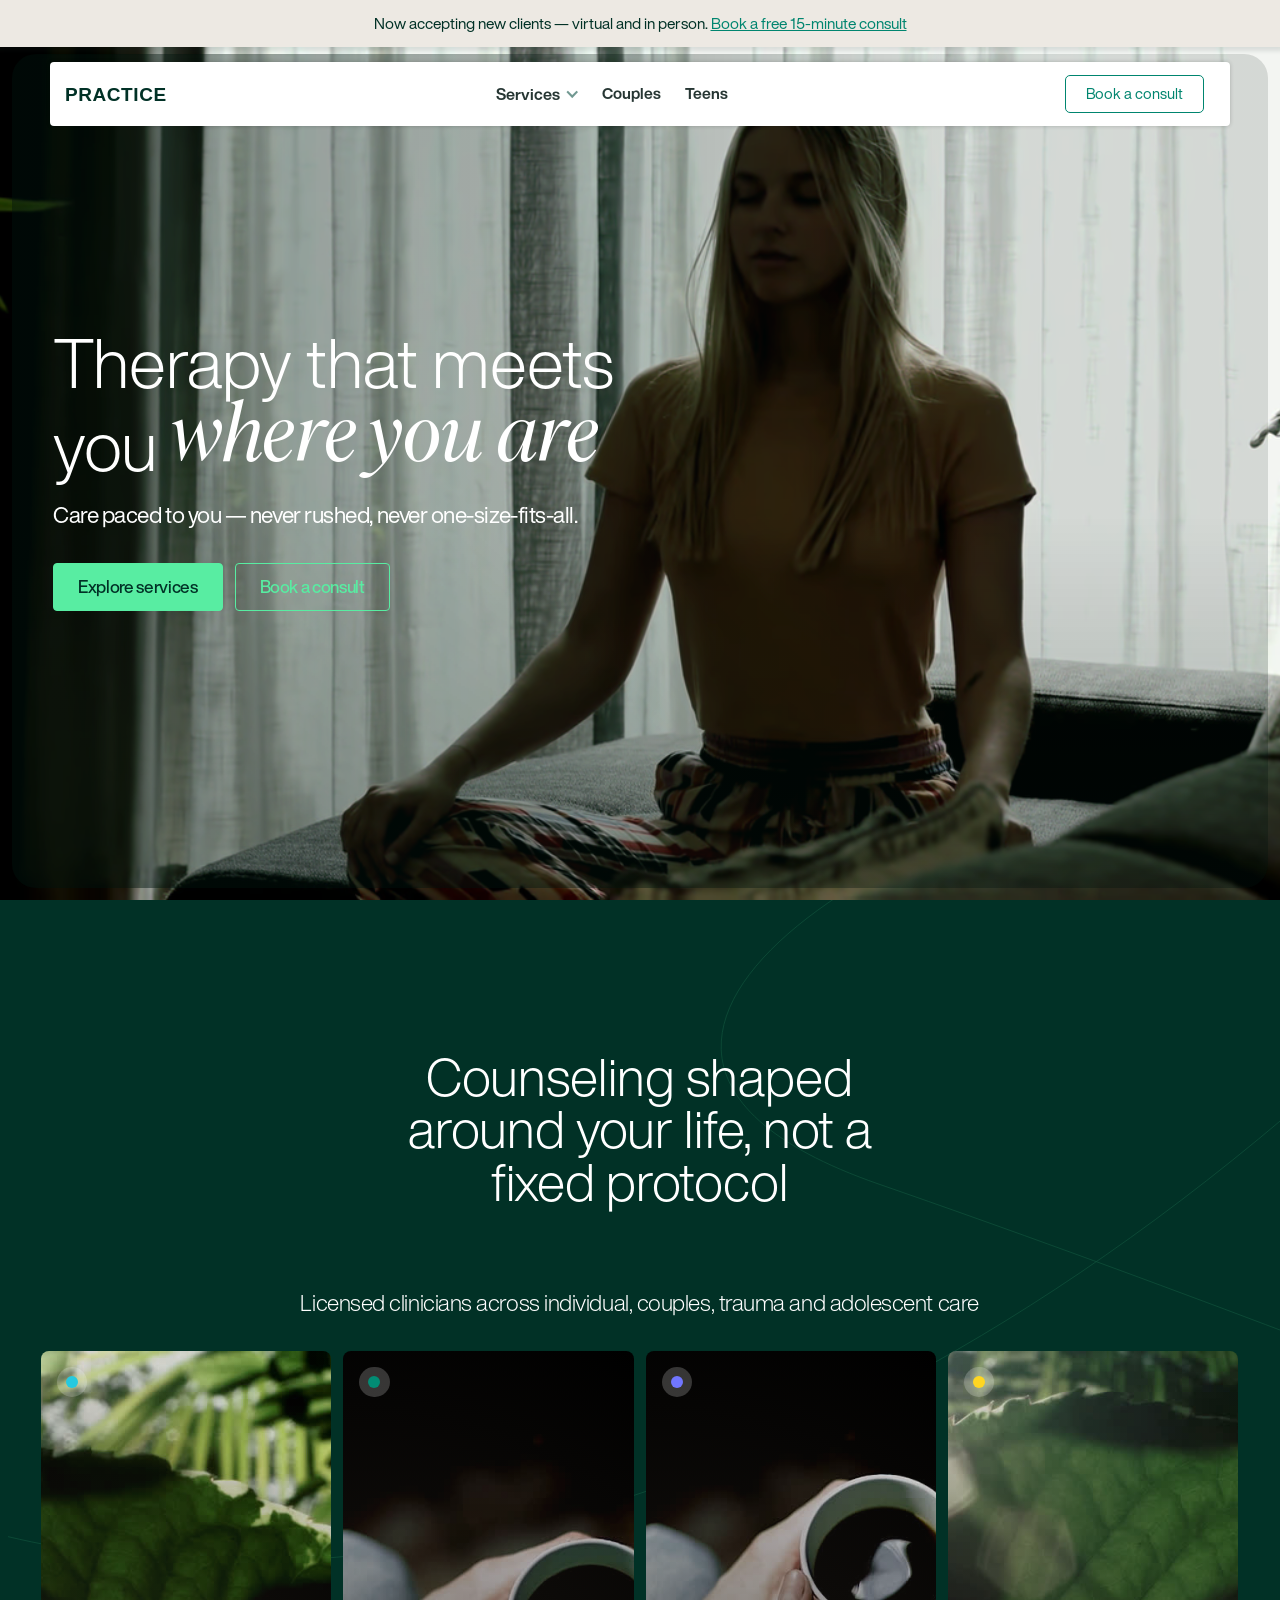
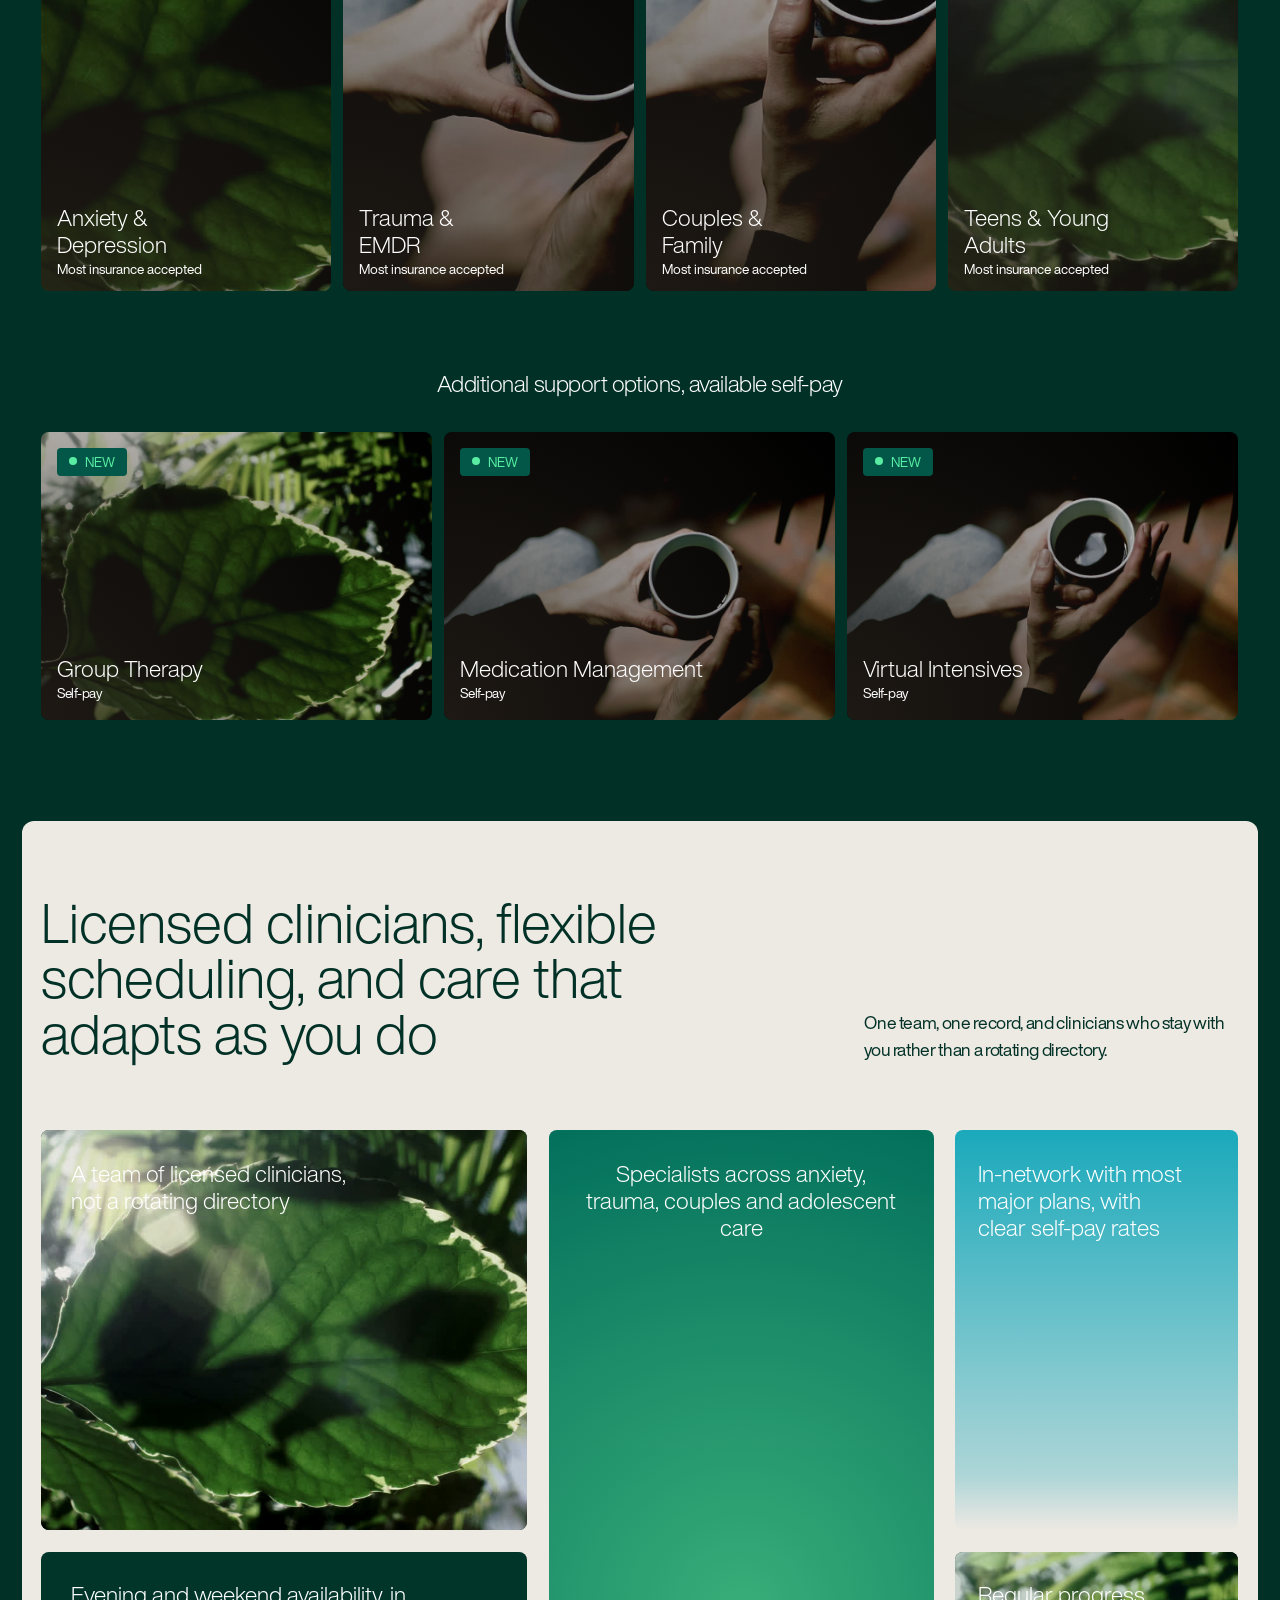
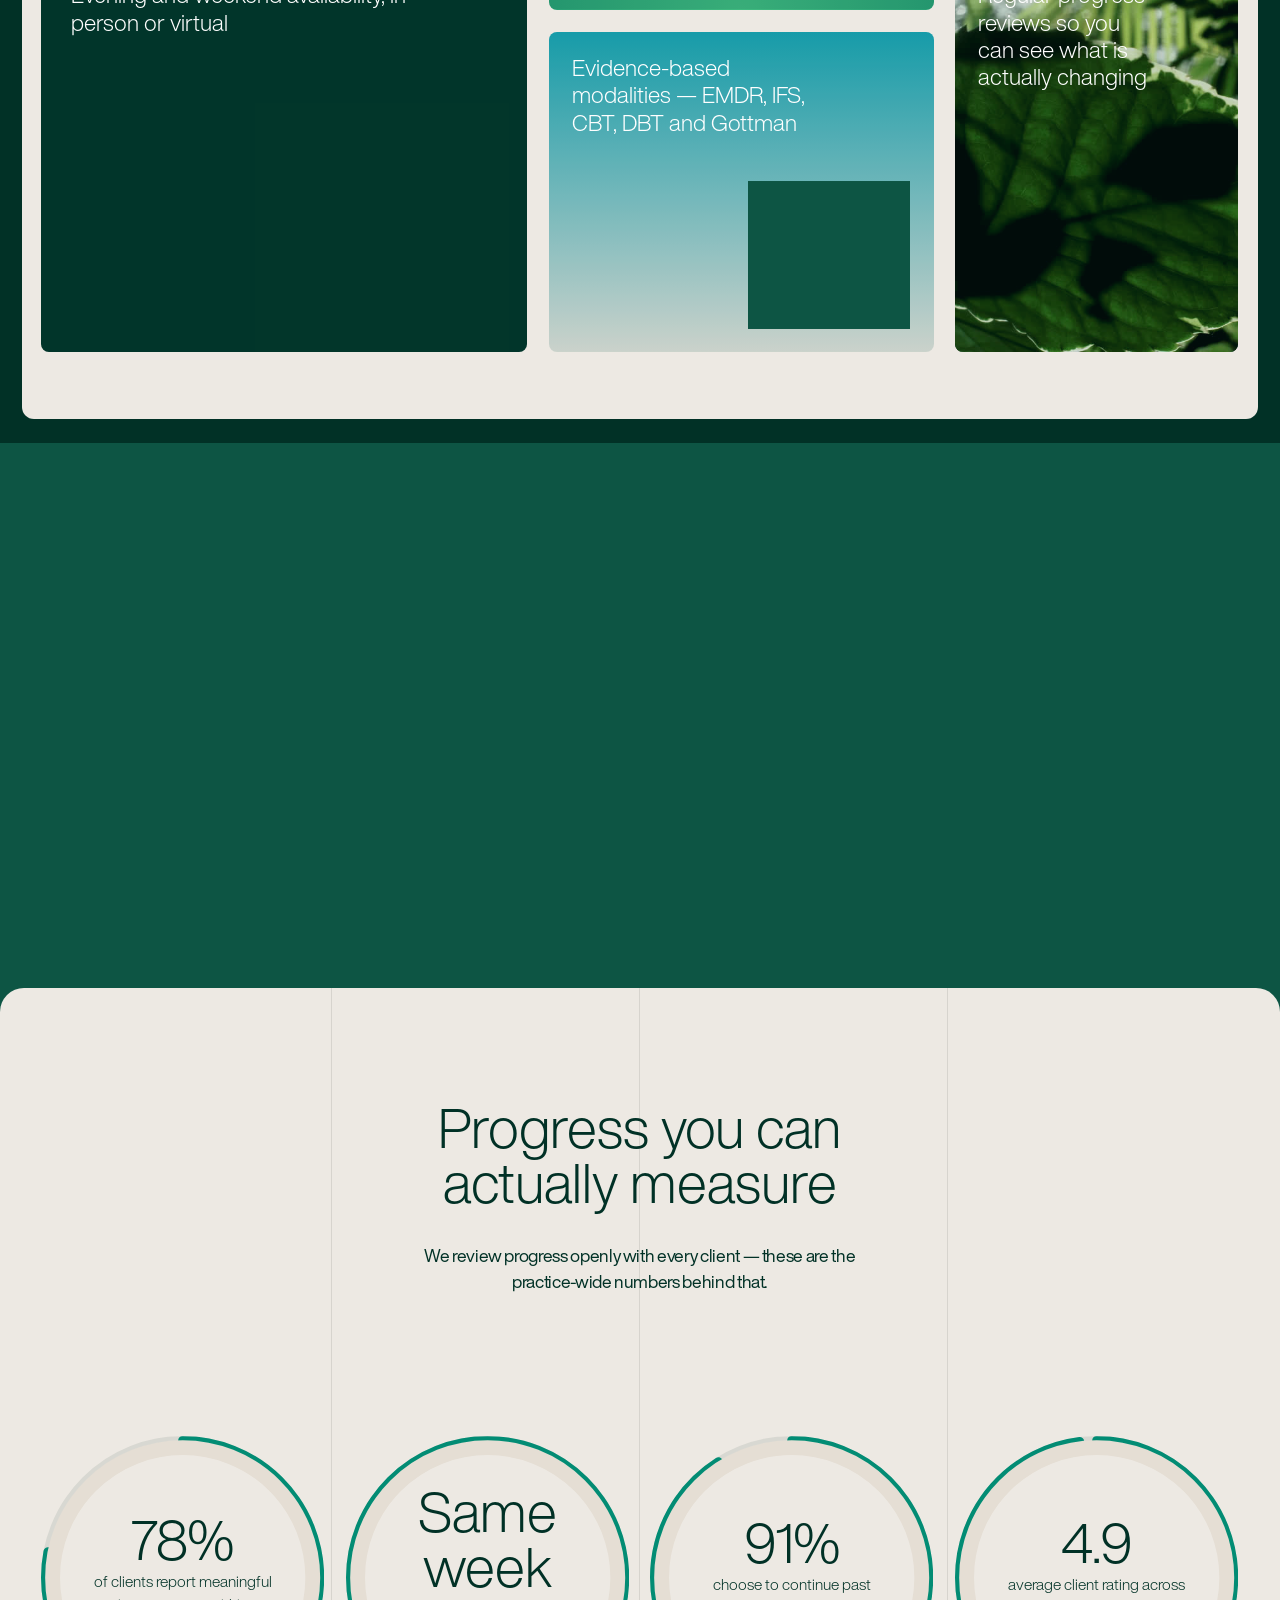
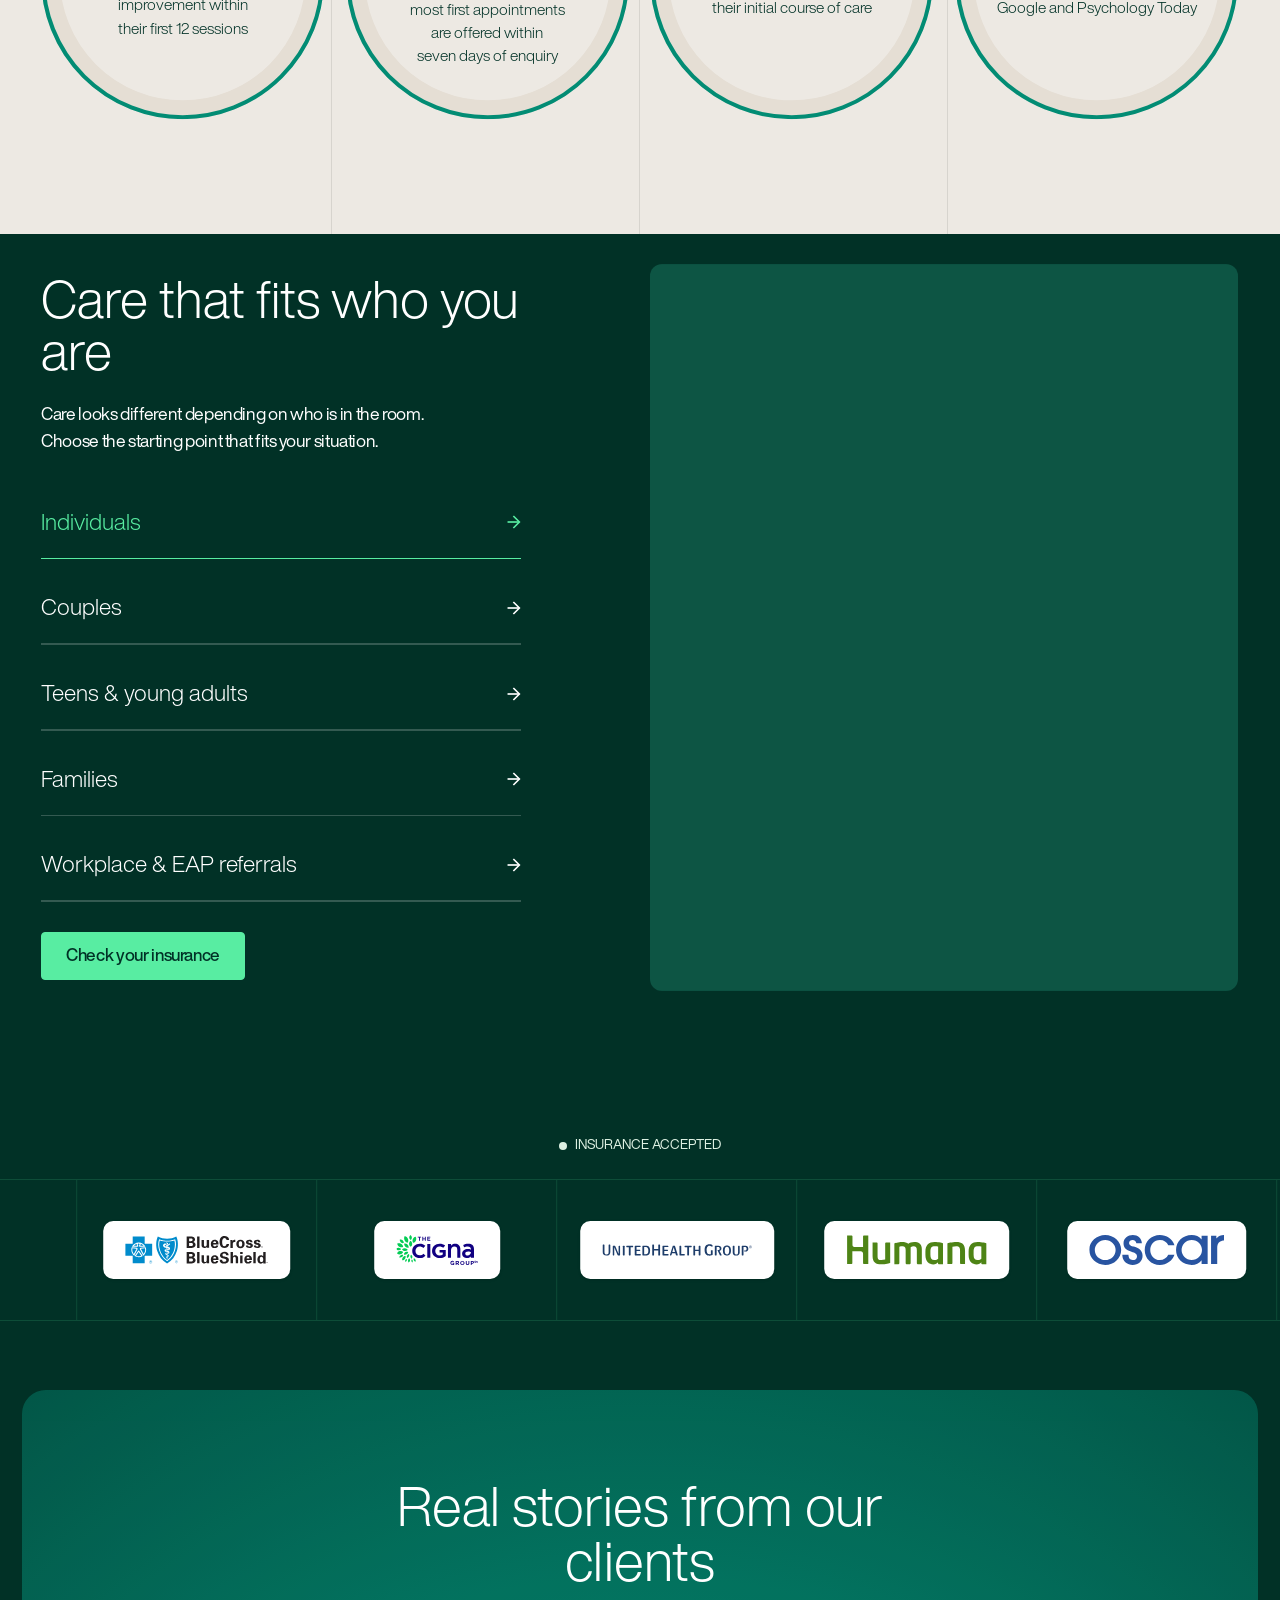
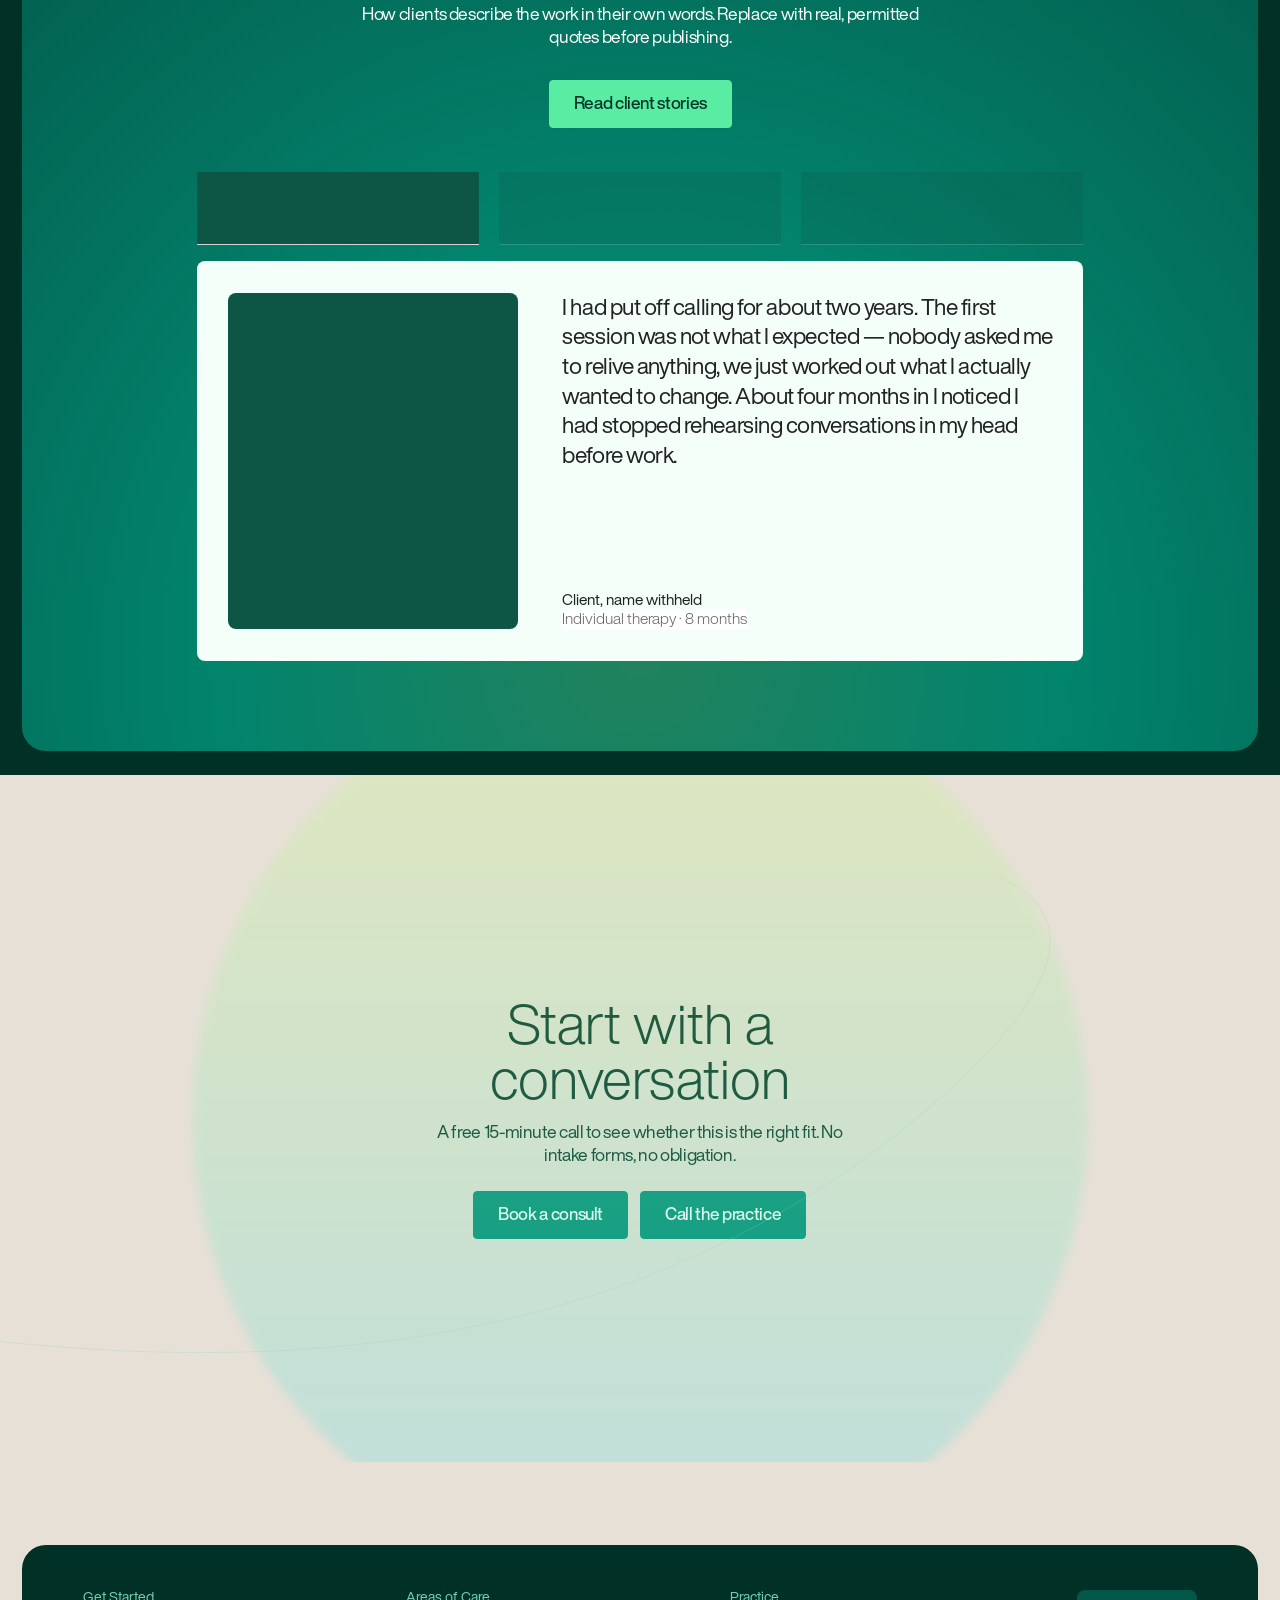
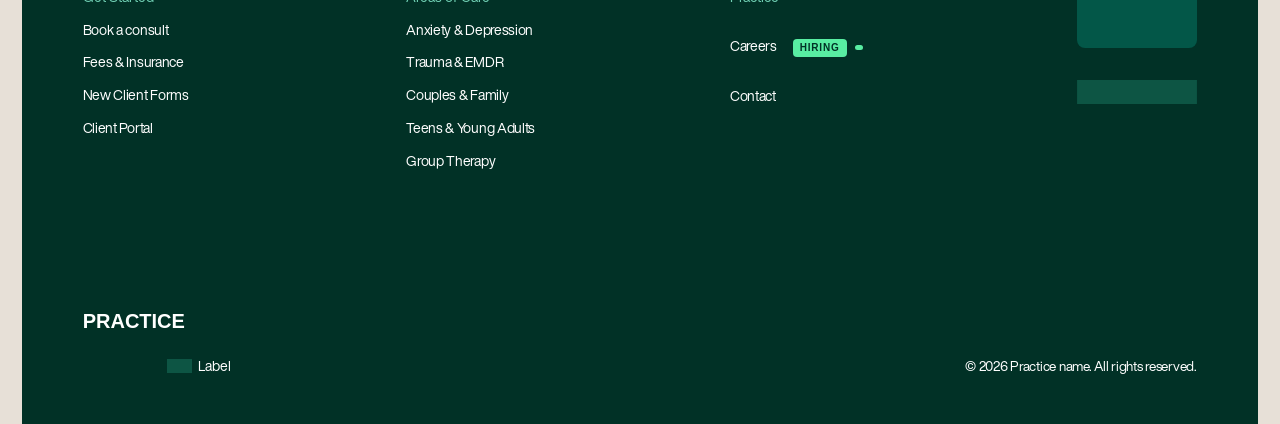
==== _therapy2/index.html @ afdeada0 "Remove Rive asset, strip all remote trackers, real logos, metric fills - Rive canvas removed: the .r" ====
<!DOCTYPE html><html data-wf-domain="marketing.mvnapp.net" data-wf-page="650c8eca01a117951582fe28" data-wf-site="5fb2b678e994739660d95086" data-wf-intellimize-customer-id="117160373" lang="en" class="w-mod-js wf-montserrat-i8-active wf-montserrat-i1-active wf-montserrat-i4-active wf-montserrat-i6-active wf-montserrat-i2-active wf-montserrat-i7-active wf-montserrat-i9-active wf-montserrat-i5-active wf-montserrat-i3-active wf-montserrat-n9-active wf-montserrat-n1-active wf-montserrat-n4-active wf-montserrat-n7-active wf-montserrat-n8-active wf-montserrat-n3-active wf-montserrat-n5-active wf-montserrat-n2-active wf-montserrat-n6-active wf-active w-mod-ix" data-sc-id="0"><!--$--><head><meta charset="utf-8"><style>.wf-force-outline-none[tabindex="-1"]:focus{outline:none;}</style><style data-hubspot-styled-components=""></style></head><body data-body-n4="" class="n4-body" data-sc-id="1"><!--$--><!--/$--><title>Riverstone Counseling — therapy for anxiety, trauma, couples and teens</title><meta content="Licensed counseling for anxiety, depression, trauma, couples and adolescents. Virtual and in person." name="description"><meta content="width=device-width, initial-scale=1" name="viewport"><!--$--><link href="./css/shared.css" rel="stylesheet" type="text/css"><!--/$--><!--$--><link href="./css/page.css" rel="stylesheet" type="text/css"><!--/$--><!--$--><!--/$--><!--$--><!--/$--><script type="text/javascript">!function(o,c){var n=c.documentElement,t=" w-mod-";n.className+=t+"js",("ontouchstart"in o||o.DocumentTouch&&c instanceof DocumentTouch)&&(n.className+=t+"touch")}(window,document);</script><!--$--><link href="https://cdn.prod.website-files.com/5fb2b678e994739660d95086/5fb2b678e994734019d950db_fav-icon.png" rel="shortcut icon" type="image/x-icon"><!--/$--><!--$--><link href="https://cdn.prod.website-files.com/5fb2b678e994739660d95086/5fb2b678e9947320e3d950dc_web-clip.png" rel="apple-touch-icon"><!--/$--><!--$--><!--/$--><style>.anti-flicker, .anti-flicker * {visibility: hidden !important; opacity: 0 !important;}</style><style>[data-wf-hidden-variation], [data-wf-hidden-variation] * {
        display: none !important;
      }</style><script type="text/javascript">(function(e){var s={r:[]};e.wf={r:s.r,ready:t=>{s.r.push(t)}}})(window)</script><!--$--><link href="https://cdn.intellimize.co/snippet/117160373.js" rel="preload" as="script"><!--/$--><!--$--><!--/$--><!--$--><!--/$--><!--$--><!--/$--><!-- noindex paginated pages -->
<script>
(function() {
  var params = window.location.search.toLowerCase();
  if (params.indexOf('page=') !== -1) {
    var meta = document.createElement('meta');
    meta.name = 'robots';
    meta.content = 'noindex, nofollow';
    document.head.appendChild(meta);
  }
})();
</script>

<!-- Ketch -->

<!-- end Ketch -->

<!-- Enable Optimize After User Visits Disabled Optimize Pages -->
<script>
  wf.ready(() => {
    wf.allowUserTracking();
  });
</script>

<!-- Google Tag Manager -->
 
<!-- End Google Tag Manager -->

<meta name="p:domain_verify" content="e15895962fadd0566ae74eac2f2bbbfb">
<!-- <meta name="apple-itunes-app" content="app-id=942543121"> -->






<meta name="viewport" content="width=device-width, initial-scale=1, maximum-scale=2">
<meta name="fragment" content="!">
<meta name="google-site-verification" content="cVsSGAl30ssCeGCG_WE6P0fiw14gvIBRrv3g3lzhAvc">
<!-- <meta name="apple-mobile-web-app-capable" content="yes"> -->
<!-- <meta name="mobile-web-app-capable" content="yes"> -->

<style>
body {
-webkit-font-smoothing: antialiased;
-moz-font-smoothing: antialiased;
-o-font-smoothing: antialiased;
}
  .video-placeholder-normal p.video-placeholder-text-normal{
    border-color: #00856f !important;
    background-color:#00856f !important;
    color: #FFFFFF !important;
    font-size: 1rem !important;
    margin-bottom: 0 !important;
  }
@media screen and (max-width: 10000px){
    .w-webflow-badge {display:none !important}
}
.w-nav {
  background: transparent;
  }
    
@media(max-width:768px){
  .nav-menu {
    overflow-y:scroll!important;
    overflow-x:hidden!important;
    max-height:90vh!important;
  }
  .cky-modal.cky-modal-open{
    	width: 98%;
    max-width: 768px;
  }
  .cky-modal.cky-modal-open .cky-preference-center{
    	width:100%;
  }
}
  
.nav-link.dd:focus-visible,.w-dropdown-link:focus-visible,.menu-button:focus-visible{
	outline: -webkit-focus-ring-color auto 1px;
}
</style>

<!-- Global form styles -->
<style>
  /* This line overrides a display: none property set on .error globally. We're against global styles and generic classes, so hopefully this will be gone someday, but we don't want to disrupt the work that N4 is doing on the new site, which probably caused this. */
  .hs-input.error {
    display: block;
  }
  
  /* This line overrides the width: 50% style that's coming by default from Hubspot, ensuring form fields in two column layouts expand to the whole width of their container */
  fieldset.form-columns-2 .hs-form-field {
    width: 100% !important;
  }
</style><meta name="facebook-domain-verification" content="m3a92xt0uv74lppbpdptqpd2xk0z7x">

<!-- Old styles from old homepage, commented out for now -->
<!-- <style type="text/css">
.web-banner-text a {
    text-decoration: underline;
}

.web-banner-text a:hover {
    text-decoration: none;
}
.w-slider-dot {
    height: 40px;
    border-radius: 2px!important;
    width: 100%;
    margin-bottom: 0;
    background-color: transparent !important;
}
.w-slider-dot::before {
  content: '';
  width: 100%;
  height: 2px;
  background-color: #DEE3E3;
  font-size: 2px;
  line-height: 2px;
  position: absolute;
  top: 50%;
  left: 0;
  right: 0;
}
.w-slider-dot.w-active::before {
  background-color: #00856F;
}
.highlighted:hover,.highlighted{
 color:#263633;
  background-color:transparent;
}
</style> -->
<style>
  [data-animation-gsap="fade"], [data-split-gsap="words"], [data-transition="fade"] {
    opacity: 0;
  }
</style>

<noscript>
  <style>
    [data-animation-gsap="fade"], [data-split-gsap="words"], [data-transition="fade"] {
      opacity: 1 !important;
    }
  </style>
</noscript><style></style><style id="intellimize-customer-117160373" class="iStyleBlock">@keyframes i-slide-in--left{0%{transform:translate(-120%)}to{transform:translate(0)}}@keyframes i-slide-in--up{0%{transform:translateY(120%)}to{transform:translateY(0)}}.intellimize-popup{margin:auto;position:absolute!important;left:50%;top:50%;display:none;box-sizing:border-box;width:40%;max-width:100vw;min-width:300px;height:auto;min-height:300px;max-height:80vh;background:#ffffff;overflow:visible;color:#000;font-size:16px;text-align:center;transform:translate(-50%,-50%)}.intellimize-popup img.intellimize-popup--banner{margin:0;display:block;width:100%;max-width:100%!important;height:auto}.intellimize-popup--content{padding:32px 20px 48px;overflow:auto}.intellimize-popup h3{margin:0 0 10px;font-size:2em;line-height:.9em}.intellimize-popup p{margin-top:10px;margin-bottom:10px;font-size:1em}.intellimize-popup--cta{display:inline-block;padding:5px 20px;background:#000000;color:#fff;text-decoration:none}.intellimize-popup--cta:hover{opacity:.75}.intellimize-popup--close{position:absolute;right:10px;top:10px;padding:5px;display:block;width:1em;height:1em;color:#000;font-size:26px;line-height:1;text-decoration:none}.intellimize-popup--close:hover{color:#0074d9}.intellimize-popup--backdrop{z-index:2147483647;position:fixed;inset:0;display:none;width:100%;height:100%;background:rgba(0,0,0,.6)}.intellimize-popup.intellimize-sidepop{z-index:2147483647;width:300px;min-height:auto;position:fixed!important;left:50px;top:unset;bottom:50px;border-top:6px solid #000000;box-shadow:#0000005c 0 0 10px 2px;transform:none;animation:i-slide-in--left .75s ease-in}@media (max-width: 749px){.intellimize-popup.intellimize-sidepop{left:0;bottom:0;width:100%;box-shadow:none;animation:i-slide-in--up .75s ease-in}}.intellimize-popup.intellimize-sidepop .intellimize-popup--close{right:100%;top:unset;bottom:0;width:1em;height:1em;background:#000000;color:#fff;line-height:1}@media (max-width: 749px){.intellimize-popup.intellimize-sidepop .intellimize-popup--close{right:0;top:0}}

</style><style id="intellimize-anti-flicker-regions" class="iStyleBlock">html[data-intellimize-anti-flicker-rendering] .n4-hero_main_text:not([data-intellimize-anti-flicker-exp-417260222]), html[data-intellimize-anti-flicker-rendering] .n4-hero_main_text:not([data-intellimize-anti-flicker-exp-417260222]) * { visibility: hidden !important; opacity: 0 !important; }</style><style type="text/css" id="hs-form-styleacd12eec-ce16-4f2f-ae7c-f8e595869f7f_daaaa12a-2bce-4ec7-affc-8b934dc49f00">.fn-date-picker.pika-single{z-index:9999;display:block;position:relative;color:#333;background:#fff;border:1px solid #ccc;border-bottom-color:#bbb;font-family:Helvetica Neue,Helvetica,Arial,sans-serif;*zoom:1}.fn-date-picker.pika-single.is-hidden{display:none}.fn-date-picker.pika-single.is-bound{position:absolute;box-shadow:0 5px 15px -5px rgba(0,0,0,.5)}.fn-date-picker.pika-single:after,.fn-date-picker.pika-single:before{content:" ";display:table}.fn-date-picker.pika-single:after{clear:both}.fn-date-picker .pika-lendar{float:left;width:240px;margin:8px}.fn-date-picker .pika-title{position:relative;text-align:center}.fn-date-picker .pika-title select{cursor:pointer;position:absolute;z-index:9998;margin:0;left:0;top:5px;filter:alpha(opacity=0);opacity:0}.fn-date-picker .pika-label{display:inline-block;*display:inline;position:relative;z-index:9999;overflow:hidden;margin:0;padding:5px 3px;font-size:14px;line-height:20px;font-weight:700;background-color:#fff}.fn-date-picker .pika-next,.fn-date-picker .pika-prev{display:block;cursor:pointer;position:relative;outline:none;border:0;padding:0;width:20px;height:30px;text-indent:20px;white-space:nowrap;overflow:hidden;background-color:transparent;background-position:50%;background-repeat:no-repeat;background-size:75% 75%;opacity:.5;*position:absolute;*top:0}.fn-date-picker .pika-next:hover,.fn-date-picker .pika-prev:hover{opacity:1}.fn-date-picker .pika-next.is-disabled,.fn-date-picker .pika-prev.is-disabled{cursor:default;opacity:.2}.fn-date-picker .is-rtl .pika-next,.fn-date-picker .pika-prev{float:left;background-image:url("[data-uri]");*left:0}.fn-date-picker .is-rtl .pika-prev,.fn-date-picker .pika-next{float:right;background-image:url("[data-uri]");*right:0}.fn-date-picker .pika-select{display:inline-block;*display:inline}.fn-date-picker .pika-table{width:100%;border-collapse:collapse;border-spacing:0;border:0}.fn-date-picker .pika-table td,.fn-date-picker .pika-table th{width:14.2857142857%;padding:0}.fn-date-picker .pika-table th{color:#999;font-size:12px;line-height:25px;font-weight:700;text-align:center}.fn-date-picker .pika-table abbr{border-bottom:none;cursor:help}.fn-date-picker .pika-button{cursor:pointer;display:block;-moz-box-sizing:border-box;box-sizing:border-box;outline:none;border:0;margin:0;width:100%;padding:5px;color:#666;font-size:12px;line-height:15px;text-align:right;background:#f5f5f5}.fn-date-picker .pika-button:hover{color:#fff!important;background:#ff8000!important;box-shadow:none!important;border-radius:3px!important}.fn-date-picker .is-today .pika-button{color:#3af;font-weight:700}.fn-date-picker .is-selected .pika-button{color:#fff;font-weight:700;background:#3af;box-shadow:inset 0 1px 3px #178fe5;border-radius:3px}.fn-date-picker .is-disabled .pika-button{pointer-events:none;cursor:default;color:#999;opacity:.3}.fn-date-picker .pika-week{font-size:11px;color:#999} .hs-form-acd12eec-ce16-4f2f-ae7c-f8e595869f7f_daaaa12a-2bce-4ec7-affc-8b934dc49f00 .inputs-list.inline-list li{vertical-align:top;display:inline-block;word-wrap:break-word;padding-right:16px}.hs-form-acd12eec-ce16-4f2f-ae7c-f8e595869f7f_daaaa12a-2bce-4ec7-affc-8b934dc49f00 .inputs-list.inline-list li:after{clear:both}.hs-form-acd12eec-ce16-4f2f-ae7c-f8e595869f7f_daaaa12a-2bce-4ec7-affc-8b934dc49f00 .inputs-list.inline-list li input{float:left}.hs-form-acd12eec-ce16-4f2f-ae7c-f8e595869f7f_daaaa12a-2bce-4ec7-affc-8b934dc49f00 .inputs-list.inline-list.inline-list-2 li{width:50%}.hs-form-acd12eec-ce16-4f2f-ae7c-f8e595869f7f_daaaa12a-2bce-4ec7-affc-8b934dc49f00 .inputs-list.inline-list.inline-list-2 li:nth-child(2n){padding-right:0}.hs-form-acd12eec-ce16-4f2f-ae7c-f8e595869f7f_daaaa12a-2bce-4ec7-affc-8b934dc49f00 .inputs-list.inline-list.inline-list-3 li{width:33%}.hs-form-acd12eec-ce16-4f2f-ae7c-f8e595869f7f_daaaa12a-2bce-4ec7-affc-8b934dc49f00 .inputs-list.inline-list.inline-list-3 li:nth-child(3n){width:34%;padding-right:0}.hs-fieldtype-intl-phone.hs-input{padding:0;background:none;border:none;height:auto}.hs-fieldtype-intl-phone.hs-input:after{clear:both;content:" ";display:table}.hs-fieldtype-intl-phone.hs-input .hs-input{margin-bottom:0}.hs-fieldtype-intl-phone.hs-input input{width:68%!important;float:right}.hs-fieldtype-intl-phone.hs-input select{float:left;width:30%!important}@media (max-device-width:480px) and (min-device-width:320px),(max-width:400px){.hs-form-acd12eec-ce16-4f2f-ae7c-f8e595869f7f_daaaa12a-2bce-4ec7-affc-8b934dc49f00>.hs-phone>.input>.hs-fieldtype-intl-phone.hs-input>input.hs-input{width:68%!important}.hs-form-acd12eec-ce16-4f2f-ae7c-f8e595869f7f_daaaa12a-2bce-4ec7-affc-8b934dc49f00>.hs-phone>.input>.hs-fieldtype-intl-phone.hs-input>select.hs-input{width:30%!important}}.hs-fieldtype-textarea.hs-input{resize:vertical}.hs-form-acd12eec-ce16-4f2f-ae7c-f8e595869f7f_daaaa12a-2bce-4ec7-affc-8b934dc49f00 .hs-button{white-space:pre-wrap}.hs-form-acd12eec-ce16-4f2f-ae7c-f8e595869f7f_daaaa12a-2bce-4ec7-affc-8b934dc49f00 .hs-richtext{word-break:break-word}.hs-form-acd12eec-ce16-4f2f-ae7c-f8e595869f7f_daaaa12a-2bce-4ec7-affc-8b934dc49f00 fieldset{border:0;padding:0;margin:0;max-width:500px}.hs-form-acd12eec-ce16-4f2f-ae7c-f8e595869f7f_daaaa12a-2bce-4ec7-affc-8b934dc49f00 fieldset.form-columns-1 .hs-input{width:95%}.hs-form-acd12eec-ce16-4f2f-ae7c-f8e595869f7f_daaaa12a-2bce-4ec7-affc-8b934dc49f00 fieldset.form-columns-1 .input{margin-right:8px}.hs-form-acd12eec-ce16-4f2f-ae7c-f8e595869f7f_daaaa12a-2bce-4ec7-affc-8b934dc49f00 fieldset.form-columns-1 input[type=checkbox],.hs-form-acd12eec-ce16-4f2f-ae7c-f8e595869f7f_daaaa12a-2bce-4ec7-affc-8b934dc49f00 fieldset.form-columns-1 input[type=radio]{width:auto}.hs-form-acd12eec-ce16-4f2f-ae7c-f8e595869f7f_daaaa12a-2bce-4ec7-affc-8b934dc49f00 fieldset.form-columns-2 .hs-form-field{width:50%;float:left}.hs-form-acd12eec-ce16-4f2f-ae7c-f8e595869f7f_daaaa12a-2bce-4ec7-affc-8b934dc49f00 fieldset.form-columns-2 .input{margin-right:8px}.hs-form-acd12eec-ce16-4f2f-ae7c-f8e595869f7f_daaaa12a-2bce-4ec7-affc-8b934dc49f00 fieldset.form-columns-3 .hs-form-field{width:32.7%;float:left}.hs-form-acd12eec-ce16-4f2f-ae7c-f8e595869f7f_daaaa12a-2bce-4ec7-affc-8b934dc49f00 fieldset.form-columns-3 .input{margin-right:8px}.hs-form-acd12eec-ce16-4f2f-ae7c-f8e595869f7f_daaaa12a-2bce-4ec7-affc-8b934dc49f00 label.hs-hidden{visibility:hidden}.hs-form-acd12eec-ce16-4f2f-ae7c-f8e595869f7f_daaaa12a-2bce-4ec7-affc-8b934dc49f00 .hs-field-desc{width:100%}.hs-custom-style .hs-input,.hs-custom-style fieldset{max-width:100%}.hs-custom-style>div.form-columns-3 .hs-form-field,.hs-custom-style fieldset.form-columns-3 .hs-form-field{width:33.3%}.hs-custom-style>div>div:last-of-type .hs-input:not([type=checkbox]):not([type=radio]),.hs-custom-style fieldset>div:last-of-type .hs-input:not([type=checkbox]):not([type=radio]){width:100%;max-width:100%}.hs-custom-style>div input:not([type=image]):not([type=submit]):not([type=button]):not([type=radio]):not([type=checkbox]):not([type=file]),.hs-custom-style fieldset input:not([type=image]):not([type=submit]):not([type=button]):not([type=radio]):not([type=checkbox]):not([type=file]){box-sizing:border-box;padding:0 15px;min-height:27px}.hs-custom-style>div textarea,.hs-custom-style fieldset textarea{padding:10px 15px}.hs-custom-style .hs-dependent-field>div .hs-input:not([type=checkbox]):not([type=radio]){width:100%}@media (max-width:400px),(min-device-width:320px) and (max-device-width:480px){.hs-custom-style .hs-input:not([type=checkbox]):not([type=radio]),.hs-custom-style fieldset{margin-right:0!important;width:100%!important}form.hs-form-acd12eec-ce16-4f2f-ae7c-f8e595869f7f_daaaa12a-2bce-4ec7-affc-8b934dc49f00:not(.hs-video-form) .form-columns-2 .hs-form-field,form.hs-form-acd12eec-ce16-4f2f-ae7c-f8e595869f7f_daaaa12a-2bce-4ec7-affc-8b934dc49f00:not(.hs-video-form) .form-columns-3 .hs-form-field{float:none;width:100%}form.hs-form-acd12eec-ce16-4f2f-ae7c-f8e595869f7f_daaaa12a-2bce-4ec7-affc-8b934dc49f00:not(.hs-video-form) .form-columns-2 .hs-form-field .hs-input,form.hs-form-acd12eec-ce16-4f2f-ae7c-f8e595869f7f_daaaa12a-2bce-4ec7-affc-8b934dc49f00:not(.hs-video-form) .form-columns-3 .hs-form-field .hs-input{width:95%}form.hs-form-acd12eec-ce16-4f2f-ae7c-f8e595869f7f_daaaa12a-2bce-4ec7-affc-8b934dc49f00:not(.hs-video-form) .form-columns-2 .hs-form-field input[type=checkbox],form.hs-form-acd12eec-ce16-4f2f-ae7c-f8e595869f7f_daaaa12a-2bce-4ec7-affc-8b934dc49f00:not(.hs-video-form) .form-columns-2 .hs-form-field input[type=radio],form.hs-form-acd12eec-ce16-4f2f-ae7c-f8e595869f7f_daaaa12a-2bce-4ec7-affc-8b934dc49f00:not(.hs-video-form) .form-columns-3 .hs-form-field input[type=checkbox],form.hs-form-acd12eec-ce16-4f2f-ae7c-f8e595869f7f_daaaa12a-2bce-4ec7-affc-8b934dc49f00:not(.hs-video-form) .form-columns-3 .hs-form-field input[type=radio]{width:auto}}.legal-consent-container .field.hs-form-field{margin-bottom:8px}.legal-consent-container .hs-field-desc.checkbox-desc{margin:-12px 0 0 21px}.legal-consent-container .hs-form-booleancheckbox-display input{float:left}.legal-consent-container .hs-form-booleancheckbox-display>span{display:block;margin-left:20px}.legal-consent-container .hs-form-booleancheckbox-display p{margin:0;display:inline}.legal-consent-container .hs-error-msgs label{color:#f2545b}.legal-consent-container~.hs_recaptcha{margin-top:18px}.cookie-reset-container{font-size:14px;margin-bottom:10px;text-align:right}#hs-outer-captcha-target,#hs-outer-captcha-target *{display:none;height:0;width:0}.hubspot-link__container{font-size:14px;padding-bottom:40px;position:relative;color:#9fa0a2;font-family:Helvetica Neue,Helvetica,Arial,sans-serif}.hubspot-link-text{color:#00a4bd;font-weight:400}.hubspot-link__container.sproket{color:#9fa0a2}.hubspot-link{color:#9fa0a2}.hubspot-link,.hubspot-link:hover{text-decoration:none}.hubspot-link:hover .hubspot-link-text{text-decoration:underline}.hubspot-link__icon{margin-bottom:-1px;margin-right:5px}.hubspot-link__container.sproket .hubspot-link__icon{width:30px;margin-right:0;float:left;margin-top:-9px;margin-left:-5px}</style><style>#lanyard_root *, #lanyard_root ::before, #lanyard_root ::after {
  --tw-border-spacing-x: 0;
  --tw-border-spacing-y: 0;
  --tw-translate-x: 0;
  --tw-translate-y: 0;
  --tw-rotate: 0;
  --tw-skew-x: 0;
  --tw-skew-y: 0;
  --tw-scale-x: 1;
  --tw-scale-y: 1;
  --tw-pan-x:  ;
  --tw-pan-y:  ;
  --tw-pinch-zoom:  ;
  --tw-scroll-snap-strictness: proximity;
  --tw-gradient-from-position:  ;
  --tw-gradient-via-position:  ;
  --tw-gradient-to-position:  ;
  --tw-ordinal:  ;
  --tw-slashed-zero:  ;
  --tw-numeric-figure:  ;
  --tw-numeric-spacing:  ;
  --tw-numeric-fraction:  ;
  --tw-ring-inset:  ;
  --tw-ring-offset-width: 0px;
  --tw-ring-offset-color: #fff;
  --tw-ring-color: rgb(59 130 246 / 0.5);
  --tw-ring-offset-shadow: 0 0 #0000;
  --tw-ring-shadow: 0 0 #0000;
  --tw-shadow: 0 0 #0000;
  --tw-shadow-colored: 0 0 #0000;
  --tw-blur:  ;
  --tw-brightness:  ;
  --tw-contrast:  ;
  --tw-grayscale:  ;
  --tw-hue-rotate:  ;
  --tw-invert:  ;
  --tw-saturate:  ;
  --tw-sepia:  ;
  --tw-drop-shadow:  ;
  --tw-backdrop-blur:  ;
  --tw-backdrop-brightness:  ;
  --tw-backdrop-contrast:  ;
  --tw-backdrop-grayscale:  ;
  --tw-backdrop-hue-rotate:  ;
  --tw-backdrop-invert:  ;
  --tw-backdrop-opacity:  ;
  --tw-backdrop-saturate:  ;
  --tw-backdrop-sepia:  ;
  --tw-contain-size:  ;
  --tw-contain-layout:  ;
  --tw-contain-paint:  ;
  --tw-contain-style:  ;
}
  #lanyard_root ::backdrop {
  --tw-border-spacing-x: 0;
  --tw-border-spacing-y: 0;
  --tw-translate-x: 0;
  --tw-translate-y: 0;
  --tw-rotate: 0;
  --tw-skew-x: 0;
  --tw-skew-y: 0;
  --tw-scale-x: 1;
  --tw-scale-y: 1;
  --tw-pan-x:  ;
  --tw-pan-y:  ;
  --tw-pinch-zoom:  ;
  --tw-scroll-snap-strictness: proximity;
  --tw-gradient-from-position:  ;
  --tw-gradient-via-position:  ;
  --tw-gradient-to-position:  ;
  --tw-ordinal:  ;
  --tw-slashed-zero:  ;
  --tw-numeric-figure:  ;
  --tw-numeric-spacing:  ;
  --tw-numeric-fraction:  ;
  --tw-ring-inset:  ;
  --tw-ring-offset-width: 0px;
  --tw-ring-offset-color: #fff;
  --tw-ring-color: rgb(59 130 246 / 0.5);
  --tw-ring-offset-shadow: 0 0 #0000;
  --tw-ring-shadow: 0 0 #0000;
  --tw-shadow: 0 0 #0000;
  --tw-shadow-colored: 0 0 #0000;
  --tw-blur:  ;
  --tw-brightness:  ;
  --tw-contrast:  ;
  --tw-grayscale:  ;
  --tw-hue-rotate:  ;
  --tw-invert:  ;
  --tw-saturate:  ;
  --tw-sepia:  ;
  --tw-drop-shadow:  ;
  --tw-backdrop-blur:  ;
  --tw-backdrop-brightness:  ;
  --tw-backdrop-contrast:  ;
  --tw-backdrop-grayscale:  ;
  --tw-backdrop-hue-rotate:  ;
  --tw-backdrop-invert:  ;
  --tw-backdrop-opacity:  ;
  --tw-backdrop-saturate:  ;
  --tw-backdrop-sepia:  ;
  --tw-contain-size:  ;
  --tw-contain-layout:  ;
  --tw-contain-paint:  ;
  --tw-contain-style:  ;
}
#lanyard_root * .ketch-sr-only {
  position: absolute;
  width: 1px;
  height: 1px;
  padding: 0;
  margin: -1px;
  overflow: hidden;
  clip: rect(0, 0, 0, 0);
  white-space: nowrap;
  border-width: 0;
}
#lanyard_root * .ketch-pointer-events-none {
  pointer-events: none;
}
#lanyard_root * .ketch-pointer-events-auto {
  pointer-events: auto;
}
#lanyard_root * .ketch-fixed {
  position: fixed;
}
#lanyard_root * .ketch-absolute {
  position: absolute;
}
#lanyard_root * .ketch-relative {
  position: relative;
}
#lanyard_root * .ketch-inset-0 {
  inset: 0;
}
#lanyard_root * .ketch-inset-y-0 {
  top: 0;
  bottom: 0;
}
#lanyard_root * .\!ketch-left-0 {
  left: 0 !important;
}
#lanyard_root * .\!ketch-right-0 {
  right: 0 !important;
}
#lanyard_root * .ketch-bottom-0 {
  bottom: 0;
}
#lanyard_root * .ketch-bottom-1 {
  bottom: 4px;
}
#lanyard_root * .ketch-bottom-2\/4 {
  bottom: 50%;
}
#lanyard_root * .ketch-bottom-\[50\%\] {
  bottom: 50%;
}
#lanyard_root * .ketch-bottom-auto {
  bottom: auto;
}
#lanyard_root * .ketch-end-\[2px\] {
  inset-inline-end: 2px;
}
#lanyard_root * .ketch-left-0 {
  left: 0;
}
#lanyard_root * .ketch-left-1 {
  left: 4px;
}
#lanyard_root * .ketch-left-auto {
  left: auto;
}
#lanyard_root * .ketch-right-0 {
  right: 0;
}
#lanyard_root * .ketch-right-1 {
  right: 4px;
}
#lanyard_root * .ketch-start-\[2px\] {
  inset-inline-start: 2px;
}
#lanyard_root * .ketch-top-0 {
  top: 0;
}
#lanyard_root * .ketch-top-1 {
  top: 4px;
}
#lanyard_root * .ketch-top-\[2px\] {
  top: 2px;
}
#lanyard_root * .ketch-top-\[4px\] {
  top: 4px;
}
#lanyard_root * .-ketch-z-10 {
  z-index: -10;
}
#lanyard_root * .ketch-z-0 {
  z-index: 0;
}
#lanyard_root * .ketch-z-10 {
  z-index: 10;
}
#lanyard_root * .ketch-z-ketch-max-z-index {
  z-index: 2147483647;
}
#lanyard_root * .ketch-col-span-1 {
  grid-column: span 1 / span 1;
}
#lanyard_root * .ketch-col-span-12 {
  grid-column: span 12 / span 12;
}
#lanyard_root * .ketch-col-span-2 {
  grid-column: span 2 / span 2;
}
#lanyard_root * .ketch-row-span-1 {
  grid-row: span 1 / span 1;
}
#lanyard_root * .\!ketch-m-0 {
  margin: 0 !important;
}
#lanyard_root * .ketch-m-0 {
  margin: 0;
}
#lanyard_root * .ketch-mx-16 {
  margin-left: 64px;
  margin-right: 64px;
}
#lanyard_root * .ketch-mx-auto {
  margin-left: auto;
  margin-right: auto;
}
#lanyard_root * .ketch-my-0 {
  margin-top: 0;
  margin-bottom: 0;
}
#lanyard_root * .ketch-my-2 {
  margin-top: 8px;
  margin-bottom: 8px;
}
#lanyard_root * .ketch-my-4 {
  margin-top: 16px;
  margin-bottom: 16px;
}
#lanyard_root * .ketch-mb-1 {
  margin-bottom: 4px;
}
#lanyard_root * .ketch-mb-2 {
  margin-bottom: 8px;
}
#lanyard_root * .ketch-mb-3 {
  margin-bottom: 12px;
}
#lanyard_root * .ketch-mb-4 {
  margin-bottom: 16px;
}
#lanyard_root * .ketch-mb-6 {
  margin-bottom: 24px;
}
#lanyard_root * .ketch-mb-8 {
  margin-bottom: 32px;
}
#lanyard_root * .ketch-ml-0 {
  margin-left: 0;
}
#lanyard_root * .ketch-ml-1 {
  margin-left: 4px;
}
#lanyard_root * .ketch-ml-2\.5 {
  margin-left: 10px;
}
#lanyard_root * .ketch-ml-4 {
  margin-left: 16px;
}
#lanyard_root * .ketch-ml-\[18px\] {
  margin-left: 18px;
}
#lanyard_root * .ketch-ml-\[24px\] {
  margin-left: 24px;
}
#lanyard_root * .ketch-ml-auto {
  margin-left: auto;
}
#lanyard_root * .ketch-mr-4 {
  margin-right: 16px;
}
#lanyard_root * .ketch-mr-auto {
  margin-right: auto;
}
#lanyard_root * .ketch-mt-1 {
  margin-top: 4px;
}
#lanyard_root * .ketch-mt-3 {
  margin-top: 12px;
}
#lanyard_root * .ketch-mt-4 {
  margin-top: 16px;
}
#lanyard_root * .ketch-mt-5 {
  margin-top: 20px;
}
#lanyard_root * .ketch-mt-8 {
  margin-top: 32px;
}
#lanyard_root * .ketch-box-border {
  box-sizing: border-box;
}
#lanyard_root * .\!ketch-block {
  display: block !important;
}
#lanyard_root * .ketch-block {
  display: block;
}
#lanyard_root * .ketch-inline-block {
  display: inline-block;
}
#lanyard_root * .ketch-inline {
  display: inline;
}
#lanyard_root * .\!ketch-flex {
  display: flex !important;
}
#lanyard_root * .ketch-flex {
  display: flex;
}
#lanyard_root * .ketch-inline-flex {
  display: inline-flex;
}
#lanyard_root * .ketch-grid {
  display: grid;
}
#lanyard_root * .ketch-hidden {
  display: none;
}
#lanyard_root * .ketch-aspect-\[1024\/480\] {
  aspect-ratio: 1024/480;
}
#lanyard_root * .\!ketch-h-4 {
  height: 16px !important;
}
#lanyard_root * .ketch-h-0 {
  height: 0;
}
#lanyard_root * .ketch-h-10 {
  height: 40px;
}
#lanyard_root * .ketch-h-11 {
  height: 44px;
}
#lanyard_root * .ketch-h-12 {
  height: 48px;
}
#lanyard_root * .ketch-h-16 {
  height: 64px;
}
#lanyard_root * .ketch-h-24 {
  height: 96px;
}
#lanyard_root * .ketch-h-4 {
  height: 16px;
}
#lanyard_root * .ketch-h-5 {
  height: 20px;
}
#lanyard_root * .ketch-h-6 {
  height: 24px;
}
#lanyard_root * .ketch-h-9 {
  height: 36px;
}
#lanyard_root * .ketch-h-\[17px\] {
  height: 17px;
}
#lanyard_root * .ketch-h-\[20px\] {
  height: 20px;
}
#lanyard_root * .ketch-h-\[22px\] {
  height: 22px;
}
#lanyard_root * .ketch-h-\[30px\] {
  height: 30px;
}
#lanyard_root * .ketch-h-\[50\%\] {
  height: 50%;
}
#lanyard_root * .ketch-h-auto {
  height: auto;
}
#lanyard_root * .ketch-h-dvh {
  height: 100dvh;
}
#lanyard_root * .ketch-h-full {
  height: 100%;
}
#lanyard_root * .ketch-h-px {
  height: 1px;
}
#lanyard_root * .ketch-max-h-10 {
  max-height: 40px;
}
#lanyard_root * .ketch-max-h-44 {
  max-height: 176px;
}
#lanyard_root * .ketch-max-h-6 {
  max-height: 24px;
}
#lanyard_root * .ketch-max-h-60 {
  max-height: 240px;
}
#lanyard_root * .ketch-max-h-9 {
  max-height: 36px;
}
#lanyard_root * .ketch-max-h-\[30px\] {
  max-height: 30px;
}
#lanyard_root * .ketch-max-h-\[48px\] {
  max-height: 48px;
}
#lanyard_root * .ketch-max-h-\[64px\] {
  max-height: 64px;
}
#lanyard_root * .ketch-max-h-\[69px\] {
  max-height: 69px;
}
#lanyard_root * .ketch-max-h-\[75\%\] {
  max-height: 75%;
}
#lanyard_root * .ketch-max-h-\[90\%\] {
  max-height: 90%;
}
#lanyard_root * .ketch-max-h-dvh {
  max-height: 100dvh;
}
#lanyard_root * .ketch-max-h-full {
  max-height: 100%;
}
#lanyard_root * .ketch-min-h-0 {
  min-height: 0;
}
#lanyard_root * .ketch-min-h-10 {
  min-height: 40px;
}
#lanyard_root * .ketch-min-h-11 {
  min-height: 44px;
}
#lanyard_root * .ketch-min-h-12 {
  min-height: 48px;
}
#lanyard_root * .ketch-min-h-7 {
  min-height: 28px;
}
#lanyard_root * .ketch-min-h-8 {
  min-height: 32px;
}
#lanyard_root * .ketch-min-h-\[125px\] {
  min-height: 125px;
}
#lanyard_root * .ketch-min-h-\[57px\] {
  min-height: 57px;
}
#lanyard_root * .ketch-min-h-\[75px\] {
  min-height: 75px;
}
#lanyard_root * .ketch-min-h-full {
  min-height: 100%;
}
#lanyard_root * .ketch-min-h-lvh {
  min-height: 100lvh;
}
#lanyard_root * .\!ketch-w-4 {
  width: 16px !important;
}
#lanyard_root * .\!ketch-w-full {
  width: 100% !important;
}
#lanyard_root * .ketch-w-10 {
  width: 40px;
}
#lanyard_root * .ketch-w-11 {
  width: 44px;
}
#lanyard_root * .ketch-w-16 {
  width: 64px;
}
#lanyard_root * .ketch-w-24 {
  width: 96px;
}
#lanyard_root * .ketch-w-4 {
  width: 16px;
}
#lanyard_root * .ketch-w-48 {
  width: 192px;
}
#lanyard_root * .ketch-w-5 {
  width: 20px;
}
#lanyard_root * .ketch-w-6 {
  width: 24px;
}
#lanyard_root * .ketch-w-9 {
  width: 36px;
}
#lanyard_root * .ketch-w-\[115px\] {
  width: 115px;
}
#lanyard_root * .ketch-w-\[134px\] {
  width: 134px;
}
#lanyard_root * .ketch-w-\[224px\] {
  width: 224px;
}
#lanyard_root * .ketch-w-\[30px\] {
  width: 30px;
}
#lanyard_root * .ketch-w-\[328px\] {
  width: 328px;
}
#lanyard_root * .ketch-w-\[calc\(100\%-8px\)\] {
  width: calc(100% - 8px);
}
#lanyard_root * .ketch-w-auto {
  width: auto;
}
#lanyard_root * .ketch-w-fit {
  width: -moz-fit-content;
  width: fit-content;
}
#lanyard_root * .ketch-w-full {
  width: 100%;
}
#lanyard_root * .ketch-w-px {
  width: 1px;
}
#lanyard_root * .ketch-min-w-0 {
  min-width: 0;
}
#lanyard_root * .ketch-min-w-10 {
  min-width: 40px;
}
#lanyard_root * .ketch-min-w-5 {
  min-width: 20px;
}
#lanyard_root * .ketch-min-w-\[484px\] {
  min-width: 484px;
}
#lanyard_root * .ketch-min-w-full {
  min-width: 100%;
}
#lanyard_root * .ketch-max-w-5xl {
  max-width: 64rem;
}
#lanyard_root * .ketch-max-w-6 {
  max-width: 24px;
}
#lanyard_root * .ketch-max-w-9 {
  max-width: 36px;
}
#lanyard_root * .ketch-max-w-\[140px\] {
  max-width: 140px;
}
#lanyard_root * .ketch-max-w-\[200px\] {
  max-width: 200px;
}
#lanyard_root * .ketch-max-w-\[268px\] {
  max-width: 268px;
}
#lanyard_root * .ketch-max-w-\[30px\] {
  max-width: 30px;
}
#lanyard_root * .ketch-max-w-\[400px\] {
  max-width: 400px;
}
#lanyard_root * .ketch-max-w-\[560px\] {
  max-width: 560px;
}
#lanyard_root * .ketch-max-w-full {
  max-width: 100%;
}
#lanyard_root * .ketch-max-w-md {
  max-width: 28rem;
}
#lanyard_root * .ketch-max-w-none {
  max-width: none;
}
#lanyard_root * .ketch-flex-1 {
  flex: 1 1 0%;
}
#lanyard_root * .ketch-flex-shrink-0 {
  flex-shrink: 0;
}
#lanyard_root * .ketch-shrink {
  flex-shrink: 1;
}
#lanyard_root * .ketch-shrink-0 {
  flex-shrink: 0;
}
#lanyard_root * .ketch-flex-grow {
  flex-grow: 1;
}
#lanyard_root * .ketch-flex-grow-0 {
  flex-grow: 0;
}
#lanyard_root * .ketch-grow {
  flex-grow: 1;
}
#lanyard_root * .ketch-grow-0 {
  flex-grow: 0;
}
#lanyard_root * .ketch-border-collapse {
  border-collapse: collapse;
}
#lanyard_root * .ketch-translate-y-2\/4 {
  --tw-translate-y: 50%;
  transform: translate(var(--tw-translate-x), var(--tw-translate-y)) rotate(var(--tw-rotate)) skewX(var(--tw-skew-x)) skewY(var(--tw-skew-y)) scaleX(var(--tw-scale-x)) scaleY(var(--tw-scale-y));
}
#lanyard_root * .ketch-translate-y-\[50\%\] {
  --tw-translate-y: 50%;
  transform: translate(var(--tw-translate-x), var(--tw-translate-y)) rotate(var(--tw-rotate)) skewX(var(--tw-skew-x)) skewY(var(--tw-skew-y)) scaleX(var(--tw-scale-x)) scaleY(var(--tw-scale-y));
}
@keyframes ketch-backdropFadeOut {
  0% {
    opacity: 1;
  }
  100% {
    opacity: 0;
  }
}
#lanyard_root * .ketch-animate-backdropFadeOut {
  animation: ketch-backdropFadeOut 0.4s forwards;
}
@keyframes ketch-bannerAnimateCenter {
  from {
    opacity: 0;
  }
  to {
    opacity: 1;
  }
}
#lanyard_root * .ketch-animate-bannerAnimateCenter {
  animation: ketch-bannerAnimateCenter 0.4s forwards;
}
@keyframes ketch-bannerAnimateTop {
  from {
    transform: translateY(-900px);
  }
  to {
    transform: translateY(0);
  }
}
#lanyard_root * .ketch-animate-bannerAnimateTop {
  animation: ketch-bannerAnimateTop 0.4s forwards;
}
@keyframes ketch-bannerDesktopAnimate {
  from {
    transform: translateY(900px);
  }
  to {
    transform: translateY(0);
  }
}
#lanyard_root * .ketch-animate-bannerDesktopAnimate {
  animation: ketch-bannerDesktopAnimate 0.4s forwards;
}
@keyframes ketch-bannerDismissBottom {
  from {
    transform: translateY(0);
  }
  to {
    transform: translateY(900px);
  }
}
#lanyard_root * .ketch-animate-bannerDismissBottom {
  animation: ketch-bannerDismissBottom 0.4s forwards;
}
@keyframes ketch-bannerDismissCenter {
  from {
    opacity: 1;
  }
  to {
    opacity: 0;
  }
}
#lanyard_root * .ketch-animate-bannerDismissCenter {
  animation: ketch-bannerDismissCenter 0.4s forwards;
}
@keyframes ketch-bannerMobileBottomAnimate {
  from {
    transform: translateY(900px);
  }
  to {
    transform: translateY(0);
  }
}
#lanyard_root * .ketch-animate-bannerMobileBottomAnimate {
  animation: ketch-bannerMobileBottomAnimate 0.4s forwards;
}
@keyframes ketch-bannerMobileDismissBottom {
  from {
    transform: translateY(0);
  }
  to {
    transform: translateY(900px);
  }
}
#lanyard_root * .ketch-animate-bannerMobileDismissBottom {
  animation: ketch-bannerMobileDismissBottom 0.4s forwards;
}
@keyframes ketch-fadeIn {
  0% {
    opacity: 0;
  }
  100% {
    opacity: 1;
  }
}
#lanyard_root * .ketch-animate-fadeIn {
  animation: ketch-fadeIn 0.5s ease-in-out;
}
@keyframes ketch-modalAnimatedLeft {
  from {
    left: -900px;
  }
  to {
    left: 4px;
  }
}
#lanyard_root * .ketch-animate-modalAnimatedLeft {
  animation: ketch-modalAnimatedLeft 0.4s forwards;
}
@keyframes ketch-modalAnimatedRight {
  from {
    right: -900px;
  }
  to {
    right: 4px;
  }
}
#lanyard_root * .ketch-animate-modalAnimatedRight {
  animation: ketch-modalAnimatedRight 0.4s forwards;
}
#lanyard_root * .ketch-animate-none {
  animation: none;
}
@keyframes ketch-pulseOpacity {
  0%, 100% {
    opacity: 0.3;
  }
  50% {
    opacity: 1;
  }
}
#lanyard_root * .ketch-animate-pulseOpacity {
  animation: ketch-pulseOpacity 2s ease-in-out infinite;
}
#lanyard_root * .ketch-cursor-default {
  cursor: default;
}
#lanyard_root * .ketch-cursor-pointer {
  cursor: pointer;
}
#lanyard_root * .ketch-resize-none {
  resize: none;
}
#lanyard_root * .ketch-list-disc {
  list-style-type: disc;
}
#lanyard_root * .ketch-list-none {
  list-style-type: none;
}
#lanyard_root * .ketch-appearance-none {
  -webkit-appearance: none;
     -moz-appearance: none;
          appearance: none;
}
#lanyard_root * .ketch-auto-rows-min {
  grid-auto-rows: min-content;
}
#lanyard_root * .ketch-grid-cols-1 {
  grid-template-columns: repeat(1, minmax(0, 1fr));
}
#lanyard_root * .ketch-grid-cols-12 {
  grid-template-columns: repeat(12, minmax(0, 1fr));
}
#lanyard_root * .ketch-grid-cols-2 {
  grid-template-columns: repeat(2, minmax(0, 1fr));
}
#lanyard_root * .ketch-grid-rows-1 {
  grid-template-rows: repeat(1, minmax(0, 1fr));
}
#lanyard_root * .ketch-grid-rows-\[auto_auto_1fr\] {
  grid-template-rows: auto auto 1fr;
}
#lanyard_root * .ketch-flex-row {
  flex-direction: row;
}
#lanyard_root * .ketch-flex-col {
  flex-direction: column;
}
#lanyard_root * .ketch-flex-col-reverse {
  flex-direction: column-reverse;
}
#lanyard_root * .ketch-flex-wrap {
  flex-wrap: wrap;
}
#lanyard_root * .ketch-items-start {
  align-items: flex-start;
}
#lanyard_root * .ketch-items-end {
  align-items: flex-end;
}
#lanyard_root * .\!ketch-items-center {
  align-items: center !important;
}
#lanyard_root * .ketch-items-center {
  align-items: center;
}
#lanyard_root * .ketch-items-stretch {
  align-items: stretch;
}
#lanyard_root * .\!ketch-justify-start {
  justify-content: flex-start !important;
}
#lanyard_root * .ketch-justify-end {
  justify-content: flex-end;
}
#lanyard_root * .ketch-justify-center {
  justify-content: center;
}
#lanyard_root * .\!ketch-justify-between {
  justify-content: space-between !important;
}
#lanyard_root * .ketch-justify-between {
  justify-content: space-between;
}
#lanyard_root * .ketch-justify-stretch {
  justify-content: stretch;
}
#lanyard_root * .ketch-justify-items-center {
  justify-items: center;
}
#lanyard_root * .\!ketch-gap-1 {
  gap: 4px !important;
}
#lanyard_root * .ketch-gap-0 {
  gap: 0;
}
#lanyard_root * .ketch-gap-1 {
  gap: 4px;
}
#lanyard_root * .ketch-gap-1\.5 {
  gap: 6px;
}
#lanyard_root * .ketch-gap-12 {
  gap: 48px;
}
#lanyard_root * .ketch-gap-16 {
  gap: 64px;
}
#lanyard_root * .ketch-gap-2 {
  gap: 8px;
}
#lanyard_root * .ketch-gap-3 {
  gap: 12px;
}
#lanyard_root * .ketch-gap-4 {
  gap: 16px;
}
#lanyard_root * .ketch-gap-5 {
  gap: 20px;
}
#lanyard_root * .ketch-gap-6 {
  gap: 24px;
}
#lanyard_root * .ketch-gap-8 {
  gap: 32px;
}
#lanyard_root * .ketch-gap-\[-2px\] {
  gap: -2px;
}
#lanyard_root * .ketch-gap-x-6 {
  -moz-column-gap: 24px;
       column-gap: 24px;
}
#lanyard_root * .ketch-gap-y-4 {
  row-gap: 16px;
}
#lanyard_root * :is(.ketch-space-x-1 > :not([hidden]) ~ :not([hidden])) {
  --tw-space-x-reverse: 0;
  margin-right: calc(4px * var(--tw-space-x-reverse));
  margin-left: calc(4px * calc(1 - var(--tw-space-x-reverse)));
}
#lanyard_root * .ketch-self-start {
  align-self: flex-start;
}
#lanyard_root * .ketch-overflow-auto {
  overflow: auto;
}
#lanyard_root * .ketch-overflow-hidden {
  overflow: hidden;
}
#lanyard_root * .ketch-overflow-y-auto {
  overflow-y: auto;
}
#lanyard_root * .ketch-overflow-y-scroll {
  overflow-y: scroll;
}
#lanyard_root * .ketch-truncate {
  overflow: hidden;
  text-overflow: ellipsis;
  white-space: nowrap;
}
#lanyard_root * .ketch-whitespace-nowrap {
  white-space: nowrap;
}
#lanyard_root * .ketch-whitespace-break-spaces {
  white-space: break-spaces;
}
#lanyard_root * .ketch-break-words {
  overflow-wrap: break-word;
}
#lanyard_root * .\!ketch-rounded-\[--k-banner-buttons-primary-cornerRadius\] {
  border-radius: var(--k-banner-buttons-primary-cornerRadius) !important;
}
#lanyard_root * .\!ketch-rounded-\[--k-banner-buttons-secondary-cornerRadius\] {
  border-radius: var(--k-banner-buttons-secondary-cornerRadius) !important;
}
#lanyard_root * .\!ketch-rounded-\[--k-banner-buttons-tertiary-cornerRadius\] {
  border-radius: var(--k-banner-buttons-tertiary-cornerRadius) !important;
}
#lanyard_root * .\!ketch-rounded-\[--k-banner-container-cornerRadius\] {
  border-radius: var(--k-banner-container-cornerRadius) !important;
}
#lanyard_root * .\!ketch-rounded-\[--k-banner-gpcBanner-cornerRadius\] {
  border-radius: var(--k-banner-gpcBanner-cornerRadius) !important;
}
#lanyard_root * .\!ketch-rounded-\[--k-banner-header-returnButton-cornerRadius\] {
  border-radius: var(--k-banner-header-returnButton-cornerRadius) !important;
}
#lanyard_root * .\!ketch-rounded-\[--k-consentGate-actionBlock-button-cornerRadius\] {
  border-radius: var(--k-consentGate-actionBlock-button-cornerRadius) !important;
}
#lanyard_root * .\!ketch-rounded-\[--k-consentGate-consentBlock-button-cornerRadius\] {
  border-radius: var(--k-consentGate-consentBlock-button-cornerRadius) !important;
}
#lanyard_root * .\!ketch-rounded-\[--k-consentGate-consentBlock-purposes-list-bulkActionButtons-acceptAllButton-cornerRadius\] {
  border-radius: var(--k-consentGate-consentBlock-purposes-list-bulkActionButtons-acceptAllButton-cornerRadius) !important;
}
#lanyard_root * .\!ketch-rounded-\[--k-consentGate-consentBlock-purposes-list-bulkActionButtons-rejectAllButton-cornerRadius\] {
  border-radius: var(--k-consentGate-consentBlock-purposes-list-bulkActionButtons-rejectAllButton-cornerRadius) !important;
}
#lanyard_root * .\!ketch-rounded-\[--k-consentGate-consentBlock-purposes-list-items-cornerRadius\] {
  border-radius: var(--k-consentGate-consentBlock-purposes-list-items-cornerRadius) !important;
}
#lanyard_root * .\!ketch-rounded-\[--k-consentGate-container-cornerRadius\] {
  border-radius: var(--k-consentGate-container-cornerRadius) !important;
}
#lanyard_root * .\!ketch-rounded-\[--k-consentGate-header-closeButton-cornerRadius\] {
  border-radius: var(--k-consentGate-header-closeButton-cornerRadius) !important;
}
#lanyard_root * .\!ketch-rounded-\[--k-modal-container-cornerRadius\] {
  border-radius: var(--k-modal-container-cornerRadius) !important;
}
#lanyard_root * .\!ketch-rounded-\[--k-modal-footer-actionButton-cornerRadius\] {
  border-radius: var(--k-modal-footer-actionButton-cornerRadius) !important;
}
#lanyard_root * .\!ketch-rounded-\[--k-modal-gpcBanner-cornerRadius\] {
  border-radius: var(--k-modal-gpcBanner-cornerRadius) !important;
}
#lanyard_root * .\!ketch-rounded-\[--k-modal-header-returnButton-cornerRadius\] {
  border-radius: var(--k-modal-header-returnButton-cornerRadius) !important;
}
#lanyard_root * .\!ketch-rounded-\[--k-modal-purposeList-actionButton-cornerRadius\] {
  border-radius: var(--k-modal-purposeList-actionButton-cornerRadius) !important;
}
#lanyard_root * .\!ketch-rounded-\[--k-modal-purposeList-purposeListItems-purposeCornerRadius\] {
  border-radius: var(--k-modal-purposeList-purposeListItems-purposeCornerRadius) !important;
}
#lanyard_root * .\!ketch-rounded-\[--k-modal-purposeListHeader-acceptAllButton-cornerRadius\] {
  border-radius: var(--k-modal-purposeListHeader-acceptAllButton-cornerRadius) !important;
}
#lanyard_root * .\!ketch-rounded-\[--k-modal-purposeListHeader-rejectAllButton-cornerRadius\] {
  border-radius: var(--k-modal-purposeListHeader-rejectAllButton-cornerRadius) !important;
}
#lanyard_root * .\!ketch-rounded-\[--k-preference-exitButton-cornerRadius\] {
  border-radius: var(--k-preference-exitButton-cornerRadius) !important;
}
#lanyard_root * .\!ketch-rounded-\[--k-preference-navigation-layout-cornerRadius\] {
  border-radius: var(--k-preference-navigation-layout-cornerRadius) !important;
}
#lanyard_root * .\!ketch-rounded-\[--k-preference-navigation-layout-item-cornerRadius\] {
  border-radius: var(--k-preference-navigation-layout-item-cornerRadius) !important;
}
#lanyard_root * .\!ketch-rounded-\[--k-preference-tabs-purposes-footer-actionButton-cornerRadius\] {
  border-radius: var(--k-preference-tabs-purposes-footer-actionButton-cornerRadius) !important;
}
#lanyard_root * .\!ketch-rounded-\[--k-preference-tabs-purposes-gpcBanner-cornerRadius\] {
  border-radius: var(--k-preference-tabs-purposes-gpcBanner-cornerRadius) !important;
}
#lanyard_root * .\!ketch-rounded-\[--k-preference-tabs-purposes-purposeList-actionButton-cornerRadius\] {
  border-radius: var(--k-preference-tabs-purposes-purposeList-actionButton-cornerRadius) !important;
}
#lanyard_root * .\!ketch-rounded-\[--k-preference-tabs-purposes-purposeList-purposeListItems-purposeCornerRadius\] {
  border-radius: var(--k-preference-tabs-purposes-purposeList-purposeListItems-purposeCornerRadius) !important;
}
#lanyard_root * .\!ketch-rounded-\[--k-preference-tabs-purposes-purposeListHeader-acceptAllButton-cornerRadius\] {
  border-radius: var(--k-preference-tabs-purposes-purposeListHeader-acceptAllButton-cornerRadius) !important;
}
#lanyard_root * .\!ketch-rounded-\[--k-preference-tabs-purposes-purposeListHeader-rejectAllButton-cornerRadius\] {
  border-radius: var(--k-preference-tabs-purposes-purposeListHeader-rejectAllButton-cornerRadius) !important;
}
#lanyard_root * .\!ketch-rounded-\[--k-preference-tabs-requests-home-dsrPortalLink-cornerRadius\] {
  border-radius: var(--k-preference-tabs-requests-home-dsrPortalLink-cornerRadius) !important;
}
#lanyard_root * .\!ketch-rounded-\[--k-preference-tabs-requests-home-rightsList-item-cornerRadius\] {
  border-radius: var(--k-preference-tabs-requests-home-rightsList-item-cornerRadius) !important;
}
#lanyard_root * .\!ketch-rounded-\[--k-preference-tabs-requests-rightForm-actionButton-cornerRadius\] {
  border-radius: var(--k-preference-tabs-requests-rightForm-actionButton-cornerRadius) !important;
}
#lanyard_root * .\!ketch-rounded-\[--k-preference-tabs-requests-rightForm-form-fields-cornerRadius\] {
  border-radius: var(--k-preference-tabs-requests-rightForm-form-fields-cornerRadius) !important;
}
#lanyard_root * .\!ketch-rounded-\[--k-preference-tabs-requests-rightForm-header-returnButton-cornerRadius\] {
  border-radius: var(--k-preference-tabs-requests-rightForm-header-returnButton-cornerRadius) !important;
}
#lanyard_root * .\!ketch-rounded-\[--k-preference-tabs-requests-submitted-footer-actionButton-cornerRadius\] {
  border-radius: var(--k-preference-tabs-requests-submitted-footer-actionButton-cornerRadius) !important;
}
#lanyard_root * .\!ketch-rounded-\[--k-preference-tabs-requests-submitted-header-returnButton-cornerRadius\] {
  border-radius: var(--k-preference-tabs-requests-submitted-header-returnButton-cornerRadius) !important;
}
#lanyard_root * .\!ketch-rounded-\[--k-preference-tabs-subscriptions-footer-actionButton-cornerRadius\] {
  border-radius: var(--k-preference-tabs-subscriptions-footer-actionButton-cornerRadius) !important;
}
#lanyard_root * .\!ketch-rounded-\[--k-preference-tabs-subscriptions-list-layout-cornerRadius\] {
  border-radius: var(--k-preference-tabs-subscriptions-list-layout-cornerRadius) !important;
}
#lanyard_root * .\!ketch-rounded-\[--k-preference-tabs-subscriptions-unsubscribeAll-cornerRadius\] {
  border-radius: var(--k-preference-tabs-subscriptions-unsubscribeAll-cornerRadius) !important;
}
#lanyard_root * .\!ketch-rounded-none {
  border-radius: 0px !important;
}
#lanyard_root * .ketch-rounded-3xl {
  border-radius: 1.5rem;
}
#lanyard_root * .ketch-rounded-\[3px\] {
  border-radius: 3px;
}
#lanyard_root * .ketch-rounded-full {
  border-radius: 9999px;
}
#lanyard_root * .ketch-rounded-inherit {
  border-radius: inherit;
}
#lanyard_root * .ketch-rounded-none {
  border-radius: 0px;
}
#lanyard_root * .\!ketch-rounded-tl-\[--k-preference-navigation-layout-item-cornerRadius\] {
  border-top-left-radius: var(--k-preference-navigation-layout-item-cornerRadius) !important;
}
#lanyard_root * .\!ketch-rounded-tr-\[--k-preference-navigation-layout-item-cornerRadius\] {
  border-top-right-radius: var(--k-preference-navigation-layout-item-cornerRadius) !important;
}
#lanyard_root * .\!ketch-border-\[1\.5px\] {
  border-width: 1.5px !important;
}
#lanyard_root * .\!ketch-border-\[1px\] {
  border-width: 1px !important;
}
#lanyard_root * .ketch-border {
  border-width: 1px;
}
#lanyard_root * .ketch-border-0 {
  border-width: 0px;
}
#lanyard_root * .ketch-border-2 {
  border-width: 2px;
}
#lanyard_root * .ketch-border-\[1\.5px\] {
  border-width: 1.5px;
}
#lanyard_root * .ketch-border-x-0 {
  border-left-width: 0px;
  border-right-width: 0px;
}
#lanyard_root * .ketch-border-b {
  border-bottom-width: 1px;
}
#lanyard_root * .ketch-border-l-0 {
  border-left-width: 0px;
}
#lanyard_root * .ketch-border-r-0 {
  border-right-width: 0px;
}
#lanyard_root * .ketch-border-t-0 {
  border-top-width: 0px;
}
#lanyard_root * .\!ketch-border-solid {
  border-style: solid !important;
}
#lanyard_root * .ketch-border-solid {
  border-style: solid;
}
#lanyard_root * .ketch-border-none {
  border-style: none;
}
#lanyard_root * .\!ketch-border-\[--k-banner-buttons-primary-background-color\] {
  border-color: var(--k-banner-buttons-primary-background-color) !important;
}
#lanyard_root * .\!ketch-border-\[--k-banner-buttons-secondary-background-color\] {
  border-color: var(--k-banner-buttons-secondary-background-color) !important;
}
#lanyard_root * .\!ketch-border-\[--k-banner-buttons-tertiary-background-color\] {
  border-color: var(--k-banner-buttons-tertiary-background-color) !important;
}
#lanyard_root * .\!ketch-border-\[--k-banner-gpcBanner-outline-color\] {
  border-color: var(--k-banner-gpcBanner-outline-color) !important;
}
#lanyard_root * .\!ketch-border-\[--k-consentGate-actionBlock-button-outline-color\] {
  border-color: var(--k-consentGate-actionBlock-button-outline-color) !important;
}
#lanyard_root * .\!ketch-border-\[--k-consentGate-consentBlock-button-background-color\] {
  border-color: var(--k-consentGate-consentBlock-button-background-color) !important;
}
#lanyard_root * .\!ketch-border-\[--k-consentGate-consentBlock-purposes-list-bulkActionButtons-acceptAllButton-background-color\] {
  border-color: var(--k-consentGate-consentBlock-purposes-list-bulkActionButtons-acceptAllButton-background-color) !important;
}
#lanyard_root * .\!ketch-border-\[--k-consentGate-consentBlock-purposes-list-bulkActionButtons-rejectAllButton-background-color\] {
  border-color: var(--k-consentGate-consentBlock-purposes-list-bulkActionButtons-rejectAllButton-background-color) !important;
}
#lanyard_root * .\!ketch-border-\[--k-consentGate-consentBlock-purposes-list-items-purposeOutline-color\] {
  border-color: var(--k-consentGate-consentBlock-purposes-list-items-purposeOutline-color) !important;
}
#lanyard_root * .\!ketch-border-\[--k-consentGate-consentBlock-purposes-list-switchButtons-off-background-color\] {
  border-color: var(--k-consentGate-consentBlock-purposes-list-switchButtons-off-background-color) !important;
}
#lanyard_root * .\!ketch-border-\[--k-consentGate-header-closeButton-icon-color\] {
  border-color: var(--k-consentGate-header-closeButton-icon-color) !important;
}
#lanyard_root * .\!ketch-border-\[--k-modal-footer-actionButton-background-color\] {
  border-color: var(--k-modal-footer-actionButton-background-color) !important;
}
#lanyard_root * .\!ketch-border-\[--k-modal-gpcBanner-outline-color\] {
  border-color: var(--k-modal-gpcBanner-outline-color) !important;
}
#lanyard_root * .\!ketch-border-\[--k-modal-purposeList-actionButton-selected-outline-color\] {
  border-color: var(--k-modal-purposeList-actionButton-selected-outline-color) !important;
}
#lanyard_root * .\!ketch-border-\[--k-modal-purposeList-actionButton-unselected-outline-color\] {
  border-color: var(--k-modal-purposeList-actionButton-unselected-outline-color) !important;
}
#lanyard_root * .\!ketch-border-\[--k-modal-purposeList-checkbox-unselected-outline-color\] {
  border-color: var(--k-modal-purposeList-checkbox-unselected-outline-color) !important;
}
#lanyard_root * .\!ketch-border-\[--k-modal-purposeList-purposeListItems-purposeOutline-color\] {
  border-color: var(--k-modal-purposeList-purposeListItems-purposeOutline-color) !important;
}
#lanyard_root * .\!ketch-border-\[--k-modal-purposeListHeader-acceptAllButton-background-color\] {
  border-color: var(--k-modal-purposeListHeader-acceptAllButton-background-color) !important;
}
#lanyard_root * .\!ketch-border-\[--k-modal-purposeListHeader-rejectAllButton-background-color\] {
  border-color: var(--k-modal-purposeListHeader-rejectAllButton-background-color) !important;
}
#lanyard_root * .\!ketch-border-\[--k-preference-tabs-purposes-footer-actionButton-background-color\] {
  border-color: var(--k-preference-tabs-purposes-footer-actionButton-background-color) !important;
}
#lanyard_root * .\!ketch-border-\[--k-preference-tabs-purposes-gpcBanner-outline-color\] {
  border-color: var(--k-preference-tabs-purposes-gpcBanner-outline-color) !important;
}
#lanyard_root * .\!ketch-border-\[--k-preference-tabs-purposes-purposeList-actionButton-selected-outline-color\] {
  border-color: var(--k-preference-tabs-purposes-purposeList-actionButton-selected-outline-color) !important;
}
#lanyard_root * .\!ketch-border-\[--k-preference-tabs-purposes-purposeList-actionButton-unselected-outline-color\] {
  border-color: var(--k-preference-tabs-purposes-purposeList-actionButton-unselected-outline-color) !important;
}
#lanyard_root * .\!ketch-border-\[--k-preference-tabs-purposes-purposeList-checkbox-unselected-outline-color\] {
  border-color: var(--k-preference-tabs-purposes-purposeList-checkbox-unselected-outline-color) !important;
}
#lanyard_root * .\!ketch-border-\[--k-preference-tabs-purposes-purposeList-purposeListItems-purposeOutline-color\] {
  border-color: var(--k-preference-tabs-purposes-purposeList-purposeListItems-purposeOutline-color) !important;
}
#lanyard_root * .\!ketch-border-\[--k-preference-tabs-purposes-purposeListHeader-acceptAllButton-background-color\] {
  border-color: var(--k-preference-tabs-purposes-purposeListHeader-acceptAllButton-background-color) !important;
}
#lanyard_root * .\!ketch-border-\[--k-preference-tabs-purposes-purposeListHeader-rejectAllButton-background-color\] {
  border-color: var(--k-preference-tabs-purposes-purposeListHeader-rejectAllButton-background-color) !important;
}
#lanyard_root * .\!ketch-border-\[--k-preference-tabs-requests-rightForm-actionButton-background-color\] {
  border-color: var(--k-preference-tabs-requests-rightForm-actionButton-background-color) !important;
}
#lanyard_root * .\!ketch-border-\[--k-preference-tabs-requests-rightForm-form-checkboxes-error-background-color\] {
  border-color: var(--k-preference-tabs-requests-rightForm-form-checkboxes-error-background-color) !important;
}
#lanyard_root * .\!ketch-border-\[--k-preference-tabs-requests-rightForm-form-checkboxes-unselected-background-color\] {
  border-color: var(--k-preference-tabs-requests-rightForm-form-checkboxes-unselected-background-color) !important;
}
#lanyard_root * .\!ketch-border-\[--k-preference-tabs-requests-rightForm-form-fields-error-outline-color\] {
  border-color: var(--k-preference-tabs-requests-rightForm-form-fields-error-outline-color) !important;
}
#lanyard_root * .\!ketch-border-\[--k-preference-tabs-requests-rightForm-form-fields-inactive-outline-color\] {
  border-color: var(--k-preference-tabs-requests-rightForm-form-fields-inactive-outline-color) !important;
}
#lanyard_root * .\!ketch-border-\[--k-preference-tabs-requests-submitted-footer-actionButton-outline-color\] {
  border-color: var(--k-preference-tabs-requests-submitted-footer-actionButton-outline-color) !important;
}
#lanyard_root * .\!ketch-border-\[--k-preference-tabs-subscriptions-footer-actionButton-background-color\] {
  border-color: var(--k-preference-tabs-subscriptions-footer-actionButton-background-color) !important;
}
#lanyard_root * .\!ketch-border-\[--k-preference-tabs-subscriptions-list-checkbox-unselected-outline-color\] {
  border-color: var(--k-preference-tabs-subscriptions-list-checkbox-unselected-outline-color) !important;
}
#lanyard_root * .\!ketch-border-\[--k-preference-tabs-subscriptions-list-layout-underline-color\] {
  border-color: var(--k-preference-tabs-subscriptions-list-layout-underline-color) !important;
}
#lanyard_root * .\!ketch-border-\[--k-tabs-subscriptions-list-checkbox-error-text-color\] {
  border-color: var(--k-tabs-subscriptions-list-checkbox-error-text-color) !important;
}
#lanyard_root * .ketch-border-black {
  --tw-border-opacity: 1;
  border-color: rgb(0 0 0 / var(--tw-border-opacity));
}
#lanyard_root * .ketch-border-gray-300 {
  --tw-border-opacity: 1;
  border-color: rgb(209 213 219 / var(--tw-border-opacity));
}
#lanyard_root * .ketch-border-gray-400 {
  --tw-border-opacity: 1;
  border-color: rgb(156 163 175 / var(--tw-border-opacity));
}
#lanyard_root * .ketch-border-ketch-error {
  border-color: rgba(252, 60, 96, 1);
}
#lanyard_root * .\!ketch-bg-\[--k-banner-buttons-primary-background-color\] {
  background-color: var(--k-banner-buttons-primary-background-color) !important;
}
#lanyard_root * .\!ketch-bg-\[--k-banner-buttons-secondary-background-color\] {
  background-color: var(--k-banner-buttons-secondary-background-color) !important;
}
#lanyard_root * .\!ketch-bg-\[--k-banner-buttons-tertiary-background-color\] {
  background-color: var(--k-banner-buttons-tertiary-background-color) !important;
}
#lanyard_root * .\!ketch-bg-\[--k-banner-container-backdrop-background-color\] {
  background-color: var(--k-banner-container-backdrop-background-color) !important;
}
#lanyard_root * .\!ketch-bg-\[--k-banner-container-background-color\] {
  background-color: var(--k-banner-container-background-color) !important;
}
#lanyard_root * .\!ketch-bg-\[--k-banner-gpcBanner-fill-color\] {
  background-color: var(--k-banner-gpcBanner-fill-color) !important;
}
#lanyard_root * .\!ketch-bg-\[--k-banner-header-returnButton-background-color\] {
  background-color: var(--k-banner-header-returnButton-background-color) !important;
}
#lanyard_root * .\!ketch-bg-\[--k-consentGate-actionBlock-button-background-color\] {
  background-color: var(--k-consentGate-actionBlock-button-background-color) !important;
}
#lanyard_root * .\!ketch-bg-\[--k-consentGate-consentBlock-button-background-color\] {
  background-color: var(--k-consentGate-consentBlock-button-background-color) !important;
}
#lanyard_root * .\!ketch-bg-\[--k-consentGate-consentBlock-purposes-list-bulkActionButtons-acceptAllButton-background-color\] {
  background-color: var(--k-consentGate-consentBlock-purposes-list-bulkActionButtons-acceptAllButton-background-color) !important;
}
#lanyard_root * .\!ketch-bg-\[--k-consentGate-consentBlock-purposes-list-bulkActionButtons-rejectAllButton-background-color\] {
  background-color: var(--k-consentGate-consentBlock-purposes-list-bulkActionButtons-rejectAllButton-background-color) !important;
}
#lanyard_root * .\!ketch-bg-\[--k-consentGate-consentBlock-purposes-list-items-purposeFill-color\] {
  background-color: var(--k-consentGate-consentBlock-purposes-list-items-purposeFill-color) !important;
}
#lanyard_root * .\!ketch-bg-\[--k-consentGate-consentBlock-purposes-list-switchButtons-off-background-color\] {
  background-color: var(--k-consentGate-consentBlock-purposes-list-switchButtons-off-background-color) !important;
}
#lanyard_root * .\!ketch-bg-\[--k-consentGate-container-background-color\] {
  background-color: var(--k-consentGate-container-background-color) !important;
}
#lanyard_root * .\!ketch-bg-\[--k-consentGate-header-background\] {
  background-color: var(--k-consentGate-header-background) !important;
}
#lanyard_root * .\!ketch-bg-\[--k-consentGate-header-closeButton-background-color\] {
  background-color: var(--k-consentGate-header-closeButton-background-color) !important;
}
#lanyard_root * .\!ketch-bg-\[--k-modal-container-backdrop-background-color\] {
  background-color: var(--k-modal-container-backdrop-background-color) !important;
}
#lanyard_root * .\!ketch-bg-\[--k-modal-container-background-color\] {
  background-color: var(--k-modal-container-background-color) !important;
}
#lanyard_root * .\!ketch-bg-\[--k-modal-footer-actionButton-background-color\] {
  background-color: var(--k-modal-footer-actionButton-background-color) !important;
}
#lanyard_root * .\!ketch-bg-\[--k-modal-footer-background-color\] {
  background-color: var(--k-modal-footer-background-color) !important;
}
#lanyard_root * .\!ketch-bg-\[--k-modal-gpcBanner-fill-color\] {
  background-color: var(--k-modal-gpcBanner-fill-color) !important;
}
#lanyard_root * .\!ketch-bg-\[--k-modal-header-background-color\] {
  background-color: var(--k-modal-header-background-color) !important;
}
#lanyard_root * .\!ketch-bg-\[--k-modal-header-returnButton-background-color\] {
  background-color: var(--k-modal-header-returnButton-background-color) !important;
}
#lanyard_root * .\!ketch-bg-\[--k-modal-purposeList-actionButton-selected-background-color\] {
  background-color: var(--k-modal-purposeList-actionButton-selected-background-color) !important;
}
#lanyard_root * .\!ketch-bg-\[--k-modal-purposeList-actionButton-unselected-background-color\] {
  background-color: var(--k-modal-purposeList-actionButton-unselected-background-color) !important;
}
#lanyard_root * .\!ketch-bg-\[--k-modal-purposeList-checkbox-unselected-background-color\] {
  background-color: var(--k-modal-purposeList-checkbox-unselected-background-color) !important;
}
#lanyard_root * .\!ketch-bg-\[--k-modal-purposeList-purposeListItems-purposeFill-color\] {
  background-color: var(--k-modal-purposeList-purposeListItems-purposeFill-color) !important;
}
#lanyard_root * .\!ketch-bg-\[--k-modal-purposeList-switchButtons-off-background-color\] {
  background-color: var(--k-modal-purposeList-switchButtons-off-background-color) !important;
}
#lanyard_root * .\!ketch-bg-\[--k-modal-purposeList-switchButtons-off-thumb-color\] {
  background-color: var(--k-modal-purposeList-switchButtons-off-thumb-color) !important;
}
#lanyard_root * .\!ketch-bg-\[--k-modal-purposeList-switchButtons-on-thumb-color\] {
  background-color: var(--k-modal-purposeList-switchButtons-on-thumb-color) !important;
}
#lanyard_root * .\!ketch-bg-\[--k-modal-purposeListHeader-acceptAllButton-background-color\] {
  background-color: var(--k-modal-purposeListHeader-acceptAllButton-background-color) !important;
}
#lanyard_root * .\!ketch-bg-\[--k-modal-purposeListHeader-rejectAllButton-background-color\] {
  background-color: var(--k-modal-purposeListHeader-rejectAllButton-background-color) !important;
}
#lanyard_root * .\!ketch-bg-\[--k-preference-container-background-color\] {
  background-color: var(--k-preference-container-background-color) !important;
}
#lanyard_root * .\!ketch-bg-\[--k-preference-exitButton-background-color\] {
  background-color: var(--k-preference-exitButton-background-color) !important;
}
#lanyard_root * .\!ketch-bg-\[--k-preference-header-background-color\] {
  background-color: var(--k-preference-header-background-color) !important;
}
#lanyard_root * .\!ketch-bg-\[--k-preference-navigation-layout-background-color\] {
  background-color: var(--k-preference-navigation-layout-background-color) !important;
}
#lanyard_root * .\!ketch-bg-\[--k-preference-navigation-layout-item-selectedBackground-color\] {
  background-color: var(--k-preference-navigation-layout-item-selectedBackground-color) !important;
}
#lanyard_root * .\!ketch-bg-\[--k-preference-navigation-layout-item-unselectedBackground-color\] {
  background-color: var(--k-preference-navigation-layout-item-unselectedBackground-color) !important;
}
#lanyard_root * .\!ketch-bg-\[--k-preference-tabs-purposes-footer-actionButton-background-color\] {
  background-color: var(--k-preference-tabs-purposes-footer-actionButton-background-color) !important;
}
#lanyard_root * .\!ketch-bg-\[--k-preference-tabs-purposes-footer-background-color\] {
  background-color: var(--k-preference-tabs-purposes-footer-background-color) !important;
}
#lanyard_root * .\!ketch-bg-\[--k-preference-tabs-purposes-gpcBanner-fill-color\] {
  background-color: var(--k-preference-tabs-purposes-gpcBanner-fill-color) !important;
}
#lanyard_root * .\!ketch-bg-\[--k-preference-tabs-purposes-purposeList-actionButton-selected-background-color\] {
  background-color: var(--k-preference-tabs-purposes-purposeList-actionButton-selected-background-color) !important;
}
#lanyard_root * .\!ketch-bg-\[--k-preference-tabs-purposes-purposeList-actionButton-unselected-background-color\] {
  background-color: var(--k-preference-tabs-purposes-purposeList-actionButton-unselected-background-color) !important;
}
#lanyard_root * .\!ketch-bg-\[--k-preference-tabs-purposes-purposeList-checkbox-unselected-background-color\] {
  background-color: var(--k-preference-tabs-purposes-purposeList-checkbox-unselected-background-color) !important;
}
#lanyard_root * .\!ketch-bg-\[--k-preference-tabs-purposes-purposeList-purposeListItems-purposeFill-color\] {
  background-color: var(--k-preference-tabs-purposes-purposeList-purposeListItems-purposeFill-color) !important;
}
#lanyard_root * .\!ketch-bg-\[--k-preference-tabs-purposes-purposeList-switchButtons-off-background-color\] {
  background-color: var(--k-preference-tabs-purposes-purposeList-switchButtons-off-background-color) !important;
}
#lanyard_root * .\!ketch-bg-\[--k-preference-tabs-purposes-purposeList-switchButtons-off-thumb-color\] {
  background-color: var(--k-preference-tabs-purposes-purposeList-switchButtons-off-thumb-color) !important;
}
#lanyard_root * .\!ketch-bg-\[--k-preference-tabs-purposes-purposeList-switchButtons-on-thumb-color\] {
  background-color: var(--k-preference-tabs-purposes-purposeList-switchButtons-on-thumb-color) !important;
}
#lanyard_root * .\!ketch-bg-\[--k-preference-tabs-purposes-purposeListHeader-acceptAllButton-background-color\] {
  background-color: var(--k-preference-tabs-purposes-purposeListHeader-acceptAllButton-background-color) !important;
}
#lanyard_root * .\!ketch-bg-\[--k-preference-tabs-purposes-purposeListHeader-rejectAllButton-background-color\] {
  background-color: var(--k-preference-tabs-purposes-purposeListHeader-rejectAllButton-background-color) !important;
}
#lanyard_root * .\!ketch-bg-\[--k-preference-tabs-requests-home-dsrPortalLink-background-color\] {
  background-color: var(--k-preference-tabs-requests-home-dsrPortalLink-background-color) !important;
}
#lanyard_root * .\!ketch-bg-\[--k-preference-tabs-requests-home-rightsList-item-background-color\] {
  background-color: var(--k-preference-tabs-requests-home-rightsList-item-background-color) !important;
}
#lanyard_root * .\!ketch-bg-\[--k-preference-tabs-requests-rightForm-actionButton-background-color\] {
  background-color: var(--k-preference-tabs-requests-rightForm-actionButton-background-color) !important;
}
#lanyard_root * .\!ketch-bg-\[--k-preference-tabs-requests-rightForm-form-checkboxes-unselected-background-color\] {
  background-color: var(--k-preference-tabs-requests-rightForm-form-checkboxes-unselected-background-color) !important;
}
#lanyard_root * .\!ketch-bg-\[--k-preference-tabs-requests-rightForm-form-fields-error-background-color\] {
  background-color: var(--k-preference-tabs-requests-rightForm-form-fields-error-background-color) !important;
}
#lanyard_root * .\!ketch-bg-\[--k-preference-tabs-requests-rightForm-form-fields-inactive-background-color\] {
  background-color: var(--k-preference-tabs-requests-rightForm-form-fields-inactive-background-color) !important;
}
#lanyard_root * .\!ketch-bg-\[--k-preference-tabs-requests-rightForm-header-returnButton-background-color\] {
  background-color: var(--k-preference-tabs-requests-rightForm-header-returnButton-background-color) !important;
}
#lanyard_root * .\!ketch-bg-\[--k-preference-tabs-requests-submitted-footer-actionButton-background-color\] {
  background-color: var(--k-preference-tabs-requests-submitted-footer-actionButton-background-color) !important;
}
#lanyard_root * .\!ketch-bg-\[--k-preference-tabs-requests-submitted-footer-background-color\] {
  background-color: var(--k-preference-tabs-requests-submitted-footer-background-color) !important;
}
#lanyard_root * .\!ketch-bg-\[--k-preference-tabs-requests-submitted-header-returnButton-background-color\] {
  background-color: var(--k-preference-tabs-requests-submitted-header-returnButton-background-color) !important;
}
#lanyard_root * .\!ketch-bg-\[--k-preference-tabs-subscriptions-footer-actionButton-background-color\] {
  background-color: var(--k-preference-tabs-subscriptions-footer-actionButton-background-color) !important;
}
#lanyard_root * .\!ketch-bg-\[--k-preference-tabs-subscriptions-footer-background-color\] {
  background-color: var(--k-preference-tabs-subscriptions-footer-background-color) !important;
}
#lanyard_root * .\!ketch-bg-\[--k-preference-tabs-subscriptions-list-checkbox-unselected-background-color\] {
  background-color: var(--k-preference-tabs-subscriptions-list-checkbox-unselected-background-color) !important;
}
#lanyard_root * .\!ketch-bg-\[--k-preference-tabs-subscriptions-list-layout-background-color\] {
  background-color: var(--k-preference-tabs-subscriptions-list-layout-background-color) !important;
}
#lanyard_root * .\!ketch-bg-\[--k-preference-tabs-subscriptions-list-switchButton-off-background-color\] {
  background-color: var(--k-preference-tabs-subscriptions-list-switchButton-off-background-color) !important;
}
#lanyard_root * .\!ketch-bg-\[--k-preference-tabs-subscriptions-list-switchButton-off-thumb-color\] {
  background-color: var(--k-preference-tabs-subscriptions-list-switchButton-off-thumb-color) !important;
}
#lanyard_root * .\!ketch-bg-\[--k-preference-tabs-subscriptions-list-switchButton-on-thumb-color\] {
  background-color: var(--k-preference-tabs-subscriptions-list-switchButton-on-thumb-color) !important;
}
#lanyard_root * .\!ketch-bg-\[--k-preference-tabs-subscriptions-unsubscribeAll-background-color\] {
  background-color: var(--k-preference-tabs-subscriptions-unsubscribeAll-background-color) !important;
}
#lanyard_root * .\!ketch-bg-\[--k-preference-tabs-subscriptions-unsubscribeAll-switchButton-off-background-color\] {
  background-color: var(--k-preference-tabs-subscriptions-unsubscribeAll-switchButton-off-background-color) !important;
}
#lanyard_root * .ketch-bg-gray-200 {
  --tw-bg-opacity: 1;
  background-color: rgb(229 231 235 / var(--tw-bg-opacity));
}
#lanyard_root * .ketch-bg-gray-300 {
  --tw-bg-opacity: 1;
  background-color: rgb(209 213 219 / var(--tw-bg-opacity));
}
#lanyard_root * .ketch-bg-gray-500 {
  --tw-bg-opacity: 1;
  background-color: rgb(107 114 128 / var(--tw-bg-opacity));
}
#lanyard_root * .ketch-bg-inherit {
  background-color: inherit;
}
#lanyard_root * .ketch-bg-ketch-black-black-10 {
  background-color: rgba(7, 26, 36, 0.1);
}
#lanyard_root * .ketch-bg-ketch-black-black-100 {
  background-color: rgba(7, 26, 36, 1);
}
#lanyard_root * .ketch-bg-ketch-white-24 {
  background-color: rgba(255, 255, 255, 0.24);
}
#lanyard_root * .ketch-bg-orange-200 {
  --tw-bg-opacity: 1;
  background-color: rgb(254 215 170 / var(--tw-bg-opacity));
}
#lanyard_root * .ketch-bg-orange-400 {
  --tw-bg-opacity: 1;
  background-color: rgb(251 146 60 / var(--tw-bg-opacity));
}
#lanyard_root * .ketch-bg-orange-600 {
  --tw-bg-opacity: 1;
  background-color: rgb(234 88 12 / var(--tw-bg-opacity));
}
#lanyard_root * .ketch-bg-red-100 {
  --tw-bg-opacity: 1;
  background-color: rgb(254 226 226 / var(--tw-bg-opacity));
}
#lanyard_root * .ketch-bg-slate-200 {
  --tw-bg-opacity: 1;
  background-color: rgb(226 232 240 / var(--tw-bg-opacity));
}
#lanyard_root * .ketch-bg-transparent {
  background-color: transparent;
}
#lanyard_root * .ketch-bg-white {
  --tw-bg-opacity: 1;
  background-color: rgb(255 255 255 / var(--tw-bg-opacity));
}
#lanyard_root * .\!ketch-fill-\[--k-banner-header-returnButton-icon-color\] {
  fill: var(--k-banner-header-returnButton-icon-color) !important;
}
#lanyard_root * .\!ketch-fill-\[--k-consentGate-actionBlock-button-icon-color\] {
  fill: var(--k-consentGate-actionBlock-button-icon-color) !important;
}
#lanyard_root * .\!ketch-fill-\[--k-consentGate-consentBlock-purposes-list-items-arrowIcon-color\] {
  fill: var(--k-consentGate-consentBlock-purposes-list-items-arrowIcon-color) !important;
}
#lanyard_root * .\!ketch-fill-\[--k-consentGate-consentBlock-purposes-list-items-purposeLinks-color\] {
  fill: var(--k-consentGate-consentBlock-purposes-list-items-purposeLinks-color) !important;
}
#lanyard_root * .\!ketch-fill-\[--k-consentGate-header-closeButton-icon-color\] {
  fill: var(--k-consentGate-header-closeButton-icon-color) !important;
}
#lanyard_root * .\!ketch-fill-\[--k-modal-header-returnButton-icon-color\] {
  fill: var(--k-modal-header-returnButton-icon-color) !important;
}
#lanyard_root * .\!ketch-fill-\[--k-modal-purposeList-purposeListItems-arrowIcon-color\] {
  fill: var(--k-modal-purposeList-purposeListItems-arrowIcon-color) !important;
}
#lanyard_root * .\!ketch-fill-\[--k-modal-purposeList-purposeListItems-purposeLinks-color\] {
  fill: var(--k-modal-purposeList-purposeListItems-purposeLinks-color) !important;
}
#lanyard_root * .\!ketch-fill-\[--k-modal-purposeListHeader-title-color\] {
  fill: var(--k-modal-purposeListHeader-title-color) !important;
}
#lanyard_root * .\!ketch-fill-\[--k-preference-exitButton-iconColor-color\] {
  fill: var(--k-preference-exitButton-iconColor-color) !important;
}
#lanyard_root * .\!ketch-fill-\[--k-preference-navigation-layout-item-arrowIcon-color\] {
  fill: var(--k-preference-navigation-layout-item-arrowIcon-color) !important;
}
#lanyard_root * .\!ketch-fill-\[--k-preference-tabs-purposes-purposeList-purposeListItems-arrowIcon-color\] {
  fill: var(--k-preference-tabs-purposes-purposeList-purposeListItems-arrowIcon-color) !important;
}
#lanyard_root * .\!ketch-fill-\[--k-preference-tabs-purposes-purposeList-purposeListItems-purposeLinks-color\] {
  fill: var(--k-preference-tabs-purposes-purposeList-purposeListItems-purposeLinks-color) !important;
}
#lanyard_root * .\!ketch-fill-\[--k-preference-tabs-purposes-purposeListHeader-title-color\] {
  fill: var(--k-preference-tabs-purposes-purposeListHeader-title-color) !important;
}
#lanyard_root * .\!ketch-fill-\[--k-preference-tabs-requests-form-dropdown-arrow-icon-color\] {
  fill: var(--k-preference-tabs-requests-form-dropdown-arrow-icon-color) !important;
}
#lanyard_root * .\!ketch-fill-\[--k-preference-tabs-requests-home-dsrPortalLink-arrowIcon-color\] {
  fill: var(--k-preference-tabs-requests-home-dsrPortalLink-arrowIcon-color) !important;
}
#lanyard_root * .\!ketch-fill-\[--k-preference-tabs-requests-home-rightsList-item-arrowIcon-color\] {
  fill: var(--k-preference-tabs-requests-home-rightsList-item-arrowIcon-color) !important;
}
#lanyard_root * .\!ketch-fill-\[--k-preference-tabs-requests-rightForm-header-returnButton-icon-color\] {
  fill: var(--k-preference-tabs-requests-rightForm-header-returnButton-icon-color) !important;
}
#lanyard_root * .\!ketch-fill-\[--k-preference-tabs-requests-submitted-footer-actionButton-icon-color\] {
  fill: var(--k-preference-tabs-requests-submitted-footer-actionButton-icon-color) !important;
}
#lanyard_root * .\!ketch-fill-\[--k-preference-tabs-requests-submitted-header-returnButton-icon-color\] {
  fill: var(--k-preference-tabs-requests-submitted-header-returnButton-icon-color) !important;
}
#lanyard_root * .\!ketch-fill-\[--k-preference-tabs-welcome-quickLinks-link-color\] {
  fill: var(--k-preference-tabs-welcome-quickLinks-link-color) !important;
}
#lanyard_root * .ketch-fill-\[--k-consentGate-actionBlock-footer-link-text-color\] {
  fill: var(--k-consentGate-actionBlock-footer-link-text-color);
}
#lanyard_root * .ketch-fill-\[--k-preference-tabs-requests-form-error-text-color\] {
  fill: var(--k-preference-tabs-requests-form-error-text-color);
}
#lanyard_root * .ketch-fill-\[--k-preference-welcome-quickLinks-link-color\] {
  fill: var(--k-preference-welcome-quickLinks-link-color);
}
#lanyard_root * .ketch-fill-black {
  fill: #000;
}
#lanyard_root * .ketch-fill-inherit {
  fill: inherit;
}
#lanyard_root * .ketch-fill-ketch-black-black-100 {
  fill: rgba(7, 26, 36, 1);
}
#lanyard_root * .ketch-fill-white {
  fill: #fff;
}
#lanyard_root * .\!ketch-stroke-\[--k-modal-purposeList-switchButtons-off-icon-color\] {
  stroke: var(--k-modal-purposeList-switchButtons-off-icon-color) !important;
}
#lanyard_root * .\!ketch-stroke-\[--k-modal-purposeList-switchButtons-on-icon-color\] {
  stroke: var(--k-modal-purposeList-switchButtons-on-icon-color) !important;
}
#lanyard_root * .\!ketch-stroke-\[--k-preference-tabs-purposes-purposeList-switchButtons-off-icon-color\] {
  stroke: var(--k-preference-tabs-purposes-purposeList-switchButtons-off-icon-color) !important;
}
#lanyard_root * .\!ketch-stroke-\[--k-preference-tabs-purposes-purposeList-switchButtons-on-icon-color\] {
  stroke: var(--k-preference-tabs-purposes-purposeList-switchButtons-on-icon-color) !important;
}
#lanyard_root * .\!ketch-stroke-\[--k-preference-tabs-requests-form-dropdown-arrow-icon-color\] {
  stroke: var(--k-preference-tabs-requests-form-dropdown-arrow-icon-color) !important;
}
#lanyard_root * .\!ketch-stroke-\[--k-preference-tabs-subscriptions-list-switchButton-off-icon-color\] {
  stroke: var(--k-preference-tabs-subscriptions-list-switchButton-off-icon-color) !important;
}
#lanyard_root * .\!ketch-stroke-\[--k-preference-tabs-subscriptions-list-switchButton-on-icon-color\] {
  stroke: var(--k-preference-tabs-subscriptions-list-switchButton-on-icon-color) !important;
}
#lanyard_root * .ketch-stroke-\[--k-preference-tabs-requests-form-error-text-color\] {
  stroke: var(--k-preference-tabs-requests-form-error-text-color);
}
#lanyard_root * .ketch-stroke-black {
  stroke: #000;
}
#lanyard_root * .ketch-stroke-current {
  stroke: currentColor;
}
#lanyard_root * .ketch-stroke-white {
  stroke: #fff;
}
#lanyard_root * .ketch-object-contain {
  -o-object-fit: contain;
     object-fit: contain;
}
#lanyard_root * .\!ketch-p-0 {
  padding: 0 !important;
}
#lanyard_root * .\!ketch-p-4 {
  padding: 16px !important;
}
#lanyard_root * .ketch-p-0 {
  padding: 0;
}
#lanyard_root * .ketch-p-2 {
  padding: 8px;
}
#lanyard_root * .ketch-p-3 {
  padding: 12px;
}
#lanyard_root * .ketch-p-4 {
  padding: 16px;
}
#lanyard_root * .ketch-px-0 {
  padding-left: 0;
  padding-right: 0;
}
#lanyard_root * .ketch-px-1 {
  padding-left: 4px;
  padding-right: 4px;
}
#lanyard_root * .ketch-px-1\.5 {
  padding-left: 6px;
  padding-right: 6px;
}
#lanyard_root * .ketch-px-2 {
  padding-left: 8px;
  padding-right: 8px;
}
#lanyard_root * .ketch-px-3 {
  padding-left: 12px;
  padding-right: 12px;
}
#lanyard_root * .ketch-px-4 {
  padding-left: 16px;
  padding-right: 16px;
}
#lanyard_root * .ketch-px-5 {
  padding-left: 20px;
  padding-right: 20px;
}
#lanyard_root * .ketch-px-6 {
  padding-left: 24px;
  padding-right: 24px;
}
#lanyard_root * .ketch-px-8 {
  padding-left: 32px;
  padding-right: 32px;
}
#lanyard_root * .ketch-px-\[1px\] {
  padding-left: 1px;
  padding-right: 1px;
}
#lanyard_root * .ketch-py-0 {
  padding-top: 0;
  padding-bottom: 0;
}
#lanyard_root * .ketch-py-0\.5 {
  padding-top: 2px;
  padding-bottom: 2px;
}
#lanyard_root * .ketch-py-1 {
  padding-top: 4px;
  padding-bottom: 4px;
}
#lanyard_root * .ketch-py-2 {
  padding-top: 8px;
  padding-bottom: 8px;
}
#lanyard_root * .ketch-py-20 {
  padding-top: 80px;
  padding-bottom: 80px;
}
#lanyard_root * .ketch-py-3 {
  padding-top: 12px;
  padding-bottom: 12px;
}
#lanyard_root * .ketch-py-4 {
  padding-top: 16px;
  padding-bottom: 16px;
}
#lanyard_root * .ketch-py-5 {
  padding-top: 20px;
  padding-bottom: 20px;
}
#lanyard_root * .ketch-py-6 {
  padding-top: 24px;
  padding-bottom: 24px;
}
#lanyard_root * .ketch-py-\[1px\] {
  padding-top: 1px;
  padding-bottom: 1px;
}
#lanyard_root * .ketch-pb-0 {
  padding-bottom: 0;
}
#lanyard_root * .ketch-pb-1 {
  padding-bottom: 4px;
}
#lanyard_root * .ketch-pb-2 {
  padding-bottom: 8px;
}
#lanyard_root * .ketch-pb-3 {
  padding-bottom: 12px;
}
#lanyard_root * .ketch-pb-4 {
  padding-bottom: 16px;
}
#lanyard_root * .ketch-pb-6 {
  padding-bottom: 24px;
}
#lanyard_root * .ketch-pb-8 {
  padding-bottom: 32px;
}
#lanyard_root * .ketch-pb-\[--safe-area-inset-bottom\] {
  padding-bottom: var(--safe-area-inset-bottom);
}
#lanyard_root * .ketch-pb-\[max\(16px\,var\(--safe-area-inset-bottom\)\)\] {
  padding-bottom: max(16px,var(--safe-area-inset-bottom));
}
#lanyard_root * .ketch-pl-0 {
  padding-left: 0;
}
#lanyard_root * .ketch-pl-1 {
  padding-left: 4px;
}
#lanyard_root * .ketch-pl-10 {
  padding-left: 40px;
}
#lanyard_root * .ketch-pl-2 {
  padding-left: 8px;
}
#lanyard_root * .ketch-pl-3 {
  padding-left: 12px;
}
#lanyard_root * .ketch-pl-4 {
  padding-left: 16px;
}
#lanyard_root * .ketch-pl-5 {
  padding-left: 20px;
}
#lanyard_root * .ketch-pl-6 {
  padding-left: 24px;
}
#lanyard_root * .ketch-pl-\[--safe-area-inset-left\] {
  padding-left: var(--safe-area-inset-left);
}
#lanyard_root * .ketch-pl-\[calc\(16px\+var\(--safe-area-inset-left\)\)\] {
  padding-left: calc(16px + var(--safe-area-inset-left));
}
#lanyard_root * .ketch-pl-\[calc\(var\(--safe-area-inset-left\)\+4px\)\] {
  padding-left: calc(var(--safe-area-inset-left) + 4px);
}
#lanyard_root * .ketch-pl-\[max\(16px\,var\(--safe-area-inset-left\)\)\] {
  padding-left: max(16px,var(--safe-area-inset-left));
}
#lanyard_root * .ketch-pr-0 {
  padding-right: 0;
}
#lanyard_root * .ketch-pr-14 {
  padding-right: 56px;
}
#lanyard_root * .ketch-pr-3 {
  padding-right: 12px;
}
#lanyard_root * .ketch-pr-6 {
  padding-right: 24px;
}
#lanyard_root * .ketch-pr-8 {
  padding-right: 32px;
}
#lanyard_root * .ketch-pr-\[--safe-area-inset-right\] {
  padding-right: var(--safe-area-inset-right);
}
#lanyard_root * .ketch-pr-\[calc\(16px\+var\(--safe-area-inset-right\)\)\] {
  padding-right: calc(16px + var(--safe-area-inset-right));
}
#lanyard_root * .ketch-pr-\[calc\(var\(--safe-area-inset-right\)\+4px\)\] {
  padding-right: calc(var(--safe-area-inset-right) + 4px);
}
#lanyard_root * .ketch-pr-\[max\(16px\,var\(--safe-area-inset-right\)\)\] {
  padding-right: max(16px,var(--safe-area-inset-right));
}
#lanyard_root * .ketch-pt-0\.5 {
  padding-top: 2px;
}
#lanyard_root * .ketch-pt-1 {
  padding-top: 4px;
}
#lanyard_root * .ketch-pt-2 {
  padding-top: 8px;
}
#lanyard_root * .ketch-pt-3 {
  padding-top: 12px;
}
#lanyard_root * .ketch-pt-4 {
  padding-top: 16px;
}
#lanyard_root * .ketch-pt-5 {
  padding-top: 20px;
}
#lanyard_root * .ketch-pt-8 {
  padding-top: 32px;
}
#lanyard_root * .ketch-pt-\[--safe-area-inset-top\] {
  padding-top: var(--safe-area-inset-top);
}
#lanyard_root * .ketch-pt-\[max\(16px\,var\(--safe-area-inset-top\)\)\] {
  padding-top: max(16px,var(--safe-area-inset-top));
}
#lanyard_root * .ketch-text-left {
  text-align: left;
}
#lanyard_root * .ketch-text-center {
  text-align: center;
}
#lanyard_root * .\!ketch-text-ketch-h2 {
  font-size: 20px !important;
  line-height: 30px !important;
}
#lanyard_root * .\!ketch-text-ketch-l {
  font-size: 14px !important;
  line-height: 21px !important;
}
#lanyard_root * .ketch-text-ketch-h0 {
  font-size: 32px;
  line-height: 48px;
}
#lanyard_root * .ketch-text-ketch-h1 {
  font-size: 28px;
  line-height: 39px;
}
#lanyard_root * .ketch-text-ketch-h1-small {
  font-size: 26px;
  line-height: 36.4px;
}
#lanyard_root * .ketch-text-ketch-h2 {
  font-size: 20px;
  line-height: 30px;
}
#lanyard_root * .ketch-text-ketch-h3 {
  font-size: 18px;
  line-height: 22.5px;
}
#lanyard_root * .ketch-text-ketch-h4 {
  font-size: 16px;
  line-height: 24px;
}
#lanyard_root * .ketch-text-ketch-l {
  font-size: 14px;
  line-height: 21px;
}
#lanyard_root * .ketch-text-ketch-lm {
  font-size: 14px;
  line-height: 21px;
}
#lanyard_root * .ketch-text-ketch-m {
  font-size: 13px;
  line-height: 16px;
}
#lanyard_root * .ketch-text-ketch-s {
  font-size: 12px;
  line-height: 15px;
}
#lanyard_root * .ketch-text-ketch-xs {
  font-size: 10px;
  line-height: 14.5px;
  font-weight: 500;
}
#lanyard_root * .\!ketch-font-\[--k-banner-container-font\] {
  font-weight: var(--k-banner-container-font) !important;
}
#lanyard_root * .\!ketch-font-\[--k-modal-container-font\] {
  font-weight: var(--k-modal-container-font) !important;
}
#lanyard_root * .ketch-font-bold {
  font-weight: 700;
}
#lanyard_root * .ketch-font-medium {
  font-weight: 500;
}
#lanyard_root * .ketch-font-normal {
  font-weight: 400;
}
#lanyard_root * .ketch-font-semibold {
  font-weight: 600;
}
#lanyard_root * .ketch-font-weight-inherit {
  font-weight: inherit;
}
#lanyard_root * .ketch-uppercase {
  text-transform: uppercase;
}
#lanyard_root * .ketch-italic {
  font-style: italic;
}
#lanyard_root * .ketch-leading-3 {
  line-height: .75rem;
}
#lanyard_root * .ketch-leading-4 {
  line-height: 1rem;
}
#lanyard_root * .ketch-leading-none {
  line-height: 1;
}
#lanyard_root * .ketch-tracking-\[-0\.12px\] {
  letter-spacing: -0.12px;
}
#lanyard_root * .ketch-tracking-\[-0\.13px\] {
  letter-spacing: -0.13px;
}
#lanyard_root * .ketch-tracking-\[-0\.14px\] {
  letter-spacing: -0.14px;
}
#lanyard_root * .ketch-tracking-\[-0\.16px\] {
  letter-spacing: -0.16px;
}
#lanyard_root * .ketch-tracking-\[-0\.18px\] {
  letter-spacing: -0.18px;
}
#lanyard_root * .ketch-tracking-\[-0\.1px\] {
  letter-spacing: -0.1px;
}
#lanyard_root * .ketch-tracking-\[-0\.26px\] {
  letter-spacing: -0.26px;
}
#lanyard_root * .ketch-tracking-\[-0\.28px\] {
  letter-spacing: -0.28px;
}
#lanyard_root * .ketch-tracking-\[-0\.2px\] {
  letter-spacing: -0.2px;
}
#lanyard_root * .ketch-tracking-\[-0\.64px\] {
  letter-spacing: -0.64px;
}
#lanyard_root * .\!ketch-text-\[--k-banner-buttons-primary-text-color\] {
  color: var(--k-banner-buttons-primary-text-color) !important;
}
#lanyard_root * .\!ketch-text-\[--k-banner-buttons-secondary-text-color\] {
  color: var(--k-banner-buttons-secondary-text-color) !important;
}
#lanyard_root * .\!ketch-text-\[--k-banner-buttons-tertiary-text-color\] {
  color: var(--k-banner-buttons-tertiary-text-color) !important;
}
#lanyard_root * .\!ketch-text-\[--k-banner-description-link-color\] {
  color: var(--k-banner-description-link-color) !important;
}
#lanyard_root * .\!ketch-text-\[--k-banner-description-text-color\] {
  color: var(--k-banner-description-text-color) !important;
}
#lanyard_root * .\!ketch-text-\[--k-banner-gpcBanner-description-text-color\] {
  color: var(--k-banner-gpcBanner-description-text-color) !important;
}
#lanyard_root * .\!ketch-text-\[--k-banner-gpcBanner-link-text-color\] {
  color: var(--k-banner-gpcBanner-link-text-color) !important;
}
#lanyard_root * .\!ketch-text-\[--k-banner-gpcBanner-title-text-color\] {
  color: var(--k-banner-gpcBanner-title-text-color) !important;
}
#lanyard_root * .\!ketch-text-\[--k-banner-header-returnButton-text-color\] {
  color: var(--k-banner-header-returnButton-text-color) !important;
}
#lanyard_root * .\!ketch-text-\[--k-banner-header-title-color\] {
  color: var(--k-banner-header-title-color) !important;
}
#lanyard_root * .\!ketch-text-\[--k-consentGate-actionBlock-button-text-color\] {
  color: var(--k-consentGate-actionBlock-button-text-color) !important;
}
#lanyard_root * .\!ketch-text-\[--k-consentGate-actionBlock-footer-link-text-color\] {
  color: var(--k-consentGate-actionBlock-footer-link-text-color) !important;
}
#lanyard_root * .\!ketch-text-\[--k-consentGate-actionBlock-footer-teaser-text-color\] {
  color: var(--k-consentGate-actionBlock-footer-teaser-text-color) !important;
}
#lanyard_root * .\!ketch-text-\[--k-consentGate-actionBlock-header-description-color\] {
  color: var(--k-consentGate-actionBlock-header-description-color) !important;
}
#lanyard_root * .\!ketch-text-\[--k-consentGate-actionBlock-header-description-link-color\] {
  color: var(--k-consentGate-actionBlock-header-description-link-color) !important;
}
#lanyard_root * .\!ketch-text-\[--k-consentGate-actionBlock-header-title-color\] {
  color: var(--k-consentGate-actionBlock-header-title-color) !important;
}
#lanyard_root * .\!ketch-text-\[--k-consentGate-consentBlock-button-text-color\] {
  color: var(--k-consentGate-consentBlock-button-text-color) !important;
}
#lanyard_root * .\!ketch-text-\[--k-consentGate-consentBlock-footer-links-color\] {
  color: var(--k-consentGate-consentBlock-footer-links-color) !important;
}
#lanyard_root * .\!ketch-text-\[--k-consentGate-consentBlock-header-description-color\] {
  color: var(--k-consentGate-consentBlock-header-description-color) !important;
}
#lanyard_root * .\!ketch-text-\[--k-consentGate-consentBlock-header-description-link-color\] {
  color: var(--k-consentGate-consentBlock-header-description-link-color) !important;
}
#lanyard_root * .\!ketch-text-\[--k-consentGate-consentBlock-header-title-color\] {
  color: var(--k-consentGate-consentBlock-header-title-color) !important;
}
#lanyard_root * .\!ketch-text-\[--k-consentGate-consentBlock-purposes-list-bulkActionButtons-acceptAllButton-text-color\] {
  color: var(--k-consentGate-consentBlock-purposes-list-bulkActionButtons-acceptAllButton-text-color) !important;
}
#lanyard_root * .\!ketch-text-\[--k-consentGate-consentBlock-purposes-list-bulkActionButtons-rejectAllButton-text-color\] {
  color: var(--k-consentGate-consentBlock-purposes-list-bulkActionButtons-rejectAllButton-text-color) !important;
}
#lanyard_root * .\!ketch-text-\[--k-consentGate-consentBlock-purposes-list-header-title-color\] {
  color: var(--k-consentGate-consentBlock-purposes-list-header-title-color) !important;
}
#lanyard_root * .\!ketch-text-\[--k-consentGate-consentBlock-purposes-list-items-arrowIcon-color\] {
  color: var(--k-consentGate-consentBlock-purposes-list-items-arrowIcon-color) !important;
}
#lanyard_root * .\!ketch-text-\[--k-consentGate-consentBlock-purposes-list-items-purposeContent-color\] {
  color: var(--k-consentGate-consentBlock-purposes-list-items-purposeContent-color) !important;
}
#lanyard_root * .\!ketch-text-\[--k-consentGate-consentBlock-purposes-list-items-purposeLinks-color\] {
  color: var(--k-consentGate-consentBlock-purposes-list-items-purposeLinks-color) !important;
}
#lanyard_root * .\!ketch-text-\[--k-consentGate-consentBlock-purposes-list-switchButtons-off-text-color\] {
  color: var(--k-consentGate-consentBlock-purposes-list-switchButtons-off-text-color) !important;
}
#lanyard_root * .\!ketch-text-\[--k-consentGate-consentBlock-purposes-list-switchButtons-on-text-color\] {
  color: var(--k-consentGate-consentBlock-purposes-list-switchButtons-on-text-color) !important;
}
#lanyard_root * .\!ketch-text-\[--k-consentGate-header-closeButton-text-color\] {
  color: var(--k-consentGate-header-closeButton-text-color) !important;
}
#lanyard_root * .\!ketch-text-\[--k-consentGate-header-title-color\] {
  color: var(--k-consentGate-header-title-color) !important;
}
#lanyard_root * .\!ketch-text-\[--k-modal-description-link-color\] {
  color: var(--k-modal-description-link-color) !important;
}
#lanyard_root * .\!ketch-text-\[--k-modal-description-text-color\] {
  color: var(--k-modal-description-text-color) !important;
}
#lanyard_root * .\!ketch-text-\[--k-modal-description-title-color\] {
  color: var(--k-modal-description-title-color) !important;
}
#lanyard_root * .\!ketch-text-\[--k-modal-footer-actionButton-text-color\] {
  color: var(--k-modal-footer-actionButton-text-color) !important;
}
#lanyard_root * .\!ketch-text-\[--k-modal-gpcBanner-description-text-color\] {
  color: var(--k-modal-gpcBanner-description-text-color) !important;
}
#lanyard_root * .\!ketch-text-\[--k-modal-gpcBanner-link-text-color\] {
  color: var(--k-modal-gpcBanner-link-text-color) !important;
}
#lanyard_root * .\!ketch-text-\[--k-modal-gpcBanner-title-text-color\] {
  color: var(--k-modal-gpcBanner-title-text-color) !important;
}
#lanyard_root * .\!ketch-text-\[--k-modal-header-returnButton-text-color\] {
  color: var(--k-modal-header-returnButton-text-color) !important;
}
#lanyard_root * .\!ketch-text-\[--k-modal-header-title-color\] {
  color: var(--k-modal-header-title-color) !important;
}
#lanyard_root * .\!ketch-text-\[--k-modal-purposeList-actionButton-iconColor-color\] {
  color: var(--k-modal-purposeList-actionButton-iconColor-color) !important;
}
#lanyard_root * .\!ketch-text-\[--k-modal-purposeList-actionButton-selected-text-color\] {
  color: var(--k-modal-purposeList-actionButton-selected-text-color) !important;
}
#lanyard_root * .\!ketch-text-\[--k-modal-purposeList-actionButton-unselected-text-color\] {
  color: var(--k-modal-purposeList-actionButton-unselected-text-color) !important;
}
#lanyard_root * .\!ketch-text-\[--k-modal-purposeList-checkbox-selected-icon-color\] {
  color: var(--k-modal-purposeList-checkbox-selected-icon-color) !important;
}
#lanyard_root * .\!ketch-text-\[--k-modal-purposeList-checkbox-selected-label-color\] {
  color: var(--k-modal-purposeList-checkbox-selected-label-color) !important;
}
#lanyard_root * .\!ketch-text-\[--k-modal-purposeList-checkbox-unselected-label-color\] {
  color: var(--k-modal-purposeList-checkbox-unselected-label-color) !important;
}
#lanyard_root * .\!ketch-text-\[--k-modal-purposeList-purposeListItems-arrowIcon-color\] {
  color: var(--k-modal-purposeList-purposeListItems-arrowIcon-color) !important;
}
#lanyard_root * .\!ketch-text-\[--k-modal-purposeList-purposeListItems-purposeContent-color\] {
  color: var(--k-modal-purposeList-purposeListItems-purposeContent-color) !important;
}
#lanyard_root * .\!ketch-text-\[--k-modal-purposeList-purposeListItems-purposeLinks-color\] {
  color: var(--k-modal-purposeList-purposeListItems-purposeLinks-color) !important;
}
#lanyard_root * .\!ketch-text-\[--k-modal-purposeList-switchButtons-off-text-color\] {
  color: var(--k-modal-purposeList-switchButtons-off-text-color) !important;
}
#lanyard_root * .\!ketch-text-\[--k-modal-purposeList-switchButtons-on-text-color\] {
  color: var(--k-modal-purposeList-switchButtons-on-text-color) !important;
}
#lanyard_root * .\!ketch-text-\[--k-modal-purposeListHeader-acceptAllButton-text-color\] {
  color: var(--k-modal-purposeListHeader-acceptAllButton-text-color) !important;
}
#lanyard_root * .\!ketch-text-\[--k-modal-purposeListHeader-rejectAllButton-text-color\] {
  color: var(--k-modal-purposeListHeader-rejectAllButton-text-color) !important;
}
#lanyard_root * .\!ketch-text-\[--k-modal-purposeListHeader-title-color\] {
  color: var(--k-modal-purposeListHeader-title-color) !important;
}
#lanyard_root * .\!ketch-text-\[--k-preference-exitButton-text-color\] {
  color: var(--k-preference-exitButton-text-color) !important;
}
#lanyard_root * .\!ketch-text-\[--k-preference-header-title-color\] {
  color: var(--k-preference-header-title-color) !important;
}
#lanyard_root * .\!ketch-text-\[--k-preference-navigation-layout-item-selectedText-color\] {
  color: var(--k-preference-navigation-layout-item-selectedText-color) !important;
}
#lanyard_root * .\!ketch-text-\[--k-preference-navigation-layout-item-unselectedText-color\] {
  color: var(--k-preference-navigation-layout-item-unselectedText-color) !important;
}
#lanyard_root * .\!ketch-text-\[--k-preference-tabs-purposes-footer-actionButton-text-color\] {
  color: var(--k-preference-tabs-purposes-footer-actionButton-text-color) !important;
}
#lanyard_root * .\!ketch-text-\[--k-preference-tabs-purposes-gpcBanner-description-text-color\] {
  color: var(--k-preference-tabs-purposes-gpcBanner-description-text-color) !important;
}
#lanyard_root * .\!ketch-text-\[--k-preference-tabs-purposes-gpcBanner-link-text-color\] {
  color: var(--k-preference-tabs-purposes-gpcBanner-link-text-color) !important;
}
#lanyard_root * .\!ketch-text-\[--k-preference-tabs-purposes-gpcBanner-title-text-color\] {
  color: var(--k-preference-tabs-purposes-gpcBanner-title-text-color) !important;
}
#lanyard_root * .\!ketch-text-\[--k-preference-tabs-purposes-header-description-color\] {
  color: var(--k-preference-tabs-purposes-header-description-color) !important;
}
#lanyard_root * .\!ketch-text-\[--k-preference-tabs-purposes-header-link-color\] {
  color: var(--k-preference-tabs-purposes-header-link-color) !important;
}
#lanyard_root * .\!ketch-text-\[--k-preference-tabs-purposes-header-title-color\] {
  color: var(--k-preference-tabs-purposes-header-title-color) !important;
}
#lanyard_root * .\!ketch-text-\[--k-preference-tabs-purposes-purposeList-actionButton-iconColor-color\] {
  color: var(--k-preference-tabs-purposes-purposeList-actionButton-iconColor-color) !important;
}
#lanyard_root * .\!ketch-text-\[--k-preference-tabs-purposes-purposeList-actionButton-selected-text-color\] {
  color: var(--k-preference-tabs-purposes-purposeList-actionButton-selected-text-color) !important;
}
#lanyard_root * .\!ketch-text-\[--k-preference-tabs-purposes-purposeList-actionButton-unselected-text-color\] {
  color: var(--k-preference-tabs-purposes-purposeList-actionButton-unselected-text-color) !important;
}
#lanyard_root * .\!ketch-text-\[--k-preference-tabs-purposes-purposeList-checkbox-selected-icon-color\] {
  color: var(--k-preference-tabs-purposes-purposeList-checkbox-selected-icon-color) !important;
}
#lanyard_root * .\!ketch-text-\[--k-preference-tabs-purposes-purposeList-checkbox-selected-label-color\] {
  color: var(--k-preference-tabs-purposes-purposeList-checkbox-selected-label-color) !important;
}
#lanyard_root * .\!ketch-text-\[--k-preference-tabs-purposes-purposeList-checkbox-unselected-label-color\] {
  color: var(--k-preference-tabs-purposes-purposeList-checkbox-unselected-label-color) !important;
}
#lanyard_root * .\!ketch-text-\[--k-preference-tabs-purposes-purposeList-purposeListItems-arrowIcon-color\] {
  color: var(--k-preference-tabs-purposes-purposeList-purposeListItems-arrowIcon-color) !important;
}
#lanyard_root * .\!ketch-text-\[--k-preference-tabs-purposes-purposeList-purposeListItems-purposeContent-color\] {
  color: var(--k-preference-tabs-purposes-purposeList-purposeListItems-purposeContent-color) !important;
}
#lanyard_root * .\!ketch-text-\[--k-preference-tabs-purposes-purposeList-purposeListItems-purposeLinks-color\] {
  color: var(--k-preference-tabs-purposes-purposeList-purposeListItems-purposeLinks-color) !important;
}
#lanyard_root * .\!ketch-text-\[--k-preference-tabs-purposes-purposeList-switchButtons-off-text-color\] {
  color: var(--k-preference-tabs-purposes-purposeList-switchButtons-off-text-color) !important;
}
#lanyard_root * .\!ketch-text-\[--k-preference-tabs-purposes-purposeList-switchButtons-on-text-color\] {
  color: var(--k-preference-tabs-purposes-purposeList-switchButtons-on-text-color) !important;
}
#lanyard_root * .\!ketch-text-\[--k-preference-tabs-purposes-purposeListHeader-acceptAllButton-text-color\] {
  color: var(--k-preference-tabs-purposes-purposeListHeader-acceptAllButton-text-color) !important;
}
#lanyard_root * .\!ketch-text-\[--k-preference-tabs-purposes-purposeListHeader-rejectAllButton-text-color\] {
  color: var(--k-preference-tabs-purposes-purposeListHeader-rejectAllButton-text-color) !important;
}
#lanyard_root * .\!ketch-text-\[--k-preference-tabs-purposes-purposeListHeader-title-color\] {
  color: var(--k-preference-tabs-purposes-purposeListHeader-title-color) !important;
}
#lanyard_root * .\!ketch-text-\[--k-preference-tabs-requests-form-error-text-color\] {
  color: var(--k-preference-tabs-requests-form-error-text-color) !important;
}
#lanyard_root * .\!ketch-text-\[--k-preference-tabs-requests-home-dsrPortalLink-description-color\] {
  color: var(--k-preference-tabs-requests-home-dsrPortalLink-description-color) !important;
}
#lanyard_root * .\!ketch-text-\[--k-preference-tabs-requests-home-dsrPortalLink-title-color\] {
  color: var(--k-preference-tabs-requests-home-dsrPortalLink-title-color) !important;
}
#lanyard_root * .\!ketch-text-\[--k-preference-tabs-requests-home-header-description-color\] {
  color: var(--k-preference-tabs-requests-home-header-description-color) !important;
}
#lanyard_root * .\!ketch-text-\[--k-preference-tabs-requests-home-header-link-color\] {
  color: var(--k-preference-tabs-requests-home-header-link-color) !important;
}
#lanyard_root * .\!ketch-text-\[--k-preference-tabs-requests-home-header-title-color\] {
  color: var(--k-preference-tabs-requests-home-header-title-color) !important;
}
#lanyard_root * .\!ketch-text-\[--k-preference-tabs-requests-home-rightsList-item-title-color\] {
  color: var(--k-preference-tabs-requests-home-rightsList-item-title-color) !important;
}
#lanyard_root * .\!ketch-text-\[--k-preference-tabs-requests-home-rightsList-title-color\] {
  color: var(--k-preference-tabs-requests-home-rightsList-title-color) !important;
}
#lanyard_root * .\!ketch-text-\[--k-preference-tabs-requests-rightForm-actionButton-text-color\] {
  color: var(--k-preference-tabs-requests-rightForm-actionButton-text-color) !important;
}
#lanyard_root * .\!ketch-text-\[--k-preference-tabs-requests-rightForm-form-checkboxes-error-label-color\] {
  color: var(--k-preference-tabs-requests-rightForm-form-checkboxes-error-label-color) !important;
}
#lanyard_root * .\!ketch-text-\[--k-preference-tabs-requests-rightForm-form-checkboxes-selected-label-color\] {
  color: var(--k-preference-tabs-requests-rightForm-form-checkboxes-selected-label-color) !important;
}
#lanyard_root * .\!ketch-text-\[--k-preference-tabs-requests-rightForm-form-checkboxes-unselected-label-color\] {
  color: var(--k-preference-tabs-requests-rightForm-form-checkboxes-unselected-label-color) !important;
}
#lanyard_root * .\!ketch-text-\[--k-preference-tabs-requests-rightForm-form-dividers-subtitle-color\] {
  color: var(--k-preference-tabs-requests-rightForm-form-dividers-subtitle-color) !important;
}
#lanyard_root * .\!ketch-text-\[--k-preference-tabs-requests-rightForm-form-dividers-title-color\] {
  color: var(--k-preference-tabs-requests-rightForm-form-dividers-title-color) !important;
}
#lanyard_root * .\!ketch-text-\[--k-preference-tabs-requests-rightForm-form-fields-fieldLabel-color\] {
  color: var(--k-preference-tabs-requests-rightForm-form-fields-fieldLabel-color) !important;
}
#lanyard_root * .\!ketch-text-\[--k-preference-tabs-requests-rightForm-form-fields-hintText-color\] {
  color: var(--k-preference-tabs-requests-rightForm-form-fields-hintText-color) !important;
}
#lanyard_root * .\!ketch-text-\[--k-preference-tabs-requests-rightForm-form-fields-inputText-color\] {
  color: var(--k-preference-tabs-requests-rightForm-form-fields-inputText-color) !important;
}
#lanyard_root * .\!ketch-text-\[--k-preference-tabs-requests-rightForm-header-title-color\] {
  color: var(--k-preference-tabs-requests-rightForm-header-title-color) !important;
}
#lanyard_root * .\!ketch-text-\[--k-preference-tabs-requests-submitted-footer-actionButton-text-color\] {
  color: var(--k-preference-tabs-requests-submitted-footer-actionButton-text-color) !important;
}
#lanyard_root * .\!ketch-text-\[--k-preference-tabs-requests-submitted-header-title-color\] {
  color: var(--k-preference-tabs-requests-submitted-header-title-color) !important;
}
#lanyard_root * .\!ketch-text-\[--k-preference-tabs-requests-submitted-text-description-color\] {
  color: var(--k-preference-tabs-requests-submitted-text-description-color) !important;
}
#lanyard_root * .\!ketch-text-\[--k-preference-tabs-requests-submitted-text-title-color\] {
  color: var(--k-preference-tabs-requests-submitted-text-title-color) !important;
}
#lanyard_root * .\!ketch-text-\[--k-preference-tabs-subscriptions-footer-actionButton-text-color\] {
  color: var(--k-preference-tabs-subscriptions-footer-actionButton-text-color) !important;
}
#lanyard_root * .\!ketch-text-\[--k-preference-tabs-subscriptions-header-description-color\] {
  color: var(--k-preference-tabs-subscriptions-header-description-color) !important;
}
#lanyard_root * .\!ketch-text-\[--k-preference-tabs-subscriptions-header-link-color\] {
  color: var(--k-preference-tabs-subscriptions-header-link-color) !important;
}
#lanyard_root * .\!ketch-text-\[--k-preference-tabs-subscriptions-header-title-color\] {
  color: var(--k-preference-tabs-subscriptions-header-title-color) !important;
}
#lanyard_root * .\!ketch-text-\[--k-preference-tabs-subscriptions-list-checkbox-selected-icon-color\] {
  color: var(--k-preference-tabs-subscriptions-list-checkbox-selected-icon-color) !important;
}
#lanyard_root * .\!ketch-text-\[--k-preference-tabs-subscriptions-list-checkbox-selected-label-color\] {
  color: var(--k-preference-tabs-subscriptions-list-checkbox-selected-label-color) !important;
}
#lanyard_root * .\!ketch-text-\[--k-preference-tabs-subscriptions-list-checkbox-text-color\] {
  color: var(--k-preference-tabs-subscriptions-list-checkbox-text-color) !important;
}
#lanyard_root * .\!ketch-text-\[--k-preference-tabs-subscriptions-list-checkbox-unselected-label-color\] {
  color: var(--k-preference-tabs-subscriptions-list-checkbox-unselected-label-color) !important;
}
#lanyard_root * .\!ketch-text-\[--k-preference-tabs-subscriptions-list-layout-link-color\] {
  color: var(--k-preference-tabs-subscriptions-list-layout-link-color) !important;
}
#lanyard_root * .\!ketch-text-\[--k-preference-tabs-subscriptions-list-layout-text-color\] {
  color: var(--k-preference-tabs-subscriptions-list-layout-text-color) !important;
}
#lanyard_root * .\!ketch-text-\[--k-preference-tabs-subscriptions-list-switchButton-off-text-color\] {
  color: var(--k-preference-tabs-subscriptions-list-switchButton-off-text-color) !important;
}
#lanyard_root * .\!ketch-text-\[--k-preference-tabs-subscriptions-list-switchButton-on-text-color\] {
  color: var(--k-preference-tabs-subscriptions-list-switchButton-on-text-color) !important;
}
#lanyard_root * .\!ketch-text-\[--k-preference-tabs-subscriptions-unsubscribeAll-switchButton-off-text-color\] {
  color: var(--k-preference-tabs-subscriptions-unsubscribeAll-switchButton-off-text-color) !important;
}
#lanyard_root * .\!ketch-text-\[--k-preference-tabs-subscriptions-unsubscribeAll-switchButton-on-text-color\] {
  color: var(--k-preference-tabs-subscriptions-unsubscribeAll-switchButton-on-text-color) !important;
}
#lanyard_root * .\!ketch-text-\[--k-preference-tabs-subscriptions-unsubscribeAll-text-color\] {
  color: var(--k-preference-tabs-subscriptions-unsubscribeAll-text-color) !important;
}
#lanyard_root * .\!ketch-text-\[--k-preference-tabs-welcome-about-link-color\] {
  color: var(--k-preference-tabs-welcome-about-link-color) !important;
}
#lanyard_root * .\!ketch-text-\[--k-preference-tabs-welcome-about-title-color\] {
  color: var(--k-preference-tabs-welcome-about-title-color) !important;
}
#lanyard_root * .\!ketch-text-\[--k-preference-tabs-welcome-quickLinks-link-color\] {
  color: var(--k-preference-tabs-welcome-quickLinks-link-color) !important;
}
#lanyard_root * .\!ketch-text-\[--k-preference-tabs-welcome-quickLinks-title-color\] {
  color: var(--k-preference-tabs-welcome-quickLinks-title-color) !important;
}
#lanyard_root * .\!ketch-text-\[--k-preference-tabs-welcome-welcomeMsg-link-color\] {
  color: var(--k-preference-tabs-welcome-welcomeMsg-link-color) !important;
}
#lanyard_root * .\!ketch-text-\[--k-preference-tabs-welcome-welcomeMsg-subtitle-color\] {
  color: var(--k-preference-tabs-welcome-welcomeMsg-subtitle-color) !important;
}
#lanyard_root * .\!ketch-text-\[--k-preference-tabs-welcome-welcomeMsg-title-color\] {
  color: var(--k-preference-tabs-welcome-welcomeMsg-title-color) !important;
}
#lanyard_root * .ketch-text-\[--k-preference-tabs-welcome-about-text-color\] {
  color: var(--k-preference-tabs-welcome-about-text-color);
}
#lanyard_root * .ketch-text-black {
  --tw-text-opacity: 1;
  color: rgb(0 0 0 / var(--tw-text-opacity));
}
#lanyard_root * .ketch-text-gray-700 {
  --tw-text-opacity: 1;
  color: rgb(55 65 81 / var(--tw-text-opacity));
}
#lanyard_root * .ketch-text-gray-900 {
  --tw-text-opacity: 1;
  color: rgb(17 24 39 / var(--tw-text-opacity));
}
#lanyard_root * .ketch-text-inherit {
  color: inherit;
}
#lanyard_root * .ketch-text-ketch-black-black-100 {
  color: rgba(7, 26, 36, 1);
}
#lanyard_root * .ketch-text-ketch-black-black-48 {
  color: rgba(7, 26, 36, 0.48);
}
#lanyard_root * .ketch-text-ketch-black-black-56 {
  color: rgba(7, 26, 36, 0.56);
}
#lanyard_root * .ketch-text-ketch-error {
  color: rgba(252, 60, 96, 1);
}
#lanyard_root * .ketch-text-red-600 {
  --tw-text-opacity: 1;
  color: rgb(220 38 38 / var(--tw-text-opacity));
}
#lanyard_root * .ketch-text-white {
  --tw-text-opacity: 1;
  color: rgb(255 255 255 / var(--tw-text-opacity));
}
#lanyard_root * .\!ketch-underline {
  text-decoration-line: underline !important;
}
#lanyard_root * .ketch-underline {
  text-decoration-line: underline;
}
#lanyard_root * .ketch-no-underline {
  text-decoration-line: none;
}
#lanyard_root * .ketch-placeholder-ketch-black-black-48::-moz-placeholder {
  color: rgba(7, 26, 36, 0.48);
}
#lanyard_root * .ketch-placeholder-ketch-black-black-48::placeholder {
  color: rgba(7, 26, 36, 0.48);
}
#lanyard_root * .ketch-opacity-0 {
  opacity: 0;
}
#lanyard_root * .ketch-opacity-100 {
  opacity: 1;
}
#lanyard_root * .ketch-opacity-50 {
  opacity: 0.5;
}
#lanyard_root * .ketch-opacity-\[\.24\] {
  opacity: .24;
}
#lanyard_root * .ketch-opacity-\[0\.48\] {
  opacity: 0.48;
}
#lanyard_root * .ketch-opacity-\[0\.65\] {
  opacity: 0.65;
}
#lanyard_root * .ketch-shadow-\[0px_3px_10px_1px_rgba\(7\,26\,36\,0\.24\)\] {
  --tw-shadow: 0px 3px 10px 1px rgba(7,26,36,0.24);
  --tw-shadow-colored: 0px 3px 10px 1px var(--tw-shadow-color);
  box-shadow: var(--tw-ring-offset-shadow, 0 0 #0000), var(--tw-ring-shadow, 0 0 #0000), var(--tw-shadow);
}
#lanyard_root * .ketch-shadow-md {
  --tw-shadow: 0 4px 6px -1px rgb(0 0 0 / 0.1), 0 2px 4px -2px rgb(0 0 0 / 0.1);
  --tw-shadow-colored: 0 4px 6px -1px var(--tw-shadow-color), 0 2px 4px -2px var(--tw-shadow-color);
  box-shadow: var(--tw-ring-offset-shadow, 0 0 #0000), var(--tw-ring-shadow, 0 0 #0000), var(--tw-shadow);
}
#lanyard_root * .ketch-shadow-none {
  --tw-shadow: 0 0 #0000;
  --tw-shadow-colored: 0 0 #0000;
  box-shadow: var(--tw-ring-offset-shadow, 0 0 #0000), var(--tw-ring-shadow, 0 0 #0000), var(--tw-shadow);
}
#lanyard_root * .ketch-outline-none {
  outline: 2px solid transparent;
  outline-offset: 2px;
}
#lanyard_root * .\!ketch-outline-2 {
  outline-width: 2px !important;
}
#lanyard_root * .\!ketch-outline-offset-2 {
  outline-offset: 2px !important;
}
#lanyard_root * .\!ketch-outline-ketch-black-black-100 {
  outline-color: rgba(7, 26, 36, 1) !important;
}
#lanyard_root * .\!ketch-outline-white {
  outline-color: #fff !important;
}
#lanyard_root * .ketch-outline-default-outline {
  outline-color: rgba(7, 26, 36, 0.48);
}
#lanyard_root * .ketch-transition {
  transition-property: color, background-color, border-color, text-decoration-color, fill, stroke, opacity, box-shadow, transform, filter, backdrop-filter;
  transition-timing-function: cubic-bezier(0.4, 0, 0.2, 1);
  transition-duration: 150ms;
}
#lanyard_root * .ketch-transition-opacity {
  transition-property: opacity;
  transition-timing-function: cubic-bezier(0.4, 0, 0.2, 1);
  transition-duration: 150ms;
}
#lanyard_root * .ketch-transition-transform {
  transition-property: transform;
  transition-timing-function: cubic-bezier(0.4, 0, 0.2, 1);
  transition-duration: 150ms;
}
#lanyard_root * .ketch-duration-1000 {
  transition-duration: 1000ms;
}
#lanyard_root * .ketch-duration-300 {
  transition-duration: 300ms;
}
#lanyard_root * .ketch-ease-in-out {
  transition-timing-function: cubic-bezier(0.4, 0, 0.2, 1);
}
@supports (padding: max(0px)) {
  .banner-mobile-bottom {
    bottom: 0px !important;
  }

  /* CSS Collision where text is uppercase */
  #lanyard_root * {
    text-transform: none;
  }
}
/*
 * When an experience is a stack-manager promotion remount (an already-shown experience re-homed
 * into a wrapper), suppress its ENTRANCE animation so it doesn't replay — it should appear
 * unchanged. Entrance animation classes contain "Animate"/"Animated"; dismiss classes contain
 * "Dismiss". During a dismiss the element carries both, so :not([class*="Dismiss"]) keeps the
 * dismiss animation working while only neutralizing the entrance.
 */
.ketch-suppress-enter-animation [class*="Animate"]:not([class*="Dismiss"]) {
  animation: none !important;
}
#lanyard_root * .placeholder\:ketch-text-ketch-l::-moz-placeholder {
  font-size: 14px;
  line-height: 21px;
}
#lanyard_root * .placeholder\:ketch-text-ketch-l::placeholder {
  font-size: 14px;
  line-height: 21px;
}
#lanyard_root * .placeholder\:\!ketch-text-\[--k-preference-tabs-requests-rightForm-form-fields-hintText-color\]::-moz-placeholder {
  color: var(--k-preference-tabs-requests-rightForm-form-fields-hintText-color) !important;
}
#lanyard_root * .placeholder\:\!ketch-text-\[--k-preference-tabs-requests-rightForm-form-fields-hintText-color\]::placeholder {
  color: var(--k-preference-tabs-requests-rightForm-form-fields-hintText-color) !important;
}
#lanyard_root * .before\:ketch-absolute::before {
  content: var(--tw-content);
  position: absolute;
}
#lanyard_root * .before\:ketch-left-1::before {
  content: var(--tw-content);
  left: 4px;
}
#lanyard_root * .before\:ketch-top-1::before {
  content: var(--tw-content);
  top: 4px;
}
#lanyard_root * .before\:ketch-h-2::before {
  content: var(--tw-content);
  height: 8px;
}
#lanyard_root * .before\:ketch-w-2::before {
  content: var(--tw-content);
  width: 8px;
}
#lanyard_root * .before\:ketch-rounded-full::before {
  content: var(--tw-content);
  border-radius: 9999px;
}
#lanyard_root * .before\:ketch-bg-white::before {
  content: var(--tw-content);
  --tw-bg-opacity: 1;
  background-color: rgb(255 255 255 / var(--tw-bg-opacity));
}
#lanyard_root * .before\:ketch-opacity-0::before {
  content: var(--tw-content);
  opacity: 0;
}
#lanyard_root * .before\:ketch-content-\[\'\'\]::before {
  --tw-content: '';
  content: var(--tw-content);
}
#lanyard_root * .after\:ketch-absolute::after {
  content: var(--tw-content);
  position: absolute;
}
#lanyard_root * .after\:-ketch-left-0\.5::after {
  content: var(--tw-content);
  left: -2px;
}
#lanyard_root * .after\:-ketch-top-0\.5::after {
  content: var(--tw-content);
  top: -2px;
}
#lanyard_root * .after\:ketch-left-0::after {
  content: var(--tw-content);
  left: 0;
}
#lanyard_root * .after\:ketch-top-0::after {
  content: var(--tw-content);
  top: 0;
}
#lanyard_root * .after\:ketch-h-5::after {
  content: var(--tw-content);
  height: 20px;
}
#lanyard_root * .after\:ketch-w-5::after {
  content: var(--tw-content);
  width: 20px;
}
#lanyard_root * .after\:ketch-cursor-pointer::after {
  content: var(--tw-content);
  cursor: pointer;
}
#lanyard_root * .after\:ketch-rounded-\[3px\]::after {
  content: var(--tw-content);
  border-radius: 3px;
}
#lanyard_root * .after\:ketch-rounded-full::after {
  content: var(--tw-content);
  border-radius: 9999px;
}
#lanyard_root * .after\:ketch-content-\[\'\'\]::after {
  --tw-content: '';
  content: var(--tw-content);
}
#lanyard_root * .odd\:ketch-bg-white:nth-child(odd) {
  --tw-bg-opacity: 1;
  background-color: rgb(255 255 255 / var(--tw-bg-opacity));
}
#lanyard_root * .even\:ketch-bg-gray-100:nth-child(even) {
  --tw-bg-opacity: 1;
  background-color: rgb(243 244 246 / var(--tw-bg-opacity));
}
#lanyard_root * .autofill\:\!ketch-shadow-\[inset_0_0_0px_1000px_var\(--k-preference-tabs-requests-rightForm-form-fields-inactive-background-color\)\]:-webkit-autofill {
  --tw-shadow: inset 0 0 0px 1000px var(--k-preference-tabs-requests-rightForm-form-fields-inactive-background-color) !important;
  --tw-shadow-colored: inset 0 0 0px 1000px var(--tw-shadow-color) !important;
  box-shadow: var(--tw-ring-offset-shadow, 0 0 #0000), var(--tw-ring-shadow, 0 0 #0000), var(--tw-shadow) !important;
}
#lanyard_root * .autofill\:\!ketch-shadow-\[inset_0_0_0px_1000px_var\(--k-preference-tabs-requests-rightForm-form-fields-inactive-background-color\)\]:autofill {
  --tw-shadow: inset 0 0 0px 1000px var(--k-preference-tabs-requests-rightForm-form-fields-inactive-background-color) !important;
  --tw-shadow-colored: inset 0 0 0px 1000px var(--tw-shadow-color) !important;
  box-shadow: var(--tw-ring-offset-shadow, 0 0 #0000), var(--tw-ring-shadow, 0 0 #0000), var(--tw-shadow) !important;
}
#lanyard_root * .empty\:ketch-hidden:empty {
  display: none;
}
#lanyard_root * .hover\:ketch-cursor-pointer:hover {
  cursor: pointer;
}
#lanyard_root * .hover\:ketch-border-ketch-black-black-56:hover {
  border-color: rgba(7, 26, 36, 0.56);
}
#lanyard_root * .hover\:ketch-bg-gradient-to-r:hover {
  background-image: linear-gradient(to right, var(--tw-gradient-stops));
}
#lanyard_root * .hover\:ketch-from-states-hover-darken:hover {
  --tw-gradient-from: rgba(7, 26, 36, 0.10) var(--tw-gradient-from-position);
  --tw-gradient-to: rgba(7, 26, 36, 0) var(--tw-gradient-to-position);
  --tw-gradient-stops: var(--tw-gradient-from), var(--tw-gradient-to);
}
#lanyard_root * .hover\:ketch-to-states-hover-darken:hover {
  --tw-gradient-to: rgba(7, 26, 36, 0.10) var(--tw-gradient-to-position);
}
#lanyard_root * .hover\:ketch-text-inherit:hover {
  color: inherit;
}
#lanyard_root * .focus\:ketch-border-none:focus {
  border-style: none;
}
#lanyard_root * .focus\:ketch-outline-none:focus {
  outline: 2px solid transparent;
  outline-offset: 2px;
}
#lanyard_root * .focus-visible\:ketch-mb-1:focus-visible {
  margin-bottom: 4px;
}
#lanyard_root * .focus-visible\:\!ketch-border-\[--k-preference-tabs-requests-rightForm-form-fields-active-outline-color\]:focus-visible {
  border-color: var(--k-preference-tabs-requests-rightForm-form-fields-active-outline-color) !important;
}
#lanyard_root * .focus-visible\:ketch-border-blue-600:focus-visible {
  --tw-border-opacity: 1;
  border-color: rgb(37 99 235 / var(--tw-border-opacity));
}
#lanyard_root * .focus-visible\:\!ketch-bg-\[--k-preference-tabs-requests-rightForm-form-fields-active-background-color\]:focus-visible {
  background-color: var(--k-preference-tabs-requests-rightForm-form-fields-active-background-color) !important;
}
#lanyard_root * .focus-visible\:ketch-bg-gradient-to-r:focus-visible {
  background-image: linear-gradient(to right, var(--tw-gradient-stops));
}
#lanyard_root * .focus-visible\:ketch-from-states-focus-darken:focus-visible {
  --tw-gradient-from: rgba(7, 26, 36, 0.08) var(--tw-gradient-from-position);
  --tw-gradient-to: rgba(7, 26, 36, 0) var(--tw-gradient-to-position);
  --tw-gradient-stops: var(--tw-gradient-from), var(--tw-gradient-to);
}
#lanyard_root * .focus-visible\:ketch-to-states-focus-darken:focus-visible {
  --tw-gradient-to: rgba(7, 26, 36, 0.08) var(--tw-gradient-to-position);
}
#lanyard_root * .focus-visible\:ketch-outline-none:focus-visible {
  outline: 2px solid transparent;
  outline-offset: 2px;
}
#lanyard_root * .focus-visible\:\!ketch-outline:focus-visible {
  outline-style: solid !important;
}
#lanyard_root * .focus-visible\:ketch-outline:focus-visible {
  outline-style: solid;
}
#lanyard_root * .focus-visible\:ketch-outline-2:focus-visible {
  outline-width: 2px;
}
#lanyard_root * .focus-visible\:\!ketch-outline-offset-2:focus-visible {
  outline-offset: 2px !important;
}
#lanyard_root * .focus-visible\:ketch-outline-offset-0:focus-visible {
  outline-offset: 0px;
}
#lanyard_root * .focus-visible\:ketch-outline-offset-2:focus-visible {
  outline-offset: 2px;
}
#lanyard_root * .focus-visible\:\!ketch-outline-\[--k-banner-header-returnButton-background-color\]:focus-visible {
  outline-color: var(--k-banner-header-returnButton-background-color) !important;
}
#lanyard_root * .focus-visible\:\!ketch-outline-\[--k-preference-tabs-requests-submitted-footer-actionButton-outline-color\]:focus-visible {
  outline-color: var(--k-preference-tabs-requests-submitted-footer-actionButton-outline-color) !important;
}
#lanyard_root * .focus-visible\:ketch-outline-default-outline:focus-visible {
  outline-color: rgba(7, 26, 36, 0.48);
}
#lanyard_root * .focus-visible\:ketch-outline-inherit:focus-visible {
  outline-color: inherit;
}
#lanyard_root * .focus-visible\:ketch-outline-ketch-black-black-100:focus-visible {
  outline-color: rgba(7, 26, 36, 1);
}
#lanyard_root * .focus-visible\:ketch-outline-white:focus-visible {
  outline-color: #fff;
}
#lanyard_root * .focus-visible\:-webkit-autofill\:\!ketch-shadow-\[inset_0_0_0px_1000px_var\(--k-preference-tabs-requests-rightForm-form-fields-active-background-color\)\]:-webkit-autofill:focus-visible {
  --tw-shadow: inset 0 0 0px 1000px var(--k-preference-tabs-requests-rightForm-form-fields-active-background-color) !important;
  --tw-shadow-colored: inset 0 0 0px 1000px var(--tw-shadow-color) !important;
  box-shadow: var(--tw-ring-offset-shadow, 0 0 #0000), var(--tw-ring-shadow, 0 0 #0000), var(--tw-shadow) !important;
}
#lanyard_root * .focus-visible\:autofill\:\!ketch-shadow-\[inset_0_0_0px_1000px_var\(--k-preference-tabs-requests-rightForm-form-fields-active-background-color\)\]:autofill:focus-visible {
  --tw-shadow: inset 0 0 0px 1000px var(--k-preference-tabs-requests-rightForm-form-fields-active-background-color) !important;
  --tw-shadow-colored: inset 0 0 0px 1000px var(--tw-shadow-color) !important;
  box-shadow: var(--tw-ring-offset-shadow, 0 0 #0000), var(--tw-ring-shadow, 0 0 #0000), var(--tw-shadow) !important;
}
#lanyard_root * .focus-visible\:-webkit-autofill\:\!ketch-shadow-\[inset_0_0_0px_1000px_var\(--k-preference-tabs-requests-rightForm-form-fields-error-background-color\)\]:-webkit-autofill:focus-visible {
  --tw-shadow: inset 0 0 0px 1000px var(--k-preference-tabs-requests-rightForm-form-fields-error-background-color) !important;
  --tw-shadow-colored: inset 0 0 0px 1000px var(--tw-shadow-color) !important;
  box-shadow: var(--tw-ring-offset-shadow, 0 0 #0000), var(--tw-ring-shadow, 0 0 #0000), var(--tw-shadow) !important;
}
#lanyard_root * .focus-visible\:autofill\:\!ketch-shadow-\[inset_0_0_0px_1000px_var\(--k-preference-tabs-requests-rightForm-form-fields-error-background-color\)\]:autofill:focus-visible {
  --tw-shadow: inset 0 0 0px 1000px var(--k-preference-tabs-requests-rightForm-form-fields-error-background-color) !important;
  --tw-shadow-colored: inset 0 0 0px 1000px var(--tw-shadow-color) !important;
  box-shadow: var(--tw-ring-offset-shadow, 0 0 #0000), var(--tw-ring-shadow, 0 0 #0000), var(--tw-shadow) !important;
}
#lanyard_root * .active\:ketch-bg-gradient-to-r:active {
  background-image: linear-gradient(to right, var(--tw-gradient-stops));
}
#lanyard_root * .active\:ketch-from-states-pressed-darken:active {
  --tw-gradient-from: rgba(7, 26, 36, 0.24) var(--tw-gradient-from-position);
  --tw-gradient-to: rgba(7, 26, 36, 0) var(--tw-gradient-to-position);
  --tw-gradient-stops: var(--tw-gradient-from), var(--tw-gradient-to);
}
#lanyard_root * .active\:ketch-to-states-pressed-darken:active {
  --tw-gradient-to: rgba(7, 26, 36, 0.24) var(--tw-gradient-to-position);
}
#lanyard_root * .disabled\:ketch-pointer-events-none:disabled {
  pointer-events: none;
}
#lanyard_root * .disabled\:ketch-cursor-not-allowed:disabled {
  cursor: not-allowed;
}
#lanyard_root * .disabled\:ketch-select-none:disabled {
  -webkit-user-select: none;
     -moz-user-select: none;
          user-select: none;
}
#lanyard_root * .disabled\:ketch-opacity-\[\.24\]:disabled {
  opacity: .24;
}
#lanyard_root * :is(.ketch-peer:checked ~ .peer-checked\:ketch-flex) {
  display: flex;
}
#lanyard_root * :is(.ketch-peer:checked ~ .peer-checked\:ketch-inline-flex) {
  display: inline-flex;
}
#lanyard_root * :is(.ketch-peer:checked ~ .peer-checked\:ketch-hidden) {
  display: none;
}
#lanyard_root * :is(.ketch-peer:checked ~ .peer-checked\:ketch-rounded-\[3px\]) {
  border-radius: 3px;
}
#lanyard_root * :is(.ketch-peer:checked ~ .peer-checked\:ketch-rounded-full) {
  border-radius: 9999px;
}
#lanyard_root * :is(.ketch-peer:checked ~ .peer-checked\:\!ketch-border-\[--k-consentGate-consentBlock-purposes-list-switchButtons-on-background-color\]) {
  border-color: var(--k-consentGate-consentBlock-purposes-list-switchButtons-on-background-color) !important;
}
#lanyard_root * :is(.ketch-peer:checked ~ .peer-checked\:\!ketch-border-\[--k-modal-purposeList-checkbox-selected-background-color\]) {
  border-color: var(--k-modal-purposeList-checkbox-selected-background-color) !important;
}
#lanyard_root * :is(.ketch-peer:checked ~ .peer-checked\:\!ketch-border-\[--k-preference-tabs-purposes-purposeList-checkbox-selected-background-color\]) {
  border-color: var(--k-preference-tabs-purposes-purposeList-checkbox-selected-background-color) !important;
}
#lanyard_root * :is(.ketch-peer:checked ~ .peer-checked\:\!ketch-border-\[--k-preference-tabs-requests-rightForm-form-checkboxes-selected-background-color\]) {
  border-color: var(--k-preference-tabs-requests-rightForm-form-checkboxes-selected-background-color) !important;
}
#lanyard_root * :is(.ketch-peer:checked ~ .peer-checked\:\!ketch-border-\[--k-preference-tabs-subscriptions-list-checkbox-selected-background-color\]) {
  border-color: var(--k-preference-tabs-subscriptions-list-checkbox-selected-background-color) !important;
}
#lanyard_root * :is(.ketch-peer:checked ~ .peer-checked\:ketch-border-black) {
  --tw-border-opacity: 1;
  border-color: rgb(0 0 0 / var(--tw-border-opacity));
}
#lanyard_root * :is(.ketch-peer:checked ~ .peer-checked\:\!ketch-bg-\[--k-consentGate-consentBlock-purposes-list-switchButtons-on-background-color\]) {
  background-color: var(--k-consentGate-consentBlock-purposes-list-switchButtons-on-background-color) !important;
}
#lanyard_root * :is(.ketch-peer:checked ~ .peer-checked\:\!ketch-bg-\[--k-modal-purposeList-checkbox-selected-background-color\]) {
  background-color: var(--k-modal-purposeList-checkbox-selected-background-color) !important;
}
#lanyard_root * :is(.ketch-peer:checked ~ .peer-checked\:\!ketch-bg-\[--k-modal-purposeList-switchButtons-on-background-color\]) {
  background-color: var(--k-modal-purposeList-switchButtons-on-background-color) !important;
}
#lanyard_root * :is(.ketch-peer:checked ~ .peer-checked\:\!ketch-bg-\[--k-preference-tabs-purposes-purposeList-checkbox-selected-background-color\]) {
  background-color: var(--k-preference-tabs-purposes-purposeList-checkbox-selected-background-color) !important;
}
#lanyard_root * :is(.ketch-peer:checked ~ .peer-checked\:\!ketch-bg-\[--k-preference-tabs-purposes-purposeList-switchButtons-on-background-color\]) {
  background-color: var(--k-preference-tabs-purposes-purposeList-switchButtons-on-background-color) !important;
}
#lanyard_root * :is(.ketch-peer:checked ~ .peer-checked\:\!ketch-bg-\[--k-preference-tabs-requests-rightForm-form-checkboxes-selected-background-color\]) {
  background-color: var(--k-preference-tabs-requests-rightForm-form-checkboxes-selected-background-color) !important;
}
#lanyard_root * :is(.ketch-peer:checked ~ .peer-checked\:\!ketch-bg-\[--k-preference-tabs-subscriptions-list-checkbox-selected-background-color\]) {
  background-color: var(--k-preference-tabs-subscriptions-list-checkbox-selected-background-color) !important;
}
#lanyard_root * :is(.ketch-peer:checked ~ .peer-checked\:\!ketch-bg-\[--k-preference-tabs-subscriptions-list-switchButton-on-background-color\]) {
  background-color: var(--k-preference-tabs-subscriptions-list-switchButton-on-background-color) !important;
}
#lanyard_root * :is(.ketch-peer:checked ~ .peer-checked\:\!ketch-bg-\[--k-preference-tabs-subscriptions-unsubscribeAll-switchButton-on-background-color\]) {
  background-color: var(--k-preference-tabs-subscriptions-unsubscribeAll-switchButton-on-background-color) !important;
}
#lanyard_root * :is(.ketch-peer:checked ~ .peer-checked\:ketch-bg-black) {
  --tw-bg-opacity: 1;
  background-color: rgb(0 0 0 / var(--tw-bg-opacity));
}
#lanyard_root * :is(.ketch-peer:checked ~ .peer-checked\:ketch-font-semibold) {
  font-weight: 600;
}
#lanyard_root * :is(.ketch-peer:checked ~ .peer-checked\:before\:ketch-opacity-100)::before {
  content: var(--tw-content);
  opacity: 1;
}
#lanyard_root * :is(.ketch-peer:hover ~ .peer-hover\:ketch-bg-gradient-to-r) {
  background-image: linear-gradient(to right, var(--tw-gradient-stops));
}
#lanyard_root * :is(.ketch-peer:hover ~ .peer-hover\:ketch-from-states-hover-darken) {
  --tw-gradient-from: rgba(7, 26, 36, 0.10) var(--tw-gradient-from-position);
  --tw-gradient-to: rgba(7, 26, 36, 0) var(--tw-gradient-to-position);
  --tw-gradient-stops: var(--tw-gradient-from), var(--tw-gradient-to);
}
#lanyard_root * :is(.ketch-peer:hover ~ .peer-hover\:ketch-to-states-hover-darken) {
  --tw-gradient-to: rgba(7, 26, 36, 0.10) var(--tw-gradient-to-position);
}
#lanyard_root * :is(.ketch-peer:hover ~ .peer-hover\:after\:ketch-bg-gradient-to-r)::after {
  content: var(--tw-content);
  background-image: linear-gradient(to right, var(--tw-gradient-stops));
}
#lanyard_root * :is(.ketch-peer:hover ~ .peer-hover\:after\:ketch-from-states-hover-darken)::after {
  content: var(--tw-content);
  --tw-gradient-from: rgba(7, 26, 36, 0.10) var(--tw-gradient-from-position);
  --tw-gradient-to: rgba(7, 26, 36, 0) var(--tw-gradient-to-position);
  --tw-gradient-stops: var(--tw-gradient-from), var(--tw-gradient-to);
}
#lanyard_root * :is(.ketch-peer:hover ~ .peer-hover\:after\:ketch-to-states-hover-darken)::after {
  content: var(--tw-content);
  --tw-gradient-to: rgba(7, 26, 36, 0.10) var(--tw-gradient-to-position);
}
#lanyard_root * :is(.ketch-peer:focus-visible ~ .peer-focus-visible\:ketch-bg-gradient-to-r) {
  background-image: linear-gradient(to right, var(--tw-gradient-stops));
}
#lanyard_root * :is(.ketch-peer:focus-visible ~ .peer-focus-visible\:ketch-from-states-focus-darken) {
  --tw-gradient-from: rgba(7, 26, 36, 0.08) var(--tw-gradient-from-position);
  --tw-gradient-to: rgba(7, 26, 36, 0) var(--tw-gradient-to-position);
  --tw-gradient-stops: var(--tw-gradient-from), var(--tw-gradient-to);
}
#lanyard_root * :is(.ketch-peer:focus-visible ~ .peer-focus-visible\:ketch-to-states-focus-darken) {
  --tw-gradient-to: rgba(7, 26, 36, 0.08) var(--tw-gradient-to-position);
}
#lanyard_root * :is(.ketch-peer:focus-visible ~ .peer-focus-visible\:ketch-outline) {
  outline-style: solid;
}
#lanyard_root * :is(.ketch-peer:focus-visible ~ .peer-focus-visible\:ketch-outline-2) {
  outline-width: 2px;
}
#lanyard_root * :is(.ketch-peer:focus-visible ~ .peer-focus-visible\:ketch-outline-offset-2) {
  outline-offset: 2px;
}
#lanyard_root * :is(.ketch-peer:focus-visible ~ .peer-focus-visible\:ketch-outline-default-outline) {
  outline-color: rgba(7, 26, 36, 0.48);
}
#lanyard_root * :is(.ketch-peer:focus-visible:checked ~ .peer-focus-visible\:peer-checked\:ketch-outline-black) {
  outline-color: #000;
}
#lanyard_root * :is(.ketch-peer:focus-visible:checked ~ .peer-focus-visible\:peer-checked\:ketch-outline-default-outline) {
  outline-color: rgba(7, 26, 36, 0.48);
}
#lanyard_root * :is(.ketch-peer:checked:focus-visible ~ .peer-checked\:peer-focus-visible\:after\:ketch-bg-gradient-to-r)::after {
  content: var(--tw-content);
  background-image: linear-gradient(to right, var(--tw-gradient-stops));
}
#lanyard_root * :is(.ketch-peer:checked:focus-visible ~ .peer-checked\:peer-focus-visible\:after\:ketch-from-states-focus-darken)::after {
  content: var(--tw-content);
  --tw-gradient-from: rgba(7, 26, 36, 0.08) var(--tw-gradient-from-position);
  --tw-gradient-to: rgba(7, 26, 36, 0) var(--tw-gradient-to-position);
  --tw-gradient-stops: var(--tw-gradient-from), var(--tw-gradient-to);
}
#lanyard_root * :is(.ketch-peer:checked:focus-visible ~ .peer-checked\:peer-focus-visible\:after\:ketch-to-states-focus-darken)::after {
  content: var(--tw-content);
  --tw-gradient-to: rgba(7, 26, 36, 0.08) var(--tw-gradient-to-position);
}
#lanyard_root * :is(.ketch-peer:active ~ .peer-active\:ketch-bg-gradient-to-r) {
  background-image: linear-gradient(to right, var(--tw-gradient-stops));
}
#lanyard_root * :is(.ketch-peer:active ~ .peer-active\:ketch-from-states-pressed-darken) {
  --tw-gradient-from: rgba(7, 26, 36, 0.24) var(--tw-gradient-from-position);
  --tw-gradient-to: rgba(7, 26, 36, 0) var(--tw-gradient-to-position);
  --tw-gradient-stops: var(--tw-gradient-from), var(--tw-gradient-to);
}
#lanyard_root * :is(.ketch-peer:active ~ .peer-active\:ketch-to-states-pressed-darken) {
  --tw-gradient-to: rgba(7, 26, 36, 0.24) var(--tw-gradient-to-position);
}
#lanyard_root * :is(.ketch-peer:checked:active ~ .peer-checked\:peer-active\:after\:ketch-bg-gradient-to-r)::after {
  content: var(--tw-content);
  background-image: linear-gradient(to right, var(--tw-gradient-stops));
}
#lanyard_root * :is(.ketch-peer:checked:active ~ .peer-checked\:peer-active\:after\:ketch-from-states-pressed-darken)::after {
  content: var(--tw-content);
  --tw-gradient-from: rgba(7, 26, 36, 0.24) var(--tw-gradient-from-position);
  --tw-gradient-to: rgba(7, 26, 36, 0) var(--tw-gradient-to-position);
  --tw-gradient-stops: var(--tw-gradient-from), var(--tw-gradient-to);
}
#lanyard_root * :is(.ketch-peer:checked:active ~ .peer-checked\:peer-active\:after\:ketch-to-states-pressed-darken)::after {
  content: var(--tw-content);
  --tw-gradient-to: rgba(7, 26, 36, 0.24) var(--tw-gradient-to-position);
}
#lanyard_root * :is(.ketch-peer:disabled ~ .peer-disabled\:ketch-pointer-events-none) {
  pointer-events: none;
}
#lanyard_root * :is(.ketch-peer:disabled ~ .peer-disabled\:ketch-cursor-not-allowed) {
  cursor: not-allowed;
}
#lanyard_root * :is(.ketch-peer:disabled ~ .peer-disabled\:ketch-select-none) {
  -webkit-user-select: none;
     -moz-user-select: none;
          user-select: none;
}
#lanyard_root * :is(.ketch-peer:disabled ~ .peer-disabled\:ketch-opacity-\[\.24\]) {
  opacity: .24;
}
#lanyard_root * :is(.ketch-peer:disabled:hover ~ .peer-disabled\:peer-hover\:ketch-bg-none) {
  background-image: none;
}
#lanyard_root * :is(.ketch-peer:disabled:hover ~ .peer-disabled\:peer-hover\:after\:ketch-bg-none)::after {
  content: var(--tw-content);
  background-image: none;
}
#lanyard_root * :is(.ketch-peer:disabled:focus-visible ~ .peer-disabled\:peer-focus-visible\:ketch-bg-none) {
  background-image: none;
}
#lanyard_root * :is(.ketch-peer:disabled:focus-visible ~ .peer-disabled\:peer-focus-visible\:after\:ketch-bg-none)::after {
  content: var(--tw-content);
  background-image: none;
}
#lanyard_root * :is(.ketch-peer:disabled:active ~ .peer-disabled\:peer-active\:ketch-bg-none) {
  background-image: none;
}
#lanyard_root * :is(.ketch-peer:disabled:active ~ .peer-disabled\:peer-active\:after\:ketch-bg-none)::after {
  content: var(--tw-content);
  background-image: none;
}
#lanyard_root * .aria-selected\:\!ketch-bg-\[--k-preference-navigation-layout-item-selectedBackground-color\][aria-selected="true"] {
  background-color: var(--k-preference-navigation-layout-item-selectedBackground-color) !important;
}
#lanyard_root * .aria-selected\:\!ketch-text-\[--k-preference-navigation-layout-item-selectedText-color\][aria-selected="true"] {
  color: var(--k-preference-navigation-layout-item-selectedText-color) !important;
}
#lanyard_root * .aria-selected\:ketch-underline[aria-selected="true"] {
  text-decoration-line: underline;
}
@media not all and (min-width: 480px) {
  #lanyard_root * .max-sm\:ketch-overflow-y-scroll {
    overflow-y: scroll;
  }
}
@media (min-width: 420px) {
  #lanyard_root * .xs\:ketch-bottom-1 {
    bottom: 4px;
  }
  #lanyard_root * .xs\:ketch-right-1 {
    right: 4px;
  }
  #lanyard_root * .xs\:ketch-right-auto {
    right: auto;
  }
  #lanyard_root * .xs\:ketch-top-1 {
    top: 4px;
  }
  #lanyard_root * .xs\:ketch-flex {
    display: flex;
  }
  #lanyard_root * .xs\:ketch-hidden {
    display: none;
  }
  #lanyard_root * .xs\:ketch-max-h-\[calc\(100dvh-8px\)\] {
    max-height: calc(100dvh - 8px);
  }
  #lanyard_root * .xs\:ketch-min-h-\[calc\(100dvh-8px\)\] {
    min-height: calc(100dvh - 8px);
  }
  #lanyard_root * .xs\:ketch-w-\[420px\] {
    width: 420px;
  }
  #lanyard_root * .xs\:ketch-w-\[calc\(100\%-8px\)\] {
    width: calc(100% - 8px);
  }
  #lanyard_root * .xs\:ketch-w-auto {
    width: auto;
  }
  #lanyard_root * .xs\:ketch-w-fit {
    width: -moz-fit-content;
    width: fit-content;
  }
  #lanyard_root * .xs\:ketch-w-full {
    width: 100%;
  }
  #lanyard_root * .xs\:ketch-max-w-\[184px\] {
    max-width: 184px;
  }
  #lanyard_root * .xs\:ketch-translate-y-0 {
    --tw-translate-y: 0;
    transform: translate(var(--tw-translate-x), var(--tw-translate-y)) rotate(var(--tw-rotate)) skewX(var(--tw-skew-x)) skewY(var(--tw-skew-y)) scaleX(var(--tw-scale-x)) scaleY(var(--tw-scale-y));
  }
  #lanyard_root * .xs\:ketch-flex-row {
    flex-direction: row;
  }
  #lanyard_root * .xs\:ketch-items-center {
    align-items: center;
  }
  #lanyard_root * .xs\:ketch-gap-0 {
    gap: 0;
  }
  #lanyard_root * .xs\:ketch-px-6 {
    padding-left: 24px;
    padding-right: 24px;
  }
  #lanyard_root * .xs\:ketch-py-5 {
    padding-top: 20px;
    padding-bottom: 20px;
  }
  #lanyard_root * .xs\:ketch-text-ketch-h1-small {
    font-size: 26px;
    line-height: 36.4px;
  }
}
@media (min-width: 480px) {
  #lanyard_root * .sm\:ketch-left-2\/4 {
    left: 50%;
  }
  #lanyard_root * .sm\:ketch-flex {
    display: flex;
  }
  #lanyard_root * .sm\:ketch-hidden {
    display: none;
  }
  #lanyard_root * .sm\:ketch-max-h-\[calc\(100dvh-8px\)\] {
    max-height: calc(100dvh - 8px);
  }
  #lanyard_root * .sm\:ketch-max-h-dvh {
    max-height: 100dvh;
  }
  #lanyard_root * .sm\:ketch-w-\[730px\] {
    width: 730px;
  }
  #lanyard_root * .sm\:ketch-w-auto {
    width: auto;
  }
  #lanyard_root * .sm\:ketch-w-fit {
    width: -moz-fit-content;
    width: fit-content;
  }
  #lanyard_root * .sm\:ketch-w-full {
    width: 100%;
  }
  #lanyard_root * .sm\:\!ketch-max-w-\[calc\(75\%\+var\(--safe-area-inset-left\)\+var\(--safe-area-inset-right\)\)\] {
    max-width: calc(75% + var(--safe-area-inset-left) + var(--safe-area-inset-right)) !important;
  }
  #lanyard_root * .sm\:ketch-max-w-\[184px\] {
    max-width: 184px;
  }
  #lanyard_root * .sm\:ketch-max-w-\[328px\] {
    max-width: 328px;
  }
  #lanyard_root * .sm\:ketch-max-w-\[40\%\] {
    max-width: 40%;
  }
  #lanyard_root * .sm\:ketch-max-w-\[calc\(100\%-8px\)\] {
    max-width: calc(100% - 8px);
  }
  #lanyard_root * .sm\:ketch-max-w-\[calc\(80\%\+var\(--safe-area-inset-left\)\+var\(--safe-area-inset-right\)\)\] {
    max-width: calc(80% + var(--safe-area-inset-left) + var(--safe-area-inset-right));
  }
  #lanyard_root * .sm\:-ketch-translate-x-2\/4 {
    --tw-translate-x: -50%;
    transform: translate(var(--tw-translate-x), var(--tw-translate-y)) rotate(var(--tw-rotate)) skewX(var(--tw-skew-x)) skewY(var(--tw-skew-y)) scaleX(var(--tw-scale-x)) scaleY(var(--tw-scale-y));
  }
  #lanyard_root * .sm\:ketch-flex-row {
    flex-direction: row;
  }
  #lanyard_root * .sm\:ketch-flex-col {
    flex-direction: column;
  }
  #lanyard_root * .sm\:ketch-items-end {
    align-items: flex-end;
  }
  #lanyard_root * .sm\:ketch-items-center {
    align-items: center;
  }
  #lanyard_root * .sm\:ketch-items-stretch {
    align-items: stretch;
  }
  #lanyard_root * .sm\:ketch-gap-0 {
    gap: 0;
  }
  #lanyard_root * .sm\:ketch-gap-6 {
    gap: 24px;
  }
  #lanyard_root * .sm\:ketch-gap-8 {
    gap: 32px;
  }
  #lanyard_root * .sm\:ketch-overflow-visible {
    overflow: visible;
  }
  #lanyard_root * .sm\:ketch-overflow-y-scroll {
    overflow-y: scroll;
  }
  #lanyard_root * .sm\:ketch-px-6 {
    padding-left: 24px;
    padding-right: 24px;
  }
  #lanyard_root * .sm\:ketch-py-5 {
    padding-top: 20px;
    padding-bottom: 20px;
  }
  #lanyard_root * .sm\:ketch-text-center {
    text-align: center;
  }
  #lanyard_root * .sm\:ketch-text-ketch-h1-small {
    font-size: 26px;
    line-height: 36.4px;
  }
}
@media (min-width: 769px) {
  #lanyard_root * .md\:ketch-mx-auto {
    margin-left: auto;
    margin-right: auto;
  }
  #lanyard_root * .md\:ketch-block {
    display: block;
  }
  #lanyard_root * .md\:ketch-inline-block {
    display: inline-block;
  }
  #lanyard_root * .md\:ketch-flex {
    display: flex;
  }
  #lanyard_root * .md\:ketch-inline-flex {
    display: inline-flex;
  }
  #lanyard_root * .md\:ketch-hidden {
    display: none;
  }
  #lanyard_root * .md\:ketch-h-16 {
    height: 64px;
  }
  #lanyard_root * .md\:ketch-max-h-80 {
    max-height: 320px;
  }
  #lanyard_root * .md\:ketch-max-w-\[50\%\] {
    max-width: 50%;
  }
  #lanyard_root * .md\:ketch-grid-cols-1 {
    grid-template-columns: repeat(1, minmax(0, 1fr));
  }
  #lanyard_root * .md\:ketch-grid-cols-\[160px_1fr\] {
    grid-template-columns: 160px 1fr;
  }
  #lanyard_root * .md\:ketch-grid-cols-\[328px_1fr\] {
    grid-template-columns: 328px 1fr;
  }
  #lanyard_root * .md\:ketch-flex-row {
    flex-direction: row;
  }
  #lanyard_root * .md\:ketch-flex-col {
    flex-direction: column;
  }
  #lanyard_root * .md\:ketch-items-start {
    align-items: flex-start;
  }
  #lanyard_root * .md\:ketch-items-center {
    align-items: center;
  }
  #lanyard_root * .md\:ketch-justify-between {
    justify-content: space-between;
  }
  #lanyard_root * .md\:ketch-gap-4 {
    gap: 16px;
  }
  #lanyard_root * .md\:ketch-gap-6 {
    gap: 24px;
  }
  #lanyard_root * .md\:ketch-gap-8 {
    gap: 32px;
  }
  #lanyard_root * .md\:ketch-px-0 {
    padding-left: 0;
    padding-right: 0;
  }
  #lanyard_root * .md\:ketch-px-4 {
    padding-left: 16px;
    padding-right: 16px;
  }
  #lanyard_root * .md\:ketch-px-8 {
    padding-left: 32px;
    padding-right: 32px;
  }
  #lanyard_root * .md\:ketch-pb-0 {
    padding-bottom: 0;
  }
  #lanyard_root * .md\:ketch-pb-6 {
    padding-bottom: 24px;
  }
  #lanyard_root * .md\:ketch-pl-8 {
    padding-left: 32px;
  }
  #lanyard_root * .md\:ketch-pr-0 {
    padding-right: 0;
  }
  #lanyard_root * .md\:ketch-pr-3 {
    padding-right: 12px;
  }
  #lanyard_root * .md\:ketch-pr-4 {
    padding-right: 16px;
  }
  #lanyard_root * .md\:ketch-pt-8 {
    padding-top: 32px;
  }
  #lanyard_root * .md\:ketch-text-center {
    text-align: center;
  }
  #lanyard_root * .md\:ketch-text-ketch-m {
    font-size: 13px;
    line-height: 16px;
  }
}
@media (min-width: 1024px) {
  #lanyard_root * .lm\:ketch-col-span-1 {
    grid-column: span 1 / span 1;
  }
  #lanyard_root * .lm\:ketch-max-h-\[90\%\] {
    max-height: 90%;
  }
  #lanyard_root * .lm\:ketch-min-h-0 {
    min-height: 0;
  }
  #lanyard_root * .lm\:ketch-min-h-10 {
    min-height: 40px;
  }
  #lanyard_root * .lm\:ketch-min-h-12 {
    min-height: 48px;
  }
  #lanyard_root * .lm\:ketch-px-4 {
    padding-left: 16px;
    padding-right: 16px;
  }
  #lanyard_root * .lm\:ketch-text-ketch-h4 {
    font-size: 16px;
    line-height: 24px;
  }
  #lanyard_root * .lm\:ketch-text-ketch-l {
    font-size: 14px;
    line-height: 21px;
  }
  #lanyard_root * .lm\:ketch-text-ketch-lm {
    font-size: 14px;
    line-height: 21px;
  }
}
@media (min-width: 1440px) {
  #lanyard_root * .lg\:ketch-mx-auto {
    margin-left: auto;
    margin-right: auto;
  }
  #lanyard_root * .lg\:ketch-max-h-\[480px\] {
    max-height: 480px;
  }
  #lanyard_root * .lg\:ketch-px-0 {
    padding-left: 0;
    padding-right: 0;
  }
  #lanyard_root * .lg\:ketch-pr-0 {
    padding-right: 0;
  }
  #lanyard_root * .lg\:ketch-pr-14 {
    padding-right: 56px;
  }
  #lanyard_root * .lg\:ketch-pr-\[72px\] {
    padding-right: 72px;
  }
}
#lanyard_root * :is(.\[\&_b\]\:\!ketch-text-inherit b) {
  color: inherit !important;
}
#lanyard_root * :is(.\[\&_strong\]\:\!ketch-text-inherit strong) {
  color: inherit !important;
}
</style><style>@media (min-width: 1920px) {
  #lanyard_root[data-screen*="TIZEN"] {
    /* Zoom in fonts for high res TV screens */
    zoom: 110%;
  }

    /* TIZEN has partial support for outline-color & focus-visible */
    @supports not (outline-color: #9c63ff) {
  #lanyard_root[data-screen*="TIZEN"] {
      /* Remove :focus styles when running on modern browsers with support for :focus-visible */
  }
      #lanyard_root[data-screen*="TIZEN"] *:focus { border: 3px solid #9c63ff; }
      #lanyard_root[data-screen*="TIZEN"] *:focus:not(:focus-visible) { border: none; }
      #lanyard_root[data-screen*="TIZEN"] *:focus-visible { border: 3px solid #9c63ff; }
    }
    @supports (outline-color: #9c63ff) {
  #lanyard_root[data-screen*="TIZEN"] {
      /* Remove :focus styles when running on modern browsers with support for :focus-visible */
  }
      #lanyard_root[data-screen*="TIZEN"] *:focus { outline: 3px solid #9c63ff; }
      #lanyard_root[data-screen*="TIZEN"] *:focus:not(:focus-visible) { outline: none; }
      #lanyard_root[data-screen*="TIZEN"] *:focus-visible { outline: 3px solid #9c63ff; }
    }
}
</style><style>.root__A7aXF{text-align:left}.root__A7aXF *{-webkit-box-sizing:border-box;box-sizing:border-box;font-family:Arial,Helvetica,sans-serif;font-weight:normal}</style><style>.root__H_E27{margin:0;position:fixed;width:48px;height:48px;display:-webkit-box;display:-ms-flexbox;display:flex;-webkit-box-align:center;-ms-flex-align:center;align-items:center;-webkit-box-pack:center;-ms-flex-pack:center;justify-content:center;border:none;border-radius:50%;-webkit-box-shadow:none;box-shadow:none;cursor:pointer;overflow:hidden;-webkit-transition:opacity .25s linear;transition:opacity .25s linear;z-index:2147483647}.root__H_E27:hover{opacity:.9}.icon__HrAtF{max-width:32px;max-height:32px}.bottomRight__ILequ{right:16px;bottom:16px}.bottomLeft__iB1Ik{left:16px;bottom:16px}</style><style id="_6si-shortening">/* This stylesheet is created by 6sense */
            .mktoForm .mktoFormRow:has(._6si_sff_filled) {
                display: none;
            }
            .mktoForm .mktoFormRow ._6si_sff_filled {
                display: none;
            }
            .hs-form .hs-form-field:has(._6si_sff_filled) {
                display: none;
            }
            .hs-form .hs-form-field ._6si_sff_filled {
                display: none;
            }
            form .form-field:not(.error):has(._6si_sff_filled) {
                display: none;
            }
            form .form-field:not(.error) ._6si_sff_filled {
                display: none;
            }
            .elq-form .row:has(._6si_sff_filled) {
                display: none;
            }
            .elq-form .row ._6si_sff_filled {
                display: none;
            }
            .elq-form .field-wrapper:has(._6si_sff_filled) {
                display: none;
            }
            .elq-form .field-wrapper ._6si_sff_filled {
                display: none;
            }</style><style>:root {
      --k-banner-buttons-primary-cornerRadius: 5px; --k-banner-buttons-primary-background-color: rgba(2, 132, 109, 1); --k-banner-buttons-primary-text-color: rgba(255, 255, 255, 1); --k-banner-buttons-secondary-cornerRadius: 5px; --k-banner-buttons-secondary-background-color: rgba(2, 132, 109, 1); --k-banner-buttons-secondary-text-color: rgba(255, 255, 255, 1); --k-banner-buttons-tertiary-cornerRadius: 5px; --k-banner-buttons-tertiary-background-color: rgba(2, 132, 109, 1); --k-banner-buttons-tertiary-text-color: rgba(255, 255, 255, 1); --k-banner-container-backdrop-background-color: rgba(0, 0, 0, 0.24); --k-banner-container-background-color: rgba(248, 245, 241, 1); --k-banner-container-cornerRadius: 15px; --k-banner-description-link-color: rgba(0, 0, 0, 1); --k-banner-description-text-color: rgba(0, 0, 0, 1); --k-banner-header-returnButton-cornerRadius: 5px; --k-banner-header-returnButton-background-color: rgba(248, 245, 241, 1); --k-banner-header-returnButton-icon-color: rgba(2, 132, 109, 1); --k-banner-header-title-color: rgba(0, 0, 0, 1); --k-banner-gpcBanner-fill-color: rgba(235, 237, 237, 1); --k-banner-gpcBanner-outline-color: rgba(255, 255, 255, 1); --k-banner-gpcBanner-cornerRadius: 11px; --k-banner-gpcBanner-title-text-color: rgba(0, 0, 0, 1); --k-banner-gpcBanner-description-text-color: rgba(0, 0, 0, 1); --k-banner-gpcBanner-link-text-color: rgba(0, 0, 0, 1); --k-modal-container-backdrop-background-color: rgba(0, 0, 0, 0.24); --k-modal-container-background-color: rgba(248, 245, 241, 1); --k-modal-container-cornerRadius: 11px; --k-modal-description-link-color: rgba(0, 0, 0, 1); --k-modal-description-text-color: rgba(0, 0, 0, 1); --k-modal-description-title-color: rgba(0, 0, 0, 1); --k-modal-footer-actionButton-cornerRadius: 5px; --k-modal-footer-actionButton-background-color: rgba(2, 132, 109, 1); --k-modal-footer-actionButton-text-color: rgba(255, 255, 255, 1); --k-modal-footer-background-color: rgba(255, 255, 255, 1); --k-modal-header-background-color: rgba(248, 245, 241, 1); --k-modal-header-returnButton-cornerRadius: 0; --k-modal-header-returnButton-background-color: rgba(255, 255, 255, 1); --k-modal-header-returnButton-icon-color: rgba(2, 132, 109, 1); --k-modal-header-title-color: rgba(0, 0, 0, 1); --k-modal-gpcBanner-fill-color: rgba(235, 237, 237, 1); --k-modal-gpcBanner-outline-color: rgba(255, 255, 255, 1); --k-modal-gpcBanner-cornerRadius: 11px; --k-modal-gpcBanner-title-text-color: rgba(0, 0, 0, 1); --k-modal-gpcBanner-description-text-color: rgba(0, 0, 0, 1); --k-modal-gpcBanner-link-text-color: rgba(0, 0, 0, 1); --k-modal-purposeList-purposeListItems-purposeContent-color: rgba(0, 0, 0, 1); --k-modal-purposeList-purposeListItems-purposeFill-color: rgba(243, 243, 243, 1); --k-modal-purposeList-purposeListItems-purposeOutline-color: rgba(235, 237, 237, 1); --k-modal-purposeList-purposeListItems-purposeCornerRadius: 8px; --k-modal-purposeList-purposeListItems-arrowIcon-color: rgba(0, 0, 0, 1); --k-modal-purposeList-purposeListItems-purposeLinks-color: rgba(0, 0, 0, 1); --k-modal-purposeList-switchButtons-on-background-color: rgba(2, 132, 109, 1); --k-modal-purposeList-switchButtons-off-background-color: rgba(193, 198, 200, 1); --k-modal-purposeList-switchButtons-on-icon-color: rgba(255, 255, 255, 1); --k-modal-purposeList-switchButtons-off-icon-color: rgba(255, 255, 255, 1); --k-modal-purposeList-switchButtons-on-thumb-color: rgba(255, 255, 255, 1); --k-modal-purposeList-switchButtons-off-thumb-color: rgba(255, 255, 255, 1); --k-modal-purposeList-switchButtons-off-text-color: rgba(0, 0, 0, 1); --k-modal-purposeList-checkbox-selected-background-color: rgba(0, 0, 0, 1); --k-modal-purposeList-checkbox-selected-label-color: rgba(0, 0, 0, 1); --k-modal-purposeList-checkbox-selected-icon-color: rgba(255, 255, 255, 1); --k-modal-purposeList-checkbox-unselected-outline-color: rgba(193, 198, 200, 1); --k-modal-purposeList-checkbox-unselected-background-color: rgba(193, 198, 200, 1); --k-modal-purposeList-checkbox-unselected-label-color: rgba(0, 0, 0, 1); --k-modal-purposeList-actionButton-selected-background-color: rgba(193, 198, 200, 1); --k-modal-purposeList-actionButton-selected-outline-color: rgba(193, 198, 200, 1); --k-modal-purposeList-actionButton-selected-text-color: rgba(0, 0, 0, 1); --k-modal-purposeList-actionButton-unselected-background-color: rgba(255, 255, 255, 1); --k-modal-purposeList-actionButton-unselected-outline-color: rgba(0, 0, 0, 1); --k-modal-purposeList-actionButton-unselected-text-color: rgba(0, 0, 0, 1); --k-modal-purposeList-actionButton-iconColor-color: rgba(0, 0, 0, 1); --k-modal-purposeList-actionButton-cornerRadius: 0px; --k-modal-purposeList-switchButtons-on-text-color: rgba(0, 0, 0, 1); --k-modal-purposeListHeader-acceptAllButton-cornerRadius: 8px; --k-modal-purposeListHeader-acceptAllButton-background-color: rgba(2, 132, 109, 1); --k-modal-purposeListHeader-acceptAllButton-text-color: rgba(255, 255, 255, 1); --k-modal-purposeListHeader-rejectAllButton-cornerRadius: 8px; --k-modal-purposeListHeader-rejectAllButton-background-color: rgba(2, 132, 109, 1); --k-modal-purposeListHeader-rejectAllButton-text-color: rgba(255, 255, 255, 1); --k-modal-purposeListHeader-title-color: rgba(0, 0, 0, 1); --k-preference-container-background-color: rgba(255, 255, 255, 1); --k-preference-exitButton-background-color: rgba(255, 255, 255, 1); --k-preference-exitButton-text-color: rgba(0, 0, 0, 1); --k-preference-exitButton-iconColor-color: rgba(0, 0, 0, 1); --k-preference-exitButton-cornerRadius: undefined; --k-preference-header-background-color: rgba(255, 255, 255, 1); --k-preference-header-title-color: rgba(0, 0, 0, 1); --k-preference-navigation-layout-background-color: rgba(243, 243, 243, 1); --k-preference-navigation-layout-cornerRadius: 8px; --k-preference-navigation-layout-item-selectedBackground-color: rgba(2, 132, 109, 1); --k-preference-navigation-layout-item-unselectedBackground-color: rgba(230, 232, 233, 1); --k-preference-navigation-layout-item-selectedText-color: rgba(255, 255, 255, 1); --k-preference-navigation-layout-item-unselectedText-color: rgba(0, 0, 0, 1); --k-preference-navigation-layout-item-cornerRadius: 8px; --k-preference-navigation-layout-item-selectedBackground-color: rgba(2, 132, 109, 1); --k-preference-navigation-layout-item-selectedText-color: rgba(255, 255, 255, 1); --k-preference-navigation-layout-item-unselectedBackground-color: rgba(230, 232, 233, 1); --k-preference-navigation-layout-item-unselectedText-color: rgba(0, 0, 0, 1); --k-preference-navigation-layout-item-cornerRadius: 8px; --k-preference-navigation-layout-item-arrowIcon-color: rgba(255, 255, 255, 1); --k-preference-tabs-purposes-footer-actionButton-cornerRadius: 8px; --k-preference-tabs-purposes-footer-actionButton-background-color: rgba(0, 0, 0, 1); --k-preference-tabs-purposes-footer-actionButton-text-color: rgba(255, 255, 255, 1); --k-preference-tabs-purposes-footer-background-color: rgba(255, 255, 255, 1); --k-preference-tabs-purposes-header-description-color: rgba(0, 0, 0, 1); --k-preference-tabs-purposes-header-link-color: rgba(0, 0, 0, 1); --k-preference-tabs-purposes-header-title-color: rgba(0, 0, 0, 1); --k-preference-tabs-purposes-gpcBanner-fill-color: rgba(235, 237, 237, 1); --k-preference-tabs-purposes-gpcBanner-outline-color: rgba(255, 255, 255, 1); --k-preference-tabs-purposes-gpcBanner-cornerRadius: 11px; --k-preference-tabs-purposes-gpcBanner-title-text-color: rgba(0, 0, 0, 1); --k-preference-tabs-purposes-gpcBanner-description-text-color: rgba(0, 0, 0, 1); --k-preference-tabs-purposes-gpcBanner-link-text-color: rgba(0, 0, 0, 1); --k-preference-tabs-purposes-purposeList-purposeListItems-purposeContent-color: rgba(0, 0, 0, 1); --k-preference-tabs-purposes-purposeList-purposeListItems-purposeFill-color: rgba(243, 243, 243, 1); --k-preference-tabs-purposes-purposeList-purposeListItems-purposeOutline-color: rgba(235, 237, 237, 1); --k-preference-tabs-purposes-purposeList-purposeListItems-purposeCornerRadius: 8px; --k-preference-tabs-purposes-purposeList-purposeListItems-arrowIcon-color: rgba(0, 0, 0, 1); --k-preference-tabs-purposes-purposeList-purposeListItems-purposeLinks-color: rgba(0, 0, 0, 1); --k-preference-tabs-purposes-purposeList-checkbox-selected-background-color: rgba(0, 0, 0, 1); --k-preference-tabs-purposes-purposeList-checkbox-selected-label-color: rgba(0, 0, 0, 1); --k-preference-tabs-purposes-purposeList-checkbox-selected-icon-color: rgba(255, 255, 255, 1); --k-preference-tabs-purposes-purposeList-checkbox-unselected-outline-color: rgba(193, 198, 200, 1); --k-preference-tabs-purposes-purposeList-checkbox-unselected-background-color: rgba(193, 198, 200, 1); --k-preference-tabs-purposes-purposeList-checkbox-unselected-label-color: rgba(0, 0, 0, 1); --k-preference-tabs-purposes-purposeList-actionButton-selected-background-color: rgba(193, 198, 200, 1); --k-preference-tabs-purposes-purposeList-actionButton-selected-outline-color: rgba(193, 198, 200, 1); --k-preference-tabs-purposes-purposeList-actionButton-selected-text-color: rgba(0, 0, 0, 1); --k-preference-tabs-purposes-purposeList-actionButton-unselected-background-color: rgba(255, 255, 255, 1); --k-preference-tabs-purposes-purposeList-actionButton-unselected-outline-color: rgba(0, 0, 0, 1); --k-preference-tabs-purposes-purposeList-actionButton-unselected-text-color: rgba(0, 0, 0, 1); --k-preference-tabs-purposes-purposeList-actionButton-iconColor-color: rgba(0, 0, 0, 1); --k-preference-tabs-purposes-purposeList-actionButton-cornerRadius: 0px; --k-preference-tabs-purposes-purposeList-switchButtons-on-background-color: rgba(0, 0, 0, 1); --k-preference-tabs-purposes-purposeList-switchButtons-off-background-color: rgba(193, 198, 200, 1); --k-preference-tabs-purposes-purposeList-switchButtons-on-icon-color: rgba(255, 255, 255, 1); --k-preference-tabs-purposes-purposeList-switchButtons-off-icon-color: rgba(255, 255, 255, 1); --k-preference-tabs-purposes-purposeList-switchButtons-on-thumb-color: rgba(255, 255, 255, 1); --k-preference-tabs-purposes-purposeList-switchButtons-off-thumb-color: rgba(255, 255, 255, 1); --k-preference-tabs-purposes-purposeList-switchButtons-off-text-color: rgba(0, 0, 0, 1); --k-preference-tabs-purposes-purposeList-switchButtons-on-text-color: rgba(0, 0, 0, 1); --k-preference-tabs-purposes-purposeListHeader-acceptAllButton-cornerRadius: 8px; --k-preference-tabs-purposes-purposeListHeader-acceptAllButton-background-color: rgba(0, 0, 0, 1); --k-preference-tabs-purposes-purposeListHeader-acceptAllButton-text-color: rgba(255, 255, 255, 1); --k-preference-tabs-purposes-purposeListHeader-rejectAllButton-cornerRadius: 8px; --k-preference-tabs-purposes-purposeListHeader-rejectAllButton-background-color: rgba(0, 0, 0, 1); --k-preference-tabs-purposes-purposeListHeader-rejectAllButton-text-color: rgba(255, 255, 255, 1); --k-preference-tabs-purposes-purposeListHeader-title-color: rgba(0, 0, 0, 1); --k-preference-tabs-requests-home-dsrPortalLink-cornerRadius: 8px; --k-preference-tabs-requests-home-dsrPortalLink-title-color: rgba(0, 0, 0, 1); --k-preference-tabs-requests-home-dsrPortalLink-description-color: rgba(0, 0, 0, 1); --k-preference-tabs-requests-home-dsrPortalLink-background-color: rgba(243, 243, 243, 1); --k-preference-tabs-requests-home-dsrPortalLink-arrowIcon-color: rgba(0, 0, 0, 1); --k-preference-tabs-requests-home-header-description-color: rgba(0, 0, 0, 1); --k-preference-tabs-requests-home-header-link-color: rgba(0, 0, 0, 1); --k-preference-tabs-requests-home-header-title-color: rgba(0, 0, 0, 1); --k-preference-tabs-requests-home-rightsList-item-cornerRadius: 8px; --k-preference-tabs-requests-home-rightsList-item-title-color: rgba(0, 0, 0, 1); --k-preference-tabs-requests-home-rightsList-item-background-color: rgba(243, 243, 243, 1); --k-preference-tabs-requests-home-rightsList-item-arrowIcon-color: rgba(0, 0, 0, 1); --k-preference-tabs-requests-home-rightsList-title-color: rgba(0, 0, 0, 1); --k-preference-tabs-requests-rightForm-header-title-color: rgba(0, 0, 0, 1); --k-preference-tabs-requests-rightForm-header-returnButton-background-color: rgba(255, 255, 255, 1); --k-preference-tabs-requests-rightForm-header-returnButton-cornerRadius: 0; --k-preference-tabs-requests-rightForm-header-returnButton-icon-color: rgba(0, 0, 0, 1); --k-preference-tabs-requests-rightForm-actionButton-cornerRadius: 8px; --k-preference-tabs-requests-rightForm-actionButton-background-color: rgba(0, 0, 0, 1); --k-preference-tabs-requests-rightForm-actionButton-text-color: rgba(255, 255, 255, 1); --k-preference-tabs-requests-rightForm-form-checkboxes-selected-background-color: rgba(0, 0, 0, 1); --k-preference-tabs-requests-rightForm-form-checkboxes-selected-label-color: rgba(0, 0, 0, 1); --k-preference-tabs-requests-rightForm-form-checkboxes-unselected-background-color: rgba(214, 214, 214, 1); --k-preference-tabs-requests-rightForm-form-checkboxes-unselected-label-color: rgba(0, 0, 0, 1); --k-preference-tabs-requests-rightForm-form-checkboxes-error-background-color: rgba(240, 0, 0, 1); --k-preference-tabs-requests-rightForm-form-checkboxes-error-label-color: rgba(240, 0, 0, 1); --k-preference-tabs-requests-rightForm-form-dividers-subtitle-color: rgba(112, 112, 112, 1); --k-preference-tabs-requests-rightForm-form-dividers-title-color: rgba(112, 112, 112, 1); --k-preference-tabs-requests-rightForm-form-fields-cornerRadius: 4px; --k-preference-tabs-requests-rightForm-form-fields-active-background-color: rgba(255, 255, 255, 1); --k-preference-tabs-requests-rightForm-form-fields-active-outline-color: rgba(0, 0, 0, 1); --k-preference-tabs-requests-rightForm-form-fields-fieldLabel-color: rgba(0, 0, 0, 1); --k-preference-tabs-requests-rightForm-form-fields-hintText-color: rgba(194, 194, 194, 1); --k-preference-tabs-requests-rightForm-form-fields-inactive-background-color: rgba(255, 255, 255, 1); --k-preference-tabs-requests-rightForm-form-fields-inactive-outline-color: rgba(194, 194, 194, 1); --k-preference-tabs-requests-rightForm-form-fields-inputText-color: rgba(0, 0, 0, 1); --k-preference-tabs-requests-rightForm-form-fields-error-background-color: rgba(255, 255, 255, 1); --k-preference-tabs-requests-rightForm-form-fields-error-outline-color: rgba(240, 0, 0, 1); --k-preference-tabs-requests-form-error-text-color: rgba(240, 0, 0, 1); --k-preference-tabs-requests-submitted-header-title-color: rgba(0, 0, 0, 1); --k-preference-tabs-requests-submitted-text-title-color: rgba(0, 0, 0, 1); --k-preference-tabs-requests-submitted-text-description-color: rgba(0, 0, 0, 1); --k-preference-tabs-requests-submitted-header-returnButton-background-color: rgba(235, 237, 237, 1); --k-preference-tabs-requests-submitted-header-returnButton-cornerRadius: 0; --k-preference-tabs-requests-submitted-header-returnButton-icon-color: rgba(0, 0, 0, 1); --k-preference-tabs-requests-submitted-footer-background-color: rgba(255, 255, 255, 1); --k-preference-tabs-requests-submitted-footer-actionButton-background-color: rgba(0, 0, 0, 1); --k-preference-tabs-requests-submitted-footer-actionButton-outline-color: rgba(0, 0, 0, 1); --k-preference-tabs-requests-submitted-footer-actionButton-cornerRadius: 8px; --k-preference-tabs-requests-submitted-footer-actionButton-text-color: rgba(255, 255, 255, 1); --k-preference-tabs-requests-submitted-footer-actionButton-icon-color: rgba(NaN, 239, NaN, 1); --k-preference-tabs-subscriptions-footer-actionButton-cornerRadius: 8px; --k-preference-tabs-subscriptions-footer-actionButton-background-color: rgba(0, 0, 0, 1); --k-preference-tabs-subscriptions-footer-actionButton-text-color: rgba(255, 255, 255, 1); --k-preference-tabs-subscriptions-footer-background-color: rgba(255, 255, 255, 1); --k-preference-tabs-subscriptions-header-description-color: rgba(0, 0, 0, 1); --k-preference-tabs-subscriptions-header-link-color: rgba(0, 0, 0, 1); --k-preference-tabs-subscriptions-header-title-color: rgba(0, 0, 0, 1); --k-preference-tabs-subscriptions-list-checkbox-selected-background-color: rgba(0, 0, 0, 1); --k-preference-tabs-subscriptions-list-checkbox-selected-label-color: rgba(0, 0, 0, 1); --k-preference-tabs-subscriptions-list-checkbox-selected-icon-color: rgba(255, 255, 255, 1); --k-preference-tabs-subscriptions-list-checkbox-unselected-outline-color: rgba(193, 198, 200, 1); --k-preference-tabs-subscriptions-list-checkbox-unselected-background-color: rgba(193, 198, 200, 1); --k-preference-tabs-subscriptions-list-checkbox-unselected-label-color: rgba(0, 0, 0, 1); --k-preference-tabs-subscriptions-list-layout-text-color: rgba(0, 0, 0, 1); --k-preference-tabs-subscriptions-list-layout-background-color: rgba(243, 243, 243, 1); --k-preference-tabs-subscriptions-list-layout-underline-color: rgba(243, 243, 243, 1); --k-preference-tabs-subscriptions-list-layout-cornerRadius: 8px; --k-preference-tabs-subscriptions-list-layout-link-color: rgba(0, 0, 0, 1); --k-preference-tabs-subscriptions-list-switchButton-on-background-color: rgba(0, 0, 0, 1); --k-preference-tabs-subscriptions-list-switchButton-off-background-color: rgba(193, 198, 200, 1); --k-preference-tabs-subscriptions-list-switchButton-on-icon-color: rgba(255, 255, 255, 1); --k-preference-tabs-subscriptions-list-switchButton-off-icon-color: rgba(255, 255, 255, 1); --k-preference-tabs-subscriptions-list-switchButton-on-thumb-color: rgba(255, 255, 255, 1); --k-preference-tabs-subscriptions-list-switchButton-off-thumb-color: rgba(255, 255, 255, 1); --k-preference-tabs-subscriptions-list-switchButton-off-text-color: rgba(0, 0, 0, 1); --k-preference-tabs-subscriptions-list-switchButton-on-text-color: rgba(0, 0, 0, 1); --k-preference-tabs-subscriptions-unsubscribeAll-text-color: rgba(0, 0, 0, 1); --k-preference-tabs-subscriptions-unsubscribeAll-background-color: rgba(235, 237, 237, 1); --k-preference-tabs-subscriptions-unsubscribeAll-cornerRadius: 0; --k-preference-tabs-subscriptions-unsubscribeAll-switchButton-on-background-color: rgba(0, 0, 0, 1); --k-preference-tabs-subscriptions-unsubscribeAll-switchButton-off-background-color: rgba(193, 198, 200, 1); --k-preference-tabs-subscriptions-unsubscribeAll-switchButton-off-text-color: rgba(0, 0, 0, 1); --k-preference-tabs-subscriptions-unsubscribeAll-switchButton-on-text-color: rgba(0, 0, 0, 1); --k-preference-tabs-welcome-about-link-color: rgba(0, 0, 0, 1); --k-preference-tabs-welcome-about-text-color: rgba(0, 0, 0, 1); --k-preference-tabs-welcome-about-title-color: rgba(0, 0, 0, 1); --k-preference-tabs-welcome-quickLinks-link-color: rgba(0, 0, 0, 1); --k-preference-tabs-welcome-quickLinks-title-color: rgba(0, 0, 0, 1); --k-preference-tabs-welcome-welcomeMsg-link-color: rgba(0, 0, 0, 1); --k-preference-tabs-welcome-welcomeMsg-subtitle-color: rgba(0, 0, 0, 1); --k-preference-tabs-welcome-welcomeMsg-title-color: rgba(0, 0, 0, 1); --k-consentGate-container-background-color: rgba(255, 255, 255, 1); --k-consentGate-container-cornerRadius: 0; --k-consentGate-header-background: rgba(255, 255, 255, 1); --k-consentGate-header-title-color: rgba(0, 0, 0, 1); --k-consentGate-header-closeButton-background-color: rgba(235, 237, 237, 1); --k-consentGate-header-closeButton-text-color: rgba(0, 0, 0, 1); --k-consentGate-header-closeButton-icon-color: rgba(0, 0, 0, 1); --k-consentGate-header-closeButton-cornerRadius: 0; --k-consentGate-consentBlock-header-title-color: rgba(0, 0, 0, 1); --k-consentGate-consentBlock-header-description-color: rgba(0, 0, 0, 1); --k-consentGate-consentBlock-header-description-link-color: rgba(0, 0, 0, 1); --k-consentGate-consentBlock-purposes-list-header-title-color: rgba(0, 0, 0, 1); --k-consentGate-consentBlock-purposes-list-bulkActionButtons-acceptAllButton-cornerRadius: 0; --k-consentGate-consentBlock-purposes-list-bulkActionButtons-acceptAllButton-background-color: rgba(0, 0, 0, 1); --k-consentGate-consentBlock-purposes-list-bulkActionButtons-acceptAllButton-text-color: rgba(255, 255, 255, 1); --k-consentGate-consentBlock-purposes-list-bulkActionButtons-rejectAllButton-cornerRadius: 0; --k-consentGate-consentBlock-purposes-list-bulkActionButtons-rejectAllButton-background-color: rgba(0, 0, 0, 1); --k-consentGate-consentBlock-purposes-list-bulkActionButtons-rejectAllButton-text-color: rgba(255, 255, 255, 1); --k-consentGate-consentBlock-purposes-list-items-arrowIcon-color: rgba(0, 0, 0, 1); --k-consentGate-consentBlock-purposes-list-items-purposeContent-color: rgba(0, 0, 0, 1); --k-consentGate-consentBlock-purposes-list-items-purposeFill-color: rgba(235, 237, 237, 1); --k-consentGate-consentBlock-purposes-list-items-purposeOutline-color: rgba(193, 198, 200, 1); --k-consentGate-consentBlock-purposes-list-items-cornerRadius: 0; --k-consentGate-consentBlock-purposes-list-switchButtons-on-background-color: rgba(0, 0, 0, 1); --k-consentGate-consentBlock-purposes-list-switchButtons-off-background-color: rgba(193, 198, 200, 1); --k-consentGate-consentBlock-purposes-list-switchButtons-on-text-color: rgba(0, 0, 0, 1); --k-consentGate-consentBlock-purposes-list-switchButtons-off-text-color: rgba(0, 0, 0, 1); --k-consentGate-consentBlock-purposes-list-items-purposeLinks-color: rgba(0, 0, 0, 1); --k-consentGate-consentBlock-purposes-list-switchButtons-on-background-color: rgba(0, 0, 0, 1); --k-consentGate-consentBlock-purposes-list-switchButtons-off-background-color: rgba(193, 198, 200, 1); --k-consentGate-consentBlock-button-cornerRadius: 0; --k-consentGate-consentBlock-button-background-color: rgba(0, 0, 0, 1); --k-consentGate-consentBlock-button-text-color: rgba(255, 255, 255, 1); --k-consentGate-consentBlock-footer-links-color: rgba(0, 0, 0, 1); --k-consentGate-actionBlock-header-title-color: rgba(0, 0, 0, 1); --k-consentGate-actionBlock-header-description-color: rgba(0, 0, 0, 1); --k-consentGate-actionBlock-header-link-color: rgba(0, 0, 0, 1); --k-consentGate-actionBlock-button-cornerRadius: 0; --k-consentGate-actionBlock-button-background-color: rgba(0, 0, 0, 1); --k-consentGate-actionBlock-button-text-color: rgba(255, 255, 255, 1); --k-consentGate-actionBlock-footer-teaser-text-color: rgba(0, 0, 0, 1); --k-consentGate-actionBlock-footer-link-text-color: rgba(0, 0, 0, 1); 
      --safe-area-inset-top: env(safe-area-inset-top);
      --safe-area-inset-right: env(safe-area-inset-right);
      --safe-area-inset-bottom: env(safe-area-inset-bottom);
      --safe-area-inset-left: env(safe-area-inset-left);
    }</style><meta name="viewport" content="width=device-width, initial-scale=1, maximum-scale=5, viewport-fit=cover"><style>
    #lanyard_root button,
    #lanyard_root input,
    #lanyard_root optgroup,
    #lanyard_root select,
    #lanyard_root div,
    #lanyard_root p,
    #lanyard_root span,
    #lanyard_root textarea {
      margin: 0;
      padding: 0;
    }
  </style><!--/$--><div id="lanyard_root" data-screen="undefined" data-sc-id="2"><div class="root__A7aXF" data-sc-id="3"></div></div><div id="lanyard_fab_button" style="display: none;"><button aria-label="Show Preferences" experiencetype="experiencedisplays.modal" class="root__H_E27 bottomLeft__iB1Ik" style="background-color: rgb(3, 87, 72);"><svg xmlns="http://www.w3.org/2000/svg" width="32" height="32" viewBox="0 0 32 32" fill="none"><path fill-rule="evenodd" clip-rule="evenodd" d="M16 12.5C14.067 12.5 12.5 14.067 12.5 16L12.5 16.0722C12.5 17.6134 12.5001 19.0207 12.3202 20.2081C12.1331 21.4427 11.7336 22.583 10.825 23.4916C10.3693 23.9472 9.63065 23.9472 9.17504 23.4916C8.71943 23.036 8.71943 22.2973 9.17504 21.8417C9.59971 21.417 9.86689 20.824 10.0132 19.8586C10.1638 18.8645 10.1667 17.6305 10.1667 16C10.1667 12.7783 12.7783 10.1667 16 10.1667C17.8434 10.1667 19.4876 11.0231 20.5547 12.3553C20.9576 12.8581 20.8765 13.5924 20.3736 13.9952C19.8707 14.398 19.1365 14.3169 18.7336 13.814C18.0903 13.0109 17.1052 12.5 16 12.5ZM20.7195 15.5108C21.3579 15.4235 21.9462 15.8702 22.0335 16.5086C22.5382 20.1999 21.0696 23.1365 20.3915 24.4925L20.3768 24.5217C20.0887 25.0981 19.3879 25.3317 18.8116 25.0435C18.2353 24.7553 18.0017 24.0546 18.2898 23.4783C18.9519 22.1542 20.1248 19.7734 19.7217 16.8247C19.6344 16.1863 20.0811 15.598 20.7195 15.5108Z" fill="white"></path><path fill-rule="evenodd" clip-rule="evenodd" d="M15.9746 14.8516C16.6097 14.7431 17.2126 15.1701 17.3211 15.8052L16.1711 16.0016C17.3211 15.8052 17.3211 15.8052 17.3211 15.8052L17.3219 15.8098L17.323 15.8169L17.3265 15.8382C17.3292 15.8555 17.3328 15.8791 17.3371 15.9087C17.3457 15.9679 17.357 16.0511 17.3693 16.1559C17.3939 16.3654 17.4226 16.6624 17.4416 17.0279C17.4795 17.7568 17.4797 18.7701 17.3275 19.913C17.2425 20.5517 16.6558 21.0005 16.0171 20.9154C15.3784 20.8304 14.9296 20.2437 15.0146 19.605C15.1436 18.6364 15.1438 17.7711 15.1114 17.1491C15.0953 16.8393 15.0712 16.5928 15.0519 16.4277C15.0422 16.3452 15.0337 16.2833 15.028 16.2443L15.0218 16.2031L15.0211 16.1981M15.9746 14.8516C15.3396 14.9601 14.9128 15.5631 15.0211 16.1981L15.9746 14.8516ZM15.6723 22.186C16.2538 22.4635 16.5004 23.1598 16.223 23.7413C15.8273 24.5707 15.3093 25.3912 14.6343 26.1522C14.2068 26.6343 13.4694 26.6784 12.9874 26.2509C12.5053 25.8233 12.4611 25.086 12.8887 24.6039C13.4033 24.0238 13.8048 23.391 14.117 22.7367C14.3944 22.1551 15.0908 21.9086 15.6723 22.186Z" fill="white"></path><path fill-rule="evenodd" clip-rule="evenodd" d="M16 7.83333C12.5648 7.83333 9.62219 9.95474 8.41624 12.9633C8.17651 13.5614 7.49733 13.8519 6.89926 13.6121C6.30119 13.3724 6.01069 12.6932 6.25042 12.0951C7.799 8.23182 11.5791 5.5 16 5.5C17.5082 5.5 18.945 5.81868 20.2443 6.39349C20.8336 6.65417 21.0999 7.34317 20.8392 7.93242C20.5786 8.52166 19.8896 8.78802 19.3003 8.52734C18.2926 8.08154 17.1768 7.83333 16 7.83333ZM21.8501 8.63474C22.3103 8.18377 23.049 8.19126 23.4999 8.65147C25.3546 10.5441 26.5 13.1394 26.5 16C26.5 17.6083 26.1376 19.1352 25.489 20.5006C25.2125 21.0826 24.5166 21.3303 23.9346 21.0538C23.3526 20.7773 23.1049 20.0814 23.3814 19.4994C23.8845 18.4402 24.1667 17.2547 24.1667 16C24.1667 13.7744 23.2779 11.7587 21.8334 10.2846C21.3824 9.82436 21.3899 9.08571 21.8501 8.63474ZM6.66667 14.8333C7.311 14.8333 7.83333 15.3557 7.83333 16C7.83333 17.2547 8.11546 18.4402 8.61865 19.4994C8.89512 20.0814 8.64745 20.7773 8.06545 21.0538C7.48345 21.3303 6.78752 21.0826 6.51104 20.5006C5.86238 19.1352 5.5 17.6083 5.5 16C5.5 15.3557 6.02233 14.8333 6.66667 14.8333Z" fill="white"></path></svg></button></div><div class="n4-page_wrap" data-sc-id="25"><div class="n4-u-position-fixed u-theme-dark"><div class="n4-u-hide"><div class="w-embed"><style>
  /* ================= Root ================= */
  :root {
    --grid-breakout: [full-start] minmax(0, 1fr) [content-start] repeat(var(--_site---site--column-count), minmax(0, var(--_site---site--column-width))) [content-end] minmax(0, 1fr) [full-end];
    --grid-breakout-single: [full-start] minmax(0, 1fr) [content-start] minmax(0, var(--_site---container--main)) [content-end] minmax(0, 1fr) [full-end];
  }
  * {
    vertical-align: bottom;
  }
  ::before, ::after {
    box-sizing: border-box;
  }
  html {
    background-color: var(--_theme---background--bg-primary);
  }
  button {
    background-color: unset;
    padding: unset;
    text-align: inherit;
  }
  button:not(:disabled) {
    cursor: pointer;
  }
  video {
    width: 100%;
    object-fit: cover;
  }
  /* remove padding of empty element */
  .wf-empty {
    padding: 0;
  }
  svg {
    max-width: 100%;
  }
  section, header, footer {
    position: relative;
  }
  @media (prefers-color-scheme: light) {
    option { color: black; }
  }
  img::selection {
    background: transparent;
  }
  ul,
  ol {
    padding-left: 0;
    margin-left: 0;
  }

  ul {
    list-style: none;
  }
  /* Typography */
  body {
    text-transform: var(--_text-style---text-transform);
    font-smoothing: antialiased;
    -webkit-font-smoothing: antialiased;
    background-color: var(--_theme---background--bg-primary);
    font-family: var(--_text-style---font-family);
    color: var(--_theme---text--text-primary);
    font-size: var(--_text-style---font-size);
    line-height: var(--_text-style---line-height);
    font-weight: var(--_text-style---font-weight);
  }
  /* Clear Defaults */
  a:not([class]) {
    text-decoration: underline;
  }
  h1,h2,h3,h4,h5,h6,p,blockquote,label {
    font-family: inherit;
    color: inherit;
    font-size: inherit;
    font-weight: inherit;
    line-height: inherit;
    letter-spacing: inherit;
    text-transform: inherit;
    text-wrap: inherit;
    margin-top: 0;
    margin-bottom: 0;
  }
  /* Selection Color */
  [data-body-n4] ::selection {
    background-color: var(--_theme---selection--background);
    color: var(--_theme---selection--text);
  }
  /* Margin Trim */
  :is(.n4-u-margin-trim, .n4-u-rich-text)
  > :not(:not(.n4-w-condition-invisible) ~ :not(.w-condition-invisible)) {
    margin-top: 0;
  }
  :is(.n4-u-margin-trim, .n4-u-rich-text)
  > :not(:has(~ :not(.w-condition-invisible))) {
    margin-bottom: 0;
  }

  /* Rich Text Links */
  [data-body-n4] .w-richtext a {
    position: relative;
    z-index: 4;
  }

  /* Line Clamp */
  .n4-u-line-clamp-1,
  .n4-u-line-clamp-2,
  .n4-u-line-clamp-3,
  .n4-u-line-clamp-4 {
    -webkit-line-clamp: 1;
    -webkit-box-orient: vertical;
  }
  .n4-u-line-clamp-2 { -webkit-line-clamp: 2; }
  .n4-u-line-clamp-3 { -webkit-line-clamp: 3; }
  .n4-u-line-clamp-4 { -webkit-line-clamp: 4; }

  .n4-u-text-wrap-justify {
    hyphens: auto;
    -webkit-hyphens: auto;
    word-spacing: -0.05em;
  }

  /* Child Contain */
  .n4-u-child-contain > * {
    width: 100%;
    max-width: inherit !important;
    margin-inline: 0 !important;
    margin-top: 0 !important;
  }

  /* Hide */
  .n4-u-hide,
  .n4-u-hide-if-empty:empty,
  .n4-u-hide-if-empty:not(:has(> :not(.w-condition-invisible))),
  .n4-u-hide-if-empty-cms:not(:has(.w-dyn-item)),
  .n4-u-embed-js,
  .n4-u-embed-css {
    display: none !important;
  }
  [data-cms-check="true"]:not(:has(.w-dyn-item)) {
    display: none;
  }

  /* Focus State */
  [data-body-n4] a,
  [data-body-n4] button,
  [data-body-n4] :where([tabindex]) {
    outline-offset: var(--_site---focus--offset-outer);
  }
  [data-body-n4] a:focus-visible,
  [data-body-n4] button:focus-visible,
  [data-body-n4] [tabindex]:focus-visible {
    outline-color: var(--_theme---text--text-primary);
    outline-width: var(--_site---focus--width);
    outline-style: solid;
  }

  /* Global / Clickable Component */
  .wf-design-mode .n4-g_clickable_wrap {
    z-index: 0;
  }

  /* Number Attributes */
  [data-number="-1"]{--number: initial;}[data-number="0"]{--number: 0;}[data-number="1"]{--number:1}[data-number="2"]{--number:2}[data-number="3"]{--number:3}[data-number="4"]{--number:4}[data-number="5"]{--number:5}[data-number="6"]{--number:6}[data-number="7"]{--number:7}[data-number="8"]{--number:8}[data-number="9"]{--number:9}
  [data-number="10"]{--number:10}[data-number="11"]{--number:11}[data-number="12"]{--number:12}[data-number="13"]{--number:13}[data-number="14"]{--number:14}[data-number="15"]{--number:15}[data-number="16"]{--number:16}[data-number="17"]{--number:17}[data-number="18"]{--number:18}[data-number="19"]{--number:19}
  [data-number="20"]{--number:20}[data-number="21"]{--number:21}[data-number="22"]{--number:22}[data-number="23"]{--number:23}[data-number="24"]{--number:24}[data-number="25"]{--number:25}[data-number="26"]{--number:26}[data-number="27"]{--number:27}[data-number="28"]{--number:28}[data-number="29"]{--number:29}
  [data-number="30"]{--number:30}[data-number="31"]{--number:31}[data-number="32"]{--number:32}[data-number="33"]{--number:33}[data-number="34"]{--number:34}[data-number="35"]{--number:35}[data-number="36"]{--number:36}[data-number="37"]{--number:37}[data-number="38"]{--number:38}[data-number="39"]{--number:39}
  [data-number="40"]{--number:40}[data-number="41"]{--number:41}[data-number="42"]{--number:42}[data-number="43"]{--number:43}[data-number="44"]{--number:44}[data-number="45"]{--number:45}[data-number="46"]{--number:46}[data-number="47"]{--number:47}[data-number="48"]{--number:48}[data-number="49"]{--number:49}
  [data-number="50"]{--number:50}[data-number="51"]{--number:51}[data-number="52"]{--number:52}[data-number="53"]{--number:53}[data-number="54"]{--number:54}[data-number="55"]{--number:55}[data-number="56"]{--number:56}[data-number="57"]{--number:57}[data-number="58"]{--number:58}[data-number="59"]{--number:59}
  [data-number="60"]{--number:60}[data-number="61"]{--number:61}[data-number="62"]{--number:62}[data-number="63"]{--number:63}[data-number="64"]{--number:64}[data-number="65"]{--number:65}[data-number="66"]{--number:66}[data-number="67"]{--number:67}[data-number="68"]{--number:68}[data-number="69"]{--number:69}
  [data-number="70"]{--number:70}[data-number="71"]{--number:71}[data-number="72"]{--number:72}[data-number="73"]{--number:73}[data-number="74"]{--number:74}[data-number="75"]{--number:75}[data-number="76"]{--number:76}[data-number="77"]{--number:77}[data-number="78"]{--number:78}[data-number="79"]{--number:79}
  [data-number="80"]{--number:80}[data-number="81"]{--number:81}[data-number="82"]{--number:82}[data-number="83"]{--number:83}[data-number="84"]{--number:84}[data-number="85"]{--number:85}[data-number="86"]{--number:86}[data-number="87"]{--number:87}[data-number="88"]{--number:88}[data-number="89"]{--number:89}
  [data-number="90"]{--number:90}[data-number="91"]{--number:91}[data-number="92"]{--number:92}[data-number="93"]{--number:93}[data-number="94"]{--number:94}[data-number="95"]{--number:95}[data-number="96"]{--number:96}[data-number="97"]{--number:97}[data-number="98"]{--number:98}[data-number="99"]{--number:99}[data-number="100"]{--number:100}

  /* Gap */
  .n4-u-gap-11 { --gap: var(--_spacing---space--11); }
  .n4-u-gap-12 { --gap: var(--_spacing---space--12); }
  .n4-u-gap-13 { --gap: var(--_spacing---space--13); }
  .n4-u-gap-row-11 { --gap-y: var(--_spacing---space--11); }
  .n4-u-gap-row-12 { --gap-y: var(--_spacing---space--12); }
  .n4-u-gap-row-13 { --gap-y: var(--_spacing---space--13); }

  /* Show recaptcha in designer but not on live until interaction */
  .wf-design-mode .n4-form_main_recaptcha {
    display: block!important;
  }
  /* Default Colours */
  [data-body-n4] section,
  [data-body-n4] header,
  [data-body-n4] footer {
    color: var(--_theme---text--text-primary);
    background: var(--_theme---background--bg-primary);
  }
  /* Responsive Above */
  @container threshold-large (width >= 62em) {
    .n4-u-order-unset-above { order: unset !important; }
    .n4-u-all-unset-above { all: unset !important; }
    .n4-u-grid-below { display: flex !important; }
  }
  @container threshold-medium (width >= 48em) {
    .n4-u-order-unset-above { order: unset !important; }
    .n4-u-all-unset-above { all: unset !important; }
    .n4-u-grid-below { display: flex !important; }
  }
  @container threshold-small (width >= 30em) {
    .n4-u-order-unset-above { order: unset !important; }
    .n4-u-all-unset-above { all: unset !important; }
    .n4-u-grid-below { display: flex !important; }
  }
  /* Responsive Below */
  @container threshold-large (width < 62em) {
    .n4-u-order-unset-below { order: unset !important; }
    .n4-u-all-unset-below { all: unset !important; }
    .n4-u-grid-above { display: flex !important; }
  }
  @container threshold-medium (width < 48em) {
    .n4-u-order-unset-below { order: unset !important; }
    .n4-u-all-unset-below { all: unset !important; }
    .n4-u-grid-above { display: flex !important; }
  }
  @container threshold-small (width < 30em) {
    .n4-u-order-unset-below { order: unset !important; }
    .n4-u-all-unset-below { all: unset !important; }
    .n4-u-grid-above { display: flex !important; }
  }
</style></div><div class="w-embed"><style>
  /*https://fluidbuilder.webflow.io/?design=94.5&max=94.5&min=24.5625&f&g=--site--margin,3,1_--site--gutter,1.5,0.75_--_spacing---section-space--tiny,3,2_--_spacing---section-space--small,5,4_--_spacing---section-space--main,7.5,6_--_spacing---section-space--large,10,8_--_spacing---section-space--x-large,15,10_--_spacing---space--1,0.25,0.25_--_spacing---space--2,0.5,0.5_--_spacing---space--3,0.75,0.75_--_spacing---space--4,1,1_--_spacing---space--5,1.5,1.25_--_spacing---space--6,2,1.5_--_spacing---space--7,3,2_--_spacing---space--8,4,3_--_spacing---space--9,5,4_--_spacing---space--10,6,4.5_--_spacing---space--11,7.5,6_--_spacing---space--12,9,7.5_--_spacing---space--13,10,8_--_typography---font-size--display-medium,5.25,3_--_typography---font-size--display-small,4.75,2.5_--_typography---font-size--h1,3.875,1.875_--_typography---font-size--h2,3.5,2.375_--_typography---font-size--h3,3,1.875_--_typography---font-size--h4,2.375,1.75_--_typography---font-size--h5,1.5,1.125_--_typography---font-size--h6,1,0.875_--_typography---font-size--text-large,1.5,1.125_--_typography---font-size--text-medium,1.125,1_--_typography---font-size--text-main,1,0.875_--_typography---font-size--text-small,0.875,0.75_--_typography---font-size--text-tiny,0.75,0.75_--_typography---font-size--button-small,1.125,1_--_typography---font-size--button-large,1,0.875_--_typography---font-size2--display-medium,10,3.5,t_--_typography---font-size2--display-small,5.6875,3.5_--_typography---font-size2--h1,4.3125,2.5625_--_typography---font-size2--h2,3.875,2.5625_--_typography---font-size2--h3,3.3125,2.3125_--_typography---font-size2--h4,2.5625,1.8125_--_typography---font-size2--h5,1.6875,1.375*/

  :root {
    --_site---site--margin: clamp(1rem, 0.2975rem + 2.86vw, 3rem);
    --_site---site--margin-small: clamp(1rem, 0.8256rem + 0.71vw, 1.5rem);
    --_site---site--gutter: clamp(0.75rem, 0.4872rem + 1.07vw, 1.5rem);
    --_spacing---section-space--tiny: clamp(2rem, 1.6488rem + 1.43vw, 3rem);
    --_spacing---section-space--small: clamp(4rem, 3.6488rem + 1.43vw, 5rem);
    --_spacing---section-space--main: clamp(6rem, 5.4744rem + 2.14vw, 7.5rem);
    --_spacing---section-space--large: clamp(8rem, 7.2975rem + 2.86vw, 10rem);
    --_spacing---section-space--x-large: clamp(10rem, 8.2438rem + 7.15vw, 15rem);
    --_spacing---space--1: clamp(0.25rem, 0.25rem + 0vw, 0.25rem);
    --_spacing---space--2: clamp(0.5rem, 0.5rem + 0vw, 0.5rem);
    --_spacing---space--3: clamp(0.75rem, 0.75rem + 0vw, 0.75rem);
    --_spacing---space--4: clamp(1rem, 1rem + 0vw, 1rem);
    --_spacing---space--5: clamp(1.25rem, 1.1616rem + 0.36vw, 1.5rem);
    --_spacing---space--6: clamp(1.5rem, 1.3256rem + 0.71vw, 2rem);
    --_spacing---space--7: clamp(2rem, 1.6488rem + 1.43vw, 3rem);
    --_spacing---space--8: clamp(3rem, 2.6488rem + 1.43vw, 4rem);
    --_spacing---space--9: clamp(4rem, 3.6488rem + 1.43vw, 5rem);
    --_spacing---space--10: clamp(4.5rem, 3.9744rem + 2.14vw, 6rem);
    --_spacing---space--11: clamp(6rem, 5.4744rem + 2.14vw, 7.5rem);
    --_spacing---space--12: clamp(7.5rem, 6.9744rem + 2.14vw, 9rem);
    --_spacing---space--13: clamp(8rem, 7.2975rem + 2.86vw, 10rem);
    --_typography---font-size--display-medium: clamp(3rem, 2.2091rem + 3.22vw, 5.25rem);
    --_typography---font-size--display-small: clamp(2.5rem, 1.7091rem + 3.22vw, 4.75rem);
    --_typography---font-size--h1: clamp(1.875rem, 1.1725rem + 2.86vw, 3.875rem);
    --_typography---font-size--h2: clamp(2.375rem, 1.9795rem + 1.61vw, 3.5rem);
    --_typography---font-size--h3: clamp(1.875rem, 1.4795rem + 1.61vw, 3rem);
    --_typography---font-size--h4: clamp(1.75rem, 1.5314rem + 0.89vw, 2.375rem);
    --_typography---font-size--h5: clamp(1.125rem, 0.9924rem + 0.54vw, 1.5rem);
    --_typography---font-size--h6: clamp(0.875rem, 0.8308rem + 0.18vw, 1rem);
    --_typography---font-size--text-large: clamp(1.125rem, 0.9924rem + 0.54vw, 1.5rem);
    --_typography---font-size--text-medium: clamp(1rem, 0.9558rem + 0.18vw, 1.125rem);
    --_typography---font-size--text-main: clamp(0.875rem, 0.8308rem + 0.18vw, 1rem);
    --_typography---font-size--text-small: clamp(0.75rem, 0.7058rem + 0.18vw, 0.875rem);
    --_typography---font-size--text-tiny: clamp(0.75rem, 0.75rem + 0vw, 0.75rem);
    --_typography---font-size--button-small: clamp(1rem, 0.9116rem + 0.36vw, 1.25rem);
    --_typography---font-size--button-large: clamp(0.875rem, 0.7866rem + 0.36vw, 1.125rem);
    --_typography---font-size2--display-medium: clamp(3.5rem, 1.2181rem + 9.29vw, 10rem);
    --_typography---font-size2--display-small: clamp(3.5rem, 2.7312rem + 3.13vw, 5.6875rem);
    --_typography---font-size2--h1: clamp(2.5625rem, 1.9484rem + 2.5vw, 4.3125rem);
    --_typography---font-size2--h2: clamp(2.5625rem, 2.1007rem + 1.88vw, 3.875rem);
    --_typography---font-size2--h3: clamp(2.3125rem, 1.9613rem + 1.43vw, 3.3125rem);
    --_typography---font-size2--h4: clamp(1.8125rem, 1.5497rem + 1.07vw, 2.5625rem);
    --_typography---font-size2--h5: clamp(1.375rem, 1.2645rem + 0.45vw, 1.6875rem);

    /* Size - No need to update */
    /* Update sizes here: https://fluidbuilder.webflow.io/?design=94.5&max=94.5&min=24.5625&f&g=--size--2rem,2,1.75_--size--2-5rem,2.5,2_--size--3rem,3,2.25_--size--3-5rem,3.5,2.375_--size--4rem,4,2.5_--size--4-5rem,4.5,2.75_--size--5rem,5,3_--size--5-5rem,5.5,3.25_--size--6rem,6,3.5_--size--6-5rem,6.5,3.75_--size--7rem,7,4_--size--7-5rem,7.5,4.25_--size--8rem,8,4.5_--size--8-5rem,8.5,4.75_--size--9rem,9,5_--size--9-5rem,9.5,5.25_--size--10rem,10,5.5_--size--11rem,11,5.75_--size--12rem,12,6_--size--13rem,13,6.5_--size--14rem,14,7_--size--15rem,15,7.5_--size--16rem,16,8 */
    --size--2rem: clamp(1.75rem, 1.6616rem + 0.36vw, 2rem);
    --size--2-5rem: clamp(2rem, 1.8256rem + 0.71vw, 2.5rem);
    --size--3rem: clamp(2.25rem, 1.9872rem + 1.07vw, 3rem);
    --size--3-5rem: clamp(2.375rem, 1.9795rem + 1.61vw, 3.5rem);
    --size--4rem: clamp(2.5rem, 1.9744rem + 2.14vw, 4rem);
    --size--4-5rem: clamp(2.75rem, 2.1359rem + 2.5vw, 4.5rem);
    --size--5rem: clamp(3rem, 2.2975rem + 2.86vw, 5rem);
    --size--5-5rem: clamp(3.25rem, 2.4591rem + 3.22vw, 5.5rem);
    --size--6rem: clamp(3.5rem, 2.6231rem + 3.57vw, 6rem);
    --size--6-5rem: clamp(3.75rem, 2.7847rem + 3.93vw, 6.5rem);
    --size--7rem: clamp(4rem, 2.9463rem + 4.29vw, 7rem);
    --size--7-5rem: clamp(4.25rem, 3.1078rem + 4.65vw, 7.5rem);
    --size--8rem: clamp(4.5rem, 3.2719rem + 5vw, 8rem);
    --size--8-5rem: clamp(4.75rem, 3.4334rem + 5.36vw, 8.5rem);
    --size--9rem: clamp(5rem, 3.595rem + 5.72vw, 9rem);
    --size--9-5rem: clamp(5.25rem, 3.7566rem + 6.08vw, 9.5rem);
    --size--10rem: clamp(5rem, 3.2438rem + 7.15vw, 10rem);
    --size--11rem: clamp(5.75rem, 3.9054rem + 7.51vw, 11rem);
    --size--12rem: clamp(6rem, 3.8925rem + 8.58vw, 12rem);
    --size--13rem: clamp(6.5rem, 4.2181rem + 9.29vw, 13rem);
    --size--14rem: clamp(7rem, 4.5413rem + 10.01vw, 14rem);
    --size--15rem: clamp(7.5rem, 4.8669rem + 10.72vw, 15rem);
    --size--16rem: clamp(8rem, 5.19rem + 11.44vw, 16rem);
  }
</style>

<style>
  @media (max-width: 57.75em) {
    :root {
      --_typography---font-size2--display-medium: var(--_typography---font-size--display-medium);
      --_typography---font-size2--display-small: var(--_typography---font-size--display-small);
      --_typography---font-size2--h1: var(--_typography---font-size--h1);
      --_typography---font-size2--h2: var(--_typography---font-size--h2);
      --_typography---font-size2--h3: var(--_typography---font-size--h3);
      --_typography---font-size2--h4: var(--_typography---font-size--h4);
      --_typography---font-size2--h5: var(--_typography---font-size--h5);
    }
  }
</style></div><div class="w-embed"><style>
  :root {
    /* Transition duration variables */
    --transition-duration-1: 400ms;
    --transition-duration-2: 600ms;
    --transition-duration-3: 800ms;

    /* Transition timing functions */
    --transition-timing: ease;
    --transition-timing-in: ease-in;
    --transition-timing-out: ease-out;
    --transition-timing-in-out: ease-in-out;
  }

  /* Reduced motion preferences - set durations to nearly zero */
  @media (prefers-reduced-motion: reduce) {
    :root {
      --transition-duration-1: 0.01s;
      --transition-duration-2: 0.01s;
      --transition-duration-3: 0.01s;
    }
  }

  /* Hover Setup regular */
  .n4-btn_main_wrap, .n4-btn_play_wrap {
    transition: border-color, color, background-color;
    transition-duration: var(--transition-duration-1);
    transition-timing-function: var(--transition-timing);
  }
  .n4-btn_text_wrap, .n4-btn_main_icon, .n4-btn_text_icon, .n4-footer_link_wrap {
    transition: color;
    transition-duration: var(--transition-duration-1);
    transition-timing-function: var(--transition-timing);
  }
  /* Hover Animations */
  @media (hover: hover) and (pointer: fine) {
    .n4-footer_link_wrap:hover{
      color:var(--swatch--electric-green);
    }
    /* Btn Main */
    .n4-btn_main_wrap:hover {
      color: var(--_button-style---text-hover);
      background-color: var(--_button-style---background-hover);
      border-color: var(--_button-style---border-hover);
    }
    .n4-btn_main_wrap:hover .n4-btn_main_icon {
      color: var(--_button-style---icon-hover);
    } 
    /* Btn Text */
    .n4-btn_text_wrap:hover {
      color: var(--_button-text-style---text-hover);
    }
    .n4-btn_text_wrap:hover .n4-btn_text_icon {
      color: var(--_button-text-style---icon-hover);
    }
    /* Btn Play */
    .n4-btn_play_wrap:hover {
      color: var(--_button-style---text-hover);
      background-color: var(--_button-style---background-hover);
      border-color: var(--_button-style---border-hover);
    }
    .n4-footer_bottom_social_link:hover, 
    .n4-footer_logo_wrap:hover {
      color: inherit;
    }
  }

  /* CSS Page Load Setup */
  :root {
    /* Animation duration variables */
    --animation-duration-1: 0.4s;
    --animation-duration-2: 0.6s;
    --animation-duration-3: 0.8s;
    --animation-duration-4: 1s;
    /* Animation delays */
    --animation-delay-base: 0.2s;
    --animation-delay-d1: 0.4s;
    --animation-delay-d2: 0.6s;
  }

  /* Reduced motion for animations */
  @media (prefers-reduced-motion: reduce) {
    :root {
      --animation-duration-1: 0.01s;
      --animation-duration-2: 0.01s;
      --animation-duration-3: 0.01s;
      --animation-delay-base: 0s;
      --animation-delay-d1: 0s;
      --animation-delay-d2: 0s;
    }
  }

  @keyframes fade {
    from {opacity: 0;}
    to {opacity: 1;}
  }
  @keyframes scale {
    from {transform: scale(1.05);}
    to {transform: scale(1);}
  }
  @keyframes homeimagewrap {
    from {
      padding: 0rem;
    }
    to {
      padding: 3.375rem 0.75rem 0.75rem 0.75rem;
    }
  }
  @keyframes homeimage {
    from {
      border-radius: 0rem;
    }
    to {
      border-radius: 1.5rem;
    }
  }
  /* CSS Page Load Animations */
  [data-animation-css^="fade"] {
    animation-name: fade;
    animation-duration: var(--animation-duration-3);
    animation-fill-mode: both;
    animation-timing-function: var(--transition-timing-out);
    animation-delay: var(--animation-delay-base);
  }
  [data-animation-css="fade-d1"] {
    animation-delay: var(--animation-delay-d1);
  }
  [data-animation-css="fade-d2"] {
    animation-delay: var(--animation-delay-d2);
  }
  [data-animation-css^="scale"] {
    animation-name: scale;
    animation-duration: var(--animation-duration-4);
    animation-fill-mode: both;
    animation-timing-function: var(--transition-timing-out);
    animation-delay: var(--animation-delay-base);
  }
  [data-animation-css="scale-d1"] {
    animation-delay: var(--animation-delay-d1);
  }
  [data-animation-css="scale-d2"] {
    animation-delay: var(--animation-delay-d1);
  }

  [data-animation-css="homeimagewrap"] {
    animation-name: homeimagewrap;
    animation-duration: var(--animation-duration-2);
    animation-fill-mode: both;
    animation-timing-function: var(--transition-timing-out);
    animation-delay: var(--animation-delay-base);
  }
  [data-animation-css="homeimage"] {
    animation-name: homeimage;
    animation-duration: var(--animation-duration-2);
    animation-fill-mode: both;
    animation-timing-function: var(--transition-timing-out);
    animation-delay: var(--animation-delay-base);
  }
</style></div><div class="w-embed"><style>
  /* GSAP */
  [data-body-n4] .line-mask, [data-body-n4] .word-mask, [data-body-n4] .char-mask { padding-block: 0.1em; margin-block: -0.1em; }

  /* Swiper */
  [data-body-n4] .swiper-button-disabled{
    opacity: 0.3;
    pointer-events: none;
  }

  /* Transition */
  [data-body-n4] .wf-design-mode::selection {
    background-color: var(--_theme---selection--background);
    color: var(--_theme---selection--text);
  }
  [data-body-n4] .wf-design-mode .n4-shader_wrap {
    opacity: 0;
  }

  /* Marquee Setup */
  [data-marquee='wrap'] {
    display: flex;
    overflow: visible;
  }
  [data-marquee='track'] {
    display: flex;
    justify-content: space-between;
    align-items: stretch;
    flex: 0 0 auto;
    pointer-events: none;
  }
  [data-marquee='item'] {
    flex: 0 0 auto;
  }

  /* Bento Grid First Margin */
  .n4-bento2_grid_wrap:first-child {
    margin-bottom: var(--_spacing---space--4);
  }
</style></div><div class="w-embed"><style>
  .n4-g_heading{
    color: inherit;
  }

  .n4-g_heading.n4-u-text-color-vibrant-teal strong{
    color: var(--_theme---tertiary-fertility--fertility-vibrant-teal) !important;
  }

  .n4-g_heading.n4-u-text-color-vibrant-blue strong{
    color: var(--_theme---tertiary-maternity--maternity-vibrant-blue);
  }

  .n4-g_heading.n4-u-text-color-vibrant-purple strong{
    color: var(--_theme---tertiary-parenting--vibrant-purple);
  }

  .n4-g_heading.n4-u-text-color-vibrant-yellow strong{
    color: var(--_theme---tertiary-menopause--deep-yellow);
  }

  .n4-g_heading.n4-u-text-color-secondary strong{
    color: var(--_theme---text--text-secondary);
  }

    .n4-g_heading.n4-u-text-color-maven strong{
    color: var(--_colors---primary--maven-green);
  }

    .n4-g_heading.n4-u-text-color-electricgreen strong{
    color: var(--_colors---primary--electric-green);
  }

  



  .n4-g_heading.n4-u-text-style-display-medium strong{
    font-size: var(--_typography---font-size2--display-medium);
  }

  .n4-g_heading.n4-u-text-style-display-small strong{
    font-size: var(--_typography---font-size2--display-small);
    
  }

  .n4-g_heading.n4-u-text-style-h1 strong{
    font-size: var(--_typography---font-size2--h1);
  }

  .n4-g_heading.n4-u-text-style-h2 strong{
    font-size: var(--_typography---font-size2--h2);
  }

  .n4-g_heading.n4-u-text-style-h3 strong{
    font-size: var(--_typography---font-size2--h3);
  }

  .n4-g_heading.n4-u-text-style-h4 strong{
    font-size: var(--_typography---font-size2--h4);
  }

  .n4-g_heading.n4-u-text-style-h5 strong{
    font-size: var(--_typography---font-size2--h5);
  }
  

  
</style></div></div><div class="n4-u-hide"><div class="n4-u-embed-js w-embed w-script"><script>
  document.addEventListener('DOMContentLoaded', function() {
    function isLowEndOrSafari() {
      const isSafari = /^((?!chrome|android).)*safari/i.test(navigator.userAgent);
      if (isSafari) {
        return true;
      }
      const coreCount = navigator.hardwareConcurrency;
      if (coreCount && coreCount <= 2) {
        return true;
      }
      return false; 
    }

    function disableSvgBlur() {
      if (isLowEndOrSafari()) {
        const style = document.createElement('style');
        style.innerHTML = '[data-svg=noise] { display: none !important; }';
        document.head.appendChild(style);
      }
    }
    disableSvgBlur();
  });
</script></div><div class="n4-u-embed-js w-embed w-script"></div><div class="n4-u-embed-js w-embed w-script"><script> 
  // Webflow Gradient Shader Component with Ping-Pong Motion, Softness & Visibility Controls
  // Place this in a JS embed in your Webflow project

  const vertexShaderSource = `
    attribute vec2 a_position;
    varying vec2 v_uv;

    void main() {
        v_uv = a_position * 0.5 + 0.5;
        gl_Position = vec4(a_position, 0.0, 1.0);
    }
`;

  const fragmentShaderSource = `
    precision mediump float;

    uniform float u_time;
    uniform vec2 u_resolution;
    uniform vec3 u_bgColor;
    uniform vec3 u_shape1Color;
    uniform vec3 u_shape2Color;
    uniform vec3 u_shape3Color;
    uniform vec3 u_shape1Pos;
    uniform vec3 u_shape2Pos;
    uniform vec3 u_shape3Pos;
    uniform float u_shape1Softness;
    uniform float u_shape2Softness;
    uniform float u_shape3Softness;
    uniform bool u_shape1Visible;
    uniform bool u_shape2Visible;
    uniform bool u_shape3Visible;
    uniform float u_grainIntensity;

    varying vec2 v_uv;

    // Simple noise function for grain
    float random(vec2 st) {
        return fract(sin(dot(st.xy, vec2(12.9898,78.233))) * 43758.5453123);
    }

    // Function to create a smooth circular gradient with controllable solidness
    float circleGradient(vec2 pos, vec2 center, float radius, float softness) {
        float dist = distance(pos, center);

        if (radius <= 0.0) return 0.0; // Handle invisible shapes

        // Create inner solid area based on softness
        // softness 0.0 = very solid circle, 1.0 = very soft gradient
        float solidRadius = radius * (1.0 - softness * 0.9); // Leave small edge even at 0
        float edgeStart = max(solidRadius, radius * 0.1); // Minimum edge

        if (dist <= edgeStart) {
            return 1.0; // Solid center
        } else {
            return 1.0 - smoothstep(edgeStart, radius, dist); // Gradient edge
        }
    }

    void main() {
        vec2 uv = v_uv;

        // Adjust UV coordinates to maintain aspect ratio
        vec2 coords = uv;
        coords.x *= u_resolution.x / u_resolution.y;

        // Create three gradient shapes with individual softness control
        float gradient1 = u_shape1Visible ? circleGradient(coords, u_shape1Pos.xy, u_shape1Pos.z, u_shape1Softness) : 0.0;
        float gradient2 = u_shape2Visible ? circleGradient(coords, u_shape2Pos.xy, u_shape2Pos.z, u_shape2Softness) : 0.0;
        float gradient3 = u_shape3Visible ? circleGradient(coords, u_shape3Pos.xy, u_shape3Pos.z, u_shape3Softness) : 0.0;

        // Mix each gradient with its own color
        vec3 color1 = mix(u_bgColor, u_shape1Color, gradient1);
        vec3 color2 = mix(u_bgColor, u_shape2Color, gradient2);
        vec3 color3 = mix(u_bgColor, u_shape3Color, gradient3);

        // Start with background color
        vec3 finalColor = u_bgColor;

        // Add each colored gradient (additive blending creates the "melting" effect)
        finalColor += (color1 - u_bgColor) * gradient1;
        finalColor += (color2 - u_bgColor) * gradient2;
        finalColor += (color3 - u_bgColor) * gradient3;

        // Add grain effect
        if (u_grainIntensity > 0.0) {
            float grain = random(uv + u_time * 0.1) * 2.0 - 1.0;
            finalColor += grain * u_grainIntensity;
        }

        // Clamp to prevent oversaturation
        finalColor = clamp(finalColor, 0.0, 1.0);

        gl_FragColor = vec4(finalColor, 1.0);
    }
`;

  class WebflowGradientShader {
    constructor(containerElement) {
      // Create canvas element
      this.canvas = document.createElement('canvas');
      this.canvas.style.display = 'block';
      this.canvas.style.width = '100%';
      this.canvas.style.height = '100%';

      // Replace the div content with our canvas
      containerElement.innerHTML = '';
      containerElement.appendChild(this.canvas);

      // Copy data attributes from container to canvas
      this.copyDataAttributes(containerElement, this.canvas);

      this.gl = this.canvas.getContext('webgl') || this.canvas.getContext('experimental-webgl');

      if (!this.gl) {
        console.error('WebGL not supported');
        return;
      }

      this.init();
      this.resize();
      this.animate();

      window.addEventListener('resize', () => this.resize());
    }

    copyDataAttributes(from, to) {
      Array.from(from.attributes).forEach(attr => {
        if (attr.name.startsWith('data-')) {
          to.setAttribute(attr.name, attr.value);
        }
      });
    }

    init() {
      // Compile shaders
      this.vertexShader = this.createShader(this.gl.VERTEX_SHADER, vertexShaderSource);
      this.fragmentShader = this.createShader(this.gl.FRAGMENT_SHADER, fragmentShaderSource);

      // Create program
      this.program = this.createProgram(this.vertexShader, this.fragmentShader);

      // Get attribute and uniform locations
      this.positionAttributeLocation = this.gl.getAttribLocation(this.program, 'a_position');
      this.timeUniformLocation = this.gl.getUniformLocation(this.program, 'u_time');
      this.resolutionUniformLocation = this.gl.getUniformLocation(this.program, 'u_resolution');
      this.bgColorUniformLocation = this.gl.getUniformLocation(this.program, 'u_bgColor');
      this.shape1ColorUniformLocation = this.gl.getUniformLocation(this.program, 'u_shape1Color');
      this.shape2ColorUniformLocation = this.gl.getUniformLocation(this.program, 'u_shape2Color');
      this.shape3ColorUniformLocation = this.gl.getUniformLocation(this.program, 'u_shape3Color');
      this.shape1PosUniformLocation = this.gl.getUniformLocation(this.program, 'u_shape1Pos');
      this.shape2PosUniformLocation = this.gl.getUniformLocation(this.program, 'u_shape2Pos');
      this.shape3PosUniformLocation = this.gl.getUniformLocation(this.program, 'u_shape3Pos');
      this.shape1SoftnessUniformLocation = this.gl.getUniformLocation(this.program, 'u_shape1Softness');
      this.shape2SoftnessUniformLocation = this.gl.getUniformLocation(this.program, 'u_shape2Softness');
      this.shape3SoftnessUniformLocation = this.gl.getUniformLocation(this.program, 'u_shape3Softness');
      this.shape1VisibleUniformLocation = this.gl.getUniformLocation(this.program, 'u_shape1Visible');
      this.shape2VisibleUniformLocation = this.gl.getUniformLocation(this.program, 'u_shape2Visible');
      this.shape3VisibleUniformLocation = this.gl.getUniformLocation(this.program, 'u_shape3Visible');
      this.grainIntensityUniformLocation = this.gl.getUniformLocation(this.program, 'u_grainIntensity');

      // Create buffer for full-screen quad
      this.positionBuffer = this.gl.createBuffer();
      this.gl.bindBuffer(this.gl.ARRAY_BUFFER, this.positionBuffer);
      this.gl.bufferData(this.gl.ARRAY_BUFFER, new Float32Array([
        -1, -1,
        1, -1,
        -1,  1,
        1,  1,
      ]), this.gl.STATIC_DRAW);

      // Animation properties
      this.startTime = Date.now();

      // Default values
      this.speed = 0.08;
      this.bgColor = [1.0, 1.0, 1.0]; // White background
      this.shape1Color = [1.0, 0.3, 0.4]; // Pink/Red
      this.shape2Color = [0.2, 0.8, 1.0]; // Cyan/Blue  
      this.shape3Color = [0.8, 1.0, 0.3]; // Yellow/Green
      this.shape1Size = 0.4;
      this.shape2Size = 0.35;
      this.shape3Size = 0.45;
      this.shape1Softness = 0.7; // 0=solid circle, 1=very soft gradient
      this.shape2Softness = 0.7;
      this.shape3Softness = 0.7;
      this.shape1Visible = true;
      this.shape2Visible = true;
      this.shape3Visible = true;
      this.grainIntensity = 0.01;
      this.direction = 'side'; // 'side', 'top', or 'fill'

      // Load all settings from data attributes
      this.loadSettingsFromDataAttributes();
    }

    loadSettingsFromDataAttributes() {
      const canvas = this.canvas;

      // Available data attributes for customization:
      // data-speed: Animation speed (default: 0.08)
      // data-bg-color: Background color in hex (default: #ffffff)
      // data-shape-one-color: Shape 1 color in hex (default: #ff4d66)
      // data-shape-two-color: Shape 2 color in hex (default: #33ccff) 
      // data-shape-three-color: Shape 3 color in hex (default: #ccff4d)
      // data-shape-one-size: Shape 1 size (default: 0.4)
      // data-shape-two-size: Shape 2 size (default: 0.35)
      // data-shape-three-size: Shape 3 size (default: 0.45)
      // data-shape-one-softness: Shape 1 gradient softness 0-1 (default: 0.7) - 0=solid circle, 1=very soft
      // data-shape-two-softness: Shape 2 gradient softness 0-1 (default: 0.7) - 0=solid circle, 1=very soft
      // data-shape-three-softness: Shape 3 gradient softness 0-1 (default: 0.7) - 0=solid circle, 1=very soft
      // data-shape-one-visible: Show/hide shape 1 - true/false (default: true)
      // data-shape-two-visible: Show/hide shape 2 - true/false (default: true)  
      // data-shape-three-visible: Show/hide shape 3 - true/false (default: true)
      // data-grain-intensity: Grain effect intensity (default: 0.01)
      // data-direction: Movement direction 'side', 'top', or 'fill' (default: 'side')

      // Load speed
      const speed = canvas.getAttribute('data-speed');
      if (speed) {
        this.speed = parseFloat(speed);
      }

      const bgColor = canvas.getAttribute('data-bg-color');
      if (bgColor) {
        this.bgColor = this.hexToRgb(bgColor);
      }

      const shape1Color = canvas.getAttribute('data-shape-one-color');
      if (shape1Color) {
        this.shape1Color = this.hexToRgb(shape1Color);
      }

      const shape2Color = canvas.getAttribute('data-shape-two-color');
      if (shape2Color) {
        this.shape2Color = this.hexToRgb(shape2Color);
      }

      const shape3Color = canvas.getAttribute('data-shape-three-color');
      if (shape3Color) {
        this.shape3Color = this.hexToRgb(shape3Color);
      }


      const shape1Size = canvas.getAttribute('data-shape-one-size');
      if (shape1Size) {
        this.shape1Size = parseFloat(shape1Size);
      }

      const shape2Size = canvas.getAttribute('data-shape-two-size');
      if (shape2Size) {
        this.shape2Size = parseFloat(shape2Size);
      }

      const shape3Size = canvas.getAttribute('data-shape-three-size');
      if (shape3Size) {
        this.shape3Size = parseFloat(shape3Size);
      }

      const shape1Softness = canvas.getAttribute('data-shape-one-softness');
      if (shape1Softness) {
        this.shape1Softness = Math.max(0.0, Math.min(1.0, parseFloat(shape1Softness)));
      }

      const shape2Softness = canvas.getAttribute('data-shape-two-softness');
      if (shape2Softness) {
        this.shape2Softness = Math.max(0.0, Math.min(1.0, parseFloat(shape2Softness)));
      }

      const shape3Softness = canvas.getAttribute('data-shape-three-softness');
      if (shape3Softness) {
        this.shape3Softness = Math.max(0.0, Math.min(1.0, parseFloat(shape3Softness)));
      }

      const shape1Visible = canvas.getAttribute('data-shape-one-visible');
      if (shape1Visible !== null) {
        this.shape1Visible = shape1Visible === 'true';
      }

      const shape2Visible = canvas.getAttribute('data-shape-two-visible');
      if (shape2Visible !== null) {
        this.shape2Visible = shape2Visible === 'true';
      }

      const shape3Visible = canvas.getAttribute('data-shape-three-visible');
      if (shape3Visible !== null) {
        this.shape3Visible = shape3Visible === 'true';
      }

      const grainIntensity = canvas.getAttribute('data-grain-intensity');
      if (grainIntensity) {
        this.grainIntensity = parseFloat(grainIntensity);
      }

      const direction = canvas.getAttribute('data-direction');
      if (direction) {
        if (direction === 'side' || direction === 'horizontal') {
          this.direction = 'side';
        } else if (direction === 'top' || direction === 'vertical') {
          this.direction = 'top';
        } else if (direction === 'fill') {
          this.direction = 'fill';
        }
      }
    }

    hexToRgb(hex) {
      const result = /^#?([a-f\d]{2})([a-f\d]{2})([a-f\d]{2})$/i.exec(hex);
      return result ? [
        parseInt(result[1], 16) / 255,
        parseInt(result[2], 16) / 255,
        parseInt(result[3], 16) / 255
      ] : [1, 1, 1];
    }

    createShader(type, source) {
      const shader = this.gl.createShader(type);
      this.gl.shaderSource(shader, source);
      this.gl.compileShader(shader);

      if (!this.gl.getShaderParameter(shader, this.gl.COMPILE_STATUS)) {
        console.error('Error compiling shader:', this.gl.getShaderInfoLog(shader));
        this.gl.deleteShader(shader);
        return null;
      }

      return shader;
    }

    createProgram(vertexShader, fragmentShader) {
      const program = this.gl.createProgram();
      this.gl.attachShader(program, vertexShader);
      this.gl.attachShader(program, fragmentShader);
      this.gl.linkProgram(program);

      if (!this.gl.getProgramParameter(program, this.gl.LINK_STATUS)) {
        console.error('Error linking program:', this.gl.getProgramInfoLog(program));
        this.gl.deleteProgram(program);
        return null;
      }

      return program;
    }

    resize() {
      const displayWidth = this.canvas.clientWidth;
      const displayHeight = this.canvas.clientHeight;

      if (this.canvas.width !== displayWidth || this.canvas.height !== displayHeight) {
        this.canvas.width = displayWidth;
        this.canvas.height = displayHeight;
        this.gl.viewport(0, 0, displayWidth, displayHeight);
      }
    }

    animate() {
      const currentTime = (Date.now() - this.startTime) * 0.001; 

      this.gl.clear(this.gl.COLOR_BUFFER_BIT);
      this.gl.useProgram(this.program);

      this.gl.enableVertexAttribArray(this.positionAttributeLocation);
      this.gl.bindBuffer(this.gl.ARRAY_BUFFER, this.positionBuffer);
      this.gl.vertexAttribPointer(this.positionAttributeLocation, 2, this.gl.FLOAT, false, 0, 0);


      this.gl.uniform1f(this.timeUniformLocation, currentTime);
      this.gl.uniform2f(this.resolutionUniformLocation, this.canvas.width, this.canvas.height);
      this.gl.uniform3fv(this.bgColorUniformLocation, this.bgColor);
      this.gl.uniform3fv(this.shape1ColorUniformLocation, this.shape1Color);
      this.gl.uniform3fv(this.shape2ColorUniformLocation, this.shape2Color);
      this.gl.uniform3fv(this.shape3ColorUniformLocation, this.shape3Color);
      this.gl.uniform1f(this.shape1SoftnessUniformLocation, this.shape1Softness);
      this.gl.uniform1f(this.shape2SoftnessUniformLocation, this.shape2Softness);
      this.gl.uniform1f(this.shape3SoftnessUniformLocation, this.shape3Softness);
      this.gl.uniform1i(this.shape1VisibleUniformLocation, this.shape1Visible);
      this.gl.uniform1i(this.shape2VisibleUniformLocation, this.shape2Visible);
      this.gl.uniform1i(this.shape3VisibleUniformLocation, this.shape3Visible);
      this.gl.uniform1f(this.grainIntensityUniformLocation, this.grainIntensity);

      // ========== POSITIONING MODES ==========

      const aspectRatio = this.canvas.width / this.canvas.height;

      if (this.direction === 'fill') {
        // FILL MODE

        const speedMultiplier = this.speed * 3;

        // Shape 1 - TOP LEFT spread
        const shape1BaseX = aspectRatio * 0.15; 
        const shape1BaseY = 0.85;
        this.gl.uniform3f(this.shape1PosUniformLocation,
                          shape1BaseX + Math.sin(currentTime * speedMultiplier * 0.7) * 0.2 + Math.cos(currentTime * speedMultiplier * 0.3) * 0.1,
                          shape1BaseY + Math.cos(currentTime * speedMultiplier * 0.5) * 0.15 + Math.sin(currentTime * speedMultiplier * 0.9) * 0.08,
                          this.shape1Size
                         );

        // Shape 2 - CENTER
        const centerX = aspectRatio * 0.5;
        const centerY = 0.5;
        this.gl.uniform3f(this.shape2PosUniformLocation,
                          centerX + Math.sin(currentTime * speedMultiplier * 0.6) * 0.22 + Math.cos(currentTime * speedMultiplier * 0.4) * 0.12,
                          centerY + Math.cos(currentTime * speedMultiplier * 0.8) * 0.18 + Math.sin(currentTime * speedMultiplier * 0.2) * 0.09,
                          this.shape2Size
                         );

        // Shape 3 - BOTTOM RIGHT- spread
        const shape3BaseX = aspectRatio * 0.85;
        const shape3BaseY = 0.15;
        this.gl.uniform3f(this.shape3PosUniformLocation,
                          shape3BaseX + Math.sin(currentTime * speedMultiplier * 0.4) * 0.19 + Math.cos(currentTime * speedMultiplier * 0.8) * 0.11,
                          shape3BaseY + Math.cos(currentTime * speedMultiplier * 0.6) * 0.16 + Math.sin(currentTime * speedMultiplier * 0.7) * 0.1,
                          this.shape3Size
                         );

      } else {

        function pingPong(time, speed, phaseOffset = 0) {
          const cycle = ((time + phaseOffset) * speed) % 2.0;
          return cycle <= 1.0 ? cycle : 2.0 - cycle;
        }

        function addWave(baseValue, time, frequency, amplitude) {
          return baseValue + Math.sin(time * frequency) * amplitude;
        }

        const leftBound = -0.1;
        const rightBound = aspectRatio + 0.1;
        const totalRange = rightBound - leftBound;

        const baseProgress = pingPong(currentTime, this.speed);
        const baseX = leftBound + (baseProgress * totalRange);

        if (this.direction === 'side') {
          // SIDE MODE: Blobs spread vertically (top, middle, bottom) + move horizontally
          this.gl.uniform3f(this.shape1PosUniformLocation, 
                            addWave(baseX - 0.3, currentTime, 0.8, 0.03),
                            addWave(0.8, currentTime, 0.6, 0.02),
                            this.shape1Size
                           );

          this.gl.uniform3f(this.shape2PosUniformLocation, 
                            addWave(baseX, currentTime, 1.1, 0.025),
                            addWave(0.5, currentTime, 0.9, 0.015),
                            this.shape2Size
                           );

          this.gl.uniform3f(this.shape3PosUniformLocation, 
                            addWave(baseX - 0.2, currentTime, 0.7, 0.035),
                            addWave(0.2, currentTime, 1.0, 0.018),
                            this.shape3Size
                           );

        } else if (this.direction === 'top') {
          // TOP MODE: All blobs clustered at top center + move horizontally

          const centerX = aspectRatio * 0.5; 
          const topY = 0.8; 

          this.gl.uniform3f(this.shape1PosUniformLocation, 
                            addWave(centerX + (baseX - centerX) - 0.3, currentTime, 0.8, 0.03), 
                            topY,                                                               
                            this.shape1Size
                           );

          this.gl.uniform3f(this.shape2PosUniformLocation, 
                            addWave(centerX + (baseX - centerX), currentTime, 1.1, 0.025),    
                            topY,                                                               
                            this.shape2Size
                           );


          this.gl.uniform3f(this.shape3PosUniformLocation, 
                            addWave(centerX + (baseX - centerX) - 0.2, currentTime, 0.7, 0.035), 
                            topY,                                                                  
                            this.shape3Size
                           );
        }
      }

      // Draw
      this.gl.drawArrays(this.gl.TRIANGLE_STRIP, 0, 4);

      requestAnimationFrame(() => this.animate());
    }
  }

  document.addEventListener('DOMContentLoaded', function() {
    const shaderElements = document.querySelectorAll('[data-shader="canvas"]');
    shaderElements.forEach(element => {
      new WebflowGradientShader(element);
    });
  });

  if (document.readyState === 'loading') {
    document.addEventListener('DOMContentLoaded', init);
  } else {
    init();
  }

  function init() {
    const shaderElements = document.querySelectorAll('[data-shader="canvas"]');
    shaderElements.forEach(element => {
      if (!element.querySelector('canvas')) {
        new WebflowGradientShader(element);
      }
    });
  }

</script></div><div class="n4-u-opacity-80"></div></div><div class="n4-u-hide"><div class="n4-u-theme-dark"></div><div class="n4-u-theme-light"></div><div class="n4-u-theme-light"></div><div class="n4-u-text-style-display-small"></div><div class="n4-u-text-style-h1"></div><div class="n4-u-text-style-h2"></div><div class="n4-u-text-style-h3"></div><div class="n4-u-text-style-h4"></div><div class="n4-u-text-style-h5"></div><div class="n4-u-text-style-h6"></div><div class="n4-u-text-style2-display-large"></div><div class="n4-u-text-style2-display-small"></div><div class="n4-u-text-style2-h2"></div><div class="n4-u-text-style2-h3"></div><div class="n4-u-text-style-large"></div><div class="n4-u-text-style-medium"></div><div class="n4-u-text-style-main-2"></div><div class="n4-u-text-style-small"></div><div class="n4-u-text-style-tiny"></div><div class="n4-u-weight-bold"></div><div class="n4-u-weight-sbold"></div><div class="n4-u-weight-medium"></div><div class="n4-u-weight-regular"></div><div class="n4-u-weight-light"></div><div class="n4-u-weight-sec-bold"></div><div class="n4-u-weight-sec-sbold"></div><div class="n4-u-weight-sec-medium"></div><div class="n4-u-weight-sec-regular"></div><div class="n4-u-mb-0"></div><div class="n4-u-mb-1"></div><div class="n4-u-mb-2"></div><div class="n4-u-mb-3"></div><div class="n4-u-mb-4"></div><div class="n4-u-mb-5"></div><div class="n4-u-mb-6"></div><div class="n4-u-mb-7"></div><div class="n4-u-mb-8"></div><div class="n4-u-mb-9"></div><div class="n4-u-mb-10"></div><div class="n4-u-mb-11"></div><div class="n4-u-mb-12"></div><div class="n4-u-mb-13"></div><div data-number="" class="n4-u-max-width-dynamic"></div><div class="n4-u-max-width-10ch"></div><div class="n4-u-max-width-12ch"></div><div class="n4-u-max-width-13ch"></div><div class="n4-u-max-width-14ch"></div><div class="n4-u-max-width-16ch"></div><div class="n4-u-max-width-18ch"></div><div class="n4-u-max-width-20ch"></div><div class="n4-u-max-width-24ch"></div><div class="n4-u-max-width-25ch"></div><div class="n4-u-max-width-28ch"></div><div class="n4-u-max-width-29ch"></div><div class="n4-u-max-width-30ch"></div><div class="n4-u-max-width-31ch"></div><div class="n4-u-max-width-32ch"></div><div class="n4-u-max-width-35ch"></div><div class="n4-u-max-width-36ch"></div><div class="n4-u-max-width-38ch"></div><div class="n4-u-max-width-39ch"></div><div class="n4-u-max-width-40ch"></div><div class="n4-u-max-width-45ch"></div><div class="n4-u-max-width-50ch"></div><div class="n4-u-max-width-60ch"></div><div class="n4-u-max-width-70ch"></div><div class="n4-u-max-width-80ch"></div><div class="n4-u-text-style2-h1"></div><div class="n4-u-text-color-deepgreen"></div><div class="n4-u-text-style2-h5"></div><div class="n4-u-rotatey-180"></div><div class="n4-u-text-color-electricgreen"></div><div class="n4-text-italic-none"></div></div></div><div class="web-banner-wrapper" data-sc-id="26"><div class="div-block-62" data-sc-id="27"><div class="web-banner-collection w-dyn-list" data-sc-id="28"><div role="list" class="w-dyn-items" data-sc-id="29"><div role="listitem" class="w-dyn-item" data-sc-id="30"><div style="background-color:#ede9e3" class="web-banner background-color-dark-green" data-sc-id="31"><div class="web-banner-container" data-sc-id="32"><p style="margin:0">Now accepting new clients — virtual and in person. <a href="#" style="text-decoration:underline">Book a free 15-minute consult</a></p></div><div class="cookie-embed-code w-embed w-script" data-sc-id="39"><!-- Old version -->
<!--<script src="https://cdn.jsdelivr.net/npm/js-cookie@rc/dist/js.cookie.min.js"></script>-->
<!-- SRI version -->

<script>
  var cookieName = 'bannerClosed';
  var cookieValue = 'userClosedIt';
  var cookieExpire = parseInt(document.querySelector('.web-banner-count').innerText);
  var banner = document.querySelector('.web-banner');
  if(typeof Cookies.get(cookieName) !== 'undefined') document.querySelector('.web-banner-collection').remove();
  
  var close = document.querySelector('.web-banner-close') !== null;
  
  if(close) {
   document.querySelector('.web-banner-close').addEventListener('click',function() {
      var cookieName = 'bannerClosed';
      var cookieValue = 'userClosedIt';
      Cookies.set(cookieName, cookieValue, { expires: cookieExpire });
      document.querySelector('.web-banner-collection').remove();
    }); 
  }
  
</script></div></div></div></div></div><div data-animation="default" data-collapse="medium" data-duration="400" data-easing="ease" data-easing2="ease" role="banner" class="navbar nav-v2 w-nav" data-sc-id="40"><div class="content__nav" data-sc-id="41"><div class="container__navigation" data-sc-id="42"><a href="#" tabindex="0" data-wf-native-id-path="6d0c8c87-3452-2cd4-d920-b1b3b9888b49:0728b815-9a01-0de3-a77f-37e0effe5088:fe0dc579-d8ee-6346-cd16-ae4219dcd764" data-wf-ao-click-engagement-tracking="true" data-wf-element-id="fe0dc579-d8ee-6346-cd16-ae4219dcd764" data-wf-component-context="%5B%7B%22componentId%22%3A%221844fc65-b2a5-c4cf-163e-481cabbe77ec%22%2C%22instanceId%22%3A%226d0c8c87-3452-2cd4-d920-b1b3b9888b49%22%7D%2C%7B%22componentId%22%3A%22fe0dc579-d8ee-6346-cd16-ae4219dcd761%22%2C%22instanceId%22%3A%220728b815-9a01-0de3-a77f-37e0effe5088%22%7D%5D" aria-current="page" class="branding__maven w-nav-brand w--current" aria-label="home" data-sc-id="43" data-link="set-per-client"><span style="font:700 19px/1 Inter,Arial,sans-serif;letter-spacing:.03em;color:#013126">PRACTICE</span></a><nav role="navigation" class="nav-menu-4 w-nav-menu" data-sc-id="45"><div data-hover="false" data-delay="0" data-w-id="fe0dc579-d8ee-6346-cd16-ae4219dcd768" class="dropdown w-dropdown" data-sc-id="46"><div tabindex="0" data-wf-native-id-path="6d0c8c87-3452-2cd4-d920-b1b3b9888b49:0728b815-9a01-0de3-a77f-37e0effe5088:fe0dc579-d8ee-6346-cd16-ae4219dcd769" data-wf-ao-click-engagement-tracking="true" data-wf-element-id="fe0dc579-d8ee-6346-cd16-ae4219dcd769" data-wf-component-context="%5B%7B%22componentId%22%3A%221844fc65-b2a5-c4cf-163e-481cabbe77ec%22%2C%22instanceId%22%3A%226d0c8c87-3452-2cd4-d920-b1b3b9888b49%22%7D%2C%7B%22componentId%22%3A%22fe0dc579-d8ee-6346-cd16-ae4219dcd761%22%2C%22instanceId%22%3A%220728b815-9a01-0de3-a77f-37e0effe5088%22%7D%5D" class="nav__link-drop w-dropdown-toggle" id="w-dropdown-toggle-0" aria-controls="w-dropdown-list-0" aria-haspopup="menu" aria-expanded="false" role="button" data-sc-id="47"><div class="nav-drop-arrow w-icon-dropdown-toggle" aria-hidden="true" data-sc-id="48"></div><div class="text-block-32 cc-nav" data-sc-id="49">Services</div></div><nav class="nav-drop-list mb-12 w-dropdown-list" id="w-dropdown-list-0" aria-labelledby="w-dropdown-toggle-0"><div class="wrap__nav-drop-list mega-nav-v2 n4-is-for-you-dp"><div class="dropdown-arrow arrow-v2 arrow-1"></div><div class="n4-nav-dp_for-you_wrap"><div id="w-node-_14b64366-0f14-9544-907b-08fea9758a7b-19dcd761" class="n4-nav-dp_for-you_card-text cc-serif" data-sc-id="50">Individual therapy</div><div id="w-node-e8375221-d872-f841-5fa5-2141de6448e3-19dcd761" class="n4-nav-dp_for-you_card-text cc-serif" data-sc-id="51">Couples &amp; family</div><a id="w-node-_63fcd2ee-3dd0-4a68-7ac7-74a4f29d0a03-19dcd761" data-wf-native-id-path="6d0c8c87-3452-2cd4-d920-b1b3b9888b49:0728b815-9a01-0de3-a77f-37e0effe5088:63fcd2ee-3dd0-4a68-7ac7-74a4f29d0a03" data-wf-ao-click-engagement-tracking="true" data-wf-element-id="63fcd2ee-3dd0-4a68-7ac7-74a4f29d0a03" data-wf-component-context="%5B%7B%22componentId%22%3A%221844fc65-b2a5-c4cf-163e-481cabbe77ec%22%2C%22instanceId%22%3A%226d0c8c87-3452-2cd4-d920-b1b3b9888b49%22%7D%2C%7B%22componentId%22%3A%22fe0dc579-d8ee-6346-cd16-ae4219dcd761%22%2C%22instanceId%22%3A%220728b815-9a01-0de3-a77f-37e0effe5088%22%7D%5D" href="#" class="n4-nav-dp_for-you_card n4-u-position-relative n4-u-overflow-hidden n4-u-hflex-between-stretch n4-u-theme-dark w-inline-block" tabindex="0" data-link="set-per-client"><div class="n4-nav-dp_for-you_card-content n4-u-zindex-1 n4-u-vflex-left-between"><div class="n4-services_eyebrow_wrap n4-u-hflex-center-center n4-u-gap-2"><div class="n4-services_eyebrow_marker"></div><div class="n4-g_eyebrow_text n4-u-text-style-small is-service-card" data-sc-id="52">NEW</div></div><div><div class="n4-nav-dp_for-you_card-text n4-u-text-style-medium" data-sc-id="53">Teens &amp; young adults</div></div></div><img src="data:image/svg+xml;utf8,%3Csvg%20xmlns%3D%22http%3A%2F%2Fwww.w3.org%2F2000%2Fsvg%22%20viewBox%3D%220%200%201416%20834%22%3E%3Crect%20width%3D%221416%22%20height%3D%22834%22%20fill%3D%22%230d5544%22%2F%3E%3C%2Fsvg%3E" loading="lazy" alt="" class="n4-nav-dp_for-you_img n4-u-cover-absolute cc-glp1" style="transform: translate3d(0px, 0px, 0px) scale3d(1, 1, 1) rotateX(0deg) rotateY(0deg) rotateZ(0deg) skew(0deg, 0deg); transform-style: preserve-3d;" data-slot="image"><div class="gradient-overlay"></div></a><a id="w-node-_7b2608e0-0710-a081-a1a7-549c7ea2da7c-19dcd761" data-wf-native-id-path="6d0c8c87-3452-2cd4-d920-b1b3b9888b49:0728b815-9a01-0de3-a77f-37e0effe5088:7b2608e0-0710-a081-a1a7-549c7ea2da7c" data-wf-ao-click-engagement-tracking="true" data-wf-element-id="7b2608e0-0710-a081-a1a7-549c7ea2da7c" data-wf-component-context="%5B%7B%22componentId%22%3A%221844fc65-b2a5-c4cf-163e-481cabbe77ec%22%2C%22instanceId%22%3A%226d0c8c87-3452-2cd4-d920-b1b3b9888b49%22%7D%2C%7B%22componentId%22%3A%22fe0dc579-d8ee-6346-cd16-ae4219dcd761%22%2C%22instanceId%22%3A%220728b815-9a01-0de3-a77f-37e0effe5088%22%7D%5D" href="#" class="n4-nav-dp_for-you_card n4-u-position-relative n4-u-overflow-hidden n4-u-hflex-between-stretch n4-u-theme-dark w-inline-block" tabindex="0" data-link="set-per-client"><div class="n4-nav-dp_for-you_card-content n4-u-zindex-1 n4-u-vflex-left-between"><div class="n4-services_eyebrow_wrap n4-u-hflex-center-center n4-u-gap-2"><div class="n4-services_eyebrow_marker"></div><div class="n4-g_eyebrow_text n4-u-text-style-small is-service-card" data-sc-id="54">NEW</div></div><div><div class="n4-nav-dp_for-you_card-text n4-u-text-style-medium" data-sc-id="55">Explore care</div></div></div><img src="data:image/svg+xml;utf8,%3Csvg%20xmlns%3D%22http%3A%2F%2Fwww.w3.org%2F2000%2Fsvg%22%20viewBox%3D%220%200%201416%20834%22%3E%3Crect%20width%3D%221416%22%20height%3D%22834%22%20fill%3D%22%230d5544%22%2F%3E%3C%2Fsvg%3E" loading="lazy" alt="" class="n4-nav-dp_for-you_img n4-u-cover-absolute cc-hormone" style="transform: translate3d(0px, 0px, 0px) scale3d(1, 1, 1) rotateX(0deg) rotateY(0deg) rotateZ(0deg) skew(0deg, 0deg); transform-style: preserve-3d;" data-slot="image"><div class="gradient-overlay"></div></a><a id="w-node-cc781518-2e0e-db00-726a-3e62602e5e5c-19dcd761" data-wf-native-id-path="6d0c8c87-3452-2cd4-d920-b1b3b9888b49:0728b815-9a01-0de3-a77f-37e0effe5088:cc781518-2e0e-db00-726a-3e62602e5e5c" data-wf-ao-click-engagement-tracking="true" data-wf-element-id="cc781518-2e0e-db00-726a-3e62602e5e5c" data-wf-component-context="%5B%7B%22componentId%22%3A%221844fc65-b2a5-c4cf-163e-481cabbe77ec%22%2C%22instanceId%22%3A%226d0c8c87-3452-2cd4-d920-b1b3b9888b49%22%7D%2C%7B%22componentId%22%3A%22fe0dc579-d8ee-6346-cd16-ae4219dcd761%22%2C%22instanceId%22%3A%220728b815-9a01-0de3-a77f-37e0effe5088%22%7D%5D" href="#" class="n4-nav-dp_for-you_card n4-u-position-relative n4-u-overflow-hidden n4-u-hflex-between-stretch n4-u-theme-dark w-inline-block" tabindex="0" data-link="set-per-client"><div class="n4-nav-dp_for-you_card-content n4-u-zindex-1 n4-u-vflex-left-between"><div class="n4-services_eyebrow_wrap n4-u-hflex-center-center n4-u-gap-2"><div class="n4-services_eyebrow_marker"></div><div class="n4-g_eyebrow_text n4-u-text-style-small is-service-card" data-sc-id="56">NEW</div></div><div><div class="n4-nav-dp_for-you_card-text n4-u-text-style-medium" data-sc-id="57">Explore care</div></div></div><img src="data:image/svg+xml;utf8,%3Csvg%20xmlns%3D%22http%3A%2F%2Fwww.w3.org%2F2000%2Fsvg%22%20viewBox%3D%220%200%201416%20834%22%3E%3Crect%20width%3D%221416%22%20height%3D%22834%22%20fill%3D%22%230d5544%22%2F%3E%3C%2Fsvg%3E" loading="lazy" alt="" class="n4-nav-dp_for-you_img n4-u-cover-absolute" style="transform: translate3d(0px, 0px, 0px) scale3d(1, 1, 1) rotateX(0deg) rotateY(0deg) rotateZ(0deg) skew(0deg, 0deg); transform-style: preserve-3d;" data-slot="image"><div class="gradient-overlay"></div></a><a id="w-node-a55c15e6-d17d-472b-8475-7045de964cfb-19dcd761" data-wf-native-id-path="6d0c8c87-3452-2cd4-d920-b1b3b9888b49:0728b815-9a01-0de3-a77f-37e0effe5088:a55c15e6-d17d-472b-8475-7045de964cfb" data-wf-ao-click-engagement-tracking="true" data-wf-element-id="a55c15e6-d17d-472b-8475-7045de964cfb" data-wf-component-context="%5B%7B%22componentId%22%3A%221844fc65-b2a5-c4cf-163e-481cabbe77ec%22%2C%22instanceId%22%3A%226d0c8c87-3452-2cd4-d920-b1b3b9888b49%22%7D%2C%7B%22componentId%22%3A%22fe0dc579-d8ee-6346-cd16-ae4219dcd761%22%2C%22instanceId%22%3A%220728b815-9a01-0de3-a77f-37e0effe5088%22%7D%5D" href="#" class="n4-nav-dp_for-you_card n4-u-position-relative n4-u-overflow-hidden n4-u-hflex-between-stretch n4-u-theme-dark w-inline-block" tabindex="0" data-link="set-per-client"><div class="n4-nav-dp_for-you_card-content n4-u-zindex-1 n4-u-vflex-left-bottom"><div class="n4-nav-dp_for-you_card-text n4-u-text-style-medium" data-sc-id="58">Explore care</div></div><img src="data:image/svg+xml;utf8,%3Csvg%20xmlns%3D%22http%3A%2F%2Fwww.w3.org%2F2000%2Fsvg%22%20viewBox%3D%220%200%201416%20834%22%3E%3Crect%20width%3D%221416%22%20height%3D%22834%22%20fill%3D%22%230d5544%22%2F%3E%3C%2Fsvg%3E" loading="lazy" alt="" class="n4-nav-dp_for-you_img n4-u-cover-absolute cc-employer" style="transform: translate3d(0px, 0px, 0px) scale3d(1, 1, 1) rotateX(0deg) rotateY(0deg) rotateZ(0deg) skew(0deg, 0deg); transform-style: preserve-3d;" data-slot="image"><div class="gradient-overlay cc-teal"></div></a></div></div></nav></div><a href="#" tabindex="0" data-wf-native-id-path="6d0c8c87-3452-2cd4-d920-b1b3b9888b49:0728b815-9a01-0de3-a77f-37e0effe5088:fe0dc579-d8ee-6346-cd16-ae4219dcd799" data-wf-ao-click-engagement-tracking="true" data-wf-element-id="fe0dc579-d8ee-6346-cd16-ae4219dcd799" data-wf-component-context="%5B%7B%22componentId%22%3A%221844fc65-b2a5-c4cf-163e-481cabbe77ec%22%2C%22instanceId%22%3A%226d0c8c87-3452-2cd4-d920-b1b3b9888b49%22%7D%2C%7B%22componentId%22%3A%22fe0dc579-d8ee-6346-cd16-ae4219dcd761%22%2C%22instanceId%22%3A%220728b815-9a01-0de3-a77f-37e0effe5088%22%7D%5D" class="nav__link-item cc-nav w-nav-link" data-sc-id="80" data-link="set-per-client">Couples</a><a href="#" tabindex="0" data-wf-native-id-path="6d0c8c87-3452-2cd4-d920-b1b3b9888b49:0728b815-9a01-0de3-a77f-37e0effe5088:fe0dc579-d8ee-6346-cd16-ae4219dcd79b" data-wf-ao-click-engagement-tracking="true" data-wf-element-id="fe0dc579-d8ee-6346-cd16-ae4219dcd79b" data-wf-component-context="%5B%7B%22componentId%22%3A%221844fc65-b2a5-c4cf-163e-481cabbe77ec%22%2C%22instanceId%22%3A%226d0c8c87-3452-2cd4-d920-b1b3b9888b49%22%7D%2C%7B%22componentId%22%3A%22fe0dc579-d8ee-6346-cd16-ae4219dcd761%22%2C%22instanceId%22%3A%220728b815-9a01-0de3-a77f-37e0effe5088%22%7D%5D" class="nav__link-item cc-nav w-nav-link" data-sc-id="81" data-link="set-per-client">Teens</a></nav><div class="nav__right-block" data-sc-id="93"><div class="header__btn-block" data-sc-id="94"><a tabindex="0" data-wf-native-id-path="6d0c8c87-3452-2cd4-d920-b1b3b9888b49:0728b815-9a01-0de3-a77f-37e0effe5088:fe0dc579-d8ee-6346-cd16-ae4219dcd7c3" data-wf-ao-click-engagement-tracking="true" data-wf-element-id="fe0dc579-d8ee-6346-cd16-ae4219dcd7c3" data-wf-component-context="%5B%7B%22componentId%22%3A%221844fc65-b2a5-c4cf-163e-481cabbe77ec%22%2C%22instanceId%22%3A%226d0c8c87-3452-2cd4-d920-b1b3b9888b49%22%7D%2C%7B%22componentId%22%3A%22fe0dc579-d8ee-6346-cd16-ae4219dcd761%22%2C%22instanceId%22%3A%220728b815-9a01-0de3-a77f-37e0effe5088%22%7D%5D" href="#" class="cta__green cta__outlined w-button" data-sc-id="95" data-link="set-per-client">Book a consult</a></div><div class="header-nav-btn mr-0 w-nav-button" style="-webkit-user-select: text;" aria-label="menu" role="button" tabindex="0" aria-controls="w-nav-overlay-0" aria-haspopup="menu" aria-expanded="false"><div data-w-id="fe0dc579-d8ee-6346-cd16-ae4219dcd7c9" class="menu-button menu-btn-v2 w-nav-button" style="-webkit-user-select: text;" aria-label="menu" role="button" tabindex="0" aria-controls="w-nav-overlay-0" aria-haspopup="menu" aria-expanded="false"><div class="menu-icon-v2"><div class="icon-line"></div><div class="icon-line"></div><div class="icon-line"></div><div class="icon-line"></div></div></div><div class="w-embed"><style>
	.w-nav-overlay{
  	 margin-top: -13px;
  }
  @media(max-width:991px){
  	.wrap__nav-drop-list{
    	border-bottom:1px solid #f2f2f2;
    }
  }
  
.menu-button .menu-icon-v2 div {
  display: block;
  position: absolute;
  height: 2px;
  width: 100%;
  background: #00856F;
  border-radius: 1px;
  opacity: 1;
  left: 0;
  transform: rotate(0deg);
  transition: .25s ease-in-out;
}

.menu-button .menu-icon-v2 div:nth-child(1) {
  top: 0px;
}

.menu-button .menu-icon-v2 div:nth-child(2),.menu-button .menu-icon-v2 div:nth-child(3) {
  top: 8px;
}

.menu-button .menu-icon-v2 div:nth-child(4) {
  top: 16px;
}

.menu-button.w--open .menu-icon-v2 div:nth-child(1) {
  top: 8px;
  width: 0%;
  left: 50%;
}

.menu-button.w--open .menu-icon-v2 div:nth-child(2) {
  transform: rotate(45deg);
}

.menu-button.w--open .menu-icon-v2 div:nth-child(3) {
  transform: rotate(-45deg);
}

.menu-button.w--open .menu-icon-v2 div:nth-child(4) {
  top: 8px;
  width: 0%;
  left: 50%;
}
</style></div></div></div></div></div><div class="html-embed-6 w-embed" data-sc-id="98"><style>
  .web-banner-wrapper .navbar.nav-v2 {
    position: relative;
  }

  .nav__link-drop:focus-visible,
  .w-dropdown-link:focus-visible,
  .menu-button:focus-visible {
    outline: -webkit-focus-ring-color auto 1px;
  }

  .w-dropdown-btn,
  .w-dropdown-toggle,
  .w-dropdown-link {
    white-space: normal !important;
  }

  .title__fetured-nav {
    display: -webkit-box;
    -webkit-line-clamp: 2;
    line-clamp: 2;
    -webkit-box-orient: vertical;
    overflow: hidden;
  }

  .nav__link-drop .nav-drop-arrow {
    transition: all ease 0.3s;
  }

  .nav__link-drop.w--open .nav-drop-arrow {
    transform: rotate(180deg);
  }

  @media (min-width: 992px) {
    .nav__link-drop.w--open {
      position: relative;
    }

    .nav__link-drop.w--open:before {
      content: " ";
      position: absolute;
      left: 0;
      bottom: 1px;
      background: #0b8470;
      height: 2px;
      width: 100%;
    }

    .nav__link-item.w--current {
      position: relative;
    }

    .w-nav-link.w--current {
      color: #0b8470 !important;
    }

    .nav__link-item.w--current:before {
      content: " ";
      position: absolute;
      left: 0;
      bottom: 0;
      background: #0b8470;
      height: 2px;
      width: 100%;
    }
  }

  @media (max-width: 1240px) and (min-width: 1100px) {
    .w-nav-menu {
      display: flex;
    }

    .nav__link-drop {
      padding-left: 7px;
      padding-right: 30px;
      font-size: 15px;
    }

    .nav__link-item {
      padding-left: 7px;
      padding-right: 7px;
      font-size: 15px;
      vertical-align: middle;
      display: flex;
      align-items: center;
    }

    .dropdown_col {
      margin-right: 50px;
    }

    .nav-drop-list.mb-12.w--open {
      left: -65px;
    }

    .nav-drop-list.dropdown__right-align.w--open {
      right: -167px;
    }
  }

  @media (max-width: 1240px) and (min-width: 992px) {
    .navbar.nav-v2 {
      padding-left: 30px;
      padding-right: 30px;
    }
  }

  @media (max-width: 1099px) and (min-width: 991px) {
    .w-nav-menu {
      display: flex;
    }

    .nav-logo {
      width: 122px;
    }

    .nav__link-drop {
      padding-left: 5px;
      padding-right: 30px;
      font-size: 13px;
    }

    .nav__link-item {
      padding-left: 5px;
      padding-right: 5px;
      font-size: 13px;
      vertical-align: middle;
      display: flex;
      align-items: center;
    }

    .cta__green {
      margin-left: 5px;
      margin-right: 5px;
      padding: 0 8px;
    }

    .dropdown_col {
      margin-right: 20px;
      font-size: 16px;
    }

    .nav__dropdown-item {
      font-size: 14px;
    }

    .mega-nav-left-block.mega-nav-v2 {
      width: 180px;
    }

    .nav__icon-list.mega-nav-v2 {
      padding-left: 30px;
      padding-right: 0;
    }

    .nav-drop-list.mb-12.w--open {
      left: -68px;
    }

    .nav-drop-list.dropdown__right-align.w--open {
      right: -185px;
    }
  }

  @media all and (device-width: 1024px) and (device-height: 768px) and (orientation: landscape) {
    .nav-logo.nav-logo-sm {
      display: block;
    }

    .nav-logo.nav-logo-lg {
      display: none;
    }

    .nav__link-item {
      padding-left: 12px;
      padding-right: 12px;
      font-size: 14px;
    }

    .nav__link-drop {
      padding-left: 12px;
      padding-right: 30px;
      font-size: 14px;
    }

    .cta__green {
      font-size: 14px;
      padding-left: 12px;
      padding-right: 12px;
    }

    .mega-nav-left-block.mega-nav-v2 {
      width: 236px;
      margin-right: 47px;
    }

    .dropdown_col.mr-45 {
      margin-right: 45px;
    }

    .nav-drop-list.mb-12.w--open {
      left: -20px;
    }

    .nav-drop-list.dropdown__right-align.w--open {
      right: -186px;
      max-width: 808px;
    }
  }

  @media screen and (min-width: 100px) and (max-width: 1120px) {
    .nav__link-drop,
    .nav__link-item {
      font-size: 14px;
    }
  }
</style></div><div class="w-nav-overlay" data-wf-ignore="" id="w-nav-overlay-0"></div></div></div><div class="web-banner-close cc-text-green"></div></div><div class="close-banner-style-override w-embed" data-sc-id="99"><!-- Override this value just on the homepage to ensure the conflicting styles added above doesn't affect the alignment -->
<style>
  .web-banner-close {
    top: -13px;
  }
</style></div><main id="main" class="n4-page_main" data-sc-id="100"><header hero-main="" class="n4-hero_main_wrap n4-u-theme-dark" data-sc-id="101"><div class="n4-u-embed-css w-embed"><style>
  .n4-rive-canvas {
    width: 100%;
    height: 100%;
    margin: auto;
    display: block;
  }
  #rive-animation-wrapper {
    opacity: 0;
    visibility: hidden;
    transition: opacity 0.5s ease-in-out, visibility 0.5s ease-in-out;
  }
  @media (max-width: 992px) {
    #rive-animation {
      display: none;
    }
  }
</style></div><div class="n4-hero_main_component" data-sc-id="102"><div class="n4-hero_main_contain n4-u-container n4-u-zindex-2" data-sc-id="103"><div class="n4-hero_main_layout n4-u-vflex-left-center n4-u-height-full" data-sc-id="104"><div class="n4-hero_main_body n4-u-vflex-left-top n4-u-gap-row-4" data-sc-id="105"><div data-animation-css="fade-d2" class="n4-hero_main_pill"><div data-hero-pill="" class="n4-hero_main_pill_wrap" style="translate: none; rotate: none; scale: none; transform: translate(0px, 0px);"><div data-hero-pill-circle="" class="n4-hero_main_pill_circle" style="background-color: rgb(255, 199, 40);"></div><div data-hero-pill-text="" class="n4-hero_main_pill_text" data-sc-id="106" style="opacity: 1;">Now accepting new clients</div></div></div><div data-number="16" data-animation-css="fade" class="n4-hero_main_heading n4-u-text-style-display-small n4-g_heading n4-u-color-primary w-richtext" data-sc-id="107"><h1 data-sc-id="108">Therapy that meets you <strong>where you are</strong></h1></div><p data-animation-css="fade-d1" class="n4-hero_main_text n4-u-text-style-large" data-intellimize-anti-flicker-exp-417260222="true" data-sc-id="111">Care paced to you — never rushed, never one-size-fits-all.</p></div><div data-animation-css="fade-d2" class="n4-hero_btn_group n4-u-btn-group n4-u-mt-6" data-sc-id="112"><div data-animation-gsap="" data-wf--n4-btn-main--style="primary" class="n4-btn_main_wrap" data-sc-id="113"><a target="" data-wf-native-id-path="6d0c8c87-3452-2cd4-d920-b1b3b9888b4b:59eff098-342b-4066-0106-6a4182791c8d:edf84b01-144c-05ad-232b-fa22281eda04:ec9bab01-2bcb-d2d0-d721-2630bbac9cd4" data-wf-ao-click-engagement-tracking="true" data-wf-element-id="ec9bab01-2bcb-d2d0-d721-2630bbac9cd4" data-wf-component-context="%5B%7B%22componentId%22%3A%2259eff098-342b-4066-0106-6a4182791c78%22%2C%22instanceId%22%3A%226d0c8c87-3452-2cd4-d920-b1b3b9888b4b%22%7D%2C%7B%22componentId%22%3A%22edf84b01-144c-05ad-232b-fa22281eda03%22%2C%22instanceId%22%3A%2259eff098-342b-4066-0106-6a4182791c8d%22%7D%2C%7B%22componentId%22%3A%22ec9bab01-2bcb-d2d0-d721-2630bbac9cd4%22%2C%22instanceId%22%3A%22edf84b01-144c-05ad-232b-fa22281eda04%22%7D%5D" href="#" class="n4-g_clickable_wrap w-inline-block" data-sc-id="114" data-link="set-per-client"><!--$--><span class="n4-g_clickable_text n4-u-sr-only" data-sc-id="115">Explore services</span><!--/$--></a><div aria-hidden="true" class="n4-btn_main_text" data-sc-id="116">Explore services</div></div><div data-animation-gsap="" data-wf--n4-btn-main--style="primary-outlined" class="n4-btn_main_wrap w-variant-85c29d11-6b6c-9e5d-401d-be20ddb64530" data-sc-id="117"><a target="" data-wf-native-id-path="6d0c8c87-3452-2cd4-d920-b1b3b9888b4b:59eff098-342b-4066-0106-6a4182791c8e:edf84b01-144c-05ad-232b-fa22281eda04:ec9bab01-2bcb-d2d0-d721-2630bbac9cd4" data-wf-ao-click-engagement-tracking="true" data-wf-element-id="ec9bab01-2bcb-d2d0-d721-2630bbac9cd4" data-wf-component-context="%5B%7B%22componentId%22%3A%2259eff098-342b-4066-0106-6a4182791c78%22%2C%22instanceId%22%3A%226d0c8c87-3452-2cd4-d920-b1b3b9888b4b%22%7D%2C%7B%22componentId%22%3A%22edf84b01-144c-05ad-232b-fa22281eda03%22%2C%22instanceId%22%3A%2259eff098-342b-4066-0106-6a4182791c8e%22%7D%2C%7B%22componentId%22%3A%22ec9bab01-2bcb-d2d0-d721-2630bbac9cd4%22%2C%22instanceId%22%3A%22edf84b01-144c-05ad-232b-fa22281eda04%22%7D%5D" href="#" class="n4-g_clickable_wrap w-inline-block" data-sc-id="118" data-link="set-per-client"><!--$--><span class="n4-g_clickable_text n4-u-sr-only" data-sc-id="119">Book a consult</span><!--/$--></a><div aria-hidden="true" class="n4-btn_main_text" data-sc-id="120">Book a consult</div></div></div></div></div><div class="n4-hero_main_shape_wrap" data-sc-id="121"></div></div><div data-wf--n4-global-background-color--background-color="bg-primary" class="n4-g_background w-variant-2a79f00d-7cc3-e9cf-7e5b-2db581a7b7eb n4-u-cover-absolute" data-sc-id="125"></div><div data-animation-css="homeimagewrap" hero-bg="" class="n4-hero_main_bg_wrap n4-u-cover-absolute" data-sc-id="126"><video class="n4-hero_main_bg n4-u-cover-absolute" playsinline="" muted="" loop="" preload="none" poster="./media/hero-poster.jpg" aria-hidden="true" style="position:absolute;inset:0;width:100%;height:100%;object-fit:cover"></video><div data-animation-css="homeimage" class="n4-hero_main_bg_inner" data-sc-id="127"><div class="n4-hero_main_fade n4-u-cover-absolute" data-sc-id="132" style="position:absolute;inset:0;pointer-events:none;background:linear-gradient(90deg,rgba(1,20,14,.88) 0%,rgba(1,20,14,.62) 45%,rgba(1,20,14,.25) 75%),linear-gradient(to top,rgba(1,20,14,.55),transparent 45%)"></div></div></div><div class="n4-u-embed-js w-embed w-script"></div></header><section data-wf--n4-section-services--styles-theme="dark" class="n4-section_wrap w-variant-e6e6ef85-7f68-b628-dc28-14eb31cddc1a n4-u-overflow-clip" data-sc-id="133"><div class="n4-u-embed-css w-embed"><style>
/* ─────────────────────────────────────────────
   Transitions
───────────────────────────────────────────── */

.n4-services_card_img,
.n4-services_card_fade {
  transition: opacity var(--transition-duration-2) ease-in;
}

.n4-services_card_body_wrap {
  transition:
    width var(--transition-duration-1) ease-in,
    grid-template-rows var(--transition-duration-2) ease-out 0.1s;
}

.n4-services_card_bg {
  transition:
    transform var(--transition-duration-1) ease-in,
    grid-template-rows var(--transition-duration-2) ease-out 0.1s;
}


/* ─────────────────────────────────────────────
   Initial State
───────────────────────────────────────────── */

.n4-services_card_body_wrap {
  display: grid;
  grid-template-rows: 0fr;
}


/* ─────────────────────────────────────────────
   Designer View
───────────────────────────────────────────── */

.wf-design-mode .n4-services_card_body_wrap {
  display: block;
}


/* ─────────────────────────────────────────────
   Background
───────────────────────────────────────────── */

@media only screen and (min-width: 1660px) {
  .n4-services_shape {
    width: 100vw;
    aspect-ratio: 1;
    left: 0%;
  }
}


/* ─────────────────────────────────────────────
   Slider Setup
───────────────────────────────────────────── */

.n4-swiper_services_swiper.swiper {
  display: flex;
  overflow: visible;
  width: 100%;
  grid-auto-columns: 1fr;
  grid-template-columns: 1fr 1fr 1fr 1fr;
  grid-template-rows: auto;
}

.n4-swiper_services_swiper_wrapper.swiper-wrapper {
  display: flex;
  width: 100%;
  grid-auto-columns: 1fr;
  column-gap: var(--_spacing---space--3);
  row-gap: var(--_spacing---space--3);
  grid-template-columns: 1fr 1fr 1fr 1fr;
  grid-template-rows: auto;
}

.n4-swiper_services_swiper_slide.swiper-slide {
  height: auto;
  width: 25%;
  flex: 0 1 auto;
  transition-property: width;
  transition-duration: var(--transition-duration-1);
  transition-timing-function: ease-in-out;
}

.n4-swiper_services-care_swiper_slide.swiper-slide {
  height: auto;
  width: 33.33%;
  flex: 0 1 auto;
  transition-property: width;
  transition-duration: var(--transition-duration-1);
  transition-timing-function: ease-in-out;
}

@media screen and (max-width: 991px) {
  .n4-swiper_services_swiper.swiper {
    margin-left: calc(var(--_spacing---space--3) * -0.5);
    margin-right: calc(var(--_spacing---space--3) * -0.5);
    width: calc(100% + var(--_spacing---space--3));
  }

  .n4-swiper_services_swiper_wrapper.swiper-wrapper {
    gap: 0rem;
  }

  .n4-swiper_services_swiper_slide.swiper-slide,
  .n4-swiper_services-care_swiper_slide.swiper-slide {
    padding-right: calc(var(--_spacing---space--3) * 0.5);
    padding-left: calc(var(--_spacing---space--3) * 0.5);
    width: 100%;
    flex-shrink: 0;
  }

  .n4-swiper_services-care_swiper_slide.swiper-slide {
    width: 100%;
  }
}

.n4-swiper_services_swiper_slide.is-active .n4-services_card_body_wrap, .n4-swiper_services-care_swiper_slide.is-active .n4-services_card_body_wrap {
  grid-template-rows: 1fr;
}


/* ─────────────────────────────────────────────
   Pagination
───────────────────────────────────────────── */

[data-swiper-pagination="services"] {
  background-color: var(--_colors---alpha-white--alpha-white-80) !important;
  width: 100% !important;
  height: var(--_site---border-width--main) !important;
  position: relative !important;
}

[data-swiper-pagination="services"] .swiper-pagination-progressbar-fill,
[data-swiper-pagination="services"] [data-swiper="progress-line"] {
  background-color: var(--_theme---slider--border-top_primary) !important;
}


/* ─────────────────────────────────────────────
   Hover (pointer devices only)
───────────────────────────────────────────── */

@media (hover: hover) and (pointer: fine) {
  .n4-swiper_services_swiper_slide:hover .n4-services_card_bg {
    transform: scale(1.1);
  }

  .n4-swiper_services_swiper_slide:hover,
  .n4-swiper_services_swiper_slide:focus-within {
    width: 100%;
    transition: width var(--transition-duration-1) ease-in;
  }

  .n4-swiper_services_swiper_slide:hover .n4-services_card_body_wrap,
  .n4-swiper_services_swiper_slide:focus-within .n4-services_card_body_wrap {
    grid-template-rows: 1fr;
  }

  .n4-swiper_services-care_swiper_slide:hover .n4-services_card_body_wrap,
  .n4-swiper_services-care_swiper_slide:focus-within .n4-services_card_body_wrap {
    grid-template-rows: 1fr;
  }

  .n4-swiper_services_swiper_slide:hover .n4-services_card_img,
  .n4-swiper_services_swiper_slide:focus-within .n4-services_card_img {
    opacity: 1;
  }

  .n4-swiper_services_swiper_slide:hover .n4-services_card_fade,
  .n4-swiper_services_swiper_slide:focus-within .n4-services_card_fade {
    opacity: 1;
  }
}
</style></div><div data-wf--n4-global-background-color--background-color="deepest-green" class="n4-g_background w-variant-2a79f00d-7cc3-e9cf-7e5b-2db581a7b7ed n4-u-cover-absolute" data-sc-id="134"></div><div data-svg="noise" class="n4-g_svg_blur n4-u-cover-absolute w-embed" data-sc-id="135"><svg xmlns="http://www.w3.org/2000/svg" width="100%" height="100%" data-sc-id="136">
  <filter id="noiseFilter">
    <feTurbulence type="fractalNoise" baseFrequency="2.5" numOctaves="1" stitchTiles="stitch"></feTurbulence>
  </filter>
  <rect width="100%" height="100%" filter="url(#noiseFilter)" data-sc-id="137"></rect>
</svg></div><div data-wf--n4-global-section-space--section-space="large" class="n4-g_section_space w-variant-795f1e00-55ac-266c-c257-61a2172b0772" data-sc-id="138"></div><div class="n4-services_contain n4-u-container n4-u-zindex-2 w-variant-e6e6ef85-7f68-b628-dc28-14eb31cddc1a" data-sc-id="139"><div class="n4-services_layout" data-sc-id="140"><div class="n4-services_body n4-u-vflex-center-center n4-u-gap-row-9 n4-u-text-align-center" data-sc-id="141"><div class="n4-services_heading n4-u-text-style-h2 n4-u-max-width-20ch n4-g_heading w-richtext" aria-label="Healthcare designed for women and families that's personal and proven" data-sc-id="142" style="opacity: 1;">Counseling shaped around your life, not a fixed protocol</div><p data-animation-gsap="fade-in" class="n4-services_text n4-u-text-style-large n4-u-weight-light" data-sc-id="162" style="opacity: 0;">Licensed clinicians across individual, couples, trauma and adolescent care</p></div><div class="n4-services_slider_wrap" data-sc-id="163"><div data-swiper="services" class="n4-swiper_services_swiper swiper" data-sc-id="164"><div data-swiper-wrapper="services" role="list" data-animation-gsap="stagger-children" class="n4-swiper_services_swiper_wrapper swiper-wrapper" data-sc-id="165"><div data-swiper-slide="services" role="listitem" class="n4-swiper_services_swiper_slide swiper-slide" data-sc-id="166" style="opacity: 0;"><div class="n4-services_card_wrap" data-sc-id="167"><img src="./media/card-1.jpg" loading="lazy" alt="" class="n4-services_card_bg n4-u-cover-absolute" data-sc-id="168"><div class="n4-services_card_fade n4-u-cover-absolute" data-sc-id="169"></div><div class="n4-services_card_inner n4-u-vflex-left-between n4-u-zindex-2" data-sc-id="170"><div class="n4-services_card_dot_wrap" data-sc-id="171"><!--$--><div id="" style="background-color: var(--_colors---fertility--strong-teal)" class="n4-services_card_dot" data-sc-id="172"></div><!--/$--></div><div class="n4-services_card_content" data-sc-id="173"><h3 class="n4-services_card_heading n4-u-text-style-h5" data-sc-id="174">Anxiety &amp; Depression</h3><div class="n4-u-mt-1" data-sc-id="175"><div class="n4-g_eyebrow_text n4-u-text-style-small is-service-card" data-sc-id="176">Most insurance accepted</div></div><div class="n4-services_card_body_wrap" data-sc-id="177"><div class="n4-services_card_body_inner" data-sc-id="178"><p class="n4-services_card_text n4-u-text-style-main n4-u-mb-5" data-sc-id="179">For the racing mind, the flat weeks, and the sense of bracing for whatever comes next. Skills you can use between sessions, not just talk.</p><div data-animation-gsap="" data-wf--n4-btn-main--style="primary" class="n4-btn_main_wrap" data-sc-id="180"><a target="" data-wf-native-id-path="6d0c8c87-3452-2cd4-d920-b1b3b9888b4c:99698b4a-8e98-feac-e189-f11bc5d2114e:2bb86376-b825-665e-4dbc-d1f7084f6863:edf84b01-144c-05ad-232b-fa22281eda04:ec9bab01-2bcb-d2d0-d721-2630bbac9cd4" data-wf-ao-click-engagement-tracking="true" data-wf-element-id="ec9bab01-2bcb-d2d0-d721-2630bbac9cd4" data-wf-component-context="%5B%7B%22componentId%22%3A%2299698b4a-8e98-feac-e189-f11bc5d21139%22%2C%22instanceId%22%3A%226d0c8c87-3452-2cd4-d920-b1b3b9888b4c%22%7D%2C%7B%22componentId%22%3A%222bb86376-b825-665e-4dbc-d1f7084f6858%22%2C%22instanceId%22%3A%2299698b4a-8e98-feac-e189-f11bc5d2114e%22%7D%2C%7B%22componentId%22%3A%22edf84b01-144c-05ad-232b-fa22281eda03%22%2C%22instanceId%22%3A%222bb86376-b825-665e-4dbc-d1f7084f6863%22%7D%2C%7B%22componentId%22%3A%22ec9bab01-2bcb-d2d0-d721-2630bbac9cd4%22%2C%22instanceId%22%3A%22edf84b01-144c-05ad-232b-fa22281eda04%22%7D%5D" href="#" class="n4-g_clickable_wrap w-inline-block" data-sc-id="181" data-link="set-per-client"><!--$--><span class="n4-g_clickable_text n4-u-sr-only" data-sc-id="182">Learn more</span><!--/$--></a><div aria-hidden="true" class="n4-btn_main_text" data-sc-id="183">Learn more</div></div></div></div></div></div></div></div><div data-swiper-slide="services" role="listitem" class="n4-swiper_services_swiper_slide swiper-slide" data-sc-id="184" style="opacity: 0;"><div class="n4-services_card_wrap" data-sc-id="185"><img src="./media/card-2.jpg" loading="lazy" alt="" class="n4-services_card_bg n4-u-cover-absolute" data-sc-id="186"><div class="n4-services_card_fade n4-u-cover-absolute" data-sc-id="187"></div><div class="n4-services_card_inner n4-u-vflex-left-between n4-u-zindex-2" data-sc-id="188"><div class="n4-services_card_dot_wrap" data-sc-id="189"><!--$--><div id="" style="background-color: var(--_colors---primary--maven-green)" class="n4-services_card_dot" data-sc-id="190"></div><!--/$--></div><div class="n4-services_card_content" data-sc-id="191"><h3 class="n4-services_card_heading n4-u-text-style-h5" data-sc-id="192">Trauma &amp; EMDR</h3><div class="n4-u-mt-1" data-sc-id="193"><div class="n4-g_eyebrow_text n4-u-text-style-small is-service-card" data-sc-id="194">Most insurance accepted</div></div><div class="n4-services_card_body_wrap" data-sc-id="195"><div class="n4-services_card_body_inner" data-sc-id="196"><p class="n4-services_card_text n4-u-text-style-main n4-u-mb-5" data-sc-id="197">Trauma-focused work including EMDR and parts-based approaches. We build stability first and process only when there is enough support to do it safely.</p><div data-animation-gsap="" data-wf--n4-btn-main--style="primary" class="n4-btn_main_wrap" data-sc-id="198"><a target="" data-wf-native-id-path="6d0c8c87-3452-2cd4-d920-b1b3b9888b4c:99698b4a-8e98-feac-e189-f11bc5d21151:2bb86376-b825-665e-4dbc-d1f7084f6863:edf84b01-144c-05ad-232b-fa22281eda04:ec9bab01-2bcb-d2d0-d721-2630bbac9cd4" data-wf-ao-click-engagement-tracking="true" data-wf-element-id="ec9bab01-2bcb-d2d0-d721-2630bbac9cd4" data-wf-component-context="%5B%7B%22componentId%22%3A%2299698b4a-8e98-feac-e189-f11bc5d21139%22%2C%22instanceId%22%3A%226d0c8c87-3452-2cd4-d920-b1b3b9888b4c%22%7D%2C%7B%22componentId%22%3A%222bb86376-b825-665e-4dbc-d1f7084f6858%22%2C%22instanceId%22%3A%2299698b4a-8e98-feac-e189-f11bc5d21151%22%7D%2C%7B%22componentId%22%3A%22edf84b01-144c-05ad-232b-fa22281eda03%22%2C%22instanceId%22%3A%222bb86376-b825-665e-4dbc-d1f7084f6863%22%7D%2C%7B%22componentId%22%3A%22ec9bab01-2bcb-d2d0-d721-2630bbac9cd4%22%2C%22instanceId%22%3A%22edf84b01-144c-05ad-232b-fa22281eda04%22%7D%5D" href="#" class="n4-g_clickable_wrap w-inline-block" data-sc-id="199" data-link="set-per-client"><!--$--><span class="n4-g_clickable_text n4-u-sr-only" data-sc-id="200">Learn more</span><!--/$--></a><div aria-hidden="true" class="n4-btn_main_text" data-sc-id="201">Learn more</div></div></div></div></div></div></div></div><div data-swiper-slide="services" role="listitem" class="n4-swiper_services_swiper_slide swiper-slide" data-sc-id="202" style="opacity: 0;"><div class="n4-services_card_wrap" data-sc-id="203"><img src="./media/card-3.jpg" loading="lazy" alt="" class="n4-services_card_bg n4-u-cover-absolute" data-sc-id="204"><div class="n4-services_card_fade n4-u-cover-absolute" data-sc-id="205"></div><div class="n4-services_card_inner n4-u-vflex-left-between n4-u-zindex-2" data-sc-id="206"><div class="n4-services_card_dot_wrap" data-sc-id="207"><!--$--><div id="" style="background-color: var(--_colors---parenting--strong-purple)" class="n4-services_card_dot" data-sc-id="208"></div><!--/$--></div><div class="n4-services_card_content" data-sc-id="209"><h3 class="n4-services_card_heading n4-u-text-style-h5" data-sc-id="210">Couples &amp; Family</h3><div class="n4-u-mt-1" data-sc-id="211"><div class="n4-g_eyebrow_text n4-u-text-style-small is-service-card" data-sc-id="212">Most insurance accepted</div></div><div class="n4-services_card_body_wrap" data-sc-id="213"><div class="n4-services_card_body_inner" data-sc-id="214"><p class="n4-services_card_text n4-u-text-style-main n4-u-mb-5" data-sc-id="215">Structured sessions for partners and families stuck in the same conflict. We slow the pattern down enough to see what each person is actually asking for.</p><div data-animation-gsap="" data-wf--n4-btn-main--style="primary" class="n4-btn_main_wrap" data-sc-id="216"><a target="" data-wf-native-id-path="6d0c8c87-3452-2cd4-d920-b1b3b9888b4c:99698b4a-8e98-feac-e189-f11bc5d21154:2bb86376-b825-665e-4dbc-d1f7084f6863:edf84b01-144c-05ad-232b-fa22281eda04:ec9bab01-2bcb-d2d0-d721-2630bbac9cd4" data-wf-ao-click-engagement-tracking="true" data-wf-element-id="ec9bab01-2bcb-d2d0-d721-2630bbac9cd4" data-wf-component-context="%5B%7B%22componentId%22%3A%2299698b4a-8e98-feac-e189-f11bc5d21139%22%2C%22instanceId%22%3A%226d0c8c87-3452-2cd4-d920-b1b3b9888b4c%22%7D%2C%7B%22componentId%22%3A%222bb86376-b825-665e-4dbc-d1f7084f6858%22%2C%22instanceId%22%3A%2299698b4a-8e98-feac-e189-f11bc5d21154%22%7D%2C%7B%22componentId%22%3A%22edf84b01-144c-05ad-232b-fa22281eda03%22%2C%22instanceId%22%3A%222bb86376-b825-665e-4dbc-d1f7084f6863%22%7D%2C%7B%22componentId%22%3A%22ec9bab01-2bcb-d2d0-d721-2630bbac9cd4%22%2C%22instanceId%22%3A%22edf84b01-144c-05ad-232b-fa22281eda04%22%7D%5D" href="#" class="n4-g_clickable_wrap w-inline-block" data-sc-id="217" data-link="set-per-client"><!--$--><span class="n4-g_clickable_text n4-u-sr-only" data-sc-id="218">Learn more</span><!--/$--></a><div aria-hidden="true" class="n4-btn_main_text" data-sc-id="219">Learn more</div></div></div></div></div></div></div></div><div data-swiper-slide="services" role="listitem" class="n4-swiper_services_swiper_slide swiper-slide" data-sc-id="220" style="opacity: 0;"><div class="n4-services_card_wrap" data-sc-id="221"><img src="./media/card-4.jpg" loading="lazy" alt="" class="n4-services_card_bg n4-u-cover-absolute" data-sc-id="222"><div class="n4-services_card_fade n4-u-cover-absolute" data-sc-id="223"></div><div class="n4-services_card_inner n4-u-vflex-left-between n4-u-zindex-2" data-sc-id="224"><div class="n4-services_card_dot_wrap" data-sc-id="225"><!--$--><div id="" style="background-color: var(--_colors---menopause--strong-yellow)" class="n4-services_card_dot" data-sc-id="226"></div><!--/$--></div><div class="n4-services_card_content" data-sc-id="227"><h3 class="n4-services_card_heading n4-u-text-style-h5" data-sc-id="228">Teens &amp; Young Adults</h3><div class="n4-u-mt-1" data-sc-id="229"><div class="n4-g_eyebrow_text n4-u-text-style-small is-service-card" data-sc-id="230">Most insurance accepted</div></div><div class="n4-services_card_body_wrap" data-sc-id="231"><div class="n4-services_card_body_inner" data-sc-id="232"><p class="n4-services_card_text n4-u-text-style-main n4-u-mb-5" data-sc-id="233">A space that belongs to them, with the pace and privacy adolescents need — plus clear, appropriate communication with parents.</p><div data-animation-gsap="" data-wf--n4-btn-main--style="primary" class="n4-btn_main_wrap" data-sc-id="234"><a target="" data-wf-native-id-path="6d0c8c87-3452-2cd4-d920-b1b3b9888b4c:99698b4a-8e98-feac-e189-f11bc5d21158:2bb86376-b825-665e-4dbc-d1f7084f6863:edf84b01-144c-05ad-232b-fa22281eda04:ec9bab01-2bcb-d2d0-d721-2630bbac9cd4" data-wf-ao-click-engagement-tracking="true" data-wf-element-id="ec9bab01-2bcb-d2d0-d721-2630bbac9cd4" data-wf-component-context="%5B%7B%22componentId%22%3A%2299698b4a-8e98-feac-e189-f11bc5d21139%22%2C%22instanceId%22%3A%226d0c8c87-3452-2cd4-d920-b1b3b9888b4c%22%7D%2C%7B%22componentId%22%3A%222bb86376-b825-665e-4dbc-d1f7084f6858%22%2C%22instanceId%22%3A%2299698b4a-8e98-feac-e189-f11bc5d21158%22%7D%2C%7B%22componentId%22%3A%22edf84b01-144c-05ad-232b-fa22281eda03%22%2C%22instanceId%22%3A%222bb86376-b825-665e-4dbc-d1f7084f6863%22%7D%2C%7B%22componentId%22%3A%22ec9bab01-2bcb-d2d0-d721-2630bbac9cd4%22%2C%22instanceId%22%3A%22edf84b01-144c-05ad-232b-fa22281eda04%22%7D%5D" href="#" class="n4-g_clickable_wrap w-inline-block" data-sc-id="235" data-link="set-per-client"><!--$--><span class="n4-g_clickable_text n4-u-sr-only" data-sc-id="236">Learn more</span><!--/$--></a><div aria-hidden="true" class="n4-btn_main_text" data-sc-id="237">Learn more</div></div></div></div></div></div></div></div></div></div><div class="n4-swiper_services_navigation"><div data-swiper-pagination="services"><div data-swiper="progress-line"></div></div><div class="n4-swiper_services_arrow-wrap"><div data-swiper-arrow="services-prev" class="n4-swiper_main_arrow"><div class="n4-swiper_arrow n4-is-prev w-embed"><svg xmlns="http://www.w3.org/2000/svg" width="100%" height="100%" viewBox="0 0 17 18" fill="none" preserveAspectRatio="xMidYMid meet" aria-hidden="true" role="img">
  <path d="M15.5008 8.99976H0.5" stroke="currentColor" stroke-width="1.28571"></path>
  <path d="M8.00098 1.28564L15.7153 8.99993L8.00098 16.7142" stroke="currentColor" stroke-width="1.28571"></path>
</svg></div></div><div data-swiper-arrow="services-next" class="n4-swiper_main_arrow"><div class="n4-swiper_arrow w-embed"><svg xmlns="http://www.w3.org/2000/svg" width="100%" height="100%" viewBox="0 0 17 18" fill="none" preserveAspectRatio="xMidYMid meet" aria-hidden="true" role="img">
<path d="M15.5008 8.99976H0.5" stroke="currentColor" stroke-width="1.28571"></path>
<path d="M8.00098 1.28564L15.7153 8.99993L8.00098 16.7142" stroke="currentColor" stroke-width="1.28571"></path>
</svg></div></div></div></div></div><div class="n4-services_care_wrap w-variant-e6e6ef85-7f68-b628-dc28-14eb31cddc1a" data-sc-id="238"><p data-animation-gsap="fade-in" class="n4-services_text n4-u-text-style-large n4-u-weight-light n4-u-text-align-center n4-u-mb-6" data-sc-id="239" style="opacity: 0;">Additional support options, available self-pay</p><div data-swiper="services-2" class="n4-swiper_services_swiper swiper" data-sc-id="240"><div data-swiper-wrapper="services-2" role="list" data-animation-gsap="stagger-children" class="n4-swiper_services_swiper_wrapper swiper-wrapper" data-sc-id="241"><div data-swiper-slide="services-2" role="listitem" class="n4-swiper_services-care_swiper_slide swiper-slide" data-sc-id="242" style="opacity: 0;"><div class="n4-services_card_wrap is-small" data-sc-id="243"><img alt="" loading="lazy" src="./media/card-1.jpg" class="n4-services_card_bg n4-u-cover-absolute" data-sc-id="244"><div class="n4-services_card_fade n4-u-cover-absolute" data-sc-id="245"></div><div class="n4-services_card_inner n4-u-vflex-left-between n4-u-zindex-2 n4-u-gap-8" data-sc-id="246"><div class="n4-services_eyebrow_wrap n4-u-hflex-center-center n4-u-gap-2" data-sc-id="247"><div class="n4-services_eyebrow_marker" data-sc-id="248"></div><div class="n4-g_eyebrow_text n4-u-text-style-small is-service-card" data-sc-id="249">NEW</div></div><div class="n4-services_card_content" data-sc-id="250"><h3 class="n4-services-care_card_title n4-u-text-style-h5" data-sc-id="251">Group Therapy</h3><div class="n4-services_card_subtitle n4-u-text-style-small" data-sc-id="252">Self-pay</div><div class="n4-services_card_body_wrap" data-sc-id="253"><div class="n4-services_card_body_inner" data-sc-id="254"><p class="n4-services_card_text n4-u-text-style-main n4-u-mb-5" data-sc-id="255">Small, facilitated groups for anxiety, grief and life transitions. Six to eight people, closed cohorts, eight weeks.</p><div data-animation-gsap="" data-wf--n4-btn-main--style="primary" class="n4-btn_main_wrap" data-sc-id="256"><a target="" data-wf-native-id-path="6d0c8c87-3452-2cd4-d920-b1b3b9888b4c:de22c749-ac9d-e7d8-e61f-a7f656a2906d:edf84b01-144c-05ad-232b-fa22281eda04:ec9bab01-2bcb-d2d0-d721-2630bbac9cd4" data-wf-ao-click-engagement-tracking="true" data-wf-element-id="ec9bab01-2bcb-d2d0-d721-2630bbac9cd4" data-wf-component-context="%5B%7B%22componentId%22%3A%2299698b4a-8e98-feac-e189-f11bc5d21139%22%2C%22instanceId%22%3A%226d0c8c87-3452-2cd4-d920-b1b3b9888b4c%22%7D%2C%7B%22componentId%22%3A%22edf84b01-144c-05ad-232b-fa22281eda03%22%2C%22instanceId%22%3A%22de22c749-ac9d-e7d8-e61f-a7f656a2906d%22%7D%2C%7B%22componentId%22%3A%22ec9bab01-2bcb-d2d0-d721-2630bbac9cd4%22%2C%22instanceId%22%3A%22edf84b01-144c-05ad-232b-fa22281eda04%22%7D%5D" href="#" class="n4-g_clickable_wrap w-inline-block" data-sc-id="257" data-link="set-per-client"><!--$--><span class="n4-g_clickable_text n4-u-sr-only" data-sc-id="258">Learn more</span><!--/$--></a><div aria-hidden="true" class="n4-btn_main_text" data-sc-id="259">Learn more</div></div></div></div></div></div></div></div><div data-swiper-slide="services-2" role="listitem" class="n4-swiper_services-care_swiper_slide swiper-slide" data-sc-id="260" style="opacity: 0;"><div class="n4-services_card_wrap is-small" data-sc-id="261"><img alt="" loading="lazy" src="./media/card-2.jpg" class="n4-services_card_bg n4-u-cover-absolute" data-sc-id="262"><div class="n4-services_card_fade n4-u-cover-absolute" data-sc-id="263"></div><div class="n4-services_card_inner n4-u-vflex-left-between n4-u-zindex-2 n4-u-gap-8" data-sc-id="264"><div class="n4-services_eyebrow_wrap n4-u-hflex-center-center n4-u-gap-2" data-sc-id="265"><div class="n4-services_eyebrow_marker" data-sc-id="266"></div><div class="n4-g_eyebrow_text n4-u-text-style-small is-service-card" data-sc-id="267">NEW</div></div><div class="n4-services_card_content" data-sc-id="268"><h3 class="n4-services-care_card_title n4-u-text-style-h5" data-sc-id="269">Medication Management</h3><div class="n4-services_card_subtitle n4-u-text-style-small" data-sc-id="270">Self-pay</div><div class="n4-services_card_body_wrap" data-sc-id="271"><div class="n4-services_card_body_inner" data-sc-id="272"><p class="n4-services_card_text n4-u-text-style-main n4-u-mb-5" data-sc-id="273">Psychiatric assessment and ongoing prescribing, coordinated with your therapist so the two halves of care actually talk.</p><div data-animation-gsap="" data-wf--n4-btn-main--style="primary" class="n4-btn_main_wrap" data-sc-id="274"><a target="" data-wf-native-id-path="6d0c8c87-3452-2cd4-d920-b1b3b9888b4c:f8b2548b-ce9a-fba7-fac9-bfe9a61ec985:edf84b01-144c-05ad-232b-fa22281eda04:ec9bab01-2bcb-d2d0-d721-2630bbac9cd4" data-wf-ao-click-engagement-tracking="true" data-wf-element-id="ec9bab01-2bcb-d2d0-d721-2630bbac9cd4" data-wf-component-context="%5B%7B%22componentId%22%3A%2299698b4a-8e98-feac-e189-f11bc5d21139%22%2C%22instanceId%22%3A%226d0c8c87-3452-2cd4-d920-b1b3b9888b4c%22%7D%2C%7B%22componentId%22%3A%22edf84b01-144c-05ad-232b-fa22281eda03%22%2C%22instanceId%22%3A%22f8b2548b-ce9a-fba7-fac9-bfe9a61ec985%22%7D%2C%7B%22componentId%22%3A%22ec9bab01-2bcb-d2d0-d721-2630bbac9cd4%22%2C%22instanceId%22%3A%22edf84b01-144c-05ad-232b-fa22281eda04%22%7D%5D" href="#" class="n4-g_clickable_wrap w-inline-block" data-sc-id="275" data-link="set-per-client"><!--$--><span class="n4-g_clickable_text n4-u-sr-only" data-sc-id="276">Learn more</span><!--/$--></a><div aria-hidden="true" class="n4-btn_main_text" data-sc-id="277">Learn more</div></div></div></div></div></div></div></div><div data-swiper-slide="services-2" role="listitem" class="n4-swiper_services-care_swiper_slide swiper-slide" data-sc-id="278" style="opacity: 0;"><div class="n4-services_card_wrap is-small" data-sc-id="279"><img alt="" loading="lazy" src="./media/card-3.jpg" class="n4-services_card_bg n4-u-cover-absolute" data-sc-id="280"><div class="n4-services_card_fade n4-u-cover-absolute" data-sc-id="281"></div><div class="n4-services_card_inner n4-u-vflex-left-between n4-u-zindex-2 n4-u-gap-8" data-sc-id="282"><div class="n4-services_eyebrow_wrap n4-u-hflex-center-center n4-u-gap-2" data-sc-id="283"><div class="n4-services_eyebrow_marker" data-sc-id="284"></div><div class="n4-g_eyebrow_text n4-u-text-style-small is-service-card" data-sc-id="285">NEW</div></div><div class="n4-services_card_content" data-sc-id="286"><h3 class="n4-services-care_card_title n4-u-text-style-h5" data-sc-id="287">Virtual Intensives</h3><div class="n4-services_card_subtitle n4-u-text-style-small" data-sc-id="288">Self-pay</div><div class="n4-services_card_body_wrap" data-sc-id="289"><div class="n4-services_card_body_inner" data-sc-id="290"><p class="n4-services_card_text n4-u-text-style-main n4-u-mb-5" data-sc-id="291">Condensed multi-day work for trauma and couples, for people who cannot commit to a weekly slot.</p><div data-animation-gsap="" data-wf--n4-btn-main--style="primary" class="n4-btn_main_wrap" data-sc-id="292"><a target="" data-wf-native-id-path="6d0c8c87-3452-2cd4-d920-b1b3b9888b4c:651eb172-ec77-a8f0-da19-c46bf6b88250:edf84b01-144c-05ad-232b-fa22281eda04:ec9bab01-2bcb-d2d0-d721-2630bbac9cd4" data-wf-ao-click-engagement-tracking="true" data-wf-element-id="ec9bab01-2bcb-d2d0-d721-2630bbac9cd4" data-wf-component-context="%5B%7B%22componentId%22%3A%2299698b4a-8e98-feac-e189-f11bc5d21139%22%2C%22instanceId%22%3A%226d0c8c87-3452-2cd4-d920-b1b3b9888b4c%22%7D%2C%7B%22componentId%22%3A%22edf84b01-144c-05ad-232b-fa22281eda03%22%2C%22instanceId%22%3A%22651eb172-ec77-a8f0-da19-c46bf6b88250%22%7D%2C%7B%22componentId%22%3A%22ec9bab01-2bcb-d2d0-d721-2630bbac9cd4%22%2C%22instanceId%22%3A%22edf84b01-144c-05ad-232b-fa22281eda04%22%7D%5D" href="#" class="n4-g_clickable_wrap w-inline-block" data-sc-id="293" data-link="set-per-client"><!--$--><span class="n4-g_clickable_text n4-u-sr-only" data-sc-id="294">Learn more</span><!--/$--></a><div aria-hidden="true" class="n4-btn_main_text" data-sc-id="295">Learn more</div></div></div></div></div></div></div></div></div></div><div class="n4-swiper_services_navigation"><div data-swiper-pagination="services"><div data-swiper="progress-line"></div></div><div class="n4-swiper_services_arrow-wrap"><div data-swiper-arrow="services-2-prev" class="n4-swiper_main_arrow"><div class="n4-swiper_arrow n4-is-prev w-embed"><svg xmlns="http://www.w3.org/2000/svg" width="100%" height="100%" viewBox="0 0 17 18" fill="none" preserveAspectRatio="xMidYMid meet" aria-hidden="true" role="img">
  <path d="M15.5008 8.99976H0.5" stroke="currentColor" stroke-width="1.28571"></path>
  <path d="M8.00098 1.28564L15.7153 8.99993L8.00098 16.7142" stroke="currentColor" stroke-width="1.28571"></path>
</svg></div></div><div data-swiper-arrow="services-2-next" class="n4-swiper_main_arrow"><div class="n4-swiper_arrow w-embed"><svg xmlns="http://www.w3.org/2000/svg" width="100%" height="100%" viewBox="0 0 17 18" fill="none" preserveAspectRatio="xMidYMid meet" aria-hidden="true" role="img">
<path d="M15.5008 8.99976H0.5" stroke="currentColor" stroke-width="1.28571"></path>
<path d="M8.00098 1.28564L15.7153 8.99993L8.00098 16.7142" stroke="currentColor" stroke-width="1.28571"></path>
</svg></div></div></div></div><div class="n4-u-text-style-main-2" data-sc-id="296"></div></div></div></div><div data-wf--n4-global-section-space--section-space="small" class="n4-g_section_space w-variant-795f1e00-55ac-266c-c257-61a2172b0770" data-sc-id="297"></div><div data-delay-gsap="0.6" data-animation-gsap="path" data-duration-gsap="2" class="n4-services_bg_wrap n4-u-cover-absolute n4-u-vflex-center-center" data-sc-id="298"><!--$--><svg xmlns="http://www.w3.org/2000/svg" width="100%" viewBox="0 0 2219 1808" fill="none" class="n4-services_bg_svg" data-sc-id="299"><!--$--><path d="M1 947.436C301.829 1019.07 886.487 1009.03 1567.48 432.968C1619.75 388.746 1664.26 261.291 1682.57 221.154C1926.5 -313.434 339.819 261.769 1069.99 514.846C1854.97 786.926 2339.47 1027.99 2191.47 855.167C2043.47 682.348 1494.98 416.029 267.498 1807" stroke="var(--_theme---primary--utility-primary-electricgreen, var(--maven_theme---primary--utility-primary-electricgreen))" stroke-width="var(--border-width--main, var(--maven---border-width--main)" data-sc-id="300"></path><!--/$--></svg><!--/$--></div><div class="n4-u-embed-js w-embed w-script"><script>
  document.addEventListener("DOMContentLoaded", function () {
    const DEBUG = true;
    const log = (...args) => DEBUG && console.log("[swiper]", ...args);
    const warn = (...args) => DEBUG && console.warn("[swiper]", ...args);

    const BREAKPOINT = 991;
    const prefersReducedMotion = window.matchMedia(
      "(prefers-reduced-motion: reduce)"
    ).matches;
    const swiperSpeed = prefersReducedMotion ? 0 : 600;
    const swiperInstances = new Map();

    const sliderConfigs = [
      {
        name: "services",
        selector: '[data-swiper="services"]',
        nextEl: "[data-swiper-arrow=services-next]",
        prevEl: "[data-swiper-arrow=services-prev]",
        pagination: "[data-swiper-pagination=services]",
      },
      {
        name: "services-2",
        selector: '[data-swiper="services-2"]',
        nextEl: "[data-swiper-arrow=services-2-next]",
        prevEl: "[data-swiper-arrow=services-2-prev]",
        pagination: "[data-swiper-pagination=services-2]",
      },
    ];

    if (typeof Swiper === "undefined") {
      warn("Swiper library not loaded — check that the Swiper script tag is present BEFORE this script.");
      return;
    }
    log("Swiper library loaded:", Swiper.version || "(version unknown)");

    log("Auditing DOM for each slider config:");
    sliderConfigs.forEach((config) => {
      const wrappers = document.querySelectorAll(config.selector);
      const next = document.querySelector(config.nextEl);
      const prev = document.querySelector(config.prevEl);
      const pag = document.querySelector(config.pagination);
      const inner = wrappers[0]?.querySelector(".swiper-wrapper");
      const slides = wrappers[0]?.querySelectorAll(".swiper-slide");

      console.group(`[swiper] ${config.name}`);
      log("wrapper(s) found:", wrappers.length, wrappers);
      log("next arrow:", next ? "✓ found" : "✗ MISSING", config.nextEl);
      log("prev arrow:", prev ? "✓ found" : "✗ MISSING", config.prevEl);
      log("pagination:", pag ? "✓ found" : "✗ MISSING", config.pagination);
      log(".swiper-wrapper inside:", inner ? "✓ found" : "✗ MISSING");
      log(".swiper-slide count:", slides ? slides.length : 0);
      if (wrappers.length === 0) {
        warn(`No element matched ${config.selector} — check the data-swiper attribute on the wrapper.`);
      }
      if (wrappers.length > 1) {
        warn(`Multiple elements matched ${config.selector} — that's usually unintended.`);
      }
      console.groupEnd();
    });

    function initSwiper(element, config) {
      if (swiperInstances.has(element)) {
        log(`${config.name}: already initialised, skipping`);
        return;
      }
      try {
        const swiper = new Swiper(element, {
          a11y: { slideRole: "listitem" },
          slidesPerView: "auto",
          followFinger: true,
          freeMode: false,
          snapOnRelease: true,
          slideToClickedSlide: false,
          centeredSlides: false,
          preloadImages: false,
          initialSlide: 0,
          autoHeight: false,
          speed: swiperSpeed,
          slideActiveClass: "is-active",
          keyboard: { enabled: true, onlyInViewport: true },
          navigation: {
            nextEl: config.nextEl,
            prevEl: config.prevEl,
          },
          pagination: {
            el: config.pagination,
            type: "progressbar",
          },
        });
        swiperInstances.set(element, swiper);
        log(`${config.name}: ✓ initialised`, { slides: swiper.slides.length, element });
      } catch (err) {
        warn(`${config.name}: init threw an error`, err);
      }
    }

    function destroySwiper(element, configName) {
      const swiper = swiperInstances.get(element);
      if (!swiper) return;
      swiper.destroy(true, true);
      swiperInstances.delete(element);
      log(`${configName}: ✗ destroyed (above breakpoint)`);
    }

    function checkBreakpoint() {
      const isMobile = window.innerWidth <= BREAKPOINT;
      log(`viewport: ${window.innerWidth}px → ${isMobile ? "mobile (init)" : "desktop (destroy)"}`);
      sliderConfigs.forEach((config) => {
        const elements = document.querySelectorAll(config.selector);
        if (elements.length === 0) {
          warn(`${config.name}: no wrapper in DOM at breakpoint check`);
          return;
        }
        elements.forEach((element) => {
          if (isMobile) {
            initSwiper(element, config);
          } else {
            destroySwiper(element, config.name);
          }
        });
      });
    }

    function debounce(fn, delay = 200) {
      let timer;
      return function () {
        clearTimeout(timer);
        timer = setTimeout(fn, delay);
      };
    }

    checkBreakpoint();
    window.addEventListener("resize", debounce(checkBreakpoint, 200));
  });
</script></div></section><div data-wf--n4-section-padded-wrap--theme="dark" class="n4-section_padded_wrap w-variant-f635e2dd-e7af-f75e-0156-d1c674b9d616" data-sc-id="301"><div data-wf--n4-global-background-color--background-color="bg-primary" class="n4-g_background w-variant-2a79f00d-7cc3-e9cf-7e5b-2db581a7b7eb n4-u-cover-absolute" data-sc-id="302"></div><div data-svg="noise" class="n4-g_svg_blur n4-u-cover-absolute w-embed" data-sc-id="303"><svg xmlns="http://www.w3.org/2000/svg" width="100%" height="100%" data-sc-id="304">
  <filter id="noiseFilter">
    <feTurbulence type="fractalNoise" baseFrequency="2.5" numOctaves="1" stitchTiles="stitch"></feTurbulence>
  </filter>
  <rect width="100%" height="100%" filter="url(#noiseFilter)" data-sc-id="305"></rect>
</svg></div><div data-sc-id="306"><section class="n4-features_wrap n4-u-theme-light" data-sc-id="307"><div class="n4-u-embed-css w-embed"><style>
  .n4-featured_card_box.n4-u-background-deep-green {
    box-shadow: 45.247px 203.11px 58.319px 0px rgba(0, 0, 0, 0.00), 29.159px 129.709px 53.291px 0px rgba(0, 0, 0, 0.02), 16.088px 73.401px 45.247px 0px rgba(0, 0, 0, 0.06), 7.038px 32.176px 33.181px 0px rgba(0, 0, 0, 0.10), 2.011px 8.044px 18.099px 0px rgba(0, 0, 0, 0.12);
  }
  .n4-featured_card_box.n4-u-background-aqua20 {
    box-shadow: 45.247px 203.11px 58.319px 0px rgba(0, 0, 0, 0.00), 29.159px 129.709px 53.291px 0px rgba(0, 0, 0, 0.02), 16.088px 73.401px 45.247px 0px rgba(0, 0, 0, 0.06), 7.038px 32.176px 33.181px 0px rgba(0, 0, 0, 0.10), 2.011px 8.044px 18.099px 0px rgba(0, 0, 0, 0.12);
  }
  .n4-featured_card_box.n4-u-background-lightest-green40 {
    box-shadow: 45.247px 203.11px 58.319px 0px rgba(0, 0, 0, 0.00), 29.159px 129.709px 53.291px 0px rgba(0, 0, 0, 0.02), 16.088px 73.401px 45.247px 0px rgba(0, 0, 0, 0.06), 7.038px 32.176px 33.181px 0px rgba(0, 0, 0, 0.10), 2.011px 8.044px 18.099px 0px rgba(0, 0, 0, 0.12);
  }
</style></div><div class="n4-features_contain n4-u-container" data-sc-id="308"><div class="n4-features_component n4-u-vflex-stretch-top n4-u-gap-row-8" data-sc-id="309"><div data-animation-gsap="fade-in" class="n4-features_body n4-u-hflex-between-bottom n4-u-gap-5 n4-u-hflex-wrap" data-sc-id="310" style="opacity: 0;"><div data-number="20" class="n4-features_heading n4-u-text-style-h1 n4-u-max-width-dynamic n4-g_heading w-richtext" aria-label="24/7 virtual care, predictive insights, &amp; employee benefit details—all in one place" data-sc-id="311" style="opacity: 1;">Licensed clinicians, flexible scheduling, and care that adapts as you do</div><p data-animation-gsap="fade-in" class="n4-features_text n4-u-text-style-medium" data-sc-id="333" style="opacity: 0;">One team, one record, and clinicians who stay with you rather than a rotating directory.</p></div><ul role="list" class="n4-features_list_wrap n4-u-grid-above" data-sc-id="334"><li class="n4-features_list_item n4-u-column-5" data-sc-id="335"><div class="n4-features_list_column n4-u-vflex-stretch-top n4-u-gap-row-gutter" data-sc-id="336"><div data-delay="0" data-animation-gsap="fade-in" class="n4-features_card_wrap n4-is-1" data-sc-id="337" style="opacity: 0;"><div class="n4-featured_card_body n4-u-zindex-3" data-sc-id="338"><h3 data-delay-gsap="0.5" data-animation-gsap="fade-in" class="n4-features_card_heading n4-u-text-style-h5 n4-u-max-width-20ch" data-sc-id="339" style="opacity: 0;">A team of licensed clinicians, not a rotating directory</h3></div><img class="n4-features_card_bg_img n4-u-cover-absolute n4-u-pointer-off" src="./media/card-4.jpg" data-animation-gsap="scale-out" alt="" loading="lazy" data-sc-id="340"></div><div data-delay="0.3" data-animation-gsap="fade-in" class="n4-features_card_wrap n4-is-1" data-sc-id="341" style="opacity: 0;"><div class="n4-featured_card_body n4-u-zindex-3" data-sc-id="342"><h3 data-delay-gsap="0.5" data-animation-gsap="fade-in" class="n4-features_card_heading n4-u-text-style-h5 n4-u-max-width-24ch" data-sc-id="343" style="opacity: 0;">Evening and weekend availability, in person or virtual</h3></div><img src="data:image/svg+xml;utf8,%3Csvg%20xmlns%3D%22http%3A%2F%2Fwww.w3.org%2F2000%2Fsvg%22%20viewBox%3D%220%200%20662%20818%22%3E%3Crect%20width%3D%22662%22%20height%3D%22818%22%20fill%3D%22%230d5544%22%2F%3E%3C%2Fsvg%3E" loading="lazy" alt="" class="n4-features_card_bg_noise n4-u-cover-absolute n4-u-pointer-off" data-sc-id="344" data-slot="image"><div class="n4-features_card_bg_wrap n4-u-cover-absolute n4-u-vflex-center-top" data-sc-id="345"><div data-animation-gsap="fade-in-blur" class="n4-features_card_clock_wrap" data-sc-id="346" style="filter: blur(10px); opacity: 0;"><!--$--><!--/$--></div></div></div></div></li><li class="n4-features_list_item n4-u-column-4" data-sc-id="348"><div class="n4-features_list_column n4-u-vflex-stretch-top n4-u-gap-row-gutter" data-sc-id="349"><div data-delay="0.6" data-animation-gsap="fade-in" class="n4-features_card_wrap n4-is-2" data-sc-id="350" style="opacity: 0;"><div class="n4-featured_card_body n4-u-vflex-center-between n4-u-gap-row-4 n4-u-zindex-2" data-sc-id="351"><h3 data-delay-gsap="0.5" data-animation-gsap="fade-in" class="n4-features_card_heading n4-u-text-style-h5" data-sc-id="352" style="opacity: 0;">Specialists across anxiety, trauma, couples and adolescent care</h3><div class="n4-featured_card_box_list n4-u-vflex-center-center"><div class="n4-featured_card_box_wrap n4-is-1 n4-u-background-lightest-green40"><div class="n4-featured_card_box_layout n4-u-hflex-center-center n4-u-gap-1 n4-u-opacity-40"><img src="data:image/svg+xml;utf8,%3Csvg%20xmlns%3D%22http%3A%2F%2Fwww.w3.org%2F2000%2Fsvg%22%20viewBox%3D%220%200%20662%20818%22%3E%3Crect%20width%3D%22662%22%20height%3D%22818%22%20fill%3D%22%230d5544%22%2F%3E%3C%2Fsvg%3E" loading="lazy" alt="" class="n4-featured_card_box_image n4-is-small" data-slot="image"><div class="n4-featured_card_box_text n4-u-text-style-small n4-u-text-color-primary" data-sc-id="355">EMDR certified</div></div></div><div class="n4-featured_card_box_wrap n4-is-2 n4-u-background-aqua20"><div class="n4-featured_card_box_layout n4-u-hflex-center-center n4-u-gap-1 n4-u-opacity-50"><img src="data:image/svg+xml;utf8,%3Csvg%20xmlns%3D%22http%3A%2F%2Fwww.w3.org%2F2000%2Fsvg%22%20viewBox%3D%220%200%20662%20818%22%3E%3Crect%20width%3D%22662%22%20height%3D%22818%22%20fill%3D%22%230d5544%22%2F%3E%3C%2Fsvg%3E" loading="lazy" alt="" class="n4-featured_card_box_image n4-is-medium" data-slot="image"><div class="n4-featured_card_box_text n4-u-text-style-medium n4-u-text-color-primary" data-sc-id="356">Gottman Level 2</div></div></div><div class="n4-featured_card_box_wrap n4-is-3 n4-u-background-deep-green"><div class="n4-featured_card_box_layout n4-u-hflex-center-center n4-u-gap-1"><img src="data:image/svg+xml;utf8,%3Csvg%20xmlns%3D%22http%3A%2F%2Fwww.w3.org%2F2000%2Fsvg%22%20viewBox%3D%220%200%20662%20818%22%3E%3Crect%20width%3D%22662%22%20height%3D%22818%22%20fill%3D%22%230d5544%22%2F%3E%3C%2Fsvg%3E" loading="lazy" alt="" class="n4-featured_card_box_image n4-is-large n4-u-ratio-1-1" data-slot="image"><div class="n4-featured_card_box_text n4-u-text-style-large" data-sc-id="357">Play therapy</div></div></div></div></div><img src="data:image/svg+xml;utf8,%3Csvg%20xmlns%3D%22http%3A%2F%2Fwww.w3.org%2F2000%2Fsvg%22%20viewBox%3D%220%200%20662%20818%22%3E%3Crect%20width%3D%22662%22%20height%3D%22818%22%20fill%3D%22%230d5544%22%2F%3E%3C%2Fsvg%3E" loading="lazy" alt="" class="n4-features_card_bg_noise n4-u-cover-absolute n4-u-pointer-off" data-sc-id="358" data-slot="image"></div><div data-delay="0.9" data-animation-gsap="fade-in" class="n4-features_card_wrap n4-is-3" data-sc-id="359" style="opacity: 0;"><div class="n4-featured_card_body n4-u-zindex-3 n4-u-mb-5" data-sc-id="360"><h3 data-delay-gsap="0.5" data-animation-gsap="fade-in" class="n4-features_card_heading n4-u-text-style-h5 n4-u-text-wrap-balance n4-u-max-width-20ch" data-sc-id="361" style="opacity: 0;">Evidence-based modalities — EMDR, IFS, CBT, DBT and Gottman</h3></div><div class="n4-features_card_img_wrap n4-u-visual-wrap n4-u-zindex-2" data-sc-id="362"><img src="data:image/svg+xml;utf8,%3Csvg%20xmlns%3D%22http%3A%2F%2Fwww.w3.org%2F2000%2Fsvg%22%20viewBox%3D%220%200%20239%20140%22%3E%3Crect%20width%3D%22239%22%20height%3D%22140%22%20fill%3D%22%230d5544%22%2F%3E%3C%2Fsvg%3E" loading="lazy" alt="" class="n4-features_card_img n4-u-cover-absolute" data-sc-id="363" data-slot="image"></div><img src="data:image/svg+xml;utf8,%3Csvg%20xmlns%3D%22http%3A%2F%2Fwww.w3.org%2F2000%2Fsvg%22%20viewBox%3D%220%200%20239%20140%22%3E%3Crect%20width%3D%22239%22%20height%3D%22140%22%20fill%3D%22%230d5544%22%2F%3E%3C%2Fsvg%3E" loading="lazy" alt="" class="n4-features_card_bg_noise n4-u-cover-absolute n4-u-pointer-off" data-sc-id="364" data-slot="image"></div></div></li><li class="n4-features_list_item n4-u-column-3" data-sc-id="365"><div class="n4-features_list_column n4-u-vflex-stretch-top n4-u-gap-row-gutter" data-sc-id="366"><div data-delay="1.2" data-animation-gsap="fade-in" class="n4-features_card_wrap n4-is-4" data-sc-id="367" style="opacity: 0;"><div class="n4-featured_card_body n4-u-zindex-3" data-sc-id="368"><h3 data-delay-gsap="0.5" data-animation-gsap="fade-in" class="n4-features_card_heading n4-u-text-style-h5 n4-u-text-wrap-balance n4-u-max-width-20ch" data-sc-id="369" style="opacity: 0;">In-network with most major plans, with clear self-pay rates</h3></div><div class="n4-features_card_img4_wrap n4-u-visual-wrap n4-u-vflex-center-center" data-sc-id="370"><!--$--><!--/$--></div><div class="n4-features_card_globe_wrap n4-u-visual-wrap"><img src="data:image/svg+xml;utf8,%3Csvg%20xmlns%3D%22http%3A%2F%2Fwww.w3.org%2F2000%2Fsvg%22%20viewBox%3D%220%200%20239%20140%22%3E%3Crect%20width%3D%22239%22%20height%3D%22140%22%20fill%3D%22%230d5544%22%2F%3E%3C%2Fsvg%3E" loading="lazy" alt="" class="n4-features_card_img_globe n4-u-cover-absolute" data-slot="image"></div></div><div data-delay="1.5" data-animation-gsap="fade-in" class="n4-features_card_wrap n4-is-5" data-sc-id="372" style="opacity: 0;"><div class="n4-featured_card_body n4-u-zindex-3" data-sc-id="373"><h3 data-delay-gsap="0.5" data-animation-gsap="fade-in" class="n4-features_card_heading n4-u-text-style-h5 n4-u-text-wrap-balance n4-u-max-width-24ch" data-sc-id="374" style="opacity: 0;">Regular progress reviews so you can see what is actually changing</h3></div><img class="n4-features_card_bg_img n4-u-cover-absolute n4-u-pointer-off" src="./media/card-1.jpg" data-animation-gsap="scale-out" alt="" loading="lazy" data-sc-id="375"><img src="data:image/svg+xml;utf8,%3Csvg%20xmlns%3D%22http%3A%2F%2Fwww.w3.org%2F2000%2Fsvg%22%20viewBox%3D%220%200%20239%20140%22%3E%3Crect%20width%3D%22239%22%20height%3D%22140%22%20fill%3D%22%230d5544%22%2F%3E%3C%2Fsvg%3E" loading="lazy" alt="" class="n4-features_card_bg_noise n4-u-cover-absolute n4-u-pointer-off" data-sc-id="376" data-slot="image"></div></div></li></ul></div></div></section></div></div><div class="n4-parallax_wrap" data-sc-id="377"><div class="n4-parallax_sticky n4-u-position-sticky" data-sc-id="378" style="background-image: url(./media/band.jpg); background-size: cover; background-position: center;"><div class="n4-parallax_visual_wrap n4-u-visual-wrap" data-sc-id="379"><!--$--><picture media="(max-width: 40em)" source="https://cdn.prod.website-files.com/6852bfe36ae15161b29ae55e/685d8f4123ac4bf68b6a798b_parallex-mobile.webp"><!--$--><!--/$--><img src="data:image/svg+xml;utf8,%3Csvg%20xmlns%3D%22http%3A%2F%2Fwww.w3.org%2F2000%2Fsvg%22%20viewBox%3D%220%200%20239%20140%22%3E%3Crect%20width%3D%22239%22%20height%3D%22140%22%20fill%3D%22%230d5544%22%2F%3E%3C%2Fsvg%3E" loading="lazy" alt="" class="n4-parallex_visual n4-u-cover-absolute" data-sc-id="380" data-slot="image"></picture><!--/$--></div></div><div class="n4-parallax_overlap n4-u-zindex-2" data-sc-id="381"><section data-wf--n4-section-stats--variant="base" class="n4-stats_wrap" data-sc-id="382"><div class="n4-u-embed-css w-embed"><style>
  @container stats (width < 70em) {
    .n4-stats_layout.n4-u-grid-above {
      --_column-count---value: 2;
    }
    .n4-stats_lines_layout {
      justify-content: space-between;
    }
  }
  @container stats (width < 40em) {
    .n4-stats_layout.n4-u-grid-above {
      --_column-count---value: 1;
    }
    .n4-stats_lines_wrap {
      display: none;
    }
  }
</style></div><div class="n4-stats_contain n4-u-container n4-u-vflex-stretch-center n4-u-gap-row-12" data-sc-id="383"><div class="n4-stats_body n4-u-vflex-center-center n4-u-gap-row-6 n4-u-text-align-center" data-sc-id="384"><div data-number="16" class="n4-stats_heading n4-g_heading n4-u-text-style-h1 n4-u-max-width-dynamic w-richtext" aria-label="Lowering costs by improving care" data-sc-id="385" style="opacity: 1;">Progress you can actually measure</div><div data-number="40" data-animation-gsap="fade-in" class="n4-stats_text n4-u-text-style-medium n4-u-max-width-dynamic w-richtext" data-sc-id="394" style="opacity: 0;">We review progress openly with every client — these are the practice-wide numbers behind that.</div></div><div class="n4-stats_component" data-sc-id="396"><div class="n4-stats_layout n4-u-grid-above n4-u-gap-7" data-sc-id="397"><div data-stats="item" class="n4-stats_item_wrap" data-script-initialized="true" data-sc-id="398" style="position: relative;"><svg viewBox="0 0 320 320" aria-hidden="true" style="position:absolute;inset:0;width:100%;height:100%;transform:rotate(-90deg);pointer-events:none;z-index:0"><circle cx="160" cy="160" r="155" fill="none" stroke="rgba(1,49,38,.09)" stroke-width="10"></circle><circle cx="160" cy="160" r="155" fill="none" stroke="#028c74" stroke-width="10" stroke-linecap="round" stroke-dasharray="759.6 973.9"></circle></svg><div data-progress="27" data-target="27" data-stats-item="svg" class="n4-stats_item_svg w-embed" data-sc-id="399"><svg width="100%" height="100%" viewBox="0 0 160 160" preserveAspectRatio="xMidYMid meet" data-sc-id="400">
  <defs>
    <linearGradient class="n4-progress-gradient" id="gradient-0" x1="0%" y1="100%" x2="100%" y2="0%">
      <stop offset="0%" style="stop-color:#035748;stop-opacity:1"></stop>
      <stop offset="100%" style="stop-color:#58EDA2;stop-opacity:1"></stop>
    </linearGradient>
  </defs>
  <circle r="70" cx="80" cy="80" fill="transparent" stroke="#E5DED4" stroke-width="8px" data-sc-id="401">
  </circle>
  <circle class="n4-progress-circle" data-stats-item="progress-circle" r="70" cx="80" cy="80" fill="transparent" stroke-width="8px" stroke-dasharray="439.6px" stroke-dashoffset="439.6px" transform="rotate(-90 80 80)" data-target="27" stroke="url(#gradient-0)" data-sc-id="402" style="stroke-dasharray: 439.823; stroke-dashoffset: 440px;">
  </circle>
</svg></div><div class="n4-stats_item_body" data-sc-id="403" style="position: relative; z-index: 1;"><div data-stats-item="number" class="n4-stats_item_number n4-percentage-text n4-u-text-style-h1" data-sc-id="404">78%</div><div class="n4-stats_item_test n4-u-text-wrap-balance n4-u-text-style-main w-richtext" data-sc-id="405">of clients report meaningful improvement within their first 12 sessions</div></div></div><div data-stats="item" class="n4-stats_item_wrap" data-script-initialized="true" data-sc-id="408" style="position: relative;"><svg viewBox="0 0 320 320" aria-hidden="true" style="position:absolute;inset:0;width:100%;height:100%;transform:rotate(-90deg);pointer-events:none;z-index:0"><circle cx="160" cy="160" r="155" fill="none" stroke="rgba(1,49,38,.09)" stroke-width="10"></circle><circle cx="160" cy="160" r="155" fill="none" stroke="#028c74" stroke-width="10" stroke-linecap="round" stroke-dasharray="973.9 973.9"></circle></svg><div data-progress="40" data-target="40" data-stats-item="svg" class="n4-stats_item_svg w-embed" data-sc-id="409"><svg width="100%" height="100%" viewBox="0 0 160 160" preserveAspectRatio="xMidYMid meet" data-sc-id="410">
  <defs>
    <linearGradient class="n4-progress-gradient" id="gradient-1" x1="0%" y1="100%" x2="100%" y2="0%">
      <stop offset="0%" style="stop-color:#61A0FF;stop-opacity:1"></stop>
      <stop offset="100%" style="stop-color:#DDEEFE;stop-opacity:1"></stop>
    </linearGradient>
  </defs>
  <circle r="70" cx="80" cy="80" fill="transparent" stroke="#E5DED4" stroke-width="8px" data-sc-id="411">
  </circle>
  <circle class="n4-progress-circle" data-stats-item="progress-circle" r="70" cx="80" cy="80" fill="transparent" stroke-width="8px" stroke-dasharray="439.6px" stroke-dashoffset="439.6px" transform="rotate(-90 80 80)" data-target="27" stroke="url(#gradient-1)" data-sc-id="412" style="stroke-dasharray: 439.823; stroke-dashoffset: 440px;">
  </circle>
</svg></div><div class="n4-stats_item_body" data-sc-id="413" style="position: relative; z-index: 1;"><div data-stats-item="number" class="n4-stats_item_number n4-percentage-text n4-u-text-style-h1" data-sc-id="414">Same week</div><div class="n4-stats_item_test n4-u-text-wrap-balance n4-u-text-style-main w-richtext" data-sc-id="415">most first appointments are offered within seven days of enquiry</div></div></div><div data-stats="item" class="n4-stats_item_wrap" data-script-initialized="true" data-sc-id="418" style="position: relative;"><svg viewBox="0 0 320 320" aria-hidden="true" style="position:absolute;inset:0;width:100%;height:100%;transform:rotate(-90deg);pointer-events:none;z-index:0"><circle cx="160" cy="160" r="155" fill="none" stroke="rgba(1,49,38,.09)" stroke-width="10"></circle><circle cx="160" cy="160" r="155" fill="none" stroke="#028c74" stroke-width="10" stroke-linecap="round" stroke-dasharray="886.2 973.9"></circle></svg><div data-progress="30" data-target="30" data-stats-item="svg" class="n4-stats_item_svg w-embed" data-sc-id="419"><svg width="100%" height="100%" viewBox="0 0 160 160" preserveAspectRatio="xMidYMid meet" data-sc-id="420">
  <defs>
    <linearGradient class="n4-progress-gradient" id="gradient-2" x1="0%" y1="100%" x2="100%" y2="0%">
      <stop offset="0%" style="stop-color:#035748;stop-opacity:1"></stop>
      <stop offset="100%" style="stop-color:#71D1B5;stop-opacity:1"></stop>
    </linearGradient>
  </defs>
  <circle r="70" cx="80" cy="80" fill="transparent" stroke="#E5DED4" stroke-width="8px" data-sc-id="421">
  </circle>
  <circle class="n4-progress-circle" data-stats-item="progress-circle" r="70" cx="80" cy="80" fill="transparent" stroke-width="8px" stroke-dasharray="439.6px" stroke-dashoffset="439.6px" transform="rotate(-90 80 80)" data-target="27" stroke="url(#gradient-2)" data-sc-id="422" style="stroke-dasharray: 439.823; stroke-dashoffset: 440px;">
  </circle>
</svg></div><div class="n4-stats_item_body" data-sc-id="423" style="position: relative; z-index: 1;"><div data-stats-item="number" class="n4-stats_item_number n4-percentage-text n4-u-text-style-h1" data-sc-id="424">91%</div><div class="n4-stats_item_test n4-u-text-wrap-balance n4-u-text-style-main w-richtext" data-sc-id="425">choose to continue past their initial course of care</div></div></div><div data-stats="item" class="n4-stats_item_wrap" data-script-initialized="true" data-sc-id="428" style="position: relative;"><svg viewBox="0 0 320 320" aria-hidden="true" style="position:absolute;inset:0;width:100%;height:100%;transform:rotate(-90deg);pointer-events:none;z-index:0"><circle cx="160" cy="160" r="155" fill="none" stroke="rgba(1,49,38,.09)" stroke-width="10"></circle><circle cx="160" cy="160" r="155" fill="none" stroke="#028c74" stroke-width="10" stroke-linecap="round" stroke-dasharray="954.4 973.9"></circle></svg><div data-progress="21" data-target="21" data-stats-item="svg" class="n4-stats_item_svg w-embed" data-sc-id="429"><svg width="100%" height="100%" viewBox="0 0 160 160" preserveAspectRatio="xMidYMid meet" data-sc-id="430">
  <defs>
    <linearGradient class="n4-progress-gradient" id="gradient-3" x1="0%" y1="100%" x2="100%" y2="0%">
      <stop offset="0%" style="stop-color:#02477A;stop-opacity:1"></stop>
      <stop offset="100%" style="stop-color:#26C9DF;stop-opacity:1"></stop>
    </linearGradient>
  </defs>
  <circle r="70" cx="80" cy="80" fill="transparent" stroke="#E5DED4" stroke-width="8px" data-sc-id="431">
  </circle>
  <circle class="n4-progress-circle" data-stats-item="progress-circle" r="70" cx="80" cy="80" fill="transparent" stroke-width="8px" stroke-dasharray="439.6px" stroke-dashoffset="439.6px" transform="rotate(-90 80 80)" data-target="27" stroke="url(#gradient-3)" data-sc-id="432" style="stroke-dasharray: 439.823; stroke-dashoffset: 440px;">
  </circle>
</svg></div><div class="n4-stats_item_body" data-sc-id="433" style="position: relative; z-index: 1;"><div data-stats-item="number" class="n4-stats_item_number n4-percentage-text n4-u-text-style-h1" data-sc-id="434">4.9</div><div class="n4-stats_item_test n4-u-text-wrap-balance n4-u-text-style-main w-richtext" data-sc-id="435">average client rating across Google and Psychology Today</div></div></div></div></div><div class="n4-stats_lines_wrap n4-u-cover-absolute n4-u-pointer-off" data-sc-id="438"><div class="n4-stats_lines_layout" data-sc-id="439"><div data-delay-gsap="0.3" data-animation-gsap="line-vertical" data-duration-gsap="1.2" class="n4-stats_lines" data-sc-id="440"></div><div data-duration-gsap="1.2" data-animation-gsap="line-vertical" class="n4-stats_lines" data-sc-id="441"></div><div data-delay-gsap="0.3" data-animation-gsap="line-vertical" data-duration-gsap="1.2" class="n4-stats_lines" data-sc-id="442"></div></div></div></div><div class="n4-u-embed-js w-embed w-script"><script>
  document.addEventListener("DOMContentLoaded", function () {
    if (typeof gsap === "undefined" || typeof ScrollTrigger === "undefined") {
      console.warn("GSAP or ScrollTrigger not found. Circular progress bar aborted.");
      return;
    }

    gsap.registerPlugin(ScrollTrigger);

    const prefersReducedMotion = window.matchMedia('(prefers-reduced-motion: reduce)').matches;
    const radius = 70;
    const circumference = 2 * Math.PI * radius;

    const nf = new Intl.NumberFormat(undefined, { maximumFractionDigits: 2 });

    function parseAffixes(initialText) {
      const text = (initialText || '').trim();
      const mPrefix = text.match(/^[^\d\-+]+/);
      const prefix = mPrefix ? mPrefix[0] : '';
      const mSuffix = text.match(/[^\d\s]+$/);
      const suffix = mSuffix ? mSuffix[0] : '';
      const isPercent = suffix.includes('%');
      return { prefix, suffix, isPercent };
    }

    function formatNumber(n, prefix = '', suffix = '') {
      return `${prefix}${nf.format(n)}${suffix}`;
    }

    // Loop through each progress card
    document.querySelectorAll('[data-stats=item]').forEach((card, cardIndex) => {
      if (card.dataset.scriptInitialized) return;
      card.dataset.scriptInitialized = "true";

      const svgEl = card.querySelector('[data-stats-item=svg]');
      const progressCircle = card.querySelector('[data-stats-item=progress-circle]');
      const textElement = card.querySelector('[data-stats-item=number]');
      const gradient = card.querySelector('#progress-gradient');

      if (!svgEl || !progressCircle || !textElement) return;

      // unique gradient per card (if present)
      if (gradient) {
        const gradientId = `gradient-${cardIndex}`;
        gradient.setAttribute('id', gradientId);
        progressCircle.setAttribute('stroke', `url(#${gradientId})`);
      }

      // dash setup
      progressCircle.style.strokeDasharray = `${circumference}`;

      const initialText = textElement.textContent;
      const { prefix, suffix, isPercent } = parseAffixes(initialText);

      const targetRaw = parseFloat(svgEl.dataset.target || '0');
      const targetValue = isNaN(targetRaw) ? 0 : targetRaw;

      const arcPercent = svgEl.dataset.progress != null
      ? Math.max(0, Math.min(isNaN(parseFloat(svgEl.dataset.progress)) ? 0 : parseFloat(svgEl.dataset.progress), 100))
      : Math.max(0, Math.min(targetValue, 100));

      const targetOffset = circumference - (circumference * arcPercent / 100);

      // Reduced motion fallback
      if (prefersReducedMotion) {
        gsap.set(progressCircle, { strokeDashoffset: targetOffset });
        textElement.textContent = formatNumber(targetValue, prefix, suffix);
        return;
      }

      gsap.set(progressCircle, { strokeDashoffset: circumference });

      ScrollTrigger.create({
        trigger: card,
        start: "top 80%",
        once: true,
        onEnter: () => {
          const tl = gsap.timeline();

          tl.to(progressCircle, {
            strokeDashoffset: targetOffset,
            duration: 1.6,
            ease: "power2.out"
          });

          tl.to({ n: 0 }, {
            n: targetValue,
            duration: 1.6,
            ease: "power2.out",
            onUpdate() {
              const n = this.targets()[0].n;
              textElement.textContent = formatNumber(Math.round(n), prefix, suffix);
            }
          }, 0);
        }
      });
    });
  });
</script></div></section><section data-section="industries" data-wf--n4-section-industries--styles-theme="dark" class="n4-section_wrap w-variant-16724b51-f89e-ec75-b519-dcfd8621eff4 n4-u-overflow-clip" data-script-initialized="true" data-sc-id="443"><div class="n4-u-embed-css w-embed"><style>
  .n4-industry_link_line_fill {
    transition: width var(--transition-duration-1) ease-in-out;
  }
  .n4-industry_link_title_inner {
    transition: transform var(--transition-duration-1) ease-in-out;
  }
  .n4-industry_visual_img {
    transition: opacity var(--transition-duration-2) ease-in-out;
  }
  .n4-industry_link_wrap {
    transition-property: border-color, color;
    transition-duration: var(--transition-duration-1);
    transition-timing-function: ease-in, ease-in;
  }
  @media (hover: hover) and (pointer: fine) {
    .n4-industry_link_wrap:hover {
      color:var(--_theme---primary--utility-primary-electricgreen);
      border-color:var(--_theme---primary--utility-primary-electricgreen);
    }
    .n4-industry_link_wrap:hover .n4-industry_link_line_fill {
      width: 100%;
    }
    .n4-industry_link_wrap:hover .n4-industry_link_title_inner {
      transform: translate(0rem, 0px);
    }
  }
  .n4-industry_link_wrap.n4-is-active {
    color: var(--_theme---primary--utility-primary-electricgreen);
    border-color: var(--_theme---primary--utility-primary-electricgreen);
  }
  .n4-industry_link_wrap.n4-is-active .n4-industry_link_line_fill {
    width: 100%;
  }
  .n4-industry_link_wrap.is-active .n4-industry_link_title_inner {
    transform: translate(0rem, 0px);
  }
</style></div><div data-wf--n4-global-background-color--background-color="bg-primary" class="n4-g_background w-variant-2a79f00d-7cc3-e9cf-7e5b-2db581a7b7eb n4-u-cover-absolute" data-sc-id="444"></div><div data-svg="noise" class="n4-g_svg_blur n4-u-cover-absolute w-embed" data-sc-id="445"><svg xmlns="http://www.w3.org/2000/svg" width="100%" height="100%" data-sc-id="446">
  <filter id="noiseFilter">
    <feTurbulence type="fractalNoise" baseFrequency="2.5" numOctaves="1" stitchTiles="stitch"></feTurbulence>
  </filter>
  <rect width="100%" height="100%" filter="url(#noiseFilter)" data-sc-id="447"></rect>
</svg></div><div class="n4-industries_contain n4-u-container" data-sc-id="448"><div class="n4-industry_layout n4-u-grid-above n4-u-zindex-2" data-sc-id="449"><div class="n4-industry_content w-variant-16724b51-f89e-ec75-b519-dcfd8621eff4" data-sc-id="450"><div data-animate-gsap="fade-in" class="n4-industry_body n4-u-mb-6" data-sc-id="451"><div data-number="16" class="n4-industry_heading n4-u-text-style-h2 n4-u-mb-5 n4-g_heading w-richtext" aria-label="Making healthcare work for all of us" data-sc-id="452" style="opacity: 1;">Care that fits who you are</div><p data-animation-gsap="fade-in" class="n4-industry_text n4-u-text-style-medium n4-u-max-width-40ch" data-sc-id="466" style="opacity: 0;">Care looks different depending on who is in the room. Choose the starting point that fits your situation.</p></div><ul data-animation-gsap="stagger-children" role="list" class="n4-industry_link_list n4-u-mb-6" data-sc-id="467"><li class="n4-industry_link_item" data-sc-id="468" style="opacity: 0;"><div data-industries="link" class="n4-industry_link_wrap n4-is-active" data-sc-id="469"><a target="" data-wf-native-id-path="6d0c8c87-3452-2cd4-d920-b1b3b9888b53:8aed1782-703f-15cc-1eb2-00f23421a6fa:ec9bab01-2bcb-d2d0-d721-2630bbac9cd4" data-wf-ao-click-engagement-tracking="true" data-wf-element-id="ec9bab01-2bcb-d2d0-d721-2630bbac9cd4" data-wf-component-context="%5B%7B%22componentId%22%3A%228aed1782-703f-15cc-1eb2-00f23421a6e8%22%2C%22instanceId%22%3A%226d0c8c87-3452-2cd4-d920-b1b3b9888b53%22%7D%2C%7B%22componentId%22%3A%22ec9bab01-2bcb-d2d0-d721-2630bbac9cd4%22%2C%22instanceId%22%3A%228aed1782-703f-15cc-1eb2-00f23421a6fa%22%7D%5D" href="#" class="n4-g_clickable_wrap w-inline-block" data-sc-id="470" data-link="set-per-client"><!--$--><span class="n4-g_clickable_text n4-u-sr-only" data-sc-id="471">Individuals</span><!--/$--></a><div class="n4-industry_link_title_wrap" data-sc-id="472"><div class="n4-industry_link_title_inner" data-sc-id="473"><div class="n4-industry_link_dot" data-sc-id="474"></div><h3 class="n4-industry_links_heading n4-u-text-style-h5" data-sc-id="475">Individuals</h3></div></div><div class="n4-industry_links_icon w-embed" data-sc-id="476"><svg xmlns="http://www.w3.org/2000/svg" width="100%" height="100%" viewBox="0 0 17 16" fill="none" preserveAspectRatio="xMidYMid meet" aria-hidden="true" role="img" data-sc-id="477">
  <path d="M14.7991 8H0.65625" stroke="currentColor" stroke-width="2" data-sc-id="478"></path>
  <path d="M7.72754 0.727051L15.0006 8.00015L7.72754 15.2732" stroke="currentColor" stroke-width="2" data-sc-id="479"></path>
</svg></div><div class="n4-industry_link_line_wrap" data-sc-id="480"><div class="n4-industry_link_line_fill" data-sc-id="481"></div></div></div></li><li class="n4-industry_link_item" data-sc-id="482" style="opacity: 0;"><div data-industries="link" class="n4-industry_link_wrap" data-sc-id="483"><a target="" data-wf-native-id-path="6d0c8c87-3452-2cd4-d920-b1b3b9888b53:8aed1782-703f-15cc-1eb2-00f23421a706:ec9bab01-2bcb-d2d0-d721-2630bbac9cd4" data-wf-ao-click-engagement-tracking="true" data-wf-element-id="ec9bab01-2bcb-d2d0-d721-2630bbac9cd4" data-wf-component-context="%5B%7B%22componentId%22%3A%228aed1782-703f-15cc-1eb2-00f23421a6e8%22%2C%22instanceId%22%3A%226d0c8c87-3452-2cd4-d920-b1b3b9888b53%22%7D%2C%7B%22componentId%22%3A%22ec9bab01-2bcb-d2d0-d721-2630bbac9cd4%22%2C%22instanceId%22%3A%228aed1782-703f-15cc-1eb2-00f23421a706%22%7D%5D" href="#" class="n4-g_clickable_wrap w-inline-block" data-sc-id="484" data-link="set-per-client"><!--$--><span class="n4-g_clickable_text n4-u-sr-only" data-sc-id="485">Couples</span><!--/$--></a><div class="n4-industry_link_title_wrap" data-sc-id="486"><div class="n4-industry_link_title_inner" data-sc-id="487"><div class="n4-industry_link_dot" data-sc-id="488"></div><h3 class="n4-industry_links_heading n4-u-text-style-h5" data-sc-id="489">Couples</h3></div></div><div class="n4-industry_links_icon w-embed" data-sc-id="490"><svg xmlns="http://www.w3.org/2000/svg" width="100%" height="100%" viewBox="0 0 17 16" fill="none" preserveAspectRatio="xMidYMid meet" aria-hidden="true" role="img" data-sc-id="491">
  <path d="M14.7991 8H0.65625" stroke="currentColor" stroke-width="2" data-sc-id="492"></path>
  <path d="M7.72754 0.727051L15.0006 8.00015L7.72754 15.2732" stroke="currentColor" stroke-width="2" data-sc-id="493"></path>
</svg></div><div class="n4-industry_link_line_wrap" data-sc-id="494"><div class="n4-industry_link_line_fill" data-sc-id="495"></div></div></div></li><li class="n4-industry_link_item" data-sc-id="496" style="opacity: 0;"><div data-industries="link" class="n4-industry_link_wrap" data-sc-id="497"><a target="" data-wf-native-id-path="6d0c8c87-3452-2cd4-d920-b1b3b9888b53:8aed1782-703f-15cc-1eb2-00f23421a712:ec9bab01-2bcb-d2d0-d721-2630bbac9cd4" data-wf-ao-click-engagement-tracking="true" data-wf-element-id="ec9bab01-2bcb-d2d0-d721-2630bbac9cd4" data-wf-component-context="%5B%7B%22componentId%22%3A%228aed1782-703f-15cc-1eb2-00f23421a6e8%22%2C%22instanceId%22%3A%226d0c8c87-3452-2cd4-d920-b1b3b9888b53%22%7D%2C%7B%22componentId%22%3A%22ec9bab01-2bcb-d2d0-d721-2630bbac9cd4%22%2C%22instanceId%22%3A%228aed1782-703f-15cc-1eb2-00f23421a712%22%7D%5D" href="#" class="n4-g_clickable_wrap w-inline-block" data-sc-id="498" data-link="set-per-client"><!--$--><span class="n4-g_clickable_text n4-u-sr-only" data-sc-id="499">Teens &amp; young adults</span><!--/$--></a><div class="n4-industry_link_title_wrap" data-sc-id="500"><div class="n4-industry_link_title_inner" data-sc-id="501"><div class="n4-industry_link_dot" data-sc-id="502"></div><h3 class="n4-industry_links_heading n4-u-text-style-h5" data-sc-id="503">Teens &amp; young adults</h3></div></div><div class="n4-industry_links_icon w-embed" data-sc-id="504"><svg xmlns="http://www.w3.org/2000/svg" width="100%" height="100%" viewBox="0 0 17 16" fill="none" preserveAspectRatio="xMidYMid meet" aria-hidden="true" role="img" data-sc-id="505">
  <path d="M14.7991 8H0.65625" stroke="currentColor" stroke-width="2" data-sc-id="506"></path>
  <path d="M7.72754 0.727051L15.0006 8.00015L7.72754 15.2732" stroke="currentColor" stroke-width="2" data-sc-id="507"></path>
</svg></div><div class="n4-industry_link_line_wrap" data-sc-id="508"><div class="n4-industry_link_line_fill" data-sc-id="509"></div></div></div></li><li class="n4-industry_link_item" data-sc-id="510" style="opacity: 0;"><div data-industries="link" class="n4-industry_link_wrap" data-sc-id="511"><a target="" data-wf-native-id-path="6d0c8c87-3452-2cd4-d920-b1b3b9888b53:8aed1782-703f-15cc-1eb2-00f23421a71e:ec9bab01-2bcb-d2d0-d721-2630bbac9cd4" data-wf-ao-click-engagement-tracking="true" data-wf-element-id="ec9bab01-2bcb-d2d0-d721-2630bbac9cd4" data-wf-component-context="%5B%7B%22componentId%22%3A%228aed1782-703f-15cc-1eb2-00f23421a6e8%22%2C%22instanceId%22%3A%226d0c8c87-3452-2cd4-d920-b1b3b9888b53%22%7D%2C%7B%22componentId%22%3A%22ec9bab01-2bcb-d2d0-d721-2630bbac9cd4%22%2C%22instanceId%22%3A%228aed1782-703f-15cc-1eb2-00f23421a71e%22%7D%5D" href="#" class="n4-g_clickable_wrap w-inline-block" data-sc-id="512" data-link="set-per-client"><!--$--><span class="n4-g_clickable_text n4-u-sr-only" data-sc-id="513">Families</span><!--/$--></a><div class="n4-industry_link_title_wrap" data-sc-id="514"><div class="n4-industry_link_title_inner" data-sc-id="515"><div class="n4-industry_link_dot" data-sc-id="516"></div><h3 class="n4-industry_links_heading n4-u-text-style-h5" data-sc-id="517">Families</h3></div></div><div class="n4-industry_links_icon w-embed" data-sc-id="518"><svg xmlns="http://www.w3.org/2000/svg" width="100%" height="100%" viewBox="0 0 17 16" fill="none" preserveAspectRatio="xMidYMid meet" aria-hidden="true" role="img" data-sc-id="519">
  <path d="M14.7991 8H0.65625" stroke="currentColor" stroke-width="2" data-sc-id="520"></path>
  <path d="M7.72754 0.727051L15.0006 8.00015L7.72754 15.2732" stroke="currentColor" stroke-width="2" data-sc-id="521"></path>
</svg></div><div class="n4-industry_link_line_wrap" data-sc-id="522"><div class="n4-industry_link_line_fill" data-sc-id="523"></div></div></div></li><li class="n4-industry_link_item" data-sc-id="524" style="opacity: 0;"><div data-industries="link" class="n4-industry_link_wrap" data-sc-id="525"><a target="" data-wf-native-id-path="6d0c8c87-3452-2cd4-d920-b1b3b9888b53:b23292fd-cc45-27d5-8d14-bd37d6248c0a:ec9bab01-2bcb-d2d0-d721-2630bbac9cd4" data-wf-ao-click-engagement-tracking="true" data-wf-element-id="ec9bab01-2bcb-d2d0-d721-2630bbac9cd4" data-wf-component-context="%5B%7B%22componentId%22%3A%228aed1782-703f-15cc-1eb2-00f23421a6e8%22%2C%22instanceId%22%3A%226d0c8c87-3452-2cd4-d920-b1b3b9888b53%22%7D%2C%7B%22componentId%22%3A%22ec9bab01-2bcb-d2d0-d721-2630bbac9cd4%22%2C%22instanceId%22%3A%22b23292fd-cc45-27d5-8d14-bd37d6248c0a%22%7D%5D" href="#" class="n4-g_clickable_wrap w-inline-block" data-sc-id="526" data-link="set-per-client"><!--$--><span class="n4-g_clickable_text n4-u-sr-only" data-sc-id="527">Workplace &amp; EAP referrals</span><!--/$--></a><div class="n4-industry_link_title_wrap" data-sc-id="528"><div class="n4-industry_link_title_inner" data-sc-id="529"><div class="n4-industry_link_dot" data-sc-id="530"></div><h3 class="n4-industry_links_heading n4-u-text-style-h5" data-sc-id="531">Workplace &amp; EAP referrals</h3></div></div><div class="n4-industry_links_icon w-embed" data-sc-id="532"><svg xmlns="http://www.w3.org/2000/svg" width="100%" height="100%" viewBox="0 0 17 16" fill="none" preserveAspectRatio="xMidYMid meet" aria-hidden="true" role="img" data-sc-id="533">
  <path d="M14.7991 8H0.65625" stroke="currentColor" stroke-width="2" data-sc-id="534"></path>
  <path d="M7.72754 0.727051L15.0006 8.00015L7.72754 15.2732" stroke="currentColor" stroke-width="2" data-sc-id="535"></path>
</svg></div><div class="n4-industry_link_line_wrap" data-sc-id="536"><div class="n4-industry_link_line_fill" data-sc-id="537"></div></div></div></li></ul><div data-animation-gsap="fade-in" data-wf--n4-btn-main--style="primary" class="n4-btn_main_wrap" data-sc-id="538" style="opacity: 0;"><a target="" data-wf-native-id-path="6d0c8c87-3452-2cd4-d920-b1b3b9888b53:8aed1782-703f-15cc-1eb2-00f23421a728:edf84b01-144c-05ad-232b-fa22281eda04:ec9bab01-2bcb-d2d0-d721-2630bbac9cd4" data-wf-ao-click-engagement-tracking="true" data-wf-element-id="ec9bab01-2bcb-d2d0-d721-2630bbac9cd4" data-wf-component-context="%5B%7B%22componentId%22%3A%228aed1782-703f-15cc-1eb2-00f23421a6e8%22%2C%22instanceId%22%3A%226d0c8c87-3452-2cd4-d920-b1b3b9888b53%22%7D%2C%7B%22componentId%22%3A%22edf84b01-144c-05ad-232b-fa22281eda03%22%2C%22instanceId%22%3A%228aed1782-703f-15cc-1eb2-00f23421a728%22%7D%2C%7B%22componentId%22%3A%22ec9bab01-2bcb-d2d0-d721-2630bbac9cd4%22%2C%22instanceId%22%3A%22edf84b01-144c-05ad-232b-fa22281eda04%22%7D%5D" href="#" class="n4-g_clickable_wrap w-inline-block" data-sc-id="539" data-link="set-per-client"><!--$--><span class="n4-g_clickable_text n4-u-sr-only" data-sc-id="540">Check your insurance</span><!--/$--></a><div aria-hidden="true" class="n4-btn_main_text" data-sc-id="541">Check your insurance</div></div></div><div class="n4-industry_visual_wrap n4-u-visual-wrap n4-u-radius-main w-variant-16724b51-f89e-ec75-b519-dcfd8621eff4" data-sc-id="542"><img class="n4-industry_visual_img n4-u-cover-absolute n4-is-active" src="data:image/svg+xml;utf8,%3Csvg%20xmlns%3D%22http%3A%2F%2Fwww.w3.org%2F2000%2Fsvg%22%20viewBox%3D%220%200%20239%20140%22%3E%3Crect%20width%3D%22239%22%20height%3D%22140%22%20fill%3D%22%230d5544%22%2F%3E%3C%2Fsvg%3E" alt="" loading="lazy" data-industries="img" data-sc-id="543" data-slot="image"><img class="n4-industry_visual_img n4-u-cover-absolute" src="data:image/svg+xml;utf8,%3Csvg%20xmlns%3D%22http%3A%2F%2Fwww.w3.org%2F2000%2Fsvg%22%20viewBox%3D%220%200%20239%20140%22%3E%3Crect%20width%3D%22239%22%20height%3D%22140%22%20fill%3D%22%230d5544%22%2F%3E%3C%2Fsvg%3E" alt="" loading="lazy" data-industries="img" data-sc-id="544" data-slot="image"><img class="n4-industry_visual_img n4-u-cover-absolute" src="data:image/svg+xml;utf8,%3Csvg%20xmlns%3D%22http%3A%2F%2Fwww.w3.org%2F2000%2Fsvg%22%20viewBox%3D%220%200%20239%20140%22%3E%3Crect%20width%3D%22239%22%20height%3D%22140%22%20fill%3D%22%230d5544%22%2F%3E%3C%2Fsvg%3E" alt="" loading="lazy" data-industries="img" data-sc-id="545" data-slot="image"><img class="n4-industry_visual_img n4-u-cover-absolute" src="data:image/svg+xml;utf8,%3Csvg%20xmlns%3D%22http%3A%2F%2Fwww.w3.org%2F2000%2Fsvg%22%20viewBox%3D%220%200%20239%20140%22%3E%3Crect%20width%3D%22239%22%20height%3D%22140%22%20fill%3D%22%230d5544%22%2F%3E%3C%2Fsvg%3E" alt="" loading="lazy" data-industries="img" data-sc-id="546" data-slot="image"><img class="n4-industry_visual_img n4-u-cover-absolute" src="data:image/svg+xml;utf8,%3Csvg%20xmlns%3D%22http%3A%2F%2Fwww.w3.org%2F2000%2Fsvg%22%20viewBox%3D%220%200%20239%20140%22%3E%3Crect%20width%3D%22239%22%20height%3D%22140%22%20fill%3D%22%230d5544%22%2F%3E%3C%2Fsvg%3E" alt="" loading="lazy" data-industries="img" data-sc-id="547" data-slot="image"></div></div><div class="n4-industry_bg_wrap n4-u-cover-absolute n4-u-vflex-center-center n4-u-pointer-off" data-sc-id="548"><!--$--><svg xmlns="http://www.w3.org/2000/svg" width="100%" viewBox="0 0 2160 2047" fill="none" data-animation-gsap="path" data-duration-gsap="2" data-delay-gsap="0.6" class="n4-industry_bg_svg w-variant-16724b51-f89e-ec75-b519-dcfd8621eff4" data-sc-id="549"><!--$--><path d="M1 1024.89C301.833 1105.72 1018 1094.99 1476 405.388C2048.5 -456.612 225 280.888 1010 587.888C1795 894.888 2279.5 1166.89 2131.5 971.888C1983.5 776.888 1435 476.388 207.5 2045.89" stroke="var(--_theme---primary--utility-primary-electricgreen, var(--maven_theme---primary--utility-primary-electricgreen))" stroke-width="var(--border-width--main, var(--maven---border-width--main)" opacity="0.15" data-sc-id="550"></path><!--/$--><!--$--><path d="M1 1024.89C301.833 1105.72 1018 1094.99 1476 405.388C2048.5 -456.612 225 280.888 1010 587.888C1795 894.888 2279.5 1166.89 2131.5 971.888C1983.5 776.888 1435 476.388 207.5 2045.89" stroke="var(--_theme---primary--utility-primary-electricgreen, var(--maven_theme---primary--utility-primary-electricgreen))" stroke-width="var(--border-width--main, var(--maven---border-width--main)" opacity="0.15" data-sc-id="551"></path><!--/$--></svg><!--/$--><!--$--><svg xmlns="http://www.w3.org/2000/svg" width="100%" viewBox="0 0 2160 2047" fill="none" data-animation-gsap="path" data-duration-gsap="2" data-delay-gsap="0.6" class="n4-industry_bg_svg w-variant-16724b51-f89e-ec75-b519-dcfd8621eff4 n4-is2" data-sc-id="552"><!--$--><path d="M1 1024.89C301.833 1105.72 1018 1094.99 1476 405.388C2048.5 -456.612 225 280.888 1010 587.888C1795 894.888 2279.5 1166.89 2131.5 971.888C1983.5 776.888 1435 476.388 207.5 2045.89" stroke="var(--_theme---primary--utility-primary-electricgreen, var(--maven_theme---primary--utility-primary-electricgreen))" stroke-width="var(--border-width--main, var(--maven---border-width--main)" opacity="0.15" data-sc-id="553"></path><!--/$--><!--$--><path d="M1 1024.89C301.833 1105.72 1018 1094.99 1476 405.388C2048.5 -456.612 225 280.888 1010 587.888C1795 894.888 2279.5 1166.89 2131.5 971.888C1983.5 776.888 1435 476.388 207.5 2045.89" stroke="var(--swatch--electric-green, var(--maven---swatch--electric-green))" stroke-width="var(--border-width--main, var(--maven---border-width--main)" opacity="0.15" data-sc-id="554"></path><!--/$--></svg><!--/$--></div></div><div class="n4-u-embed-js w-embed w-script"><script>
  document.addEventListener("DOMContentLoaded", function () {
    document.querySelectorAll("[data-section=industries]").forEach((section) => {
      if (section.dataset.scriptInitialized) return;
      section.dataset.scriptInitialized = "true";

      // Find all tabs and images within this section
      const tabs = section.querySelectorAll("[data-industries=link]");
      const images = section.querySelectorAll("[data-industries=img]");

      // Set first tab and image as active on page load
      if (tabs.length && images.length) {
        tabs[0].classList.add("n4-is-active");
        images[0].classList.add("n4-is-active");
      }

      // Add hover event listeners to each tab
      tabs.forEach((tab, index) => {
        tab.addEventListener("mouseenter", () => {
          tabs.forEach(t => t.classList.remove("n4-is-active"));
          images.forEach(img => img.classList.remove("n4-is-active"));

          tab.classList.add("n4-is-active");
          images[index]?.classList.add("n4-is-active");
        });
      });
    });
  });
</script></div></section><section data-marquee="section" data-wf--n4-section-trusted-by--theme="dark" class="n4-trusted_wrap n4-u-overflow-clip w-variant-34a8256d-61ff-3e7a-b96d-397f72fd7c46" data-sc-id="555"><div data-wf--n4-global-background-color--background-color="deepest-green" class="n4-g_background w-variant-2a79f00d-7cc3-e9cf-7e5b-2db581a7b7ed n4-u-cover-absolute" data-sc-id="556"></div><div data-svg="noise" class="n4-g_svg_blur n4-u-cover-absolute w-embed" data-sc-id="557"><svg xmlns="http://www.w3.org/2000/svg" width="100%" height="100%" data-sc-id="558">
  <filter id="noiseFilter">
    <feTurbulence type="fractalNoise" baseFrequency="2.5" numOctaves="1" stitchTiles="stitch"></feTurbulence>
  </filter>
  <rect width="100%" height="100%" filter="url(#noiseFilter)" data-sc-id="559"></rect>
</svg></div><div data-wf--n4-global-section-space--section-space="main" class="n4-g_section_space w-variant-795f1e00-55ac-266c-c257-61a2172b0771" data-sc-id="560"></div><div class="n4-trusted_contain n4-u-zindex-2" data-sc-id="561"><div data-wf--n4-global-subtitle--variant="base" class="n4-g_subtitle_wrap" data-sc-id="562"><div class="n4-g_subtitle_circle" data-sc-id="563"></div><div class="n4-g_subtitle_text" data-sc-id="564">Insurance accepted</div></div><div class="n4-marquee_wrap" data-sc-id="565"><div data-marquee-hover-pause="true" data-marquee="component" data-marquee-speed="30" data-marquee-direction="left" data-marquee-on-scroll="true" data-marquee-orientation="horizontal" class="n4-main_marquee_component" data-script-initialized="true" data-marquee-status="normal" data-sc-id="566"><div data-marquee="wrap" class="n4-main_marquee_wrap" data-sc-id="567"><div data-marquee="track" class="n4-main_marquee_list" data-sc-id="568" style="translate: none; rotate: none; scale: none; transform: translate(-9.7486%, 0%) translate3d(0px, 0px, 0px);"><div data-marquee="item" class="n4-marquee_logo_wrap" data-sc-id="569"><span style="display:inline-flex;align-items:center;justify-content:center;height:58px;padding:0 22px;border-radius:10px;background:#fff;box-shadow:0 1px 3px rgba(0,0,0,.14)"><img src="./media/insurers/aetna.svg" alt="Aetna" loading="lazy" style="height:30px;width:auto;max-width:150px;object-fit:contain"></span></div><div data-marquee="item" class="n4-marquee_logo_wrap" data-sc-id="571"><span style="display:inline-flex;align-items:center;justify-content:center;height:58px;padding:0 22px;border-radius:10px;background:#fff;box-shadow:0 1px 3px rgba(0,0,0,.14)"><img src="./media/insurers/bcbs.svg" alt="Blue Cross Blue Shield" loading="lazy" style="height:30px;width:auto;max-width:150px;object-fit:contain"></span></div><div data-marquee="item" class="n4-marquee_logo_wrap" data-sc-id="573"><span style="display:inline-flex;align-items:center;justify-content:center;height:58px;padding:0 22px;border-radius:10px;background:#fff;box-shadow:0 1px 3px rgba(0,0,0,.14)"><img src="./media/insurers/cigna.svg" alt="Cigna" loading="lazy" style="height:30px;width:auto;max-width:150px;object-fit:contain"></span></div><div data-marquee="item" class="n4-marquee_logo_wrap" data-sc-id="575"><span style="display:inline-flex;align-items:center;justify-content:center;height:58px;padding:0 22px;border-radius:10px;background:#fff;box-shadow:0 1px 3px rgba(0,0,0,.14)"><img src="./media/insurers/uhc.svg" alt="UnitedHealthcare" loading="lazy" style="height:30px;width:auto;max-width:150px;object-fit:contain"></span></div><div data-marquee="item" class="n4-marquee_logo_wrap" data-sc-id="577"><span style="display:inline-flex;align-items:center;justify-content:center;height:58px;padding:0 22px;border-radius:10px;background:#fff;box-shadow:0 1px 3px rgba(0,0,0,.14)"><img src="./media/insurers/humana.svg" alt="Humana" loading="lazy" style="height:30px;width:auto;max-width:150px;object-fit:contain"></span></div><div data-marquee="item" class="n4-marquee_logo_wrap" data-sc-id="579"><span style="display:inline-flex;align-items:center;justify-content:center;height:58px;padding:0 22px;border-radius:10px;background:#fff;box-shadow:0 1px 3px rgba(0,0,0,.14)"><img src="./media/insurers/oscar.svg" alt="Oscar" loading="lazy" style="height:30px;width:auto;max-width:150px;object-fit:contain"></span></div><div data-marquee="item" class="n4-marquee_logo_wrap" data-sc-id="581"><span style="display:inline-flex;align-items:center;justify-content:center;height:58px;padding:0 22px;border-radius:10px;background:#fff;box-shadow:0 1px 3px rgba(0,0,0,.14)"><img src="./media/insurers/hsafsa.svg" alt="HSA / FSA eligible" loading="lazy" style="height:30px;width:auto;max-width:150px;object-fit:contain"></span></div></div><div data-marquee="track" class="n4-main_marquee_list" aria-hidden="true" data-marquee-clone="true" data-sc-id="583" style="translate: none; rotate: none; scale: none; transform: translate(-9.7486%, 0%) translate3d(0px, 0px, 0px);"><div data-marquee="item" class="n4-marquee_logo_wrap" data-sc-id="584"><span style="display:inline-flex;align-items:center;justify-content:center;height:58px;padding:0 22px;border-radius:10px;background:#fff;box-shadow:0 1px 3px rgba(0,0,0,.14)"><img src="./media/insurers/aetna.svg" alt="Aetna" loading="lazy" style="height:30px;width:auto;max-width:150px;object-fit:contain"></span></div><div data-marquee="item" class="n4-marquee_logo_wrap" data-sc-id="586"><span style="display:inline-flex;align-items:center;justify-content:center;height:58px;padding:0 22px;border-radius:10px;background:#fff;box-shadow:0 1px 3px rgba(0,0,0,.14)"><img src="./media/insurers/bcbs.svg" alt="Blue Cross Blue Shield" loading="lazy" style="height:30px;width:auto;max-width:150px;object-fit:contain"></span></div><div data-marquee="item" class="n4-marquee_logo_wrap" data-sc-id="588"><span style="display:inline-flex;align-items:center;justify-content:center;height:58px;padding:0 22px;border-radius:10px;background:#fff;box-shadow:0 1px 3px rgba(0,0,0,.14)"><img src="./media/insurers/cigna.svg" alt="Cigna" loading="lazy" style="height:30px;width:auto;max-width:150px;object-fit:contain"></span></div><div data-marquee="item" class="n4-marquee_logo_wrap" data-sc-id="590"><span style="display:inline-flex;align-items:center;justify-content:center;height:58px;padding:0 22px;border-radius:10px;background:#fff;box-shadow:0 1px 3px rgba(0,0,0,.14)"><img src="./media/insurers/uhc.svg" alt="UnitedHealthcare" loading="lazy" style="height:30px;width:auto;max-width:150px;object-fit:contain"></span></div><div data-marquee="item" class="n4-marquee_logo_wrap" data-sc-id="592"><span style="display:inline-flex;align-items:center;justify-content:center;height:58px;padding:0 22px;border-radius:10px;background:#fff;box-shadow:0 1px 3px rgba(0,0,0,.14)"><img src="./media/insurers/humana.svg" alt="Humana" loading="lazy" style="height:30px;width:auto;max-width:150px;object-fit:contain"></span></div><div data-marquee="item" class="n4-marquee_logo_wrap" data-sc-id="594"><span style="display:inline-flex;align-items:center;justify-content:center;height:58px;padding:0 22px;border-radius:10px;background:#fff;box-shadow:0 1px 3px rgba(0,0,0,.14)"><img src="./media/insurers/oscar.svg" alt="Oscar" loading="lazy" style="height:30px;width:auto;max-width:150px;object-fit:contain"></span></div><div data-marquee="item" class="n4-marquee_logo_wrap" data-sc-id="596"><span style="display:inline-flex;align-items:center;justify-content:center;height:58px;padding:0 22px;border-radius:10px;background:#fff;box-shadow:0 1px 3px rgba(0,0,0,.14)"><img src="./media/insurers/hsafsa.svg" alt="HSA / FSA eligible" loading="lazy" style="height:30px;width:auto;max-width:150px;object-fit:contain"></span></div></div><div data-marquee="track" class="n4-main_marquee_list" aria-hidden="true" data-marquee-clone="true" data-sc-id="598" style="translate: none; rotate: none; scale: none; transform: translate(-9.7486%, 0%) translate3d(0px, 0px, 0px);"><div data-marquee="item" class="n4-marquee_logo_wrap" data-sc-id="599"><span style="display:inline-flex;align-items:center;justify-content:center;height:58px;padding:0 22px;border-radius:10px;background:#fff;box-shadow:0 1px 3px rgba(0,0,0,.14)"><img src="./media/insurers/aetna.svg" alt="Aetna" loading="lazy" style="height:30px;width:auto;max-width:150px;object-fit:contain"></span></div><div data-marquee="item" class="n4-marquee_logo_wrap" data-sc-id="601"><span style="display:inline-flex;align-items:center;justify-content:center;height:58px;padding:0 22px;border-radius:10px;background:#fff;box-shadow:0 1px 3px rgba(0,0,0,.14)"><img src="./media/insurers/bcbs.svg" alt="Blue Cross Blue Shield" loading="lazy" style="height:30px;width:auto;max-width:150px;object-fit:contain"></span></div><div data-marquee="item" class="n4-marquee_logo_wrap" data-sc-id="603"><span style="display:inline-flex;align-items:center;justify-content:center;height:58px;padding:0 22px;border-radius:10px;background:#fff;box-shadow:0 1px 3px rgba(0,0,0,.14)"><img src="./media/insurers/cigna.svg" alt="Cigna" loading="lazy" style="height:30px;width:auto;max-width:150px;object-fit:contain"></span></div><div data-marquee="item" class="n4-marquee_logo_wrap" data-sc-id="605"><span style="display:inline-flex;align-items:center;justify-content:center;height:58px;padding:0 22px;border-radius:10px;background:#fff;box-shadow:0 1px 3px rgba(0,0,0,.14)"><img src="./media/insurers/uhc.svg" alt="UnitedHealthcare" loading="lazy" style="height:30px;width:auto;max-width:150px;object-fit:contain"></span></div><div data-marquee="item" class="n4-marquee_logo_wrap" data-sc-id="607"><span style="display:inline-flex;align-items:center;justify-content:center;height:58px;padding:0 22px;border-radius:10px;background:#fff;box-shadow:0 1px 3px rgba(0,0,0,.14)"><img src="./media/insurers/humana.svg" alt="Humana" loading="lazy" style="height:30px;width:auto;max-width:150px;object-fit:contain"></span></div><div data-marquee="item" class="n4-marquee_logo_wrap" data-sc-id="609"><span style="display:inline-flex;align-items:center;justify-content:center;height:58px;padding:0 22px;border-radius:10px;background:#fff;box-shadow:0 1px 3px rgba(0,0,0,.14)"><img src="./media/insurers/oscar.svg" alt="Oscar" loading="lazy" style="height:30px;width:auto;max-width:150px;object-fit:contain"></span></div><div data-marquee="item" class="n4-marquee_logo_wrap" data-sc-id="611"><span style="display:inline-flex;align-items:center;justify-content:center;height:58px;padding:0 22px;border-radius:10px;background:#fff;box-shadow:0 1px 3px rgba(0,0,0,.14)"><img src="./media/insurers/hsafsa.svg" alt="HSA / FSA eligible" loading="lazy" style="height:30px;width:auto;max-width:150px;object-fit:contain"></span></div></div></div></div></div></div><div data-wf--n4-global-section-space--section-space="tiny" class="n4-g_section_space w-variant-795f1e00-55ac-266c-c257-61a2172b076f" data-sc-id="613"></div><div class="n4-u-embed-js w-embed w-script"><script>
  document.addEventListener("DOMContentLoaded", function () {
    if (typeof gsap === "undefined" || typeof ScrollTrigger === "undefined") {
      console.warn("GSAP or ScrollTrigger not found. Marquee aborted.");
      return;
    }

    gsap.registerPlugin(ScrollTrigger);

    document.querySelectorAll('[data-marquee="component"]').forEach((marquee) => {
      if (marquee.dataset.scriptInitialized) return;
      marquee.dataset.scriptInitialized = "true";

      function initMarquee() {
        // Kill ScrollTriggers related to this marquee only
        ScrollTrigger.getAll().forEach(st => {
          if (st.vars.trigger && marquee.contains(st.vars.trigger)) {
            st.kill();
          }
        });

        // Kill only tweens related to this marquee
        gsap.getTweensOf(
          marquee.querySelectorAll('[data-marquee="track"]')
        ).forEach(tween => tween.kill());

        const marqueeContent = marquee.querySelector(
          '[data-marquee="track"]:not([data-marquee-clone="true"])'
        );
        const marqueeWrap = marquee.querySelector('[data-marquee="wrap"]');
        if (!marqueeContent || !marqueeWrap) return;

        const { marqueeSpeed, marqueeDirection, marqueeOnScroll } = marquee.dataset;

        const speedBase = parseFloat(marqueeSpeed) || 20;
        const direction = marqueeDirection === "right" ? 1 : -1;
        const onScroll = marqueeOnScroll === "true";

        let speedMultiplier = 1;
        if (window.innerWidth < 479) speedMultiplier = 0.25;
        else if (window.innerWidth < 991) speedMultiplier = 0.5;
        else if (window.innerWidth > 1920) speedMultiplier = 2;

        const contentWidth = marqueeContent.offsetWidth;
        const windowWidth = window.innerWidth;

        const rawCount = (windowWidth * 2) / contentWidth;
        const minDuplicates = rawCount % 1 <= 0.5 ? Math.floor(rawCount) : Math.ceil(rawCount);
        const duplicateAmount = Math.max(1, minDuplicates);

        const duration = speedBase * (contentWidth / windowWidth) * speedMultiplier;

        // Remove existing clones
        marqueeWrap.querySelectorAll('[data-marquee-clone="true"]').forEach(clone => clone.remove());

        // Create clones
        const fragment = document.createDocumentFragment();
        for (let i = 0; i < duplicateAmount; i++) {
          const clone = marqueeContent.cloneNode(true);
          clone.setAttribute("aria-hidden", "true");
          clone.setAttribute("data-marquee-clone", "true");
          fragment.appendChild(clone);
        }
        marqueeWrap.appendChild(fragment);

        const tracks = marquee.querySelectorAll('[data-marquee="track"]');
        gsap.set(tracks, { clearProps: "all" });

        const animation = gsap.to(tracks, {
          xPercent: -100,
          repeat: -1,
          duration,
          ease: "linear"
        }).totalProgress(0.5);

        gsap.set(tracks, { xPercent: direction === 1 ? 100 : -100 });
        animation.timeScale(direction).play();
        marquee.setAttribute("data-marquee-status", "normal");

        if (onScroll) {
          ScrollTrigger.create({
            trigger: marquee,
            start: "top bottom",
            end: "bottom top",
            onUpdate(self) {
              const inverted = self.direction === 1;
              animation.timeScale(inverted ? -direction : direction);
              marquee.setAttribute(
                "data-marquee-status",
                inverted ? "normal" : "inverted"
              );
            }
          });
        }
      }

      // Initialize this marquee
      initMarquee();

      // Debounced resize per marquee
      let resizeTimer;
      let lastWidth = window.innerWidth;
      window.addEventListener("resize", () => {
        clearTimeout(resizeTimer);
        resizeTimer = setTimeout(() => {
          if (window.innerWidth !== lastWidth) {
            lastWidth = window.innerWidth;
            initMarquee();
          }
        }, 500);
      }, { passive: true });

    });
  });
</script></div></section><div data-wf--n4-section-padded-wrap--theme="dark" class="n4-section_padded_wrap w-variant-f635e2dd-e7af-f75e-0156-d1c674b9d616" data-sc-id="614"><div data-wf--n4-global-background-color--background-color="bg-primary" class="n4-g_background w-variant-2a79f00d-7cc3-e9cf-7e5b-2db581a7b7eb n4-u-cover-absolute" data-sc-id="615"></div><div data-svg="noise" class="n4-g_svg_blur n4-u-cover-absolute w-embed" data-sc-id="616"><svg xmlns="http://www.w3.org/2000/svg" width="100%" height="100%" data-sc-id="617">
  <filter id="noiseFilter">
    <feTurbulence type="fractalNoise" baseFrequency="2.5" numOctaves="1" stitchTiles="stitch"></feTurbulence>
  </filter>
  <rect width="100%" height="100%" filter="url(#noiseFilter)" data-sc-id="618"></rect>
</svg></div><div data-sc-id="619"><section data-section="stories" data-wf--n4-section-stories--styles-theme="inherit" class="n4-stories_wrap n4-u-radius-medium n4-u-overflow-clip n4-u-theme-dark" data-script-initialized="true" data-sc-id="620"><div class="n4-u-embed-css w-embed"><style>
  @keyframes fill {
    0% {
      width: 0%;
    }

    95% {
      width: 100%;
    }

    100% {
      width: 100%;
    }
  }
  .n4-stories_tabs_link.n4-is--current .n4-stories_tabs_line {
  }
  .wf-design-mode .n4-stories_tabs_item:not(:first-child) {
    display: none;
  }
  .n4-stories_tabs_link {
    transition: opacity var(--transition-duration-1) var(--transition-timing-in);
  }
  .n4-stories_tabs_link.n4-is--current {
    opacity: 1;  
  }
  .n4-stories_tabs_item {
    transition: opacity var(--transition-duration-1) var(--transition-timing-in);
  }
  .n4-stories_tabs_item.n4-is--current {
    display: flex;
    opacity: 1;
  }
</style></div><div class="n4-stories_contain n4-u-container n4-u-zindex-3" data-sc-id="621"><div data-stories="component" class="n4-stories_component n4-u-vflex-center-center n4-u-gap-row-7" data-sc-id="622"><div class="n4-stories_body n4-u-vflex-center-top n4-u-text-align-center" data-sc-id="623"><div data-number="16" class="n4-stories_heading n4-u-text-style-h1 n4-u-mb-3 n4-u-max-width-dynamic n4-g_heading w-richtext" aria-label="Real stories from Maven members" data-sc-id="624" style="opacity: 1;">Real stories from our clients</div><p data-animation-gsap="fade-in" class="n4-stories_text n4-u-text-style-medium n4-u-mb-6" data-sc-id="636" style="opacity: 0;">How clients describe the work in their own words. Replace with real, permitted quotes before publishing.</p><div class="n4-stories_cta" data-sc-id="637"><div data-animation-gsap="fade-in" data-wf--n4-btn-main--style="primary" class="n4-btn_main_wrap" data-sc-id="638" style="opacity: 0;"><a target="" data-wf-native-id-path="6d0c8c87-3452-2cd4-d920-b1b3b9888b56:866ed6a3-8b4d-df5e-3223-de8451b9b580:edf84b01-144c-05ad-232b-fa22281eda04:ec9bab01-2bcb-d2d0-d721-2630bbac9cd4" data-wf-ao-click-engagement-tracking="true" data-wf-element-id="ec9bab01-2bcb-d2d0-d721-2630bbac9cd4" data-wf-component-context="%5B%7B%22componentId%22%3A%22866ed6a3-8b4d-df5e-3223-de8451b9b572%22%2C%22instanceId%22%3A%226d0c8c87-3452-2cd4-d920-b1b3b9888b56%22%7D%2C%7B%22componentId%22%3A%22edf84b01-144c-05ad-232b-fa22281eda03%22%2C%22instanceId%22%3A%22866ed6a3-8b4d-df5e-3223-de8451b9b580%22%7D%2C%7B%22componentId%22%3A%22ec9bab01-2bcb-d2d0-d721-2630bbac9cd4%22%2C%22instanceId%22%3A%22edf84b01-144c-05ad-232b-fa22281eda04%22%7D%5D" href="#" class="n4-g_clickable_wrap w-inline-block" data-sc-id="639" data-link="set-per-client"><!--$--><span class="n4-g_clickable_text n4-u-sr-only" data-sc-id="640">Read client stories</span><!--/$--></a><div aria-hidden="true" class="n4-btn_main_text" data-sc-id="641">Read client stories</div></div></div></div><div data-stories="component" class="n4-stories_tabs_component" data-sc-id="642"><div class="n4-stories_tabs_menu n4-u-hflex-left-stretch n4-u-mb-4" data-sc-id="643"><!--$--><button aria-label="Tab 1" data-stories="link" class="n4-stories_tabs_link n4-is--current" data-sc-id="644"><div class="n4-stories_tabs_visual_wrap" data-sc-id="645"><img loading="lazy" src="data:image/svg+xml;utf8,%3Csvg%20xmlns%3D%22http%3A%2F%2Fwww.w3.org%2F2000%2Fsvg%22%20viewBox%3D%220%200%2016%209%22%3E%3Crect%20width%3D%2216%22%20height%3D%229%22%20fill%3D%22%230d5544%22%2F%3E%3C%2Fsvg%3E" alt="" class="n4-stories_tabs_img n4-u-cover-absolute" data-sc-id="646" data-slot="image"></div><div class="n4-stories_tabs_line_wrap" data-sc-id="647"><div data-stories="line" class="n4-stories_tabs_line" data-sc-id="648" style="width: 0%;"></div></div></button><!--/$--><!--$--><button aria-label="Tab 2" data-stories="link" class="n4-stories_tabs_link" data-sc-id="649"><div class="n4-stories_tabs_visual_wrap" data-sc-id="650"><img loading="lazy" src="data:image/svg+xml;utf8,%3Csvg%20xmlns%3D%22http%3A%2F%2Fwww.w3.org%2F2000%2Fsvg%22%20viewBox%3D%220%200%2016%209%22%3E%3Crect%20width%3D%2216%22%20height%3D%229%22%20fill%3D%22%230d5544%22%2F%3E%3C%2Fsvg%3E" alt="" class="n4-stories_tabs_img n4-u-cover-absolute" data-sc-id="651" data-slot="image"></div><div class="n4-stories_tabs_line_wrap" data-sc-id="652"><div data-stories="line" class="n4-stories_tabs_line" data-sc-id="653" style="width: 0%;"></div></div></button><!--/$--><!--$--><button aria-label="Tab 3" data-stories="link" class="n4-stories_tabs_link" data-sc-id="654"><div class="n4-stories_tabs_visual_wrap" data-sc-id="655"><img loading="lazy" src="data:image/svg+xml;utf8,%3Csvg%20xmlns%3D%22http%3A%2F%2Fwww.w3.org%2F2000%2Fsvg%22%20viewBox%3D%220%200%2016%209%22%3E%3Crect%20width%3D%2216%22%20height%3D%229%22%20fill%3D%22%230d5544%22%2F%3E%3C%2Fsvg%3E" alt="" class="n4-stories_tabs_img n4-u-cover-absolute" data-sc-id="656" data-slot="image"></div><div class="n4-stories_tabs_line_wrap" data-sc-id="657"><div data-stories="line" class="n4-stories_tabs_line" data-sc-id="658" style="width: 0%;"></div></div></button><!--/$--></div><div class="n4-stories_tabs_content" data-sc-id="659"><div data-stories="item" class="n4-stories_tabs_item n4-is--current" data-sc-id="660"><div class="n4-stories_tabs_img_wrap" data-sc-id="661"><img alt="" loading="eager" src="data:image/svg+xml;utf8,%3Csvg%20xmlns%3D%22http%3A%2F%2Fwww.w3.org%2F2000%2Fsvg%22%20viewBox%3D%220%200%2016%209%22%3E%3Crect%20width%3D%2216%22%20height%3D%229%22%20fill%3D%22%230d5544%22%2F%3E%3C%2Fsvg%3E" class="n4-stories_tabs_img n4-u-cover-absolute" data-sc-id="662" data-slot="image"></div><div class="n4-stories_tabs_body" data-sc-id="663"><p class="n4-stories_tabs_quote n4-u-text-style-h5 n4-u-weight-regular" data-sc-id="664">I had put off calling for about two years. The first session was not what I expected — nobody asked me to relive anything, we just worked out what I actually wanted to change. About four months in I noticed I had stopped rehearsing conversations in my head before work.</p><div class="n4-stories_tabs_bio_wrap" data-sc-id="665"><div class="n4-stories_tabs_bio_text" data-sc-id="666">Client, name withheld</div><div class="n4-stories_tabs_bio_text n4-is-secondary" data-sc-id="667">Individual therapy · 8 months</div></div></div></div><div data-stories="item" class="n4-stories_tabs_item"><div class="n4-stories_tabs_img_wrap"><img alt="" loading="eager" src="data:image/svg+xml;utf8,%3Csvg%20xmlns%3D%22http%3A%2F%2Fwww.w3.org%2F2000%2Fsvg%22%20viewBox%3D%220%200%2016%209%22%3E%3Crect%20width%3D%2216%22%20height%3D%229%22%20fill%3D%22%230d5544%22%2F%3E%3C%2Fsvg%3E" class="n4-stories_tabs_img n4-u-cover-absolute" data-slot="image"></div><div class="n4-stories_tabs_body"><p class="n4-stories_tabs_quote n4-u-text-style-h5" data-sc-id="668">We came in mostly to decide whether to stay together. What helped was being slowed down enough to hear what the other one was actually asking for underneath the argument. We still disagree, we just do not end up in the same place every time.</p><div class="n4-stories_tabs_bio_wrap"><div class="n4-stories_tabs_bio_text" data-sc-id="669">Client, name withheld</div><div class="n4-stories_tabs_bio_text n4-is-secondary" data-sc-id="670">Couples therapy · 6 months</div></div></div></div><div data-stories="item" class="n4-stories_tabs_item"><div class="n4-stories_tabs_img_wrap"><img alt="" loading="eager" src="data:image/svg+xml;utf8,%3Csvg%20xmlns%3D%22http%3A%2F%2Fwww.w3.org%2F2000%2Fsvg%22%20viewBox%3D%220%200%2016%209%22%3E%3Crect%20width%3D%2216%22%20height%3D%229%22%20fill%3D%22%230d5544%22%2F%3E%3C%2Fsvg%3E" class="n4-stories_tabs_img n4-u-cover-absolute" data-slot="image"></div><div class="n4-stories_tabs_body"><p class="n4-stories_tabs_quote n4-u-text-style-h5" data-sc-id="671">The pacing mattered more than anything. Nothing got pushed before I was ready, and the sessions where we just built stability turned out to be the ones that made the rest possible.</p><div class="n4-stories_tabs_bio_wrap"><div class="n4-stories_tabs_bio_text" data-sc-id="672">Client, name withheld</div><div class="n4-stories_tabs_bio_text n4-is-secondary" data-sc-id="673">Trauma &amp; EMDR · 11 months</div></div></div></div></div></div></div></div><div class="n4-stories_bg_wrap n4-u-cover-absolute n4-u-pointer-off" data-sc-id="674"><div data-duration-gsap="1.6" data-animation-gsap="scale-out" class="n4-stories_bg_radial n4-u-cover-absolute" data-sc-id="675"></div><div class="n4-stories_bg_noise n4-u-cover-absolute" data-sc-id="676"></div></div><div class="n4-u-embed-js w-embed w-script"><script>
  document.addEventListener("DOMContentLoaded", function () {
    document.querySelectorAll("[data-section=stories]").forEach((element) => {
      if (element.dataset.scriptInitialized) return;
      element.dataset.scriptInitialized = "true";

      element.querySelectorAll("[data-stories=component]").forEach(function (section) {
        const cards = section.querySelectorAll("[data-stories=link]");
        const visuals = section.querySelectorAll("[data-stories=item]");
        let currentProgressTween;
        let isInView = false;
        let isPaused = false;
        let currentIndex = 0;
        const INTERVAL_DURATION = 7;

        gsap.set("[data-stories=line]", { width: "0%" });

        function switchTab(index) {
          currentIndex = index;

          cards.forEach((card) => {
            card.classList.remove("n4-is--current");
          });

          visuals.forEach((visual) => {
            visual.classList.remove("n4-is--current");
          });

          if (currentProgressTween) {
            currentProgressTween.kill();
          }

          const allProgressLines = section.querySelectorAll('[data-stories=line]');
          gsap.set(allProgressLines, { width: "0%" });

          if (cards[index]) {
            cards[index].classList.add("n4-is--current");
          }
          if (visuals[index]) {
            visuals[index].classList.add("n4-is--current");
          }

          if (cards[index] && isInView && !isPaused) {
            const progressLine = cards[index].querySelector('[data-stories=line]');
            if (progressLine) {
              currentProgressTween = gsap.to(progressLine, {
                width: "100%",
                duration: INTERVAL_DURATION,
                ease: "none",
                onComplete: () => {
                  if (isInView && !isPaused) {
                    setTimeout(() => {
                      goNext();
                    }, 100);
                  }
                }
              });
            }
          }
        }

        function goNext() {
          const nextIndex = (currentIndex + 1) % cards.length;
          switchTab(nextIndex);
        }

        function startComponent() {
          if (!isInView) return;
          switchTab(0);
        }

        function stopComponent() {
          if (currentProgressTween) {
            currentProgressTween.kill();
          }
          const allProgressLines = section.querySelectorAll('[data-stories=line]');
          gsap.set(allProgressLines, { width: "0%" });
        }

        function pauseComponent() {
          isPaused = true;
          if (currentProgressTween) {
            currentProgressTween.pause();
          }
        }

        function resumeComponent() {
          if (!isInView) return;
          isPaused = false;
          if (currentProgressTween) {
            currentProgressTween.resume();
          }
        }

        // --- Start of Corrected Code ---
        cards.forEach((card, index) => {
          card.addEventListener("click", () => {
            // Temporarily un-pause to allow the new animation to be created in switchTab
            isPaused = false;
            // Switch to the clicked tab
            switchTab(index);
            // Immediately re-pause the component because the mouse is still hovering
            pauseComponent();
          });

          card.addEventListener("mouseenter", () => {
            pauseComponent();
          });

          card.addEventListener("mouseleave", () => {
            resumeComponent();
          });
        });
        // --- End of Corrected Code ---

        ScrollTrigger.create({
          trigger: section,
          start: "top 80%",
          end: "bottom 20%",
          onEnter: () => {
            isInView = true;
            startComponent();
          },
          onLeave: () => {
            isInView = false;
            stopComponent();
          },
          onEnterBack: () => {
            isInView = true;
            startComponent();
          },
          onLeaveBack: () => {
            isInView = false;
            stopComponent();
          }
        });
      });
    });
  });
</script></div></section></div></div><section data-wf--n4-section-cta--styles-theme="light" class="n4-section_wrap w-variant-f188e2be-1d46-150d-d2d3-af54dc9fe752" data-sc-id="677"><div data-wf--n4-global-background-color--background-color="bg-secondary" class="n4-g_background w-variant-2a79f00d-7cc3-e9cf-7e5b-2db581a7b7ec n4-u-cover-absolute" data-sc-id="678"></div><div data-wf--n4-global-section-space--section-space="x-large" class="n4-g_section_space w-variant-795f1e00-55ac-266c-c257-61a2172b0773" data-sc-id="679"></div><div class="n4-section_contain n4-u-container" data-sc-id="680"><div class="n4-cta_main_layout n4-u-vflex-center-center n4-u-zindex-3" data-sc-id="681"><div class="n4-cta_main_body n4-u-vflex-center-center n4-u-gap-row-3" data-sc-id="682"><div data-number="14" class="n4-cta_main_heading n4-u-text-style-h1 n4-u-max-width-dynamic n4-g_heading w-richtext" aria-label="Bring your benefits into the future" data-sc-id="683" style="opacity: 1;">Start with a conversation</div><p data-animation-gsap="fade-in" class="n4-cta_main_text n4-u-text-style-medium w-variant-f188e2be-1d46-150d-d2d3-af54dc9fe752" data-sc-id="694" style="opacity: 0;">A free 15-minute call to see whether this is the right fit. No intake forms, no obligation.</p></div><div data-animation-gsap="fade-in" class="n4-cta_btn_group n4-u-btn-group" data-sc-id="695" style="opacity: 0;"><div data-animation-gsap="" data-wf--n4-btn-main--style="primary" class="n4-btn_main_wrap" data-sc-id="696"><a target="" data-wf-native-id-path="6d0c8c87-3452-2cd4-d920-b1b3b9888b57:506706ff-7a7b-1a5b-b1d0-37a4d4417b39:edf84b01-144c-05ad-232b-fa22281eda04:ec9bab01-2bcb-d2d0-d721-2630bbac9cd4" data-wf-ao-click-engagement-tracking="true" data-wf-element-id="ec9bab01-2bcb-d2d0-d721-2630bbac9cd4" data-wf-component-context="%5B%7B%22componentId%22%3A%22506706ff-7a7b-1a5b-b1d0-37a4d4417b30%22%2C%22instanceId%22%3A%226d0c8c87-3452-2cd4-d920-b1b3b9888b57%22%7D%2C%7B%22componentId%22%3A%22edf84b01-144c-05ad-232b-fa22281eda03%22%2C%22instanceId%22%3A%22506706ff-7a7b-1a5b-b1d0-37a4d4417b39%22%7D%2C%7B%22componentId%22%3A%22ec9bab01-2bcb-d2d0-d721-2630bbac9cd4%22%2C%22instanceId%22%3A%22edf84b01-144c-05ad-232b-fa22281eda04%22%7D%5D" href="#" class="n4-g_clickable_wrap w-inline-block" data-sc-id="697" data-link="set-per-client"><!--$--><span class="n4-g_clickable_text n4-u-sr-only" data-sc-id="698">Book a consult</span><!--/$--></a><div aria-hidden="true" class="n4-btn_main_text" data-sc-id="699">Book a consult</div></div><div data-animation-gsap="" data-wf--n4-btn-main--style="primary" class="n4-btn_main_wrap" data-sc-id="700"><a target="" data-wf-native-id-path="6d0c8c87-3452-2cd4-d920-b1b3b9888b57:506706ff-7a7b-1a5b-b1d0-37a4d4417b3c:edf84b01-144c-05ad-232b-fa22281eda04:ec9bab01-2bcb-d2d0-d721-2630bbac9cd4" data-wf-ao-click-engagement-tracking="true" data-wf-element-id="ec9bab01-2bcb-d2d0-d721-2630bbac9cd4" data-wf-component-context="%5B%7B%22componentId%22%3A%22506706ff-7a7b-1a5b-b1d0-37a4d4417b30%22%2C%22instanceId%22%3A%226d0c8c87-3452-2cd4-d920-b1b3b9888b57%22%7D%2C%7B%22componentId%22%3A%22edf84b01-144c-05ad-232b-fa22281eda03%22%2C%22instanceId%22%3A%22506706ff-7a7b-1a5b-b1d0-37a4d4417b3c%22%7D%2C%7B%22componentId%22%3A%22ec9bab01-2bcb-d2d0-d721-2630bbac9cd4%22%2C%22instanceId%22%3A%22edf84b01-144c-05ad-232b-fa22281eda04%22%7D%5D" href="#" class="n4-g_clickable_wrap w-inline-block" data-sc-id="701" data-link="set-per-client"><!--$--><span class="n4-g_clickable_text n4-u-sr-only" data-sc-id="702">Call the practice</span><!--/$--></a><div aria-hidden="true" class="n4-btn_main_text" data-sc-id="703">Call the practice</div></div></div></div></div><div class="n4-cta_main_bg_wrap" data-sc-id="704"><div data-delay-gsap="0.6" data-animation-gsap="scale-in" data-duration-gsap="1.6" class="n4-cta_main_bg_circle_wrap" data-sc-id="705"><div class="n4-cta_main_bg_circle" data-sc-id="706"></div></div></div><div class="n4-cta_main_bg_wrap n4-is-lines" data-sc-id="707"><div class="n4-cta_main_bg_line_wrap" data-sc-id="708"><!--$--><svg xmlns="http://www.w3.org/2000/svg" width="100%" viewBox="0 0 2163 1144" fill="none" data-animation-gsap="path" data-duration-gsap="1.2" data-delay-gsap="0.6" class="n4-cta_main_bg_line n4-u-cover-absolute" data-sc-id="709"><!--$--><path d="M1 418.74C301.79 465.754 922.869 648.755 1380.8 247.677C1953.22 -253.672 91.988 138.624 876.875 317.179C1661.76 495.733 2287.17 591.924 2139.19 478.51C1991.22 365.096 1845.32 229.162 618 1142" stroke="#86D2BC" stroke-width="var(--border-width--main)" opacity="0.25" data-sc-id="710"></path><!--/$--></svg><!--/$--></div></div><div data-wf--n4-global-section-space--section-space="x-large" class="n4-g_section_space w-variant-795f1e00-55ac-266c-c257-61a2172b0773" data-sc-id="711"></div></section></div></div></main><footer data-wf--n4-global-footer--variant="base" class="n4-footer_wrap n4-u-theme-light" data-sc-id="712"><div style="max-width:1200px;margin:0 auto 28px;padding:16px 20px;border-radius:12px;
     background:rgba(255,255,255,.07);border:1px solid rgba(255,255,255,.16);
     font-size:14px;line-height:1.5;color:rgba(255,255,255,.86)">
     <strong style="color:#58eda2">In crisis?</strong> This practice is not an emergency service.
     If you are in immediate danger call 911. For 24/7 support call or text
     <strong style="color:#58eda2">988</strong> (Suicide &amp; Crisis Lifeline).
   </div><div class="n4-u-embed-css w-embed"><style>
  .n4-social_link_wrap:focus-visible {
    outline-color: var(--_colors---base--white) !important;
  }
</style></div><div data-wf--n4-global-background-color--background-color="bg-secondary" class="n4-g_background w-variant-2a79f00d-7cc3-e9cf-7e5b-2db581a7b7ec n4-u-cover-absolute" data-sc-id="714"></div><div class="n4-footer_inner n4-u-theme-dark" data-sc-id="715"><div class="n4-footer_contain n4-u-container" data-sc-id="716"><div class="n4-footer_component" data-sc-id="717"><div class="n4-footer_top n4-u-hflex-between-stretch n4-u-hflex-wrap n4-u-gap-7" data-sc-id="718"><div class="n4-footer_content_left n4-u-grid-autofit n4-u-gap-row-6" data-sc-id="719"><ul role="list" class="n4-footer_content_list n4-u-vflex-stretch-top n4-u-gap-row-4" data-sc-id="720"><li class="n4-footer_content_link" data-sc-id="721"><div class="n4-footer_link_text n4-u-color-primary-green950" data-sc-id="722">Get Started</div></li><li class="n4-footer_content_link" data-sc-id="723"><a data-wf-native-id-path="6d0c8c87-3452-2cd4-d920-b1b3b9888b58:56f137e1-add0-a31f-37a1-c0104d7be0fd" data-wf-ao-click-engagement-tracking="true" data-wf-element-id="56f137e1-add0-a31f-37a1-c0104d7be0fd" data-wf-component-context="%5B%7B%22componentId%22%3A%2256f137e1-add0-a31f-37a1-c0104d7be0ef%22%2C%22instanceId%22%3A%226d0c8c87-3452-2cd4-d920-b1b3b9888b58%22%7D%5D" href="#" class="n4-footer_link_wrap w-inline-block" data-sc-id="724" data-link="set-per-client"><div class="n4-footer_link_text" data-sc-id="725">Book a consult</div></a></li><li class="n4-footer_content_link" data-sc-id="726"><a data-wf-native-id-path="6d0c8c87-3452-2cd4-d920-b1b3b9888b58:56f137e1-add0-a31f-37a1-c0104d7be101" data-wf-ao-click-engagement-tracking="true" data-wf-element-id="56f137e1-add0-a31f-37a1-c0104d7be101" data-wf-component-context="%5B%7B%22componentId%22%3A%2256f137e1-add0-a31f-37a1-c0104d7be0ef%22%2C%22instanceId%22%3A%226d0c8c87-3452-2cd4-d920-b1b3b9888b58%22%7D%5D" href="#" class="n4-footer_link_wrap w-inline-block" data-sc-id="727" data-link="set-per-client"><div class="n4-footer_link_text" data-sc-id="728">Fees &amp; Insurance</div></a></li><li class="n4-footer_content_link" data-sc-id="729"><a data-wf-native-id-path="6d0c8c87-3452-2cd4-d920-b1b3b9888b58:56f137e1-add0-a31f-37a1-c0104d7be105" data-wf-ao-click-engagement-tracking="true" data-wf-element-id="56f137e1-add0-a31f-37a1-c0104d7be105" data-wf-component-context="%5B%7B%22componentId%22%3A%2256f137e1-add0-a31f-37a1-c0104d7be0ef%22%2C%22instanceId%22%3A%226d0c8c87-3452-2cd4-d920-b1b3b9888b58%22%7D%5D" href="#" class="n4-footer_link_wrap w-inline-block" data-sc-id="730" data-link="set-per-client"><div class="n4-footer_link_text" data-sc-id="731">New Client Forms</div></a></li><li class="n4-footer_content_link" data-sc-id="732"><a data-wf-native-id-path="6d0c8c87-3452-2cd4-d920-b1b3b9888b58:1e84159f-7efd-8ac9-a897-420d33c180bc" data-wf-ao-click-engagement-tracking="true" data-wf-element-id="1e84159f-7efd-8ac9-a897-420d33c180bc" data-wf-component-context="%5B%7B%22componentId%22%3A%2256f137e1-add0-a31f-37a1-c0104d7be0ef%22%2C%22instanceId%22%3A%226d0c8c87-3452-2cd4-d920-b1b3b9888b58%22%7D%5D" href="#" class="n4-footer_link_wrap w-inline-block" data-sc-id="733" data-link="set-per-client"><div class="n4-footer_link_text" data-sc-id="734">Client Portal</div></a></li></ul><ul role="list" class="n4-footer_content_list n4-u-vflex-stretch-top n4-u-gap-row-4" data-sc-id="741"><li class="n4-footer_content_link" data-sc-id="742"><div class="n4-footer_link_text n4-u-color-primary-green950" data-sc-id="743">Areas of Care</div></li><li class="n4-footer_content_link" data-sc-id="744"><a data-wf-native-id-path="6d0c8c87-3452-2cd4-d920-b1b3b9888b58:56f137e1-add0-a31f-37a1-c0104d7be115" data-wf-ao-click-engagement-tracking="true" data-wf-element-id="56f137e1-add0-a31f-37a1-c0104d7be115" data-wf-component-context="%5B%7B%22componentId%22%3A%2256f137e1-add0-a31f-37a1-c0104d7be0ef%22%2C%22instanceId%22%3A%226d0c8c87-3452-2cd4-d920-b1b3b9888b58%22%7D%5D" href="#" class="n4-footer_link_wrap w-inline-block" data-sc-id="745" data-link="set-per-client"><div class="n4-footer_link_text" data-sc-id="746">Anxiety &amp; Depression</div></a></li><li class="n4-footer_content_link" data-sc-id="747"><a data-wf-native-id-path="6d0c8c87-3452-2cd4-d920-b1b3b9888b58:56f137e1-add0-a31f-37a1-c0104d7be119" data-wf-ao-click-engagement-tracking="true" data-wf-element-id="56f137e1-add0-a31f-37a1-c0104d7be119" data-wf-component-context="%5B%7B%22componentId%22%3A%2256f137e1-add0-a31f-37a1-c0104d7be0ef%22%2C%22instanceId%22%3A%226d0c8c87-3452-2cd4-d920-b1b3b9888b58%22%7D%5D" href="#" class="n4-footer_link_wrap w-inline-block" data-sc-id="748" data-link="set-per-client"><div class="n4-footer_link_text" data-sc-id="749">Trauma &amp; EMDR</div></a></li><li class="n4-footer_content_link" data-sc-id="750"><a data-wf-native-id-path="6d0c8c87-3452-2cd4-d920-b1b3b9888b58:56f137e1-add0-a31f-37a1-c0104d7be11d" data-wf-ao-click-engagement-tracking="true" data-wf-element-id="56f137e1-add0-a31f-37a1-c0104d7be11d" data-wf-component-context="%5B%7B%22componentId%22%3A%2256f137e1-add0-a31f-37a1-c0104d7be0ef%22%2C%22instanceId%22%3A%226d0c8c87-3452-2cd4-d920-b1b3b9888b58%22%7D%5D" href="#" class="n4-footer_link_wrap w-inline-block" data-sc-id="751" data-link="set-per-client"><div class="n4-footer_link_text" data-sc-id="752">Couples &amp; Family</div></a></li><li class="n4-footer_content_link" data-sc-id="753"><a data-wf-native-id-path="6d0c8c87-3452-2cd4-d920-b1b3b9888b58:56f137e1-add0-a31f-37a1-c0104d7be121" data-wf-ao-click-engagement-tracking="true" data-wf-element-id="56f137e1-add0-a31f-37a1-c0104d7be121" data-wf-component-context="%5B%7B%22componentId%22%3A%2256f137e1-add0-a31f-37a1-c0104d7be0ef%22%2C%22instanceId%22%3A%226d0c8c87-3452-2cd4-d920-b1b3b9888b58%22%7D%5D" href="#" class="n4-footer_link_wrap w-inline-block" data-sc-id="754" data-link="set-per-client"><div class="n4-footer_link_text" data-sc-id="755">Teens &amp; Young Adults</div></a></li><li class="n4-footer_content_link" data-sc-id="756"><a data-wf-native-id-path="6d0c8c87-3452-2cd4-d920-b1b3b9888b58:56f137e1-add0-a31f-37a1-c0104d7be125" data-wf-ao-click-engagement-tracking="true" data-wf-element-id="56f137e1-add0-a31f-37a1-c0104d7be125" data-wf-component-context="%5B%7B%22componentId%22%3A%2256f137e1-add0-a31f-37a1-c0104d7be0ef%22%2C%22instanceId%22%3A%226d0c8c87-3452-2cd4-d920-b1b3b9888b58%22%7D%5D" href="#" class="n4-footer_link_wrap w-inline-block" data-sc-id="757" data-link="set-per-client"><div class="n4-footer_link_text" data-sc-id="758">Group Therapy</div></a></li></ul><ul role="list" class="n4-footer_content_list n4-u-vflex-stretch-top n4-u-gap-row-4" data-sc-id="765"><li class="n4-footer_content_link" data-sc-id="766"><div class="n4-footer_link_text n4-u-color-primary-green950" data-sc-id="767">Practice</div></li><li class="n4-footer_content_link" data-sc-id="768"><a data-wf-native-id-path="6d0c8c87-3452-2cd4-d920-b1b3b9888b58:56f137e1-add0-a31f-37a1-c0104d7be135" data-wf-ao-click-engagement-tracking="true" data-wf-element-id="56f137e1-add0-a31f-37a1-c0104d7be135" data-wf-component-context="%5B%7B%22componentId%22%3A%2256f137e1-add0-a31f-37a1-c0104d7be0ef%22%2C%22instanceId%22%3A%226d0c8c87-3452-2cd4-d920-b1b3b9888b58%22%7D%5D" href="#" class="n4-footer_link_wrap w-inline-block" data-sc-id="769" data-link="set-per-client"></a></li><li class="n4-footer_content_link" data-sc-id="771"><a data-wf-native-id-path="6d0c8c87-3452-2cd4-d920-b1b3b9888b58:56f137e1-add0-a31f-37a1-c0104d7be139" data-wf-ao-click-engagement-tracking="true" data-wf-element-id="56f137e1-add0-a31f-37a1-c0104d7be139" data-wf-component-context="%5B%7B%22componentId%22%3A%2256f137e1-add0-a31f-37a1-c0104d7be0ef%22%2C%22instanceId%22%3A%226d0c8c87-3452-2cd4-d920-b1b3b9888b58%22%7D%5D" href="#" class="n4-footer_link_wrap w-inline-block" data-sc-id="772" data-link="set-per-client"><div class="n4-footer_link_layout n4-u-hflex-left-center n4-u-gap-2" data-sc-id="773"><div class="n4-footer_link_text" data-sc-id="774">Careers</div><span class="n4-tag_text" style="margin-left:8px;padding:2px 7px;border-radius:4px;background:#58eda2;color:#013126;font:700 10px/1.4 Inter,Arial,sans-serif;letter-spacing:.08em">HIRING</span><div class="n4-footer_link_tag_wrap" data-sc-id="775"></div></div></a></li><li class="n4-footer_content_link" data-sc-id="777"><a data-wf-native-id-path="6d0c8c87-3452-2cd4-d920-b1b3b9888b58:56f137e1-add0-a31f-37a1-c0104d7be141" data-wf-ao-click-engagement-tracking="true" data-wf-element-id="56f137e1-add0-a31f-37a1-c0104d7be141" data-wf-component-context="%5B%7B%22componentId%22%3A%2256f137e1-add0-a31f-37a1-c0104d7be0ef%22%2C%22instanceId%22%3A%226d0c8c87-3452-2cd4-d920-b1b3b9888b58%22%7D%5D" href="#" class="n4-footer_link_wrap w-inline-block" data-sc-id="778" data-link="set-per-client"></a></li><li class="n4-footer_content_link" data-sc-id="780"><a data-wf-native-id-path="6d0c8c87-3452-2cd4-d920-b1b3b9888b58:56f137e1-add0-a31f-37a1-c0104d7be145" data-wf-ao-click-engagement-tracking="true" data-wf-element-id="56f137e1-add0-a31f-37a1-c0104d7be145" data-wf-component-context="%5B%7B%22componentId%22%3A%2256f137e1-add0-a31f-37a1-c0104d7be0ef%22%2C%22instanceId%22%3A%226d0c8c87-3452-2cd4-d920-b1b3b9888b58%22%7D%5D" href="#" class="n4-footer_link_wrap w-inline-block" data-sc-id="781" data-link="set-per-client"><div class="n4-footer_link_text" data-sc-id="782">Contact</div></a></li></ul></div><div class="n4-footer_content_right" data-sc-id="814"><div class="n4-form_footer_wrap" data-sc-id="815"><div class="n4-form_footer_layout" data-sc-id="816"><div class="n4-form_footer_subtitle_wrap n4-u-hflex-left-center n4-u-gap-2 n4-u-mb-3" data-sc-id="817"></div></div></div><div class="n4-footer_btn_group n4-u-hflex-left-center n4-u-hflex-wrap n4-u-gap-3 cc-spacing" data-sc-id="838"><div class="n4-footer_bottom_rating_wrap n4-u-hflex-left-center n4-u-gap-2 u-hflex-wrap" data-sc-id="839"><div class="n4-footer_bottom_stars_wrap" data-sc-id="840"><img src="data:image/svg+xml;utf8,%3Csvg%20xmlns%3D%22http%3A%2F%2Fwww.w3.org%2F2000%2Fsvg%22%20viewBox%3D%220%200%2016%209%22%3E%3Crect%20width%3D%2216%22%20height%3D%229%22%20fill%3D%22%230d5544%22%2F%3E%3C%2Fsvg%3E" loading="lazy" alt="" class="n4-footer_bottom_stars_img n4-u-cover-absolute" data-sc-id="841" data-slot="image"></div></div></div><div class="n4-footer_btn_group n4-u-hflex-left-center n4-u-hflex-wrap n4-u-gap-3" data-sc-id="843"><div class="n4-footer_bottom_social_wrap" data-sc-id="844"><ul role="list" class="n4-footer_bottom_social_list n4-u-hflex-left-center n4-u-hflex-wrap n4-u-gap-2" data-sc-id="845"><li class="n4-footer_bottom_social_item" data-sc-id="846"><a aria-label="Instagram" data-wf-native-id-path="6d0c8c87-3452-2cd4-d920-b1b3b9888b58:2b44720b-1c05-3ed1-18c6-ed7cd7202961" data-wf-ao-click-engagement-tracking="true" data-wf-element-id="2b44720b-1c05-3ed1-18c6-ed7cd7202961" data-wf-component-context="%5B%7B%22componentId%22%3A%2256f137e1-add0-a31f-37a1-c0104d7be0ef%22%2C%22instanceId%22%3A%226d0c8c87-3452-2cd4-d920-b1b3b9888b58%22%7D%5D" href="#" target="_blank" class="n4-social_link_wrap w-inline-block" data-sc-id="847" data-link="set-per-client"></a></li><li class="n4-footer_bottom_social_item" data-sc-id="849"><a aria-label="Instagram" data-wf-native-id-path="6d0c8c87-3452-2cd4-d920-b1b3b9888b58:2b44720b-1c05-3ed1-18c6-ed7cd7202965" data-wf-ao-click-engagement-tracking="true" data-wf-element-id="2b44720b-1c05-3ed1-18c6-ed7cd7202965" data-wf-component-context="%5B%7B%22componentId%22%3A%2256f137e1-add0-a31f-37a1-c0104d7be0ef%22%2C%22instanceId%22%3A%226d0c8c87-3452-2cd4-d920-b1b3b9888b58%22%7D%5D" href="#" target="_blank" class="n4-social_link_wrap w-inline-block" data-sc-id="850" data-link="set-per-client"></a></li><li class="n4-footer_bottom_social_item" data-sc-id="852"><a aria-label="Instagram" data-wf-native-id-path="6d0c8c87-3452-2cd4-d920-b1b3b9888b58:2b44720b-1c05-3ed1-18c6-ed7cd7202969" data-wf-ao-click-engagement-tracking="true" data-wf-element-id="2b44720b-1c05-3ed1-18c6-ed7cd7202969" data-wf-component-context="%5B%7B%22componentId%22%3A%2256f137e1-add0-a31f-37a1-c0104d7be0ef%22%2C%22instanceId%22%3A%226d0c8c87-3452-2cd4-d920-b1b3b9888b58%22%7D%5D" href="#" target="_blank" class="n4-social_link_wrap w-inline-block" data-sc-id="853" data-link="set-per-client"></a></li></ul></div></div><div class="n4-footer_btn_group n4-u-hflex-left-center n4-u-hflex-wrap n4-u-gap-3 cc-height" data-sc-id="855"><div class="n4-footer_legiticon_size w-embed" data-sc-id="856"></div></div></div></div><div class="n4-footer_bottom n4-u-mt-10" data-sc-id="859"><!--$--><span data-slot="wordmark" style="font:700 20px/1 Inter,Arial,sans-serif;color:currentColor">PRACTICE</span><!--/$--><div class="n4-footer_bottom_content n4-u-hflex-between-bottom n4-u-hflex-wrap n4-u-gap-4" data-sc-id="876"><div class="n4-footer_bottom_body n4-u-hflex-left-center n4-u-gap-5 n4-u-hflex-wrap" data-sc-id="877"><ul role="list" class="n4-footer_bottom_link_list n4-u-hflex-left-center n4-u-gap-3 n4-u-hflex-wrap" data-sc-id="878"><li class="n4-footer_content_link" data-sc-id="879"><a data-wf-native-id-path="6d0c8c87-3452-2cd4-d920-b1b3b9888b58:af84d2e0-3e21-09da-82e6-94d92b5d2d2a" data-wf-ao-click-engagement-tracking="true" data-wf-element-id="af84d2e0-3e21-09da-82e6-94d92b5d2d2a" data-wf-component-context="%5B%7B%22componentId%22%3A%2256f137e1-add0-a31f-37a1-c0104d7be0ef%22%2C%22instanceId%22%3A%226d0c8c87-3452-2cd4-d920-b1b3b9888b58%22%7D%5D" href="#" class="n4-footer_link_wrap w-inline-block" data-sc-id="880" data-link="set-per-client"></a></li><li class="n4-footer_content_link" data-sc-id="882"><a data-wf-native-id-path="6d0c8c87-3452-2cd4-d920-b1b3b9888b58:af84d2e0-3e21-09da-82e6-94d92b5d2d2e" data-wf-ao-click-engagement-tracking="true" data-wf-element-id="af84d2e0-3e21-09da-82e6-94d92b5d2d2e" data-wf-component-context="%5B%7B%22componentId%22%3A%2256f137e1-add0-a31f-37a1-c0104d7be0ef%22%2C%22instanceId%22%3A%226d0c8c87-3452-2cd4-d920-b1b3b9888b58%22%7D%5D" href="#" class="n4-footer_link_wrap w-inline-block" data-sc-id="883" data-link="set-per-client"></a></li><li class="n4-footer_content_link" data-sc-id="885"><a data-wf-native-id-path="6d0c8c87-3452-2cd4-d920-b1b3b9888b58:af84d2e0-3e21-09da-82e6-94d92b5d2d32" data-wf-ao-click-engagement-tracking="true" data-wf-element-id="af84d2e0-3e21-09da-82e6-94d92b5d2d32" data-wf-component-context="%5B%7B%22componentId%22%3A%2256f137e1-add0-a31f-37a1-c0104d7be0ef%22%2C%22instanceId%22%3A%226d0c8c87-3452-2cd4-d920-b1b3b9888b58%22%7D%5D" href="#" class="n4-footer_link_wrap w-inline-block" data-sc-id="886" data-link="set-per-client"></a></li><li class="n4-footer_content_link" data-sc-id="888"><a data-wf-native-id-path="6d0c8c87-3452-2cd4-d920-b1b3b9888b58:af84d2e0-3e21-09da-82e6-94d92b5d2d36" data-wf-ao-click-engagement-tracking="true" data-wf-element-id="af84d2e0-3e21-09da-82e6-94d92b5d2d36" data-wf-component-context="%5B%7B%22componentId%22%3A%2256f137e1-add0-a31f-37a1-c0104d7be0ef%22%2C%22instanceId%22%3A%226d0c8c87-3452-2cd4-d920-b1b3b9888b58%22%7D%5D" href="#" class="n4-footer_link_wrap w-inline-block" data-sc-id="889" data-link="set-per-client"></a></li><li class="n4-footer_content_link" data-sc-id="891"><a data-wf-native-id-path="6d0c8c87-3452-2cd4-d920-b1b3b9888b58:af84d2e0-3e21-09da-82e6-94d92b5d2d3a" data-wf-ao-click-engagement-tracking="true" data-wf-element-id="af84d2e0-3e21-09da-82e6-94d92b5d2d3a" data-wf-component-context="%5B%7B%22componentId%22%3A%2256f137e1-add0-a31f-37a1-c0104d7be0ef%22%2C%22instanceId%22%3A%226d0c8c87-3452-2cd4-d920-b1b3b9888b58%22%7D%5D" href="#" class="n4-footer_link_wrap w-inline-block" data-sc-id="892" data-link="set-per-client"></a></li><li class="n4-footer_content_link" data-sc-id="894"><a data-wf-native-id-path="6d0c8c87-3452-2cd4-d920-b1b3b9888b58:b704fd39-7540-22f7-88ef-4365b515501a" data-wf-ao-click-engagement-tracking="true" data-wf-element-id="b704fd39-7540-22f7-88ef-4365b515501a" data-wf-component-context="%5B%7B%22componentId%22%3A%2256f137e1-add0-a31f-37a1-c0104d7be0ef%22%2C%22instanceId%22%3A%226d0c8c87-3452-2cd4-d920-b1b3b9888b58%22%7D%5D" href="#" class="n4-footer_link_wrap w-inline-block" data-sc-id="895" data-link="set-per-client"></a></li><li class="n4-footer_content_link" data-sc-id="897"><a data-wf-native-id-path="6d0c8c87-3452-2cd4-d920-b1b3b9888b58:b53a45e3-c595-e17c-b0a6-bf6254246c1a" data-wf-ao-click-engagement-tracking="true" data-wf-element-id="b53a45e3-c595-e17c-b0a6-bf6254246c1a" data-wf-component-context="%5B%7B%22componentId%22%3A%2256f137e1-add0-a31f-37a1-c0104d7be0ef%22%2C%22instanceId%22%3A%226d0c8c87-3452-2cd4-d920-b1b3b9888b58%22%7D%5D" href="#" class="n4-footer_link_wrap w-inline-block" data-sc-id="898" data-link="set-per-client"></a></li><li class="n4-footer_content_link" data-sc-id="900"><div class="n4-footer_content_link cc-privacy w-embed" data-sc-id="901"><a href="#" onclick="ketch('showConsent', {}); return false;" class="n4-footer_content_link" style="display:inline-flex; align-items:center; gap:6px; color:inherit; text-decoration:none;" data-sc-id="902">
  <img src="data:image/svg+xml;utf8,%3Csvg%20xmlns%3D%22http%3A%2F%2Fwww.w3.org%2F2000%2Fsvg%22%20viewBox%3D%220%200%2016%209%22%3E%3Crect%20width%3D%2216%22%20height%3D%229%22%20fill%3D%22%230d5544%22%2F%3E%3C%2Fsvg%3E" alt="" style="height:14px;" data-sc-id="903" data-slot="image">Label</a></div></li></ul></div><div class="n4-footer_bottom_body2 n4-u-hflex-left-center n4-u-gap-6 n4-u-hflex-wrap" data-sc-id="904"><div class="n4-footer_bottom_text n4-u-text-style-small" data-sc-id="905">© 2026 Practice name. All rights reserved.</div></div></div></div></div></div></div><div class="n4-u-embed-js w-embed w-script"><script>
  document.addEventListener("DOMContentLoaded", function () {
    const currentYear = new Date().getFullYear();
    const copyrightYearElements = document.querySelectorAll("[data-span-year]");
    copyrightYearElements.forEach(function (element) {
      element.textContent = currentYear;
    });
  });
</script></div></footer></div><script src="./js/jquery.min.js" type="text/javascript"></script><script src="./js/webflow-site.js" type="text/javascript"></script><!-- Google Tag Manager (noscript) -->

<!-- End Google Tag Manager (noscript) --><link rel="stylesheet" href="./css/swiper.css" referrerpolicy="no-referrer">
<script src="./js/swiper-bundle.min.js"></script>

<script src="./js/gsap.min.js"></script>
<script src="./js/ScrollTrigger.min.js"></script>
<script src="./js/SplitText.min.js"></script>
<script>
  document.addEventListener("DOMContentLoaded", () => {
    document.fonts.ready.then(() => {
      const prefersReducedMotion = window.matchMedia('(prefers-reduced-motion: reduce)').matches;

      // --- STANDARD COMPONENT ANIMATIONS ---
      const animatedElements = document.querySelectorAll("[data-animation-gsap]");

      animatedElements.forEach((element) => {
        if (prefersReducedMotion) {
          gsap.set(element, { opacity: 1 });
          return;
        }

        const type = element.getAttribute("data-animation-gsap");
        const delay = parseFloat(element.getAttribute("data-delay-gsap") || 0);
        const duration = parseFloat(element.getAttribute("data-duration-gsap") || 0.8);

        const tl = gsap.timeline({
          scrollTrigger: {
            trigger: element,
            start: "top 90%",
            toggleActions: "play none none none"
          }
        });

        switch (type) {
          case "fade-in":
            // fromTo ensures we clear the CSS opacity: 0
            tl.fromTo(element, { opacity: 0 }, { opacity: 1, duration, delay, ease: "power2.out" });
            break;
          case "fade-in-up":
            tl.fromTo(element, { opacity: 0, y: 20 }, { opacity: 1, y: 0, duration, delay, ease: "power2.out" });
            break;
          case "fade-in-blur":
            tl.fromTo(element, { opacity: 0, filter: "blur(10px)" }, { opacity: 1, filter: "blur(0px)", duration, delay });
            break;
          case "stagger-children":
            // Set parent to visible, then stagger children
            tl.set(element, { opacity: 1 });
            tl.fromTo(element.children, { opacity: 0 }, { opacity: 1, stagger: 0.1, duration, delay });
            break;
          case "path":
            tl.set(element, { opacity: 1 });
            const paths = element.querySelectorAll("path");
            paths.forEach(path => {
              const len = path.getTotalLength();
              tl.set(path, { strokeDasharray: len, strokeDashoffset: len }, 0);
              tl.to(path, { strokeDashoffset: 0, duration: duration * 2, ease: "power1.inOut" }, delay);
            });
            break;
        }
      });

      // --- TEXT ANIMATION ---
      const textTargets = document.querySelectorAll("[data-split-gsap='words']");
      textTargets.forEach((target) => {
        if (prefersReducedMotion) {
          gsap.set(target, { opacity: 1 });
          return;
        }

        const split = new SplitText(target, { type: "lines,words" });

        // We animate the words from 0 to 1, then ensure the target container is visible
        gsap.set(target, { opacity: 1 }); 

        gsap.fromTo(split.words, 
                    { opacity: 0, filter: "blur(5px)", y: 5 },
                    {
          opacity: 1,
          filter: "blur(0px)",
          y: 0,
          stagger: 0.03,
          duration: 1,
          ease: "power2.out",
          scrollTrigger: {
            trigger: target,
            start: "top 85%",
            toggleActions: "play none none reverse"
          }
        }
                   );
      });
    });
  });
</script>
<script>
  document.addEventListener('DOMContentLoaded', function() {
    function refreshScrollTrigger() {
      ScrollTrigger.refresh();
    }

    let lastWidth = document.documentElement.clientWidth;
    let lastHeight = document.documentElement.clientHeight;

    function debounce(func, delay) {
      let timer;
      return function (...args) {
        clearTimeout(timer);
        timer = setTimeout(() => func.apply(this, args), delay);
      };
    }

    function checkDimensions() {
      let newWidth = document.documentElement.clientWidth;
      let newHeight = document.documentElement.clientHeight;

      if (newWidth !== lastWidth || newHeight !== lastHeight) {
        refreshScrollTrigger();
        lastWidth = newWidth;
        lastHeight = newHeight;
      }
    }

    const debouncedCheck = debounce(checkDimensions, 300);
    setInterval(debouncedCheck, 300);

  });
</script>
<!-- OLD - Code from old maven clinic homepage -->
<!-- <script>
//$(document).ready(function () {
//  $('#story-slider').find('.w-slider-dot').addClass('story-slider-dot')
//});
$(document).ready(function () {
  $('#logo-slider').find('.w-slider-dot').addClass('logo-slider-dot')
});
</script> -->

<!-- OLD - Tooltip code on titles -->
<!-- <script>
  $(document).ready(function () {

    // add class highlight to each item in cms list
    let allPara = $("h2").length
    for (let index = 0; index < allPara; index++) {
      let originalHtml = $("h2").eq(index).html()
      $('.cms-tooltip-item.w-dyn-item').each((index, element) => {
        let word = $(element).find('.tooltip-word').html().trim()
        let re = new RegExp(word, 'g');
        originalHtml = originalHtml.replace(re, `<span class="highlighted">${word}</span>`)
      })
      $("h2").eq(index).html(originalHtml)
    }

    $(document).on('mouseover', '.tooltip', function(event){
       $('.tooltip').hide()
    });


    $('.highlighted').hover(
      (event) => {
        let wordClicked = $(event.target).html().trim()
        $('.cms-tooltip-item.w-dyn-item').each((index, element) => {
          let word = $(element).find('.tooltip-word').html().trim()
          if (word === wordClicked) {
            let leftPos = $(event.target).offset().left - $(event.target).closest("h2").offset().left;
            // remove all previous tooltips 
            $(event.target).closest("h2").find(".tooltip").remove()
            // add new tooltip
            let tooltipWords = `<div class="tooltip" style="position:absolute; margin-left:${leftPos}px;">` + $(element).find('.tooltip').html() + "</div>" + word
            $(event.target).html(tooltipWords)
          }
        })

      },
      (event) => {
        $(event.target).find(".tooltip").eq(0).remove()
      }
    )
  });
</script> -->






<script type="text/javascript" id="" charset="">(function(a,e,f,g,b,c,d){a.SLScoutObject=b;a[b]=a[b]||function(){(a[b].q=a[b].q||[]).push(arguments)};a[b].l=1*new Date;c=e.createElement(f);d=e.getElementsByTagName(f)[0];c.async=1;c.src=g;d.parentNode.insertBefore(c,d)})(window,document,"script","https://scout-cdn.salesloft.com/sl.js","slscout");slscout(["init","eyJhbGciOiJIUzI1NiJ9.eyJ0IjoxMDEwNDZ9.5ZYj_B-OX23WLSJVGx0yJoqU0L14Re9LM2AZS_gWi68"]);</script>








<script type="text/javascript" id="" charset="">FLPIXEL.fire("9ebce30d-0fa2-4c27-a934-6b1cf7c1f374",{category:"pagevisit",subcategory:"homepage"});</script>



<style>
  iframe#q-messenger-frame[title="Qualified Messenger"] {
    pointer-events: auto !important;
    -webkit-transition: bottom .1s ease-out !important;
    transition: bottom .1s ease-out !important;
    z-index: 9999998 !important;
  }
  iframe#q-messenger-frame[title="Qualified Messenger"].maximized {
    bottom: 0 !important;
  }
</style>








<div id="batBeacon753591999516" style="width: 0px; height: 0px; display: none; visibility: hidden;"><img id="batBeacon529169546782" alt="" src="data:image/svg+xml;utf8,%3Csvg%20xmlns%3D%22http%3A%2F%2Fwww.w3.org%2F2000%2Fsvg%22%20viewBox%3D%220%200%2016%209%22%3E%3Crect%20width%3D%2216%22%20height%3D%229%22%20fill%3D%22%230d5544%22%2F%3E%3C%2Fsvg%3E" style="width: 0px; height: 0px; display: none; visibility: hidden;" data-slot="image"></div>





<style>
  iframe#q-messenger-frame[title="Qualified Messenger"] {
    pointer-events: auto !important;
    -webkit-transition: bottom .1s ease-out !important;
    transition: bottom .1s ease-out !important;
    z-index: 9999998 !important;
  }
  iframe#q-messenger-frame[title="Qualified Messenger"].maximized {
    bottom: 0 !important;
  }
</style>







<script type="text/javascript">!function(){var e='(function(){try {window.mntn = {is_viewable_verified_visit:\'false\', is_cross_device:\'false\', creative_group_id:\'\', creative_group_name:\'\', impression_epoch_micros:\'\', visit_tracking:\'\'};} catch (e) {}})();',t=document.createElement('script');t.type='text/javascript',document.createElement('canvas').getContext?t.innerText?t.innerText=e:t.textContent=e:t.text=g,e=document.getElementsByTagName('script'),e=Number(e.length)-1,(e=document.getElementsByTagName('script')[e]).parentNode.insertBefore(t,e)}();</script><script type="text/javascript">(function(){try {window.mntn = {is_viewable_verified_visit:'false', is_cross_device:'false', creative_group_id:'', creative_group_name:'', impression_epoch_micros:'', visit_tracking:''};} catch (e) {}})();</script>
<script>
(function(){
  var v=document.querySelector('video.n4-hero_main_bg'); if(!v) return;
  var mq=window.matchMedia('(prefers-reduced-motion: reduce)');
  var conn=navigator.connection||{};
  if(mq.matches||conn.saveData||/2g/.test(conn.effectiveType||'')||window.innerWidth<900) return;
  var go=function(){
    v.innerHTML='<source src="./media/hero.mp4" type="video/mp4">'+'<source src="./media/hero.webm" type="video/webm">';
    v.load(); var pr=v.play(); if(pr&&pr.catch) pr.catch(function(){});
  };
  'requestIdleCallback' in window ? requestIdleCallback(go,{timeout:2500}) : setTimeout(go,1200);
})();
</script><script>window.Webflow=window.Webflow||[];window.Webflow.require=window.Webflow.require||function(){return{init:function(){},destroy:function(){}}};window.Webflow.push=window.Webflow.push||function(f){try{typeof f==="function"&&f()}catch(e){}};window.Webflow.env=window.Webflow.env||function(){return false};</script></body></html>
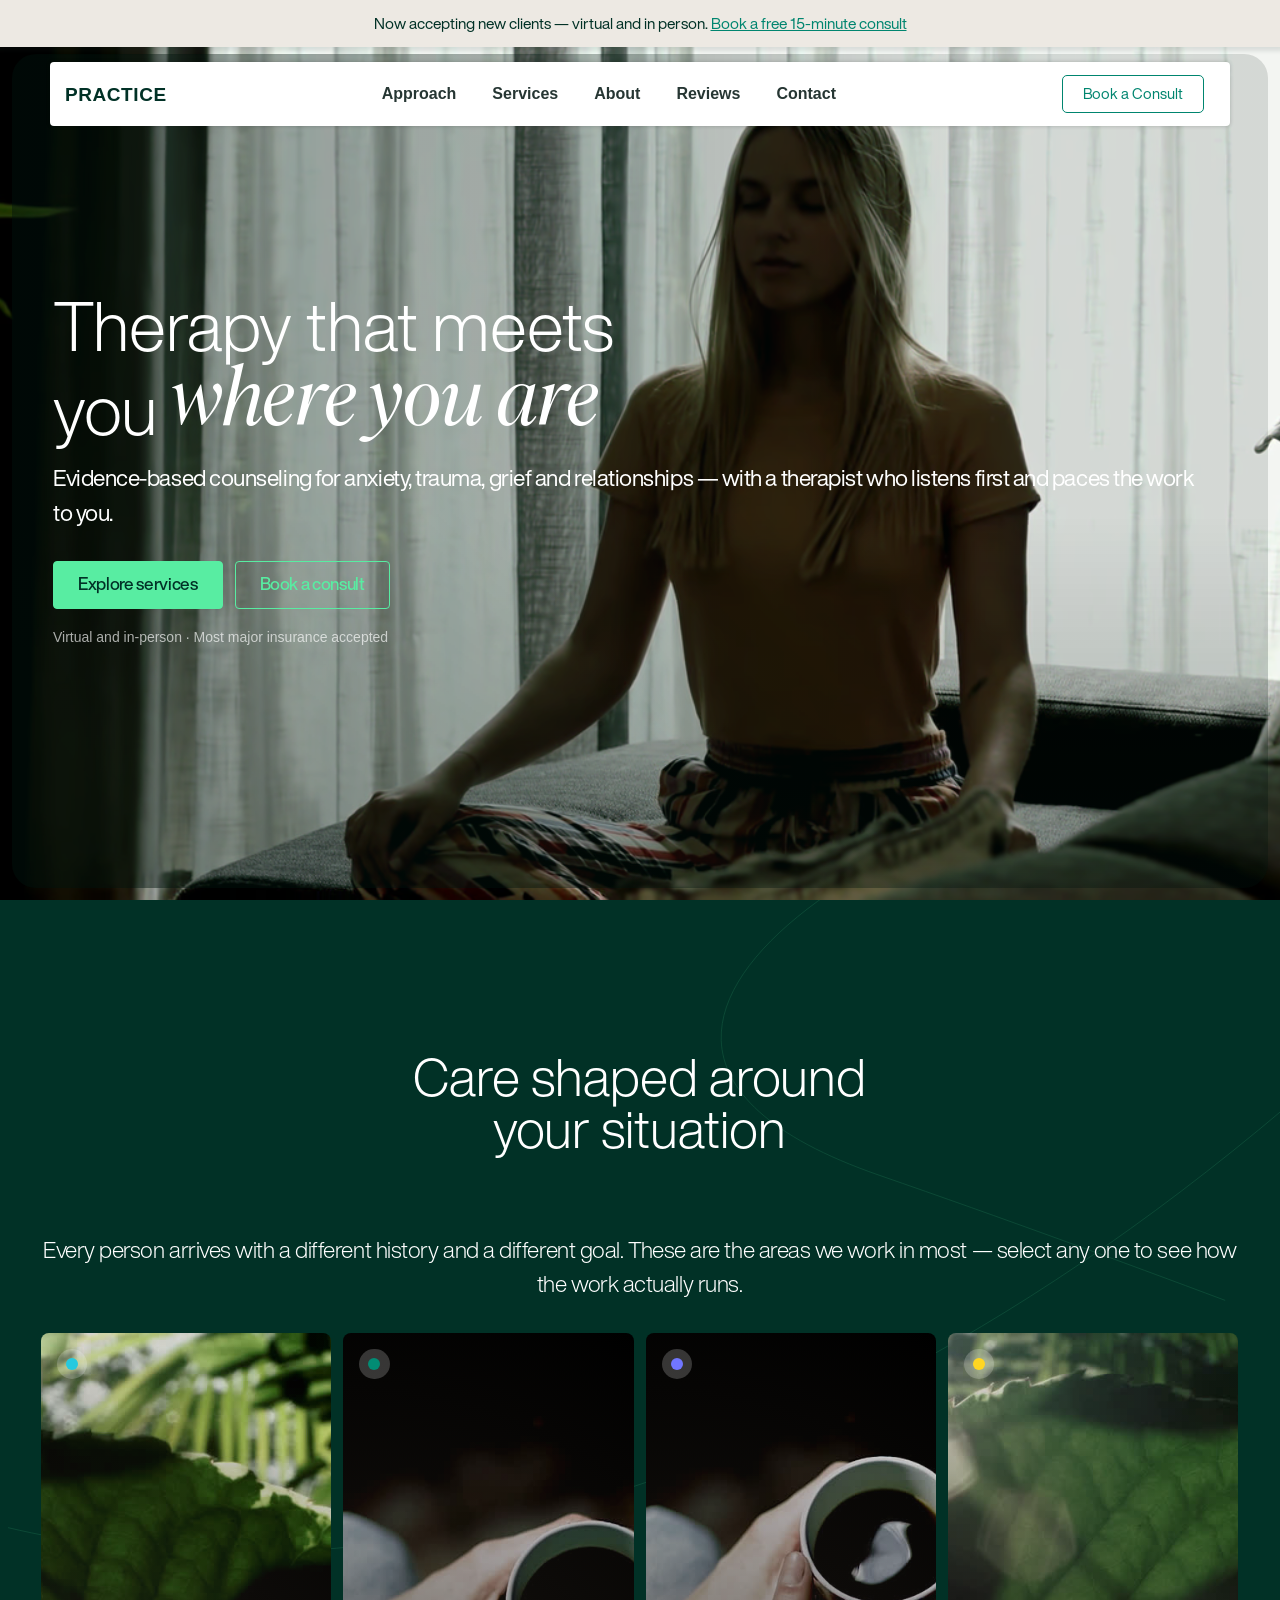
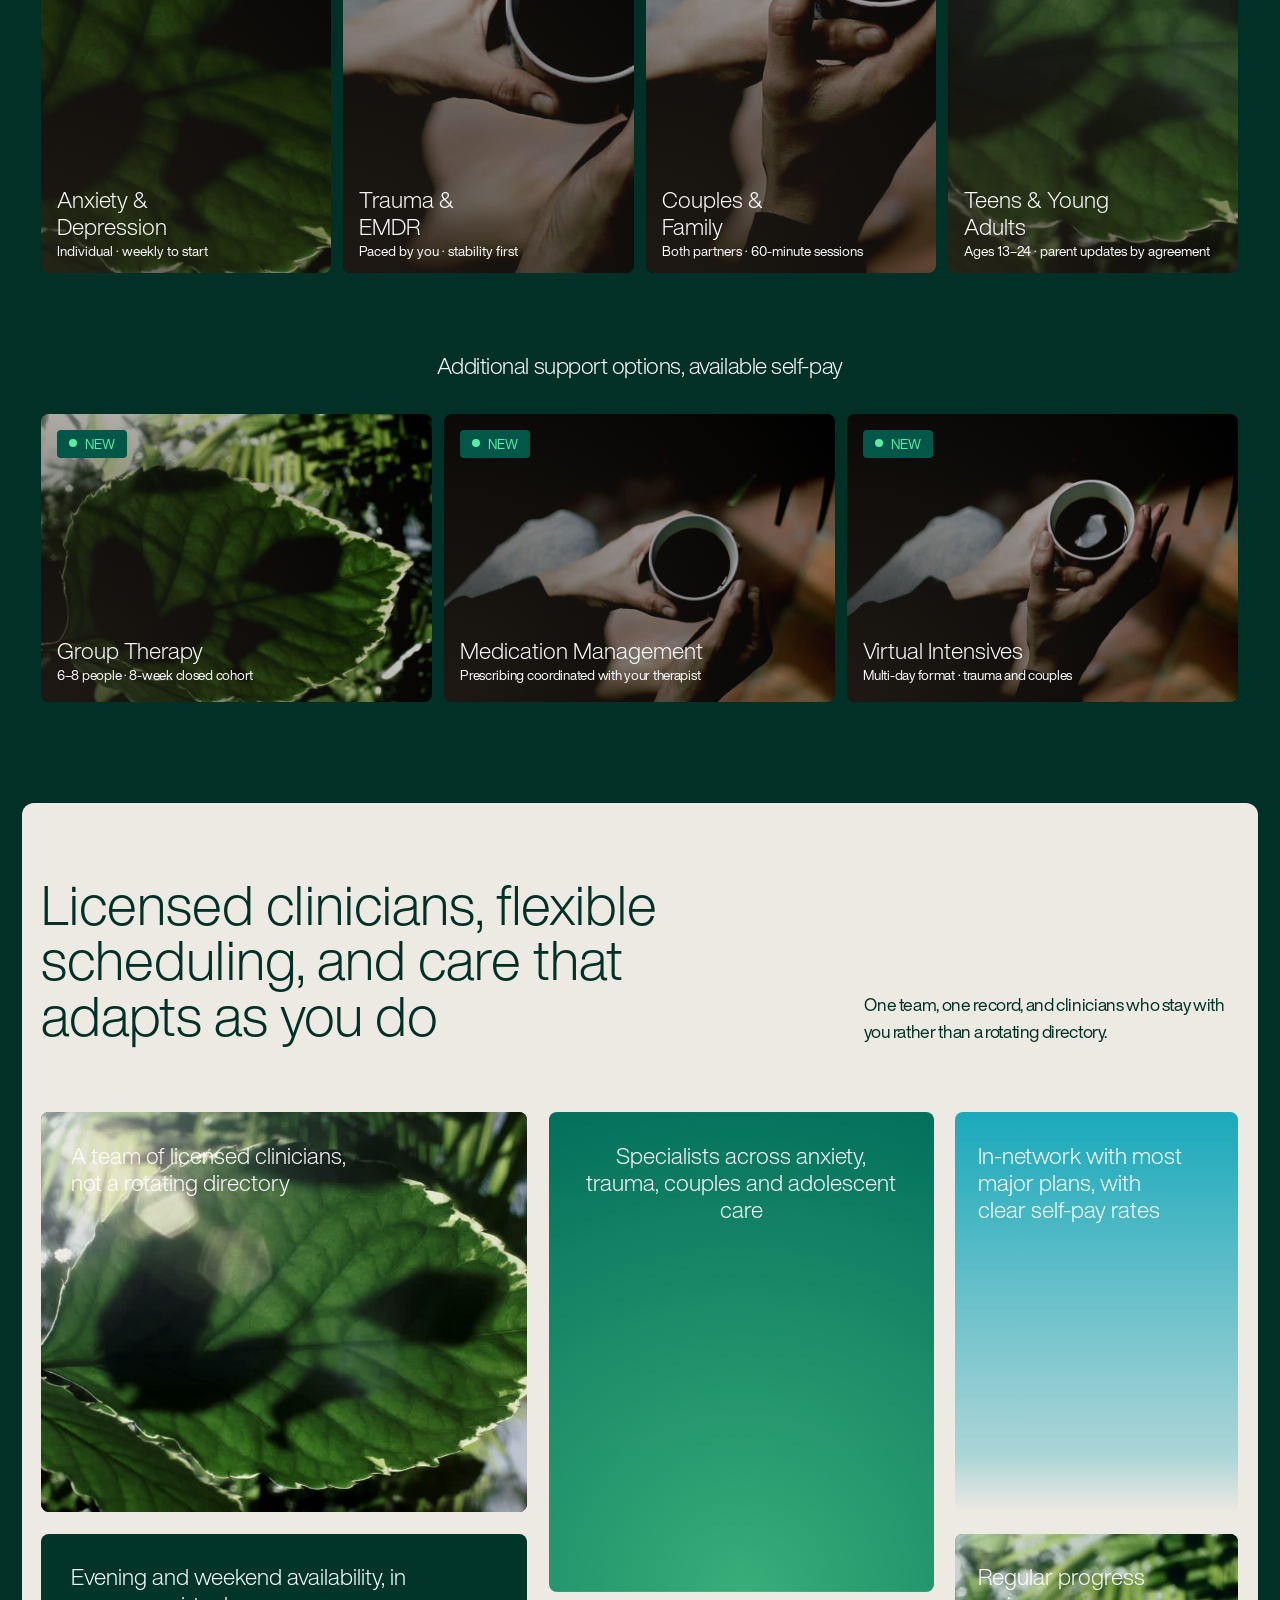
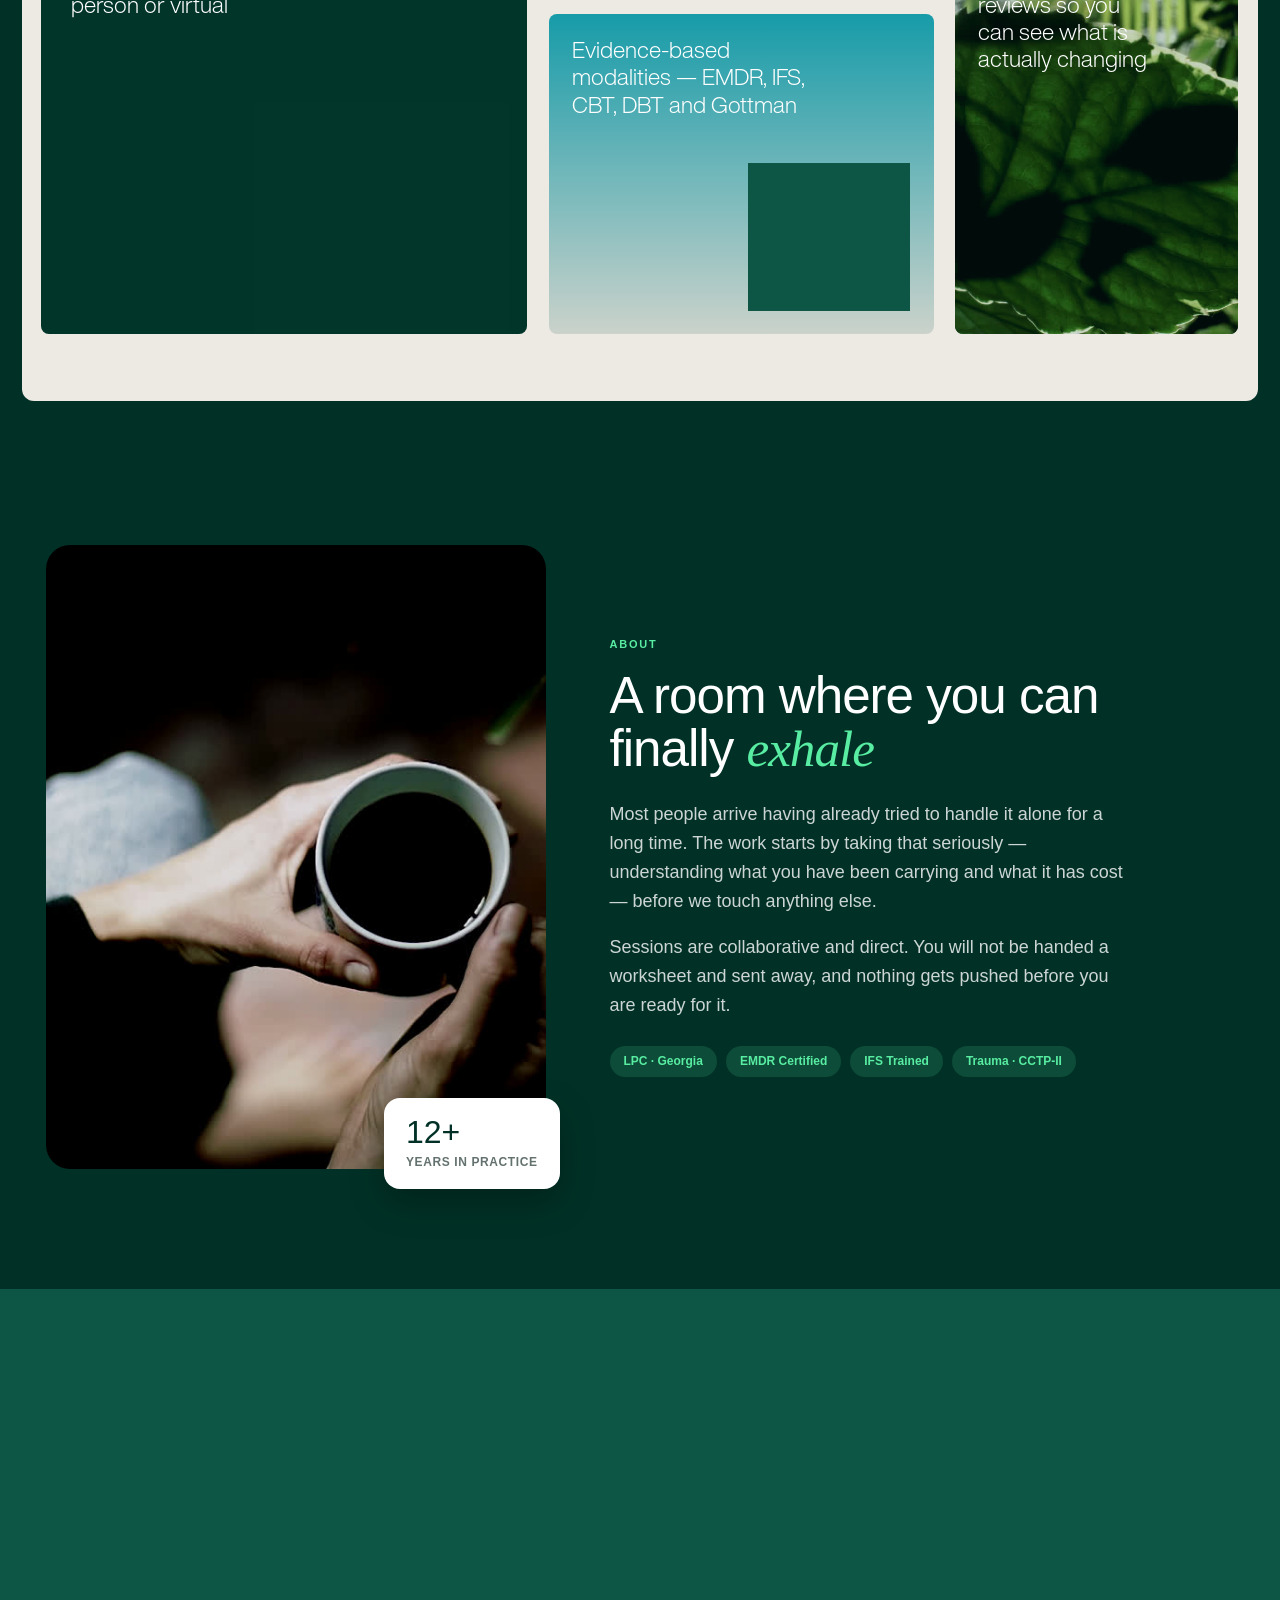
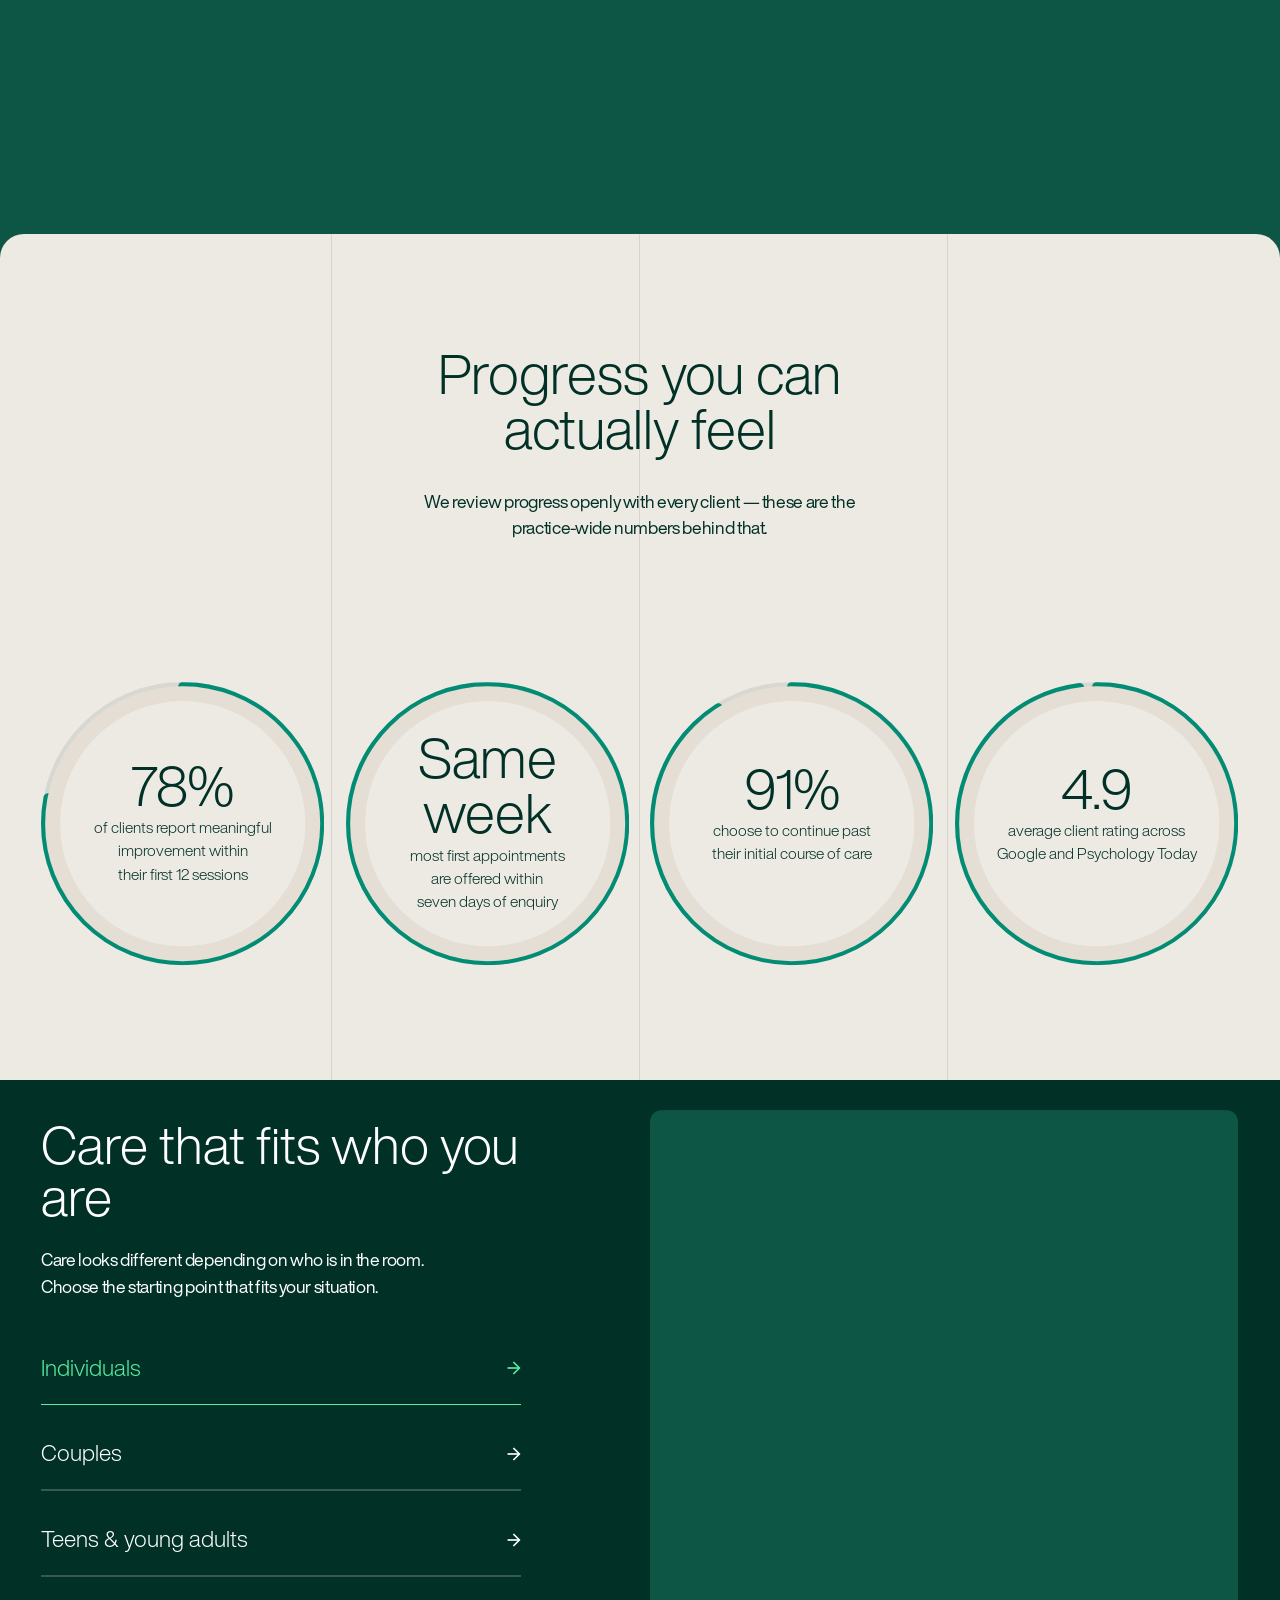
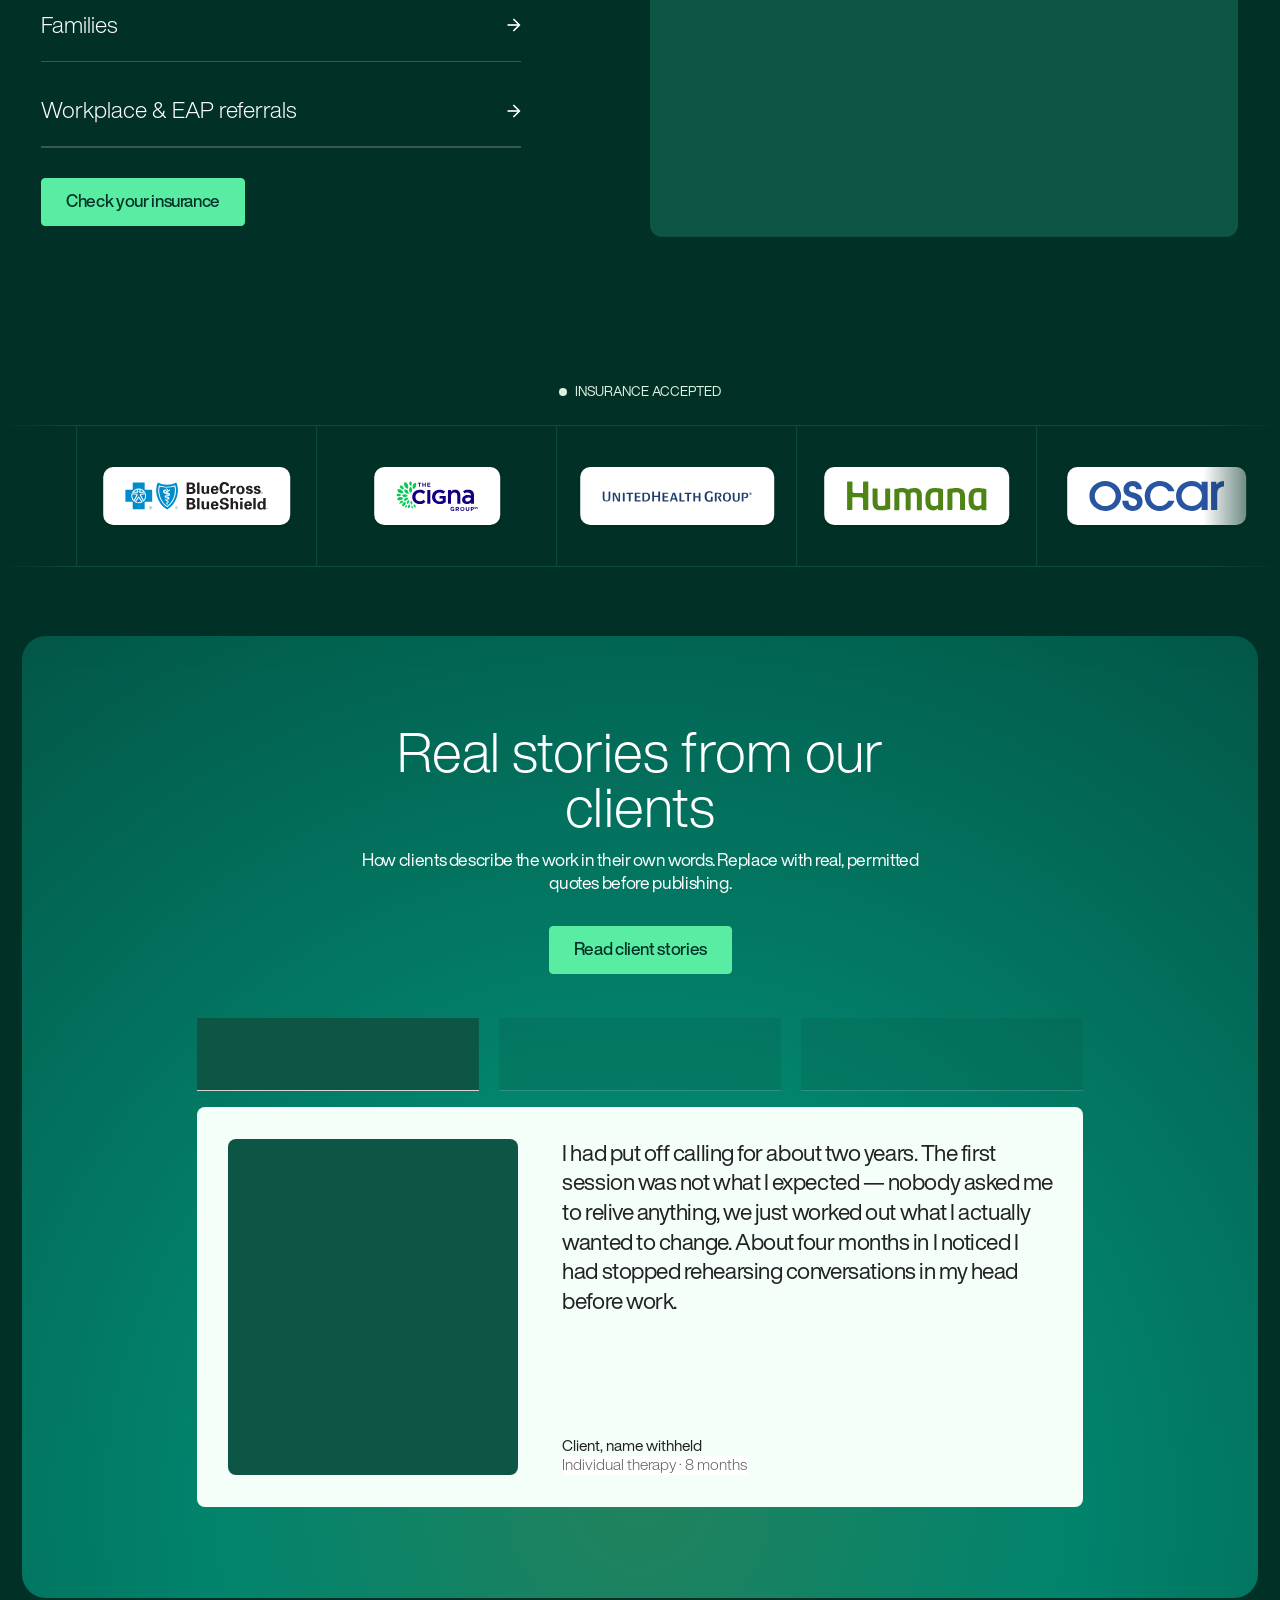
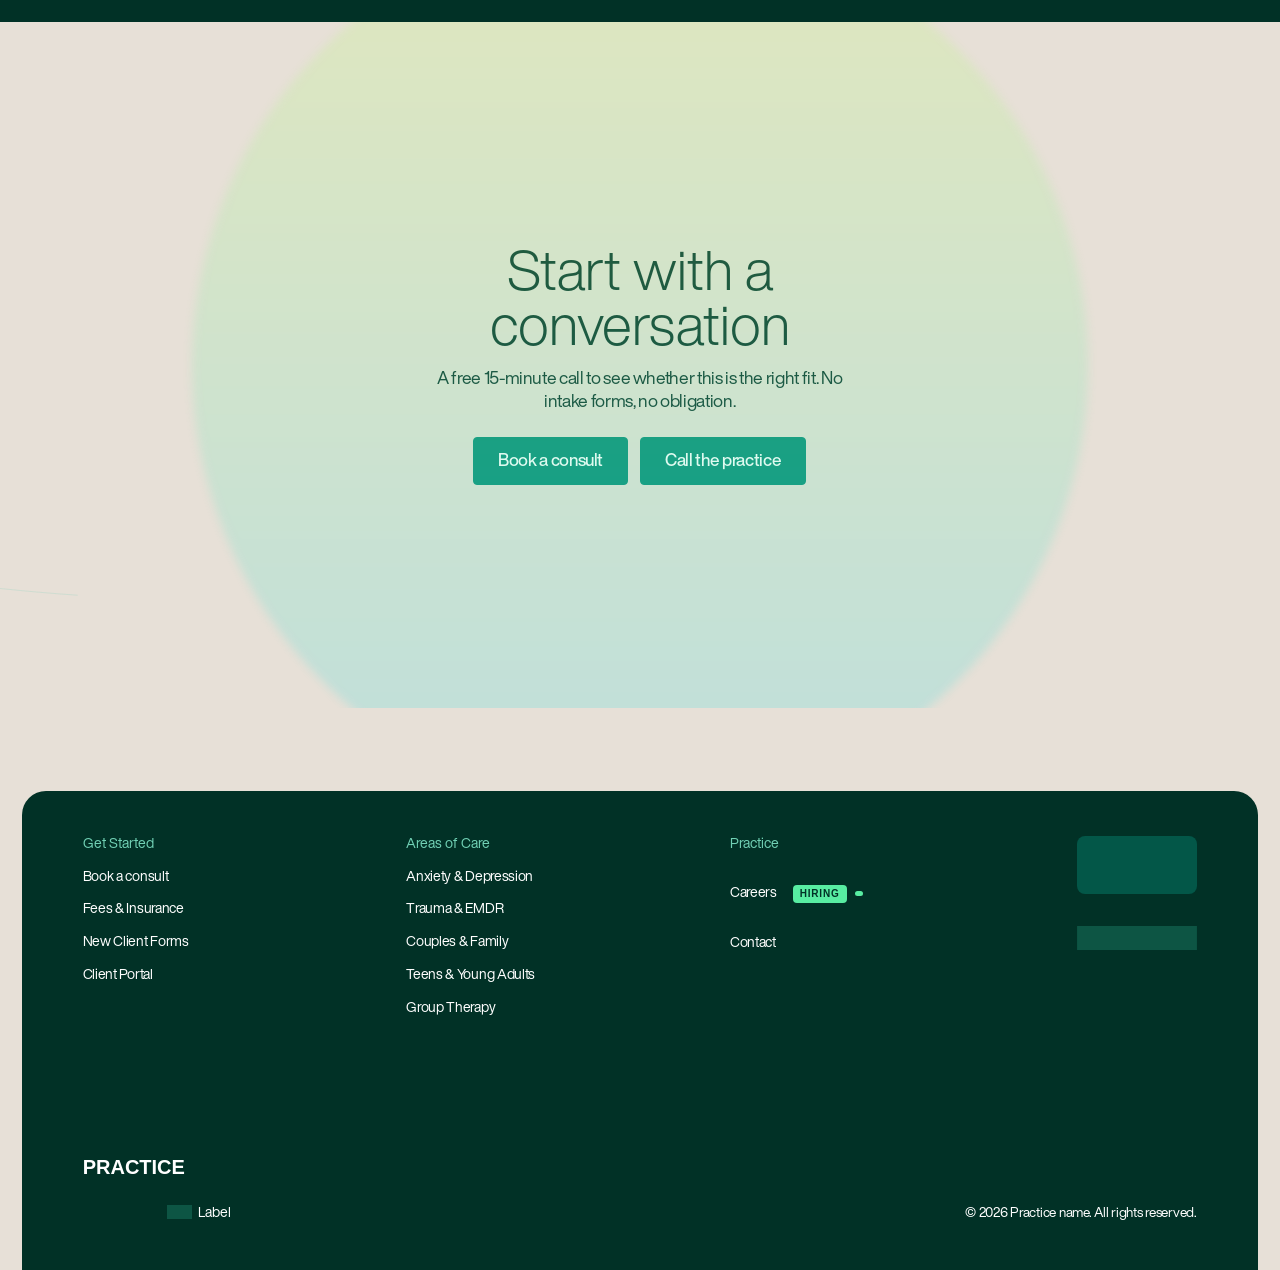
==== commit 3f350cca: "Nav set, About section, CSS marquee, copy revisions - nav: Approach / Services / About / Reviews / C" ====
--- a/_therapy2/index.html
+++ b/_therapy2/index.html
@@ -1,4 +1,13 @@
-<!DOCTYPE html><html data-wf-domain="marketing.mvnapp.net" data-wf-page="650c8eca01a117951582fe28" data-wf-site="5fb2b678e994739660d95086" data-wf-intellimize-customer-id="117160373" lang="en" class="w-mod-js wf-montserrat-i8-active wf-montserrat-i1-active wf-montserrat-i4-active wf-montserrat-i6-active wf-montserrat-i2-active wf-montserrat-i7-active wf-montserrat-i9-active wf-montserrat-i5-active wf-montserrat-i3-active wf-montserrat-n9-active wf-montserrat-n1-active wf-montserrat-n4-active wf-montserrat-n7-active wf-montserrat-n8-active wf-montserrat-n3-active wf-montserrat-n5-active wf-montserrat-n2-active wf-montserrat-n6-active wf-active w-mod-ix" data-sc-id="0"><!--$--><head><meta charset="utf-8"><style>.wf-force-outline-none[tabindex="-1"]:focus{outline:none;}</style><style data-hubspot-styled-components=""></style></head><body data-body-n4="" class="n4-body" data-sc-id="1"><!--$--><!--/$--><title>Riverstone Counseling — therapy for anxiety, trauma, couples and teens</title><meta content="Licensed counseling for anxiety, depression, trauma, couples and adolescents. Virtual and in person." name="description"><meta content="width=device-width, initial-scale=1" name="viewport"><!--$--><link href="./css/shared.css" rel="stylesheet" type="text/css"><!--/$--><!--$--><link href="./css/page.css" rel="stylesheet" type="text/css"><!--/$--><!--$--><!--/$--><!--$--><!--/$--><script type="text/javascript">!function(o,c){var n=c.documentElement,t=" w-mod-";n.className+=t+"js",("ontouchstart"in o||o.DocumentTouch&&c instanceof DocumentTouch)&&(n.className+=t+"touch")}(window,document);</script><!--$--><link href="https://cdn.prod.website-files.com/5fb2b678e994739660d95086/5fb2b678e994734019d950db_fav-icon.png" rel="shortcut icon" type="image/x-icon"><!--/$--><!--$--><link href="https://cdn.prod.website-files.com/5fb2b678e994739660d95086/5fb2b678e9947320e3d950dc_web-clip.png" rel="apple-touch-icon"><!--/$--><!--$--><!--/$--><style>.anti-flicker, .anti-flicker * {visibility: hidden !important; opacity: 0 !important;}</style><style>[data-wf-hidden-variation], [data-wf-hidden-variation] * {
+<!DOCTYPE html><html data-wf-domain="marketing.mvnapp.net" data-wf-page="650c8eca01a117951582fe28" data-wf-site="5fb2b678e994739660d95086" data-wf-intellimize-customer-id="117160373" lang="en" class="w-mod-js wf-montserrat-i8-active wf-montserrat-i1-active wf-montserrat-i4-active wf-montserrat-i6-active wf-montserrat-i2-active wf-montserrat-i7-active wf-montserrat-i9-active wf-montserrat-i5-active wf-montserrat-i3-active wf-montserrat-n9-active wf-montserrat-n1-active wf-montserrat-n4-active wf-montserrat-n7-active wf-montserrat-n8-active wf-montserrat-n3-active wf-montserrat-n5-active wf-montserrat-n2-active wf-montserrat-n6-active wf-active w-mod-ix" data-sc-id="0"><!--$--><head><meta charset="utf-8"><style>.wf-force-outline-none[tabindex="-1"]:focus{outline:none;}</style><style data-hubspot-styled-components=""></style><style>
+      .n4-main_marquee_wrap{display:flex;width:max-content;animation:tmarquee 42s linear infinite}
+      .n4-main_marquee_component{overflow:hidden;
+        -webkit-mask-image:linear-gradient(90deg,transparent,#000 6%,#000 94%,transparent);
+        mask-image:linear-gradient(90deg,transparent,#000 6%,#000 94%,transparent)}
+      .n4-main_marquee_component:hover .n4-main_marquee_wrap{animation-play-state:paused}
+      .n4-main_marquee_list{display:flex;flex:none}
+      @keyframes tmarquee{from{transform:translateX(0)}to{transform:translateX(-50%)}}
+      @media (prefers-reduced-motion:reduce){.n4-main_marquee_wrap{animation:none}}
+    </style></head><body data-body-n4="" class="n4-body" data-sc-id="1"><!--$--><!--/$--><title>Riverstone Counseling — therapy for anxiety, trauma, couples and teens</title><meta content="Licensed counseling for anxiety, depression, trauma, couples and adolescents. Virtual and in person." name="description"><meta content="width=device-width, initial-scale=1" name="viewport"><!--$--><link href="./css/shared.css" rel="stylesheet" type="text/css"><!--/$--><!--$--><link href="./css/page.css" rel="stylesheet" type="text/css"><!--/$--><!--$--><!--/$--><!--$--><!--/$--><script type="text/javascript">!function(o,c){var n=c.documentElement,t=" w-mod-";n.className+=t+"js",("ontouchstart"in o||o.DocumentTouch&&c instanceof DocumentTouch)&&(n.className+=t+"touch")}(window,document);</script><!--$--><link href="https://cdn.prod.website-files.com/5fb2b678e994739660d95086/5fb2b678e994734019d950db_fav-icon.png" rel="shortcut icon" type="image/x-icon"><!--/$--><!--$--><link href="https://cdn.prod.website-files.com/5fb2b678e994739660d95086/5fb2b678e9947320e3d950dc_web-clip.png" rel="apple-touch-icon"><!--/$--><!--$--><!--/$--><style>.anti-flicker, .anti-flicker * {visibility: hidden !important; opacity: 0 !important;}</style><style>[data-wf-hidden-variation], [data-wf-hidden-variation] * {
         display: none !important;
       }</style><script type="text/javascript">(function(e){var s={r:[]};e.wf={r:s.r,ready:t=>{s.r.push(t)}}})(window)</script><!--$--><link href="https://cdn.intellimize.co/snippet/117160373.js" rel="preload" as="script"><!--/$--><!--$--><!--/$--><!--$--><!--/$--><!--$--><!--/$--><!-- noindex paginated pages -->
 <script>
@@ -4613,7 +4622,7 @@
     }); 
   }
   
-</script></div></div></div></div></div><div data-animation="default" data-collapse="medium" data-duration="400" data-easing="ease" data-easing2="ease" role="banner" class="navbar nav-v2 w-nav" data-sc-id="40"><div class="content__nav" data-sc-id="41"><div class="container__navigation" data-sc-id="42"><a href="#" tabindex="0" data-wf-native-id-path="6d0c8c87-3452-2cd4-d920-b1b3b9888b49:0728b815-9a01-0de3-a77f-37e0effe5088:fe0dc579-d8ee-6346-cd16-ae4219dcd764" data-wf-ao-click-engagement-tracking="true" data-wf-element-id="fe0dc579-d8ee-6346-cd16-ae4219dcd764" data-wf-component-context="%5B%7B%22componentId%22%3A%221844fc65-b2a5-c4cf-163e-481cabbe77ec%22%2C%22instanceId%22%3A%226d0c8c87-3452-2cd4-d920-b1b3b9888b49%22%7D%2C%7B%22componentId%22%3A%22fe0dc579-d8ee-6346-cd16-ae4219dcd761%22%2C%22instanceId%22%3A%220728b815-9a01-0de3-a77f-37e0effe5088%22%7D%5D" aria-current="page" class="branding__maven w-nav-brand w--current" aria-label="home" data-sc-id="43" data-link="set-per-client"><span style="font:700 19px/1 Inter,Arial,sans-serif;letter-spacing:.03em;color:#013126">PRACTICE</span></a><nav role="navigation" class="nav-menu-4 w-nav-menu" data-sc-id="45"><div data-hover="false" data-delay="0" data-w-id="fe0dc579-d8ee-6346-cd16-ae4219dcd768" class="dropdown w-dropdown" data-sc-id="46"><div tabindex="0" data-wf-native-id-path="6d0c8c87-3452-2cd4-d920-b1b3b9888b49:0728b815-9a01-0de3-a77f-37e0effe5088:fe0dc579-d8ee-6346-cd16-ae4219dcd769" data-wf-ao-click-engagement-tracking="true" data-wf-element-id="fe0dc579-d8ee-6346-cd16-ae4219dcd769" data-wf-component-context="%5B%7B%22componentId%22%3A%221844fc65-b2a5-c4cf-163e-481cabbe77ec%22%2C%22instanceId%22%3A%226d0c8c87-3452-2cd4-d920-b1b3b9888b49%22%7D%2C%7B%22componentId%22%3A%22fe0dc579-d8ee-6346-cd16-ae4219dcd761%22%2C%22instanceId%22%3A%220728b815-9a01-0de3-a77f-37e0effe5088%22%7D%5D" class="nav__link-drop w-dropdown-toggle" id="w-dropdown-toggle-0" aria-controls="w-dropdown-list-0" aria-haspopup="menu" aria-expanded="false" role="button" data-sc-id="47"><div class="nav-drop-arrow w-icon-dropdown-toggle" aria-hidden="true" data-sc-id="48"></div><div class="text-block-32 cc-nav" data-sc-id="49">Services</div></div><nav class="nav-drop-list mb-12 w-dropdown-list" id="w-dropdown-list-0" aria-labelledby="w-dropdown-toggle-0"><div class="wrap__nav-drop-list mega-nav-v2 n4-is-for-you-dp"><div class="dropdown-arrow arrow-v2 arrow-1"></div><div class="n4-nav-dp_for-you_wrap"><div id="w-node-_14b64366-0f14-9544-907b-08fea9758a7b-19dcd761" class="n4-nav-dp_for-you_card-text cc-serif" data-sc-id="50">Individual therapy</div><div id="w-node-e8375221-d872-f841-5fa5-2141de6448e3-19dcd761" class="n4-nav-dp_for-you_card-text cc-serif" data-sc-id="51">Couples &amp; family</div><a id="w-node-_63fcd2ee-3dd0-4a68-7ac7-74a4f29d0a03-19dcd761" data-wf-native-id-path="6d0c8c87-3452-2cd4-d920-b1b3b9888b49:0728b815-9a01-0de3-a77f-37e0effe5088:63fcd2ee-3dd0-4a68-7ac7-74a4f29d0a03" data-wf-ao-click-engagement-tracking="true" data-wf-element-id="63fcd2ee-3dd0-4a68-7ac7-74a4f29d0a03" data-wf-component-context="%5B%7B%22componentId%22%3A%221844fc65-b2a5-c4cf-163e-481cabbe77ec%22%2C%22instanceId%22%3A%226d0c8c87-3452-2cd4-d920-b1b3b9888b49%22%7D%2C%7B%22componentId%22%3A%22fe0dc579-d8ee-6346-cd16-ae4219dcd761%22%2C%22instanceId%22%3A%220728b815-9a01-0de3-a77f-37e0effe5088%22%7D%5D" href="#" class="n4-nav-dp_for-you_card n4-u-position-relative n4-u-overflow-hidden n4-u-hflex-between-stretch n4-u-theme-dark w-inline-block" tabindex="0" data-link="set-per-client"><div class="n4-nav-dp_for-you_card-content n4-u-zindex-1 n4-u-vflex-left-between"><div class="n4-services_eyebrow_wrap n4-u-hflex-center-center n4-u-gap-2"><div class="n4-services_eyebrow_marker"></div><div class="n4-g_eyebrow_text n4-u-text-style-small is-service-card" data-sc-id="52">NEW</div></div><div><div class="n4-nav-dp_for-you_card-text n4-u-text-style-medium" data-sc-id="53">Teens &amp; young adults</div></div></div><img src="data:image/svg+xml;utf8,%3Csvg%20xmlns%3D%22http%3A%2F%2Fwww.w3.org%2F2000%2Fsvg%22%20viewBox%3D%220%200%201416%20834%22%3E%3Crect%20width%3D%221416%22%20height%3D%22834%22%20fill%3D%22%230d5544%22%2F%3E%3C%2Fsvg%3E" loading="lazy" alt="" class="n4-nav-dp_for-you_img n4-u-cover-absolute cc-glp1" style="transform: translate3d(0px, 0px, 0px) scale3d(1, 1, 1) rotateX(0deg) rotateY(0deg) rotateZ(0deg) skew(0deg, 0deg); transform-style: preserve-3d;" data-slot="image"><div class="gradient-overlay"></div></a><a id="w-node-_7b2608e0-0710-a081-a1a7-549c7ea2da7c-19dcd761" data-wf-native-id-path="6d0c8c87-3452-2cd4-d920-b1b3b9888b49:0728b815-9a01-0de3-a77f-37e0effe5088:7b2608e0-0710-a081-a1a7-549c7ea2da7c" data-wf-ao-click-engagement-tracking="true" data-wf-element-id="7b2608e0-0710-a081-a1a7-549c7ea2da7c" data-wf-component-context="%5B%7B%22componentId%22%3A%221844fc65-b2a5-c4cf-163e-481cabbe77ec%22%2C%22instanceId%22%3A%226d0c8c87-3452-2cd4-d920-b1b3b9888b49%22%7D%2C%7B%22componentId%22%3A%22fe0dc579-d8ee-6346-cd16-ae4219dcd761%22%2C%22instanceId%22%3A%220728b815-9a01-0de3-a77f-37e0effe5088%22%7D%5D" href="#" class="n4-nav-dp_for-you_card n4-u-position-relative n4-u-overflow-hidden n4-u-hflex-between-stretch n4-u-theme-dark w-inline-block" tabindex="0" data-link="set-per-client"><div class="n4-nav-dp_for-you_card-content n4-u-zindex-1 n4-u-vflex-left-between"><div class="n4-services_eyebrow_wrap n4-u-hflex-center-center n4-u-gap-2"><div class="n4-services_eyebrow_marker"></div><div class="n4-g_eyebrow_text n4-u-text-style-small is-service-card" data-sc-id="54">NEW</div></div><div><div class="n4-nav-dp_for-you_card-text n4-u-text-style-medium" data-sc-id="55">Explore care</div></div></div><img src="data:image/svg+xml;utf8,%3Csvg%20xmlns%3D%22http%3A%2F%2Fwww.w3.org%2F2000%2Fsvg%22%20viewBox%3D%220%200%201416%20834%22%3E%3Crect%20width%3D%221416%22%20height%3D%22834%22%20fill%3D%22%230d5544%22%2F%3E%3C%2Fsvg%3E" loading="lazy" alt="" class="n4-nav-dp_for-you_img n4-u-cover-absolute cc-hormone" style="transform: translate3d(0px, 0px, 0px) scale3d(1, 1, 1) rotateX(0deg) rotateY(0deg) rotateZ(0deg) skew(0deg, 0deg); transform-style: preserve-3d;" data-slot="image"><div class="gradient-overlay"></div></a><a id="w-node-cc781518-2e0e-db00-726a-3e62602e5e5c-19dcd761" data-wf-native-id-path="6d0c8c87-3452-2cd4-d920-b1b3b9888b49:0728b815-9a01-0de3-a77f-37e0effe5088:cc781518-2e0e-db00-726a-3e62602e5e5c" data-wf-ao-click-engagement-tracking="true" data-wf-element-id="cc781518-2e0e-db00-726a-3e62602e5e5c" data-wf-component-context="%5B%7B%22componentId%22%3A%221844fc65-b2a5-c4cf-163e-481cabbe77ec%22%2C%22instanceId%22%3A%226d0c8c87-3452-2cd4-d920-b1b3b9888b49%22%7D%2C%7B%22componentId%22%3A%22fe0dc579-d8ee-6346-cd16-ae4219dcd761%22%2C%22instanceId%22%3A%220728b815-9a01-0de3-a77f-37e0effe5088%22%7D%5D" href="#" class="n4-nav-dp_for-you_card n4-u-position-relative n4-u-overflow-hidden n4-u-hflex-between-stretch n4-u-theme-dark w-inline-block" tabindex="0" data-link="set-per-client"><div class="n4-nav-dp_for-you_card-content n4-u-zindex-1 n4-u-vflex-left-between"><div class="n4-services_eyebrow_wrap n4-u-hflex-center-center n4-u-gap-2"><div class="n4-services_eyebrow_marker"></div><div class="n4-g_eyebrow_text n4-u-text-style-small is-service-card" data-sc-id="56">NEW</div></div><div><div class="n4-nav-dp_for-you_card-text n4-u-text-style-medium" data-sc-id="57">Explore care</div></div></div><img src="data:image/svg+xml;utf8,%3Csvg%20xmlns%3D%22http%3A%2F%2Fwww.w3.org%2F2000%2Fsvg%22%20viewBox%3D%220%200%201416%20834%22%3E%3Crect%20width%3D%221416%22%20height%3D%22834%22%20fill%3D%22%230d5544%22%2F%3E%3C%2Fsvg%3E" loading="lazy" alt="" class="n4-nav-dp_for-you_img n4-u-cover-absolute" style="transform: translate3d(0px, 0px, 0px) scale3d(1, 1, 1) rotateX(0deg) rotateY(0deg) rotateZ(0deg) skew(0deg, 0deg); transform-style: preserve-3d;" data-slot="image"><div class="gradient-overlay"></div></a><a id="w-node-a55c15e6-d17d-472b-8475-7045de964cfb-19dcd761" data-wf-native-id-path="6d0c8c87-3452-2cd4-d920-b1b3b9888b49:0728b815-9a01-0de3-a77f-37e0effe5088:a55c15e6-d17d-472b-8475-7045de964cfb" data-wf-ao-click-engagement-tracking="true" data-wf-element-id="a55c15e6-d17d-472b-8475-7045de964cfb" data-wf-component-context="%5B%7B%22componentId%22%3A%221844fc65-b2a5-c4cf-163e-481cabbe77ec%22%2C%22instanceId%22%3A%226d0c8c87-3452-2cd4-d920-b1b3b9888b49%22%7D%2C%7B%22componentId%22%3A%22fe0dc579-d8ee-6346-cd16-ae4219dcd761%22%2C%22instanceId%22%3A%220728b815-9a01-0de3-a77f-37e0effe5088%22%7D%5D" href="#" class="n4-nav-dp_for-you_card n4-u-position-relative n4-u-overflow-hidden n4-u-hflex-between-stretch n4-u-theme-dark w-inline-block" tabindex="0" data-link="set-per-client"><div class="n4-nav-dp_for-you_card-content n4-u-zindex-1 n4-u-vflex-left-bottom"><div class="n4-nav-dp_for-you_card-text n4-u-text-style-medium" data-sc-id="58">Explore care</div></div><img src="data:image/svg+xml;utf8,%3Csvg%20xmlns%3D%22http%3A%2F%2Fwww.w3.org%2F2000%2Fsvg%22%20viewBox%3D%220%200%201416%20834%22%3E%3Crect%20width%3D%221416%22%20height%3D%22834%22%20fill%3D%22%230d5544%22%2F%3E%3C%2Fsvg%3E" loading="lazy" alt="" class="n4-nav-dp_for-you_img n4-u-cover-absolute cc-employer" style="transform: translate3d(0px, 0px, 0px) scale3d(1, 1, 1) rotateX(0deg) rotateY(0deg) rotateZ(0deg) skew(0deg, 0deg); transform-style: preserve-3d;" data-slot="image"><div class="gradient-overlay cc-teal"></div></a></div></div></nav></div><a href="#" tabindex="0" data-wf-native-id-path="6d0c8c87-3452-2cd4-d920-b1b3b9888b49:0728b815-9a01-0de3-a77f-37e0effe5088:fe0dc579-d8ee-6346-cd16-ae4219dcd799" data-wf-ao-click-engagement-tracking="true" data-wf-element-id="fe0dc579-d8ee-6346-cd16-ae4219dcd799" data-wf-component-context="%5B%7B%22componentId%22%3A%221844fc65-b2a5-c4cf-163e-481cabbe77ec%22%2C%22instanceId%22%3A%226d0c8c87-3452-2cd4-d920-b1b3b9888b49%22%7D%2C%7B%22componentId%22%3A%22fe0dc579-d8ee-6346-cd16-ae4219dcd761%22%2C%22instanceId%22%3A%220728b815-9a01-0de3-a77f-37e0effe5088%22%7D%5D" class="nav__link-item cc-nav w-nav-link" data-sc-id="80" data-link="set-per-client">Couples</a><a href="#" tabindex="0" data-wf-native-id-path="6d0c8c87-3452-2cd4-d920-b1b3b9888b49:0728b815-9a01-0de3-a77f-37e0effe5088:fe0dc579-d8ee-6346-cd16-ae4219dcd79b" data-wf-ao-click-engagement-tracking="true" data-wf-element-id="fe0dc579-d8ee-6346-cd16-ae4219dcd79b" data-wf-component-context="%5B%7B%22componentId%22%3A%221844fc65-b2a5-c4cf-163e-481cabbe77ec%22%2C%22instanceId%22%3A%226d0c8c87-3452-2cd4-d920-b1b3b9888b49%22%7D%2C%7B%22componentId%22%3A%22fe0dc579-d8ee-6346-cd16-ae4219dcd761%22%2C%22instanceId%22%3A%220728b815-9a01-0de3-a77f-37e0effe5088%22%7D%5D" class="nav__link-item cc-nav w-nav-link" data-sc-id="81" data-link="set-per-client">Teens</a></nav><div class="nav__right-block" data-sc-id="93"><div class="header__btn-block" data-sc-id="94"><a tabindex="0" data-wf-native-id-path="6d0c8c87-3452-2cd4-d920-b1b3b9888b49:0728b815-9a01-0de3-a77f-37e0effe5088:fe0dc579-d8ee-6346-cd16-ae4219dcd7c3" data-wf-ao-click-engagement-tracking="true" data-wf-element-id="fe0dc579-d8ee-6346-cd16-ae4219dcd7c3" data-wf-component-context="%5B%7B%22componentId%22%3A%221844fc65-b2a5-c4cf-163e-481cabbe77ec%22%2C%22instanceId%22%3A%226d0c8c87-3452-2cd4-d920-b1b3b9888b49%22%7D%2C%7B%22componentId%22%3A%22fe0dc579-d8ee-6346-cd16-ae4219dcd761%22%2C%22instanceId%22%3A%220728b815-9a01-0de3-a77f-37e0effe5088%22%7D%5D" href="#" class="cta__green cta__outlined w-button" data-sc-id="95" data-link="set-per-client">Book a consult</a></div><div class="header-nav-btn mr-0 w-nav-button" style="-webkit-user-select: text;" aria-label="menu" role="button" tabindex="0" aria-controls="w-nav-overlay-0" aria-haspopup="menu" aria-expanded="false"><div data-w-id="fe0dc579-d8ee-6346-cd16-ae4219dcd7c9" class="menu-button menu-btn-v2 w-nav-button" style="-webkit-user-select: text;" aria-label="menu" role="button" tabindex="0" aria-controls="w-nav-overlay-0" aria-haspopup="menu" aria-expanded="false"><div class="menu-icon-v2"><div class="icon-line"></div><div class="icon-line"></div><div class="icon-line"></div><div class="icon-line"></div></div></div><div class="w-embed"><style>
+</script></div></div></div></div></div><div data-animation="default" data-collapse="medium" data-duration="400" data-easing="ease" data-easing2="ease" role="banner" class="navbar nav-v2 w-nav" data-sc-id="40"><div class="content__nav" data-sc-id="41"><div class="container__navigation" data-sc-id="42"><a href="#" tabindex="0" data-wf-native-id-path="6d0c8c87-3452-2cd4-d920-b1b3b9888b49:0728b815-9a01-0de3-a77f-37e0effe5088:fe0dc579-d8ee-6346-cd16-ae4219dcd764" data-wf-ao-click-engagement-tracking="true" data-wf-element-id="fe0dc579-d8ee-6346-cd16-ae4219dcd764" data-wf-component-context="%5B%7B%22componentId%22%3A%221844fc65-b2a5-c4cf-163e-481cabbe77ec%22%2C%22instanceId%22%3A%226d0c8c87-3452-2cd4-d920-b1b3b9888b49%22%7D%2C%7B%22componentId%22%3A%22fe0dc579-d8ee-6346-cd16-ae4219dcd761%22%2C%22instanceId%22%3A%220728b815-9a01-0de3-a77f-37e0effe5088%22%7D%5D" aria-current="page" class="branding__maven w-nav-brand w--current" aria-label="home" data-sc-id="43" data-link="set-per-client"><span style="font:700 19px/1 Inter,Arial,sans-serif;letter-spacing:.03em;color:#013126">PRACTICE</span></a><nav role="navigation" class="nav-menu-4 w-nav-menu" data-sc-id="45"><a href="#approach" class="nav__link-item cc-nav" style="display:inline-flex;align-items:center;height:64px;padding:20px 18px;font:600 16px/24px Inter,Arial,sans-serif;color:#263633">Approach</a><a href="#services" class="nav__link-item cc-nav" style="display:inline-flex;align-items:center;height:64px;padding:20px 18px;font:600 16px/24px Inter,Arial,sans-serif;color:#263633">Services</a><a href="#about" class="nav__link-item cc-nav" style="display:inline-flex;align-items:center;height:64px;padding:20px 18px;font:600 16px/24px Inter,Arial,sans-serif;color:#263633">About</a><a href="#reviews" class="nav__link-item cc-nav" style="display:inline-flex;align-items:center;height:64px;padding:20px 18px;font:600 16px/24px Inter,Arial,sans-serif;color:#263633">Reviews</a><a href="#contact" class="nav__link-item cc-nav" style="display:inline-flex;align-items:center;height:64px;padding:20px 18px;font:600 16px/24px Inter,Arial,sans-serif;color:#263633">Contact</a></nav><div class="nav__right-block" data-sc-id="93"><div class="header__btn-block" data-sc-id="94"><a tabindex="0" data-wf-native-id-path="6d0c8c87-3452-2cd4-d920-b1b3b9888b49:0728b815-9a01-0de3-a77f-37e0effe5088:fe0dc579-d8ee-6346-cd16-ae4219dcd7c3" data-wf-ao-click-engagement-tracking="true" data-wf-element-id="fe0dc579-d8ee-6346-cd16-ae4219dcd7c3" data-wf-component-context="%5B%7B%22componentId%22%3A%221844fc65-b2a5-c4cf-163e-481cabbe77ec%22%2C%22instanceId%22%3A%226d0c8c87-3452-2cd4-d920-b1b3b9888b49%22%7D%2C%7B%22componentId%22%3A%22fe0dc579-d8ee-6346-cd16-ae4219dcd761%22%2C%22instanceId%22%3A%220728b815-9a01-0de3-a77f-37e0effe5088%22%7D%5D" href="#" class="cta__green cta__outlined w-button" data-sc-id="95" data-link="set-per-client">Book a Consult</a></div><div class="header-nav-btn mr-0 w-nav-button" style="-webkit-user-select: text;" aria-label="menu" role="button" tabindex="0" aria-controls="w-nav-overlay-0" aria-haspopup="menu" aria-expanded="false"><div data-w-id="fe0dc579-d8ee-6346-cd16-ae4219dcd7c9" class="menu-button menu-btn-v2 w-nav-button" style="-webkit-user-select: text;" aria-label="menu" role="button" tabindex="0" aria-controls="w-nav-overlay-0" aria-haspopup="menu" aria-expanded="false"><div class="menu-icon-v2"><div class="icon-line"></div><div class="icon-line"></div><div class="icon-line"></div><div class="icon-line"></div></div></div><div class="w-embed"><style>
 	.w-nav-overlay{
   	 margin-top: -13px;
   }
@@ -4905,7 +4914,7 @@
       display: none;
     }
   }
-</style></div><div class="n4-hero_main_component" data-sc-id="102"><div class="n4-hero_main_contain n4-u-container n4-u-zindex-2" data-sc-id="103"><div class="n4-hero_main_layout n4-u-vflex-left-center n4-u-height-full" data-sc-id="104"><div class="n4-hero_main_body n4-u-vflex-left-top n4-u-gap-row-4" data-sc-id="105"><div data-animation-css="fade-d2" class="n4-hero_main_pill"><div data-hero-pill="" class="n4-hero_main_pill_wrap" style="translate: none; rotate: none; scale: none; transform: translate(0px, 0px);"><div data-hero-pill-circle="" class="n4-hero_main_pill_circle" style="background-color: rgb(255, 199, 40);"></div><div data-hero-pill-text="" class="n4-hero_main_pill_text" data-sc-id="106" style="opacity: 1;">Now accepting new clients</div></div></div><div data-number="16" data-animation-css="fade" class="n4-hero_main_heading n4-u-text-style-display-small n4-g_heading n4-u-color-primary w-richtext" data-sc-id="107"><h1 data-sc-id="108">Therapy that meets you <strong>where you are</strong></h1></div><p data-animation-css="fade-d1" class="n4-hero_main_text n4-u-text-style-large" data-intellimize-anti-flicker-exp-417260222="true" data-sc-id="111">Care paced to you — never rushed, never one-size-fits-all.</p></div><div data-animation-css="fade-d2" class="n4-hero_btn_group n4-u-btn-group n4-u-mt-6" data-sc-id="112"><div data-animation-gsap="" data-wf--n4-btn-main--style="primary" class="n4-btn_main_wrap" data-sc-id="113"><a target="" data-wf-native-id-path="6d0c8c87-3452-2cd4-d920-b1b3b9888b4b:59eff098-342b-4066-0106-6a4182791c8d:edf84b01-144c-05ad-232b-fa22281eda04:ec9bab01-2bcb-d2d0-d721-2630bbac9cd4" data-wf-ao-click-engagement-tracking="true" data-wf-element-id="ec9bab01-2bcb-d2d0-d721-2630bbac9cd4" data-wf-component-context="%5B%7B%22componentId%22%3A%2259eff098-342b-4066-0106-6a4182791c78%22%2C%22instanceId%22%3A%226d0c8c87-3452-2cd4-d920-b1b3b9888b4b%22%7D%2C%7B%22componentId%22%3A%22edf84b01-144c-05ad-232b-fa22281eda03%22%2C%22instanceId%22%3A%2259eff098-342b-4066-0106-6a4182791c8d%22%7D%2C%7B%22componentId%22%3A%22ec9bab01-2bcb-d2d0-d721-2630bbac9cd4%22%2C%22instanceId%22%3A%22edf84b01-144c-05ad-232b-fa22281eda04%22%7D%5D" href="#" class="n4-g_clickable_wrap w-inline-block" data-sc-id="114" data-link="set-per-client"><!--$--><span class="n4-g_clickable_text n4-u-sr-only" data-sc-id="115">Explore services</span><!--/$--></a><div aria-hidden="true" class="n4-btn_main_text" data-sc-id="116">Explore services</div></div><div data-animation-gsap="" data-wf--n4-btn-main--style="primary-outlined" class="n4-btn_main_wrap w-variant-85c29d11-6b6c-9e5d-401d-be20ddb64530" data-sc-id="117"><a target="" data-wf-native-id-path="6d0c8c87-3452-2cd4-d920-b1b3b9888b4b:59eff098-342b-4066-0106-6a4182791c8e:edf84b01-144c-05ad-232b-fa22281eda04:ec9bab01-2bcb-d2d0-d721-2630bbac9cd4" data-wf-ao-click-engagement-tracking="true" data-wf-element-id="ec9bab01-2bcb-d2d0-d721-2630bbac9cd4" data-wf-component-context="%5B%7B%22componentId%22%3A%2259eff098-342b-4066-0106-6a4182791c78%22%2C%22instanceId%22%3A%226d0c8c87-3452-2cd4-d920-b1b3b9888b4b%22%7D%2C%7B%22componentId%22%3A%22edf84b01-144c-05ad-232b-fa22281eda03%22%2C%22instanceId%22%3A%2259eff098-342b-4066-0106-6a4182791c8e%22%7D%2C%7B%22componentId%22%3A%22ec9bab01-2bcb-d2d0-d721-2630bbac9cd4%22%2C%22instanceId%22%3A%22edf84b01-144c-05ad-232b-fa22281eda04%22%7D%5D" href="#" class="n4-g_clickable_wrap w-inline-block" data-sc-id="118" data-link="set-per-client"><!--$--><span class="n4-g_clickable_text n4-u-sr-only" data-sc-id="119">Book a consult</span><!--/$--></a><div aria-hidden="true" class="n4-btn_main_text" data-sc-id="120">Book a consult</div></div></div></div></div><div class="n4-hero_main_shape_wrap" data-sc-id="121"></div></div><div data-wf--n4-global-background-color--background-color="bg-primary" class="n4-g_background w-variant-2a79f00d-7cc3-e9cf-7e5b-2db581a7b7eb n4-u-cover-absolute" data-sc-id="125"></div><div data-animation-css="homeimagewrap" hero-bg="" class="n4-hero_main_bg_wrap n4-u-cover-absolute" data-sc-id="126"><video class="n4-hero_main_bg n4-u-cover-absolute" playsinline="" muted="" loop="" preload="none" poster="./media/hero-poster.jpg" aria-hidden="true" style="position:absolute;inset:0;width:100%;height:100%;object-fit:cover"></video><div data-animation-css="homeimage" class="n4-hero_main_bg_inner" data-sc-id="127"><div class="n4-hero_main_fade n4-u-cover-absolute" data-sc-id="132" style="position:absolute;inset:0;pointer-events:none;background:linear-gradient(90deg,rgba(1,20,14,.88) 0%,rgba(1,20,14,.62) 45%,rgba(1,20,14,.25) 75%),linear-gradient(to top,rgba(1,20,14,.55),transparent 45%)"></div></div></div><div class="n4-u-embed-js w-embed w-script"></div></header><section data-wf--n4-section-services--styles-theme="dark" class="n4-section_wrap w-variant-e6e6ef85-7f68-b628-dc28-14eb31cddc1a n4-u-overflow-clip" data-sc-id="133"><div class="n4-u-embed-css w-embed"><style>
+</style></div><div class="n4-hero_main_component" data-sc-id="102"><div class="n4-hero_main_contain n4-u-container n4-u-zindex-2" data-sc-id="103"><div class="n4-hero_main_layout n4-u-vflex-left-center n4-u-height-full" data-sc-id="104"><div class="n4-hero_main_body n4-u-vflex-left-top n4-u-gap-row-4" data-sc-id="105"><div data-animation-css="fade-d2" class="n4-hero_main_pill"><div data-hero-pill="" class="n4-hero_main_pill_wrap" style="translate: none; rotate: none; scale: none; transform: translate(0px, 0px);"><div data-hero-pill-circle="" class="n4-hero_main_pill_circle" style="background-color: rgb(255, 199, 40);"></div><div data-hero-pill-text="" class="n4-hero_main_pill_text" data-sc-id="106" style="opacity: 1;">Now accepting new clients</div></div></div><div data-number="16" data-animation-css="fade" class="n4-hero_main_heading n4-u-text-style-display-small n4-g_heading n4-u-color-primary w-richtext" data-sc-id="107"><h1 data-sc-id="108">Therapy that meets you <strong>where you are</strong></h1></div><p data-animation-css="fade-d1" class="n4-hero_main_text n4-u-text-style-large" data-intellimize-anti-flicker-exp-417260222="true" data-sc-id="111">Evidence-based counseling for anxiety, trauma, grief and relationships — with a therapist who listens first and paces the work to you.</p></div><div data-animation-css="fade-d2" class="n4-hero_btn_group n4-u-btn-group n4-u-mt-6" data-sc-id="112"><div data-animation-gsap="" data-wf--n4-btn-main--style="primary" class="n4-btn_main_wrap" data-sc-id="113"><a target="" data-wf-native-id-path="6d0c8c87-3452-2cd4-d920-b1b3b9888b4b:59eff098-342b-4066-0106-6a4182791c8d:edf84b01-144c-05ad-232b-fa22281eda04:ec9bab01-2bcb-d2d0-d721-2630bbac9cd4" data-wf-ao-click-engagement-tracking="true" data-wf-element-id="ec9bab01-2bcb-d2d0-d721-2630bbac9cd4" data-wf-component-context="%5B%7B%22componentId%22%3A%2259eff098-342b-4066-0106-6a4182791c78%22%2C%22instanceId%22%3A%226d0c8c87-3452-2cd4-d920-b1b3b9888b4b%22%7D%2C%7B%22componentId%22%3A%22edf84b01-144c-05ad-232b-fa22281eda03%22%2C%22instanceId%22%3A%2259eff098-342b-4066-0106-6a4182791c8d%22%7D%2C%7B%22componentId%22%3A%22ec9bab01-2bcb-d2d0-d721-2630bbac9cd4%22%2C%22instanceId%22%3A%22edf84b01-144c-05ad-232b-fa22281eda04%22%7D%5D" href="#" class="n4-g_clickable_wrap w-inline-block" data-sc-id="114" data-link="set-per-client"><!--$--><span class="n4-g_clickable_text n4-u-sr-only" data-sc-id="115">Explore services</span><!--/$--></a><div aria-hidden="true" class="n4-btn_main_text" data-sc-id="116">Explore services</div></div><div data-animation-gsap="" data-wf--n4-btn-main--style="primary-outlined" class="n4-btn_main_wrap w-variant-85c29d11-6b6c-9e5d-401d-be20ddb64530" data-sc-id="117"><a target="" data-wf-native-id-path="6d0c8c87-3452-2cd4-d920-b1b3b9888b4b:59eff098-342b-4066-0106-6a4182791c8e:edf84b01-144c-05ad-232b-fa22281eda04:ec9bab01-2bcb-d2d0-d721-2630bbac9cd4" data-wf-ao-click-engagement-tracking="true" data-wf-element-id="ec9bab01-2bcb-d2d0-d721-2630bbac9cd4" data-wf-component-context="%5B%7B%22componentId%22%3A%2259eff098-342b-4066-0106-6a4182791c78%22%2C%22instanceId%22%3A%226d0c8c87-3452-2cd4-d920-b1b3b9888b4b%22%7D%2C%7B%22componentId%22%3A%22edf84b01-144c-05ad-232b-fa22281eda03%22%2C%22instanceId%22%3A%2259eff098-342b-4066-0106-6a4182791c8e%22%7D%2C%7B%22componentId%22%3A%22ec9bab01-2bcb-d2d0-d721-2630bbac9cd4%22%2C%22instanceId%22%3A%22edf84b01-144c-05ad-232b-fa22281eda04%22%7D%5D" href="#" class="n4-g_clickable_wrap w-inline-block" data-sc-id="118" data-link="set-per-client"><!--$--><span class="n4-g_clickable_text n4-u-sr-only" data-sc-id="119">Book a consult</span><!--/$--></a><div aria-hidden="true" class="n4-btn_main_text" data-sc-id="120">Book a consult</div></div></div><p class="hero-subnote" style="margin-top:18px;font:400 14px/1.5 Inter,Arial,sans-serif;color:rgba(255,255,255,.66)">Virtual and in-person · Most major insurance accepted</p></div></div><div class="n4-hero_main_shape_wrap" data-sc-id="121"></div></div><div data-wf--n4-global-background-color--background-color="bg-primary" class="n4-g_background w-variant-2a79f00d-7cc3-e9cf-7e5b-2db581a7b7eb n4-u-cover-absolute" data-sc-id="125"></div><div data-animation-css="homeimagewrap" hero-bg="" class="n4-hero_main_bg_wrap n4-u-cover-absolute" data-sc-id="126"><video class="n4-hero_main_bg n4-u-cover-absolute" playsinline="" muted="" loop="" preload="none" poster="./media/hero-poster.jpg" aria-hidden="true" style="position:absolute;inset:0;width:100%;height:100%;object-fit:cover"></video><div data-animation-css="homeimage" class="n4-hero_main_bg_inner" data-sc-id="127"><div class="n4-hero_main_fade n4-u-cover-absolute" data-sc-id="132" style="position:absolute;inset:0;pointer-events:none;background:linear-gradient(90deg,rgba(1,20,14,.88) 0%,rgba(1,20,14,.62) 45%,rgba(1,20,14,.25) 75%),linear-gradient(to top,rgba(1,20,14,.55),transparent 45%)"></div></div></div><div class="n4-u-embed-js w-embed w-script"></div></header><section data-wf--n4-section-services--styles-theme="dark" class="n4-section_wrap w-variant-e6e6ef85-7f68-b628-dc28-14eb31cddc1a n4-u-overflow-clip" data-sc-id="133"><div class="n4-u-embed-css w-embed"><style>
 /* ─────────────────────────────────────────────
    Transitions
 ───────────────────────────────────────────── */
@@ -5087,13 +5096,13 @@
     <feTurbulence type="fractalNoise" baseFrequency="2.5" numOctaves="1" stitchTiles="stitch"></feTurbulence>
   </filter>
   <rect width="100%" height="100%" filter="url(#noiseFilter)" data-sc-id="137"></rect>
-</svg></div><div data-wf--n4-global-section-space--section-space="large" class="n4-g_section_space w-variant-795f1e00-55ac-266c-c257-61a2172b0772" data-sc-id="138"></div><div class="n4-services_contain n4-u-container n4-u-zindex-2 w-variant-e6e6ef85-7f68-b628-dc28-14eb31cddc1a" data-sc-id="139"><div class="n4-services_layout" data-sc-id="140"><div class="n4-services_body n4-u-vflex-center-center n4-u-gap-row-9 n4-u-text-align-center" data-sc-id="141"><div class="n4-services_heading n4-u-text-style-h2 n4-u-max-width-20ch n4-g_heading w-richtext" aria-label="Healthcare designed for women and families that's personal and proven" data-sc-id="142" style="opacity: 1;">Counseling shaped around your life, not a fixed protocol</div><p data-animation-gsap="fade-in" class="n4-services_text n4-u-text-style-large n4-u-weight-light" data-sc-id="162" style="opacity: 0;">Licensed clinicians across individual, couples, trauma and adolescent care</p></div><div class="n4-services_slider_wrap" data-sc-id="163"><div data-swiper="services" class="n4-swiper_services_swiper swiper" data-sc-id="164"><div data-swiper-wrapper="services" role="list" data-animation-gsap="stagger-children" class="n4-swiper_services_swiper_wrapper swiper-wrapper" data-sc-id="165"><div data-swiper-slide="services" role="listitem" class="n4-swiper_services_swiper_slide swiper-slide" data-sc-id="166" style="opacity: 0;"><div class="n4-services_card_wrap" data-sc-id="167"><img src="./media/card-1.jpg" loading="lazy" alt="" class="n4-services_card_bg n4-u-cover-absolute" data-sc-id="168"><div class="n4-services_card_fade n4-u-cover-absolute" data-sc-id="169"></div><div class="n4-services_card_inner n4-u-vflex-left-between n4-u-zindex-2" data-sc-id="170"><div class="n4-services_card_dot_wrap" data-sc-id="171"><!--$--><div id="" style="background-color: var(--_colors---fertility--strong-teal)" class="n4-services_card_dot" data-sc-id="172"></div><!--/$--></div><div class="n4-services_card_content" data-sc-id="173"><h3 class="n4-services_card_heading n4-u-text-style-h5" data-sc-id="174">Anxiety &amp; Depression</h3><div class="n4-u-mt-1" data-sc-id="175"><div class="n4-g_eyebrow_text n4-u-text-style-small is-service-card" data-sc-id="176">Most insurance accepted</div></div><div class="n4-services_card_body_wrap" data-sc-id="177"><div class="n4-services_card_body_inner" data-sc-id="178"><p class="n4-services_card_text n4-u-text-style-main n4-u-mb-5" data-sc-id="179">For the racing mind, the flat weeks, and the sense of bracing for whatever comes next. Skills you can use between sessions, not just talk.</p><div data-animation-gsap="" data-wf--n4-btn-main--style="primary" class="n4-btn_main_wrap" data-sc-id="180"><a target="" data-wf-native-id-path="6d0c8c87-3452-2cd4-d920-b1b3b9888b4c:99698b4a-8e98-feac-e189-f11bc5d2114e:2bb86376-b825-665e-4dbc-d1f7084f6863:edf84b01-144c-05ad-232b-fa22281eda04:ec9bab01-2bcb-d2d0-d721-2630bbac9cd4" data-wf-ao-click-engagement-tracking="true" data-wf-element-id="ec9bab01-2bcb-d2d0-d721-2630bbac9cd4" data-wf-component-context="%5B%7B%22componentId%22%3A%2299698b4a-8e98-feac-e189-f11bc5d21139%22%2C%22instanceId%22%3A%226d0c8c87-3452-2cd4-d920-b1b3b9888b4c%22%7D%2C%7B%22componentId%22%3A%222bb86376-b825-665e-4dbc-d1f7084f6858%22%2C%22instanceId%22%3A%2299698b4a-8e98-feac-e189-f11bc5d2114e%22%7D%2C%7B%22componentId%22%3A%22edf84b01-144c-05ad-232b-fa22281eda03%22%2C%22instanceId%22%3A%222bb86376-b825-665e-4dbc-d1f7084f6863%22%7D%2C%7B%22componentId%22%3A%22ec9bab01-2bcb-d2d0-d721-2630bbac9cd4%22%2C%22instanceId%22%3A%22edf84b01-144c-05ad-232b-fa22281eda04%22%7D%5D" href="#" class="n4-g_clickable_wrap w-inline-block" data-sc-id="181" data-link="set-per-client"><!--$--><span class="n4-g_clickable_text n4-u-sr-only" data-sc-id="182">Learn more</span><!--/$--></a><div aria-hidden="true" class="n4-btn_main_text" data-sc-id="183">Learn more</div></div></div></div></div></div></div></div><div data-swiper-slide="services" role="listitem" class="n4-swiper_services_swiper_slide swiper-slide" data-sc-id="184" style="opacity: 0;"><div class="n4-services_card_wrap" data-sc-id="185"><img src="./media/card-2.jpg" loading="lazy" alt="" class="n4-services_card_bg n4-u-cover-absolute" data-sc-id="186"><div class="n4-services_card_fade n4-u-cover-absolute" data-sc-id="187"></div><div class="n4-services_card_inner n4-u-vflex-left-between n4-u-zindex-2" data-sc-id="188"><div class="n4-services_card_dot_wrap" data-sc-id="189"><!--$--><div id="" style="background-color: var(--_colors---primary--maven-green)" class="n4-services_card_dot" data-sc-id="190"></div><!--/$--></div><div class="n4-services_card_content" data-sc-id="191"><h3 class="n4-services_card_heading n4-u-text-style-h5" data-sc-id="192">Trauma &amp; EMDR</h3><div class="n4-u-mt-1" data-sc-id="193"><div class="n4-g_eyebrow_text n4-u-text-style-small is-service-card" data-sc-id="194">Most insurance accepted</div></div><div class="n4-services_card_body_wrap" data-sc-id="195"><div class="n4-services_card_body_inner" data-sc-id="196"><p class="n4-services_card_text n4-u-text-style-main n4-u-mb-5" data-sc-id="197">Trauma-focused work including EMDR and parts-based approaches. We build stability first and process only when there is enough support to do it safely.</p><div data-animation-gsap="" data-wf--n4-btn-main--style="primary" class="n4-btn_main_wrap" data-sc-id="198"><a target="" data-wf-native-id-path="6d0c8c87-3452-2cd4-d920-b1b3b9888b4c:99698b4a-8e98-feac-e189-f11bc5d21151:2bb86376-b825-665e-4dbc-d1f7084f6863:edf84b01-144c-05ad-232b-fa22281eda04:ec9bab01-2bcb-d2d0-d721-2630bbac9cd4" data-wf-ao-click-engagement-tracking="true" data-wf-element-id="ec9bab01-2bcb-d2d0-d721-2630bbac9cd4" data-wf-component-context="%5B%7B%22componentId%22%3A%2299698b4a-8e98-feac-e189-f11bc5d21139%22%2C%22instanceId%22%3A%226d0c8c87-3452-2cd4-d920-b1b3b9888b4c%22%7D%2C%7B%22componentId%22%3A%222bb86376-b825-665e-4dbc-d1f7084f6858%22%2C%22instanceId%22%3A%2299698b4a-8e98-feac-e189-f11bc5d21151%22%7D%2C%7B%22componentId%22%3A%22edf84b01-144c-05ad-232b-fa22281eda03%22%2C%22instanceId%22%3A%222bb86376-b825-665e-4dbc-d1f7084f6863%22%7D%2C%7B%22componentId%22%3A%22ec9bab01-2bcb-d2d0-d721-2630bbac9cd4%22%2C%22instanceId%22%3A%22edf84b01-144c-05ad-232b-fa22281eda04%22%7D%5D" href="#" class="n4-g_clickable_wrap w-inline-block" data-sc-id="199" data-link="set-per-client"><!--$--><span class="n4-g_clickable_text n4-u-sr-only" data-sc-id="200">Learn more</span><!--/$--></a><div aria-hidden="true" class="n4-btn_main_text" data-sc-id="201">Learn more</div></div></div></div></div></div></div></div><div data-swiper-slide="services" role="listitem" class="n4-swiper_services_swiper_slide swiper-slide" data-sc-id="202" style="opacity: 0;"><div class="n4-services_card_wrap" data-sc-id="203"><img src="./media/card-3.jpg" loading="lazy" alt="" class="n4-services_card_bg n4-u-cover-absolute" data-sc-id="204"><div class="n4-services_card_fade n4-u-cover-absolute" data-sc-id="205"></div><div class="n4-services_card_inner n4-u-vflex-left-between n4-u-zindex-2" data-sc-id="206"><div class="n4-services_card_dot_wrap" data-sc-id="207"><!--$--><div id="" style="background-color: var(--_colors---parenting--strong-purple)" class="n4-services_card_dot" data-sc-id="208"></div><!--/$--></div><div class="n4-services_card_content" data-sc-id="209"><h3 class="n4-services_card_heading n4-u-text-style-h5" data-sc-id="210">Couples &amp; Family</h3><div class="n4-u-mt-1" data-sc-id="211"><div class="n4-g_eyebrow_text n4-u-text-style-small is-service-card" data-sc-id="212">Most insurance accepted</div></div><div class="n4-services_card_body_wrap" data-sc-id="213"><div class="n4-services_card_body_inner" data-sc-id="214"><p class="n4-services_card_text n4-u-text-style-main n4-u-mb-5" data-sc-id="215">Structured sessions for partners and families stuck in the same conflict. We slow the pattern down enough to see what each person is actually asking for.</p><div data-animation-gsap="" data-wf--n4-btn-main--style="primary" class="n4-btn_main_wrap" data-sc-id="216"><a target="" data-wf-native-id-path="6d0c8c87-3452-2cd4-d920-b1b3b9888b4c:99698b4a-8e98-feac-e189-f11bc5d21154:2bb86376-b825-665e-4dbc-d1f7084f6863:edf84b01-144c-05ad-232b-fa22281eda04:ec9bab01-2bcb-d2d0-d721-2630bbac9cd4" data-wf-ao-click-engagement-tracking="true" data-wf-element-id="ec9bab01-2bcb-d2d0-d721-2630bbac9cd4" data-wf-component-context="%5B%7B%22componentId%22%3A%2299698b4a-8e98-feac-e189-f11bc5d21139%22%2C%22instanceId%22%3A%226d0c8c87-3452-2cd4-d920-b1b3b9888b4c%22%7D%2C%7B%22componentId%22%3A%222bb86376-b825-665e-4dbc-d1f7084f6858%22%2C%22instanceId%22%3A%2299698b4a-8e98-feac-e189-f11bc5d21154%22%7D%2C%7B%22componentId%22%3A%22edf84b01-144c-05ad-232b-fa22281eda03%22%2C%22instanceId%22%3A%222bb86376-b825-665e-4dbc-d1f7084f6863%22%7D%2C%7B%22componentId%22%3A%22ec9bab01-2bcb-d2d0-d721-2630bbac9cd4%22%2C%22instanceId%22%3A%22edf84b01-144c-05ad-232b-fa22281eda04%22%7D%5D" href="#" class="n4-g_clickable_wrap w-inline-block" data-sc-id="217" data-link="set-per-client"><!--$--><span class="n4-g_clickable_text n4-u-sr-only" data-sc-id="218">Learn more</span><!--/$--></a><div aria-hidden="true" class="n4-btn_main_text" data-sc-id="219">Learn more</div></div></div></div></div></div></div></div><div data-swiper-slide="services" role="listitem" class="n4-swiper_services_swiper_slide swiper-slide" data-sc-id="220" style="opacity: 0;"><div class="n4-services_card_wrap" data-sc-id="221"><img src="./media/card-4.jpg" loading="lazy" alt="" class="n4-services_card_bg n4-u-cover-absolute" data-sc-id="222"><div class="n4-services_card_fade n4-u-cover-absolute" data-sc-id="223"></div><div class="n4-services_card_inner n4-u-vflex-left-between n4-u-zindex-2" data-sc-id="224"><div class="n4-services_card_dot_wrap" data-sc-id="225"><!--$--><div id="" style="background-color: var(--_colors---menopause--strong-yellow)" class="n4-services_card_dot" data-sc-id="226"></div><!--/$--></div><div class="n4-services_card_content" data-sc-id="227"><h3 class="n4-services_card_heading n4-u-text-style-h5" data-sc-id="228">Teens &amp; Young Adults</h3><div class="n4-u-mt-1" data-sc-id="229"><div class="n4-g_eyebrow_text n4-u-text-style-small is-service-card" data-sc-id="230">Most insurance accepted</div></div><div class="n4-services_card_body_wrap" data-sc-id="231"><div class="n4-services_card_body_inner" data-sc-id="232"><p class="n4-services_card_text n4-u-text-style-main n4-u-mb-5" data-sc-id="233">A space that belongs to them, with the pace and privacy adolescents need — plus clear, appropriate communication with parents.</p><div data-animation-gsap="" data-wf--n4-btn-main--style="primary" class="n4-btn_main_wrap" data-sc-id="234"><a target="" data-wf-native-id-path="6d0c8c87-3452-2cd4-d920-b1b3b9888b4c:99698b4a-8e98-feac-e189-f11bc5d21158:2bb86376-b825-665e-4dbc-d1f7084f6863:edf84b01-144c-05ad-232b-fa22281eda04:ec9bab01-2bcb-d2d0-d721-2630bbac9cd4" data-wf-ao-click-engagement-tracking="true" data-wf-element-id="ec9bab01-2bcb-d2d0-d721-2630bbac9cd4" data-wf-component-context="%5B%7B%22componentId%22%3A%2299698b4a-8e98-feac-e189-f11bc5d21139%22%2C%22instanceId%22%3A%226d0c8c87-3452-2cd4-d920-b1b3b9888b4c%22%7D%2C%7B%22componentId%22%3A%222bb86376-b825-665e-4dbc-d1f7084f6858%22%2C%22instanceId%22%3A%2299698b4a-8e98-feac-e189-f11bc5d21158%22%7D%2C%7B%22componentId%22%3A%22edf84b01-144c-05ad-232b-fa22281eda03%22%2C%22instanceId%22%3A%222bb86376-b825-665e-4dbc-d1f7084f6863%22%7D%2C%7B%22componentId%22%3A%22ec9bab01-2bcb-d2d0-d721-2630bbac9cd4%22%2C%22instanceId%22%3A%22edf84b01-144c-05ad-232b-fa22281eda04%22%7D%5D" href="#" class="n4-g_clickable_wrap w-inline-block" data-sc-id="235" data-link="set-per-client"><!--$--><span class="n4-g_clickable_text n4-u-sr-only" data-sc-id="236">Learn more</span><!--/$--></a><div aria-hidden="true" class="n4-btn_main_text" data-sc-id="237">Learn more</div></div></div></div></div></div></div></div></div></div><div class="n4-swiper_services_navigation"><div data-swiper-pagination="services"><div data-swiper="progress-line"></div></div><div class="n4-swiper_services_arrow-wrap"><div data-swiper-arrow="services-prev" class="n4-swiper_main_arrow"><div class="n4-swiper_arrow n4-is-prev w-embed"><svg xmlns="http://www.w3.org/2000/svg" width="100%" height="100%" viewBox="0 0 17 18" fill="none" preserveAspectRatio="xMidYMid meet" aria-hidden="true" role="img">
+</svg></div><div data-wf--n4-global-section-space--section-space="large" class="n4-g_section_space w-variant-795f1e00-55ac-266c-c257-61a2172b0772" data-sc-id="138"></div><div class="n4-services_contain n4-u-container n4-u-zindex-2 w-variant-e6e6ef85-7f68-b628-dc28-14eb31cddc1a" data-sc-id="139"><div class="n4-services_layout" data-sc-id="140"><div class="n4-services_body n4-u-vflex-center-center n4-u-gap-row-9 n4-u-text-align-center" data-sc-id="141"><div class="n4-services_heading n4-u-text-style-h2 n4-u-max-width-20ch n4-g_heading w-richtext" aria-label="Healthcare designed for women and families that's personal and proven" data-sc-id="142" style="opacity: 1;">Care shaped around your situation</div><p data-animation-gsap="fade-in" class="n4-services_text n4-u-text-style-large n4-u-weight-light" data-sc-id="162" style="opacity: 0;">Every person arrives with a different history and a different goal. These are the areas we work in most — select any one to see how the work actually runs.</p></div><div class="n4-services_slider_wrap" data-sc-id="163"><div data-swiper="services" class="n4-swiper_services_swiper swiper" data-sc-id="164"><div data-swiper-wrapper="services" role="list" data-animation-gsap="stagger-children" class="n4-swiper_services_swiper_wrapper swiper-wrapper" data-sc-id="165"><div data-swiper-slide="services" role="listitem" class="n4-swiper_services_swiper_slide swiper-slide" data-sc-id="166" style="opacity: 0;"><div class="n4-services_card_wrap" data-sc-id="167"><img src="./media/card-1.jpg" loading="lazy" alt="" class="n4-services_card_bg n4-u-cover-absolute" data-sc-id="168"><div class="n4-services_card_fade n4-u-cover-absolute" data-sc-id="169"></div><div class="n4-services_card_inner n4-u-vflex-left-between n4-u-zindex-2" data-sc-id="170"><div class="n4-services_card_dot_wrap" data-sc-id="171"><!--$--><div id="" style="background-color: var(--_colors---fertility--strong-teal)" class="n4-services_card_dot" data-sc-id="172"></div><!--/$--></div><div class="n4-services_card_content" data-sc-id="173"><h3 class="n4-services_card_heading n4-u-text-style-h5" data-sc-id="174">Anxiety &amp; Depression</h3><div class="n4-u-mt-1" data-sc-id="175"><div class="n4-g_eyebrow_text n4-u-text-style-small is-service-card" data-sc-id="176">Individual · weekly to start</div></div><div class="n4-services_card_body_wrap" data-sc-id="177"><div class="n4-services_card_body_inner" data-sc-id="178"><p class="n4-services_card_text n4-u-text-style-main n4-u-mb-5" data-sc-id="179">For the racing mind, the flat weeks, and the sense of bracing for whatever comes next. Skills you can use between sessions, not just talk.</p><div data-animation-gsap="" data-wf--n4-btn-main--style="primary" class="n4-btn_main_wrap" data-sc-id="180"><a target="" data-wf-native-id-path="6d0c8c87-3452-2cd4-d920-b1b3b9888b4c:99698b4a-8e98-feac-e189-f11bc5d2114e:2bb86376-b825-665e-4dbc-d1f7084f6863:edf84b01-144c-05ad-232b-fa22281eda04:ec9bab01-2bcb-d2d0-d721-2630bbac9cd4" data-wf-ao-click-engagement-tracking="true" data-wf-element-id="ec9bab01-2bcb-d2d0-d721-2630bbac9cd4" data-wf-component-context="%5B%7B%22componentId%22%3A%2299698b4a-8e98-feac-e189-f11bc5d21139%22%2C%22instanceId%22%3A%226d0c8c87-3452-2cd4-d920-b1b3b9888b4c%22%7D%2C%7B%22componentId%22%3A%222bb86376-b825-665e-4dbc-d1f7084f6858%22%2C%22instanceId%22%3A%2299698b4a-8e98-feac-e189-f11bc5d2114e%22%7D%2C%7B%22componentId%22%3A%22edf84b01-144c-05ad-232b-fa22281eda03%22%2C%22instanceId%22%3A%222bb86376-b825-665e-4dbc-d1f7084f6863%22%7D%2C%7B%22componentId%22%3A%22ec9bab01-2bcb-d2d0-d721-2630bbac9cd4%22%2C%22instanceId%22%3A%22edf84b01-144c-05ad-232b-fa22281eda04%22%7D%5D" href="#" class="n4-g_clickable_wrap w-inline-block" data-sc-id="181" data-link="set-per-client"><!--$--><span class="n4-g_clickable_text n4-u-sr-only" data-sc-id="182">Learn more</span><!--/$--></a><div aria-hidden="true" class="n4-btn_main_text" data-sc-id="183">Learn more</div></div></div></div></div></div></div></div><div data-swiper-slide="services" role="listitem" class="n4-swiper_services_swiper_slide swiper-slide" data-sc-id="184" style="opacity: 0;"><div class="n4-services_card_wrap" data-sc-id="185"><img src="./media/card-2.jpg" loading="lazy" alt="" class="n4-services_card_bg n4-u-cover-absolute" data-sc-id="186"><div class="n4-services_card_fade n4-u-cover-absolute" data-sc-id="187"></div><div class="n4-services_card_inner n4-u-vflex-left-between n4-u-zindex-2" data-sc-id="188"><div class="n4-services_card_dot_wrap" data-sc-id="189"><!--$--><div id="" style="background-color: var(--_colors---primary--maven-green)" class="n4-services_card_dot" data-sc-id="190"></div><!--/$--></div><div class="n4-services_card_content" data-sc-id="191"><h3 class="n4-services_card_heading n4-u-text-style-h5" data-sc-id="192">Trauma &amp; EMDR</h3><div class="n4-u-mt-1" data-sc-id="193"><div class="n4-g_eyebrow_text n4-u-text-style-small is-service-card" data-sc-id="194">Paced by you · stability first</div></div><div class="n4-services_card_body_wrap" data-sc-id="195"><div class="n4-services_card_body_inner" data-sc-id="196"><p class="n4-services_card_text n4-u-text-style-main n4-u-mb-5" data-sc-id="197">Trauma-focused work including EMDR and parts-based approaches. We build stability first and process only when there is enough support to do it safely.</p><div data-animation-gsap="" data-wf--n4-btn-main--style="primary" class="n4-btn_main_wrap" data-sc-id="198"><a target="" data-wf-native-id-path="6d0c8c87-3452-2cd4-d920-b1b3b9888b4c:99698b4a-8e98-feac-e189-f11bc5d21151:2bb86376-b825-665e-4dbc-d1f7084f6863:edf84b01-144c-05ad-232b-fa22281eda04:ec9bab01-2bcb-d2d0-d721-2630bbac9cd4" data-wf-ao-click-engagement-tracking="true" data-wf-element-id="ec9bab01-2bcb-d2d0-d721-2630bbac9cd4" data-wf-component-context="%5B%7B%22componentId%22%3A%2299698b4a-8e98-feac-e189-f11bc5d21139%22%2C%22instanceId%22%3A%226d0c8c87-3452-2cd4-d920-b1b3b9888b4c%22%7D%2C%7B%22componentId%22%3A%222bb86376-b825-665e-4dbc-d1f7084f6858%22%2C%22instanceId%22%3A%2299698b4a-8e98-feac-e189-f11bc5d21151%22%7D%2C%7B%22componentId%22%3A%22edf84b01-144c-05ad-232b-fa22281eda03%22%2C%22instanceId%22%3A%222bb86376-b825-665e-4dbc-d1f7084f6863%22%7D%2C%7B%22componentId%22%3A%22ec9bab01-2bcb-d2d0-d721-2630bbac9cd4%22%2C%22instanceId%22%3A%22edf84b01-144c-05ad-232b-fa22281eda04%22%7D%5D" href="#" class="n4-g_clickable_wrap w-inline-block" data-sc-id="199" data-link="set-per-client"><!--$--><span class="n4-g_clickable_text n4-u-sr-only" data-sc-id="200">Learn more</span><!--/$--></a><div aria-hidden="true" class="n4-btn_main_text" data-sc-id="201">Learn more</div></div></div></div></div></div></div></div><div data-swiper-slide="services" role="listitem" class="n4-swiper_services_swiper_slide swiper-slide" data-sc-id="202" style="opacity: 0;"><div class="n4-services_card_wrap" data-sc-id="203"><img src="./media/card-3.jpg" loading="lazy" alt="" class="n4-services_card_bg n4-u-cover-absolute" data-sc-id="204"><div class="n4-services_card_fade n4-u-cover-absolute" data-sc-id="205"></div><div class="n4-services_card_inner n4-u-vflex-left-between n4-u-zindex-2" data-sc-id="206"><div class="n4-services_card_dot_wrap" data-sc-id="207"><!--$--><div id="" style="background-color: var(--_colors---parenting--strong-purple)" class="n4-services_card_dot" data-sc-id="208"></div><!--/$--></div><div class="n4-services_card_content" data-sc-id="209"><h3 class="n4-services_card_heading n4-u-text-style-h5" data-sc-id="210">Couples &amp; Family</h3><div class="n4-u-mt-1" data-sc-id="211"><div class="n4-g_eyebrow_text n4-u-text-style-small is-service-card" data-sc-id="212">Both partners · 60-minute sessions</div></div><div class="n4-services_card_body_wrap" data-sc-id="213"><div class="n4-services_card_body_inner" data-sc-id="214"><p class="n4-services_card_text n4-u-text-style-main n4-u-mb-5" data-sc-id="215">Structured sessions for partners and families stuck in the same conflict. We slow the pattern down enough to see what each person is actually asking for.</p><div data-animation-gsap="" data-wf--n4-btn-main--style="primary" class="n4-btn_main_wrap" data-sc-id="216"><a target="" data-wf-native-id-path="6d0c8c87-3452-2cd4-d920-b1b3b9888b4c:99698b4a-8e98-feac-e189-f11bc5d21154:2bb86376-b825-665e-4dbc-d1f7084f6863:edf84b01-144c-05ad-232b-fa22281eda04:ec9bab01-2bcb-d2d0-d721-2630bbac9cd4" data-wf-ao-click-engagement-tracking="true" data-wf-element-id="ec9bab01-2bcb-d2d0-d721-2630bbac9cd4" data-wf-component-context="%5B%7B%22componentId%22%3A%2299698b4a-8e98-feac-e189-f11bc5d21139%22%2C%22instanceId%22%3A%226d0c8c87-3452-2cd4-d920-b1b3b9888b4c%22%7D%2C%7B%22componentId%22%3A%222bb86376-b825-665e-4dbc-d1f7084f6858%22%2C%22instanceId%22%3A%2299698b4a-8e98-feac-e189-f11bc5d21154%22%7D%2C%7B%22componentId%22%3A%22edf84b01-144c-05ad-232b-fa22281eda03%22%2C%22instanceId%22%3A%222bb86376-b825-665e-4dbc-d1f7084f6863%22%7D%2C%7B%22componentId%22%3A%22ec9bab01-2bcb-d2d0-d721-2630bbac9cd4%22%2C%22instanceId%22%3A%22edf84b01-144c-05ad-232b-fa22281eda04%22%7D%5D" href="#" class="n4-g_clickable_wrap w-inline-block" data-sc-id="217" data-link="set-per-client"><!--$--><span class="n4-g_clickable_text n4-u-sr-only" data-sc-id="218">Learn more</span><!--/$--></a><div aria-hidden="true" class="n4-btn_main_text" data-sc-id="219">Learn more</div></div></div></div></div></div></div></div><div data-swiper-slide="services" role="listitem" class="n4-swiper_services_swiper_slide swiper-slide" data-sc-id="220" style="opacity: 0;"><div class="n4-services_card_wrap" data-sc-id="221"><img src="./media/card-4.jpg" loading="lazy" alt="" class="n4-services_card_bg n4-u-cover-absolute" data-sc-id="222"><div class="n4-services_card_fade n4-u-cover-absolute" data-sc-id="223"></div><div class="n4-services_card_inner n4-u-vflex-left-between n4-u-zindex-2" data-sc-id="224"><div class="n4-services_card_dot_wrap" data-sc-id="225"><!--$--><div id="" style="background-color: var(--_colors---menopause--strong-yellow)" class="n4-services_card_dot" data-sc-id="226"></div><!--/$--></div><div class="n4-services_card_content" data-sc-id="227"><h3 class="n4-services_card_heading n4-u-text-style-h5" data-sc-id="228">Teens &amp; Young Adults</h3><div class="n4-u-mt-1" data-sc-id="229"><div class="n4-g_eyebrow_text n4-u-text-style-small is-service-card" data-sc-id="230">Ages 13–24 · parent updates by agreement</div></div><div class="n4-services_card_body_wrap" data-sc-id="231"><div class="n4-services_card_body_inner" data-sc-id="232"><p class="n4-services_card_text n4-u-text-style-main n4-u-mb-5" data-sc-id="233">A space that belongs to them, with the pace and privacy adolescents need — plus clear, appropriate communication with parents.</p><div data-animation-gsap="" data-wf--n4-btn-main--style="primary" class="n4-btn_main_wrap" data-sc-id="234"><a target="" data-wf-native-id-path="6d0c8c87-3452-2cd4-d920-b1b3b9888b4c:99698b4a-8e98-feac-e189-f11bc5d21158:2bb86376-b825-665e-4dbc-d1f7084f6863:edf84b01-144c-05ad-232b-fa22281eda04:ec9bab01-2bcb-d2d0-d721-2630bbac9cd4" data-wf-ao-click-engagement-tracking="true" data-wf-element-id="ec9bab01-2bcb-d2d0-d721-2630bbac9cd4" data-wf-component-context="%5B%7B%22componentId%22%3A%2299698b4a-8e98-feac-e189-f11bc5d21139%22%2C%22instanceId%22%3A%226d0c8c87-3452-2cd4-d920-b1b3b9888b4c%22%7D%2C%7B%22componentId%22%3A%222bb86376-b825-665e-4dbc-d1f7084f6858%22%2C%22instanceId%22%3A%2299698b4a-8e98-feac-e189-f11bc5d21158%22%7D%2C%7B%22componentId%22%3A%22edf84b01-144c-05ad-232b-fa22281eda03%22%2C%22instanceId%22%3A%222bb86376-b825-665e-4dbc-d1f7084f6863%22%7D%2C%7B%22componentId%22%3A%22ec9bab01-2bcb-d2d0-d721-2630bbac9cd4%22%2C%22instanceId%22%3A%22edf84b01-144c-05ad-232b-fa22281eda04%22%7D%5D" href="#" class="n4-g_clickable_wrap w-inline-block" data-sc-id="235" data-link="set-per-client"><!--$--><span class="n4-g_clickable_text n4-u-sr-only" data-sc-id="236">Learn more</span><!--/$--></a><div aria-hidden="true" class="n4-btn_main_text" data-sc-id="237">Learn more</div></div></div></div></div></div></div></div></div></div><div class="n4-swiper_services_navigation"><div data-swiper-pagination="services"><div data-swiper="progress-line"></div></div><div class="n4-swiper_services_arrow-wrap"><div data-swiper-arrow="services-prev" class="n4-swiper_main_arrow"><div class="n4-swiper_arrow n4-is-prev w-embed"><svg xmlns="http://www.w3.org/2000/svg" width="100%" height="100%" viewBox="0 0 17 18" fill="none" preserveAspectRatio="xMidYMid meet" aria-hidden="true" role="img">
   <path d="M15.5008 8.99976H0.5" stroke="currentColor" stroke-width="1.28571"></path>
   <path d="M8.00098 1.28564L15.7153 8.99993L8.00098 16.7142" stroke="currentColor" stroke-width="1.28571"></path>
 </svg></div></div><div data-swiper-arrow="services-next" class="n4-swiper_main_arrow"><div class="n4-swiper_arrow w-embed"><svg xmlns="http://www.w3.org/2000/svg" width="100%" height="100%" viewBox="0 0 17 18" fill="none" preserveAspectRatio="xMidYMid meet" aria-hidden="true" role="img">
 <path d="M15.5008 8.99976H0.5" stroke="currentColor" stroke-width="1.28571"></path>
 <path d="M8.00098 1.28564L15.7153 8.99993L8.00098 16.7142" stroke="currentColor" stroke-width="1.28571"></path>
-</svg></div></div></div></div></div><div class="n4-services_care_wrap w-variant-e6e6ef85-7f68-b628-dc28-14eb31cddc1a" data-sc-id="238"><p data-animation-gsap="fade-in" class="n4-services_text n4-u-text-style-large n4-u-weight-light n4-u-text-align-center n4-u-mb-6" data-sc-id="239" style="opacity: 0;">Additional support options, available self-pay</p><div data-swiper="services-2" class="n4-swiper_services_swiper swiper" data-sc-id="240"><div data-swiper-wrapper="services-2" role="list" data-animation-gsap="stagger-children" class="n4-swiper_services_swiper_wrapper swiper-wrapper" data-sc-id="241"><div data-swiper-slide="services-2" role="listitem" class="n4-swiper_services-care_swiper_slide swiper-slide" data-sc-id="242" style="opacity: 0;"><div class="n4-services_card_wrap is-small" data-sc-id="243"><img alt="" loading="lazy" src="./media/card-1.jpg" class="n4-services_card_bg n4-u-cover-absolute" data-sc-id="244"><div class="n4-services_card_fade n4-u-cover-absolute" data-sc-id="245"></div><div class="n4-services_card_inner n4-u-vflex-left-between n4-u-zindex-2 n4-u-gap-8" data-sc-id="246"><div class="n4-services_eyebrow_wrap n4-u-hflex-center-center n4-u-gap-2" data-sc-id="247"><div class="n4-services_eyebrow_marker" data-sc-id="248"></div><div class="n4-g_eyebrow_text n4-u-text-style-small is-service-card" data-sc-id="249">NEW</div></div><div class="n4-services_card_content" data-sc-id="250"><h3 class="n4-services-care_card_title n4-u-text-style-h5" data-sc-id="251">Group Therapy</h3><div class="n4-services_card_subtitle n4-u-text-style-small" data-sc-id="252">Self-pay</div><div class="n4-services_card_body_wrap" data-sc-id="253"><div class="n4-services_card_body_inner" data-sc-id="254"><p class="n4-services_card_text n4-u-text-style-main n4-u-mb-5" data-sc-id="255">Small, facilitated groups for anxiety, grief and life transitions. Six to eight people, closed cohorts, eight weeks.</p><div data-animation-gsap="" data-wf--n4-btn-main--style="primary" class="n4-btn_main_wrap" data-sc-id="256"><a target="" data-wf-native-id-path="6d0c8c87-3452-2cd4-d920-b1b3b9888b4c:de22c749-ac9d-e7d8-e61f-a7f656a2906d:edf84b01-144c-05ad-232b-fa22281eda04:ec9bab01-2bcb-d2d0-d721-2630bbac9cd4" data-wf-ao-click-engagement-tracking="true" data-wf-element-id="ec9bab01-2bcb-d2d0-d721-2630bbac9cd4" data-wf-component-context="%5B%7B%22componentId%22%3A%2299698b4a-8e98-feac-e189-f11bc5d21139%22%2C%22instanceId%22%3A%226d0c8c87-3452-2cd4-d920-b1b3b9888b4c%22%7D%2C%7B%22componentId%22%3A%22edf84b01-144c-05ad-232b-fa22281eda03%22%2C%22instanceId%22%3A%22de22c749-ac9d-e7d8-e61f-a7f656a2906d%22%7D%2C%7B%22componentId%22%3A%22ec9bab01-2bcb-d2d0-d721-2630bbac9cd4%22%2C%22instanceId%22%3A%22edf84b01-144c-05ad-232b-fa22281eda04%22%7D%5D" href="#" class="n4-g_clickable_wrap w-inline-block" data-sc-id="257" data-link="set-per-client"><!--$--><span class="n4-g_clickable_text n4-u-sr-only" data-sc-id="258">Learn more</span><!--/$--></a><div aria-hidden="true" class="n4-btn_main_text" data-sc-id="259">Learn more</div></div></div></div></div></div></div></div><div data-swiper-slide="services-2" role="listitem" class="n4-swiper_services-care_swiper_slide swiper-slide" data-sc-id="260" style="opacity: 0;"><div class="n4-services_card_wrap is-small" data-sc-id="261"><img alt="" loading="lazy" src="./media/card-2.jpg" class="n4-services_card_bg n4-u-cover-absolute" data-sc-id="262"><div class="n4-services_card_fade n4-u-cover-absolute" data-sc-id="263"></div><div class="n4-services_card_inner n4-u-vflex-left-between n4-u-zindex-2 n4-u-gap-8" data-sc-id="264"><div class="n4-services_eyebrow_wrap n4-u-hflex-center-center n4-u-gap-2" data-sc-id="265"><div class="n4-services_eyebrow_marker" data-sc-id="266"></div><div class="n4-g_eyebrow_text n4-u-text-style-small is-service-card" data-sc-id="267">NEW</div></div><div class="n4-services_card_content" data-sc-id="268"><h3 class="n4-services-care_card_title n4-u-text-style-h5" data-sc-id="269">Medication Management</h3><div class="n4-services_card_subtitle n4-u-text-style-small" data-sc-id="270">Self-pay</div><div class="n4-services_card_body_wrap" data-sc-id="271"><div class="n4-services_card_body_inner" data-sc-id="272"><p class="n4-services_card_text n4-u-text-style-main n4-u-mb-5" data-sc-id="273">Psychiatric assessment and ongoing prescribing, coordinated with your therapist so the two halves of care actually talk.</p><div data-animation-gsap="" data-wf--n4-btn-main--style="primary" class="n4-btn_main_wrap" data-sc-id="274"><a target="" data-wf-native-id-path="6d0c8c87-3452-2cd4-d920-b1b3b9888b4c:f8b2548b-ce9a-fba7-fac9-bfe9a61ec985:edf84b01-144c-05ad-232b-fa22281eda04:ec9bab01-2bcb-d2d0-d721-2630bbac9cd4" data-wf-ao-click-engagement-tracking="true" data-wf-element-id="ec9bab01-2bcb-d2d0-d721-2630bbac9cd4" data-wf-component-context="%5B%7B%22componentId%22%3A%2299698b4a-8e98-feac-e189-f11bc5d21139%22%2C%22instanceId%22%3A%226d0c8c87-3452-2cd4-d920-b1b3b9888b4c%22%7D%2C%7B%22componentId%22%3A%22edf84b01-144c-05ad-232b-fa22281eda03%22%2C%22instanceId%22%3A%22f8b2548b-ce9a-fba7-fac9-bfe9a61ec985%22%7D%2C%7B%22componentId%22%3A%22ec9bab01-2bcb-d2d0-d721-2630bbac9cd4%22%2C%22instanceId%22%3A%22edf84b01-144c-05ad-232b-fa22281eda04%22%7D%5D" href="#" class="n4-g_clickable_wrap w-inline-block" data-sc-id="275" data-link="set-per-client"><!--$--><span class="n4-g_clickable_text n4-u-sr-only" data-sc-id="276">Learn more</span><!--/$--></a><div aria-hidden="true" class="n4-btn_main_text" data-sc-id="277">Learn more</div></div></div></div></div></div></div></div><div data-swiper-slide="services-2" role="listitem" class="n4-swiper_services-care_swiper_slide swiper-slide" data-sc-id="278" style="opacity: 0;"><div class="n4-services_card_wrap is-small" data-sc-id="279"><img alt="" loading="lazy" src="./media/card-3.jpg" class="n4-services_card_bg n4-u-cover-absolute" data-sc-id="280"><div class="n4-services_card_fade n4-u-cover-absolute" data-sc-id="281"></div><div class="n4-services_card_inner n4-u-vflex-left-between n4-u-zindex-2 n4-u-gap-8" data-sc-id="282"><div class="n4-services_eyebrow_wrap n4-u-hflex-center-center n4-u-gap-2" data-sc-id="283"><div class="n4-services_eyebrow_marker" data-sc-id="284"></div><div class="n4-g_eyebrow_text n4-u-text-style-small is-service-card" data-sc-id="285">NEW</div></div><div class="n4-services_card_content" data-sc-id="286"><h3 class="n4-services-care_card_title n4-u-text-style-h5" data-sc-id="287">Virtual Intensives</h3><div class="n4-services_card_subtitle n4-u-text-style-small" data-sc-id="288">Self-pay</div><div class="n4-services_card_body_wrap" data-sc-id="289"><div class="n4-services_card_body_inner" data-sc-id="290"><p class="n4-services_card_text n4-u-text-style-main n4-u-mb-5" data-sc-id="291">Condensed multi-day work for trauma and couples, for people who cannot commit to a weekly slot.</p><div data-animation-gsap="" data-wf--n4-btn-main--style="primary" class="n4-btn_main_wrap" data-sc-id="292"><a target="" data-wf-native-id-path="6d0c8c87-3452-2cd4-d920-b1b3b9888b4c:651eb172-ec77-a8f0-da19-c46bf6b88250:edf84b01-144c-05ad-232b-fa22281eda04:ec9bab01-2bcb-d2d0-d721-2630bbac9cd4" data-wf-ao-click-engagement-tracking="true" data-wf-element-id="ec9bab01-2bcb-d2d0-d721-2630bbac9cd4" data-wf-component-context="%5B%7B%22componentId%22%3A%2299698b4a-8e98-feac-e189-f11bc5d21139%22%2C%22instanceId%22%3A%226d0c8c87-3452-2cd4-d920-b1b3b9888b4c%22%7D%2C%7B%22componentId%22%3A%22edf84b01-144c-05ad-232b-fa22281eda03%22%2C%22instanceId%22%3A%22651eb172-ec77-a8f0-da19-c46bf6b88250%22%7D%2C%7B%22componentId%22%3A%22ec9bab01-2bcb-d2d0-d721-2630bbac9cd4%22%2C%22instanceId%22%3A%22edf84b01-144c-05ad-232b-fa22281eda04%22%7D%5D" href="#" class="n4-g_clickable_wrap w-inline-block" data-sc-id="293" data-link="set-per-client"><!--$--><span class="n4-g_clickable_text n4-u-sr-only" data-sc-id="294">Learn more</span><!--/$--></a><div aria-hidden="true" class="n4-btn_main_text" data-sc-id="295">Learn more</div></div></div></div></div></div></div></div></div></div><div class="n4-swiper_services_navigation"><div data-swiper-pagination="services"><div data-swiper="progress-line"></div></div><div class="n4-swiper_services_arrow-wrap"><div data-swiper-arrow="services-2-prev" class="n4-swiper_main_arrow"><div class="n4-swiper_arrow n4-is-prev w-embed"><svg xmlns="http://www.w3.org/2000/svg" width="100%" height="100%" viewBox="0 0 17 18" fill="none" preserveAspectRatio="xMidYMid meet" aria-hidden="true" role="img">
+</svg></div></div></div></div></div><div class="n4-services_care_wrap w-variant-e6e6ef85-7f68-b628-dc28-14eb31cddc1a" data-sc-id="238"><p data-animation-gsap="fade-in" class="n4-services_text n4-u-text-style-large n4-u-weight-light n4-u-text-align-center n4-u-mb-6" data-sc-id="239" style="opacity: 0;">Additional support options, available self-pay</p><div data-swiper="services-2" class="n4-swiper_services_swiper swiper" data-sc-id="240"><div data-swiper-wrapper="services-2" role="list" data-animation-gsap="stagger-children" class="n4-swiper_services_swiper_wrapper swiper-wrapper" data-sc-id="241"><div data-swiper-slide="services-2" role="listitem" class="n4-swiper_services-care_swiper_slide swiper-slide" data-sc-id="242" style="opacity: 0;"><div class="n4-services_card_wrap is-small" data-sc-id="243"><img alt="" loading="lazy" src="./media/card-1.jpg" class="n4-services_card_bg n4-u-cover-absolute" data-sc-id="244"><div class="n4-services_card_fade n4-u-cover-absolute" data-sc-id="245"></div><div class="n4-services_card_inner n4-u-vflex-left-between n4-u-zindex-2 n4-u-gap-8" data-sc-id="246"><div class="n4-services_eyebrow_wrap n4-u-hflex-center-center n4-u-gap-2" data-sc-id="247"><div class="n4-services_eyebrow_marker" data-sc-id="248"></div><div class="n4-g_eyebrow_text n4-u-text-style-small is-service-card" data-sc-id="249">NEW</div></div><div class="n4-services_card_content" data-sc-id="250"><h3 class="n4-services-care_card_title n4-u-text-style-h5" data-sc-id="251">Group Therapy</h3><div class="n4-services_card_subtitle n4-u-text-style-small" data-sc-id="252">6–8 people · 8-week closed cohort</div><div class="n4-services_card_body_wrap" data-sc-id="253"><div class="n4-services_card_body_inner" data-sc-id="254"><p class="n4-services_card_text n4-u-text-style-main n4-u-mb-5" data-sc-id="255">Small, facilitated groups for anxiety, grief and life transitions. Six to eight people, closed cohorts, eight weeks.</p><div data-animation-gsap="" data-wf--n4-btn-main--style="primary" class="n4-btn_main_wrap" data-sc-id="256"><a target="" data-wf-native-id-path="6d0c8c87-3452-2cd4-d920-b1b3b9888b4c:de22c749-ac9d-e7d8-e61f-a7f656a2906d:edf84b01-144c-05ad-232b-fa22281eda04:ec9bab01-2bcb-d2d0-d721-2630bbac9cd4" data-wf-ao-click-engagement-tracking="true" data-wf-element-id="ec9bab01-2bcb-d2d0-d721-2630bbac9cd4" data-wf-component-context="%5B%7B%22componentId%22%3A%2299698b4a-8e98-feac-e189-f11bc5d21139%22%2C%22instanceId%22%3A%226d0c8c87-3452-2cd4-d920-b1b3b9888b4c%22%7D%2C%7B%22componentId%22%3A%22edf84b01-144c-05ad-232b-fa22281eda03%22%2C%22instanceId%22%3A%22de22c749-ac9d-e7d8-e61f-a7f656a2906d%22%7D%2C%7B%22componentId%22%3A%22ec9bab01-2bcb-d2d0-d721-2630bbac9cd4%22%2C%22instanceId%22%3A%22edf84b01-144c-05ad-232b-fa22281eda04%22%7D%5D" href="#" class="n4-g_clickable_wrap w-inline-block" data-sc-id="257" data-link="set-per-client"><!--$--><span class="n4-g_clickable_text n4-u-sr-only" data-sc-id="258">Learn more</span><!--/$--></a><div aria-hidden="true" class="n4-btn_main_text" data-sc-id="259">Learn more</div></div></div></div></div></div></div></div><div data-swiper-slide="services-2" role="listitem" class="n4-swiper_services-care_swiper_slide swiper-slide" data-sc-id="260" style="opacity: 0;"><div class="n4-services_card_wrap is-small" data-sc-id="261"><img alt="" loading="lazy" src="./media/card-2.jpg" class="n4-services_card_bg n4-u-cover-absolute" data-sc-id="262"><div class="n4-services_card_fade n4-u-cover-absolute" data-sc-id="263"></div><div class="n4-services_card_inner n4-u-vflex-left-between n4-u-zindex-2 n4-u-gap-8" data-sc-id="264"><div class="n4-services_eyebrow_wrap n4-u-hflex-center-center n4-u-gap-2" data-sc-id="265"><div class="n4-services_eyebrow_marker" data-sc-id="266"></div><div class="n4-g_eyebrow_text n4-u-text-style-small is-service-card" data-sc-id="267">NEW</div></div><div class="n4-services_card_content" data-sc-id="268"><h3 class="n4-services-care_card_title n4-u-text-style-h5" data-sc-id="269">Medication Management</h3><div class="n4-services_card_subtitle n4-u-text-style-small" data-sc-id="270">Prescribing coordinated with your therapist</div><div class="n4-services_card_body_wrap" data-sc-id="271"><div class="n4-services_card_body_inner" data-sc-id="272"><p class="n4-services_card_text n4-u-text-style-main n4-u-mb-5" data-sc-id="273">Psychiatric assessment and ongoing prescribing, coordinated with your therapist so the two halves of care actually talk.</p><div data-animation-gsap="" data-wf--n4-btn-main--style="primary" class="n4-btn_main_wrap" data-sc-id="274"><a target="" data-wf-native-id-path="6d0c8c87-3452-2cd4-d920-b1b3b9888b4c:f8b2548b-ce9a-fba7-fac9-bfe9a61ec985:edf84b01-144c-05ad-232b-fa22281eda04:ec9bab01-2bcb-d2d0-d721-2630bbac9cd4" data-wf-ao-click-engagement-tracking="true" data-wf-element-id="ec9bab01-2bcb-d2d0-d721-2630bbac9cd4" data-wf-component-context="%5B%7B%22componentId%22%3A%2299698b4a-8e98-feac-e189-f11bc5d21139%22%2C%22instanceId%22%3A%226d0c8c87-3452-2cd4-d920-b1b3b9888b4c%22%7D%2C%7B%22componentId%22%3A%22edf84b01-144c-05ad-232b-fa22281eda03%22%2C%22instanceId%22%3A%22f8b2548b-ce9a-fba7-fac9-bfe9a61ec985%22%7D%2C%7B%22componentId%22%3A%22ec9bab01-2bcb-d2d0-d721-2630bbac9cd4%22%2C%22instanceId%22%3A%22edf84b01-144c-05ad-232b-fa22281eda04%22%7D%5D" href="#" class="n4-g_clickable_wrap w-inline-block" data-sc-id="275" data-link="set-per-client"><!--$--><span class="n4-g_clickable_text n4-u-sr-only" data-sc-id="276">Learn more</span><!--/$--></a><div aria-hidden="true" class="n4-btn_main_text" data-sc-id="277">Learn more</div></div></div></div></div></div></div></div><div data-swiper-slide="services-2" role="listitem" class="n4-swiper_services-care_swiper_slide swiper-slide" data-sc-id="278" style="opacity: 0;"><div class="n4-services_card_wrap is-small" data-sc-id="279"><img alt="" loading="lazy" src="./media/card-3.jpg" class="n4-services_card_bg n4-u-cover-absolute" data-sc-id="280"><div class="n4-services_card_fade n4-u-cover-absolute" data-sc-id="281"></div><div class="n4-services_card_inner n4-u-vflex-left-between n4-u-zindex-2 n4-u-gap-8" data-sc-id="282"><div class="n4-services_eyebrow_wrap n4-u-hflex-center-center n4-u-gap-2" data-sc-id="283"><div class="n4-services_eyebrow_marker" data-sc-id="284"></div><div class="n4-g_eyebrow_text n4-u-text-style-small is-service-card" data-sc-id="285">NEW</div></div><div class="n4-services_card_content" data-sc-id="286"><h3 class="n4-services-care_card_title n4-u-text-style-h5" data-sc-id="287">Virtual Intensives</h3><div class="n4-services_card_subtitle n4-u-text-style-small" data-sc-id="288">Multi-day format · trauma and couples</div><div class="n4-services_card_body_wrap" data-sc-id="289"><div class="n4-services_card_body_inner" data-sc-id="290"><p class="n4-services_card_text n4-u-text-style-main n4-u-mb-5" data-sc-id="291">Condensed multi-day work for trauma and couples, for people who cannot commit to a weekly slot.</p><div data-animation-gsap="" data-wf--n4-btn-main--style="primary" class="n4-btn_main_wrap" data-sc-id="292"><a target="" data-wf-native-id-path="6d0c8c87-3452-2cd4-d920-b1b3b9888b4c:651eb172-ec77-a8f0-da19-c46bf6b88250:edf84b01-144c-05ad-232b-fa22281eda04:ec9bab01-2bcb-d2d0-d721-2630bbac9cd4" data-wf-ao-click-engagement-tracking="true" data-wf-element-id="ec9bab01-2bcb-d2d0-d721-2630bbac9cd4" data-wf-component-context="%5B%7B%22componentId%22%3A%2299698b4a-8e98-feac-e189-f11bc5d21139%22%2C%22instanceId%22%3A%226d0c8c87-3452-2cd4-d920-b1b3b9888b4c%22%7D%2C%7B%22componentId%22%3A%22edf84b01-144c-05ad-232b-fa22281eda03%22%2C%22instanceId%22%3A%22651eb172-ec77-a8f0-da19-c46bf6b88250%22%7D%2C%7B%22componentId%22%3A%22ec9bab01-2bcb-d2d0-d721-2630bbac9cd4%22%2C%22instanceId%22%3A%22edf84b01-144c-05ad-232b-fa22281eda04%22%7D%5D" href="#" class="n4-g_clickable_wrap w-inline-block" data-sc-id="293" data-link="set-per-client"><!--$--><span class="n4-g_clickable_text n4-u-sr-only" data-sc-id="294">Learn more</span><!--/$--></a><div aria-hidden="true" class="n4-btn_main_text" data-sc-id="295">Learn more</div></div></div></div></div></div></div></div></div></div><div class="n4-swiper_services_navigation"><div data-swiper-pagination="services"><div data-swiper="progress-line"></div></div><div class="n4-swiper_services_arrow-wrap"><div data-swiper-arrow="services-2-prev" class="n4-swiper_main_arrow"><div class="n4-swiper_arrow n4-is-prev w-embed"><svg xmlns="http://www.w3.org/2000/svg" width="100%" height="100%" viewBox="0 0 17 18" fill="none" preserveAspectRatio="xMidYMid meet" aria-hidden="true" role="img">
   <path d="M15.5008 8.99976H0.5" stroke="currentColor" stroke-width="1.28571"></path>
   <path d="M8.00098 1.28564L15.7153 8.99993L8.00098 16.7142" stroke="currentColor" stroke-width="1.28571"></path>
 </svg></div></div><div data-swiper-arrow="services-2-next" class="n4-swiper_main_arrow"><div class="n4-swiper_arrow w-embed"><svg xmlns="http://www.w3.org/2000/svg" width="100%" height="100%" viewBox="0 0 17 18" fill="none" preserveAspectRatio="xMidYMid meet" aria-hidden="true" role="img">
@@ -5249,7 +5258,50 @@
   .n4-featured_card_box.n4-u-background-lightest-green40 {
     box-shadow: 45.247px 203.11px 58.319px 0px rgba(0, 0, 0, 0.00), 29.159px 129.709px 53.291px 0px rgba(0, 0, 0, 0.02), 16.088px 73.401px 45.247px 0px rgba(0, 0, 0, 0.06), 7.038px 32.176px 33.181px 0px rgba(0, 0, 0, 0.10), 2.011px 8.044px 18.099px 0px rgba(0, 0, 0, 0.12);
   }
-</style></div><div class="n4-features_contain n4-u-container" data-sc-id="308"><div class="n4-features_component n4-u-vflex-stretch-top n4-u-gap-row-8" data-sc-id="309"><div data-animation-gsap="fade-in" class="n4-features_body n4-u-hflex-between-bottom n4-u-gap-5 n4-u-hflex-wrap" data-sc-id="310" style="opacity: 0;"><div data-number="20" class="n4-features_heading n4-u-text-style-h1 n4-u-max-width-dynamic n4-g_heading w-richtext" aria-label="24/7 virtual care, predictive insights, &amp; employee benefit details—all in one place" data-sc-id="311" style="opacity: 1;">Licensed clinicians, flexible scheduling, and care that adapts as you do</div><p data-animation-gsap="fade-in" class="n4-features_text n4-u-text-style-medium" data-sc-id="333" style="opacity: 0;">One team, one record, and clinicians who stay with you rather than a rotating directory.</p></div><ul role="list" class="n4-features_list_wrap n4-u-grid-above" data-sc-id="334"><li class="n4-features_list_item n4-u-column-5" data-sc-id="335"><div class="n4-features_list_column n4-u-vflex-stretch-top n4-u-gap-row-gutter" data-sc-id="336"><div data-delay="0" data-animation-gsap="fade-in" class="n4-features_card_wrap n4-is-1" data-sc-id="337" style="opacity: 0;"><div class="n4-featured_card_body n4-u-zindex-3" data-sc-id="338"><h3 data-delay-gsap="0.5" data-animation-gsap="fade-in" class="n4-features_card_heading n4-u-text-style-h5 n4-u-max-width-20ch" data-sc-id="339" style="opacity: 0;">A team of licensed clinicians, not a rotating directory</h3></div><img class="n4-features_card_bg_img n4-u-cover-absolute n4-u-pointer-off" src="./media/card-4.jpg" data-animation-gsap="scale-out" alt="" loading="lazy" data-sc-id="340"></div><div data-delay="0.3" data-animation-gsap="fade-in" class="n4-features_card_wrap n4-is-1" data-sc-id="341" style="opacity: 0;"><div class="n4-featured_card_body n4-u-zindex-3" data-sc-id="342"><h3 data-delay-gsap="0.5" data-animation-gsap="fade-in" class="n4-features_card_heading n4-u-text-style-h5 n4-u-max-width-24ch" data-sc-id="343" style="opacity: 0;">Evening and weekend availability, in person or virtual</h3></div><img src="data:image/svg+xml;utf8,%3Csvg%20xmlns%3D%22http%3A%2F%2Fwww.w3.org%2F2000%2Fsvg%22%20viewBox%3D%220%200%20662%20818%22%3E%3Crect%20width%3D%22662%22%20height%3D%22818%22%20fill%3D%22%230d5544%22%2F%3E%3C%2Fsvg%3E" loading="lazy" alt="" class="n4-features_card_bg_noise n4-u-cover-absolute n4-u-pointer-off" data-sc-id="344" data-slot="image"><div class="n4-features_card_bg_wrap n4-u-cover-absolute n4-u-vflex-center-top" data-sc-id="345"><div data-animation-gsap="fade-in-blur" class="n4-features_card_clock_wrap" data-sc-id="346" style="filter: blur(10px); opacity: 0;"><!--$--><!--/$--></div></div></div></div></li><li class="n4-features_list_item n4-u-column-4" data-sc-id="348"><div class="n4-features_list_column n4-u-vflex-stretch-top n4-u-gap-row-gutter" data-sc-id="349"><div data-delay="0.6" data-animation-gsap="fade-in" class="n4-features_card_wrap n4-is-2" data-sc-id="350" style="opacity: 0;"><div class="n4-featured_card_body n4-u-vflex-center-between n4-u-gap-row-4 n4-u-zindex-2" data-sc-id="351"><h3 data-delay-gsap="0.5" data-animation-gsap="fade-in" class="n4-features_card_heading n4-u-text-style-h5" data-sc-id="352" style="opacity: 0;">Specialists across anxiety, trauma, couples and adolescent care</h3><div class="n4-featured_card_box_list n4-u-vflex-center-center"><div class="n4-featured_card_box_wrap n4-is-1 n4-u-background-lightest-green40"><div class="n4-featured_card_box_layout n4-u-hflex-center-center n4-u-gap-1 n4-u-opacity-40"><img src="data:image/svg+xml;utf8,%3Csvg%20xmlns%3D%22http%3A%2F%2Fwww.w3.org%2F2000%2Fsvg%22%20viewBox%3D%220%200%20662%20818%22%3E%3Crect%20width%3D%22662%22%20height%3D%22818%22%20fill%3D%22%230d5544%22%2F%3E%3C%2Fsvg%3E" loading="lazy" alt="" class="n4-featured_card_box_image n4-is-small" data-slot="image"><div class="n4-featured_card_box_text n4-u-text-style-small n4-u-text-color-primary" data-sc-id="355">EMDR certified</div></div></div><div class="n4-featured_card_box_wrap n4-is-2 n4-u-background-aqua20"><div class="n4-featured_card_box_layout n4-u-hflex-center-center n4-u-gap-1 n4-u-opacity-50"><img src="data:image/svg+xml;utf8,%3Csvg%20xmlns%3D%22http%3A%2F%2Fwww.w3.org%2F2000%2Fsvg%22%20viewBox%3D%220%200%20662%20818%22%3E%3Crect%20width%3D%22662%22%20height%3D%22818%22%20fill%3D%22%230d5544%22%2F%3E%3C%2Fsvg%3E" loading="lazy" alt="" class="n4-featured_card_box_image n4-is-medium" data-slot="image"><div class="n4-featured_card_box_text n4-u-text-style-medium n4-u-text-color-primary" data-sc-id="356">Gottman Level 2</div></div></div><div class="n4-featured_card_box_wrap n4-is-3 n4-u-background-deep-green"><div class="n4-featured_card_box_layout n4-u-hflex-center-center n4-u-gap-1"><img src="data:image/svg+xml;utf8,%3Csvg%20xmlns%3D%22http%3A%2F%2Fwww.w3.org%2F2000%2Fsvg%22%20viewBox%3D%220%200%20662%20818%22%3E%3Crect%20width%3D%22662%22%20height%3D%22818%22%20fill%3D%22%230d5544%22%2F%3E%3C%2Fsvg%3E" loading="lazy" alt="" class="n4-featured_card_box_image n4-is-large n4-u-ratio-1-1" data-slot="image"><div class="n4-featured_card_box_text n4-u-text-style-large" data-sc-id="357">Play therapy</div></div></div></div></div><img src="data:image/svg+xml;utf8,%3Csvg%20xmlns%3D%22http%3A%2F%2Fwww.w3.org%2F2000%2Fsvg%22%20viewBox%3D%220%200%20662%20818%22%3E%3Crect%20width%3D%22662%22%20height%3D%22818%22%20fill%3D%22%230d5544%22%2F%3E%3C%2Fsvg%3E" loading="lazy" alt="" class="n4-features_card_bg_noise n4-u-cover-absolute n4-u-pointer-off" data-sc-id="358" data-slot="image"></div><div data-delay="0.9" data-animation-gsap="fade-in" class="n4-features_card_wrap n4-is-3" data-sc-id="359" style="opacity: 0;"><div class="n4-featured_card_body n4-u-zindex-3 n4-u-mb-5" data-sc-id="360"><h3 data-delay-gsap="0.5" data-animation-gsap="fade-in" class="n4-features_card_heading n4-u-text-style-h5 n4-u-text-wrap-balance n4-u-max-width-20ch" data-sc-id="361" style="opacity: 0;">Evidence-based modalities — EMDR, IFS, CBT, DBT and Gottman</h3></div><div class="n4-features_card_img_wrap n4-u-visual-wrap n4-u-zindex-2" data-sc-id="362"><img src="data:image/svg+xml;utf8,%3Csvg%20xmlns%3D%22http%3A%2F%2Fwww.w3.org%2F2000%2Fsvg%22%20viewBox%3D%220%200%20239%20140%22%3E%3Crect%20width%3D%22239%22%20height%3D%22140%22%20fill%3D%22%230d5544%22%2F%3E%3C%2Fsvg%3E" loading="lazy" alt="" class="n4-features_card_img n4-u-cover-absolute" data-sc-id="363" data-slot="image"></div><img src="data:image/svg+xml;utf8,%3Csvg%20xmlns%3D%22http%3A%2F%2Fwww.w3.org%2F2000%2Fsvg%22%20viewBox%3D%220%200%20239%20140%22%3E%3Crect%20width%3D%22239%22%20height%3D%22140%22%20fill%3D%22%230d5544%22%2F%3E%3C%2Fsvg%3E" loading="lazy" alt="" class="n4-features_card_bg_noise n4-u-cover-absolute n4-u-pointer-off" data-sc-id="364" data-slot="image"></div></div></li><li class="n4-features_list_item n4-u-column-3" data-sc-id="365"><div class="n4-features_list_column n4-u-vflex-stretch-top n4-u-gap-row-gutter" data-sc-id="366"><div data-delay="1.2" data-animation-gsap="fade-in" class="n4-features_card_wrap n4-is-4" data-sc-id="367" style="opacity: 0;"><div class="n4-featured_card_body n4-u-zindex-3" data-sc-id="368"><h3 data-delay-gsap="0.5" data-animation-gsap="fade-in" class="n4-features_card_heading n4-u-text-style-h5 n4-u-text-wrap-balance n4-u-max-width-20ch" data-sc-id="369" style="opacity: 0;">In-network with most major plans, with clear self-pay rates</h3></div><div class="n4-features_card_img4_wrap n4-u-visual-wrap n4-u-vflex-center-center" data-sc-id="370"><!--$--><!--/$--></div><div class="n4-features_card_globe_wrap n4-u-visual-wrap"><img src="data:image/svg+xml;utf8,%3Csvg%20xmlns%3D%22http%3A%2F%2Fwww.w3.org%2F2000%2Fsvg%22%20viewBox%3D%220%200%20239%20140%22%3E%3Crect%20width%3D%22239%22%20height%3D%22140%22%20fill%3D%22%230d5544%22%2F%3E%3C%2Fsvg%3E" loading="lazy" alt="" class="n4-features_card_img_globe n4-u-cover-absolute" data-slot="image"></div></div><div data-delay="1.5" data-animation-gsap="fade-in" class="n4-features_card_wrap n4-is-5" data-sc-id="372" style="opacity: 0;"><div class="n4-featured_card_body n4-u-zindex-3" data-sc-id="373"><h3 data-delay-gsap="0.5" data-animation-gsap="fade-in" class="n4-features_card_heading n4-u-text-style-h5 n4-u-text-wrap-balance n4-u-max-width-24ch" data-sc-id="374" style="opacity: 0;">Regular progress reviews so you can see what is actually changing</h3></div><img class="n4-features_card_bg_img n4-u-cover-absolute n4-u-pointer-off" src="./media/card-1.jpg" data-animation-gsap="scale-out" alt="" loading="lazy" data-sc-id="375"><img src="data:image/svg+xml;utf8,%3Csvg%20xmlns%3D%22http%3A%2F%2Fwww.w3.org%2F2000%2Fsvg%22%20viewBox%3D%220%200%20239%20140%22%3E%3Crect%20width%3D%22239%22%20height%3D%22140%22%20fill%3D%22%230d5544%22%2F%3E%3C%2Fsvg%3E" loading="lazy" alt="" class="n4-features_card_bg_noise n4-u-cover-absolute n4-u-pointer-off" data-sc-id="376" data-slot="image"></div></div></li></ul></div></div></section></div></div><div class="n4-parallax_wrap" data-sc-id="377"><div class="n4-parallax_sticky n4-u-position-sticky" data-sc-id="378" style="background-image: url(./media/band.jpg); background-size: cover; background-position: center;"><div class="n4-parallax_visual_wrap n4-u-visual-wrap" data-sc-id="379"><!--$--><picture media="(max-width: 40em)" source="https://cdn.prod.website-files.com/6852bfe36ae15161b29ae55e/685d8f4123ac4bf68b6a798b_parallex-mobile.webp"><!--$--><!--/$--><img src="data:image/svg+xml;utf8,%3Csvg%20xmlns%3D%22http%3A%2F%2Fwww.w3.org%2F2000%2Fsvg%22%20viewBox%3D%220%200%20239%20140%22%3E%3Crect%20width%3D%22239%22%20height%3D%22140%22%20fill%3D%22%230d5544%22%2F%3E%3C%2Fsvg%3E" loading="lazy" alt="" class="n4-parallex_visual n4-u-cover-absolute" data-sc-id="380" data-slot="image"></picture><!--/$--></div></div><div class="n4-parallax_overlap n4-u-zindex-2" data-sc-id="381"><section data-wf--n4-section-stats--variant="base" class="n4-stats_wrap" data-sc-id="382"><div class="n4-u-embed-css w-embed"><style>
+</style></div><div class="n4-features_contain n4-u-container" data-sc-id="308"><div class="n4-features_component n4-u-vflex-stretch-top n4-u-gap-row-8" data-sc-id="309"><div data-animation-gsap="fade-in" class="n4-features_body n4-u-hflex-between-bottom n4-u-gap-5 n4-u-hflex-wrap" data-sc-id="310" style="opacity: 0;"><div data-number="20" class="n4-features_heading n4-u-text-style-h1 n4-u-max-width-dynamic n4-g_heading w-richtext" aria-label="24/7 virtual care, predictive insights, &amp; employee benefit details—all in one place" data-sc-id="311" style="opacity: 1;">Licensed clinicians, flexible scheduling, and care that adapts as you do</div><p data-animation-gsap="fade-in" class="n4-features_text n4-u-text-style-medium" data-sc-id="333" style="opacity: 0;">One team, one record, and clinicians who stay with you rather than a rotating directory.</p></div><ul role="list" class="n4-features_list_wrap n4-u-grid-above" data-sc-id="334"><li class="n4-features_list_item n4-u-column-5" data-sc-id="335"><div class="n4-features_list_column n4-u-vflex-stretch-top n4-u-gap-row-gutter" data-sc-id="336"><div data-delay="0" data-animation-gsap="fade-in" class="n4-features_card_wrap n4-is-1" data-sc-id="337" style="opacity: 0;"><div class="n4-featured_card_body n4-u-zindex-3" data-sc-id="338"><h3 data-delay-gsap="0.5" data-animation-gsap="fade-in" class="n4-features_card_heading n4-u-text-style-h5 n4-u-max-width-20ch" data-sc-id="339" style="opacity: 0;">A team of licensed clinicians, not a rotating directory</h3></div><img class="n4-features_card_bg_img n4-u-cover-absolute n4-u-pointer-off" src="./media/card-4.jpg" data-animation-gsap="scale-out" alt="" loading="lazy" data-sc-id="340"></div><div data-delay="0.3" data-animation-gsap="fade-in" class="n4-features_card_wrap n4-is-1" data-sc-id="341" style="opacity: 0;"><div class="n4-featured_card_body n4-u-zindex-3" data-sc-id="342"><h3 data-delay-gsap="0.5" data-animation-gsap="fade-in" class="n4-features_card_heading n4-u-text-style-h5 n4-u-max-width-24ch" data-sc-id="343" style="opacity: 0;">Evening and weekend availability, in person or virtual</h3></div><img src="data:image/svg+xml;utf8,%3Csvg%20xmlns%3D%22http%3A%2F%2Fwww.w3.org%2F2000%2Fsvg%22%20viewBox%3D%220%200%20662%20818%22%3E%3Crect%20width%3D%22662%22%20height%3D%22818%22%20fill%3D%22%230d5544%22%2F%3E%3C%2Fsvg%3E" loading="lazy" alt="" class="n4-features_card_bg_noise n4-u-cover-absolute n4-u-pointer-off" data-sc-id="344" data-slot="image"><div class="n4-features_card_bg_wrap n4-u-cover-absolute n4-u-vflex-center-top" data-sc-id="345"><div data-animation-gsap="fade-in-blur" class="n4-features_card_clock_wrap" data-sc-id="346" style="filter: blur(10px); opacity: 0;"><!--$--><!--/$--></div></div></div></div></li><li class="n4-features_list_item n4-u-column-4" data-sc-id="348"><div class="n4-features_list_column n4-u-vflex-stretch-top n4-u-gap-row-gutter" data-sc-id="349"><div data-delay="0.6" data-animation-gsap="fade-in" class="n4-features_card_wrap n4-is-2" data-sc-id="350" style="opacity: 0;"><div class="n4-featured_card_body n4-u-vflex-center-between n4-u-gap-row-4 n4-u-zindex-2" data-sc-id="351"><h3 data-delay-gsap="0.5" data-animation-gsap="fade-in" class="n4-features_card_heading n4-u-text-style-h5" data-sc-id="352" style="opacity: 0;">Specialists across anxiety, trauma, couples and adolescent care</h3><div class="n4-featured_card_box_list n4-u-vflex-center-center"><div class="n4-featured_card_box_wrap n4-is-1 n4-u-background-lightest-green40"><div class="n4-featured_card_box_layout n4-u-hflex-center-center n4-u-gap-1 n4-u-opacity-40"><img src="data:image/svg+xml;utf8,%3Csvg%20xmlns%3D%22http%3A%2F%2Fwww.w3.org%2F2000%2Fsvg%22%20viewBox%3D%220%200%20662%20818%22%3E%3Crect%20width%3D%22662%22%20height%3D%22818%22%20fill%3D%22%230d5544%22%2F%3E%3C%2Fsvg%3E" loading="lazy" alt="" class="n4-featured_card_box_image n4-is-small" data-slot="image"><div class="n4-featured_card_box_text n4-u-text-style-small n4-u-text-color-primary" data-sc-id="355">EMDR certified</div></div></div><div class="n4-featured_card_box_wrap n4-is-2 n4-u-background-aqua20"><div class="n4-featured_card_box_layout n4-u-hflex-center-center n4-u-gap-1 n4-u-opacity-50"><img src="data:image/svg+xml;utf8,%3Csvg%20xmlns%3D%22http%3A%2F%2Fwww.w3.org%2F2000%2Fsvg%22%20viewBox%3D%220%200%20662%20818%22%3E%3Crect%20width%3D%22662%22%20height%3D%22818%22%20fill%3D%22%230d5544%22%2F%3E%3C%2Fsvg%3E" loading="lazy" alt="" class="n4-featured_card_box_image n4-is-medium" data-slot="image"><div class="n4-featured_card_box_text n4-u-text-style-medium n4-u-text-color-primary" data-sc-id="356">Gottman Level 2</div></div></div><div class="n4-featured_card_box_wrap n4-is-3 n4-u-background-deep-green"><div class="n4-featured_card_box_layout n4-u-hflex-center-center n4-u-gap-1"><img src="data:image/svg+xml;utf8,%3Csvg%20xmlns%3D%22http%3A%2F%2Fwww.w3.org%2F2000%2Fsvg%22%20viewBox%3D%220%200%20662%20818%22%3E%3Crect%20width%3D%22662%22%20height%3D%22818%22%20fill%3D%22%230d5544%22%2F%3E%3C%2Fsvg%3E" loading="lazy" alt="" class="n4-featured_card_box_image n4-is-large n4-u-ratio-1-1" data-slot="image"><div class="n4-featured_card_box_text n4-u-text-style-large" data-sc-id="357">Play therapy</div></div></div></div></div><img src="data:image/svg+xml;utf8,%3Csvg%20xmlns%3D%22http%3A%2F%2Fwww.w3.org%2F2000%2Fsvg%22%20viewBox%3D%220%200%20662%20818%22%3E%3Crect%20width%3D%22662%22%20height%3D%22818%22%20fill%3D%22%230d5544%22%2F%3E%3C%2Fsvg%3E" loading="lazy" alt="" class="n4-features_card_bg_noise n4-u-cover-absolute n4-u-pointer-off" data-sc-id="358" data-slot="image"></div><div data-delay="0.9" data-animation-gsap="fade-in" class="n4-features_card_wrap n4-is-3" data-sc-id="359" style="opacity: 0;"><div class="n4-featured_card_body n4-u-zindex-3 n4-u-mb-5" data-sc-id="360"><h3 data-delay-gsap="0.5" data-animation-gsap="fade-in" class="n4-features_card_heading n4-u-text-style-h5 n4-u-text-wrap-balance n4-u-max-width-20ch" data-sc-id="361" style="opacity: 0;">Evidence-based modalities — EMDR, IFS, CBT, DBT and Gottman</h3></div><div class="n4-features_card_img_wrap n4-u-visual-wrap n4-u-zindex-2" data-sc-id="362"><img src="data:image/svg+xml;utf8,%3Csvg%20xmlns%3D%22http%3A%2F%2Fwww.w3.org%2F2000%2Fsvg%22%20viewBox%3D%220%200%20239%20140%22%3E%3Crect%20width%3D%22239%22%20height%3D%22140%22%20fill%3D%22%230d5544%22%2F%3E%3C%2Fsvg%3E" loading="lazy" alt="" class="n4-features_card_img n4-u-cover-absolute" data-sc-id="363" data-slot="image"></div><img src="data:image/svg+xml;utf8,%3Csvg%20xmlns%3D%22http%3A%2F%2Fwww.w3.org%2F2000%2Fsvg%22%20viewBox%3D%220%200%20239%20140%22%3E%3Crect%20width%3D%22239%22%20height%3D%22140%22%20fill%3D%22%230d5544%22%2F%3E%3C%2Fsvg%3E" loading="lazy" alt="" class="n4-features_card_bg_noise n4-u-cover-absolute n4-u-pointer-off" data-sc-id="364" data-slot="image"></div></div></li><li class="n4-features_list_item n4-u-column-3" data-sc-id="365"><div class="n4-features_list_column n4-u-vflex-stretch-top n4-u-gap-row-gutter" data-sc-id="366"><div data-delay="1.2" data-animation-gsap="fade-in" class="n4-features_card_wrap n4-is-4" data-sc-id="367" style="opacity: 0;"><div class="n4-featured_card_body n4-u-zindex-3" data-sc-id="368"><h3 data-delay-gsap="0.5" data-animation-gsap="fade-in" class="n4-features_card_heading n4-u-text-style-h5 n4-u-text-wrap-balance n4-u-max-width-20ch" data-sc-id="369" style="opacity: 0;">In-network with most major plans, with clear self-pay rates</h3></div><div class="n4-features_card_img4_wrap n4-u-visual-wrap n4-u-vflex-center-center" data-sc-id="370"><!--$--><!--/$--></div><div class="n4-features_card_globe_wrap n4-u-visual-wrap"><img src="data:image/svg+xml;utf8,%3Csvg%20xmlns%3D%22http%3A%2F%2Fwww.w3.org%2F2000%2Fsvg%22%20viewBox%3D%220%200%20239%20140%22%3E%3Crect%20width%3D%22239%22%20height%3D%22140%22%20fill%3D%22%230d5544%22%2F%3E%3C%2Fsvg%3E" loading="lazy" alt="" class="n4-features_card_img_globe n4-u-cover-absolute" data-slot="image"></div></div><div data-delay="1.5" data-animation-gsap="fade-in" class="n4-features_card_wrap n4-is-5" data-sc-id="372" style="opacity: 0;"><div class="n4-featured_card_body n4-u-zindex-3" data-sc-id="373"><h3 data-delay-gsap="0.5" data-animation-gsap="fade-in" class="n4-features_card_heading n4-u-text-style-h5 n4-u-text-wrap-balance n4-u-max-width-24ch" data-sc-id="374" style="opacity: 0;">Regular progress reviews so you can see what is actually changing</h3></div><img class="n4-features_card_bg_img n4-u-cover-absolute n4-u-pointer-off" src="./media/card-1.jpg" data-animation-gsap="scale-out" alt="" loading="lazy" data-sc-id="375"><img src="data:image/svg+xml;utf8,%3Csvg%20xmlns%3D%22http%3A%2F%2Fwww.w3.org%2F2000%2Fsvg%22%20viewBox%3D%220%200%20239%20140%22%3E%3Crect%20width%3D%22239%22%20height%3D%22140%22%20fill%3D%22%230d5544%22%2F%3E%3C%2Fsvg%3E" loading="lazy" alt="" class="n4-features_card_bg_noise n4-u-cover-absolute n4-u-pointer-off" data-sc-id="376" data-slot="image"></div></div></li></ul></div></div></section></div></div>
+<section id="about" style="background:#013126;color:#fff;padding:120px 0">
+  <div style="width:100%;max-width:min(1512px,100% - 91.888px);margin-inline:auto">
+    <div style="display:grid;grid-template-columns:minmax(0,.8fr) minmax(0,1fr);gap:64px;align-items:center">
+      <div style="position:relative">
+        <div style="aspect-ratio:4/5;border-radius:24px;overflow:hidden;background:#0d5544">
+          <img src="./media/card-2.jpg" alt="" loading="lazy" style="width:100%;height:100%;object-fit:cover">
+        </div>
+        <div style="position:absolute;inset-block-end:-20px;inset-inline-end:-14px;background:#fff;
+                    color:#013126;border-radius:16px;padding:18px 22px;min-width:168px;
+                    box-shadow:0 14px 34px rgba(0,0,0,.28)">
+          <b style="display:block;font:300 32px/1 Inter,Arial,sans-serif">12+</b>
+          <span style="display:block;margin-top:6px;font:600 12px/1.4 Inter,Arial,sans-serif;
+                       letter-spacing:.05em;text-transform:uppercase;color:#64726f">Years in practice</span>
+        </div>
+      </div>
+      <div>
+        <p style="font:700 11px/1.4 Inter,Arial,sans-serif;letter-spacing:.16em;
+                  text-transform:uppercase;color:#58eda2;margin:0 0 16px">About</p>
+        <h2 style="font:300 clamp(30px,4vw,59.944px)/1.05 Inter,Arial,sans-serif;letter-spacing:-.02em;
+                   margin:0;max-width:18ch">A room where you can finally
+          <em style="font-family:'DM Serif Display',Georgia,serif;font-style:italic;
+                     font-weight:400;color:#58eda2">exhale</em></h2>
+        <p style="margin:24px 0 0;font:400 18px/1.6 Inter,Arial,sans-serif;
+                  color:rgba(255,255,255,.8);max-width:52ch">
+          Most people arrive having already tried to handle it alone for a long time. The work
+          starts by taking that seriously — understanding what you have been carrying and
+          what it has cost — before we touch anything else.</p>
+        <p style="margin:18px 0 0;font:400 18px/1.6 Inter,Arial,sans-serif;
+                  color:rgba(255,255,255,.8);max-width:52ch">
+          Sessions are collaborative and direct. You will not be handed a worksheet and sent away,
+          and nothing gets pushed before you are ready for it.</p>
+        <div style="margin-top:26px;display:flex;flex-wrap:wrap;gap:9px">
+          <span style="padding:7px 14px;border-radius:500px;background:rgba(88,237,162,.14);
+              font:700 12px/1.4 Inter,Arial,sans-serif;color:#58eda2;white-space:nowrap">LPC · Georgia</span><span style="padding:7px 14px;border-radius:500px;background:rgba(88,237,162,.14);
+              font:700 12px/1.4 Inter,Arial,sans-serif;color:#58eda2;white-space:nowrap">EMDR Certified</span><span style="padding:7px 14px;border-radius:500px;background:rgba(88,237,162,.14);
+              font:700 12px/1.4 Inter,Arial,sans-serif;color:#58eda2;white-space:nowrap">IFS Trained</span><span style="padding:7px 14px;border-radius:500px;background:rgba(88,237,162,.14);
+              font:700 12px/1.4 Inter,Arial,sans-serif;color:#58eda2;white-space:nowrap">Trauma · CCTP-II</span>
+        </div>
+      </div>
+    </div>
+  </div>
+</section>
+<style>@media(max-width:991px){#about>div>div{grid-template-columns:1fr!important;gap:48px!important}}</style><div class="n4-parallax_wrap" data-sc-id="377"><div class="n4-parallax_sticky n4-u-position-sticky" data-sc-id="378" style="background-image: url(./media/band.jpg); background-size: cover; background-position: center;"><div class="n4-parallax_visual_wrap n4-u-visual-wrap" data-sc-id="379"><!--$--><picture media="(max-width: 40em)" source="https://cdn.prod.website-files.com/6852bfe36ae15161b29ae55e/685d8f4123ac4bf68b6a798b_parallex-mobile.webp"><!--$--><!--/$--><img src="data:image/svg+xml;utf8,%3Csvg%20xmlns%3D%22http%3A%2F%2Fwww.w3.org%2F2000%2Fsvg%22%20viewBox%3D%220%200%20239%20140%22%3E%3Crect%20width%3D%22239%22%20height%3D%22140%22%20fill%3D%22%230d5544%22%2F%3E%3C%2Fsvg%3E" loading="lazy" alt="" class="n4-parallex_visual n4-u-cover-absolute" data-sc-id="380" data-slot="image"></picture><!--/$--></div></div><div class="n4-parallax_overlap n4-u-zindex-2" data-sc-id="381"><section data-wf--n4-section-stats--variant="base" class="n4-stats_wrap" data-sc-id="382"><div class="n4-u-embed-css w-embed"><style>
   @container stats (width < 70em) {
     .n4-stats_layout.n4-u-grid-above {
       --_column-count---value: 2;
@@ -5266,7 +5318,7 @@
       display: none;
     }
   }
-</style></div><div class="n4-stats_contain n4-u-container n4-u-vflex-stretch-center n4-u-gap-row-12" data-sc-id="383"><div class="n4-stats_body n4-u-vflex-center-center n4-u-gap-row-6 n4-u-text-align-center" data-sc-id="384"><div data-number="16" class="n4-stats_heading n4-g_heading n4-u-text-style-h1 n4-u-max-width-dynamic w-richtext" aria-label="Lowering costs by improving care" data-sc-id="385" style="opacity: 1;">Progress you can actually measure</div><div data-number="40" data-animation-gsap="fade-in" class="n4-stats_text n4-u-text-style-medium n4-u-max-width-dynamic w-richtext" data-sc-id="394" style="opacity: 0;">We review progress openly with every client — these are the practice-wide numbers behind that.</div></div><div class="n4-stats_component" data-sc-id="396"><div class="n4-stats_layout n4-u-grid-above n4-u-gap-7" data-sc-id="397"><div data-stats="item" class="n4-stats_item_wrap" data-script-initialized="true" data-sc-id="398" style="position: relative;"><svg viewBox="0 0 320 320" aria-hidden="true" style="position:absolute;inset:0;width:100%;height:100%;transform:rotate(-90deg);pointer-events:none;z-index:0"><circle cx="160" cy="160" r="155" fill="none" stroke="rgba(1,49,38,.09)" stroke-width="10"></circle><circle cx="160" cy="160" r="155" fill="none" stroke="#028c74" stroke-width="10" stroke-linecap="round" stroke-dasharray="759.6 973.9"></circle></svg><div data-progress="27" data-target="27" data-stats-item="svg" class="n4-stats_item_svg w-embed" data-sc-id="399"><svg width="100%" height="100%" viewBox="0 0 160 160" preserveAspectRatio="xMidYMid meet" data-sc-id="400">
+</style></div><div class="n4-stats_contain n4-u-container n4-u-vflex-stretch-center n4-u-gap-row-12" data-sc-id="383"><div class="n4-stats_body n4-u-vflex-center-center n4-u-gap-row-6 n4-u-text-align-center" data-sc-id="384"><div data-number="16" class="n4-stats_heading n4-g_heading n4-u-text-style-h1 n4-u-max-width-dynamic w-richtext" aria-label="Lowering costs by improving care" data-sc-id="385" style="opacity: 1;">Progress you can actually feel</div><div data-number="40" data-animation-gsap="fade-in" class="n4-stats_text n4-u-text-style-medium n4-u-max-width-dynamic w-richtext" data-sc-id="394" style="opacity: 0;">We review progress openly with every client — these are the practice-wide numbers behind that.</div></div><div class="n4-stats_component" data-sc-id="396"><div class="n4-stats_layout n4-u-grid-above n4-u-gap-7" data-sc-id="397"><div data-stats="item" class="n4-stats_item_wrap" data-script-initialized="true" data-sc-id="398" style="position: relative;"><svg viewBox="0 0 320 320" aria-hidden="true" style="position:absolute;inset:0;width:100%;height:100%;transform:rotate(-90deg);pointer-events:none;z-index:0"><circle cx="160" cy="160" r="155" fill="none" stroke="rgba(1,49,38,.09)" stroke-width="10"></circle><circle cx="160" cy="160" r="155" fill="none" stroke="#028c74" stroke-width="10" stroke-linecap="round" stroke-dasharray="759.6 973.9"></circle></svg><div data-progress="27" data-target="27" data-stats-item="svg" class="n4-stats_item_svg w-embed" data-sc-id="399"><svg width="100%" height="100%" viewBox="0 0 160 160" preserveAspectRatio="xMidYMid meet" data-sc-id="400">
   <defs>
     <linearGradient class="n4-progress-gradient" id="gradient-0" x1="0%" y1="100%" x2="100%" y2="0%">
       <stop offset="0%" style="stop-color:#035748;stop-opacity:1"></stop>
@@ -5498,7 +5550,7 @@
     <feTurbulence type="fractalNoise" baseFrequency="2.5" numOctaves="1" stitchTiles="stitch"></feTurbulence>
   </filter>
   <rect width="100%" height="100%" filter="url(#noiseFilter)" data-sc-id="559"></rect>
-</svg></div><div data-wf--n4-global-section-space--section-space="main" class="n4-g_section_space w-variant-795f1e00-55ac-266c-c257-61a2172b0771" data-sc-id="560"></div><div class="n4-trusted_contain n4-u-zindex-2" data-sc-id="561"><div data-wf--n4-global-subtitle--variant="base" class="n4-g_subtitle_wrap" data-sc-id="562"><div class="n4-g_subtitle_circle" data-sc-id="563"></div><div class="n4-g_subtitle_text" data-sc-id="564">Insurance accepted</div></div><div class="n4-marquee_wrap" data-sc-id="565"><div data-marquee-hover-pause="true" data-marquee="component" data-marquee-speed="30" data-marquee-direction="left" data-marquee-on-scroll="true" data-marquee-orientation="horizontal" class="n4-main_marquee_component" data-script-initialized="true" data-marquee-status="normal" data-sc-id="566"><div data-marquee="wrap" class="n4-main_marquee_wrap" data-sc-id="567"><div data-marquee="track" class="n4-main_marquee_list" data-sc-id="568" style="translate: none; rotate: none; scale: none; transform: translate(-9.7486%, 0%) translate3d(0px, 0px, 0px);"><div data-marquee="item" class="n4-marquee_logo_wrap" data-sc-id="569"><span style="display:inline-flex;align-items:center;justify-content:center;height:58px;padding:0 22px;border-radius:10px;background:#fff;box-shadow:0 1px 3px rgba(0,0,0,.14)"><img src="./media/insurers/aetna.svg" alt="Aetna" loading="lazy" style="height:30px;width:auto;max-width:150px;object-fit:contain"></span></div><div data-marquee="item" class="n4-marquee_logo_wrap" data-sc-id="571"><span style="display:inline-flex;align-items:center;justify-content:center;height:58px;padding:0 22px;border-radius:10px;background:#fff;box-shadow:0 1px 3px rgba(0,0,0,.14)"><img src="./media/insurers/bcbs.svg" alt="Blue Cross Blue Shield" loading="lazy" style="height:30px;width:auto;max-width:150px;object-fit:contain"></span></div><div data-marquee="item" class="n4-marquee_logo_wrap" data-sc-id="573"><span style="display:inline-flex;align-items:center;justify-content:center;height:58px;padding:0 22px;border-radius:10px;background:#fff;box-shadow:0 1px 3px rgba(0,0,0,.14)"><img src="./media/insurers/cigna.svg" alt="Cigna" loading="lazy" style="height:30px;width:auto;max-width:150px;object-fit:contain"></span></div><div data-marquee="item" class="n4-marquee_logo_wrap" data-sc-id="575"><span style="display:inline-flex;align-items:center;justify-content:center;height:58px;padding:0 22px;border-radius:10px;background:#fff;box-shadow:0 1px 3px rgba(0,0,0,.14)"><img src="./media/insurers/uhc.svg" alt="UnitedHealthcare" loading="lazy" style="height:30px;width:auto;max-width:150px;object-fit:contain"></span></div><div data-marquee="item" class="n4-marquee_logo_wrap" data-sc-id="577"><span style="display:inline-flex;align-items:center;justify-content:center;height:58px;padding:0 22px;border-radius:10px;background:#fff;box-shadow:0 1px 3px rgba(0,0,0,.14)"><img src="./media/insurers/humana.svg" alt="Humana" loading="lazy" style="height:30px;width:auto;max-width:150px;object-fit:contain"></span></div><div data-marquee="item" class="n4-marquee_logo_wrap" data-sc-id="579"><span style="display:inline-flex;align-items:center;justify-content:center;height:58px;padding:0 22px;border-radius:10px;background:#fff;box-shadow:0 1px 3px rgba(0,0,0,.14)"><img src="./media/insurers/oscar.svg" alt="Oscar" loading="lazy" style="height:30px;width:auto;max-width:150px;object-fit:contain"></span></div><div data-marquee="item" class="n4-marquee_logo_wrap" data-sc-id="581"><span style="display:inline-flex;align-items:center;justify-content:center;height:58px;padding:0 22px;border-radius:10px;background:#fff;box-shadow:0 1px 3px rgba(0,0,0,.14)"><img src="./media/insurers/hsafsa.svg" alt="HSA / FSA eligible" loading="lazy" style="height:30px;width:auto;max-width:150px;object-fit:contain"></span></div></div><div data-marquee="track" class="n4-main_marquee_list" aria-hidden="true" data-marquee-clone="true" data-sc-id="583" style="translate: none; rotate: none; scale: none; transform: translate(-9.7486%, 0%) translate3d(0px, 0px, 0px);"><div data-marquee="item" class="n4-marquee_logo_wrap" data-sc-id="584"><span style="display:inline-flex;align-items:center;justify-content:center;height:58px;padding:0 22px;border-radius:10px;background:#fff;box-shadow:0 1px 3px rgba(0,0,0,.14)"><img src="./media/insurers/aetna.svg" alt="Aetna" loading="lazy" style="height:30px;width:auto;max-width:150px;object-fit:contain"></span></div><div data-marquee="item" class="n4-marquee_logo_wrap" data-sc-id="586"><span style="display:inline-flex;align-items:center;justify-content:center;height:58px;padding:0 22px;border-radius:10px;background:#fff;box-shadow:0 1px 3px rgba(0,0,0,.14)"><img src="./media/insurers/bcbs.svg" alt="Blue Cross Blue Shield" loading="lazy" style="height:30px;width:auto;max-width:150px;object-fit:contain"></span></div><div data-marquee="item" class="n4-marquee_logo_wrap" data-sc-id="588"><span style="display:inline-flex;align-items:center;justify-content:center;height:58px;padding:0 22px;border-radius:10px;background:#fff;box-shadow:0 1px 3px rgba(0,0,0,.14)"><img src="./media/insurers/cigna.svg" alt="Cigna" loading="lazy" style="height:30px;width:auto;max-width:150px;object-fit:contain"></span></div><div data-marquee="item" class="n4-marquee_logo_wrap" data-sc-id="590"><span style="display:inline-flex;align-items:center;justify-content:center;height:58px;padding:0 22px;border-radius:10px;background:#fff;box-shadow:0 1px 3px rgba(0,0,0,.14)"><img src="./media/insurers/uhc.svg" alt="UnitedHealthcare" loading="lazy" style="height:30px;width:auto;max-width:150px;object-fit:contain"></span></div><div data-marquee="item" class="n4-marquee_logo_wrap" data-sc-id="592"><span style="display:inline-flex;align-items:center;justify-content:center;height:58px;padding:0 22px;border-radius:10px;background:#fff;box-shadow:0 1px 3px rgba(0,0,0,.14)"><img src="./media/insurers/humana.svg" alt="Humana" loading="lazy" style="height:30px;width:auto;max-width:150px;object-fit:contain"></span></div><div data-marquee="item" class="n4-marquee_logo_wrap" data-sc-id="594"><span style="display:inline-flex;align-items:center;justify-content:center;height:58px;padding:0 22px;border-radius:10px;background:#fff;box-shadow:0 1px 3px rgba(0,0,0,.14)"><img src="./media/insurers/oscar.svg" alt="Oscar" loading="lazy" style="height:30px;width:auto;max-width:150px;object-fit:contain"></span></div><div data-marquee="item" class="n4-marquee_logo_wrap" data-sc-id="596"><span style="display:inline-flex;align-items:center;justify-content:center;height:58px;padding:0 22px;border-radius:10px;background:#fff;box-shadow:0 1px 3px rgba(0,0,0,.14)"><img src="./media/insurers/hsafsa.svg" alt="HSA / FSA eligible" loading="lazy" style="height:30px;width:auto;max-width:150px;object-fit:contain"></span></div></div><div data-marquee="track" class="n4-main_marquee_list" aria-hidden="true" data-marquee-clone="true" data-sc-id="598" style="translate: none; rotate: none; scale: none; transform: translate(-9.7486%, 0%) translate3d(0px, 0px, 0px);"><div data-marquee="item" class="n4-marquee_logo_wrap" data-sc-id="599"><span style="display:inline-flex;align-items:center;justify-content:center;height:58px;padding:0 22px;border-radius:10px;background:#fff;box-shadow:0 1px 3px rgba(0,0,0,.14)"><img src="./media/insurers/aetna.svg" alt="Aetna" loading="lazy" style="height:30px;width:auto;max-width:150px;object-fit:contain"></span></div><div data-marquee="item" class="n4-marquee_logo_wrap" data-sc-id="601"><span style="display:inline-flex;align-items:center;justify-content:center;height:58px;padding:0 22px;border-radius:10px;background:#fff;box-shadow:0 1px 3px rgba(0,0,0,.14)"><img src="./media/insurers/bcbs.svg" alt="Blue Cross Blue Shield" loading="lazy" style="height:30px;width:auto;max-width:150px;object-fit:contain"></span></div><div data-marquee="item" class="n4-marquee_logo_wrap" data-sc-id="603"><span style="display:inline-flex;align-items:center;justify-content:center;height:58px;padding:0 22px;border-radius:10px;background:#fff;box-shadow:0 1px 3px rgba(0,0,0,.14)"><img src="./media/insurers/cigna.svg" alt="Cigna" loading="lazy" style="height:30px;width:auto;max-width:150px;object-fit:contain"></span></div><div data-marquee="item" class="n4-marquee_logo_wrap" data-sc-id="605"><span style="display:inline-flex;align-items:center;justify-content:center;height:58px;padding:0 22px;border-radius:10px;background:#fff;box-shadow:0 1px 3px rgba(0,0,0,.14)"><img src="./media/insurers/uhc.svg" alt="UnitedHealthcare" loading="lazy" style="height:30px;width:auto;max-width:150px;object-fit:contain"></span></div><div data-marquee="item" class="n4-marquee_logo_wrap" data-sc-id="607"><span style="display:inline-flex;align-items:center;justify-content:center;height:58px;padding:0 22px;border-radius:10px;background:#fff;box-shadow:0 1px 3px rgba(0,0,0,.14)"><img src="./media/insurers/humana.svg" alt="Humana" loading="lazy" style="height:30px;width:auto;max-width:150px;object-fit:contain"></span></div><div data-marquee="item" class="n4-marquee_logo_wrap" data-sc-id="609"><span style="display:inline-flex;align-items:center;justify-content:center;height:58px;padding:0 22px;border-radius:10px;background:#fff;box-shadow:0 1px 3px rgba(0,0,0,.14)"><img src="./media/insurers/oscar.svg" alt="Oscar" loading="lazy" style="height:30px;width:auto;max-width:150px;object-fit:contain"></span></div><div data-marquee="item" class="n4-marquee_logo_wrap" data-sc-id="611"><span style="display:inline-flex;align-items:center;justify-content:center;height:58px;padding:0 22px;border-radius:10px;background:#fff;box-shadow:0 1px 3px rgba(0,0,0,.14)"><img src="./media/insurers/hsafsa.svg" alt="HSA / FSA eligible" loading="lazy" style="height:30px;width:auto;max-width:150px;object-fit:contain"></span></div></div></div></div></div></div><div data-wf--n4-global-section-space--section-space="tiny" class="n4-g_section_space w-variant-795f1e00-55ac-266c-c257-61a2172b076f" data-sc-id="613"></div><div class="n4-u-embed-js w-embed w-script"><script>
+</svg></div><div data-wf--n4-global-section-space--section-space="main" class="n4-g_section_space w-variant-795f1e00-55ac-266c-c257-61a2172b0771" data-sc-id="560"></div><div class="n4-trusted_contain n4-u-zindex-2" data-sc-id="561"><div data-wf--n4-global-subtitle--variant="base" class="n4-g_subtitle_wrap" data-sc-id="562"><div class="n4-g_subtitle_circle" data-sc-id="563"></div><div class="n4-g_subtitle_text" data-sc-id="564">Insurance accepted</div></div><div class="n4-marquee_wrap" data-sc-id="565"><div data-marquee-hover-pause="true" data-marquee="component" data-marquee-speed="30" data-marquee-direction="left" data-marquee-on-scroll="true" data-marquee-orientation="horizontal" class="n4-main_marquee_component" data-script-initialized="true" data-marquee-status="normal" data-sc-id="566"><div data-marquee="wrap" class="n4-main_marquee_wrap" data-sc-id="567"><div data-marquee="track" class="n4-main_marquee_list" data-sc-id="568" style="translate: none; rotate: none; scale: none; transform: translate(-9.7486%, 0%) translate3d(0px, 0px, 0px);"><div data-marquee="item" class="n4-marquee_logo_wrap" data-sc-id="569"><span style="display:inline-flex;align-items:center;justify-content:center;height:58px;padding:0 22px;border-radius:10px;background:#fff;box-shadow:0 1px 3px rgba(0,0,0,.14)"><img src="./media/insurers/aetna.svg" alt="Aetna" loading="lazy" style="height:30px;width:auto;max-width:150px;object-fit:contain"></span></div><div data-marquee="item" class="n4-marquee_logo_wrap" data-sc-id="571"><span style="display:inline-flex;align-items:center;justify-content:center;height:58px;padding:0 22px;border-radius:10px;background:#fff;box-shadow:0 1px 3px rgba(0,0,0,.14)"><img src="./media/insurers/bcbs.svg" alt="Blue Cross Blue Shield" loading="lazy" style="height:30px;width:auto;max-width:150px;object-fit:contain"></span></div><div data-marquee="item" class="n4-marquee_logo_wrap" data-sc-id="573"><span style="display:inline-flex;align-items:center;justify-content:center;height:58px;padding:0 22px;border-radius:10px;background:#fff;box-shadow:0 1px 3px rgba(0,0,0,.14)"><img src="./media/insurers/cigna.svg" alt="Cigna" loading="lazy" style="height:30px;width:auto;max-width:150px;object-fit:contain"></span></div><div data-marquee="item" class="n4-marquee_logo_wrap" data-sc-id="575"><span style="display:inline-flex;align-items:center;justify-content:center;height:58px;padding:0 22px;border-radius:10px;background:#fff;box-shadow:0 1px 3px rgba(0,0,0,.14)"><img src="./media/insurers/uhc.svg" alt="UnitedHealthcare" loading="lazy" style="height:30px;width:auto;max-width:150px;object-fit:contain"></span></div><div data-marquee="item" class="n4-marquee_logo_wrap" data-sc-id="577"><span style="display:inline-flex;align-items:center;justify-content:center;height:58px;padding:0 22px;border-radius:10px;background:#fff;box-shadow:0 1px 3px rgba(0,0,0,.14)"><img src="./media/insurers/humana.svg" alt="Humana" loading="lazy" style="height:30px;width:auto;max-width:150px;object-fit:contain"></span></div><div data-marquee="item" class="n4-marquee_logo_wrap" data-sc-id="579"><span style="display:inline-flex;align-items:center;justify-content:center;height:58px;padding:0 22px;border-radius:10px;background:#fff;box-shadow:0 1px 3px rgba(0,0,0,.14)"><img src="./media/insurers/oscar.svg" alt="Oscar" loading="lazy" style="height:30px;width:auto;max-width:150px;object-fit:contain"></span></div><div data-marquee="item" class="n4-marquee_logo_wrap" data-sc-id="581"><span style="display:inline-flex;align-items:center;justify-content:center;height:58px;padding:0 22px;border-radius:10px;background:#fff;box-shadow:0 1px 3px rgba(0,0,0,.14)"><img src="./media/insurers/hsafsa.svg" alt="HSA / FSA eligible" loading="lazy" style="height:30px;width:auto;max-width:150px;object-fit:contain"></span></div></div><div data-marquee="track" class="n4-main_marquee_list" data-sc-id="568" style="translate: none; rotate: none; scale: none; transform: translate(-9.7486%, 0%) translate3d(0px, 0px, 0px);"><div data-marquee="item" class="n4-marquee_logo_wrap" data-sc-id="569"><span style="display:inline-flex;align-items:center;justify-content:center;height:58px;padding:0 22px;border-radius:10px;background:#fff;box-shadow:0 1px 3px rgba(0,0,0,.14)"><img src="./media/insurers/aetna.svg" alt="Aetna" loading="lazy" style="height:30px;width:auto;max-width:150px;object-fit:contain"></span></div><div data-marquee="item" class="n4-marquee_logo_wrap" data-sc-id="571"><span style="display:inline-flex;align-items:center;justify-content:center;height:58px;padding:0 22px;border-radius:10px;background:#fff;box-shadow:0 1px 3px rgba(0,0,0,.14)"><img src="./media/insurers/bcbs.svg" alt="Blue Cross Blue Shield" loading="lazy" style="height:30px;width:auto;max-width:150px;object-fit:contain"></span></div><div data-marquee="item" class="n4-marquee_logo_wrap" data-sc-id="573"><span style="display:inline-flex;align-items:center;justify-content:center;height:58px;padding:0 22px;border-radius:10px;background:#fff;box-shadow:0 1px 3px rgba(0,0,0,.14)"><img src="./media/insurers/cigna.svg" alt="Cigna" loading="lazy" style="height:30px;width:auto;max-width:150px;object-fit:contain"></span></div><div data-marquee="item" class="n4-marquee_logo_wrap" data-sc-id="575"><span style="display:inline-flex;align-items:center;justify-content:center;height:58px;padding:0 22px;border-radius:10px;background:#fff;box-shadow:0 1px 3px rgba(0,0,0,.14)"><img src="./media/insurers/uhc.svg" alt="UnitedHealthcare" loading="lazy" style="height:30px;width:auto;max-width:150px;object-fit:contain"></span></div><div data-marquee="item" class="n4-marquee_logo_wrap" data-sc-id="577"><span style="display:inline-flex;align-items:center;justify-content:center;height:58px;padding:0 22px;border-radius:10px;background:#fff;box-shadow:0 1px 3px rgba(0,0,0,.14)"><img src="./media/insurers/humana.svg" alt="Humana" loading="lazy" style="height:30px;width:auto;max-width:150px;object-fit:contain"></span></div><div data-marquee="item" class="n4-marquee_logo_wrap" data-sc-id="579"><span style="display:inline-flex;align-items:center;justify-content:center;height:58px;padding:0 22px;border-radius:10px;background:#fff;box-shadow:0 1px 3px rgba(0,0,0,.14)"><img src="./media/insurers/oscar.svg" alt="Oscar" loading="lazy" style="height:30px;width:auto;max-width:150px;object-fit:contain"></span></div><div data-marquee="item" class="n4-marquee_logo_wrap" data-sc-id="581"><span style="display:inline-flex;align-items:center;justify-content:center;height:58px;padding:0 22px;border-radius:10px;background:#fff;box-shadow:0 1px 3px rgba(0,0,0,.14)"><img src="./media/insurers/hsafsa.svg" alt="HSA / FSA eligible" loading="lazy" style="height:30px;width:auto;max-width:150px;object-fit:contain"></span></div></div></div></div></div></div><div data-wf--n4-global-section-space--section-space="tiny" class="n4-g_section_space w-variant-795f1e00-55ac-266c-c257-61a2172b076f" data-sc-id="613"></div><div class="n4-u-embed-js w-embed w-script"><script>
   document.addEventListener("DOMContentLoaded", function () {
     if (typeof gsap === "undefined" || typeof ScrollTrigger === "undefined") {
       console.warn("GSAP or ScrollTrigger not found. Marquee aborted.");
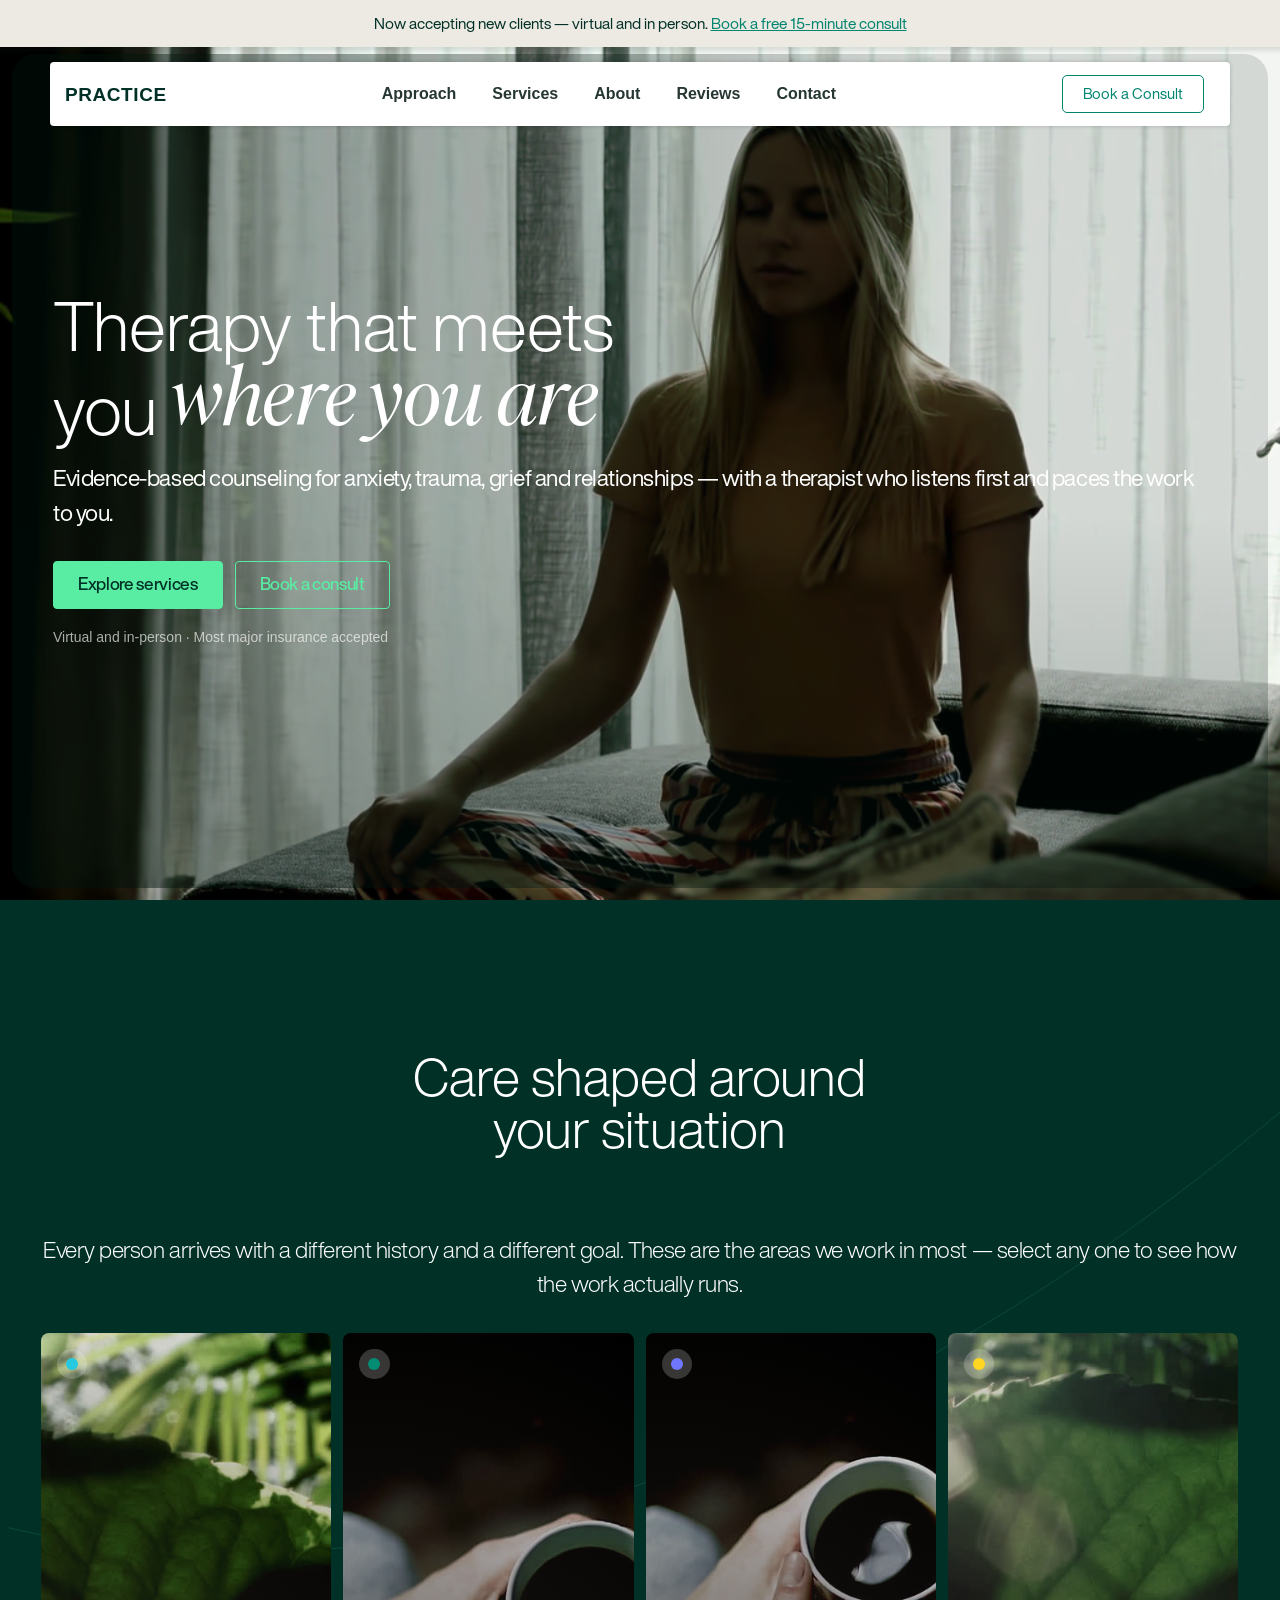
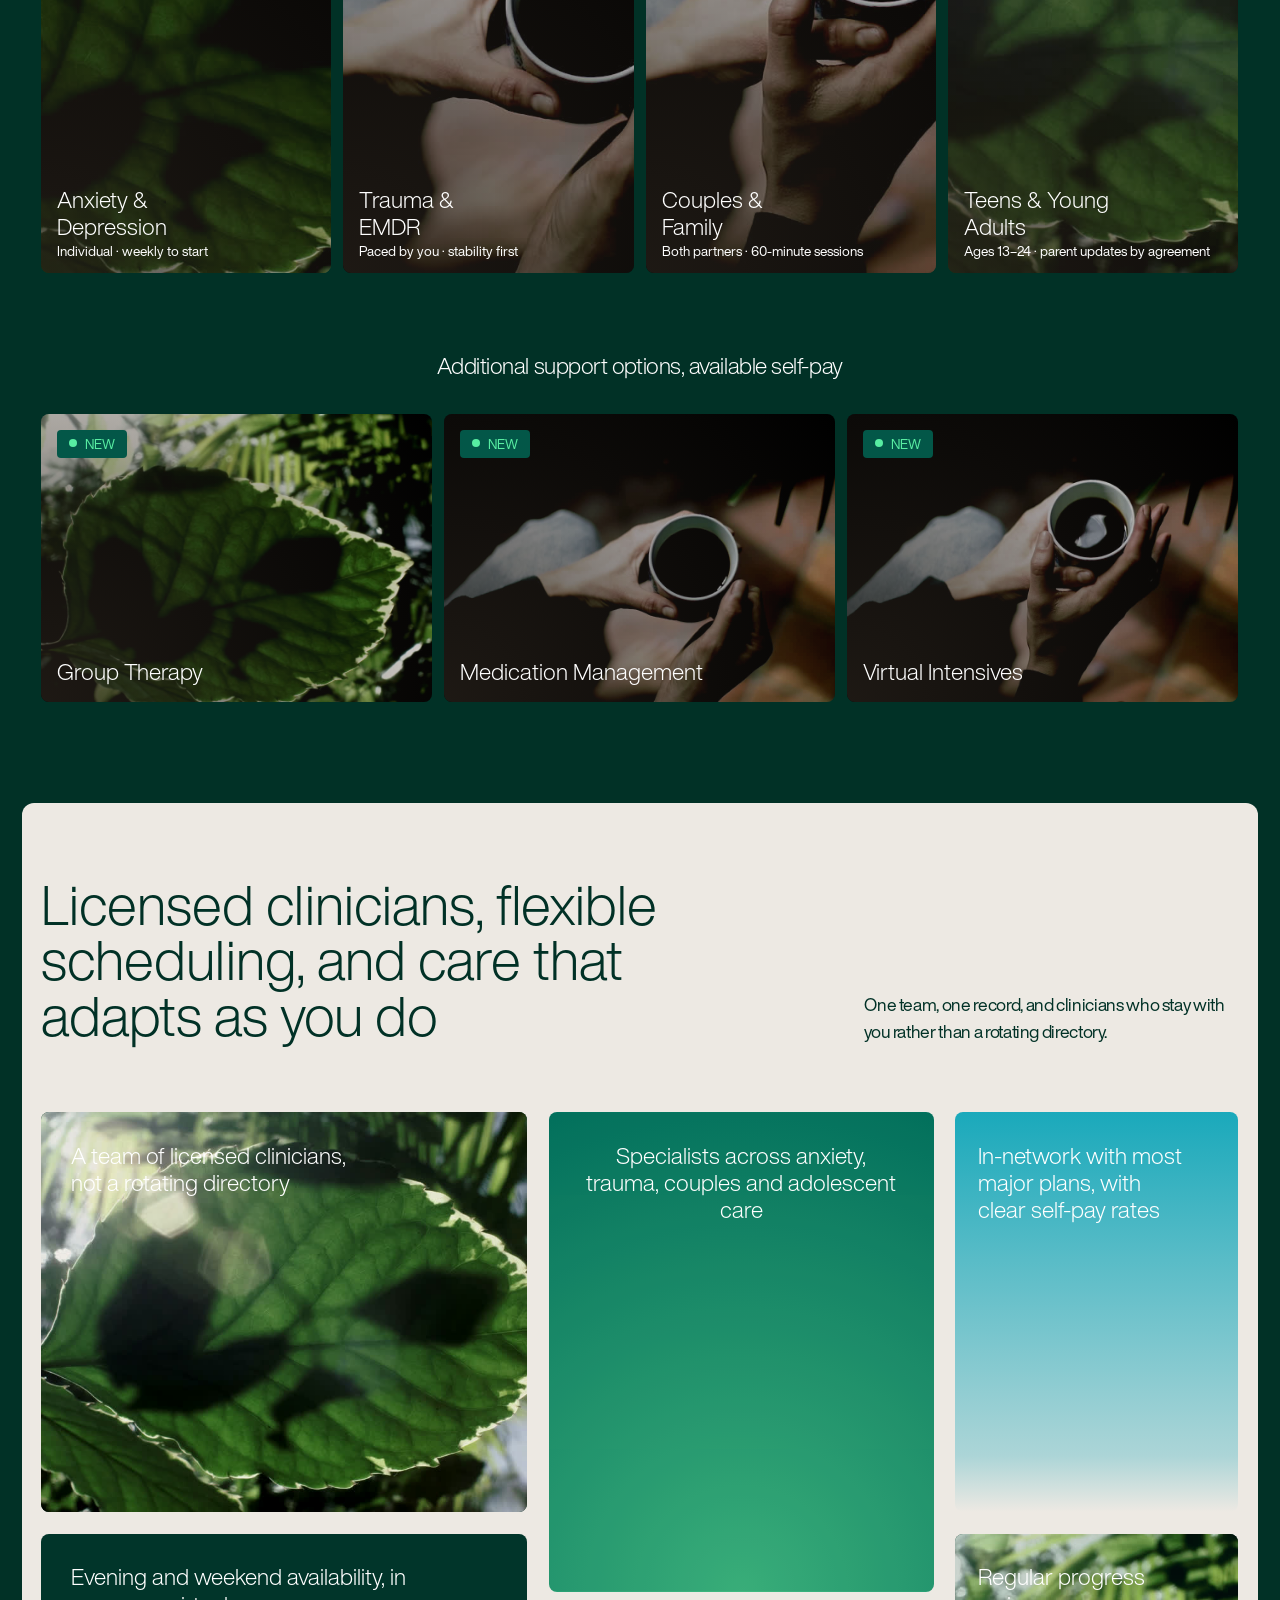
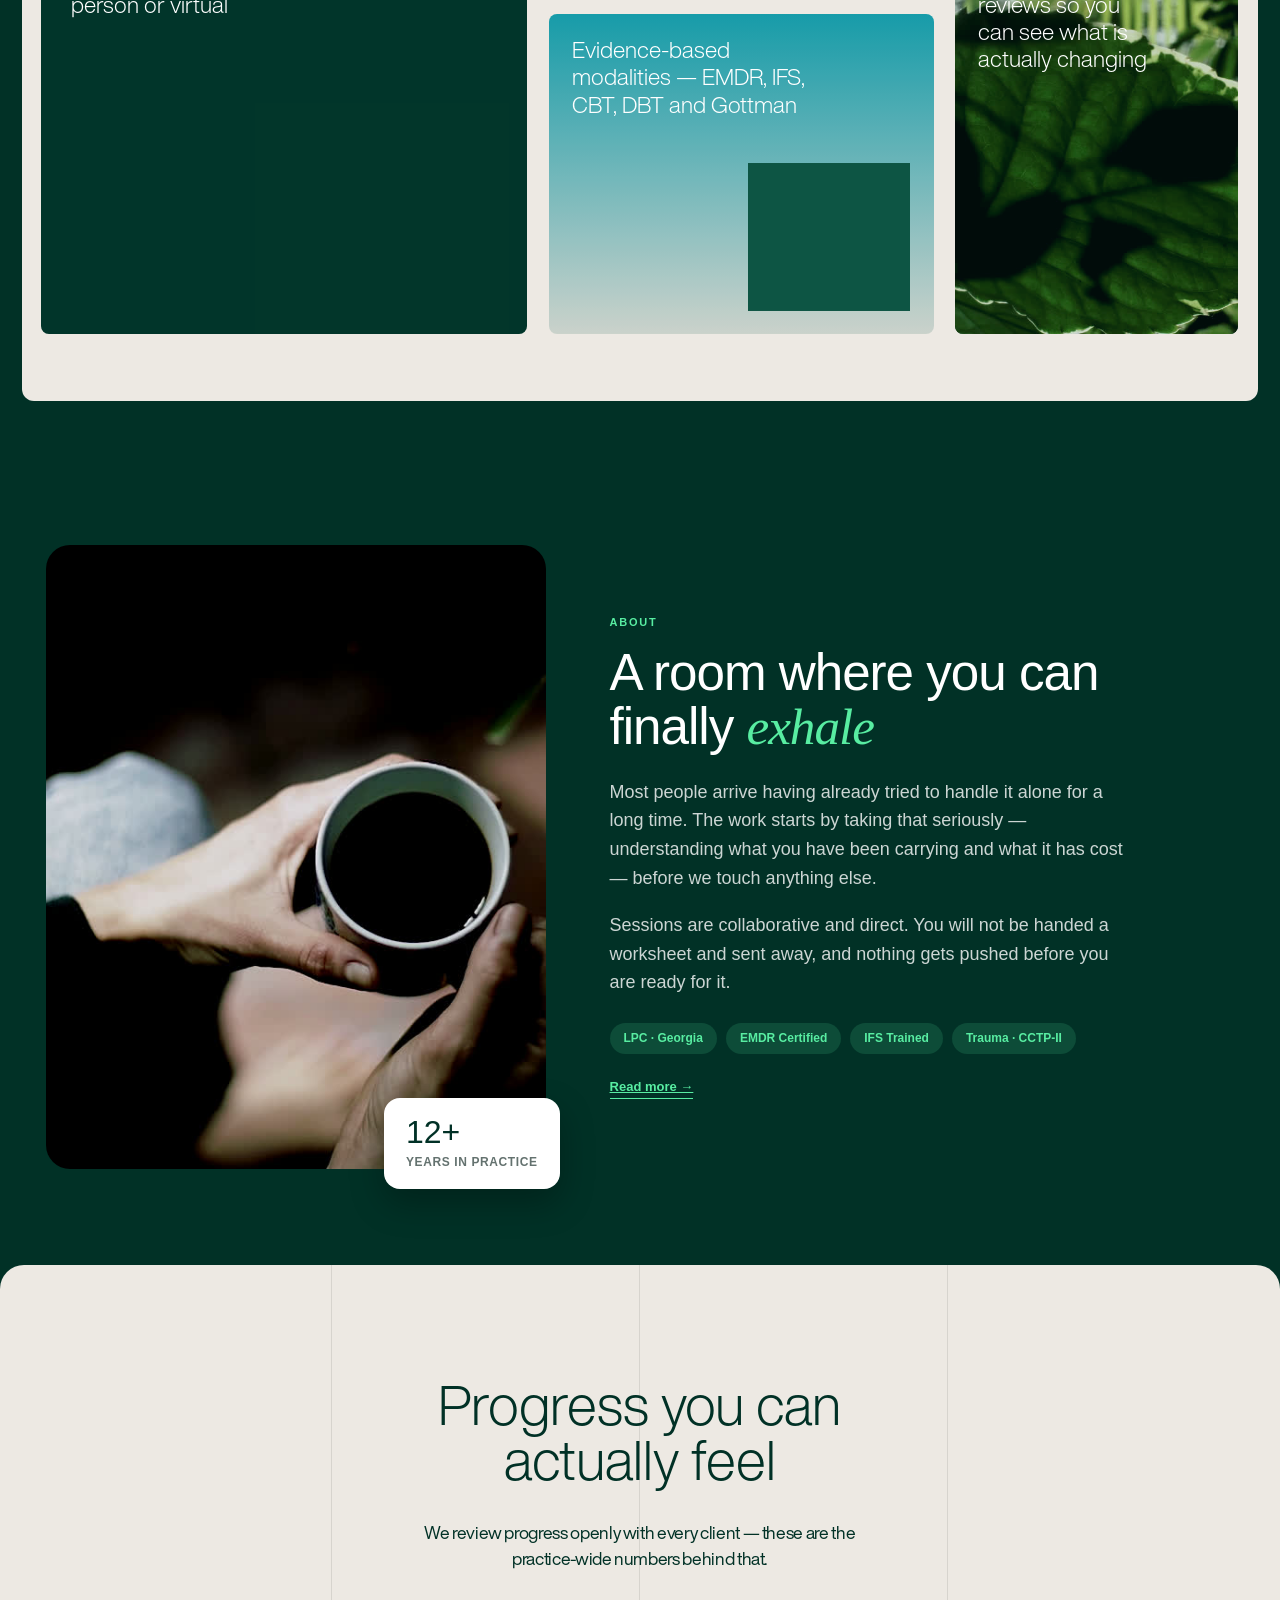
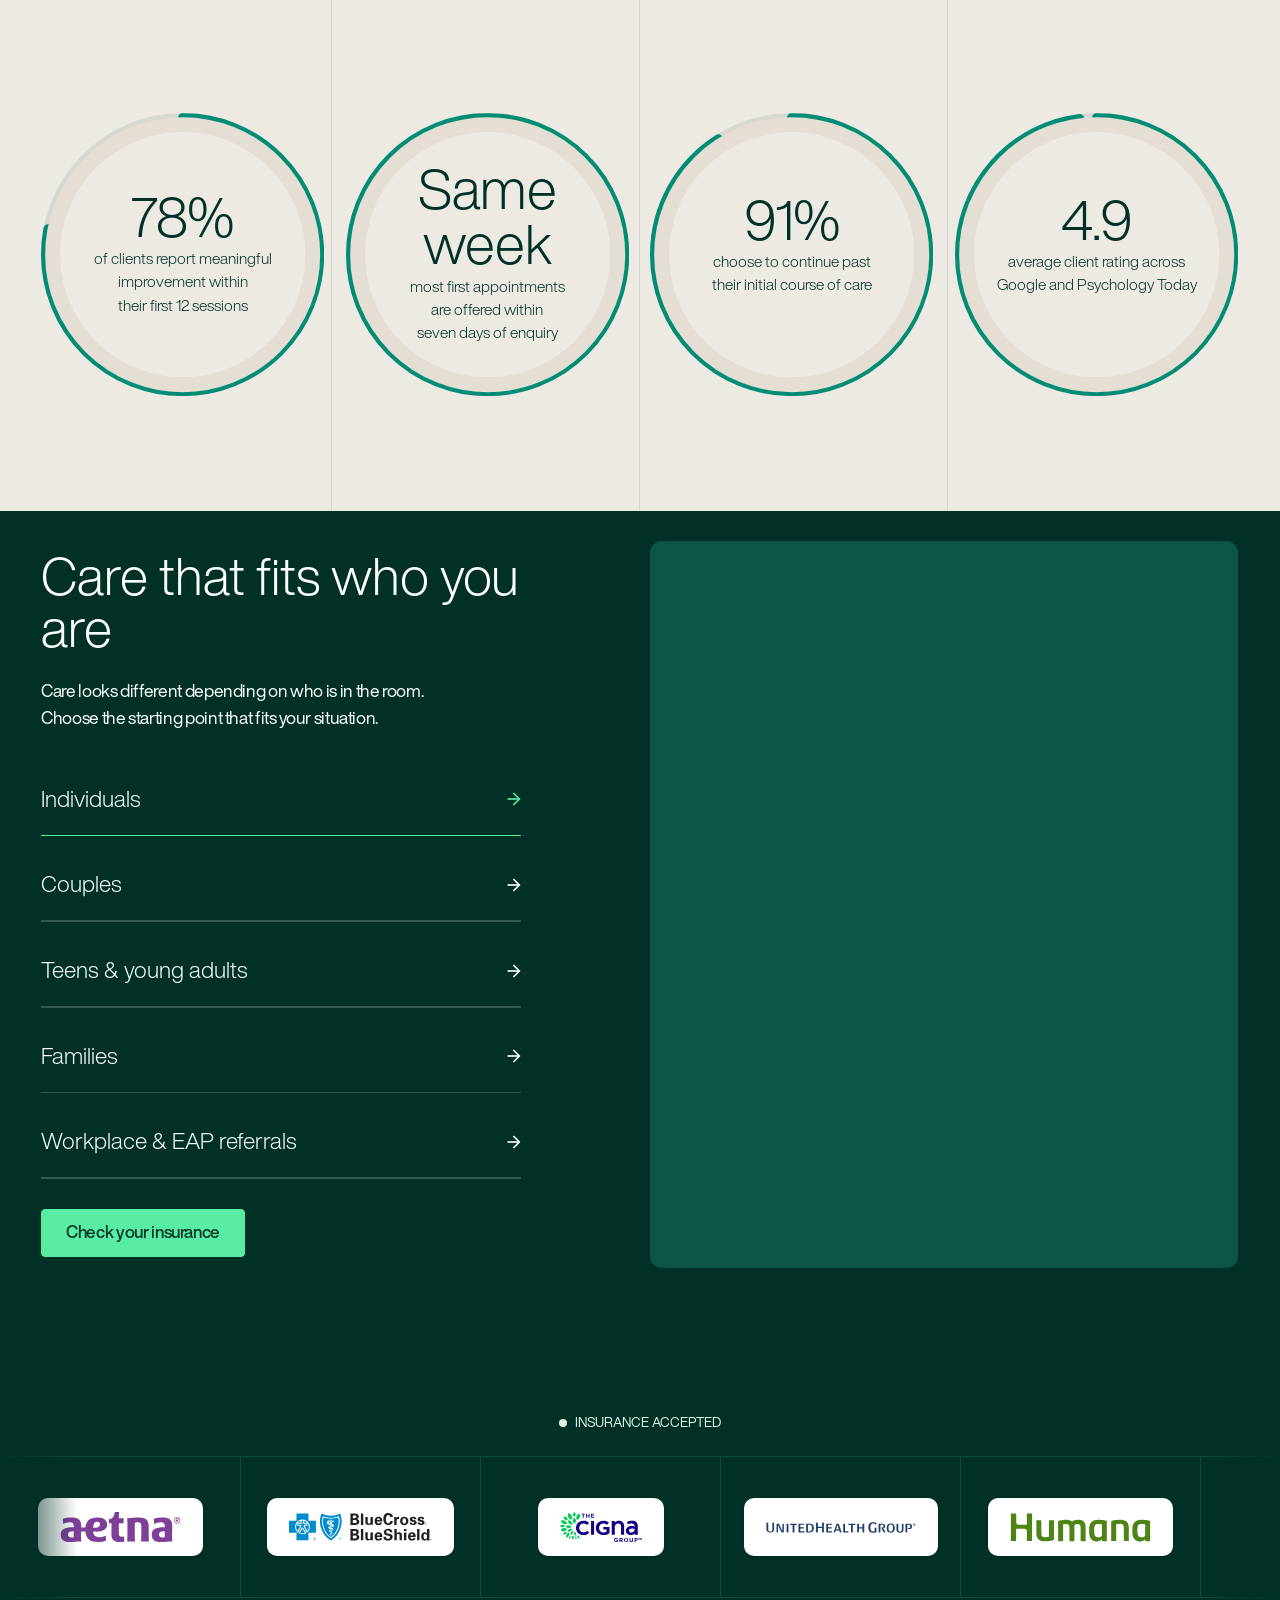
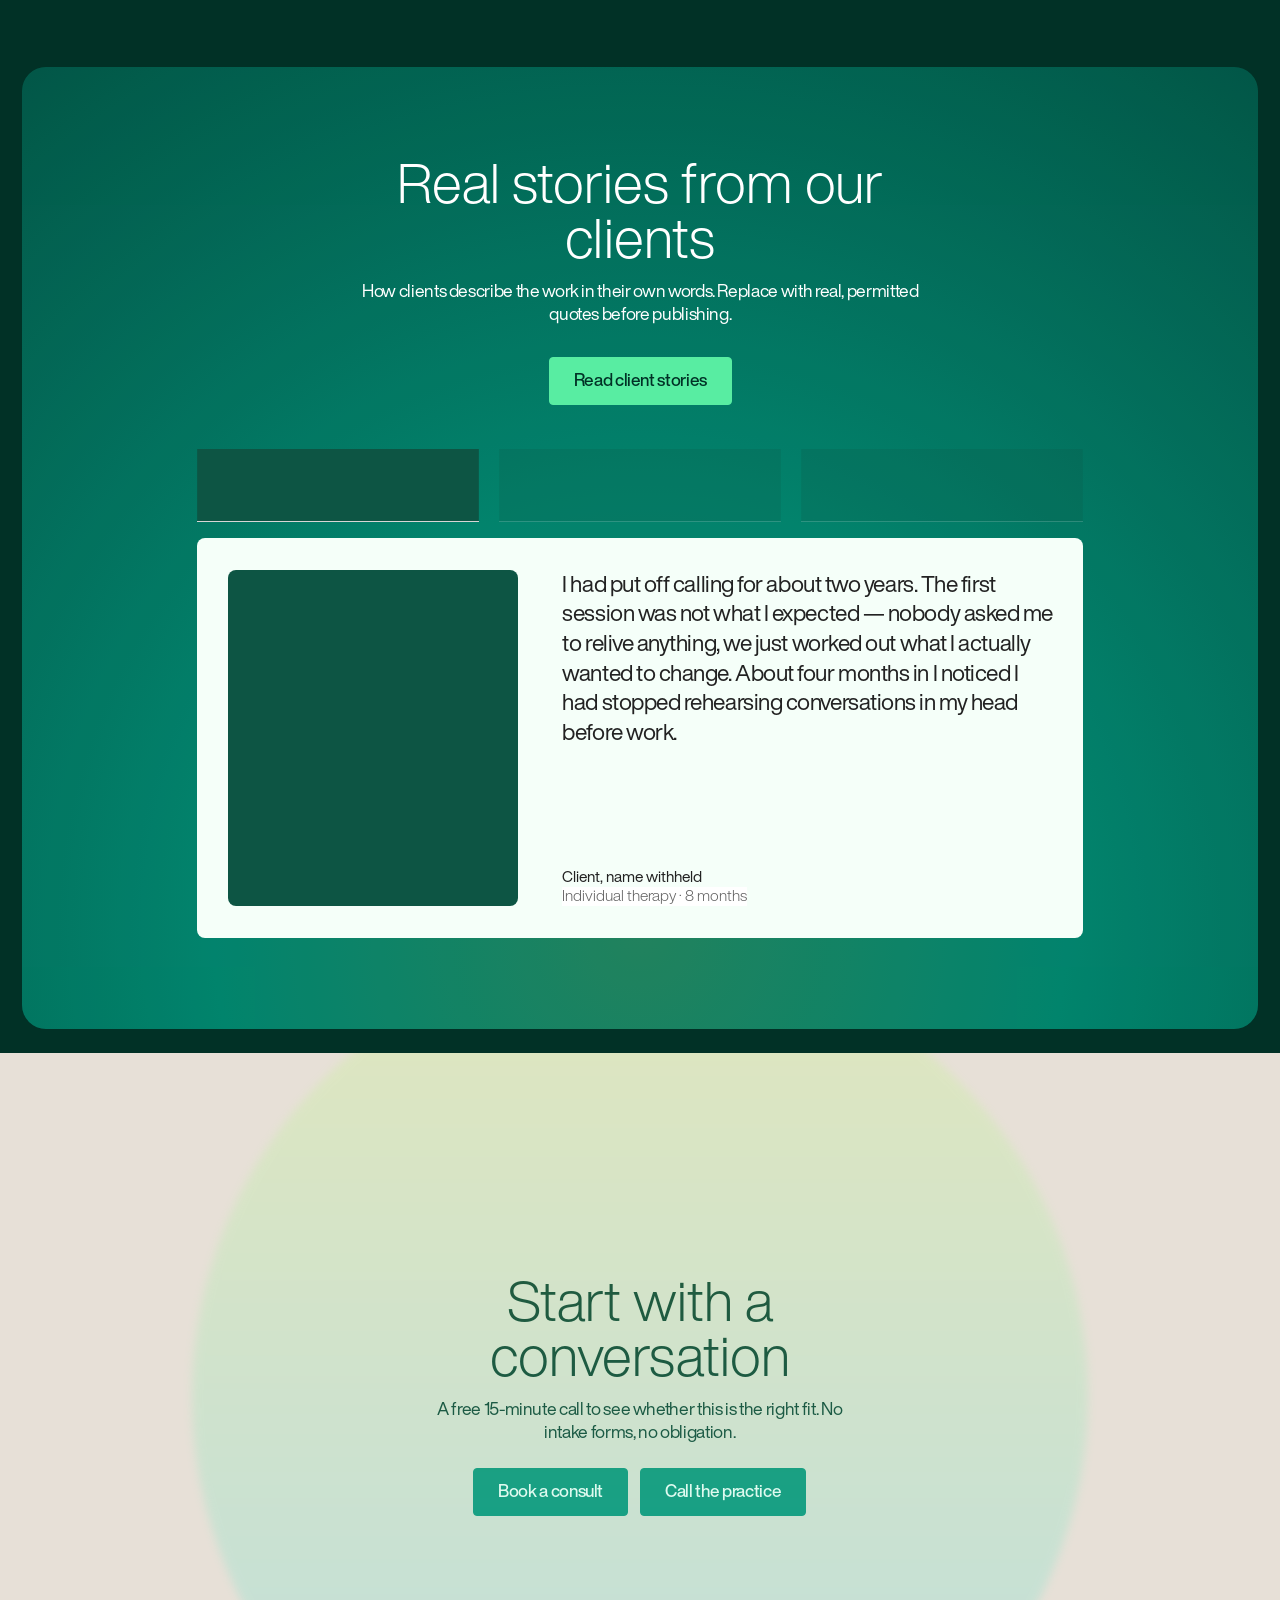
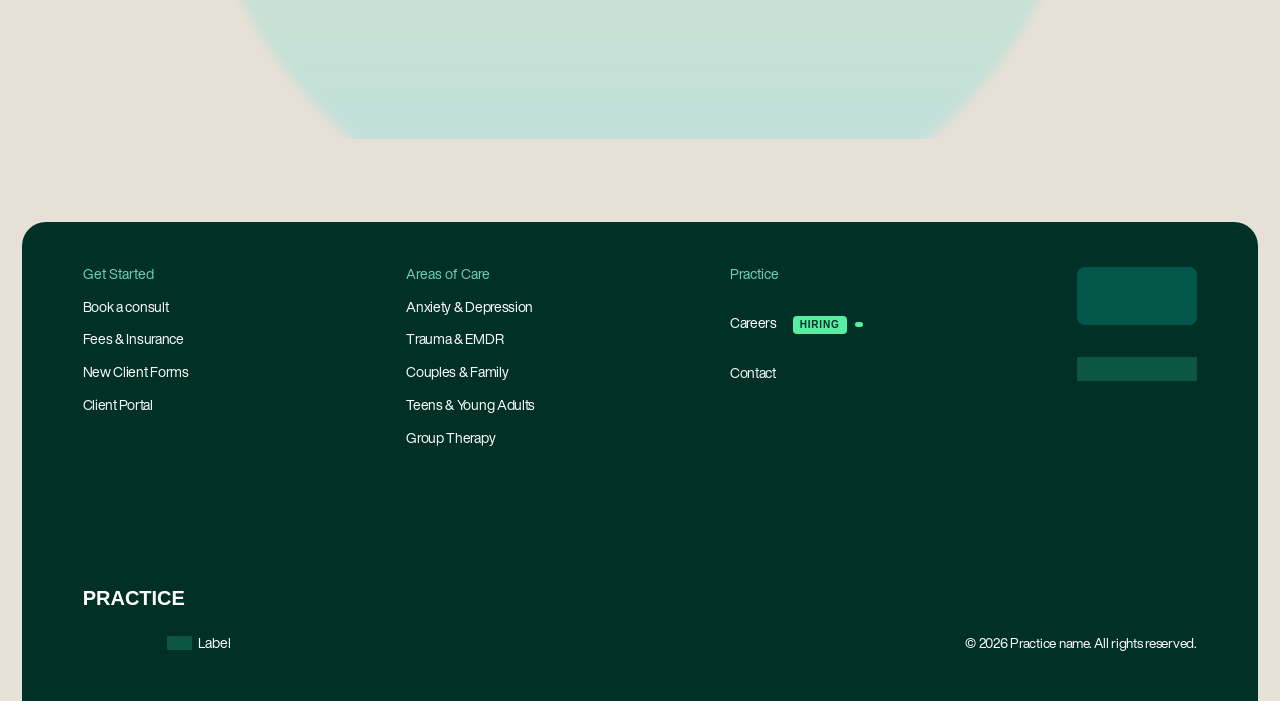
==== commit e6fa1f8f: "Remove care subtitles + empty band, About read-more modal, unstick hover - care-card subtitles remov" ====
--- a/_therapy2/index.html
+++ b/_therapy2/index.html
@@ -1,4 +1,12 @@
 <!DOCTYPE html><html data-wf-domain="marketing.mvnapp.net" data-wf-page="650c8eca01a117951582fe28" data-wf-site="5fb2b678e994739660d95086" data-wf-intellimize-customer-id="117160373" lang="en" class="w-mod-js wf-montserrat-i8-active wf-montserrat-i1-active wf-montserrat-i4-active wf-montserrat-i6-active wf-montserrat-i2-active wf-montserrat-i7-active wf-montserrat-i9-active wf-montserrat-i5-active wf-montserrat-i3-active wf-montserrat-n9-active wf-montserrat-n1-active wf-montserrat-n4-active wf-montserrat-n7-active wf-montserrat-n8-active wf-montserrat-n3-active wf-montserrat-n5-active wf-montserrat-n2-active wf-montserrat-n6-active wf-active w-mod-ix" data-sc-id="0"><!--$--><head><meta charset="utf-8"><style>.wf-force-outline-none[tabindex="-1"]:focus{outline:none;}</style><style data-hubspot-styled-components=""></style><style>
+  .n4-industry_link_item,[data-w-id],.n4-features_card_wrap,.n4-swiper_services_swiper_slide,
+  .n4-stats_item_wrap,.n4-main_marquee_list,.n4-services_text,.n4-hero_main_bg{
+    opacity:1!important;transform:none!important;visibility:visible!important}
+  .n4-industry_links_heading{color:#fff!important;transition:color .2s}
+  .n4-industry_link_item:hover .n4-industry_links_heading{color:#58eda2!important}
+  .n4-industry_link_item:hover svg{transform:translateX(6px)}
+  .n4-industry_link_item svg{transition:transform .2s}
+</style><style>
       .n4-main_marquee_wrap{display:flex;width:max-content;animation:tmarquee 42s linear infinite}
       .n4-main_marquee_component{overflow:hidden;
         -webkit-mask-image:linear-gradient(90deg,transparent,#000 6%,#000 94%,transparent);
@@ -5102,7 +5110,7 @@
 </svg></div></div><div data-swiper-arrow="services-next" class="n4-swiper_main_arrow"><div class="n4-swiper_arrow w-embed"><svg xmlns="http://www.w3.org/2000/svg" width="100%" height="100%" viewBox="0 0 17 18" fill="none" preserveAspectRatio="xMidYMid meet" aria-hidden="true" role="img">
 <path d="M15.5008 8.99976H0.5" stroke="currentColor" stroke-width="1.28571"></path>
 <path d="M8.00098 1.28564L15.7153 8.99993L8.00098 16.7142" stroke="currentColor" stroke-width="1.28571"></path>
-</svg></div></div></div></div></div><div class="n4-services_care_wrap w-variant-e6e6ef85-7f68-b628-dc28-14eb31cddc1a" data-sc-id="238"><p data-animation-gsap="fade-in" class="n4-services_text n4-u-text-style-large n4-u-weight-light n4-u-text-align-center n4-u-mb-6" data-sc-id="239" style="opacity: 0;">Additional support options, available self-pay</p><div data-swiper="services-2" class="n4-swiper_services_swiper swiper" data-sc-id="240"><div data-swiper-wrapper="services-2" role="list" data-animation-gsap="stagger-children" class="n4-swiper_services_swiper_wrapper swiper-wrapper" data-sc-id="241"><div data-swiper-slide="services-2" role="listitem" class="n4-swiper_services-care_swiper_slide swiper-slide" data-sc-id="242" style="opacity: 0;"><div class="n4-services_card_wrap is-small" data-sc-id="243"><img alt="" loading="lazy" src="./media/card-1.jpg" class="n4-services_card_bg n4-u-cover-absolute" data-sc-id="244"><div class="n4-services_card_fade n4-u-cover-absolute" data-sc-id="245"></div><div class="n4-services_card_inner n4-u-vflex-left-between n4-u-zindex-2 n4-u-gap-8" data-sc-id="246"><div class="n4-services_eyebrow_wrap n4-u-hflex-center-center n4-u-gap-2" data-sc-id="247"><div class="n4-services_eyebrow_marker" data-sc-id="248"></div><div class="n4-g_eyebrow_text n4-u-text-style-small is-service-card" data-sc-id="249">NEW</div></div><div class="n4-services_card_content" data-sc-id="250"><h3 class="n4-services-care_card_title n4-u-text-style-h5" data-sc-id="251">Group Therapy</h3><div class="n4-services_card_subtitle n4-u-text-style-small" data-sc-id="252">6–8 people · 8-week closed cohort</div><div class="n4-services_card_body_wrap" data-sc-id="253"><div class="n4-services_card_body_inner" data-sc-id="254"><p class="n4-services_card_text n4-u-text-style-main n4-u-mb-5" data-sc-id="255">Small, facilitated groups for anxiety, grief and life transitions. Six to eight people, closed cohorts, eight weeks.</p><div data-animation-gsap="" data-wf--n4-btn-main--style="primary" class="n4-btn_main_wrap" data-sc-id="256"><a target="" data-wf-native-id-path="6d0c8c87-3452-2cd4-d920-b1b3b9888b4c:de22c749-ac9d-e7d8-e61f-a7f656a2906d:edf84b01-144c-05ad-232b-fa22281eda04:ec9bab01-2bcb-d2d0-d721-2630bbac9cd4" data-wf-ao-click-engagement-tracking="true" data-wf-element-id="ec9bab01-2bcb-d2d0-d721-2630bbac9cd4" data-wf-component-context="%5B%7B%22componentId%22%3A%2299698b4a-8e98-feac-e189-f11bc5d21139%22%2C%22instanceId%22%3A%226d0c8c87-3452-2cd4-d920-b1b3b9888b4c%22%7D%2C%7B%22componentId%22%3A%22edf84b01-144c-05ad-232b-fa22281eda03%22%2C%22instanceId%22%3A%22de22c749-ac9d-e7d8-e61f-a7f656a2906d%22%7D%2C%7B%22componentId%22%3A%22ec9bab01-2bcb-d2d0-d721-2630bbac9cd4%22%2C%22instanceId%22%3A%22edf84b01-144c-05ad-232b-fa22281eda04%22%7D%5D" href="#" class="n4-g_clickable_wrap w-inline-block" data-sc-id="257" data-link="set-per-client"><!--$--><span class="n4-g_clickable_text n4-u-sr-only" data-sc-id="258">Learn more</span><!--/$--></a><div aria-hidden="true" class="n4-btn_main_text" data-sc-id="259">Learn more</div></div></div></div></div></div></div></div><div data-swiper-slide="services-2" role="listitem" class="n4-swiper_services-care_swiper_slide swiper-slide" data-sc-id="260" style="opacity: 0;"><div class="n4-services_card_wrap is-small" data-sc-id="261"><img alt="" loading="lazy" src="./media/card-2.jpg" class="n4-services_card_bg n4-u-cover-absolute" data-sc-id="262"><div class="n4-services_card_fade n4-u-cover-absolute" data-sc-id="263"></div><div class="n4-services_card_inner n4-u-vflex-left-between n4-u-zindex-2 n4-u-gap-8" data-sc-id="264"><div class="n4-services_eyebrow_wrap n4-u-hflex-center-center n4-u-gap-2" data-sc-id="265"><div class="n4-services_eyebrow_marker" data-sc-id="266"></div><div class="n4-g_eyebrow_text n4-u-text-style-small is-service-card" data-sc-id="267">NEW</div></div><div class="n4-services_card_content" data-sc-id="268"><h3 class="n4-services-care_card_title n4-u-text-style-h5" data-sc-id="269">Medication Management</h3><div class="n4-services_card_subtitle n4-u-text-style-small" data-sc-id="270">Prescribing coordinated with your therapist</div><div class="n4-services_card_body_wrap" data-sc-id="271"><div class="n4-services_card_body_inner" data-sc-id="272"><p class="n4-services_card_text n4-u-text-style-main n4-u-mb-5" data-sc-id="273">Psychiatric assessment and ongoing prescribing, coordinated with your therapist so the two halves of care actually talk.</p><div data-animation-gsap="" data-wf--n4-btn-main--style="primary" class="n4-btn_main_wrap" data-sc-id="274"><a target="" data-wf-native-id-path="6d0c8c87-3452-2cd4-d920-b1b3b9888b4c:f8b2548b-ce9a-fba7-fac9-bfe9a61ec985:edf84b01-144c-05ad-232b-fa22281eda04:ec9bab01-2bcb-d2d0-d721-2630bbac9cd4" data-wf-ao-click-engagement-tracking="true" data-wf-element-id="ec9bab01-2bcb-d2d0-d721-2630bbac9cd4" data-wf-component-context="%5B%7B%22componentId%22%3A%2299698b4a-8e98-feac-e189-f11bc5d21139%22%2C%22instanceId%22%3A%226d0c8c87-3452-2cd4-d920-b1b3b9888b4c%22%7D%2C%7B%22componentId%22%3A%22edf84b01-144c-05ad-232b-fa22281eda03%22%2C%22instanceId%22%3A%22f8b2548b-ce9a-fba7-fac9-bfe9a61ec985%22%7D%2C%7B%22componentId%22%3A%22ec9bab01-2bcb-d2d0-d721-2630bbac9cd4%22%2C%22instanceId%22%3A%22edf84b01-144c-05ad-232b-fa22281eda04%22%7D%5D" href="#" class="n4-g_clickable_wrap w-inline-block" data-sc-id="275" data-link="set-per-client"><!--$--><span class="n4-g_clickable_text n4-u-sr-only" data-sc-id="276">Learn more</span><!--/$--></a><div aria-hidden="true" class="n4-btn_main_text" data-sc-id="277">Learn more</div></div></div></div></div></div></div></div><div data-swiper-slide="services-2" role="listitem" class="n4-swiper_services-care_swiper_slide swiper-slide" data-sc-id="278" style="opacity: 0;"><div class="n4-services_card_wrap is-small" data-sc-id="279"><img alt="" loading="lazy" src="./media/card-3.jpg" class="n4-services_card_bg n4-u-cover-absolute" data-sc-id="280"><div class="n4-services_card_fade n4-u-cover-absolute" data-sc-id="281"></div><div class="n4-services_card_inner n4-u-vflex-left-between n4-u-zindex-2 n4-u-gap-8" data-sc-id="282"><div class="n4-services_eyebrow_wrap n4-u-hflex-center-center n4-u-gap-2" data-sc-id="283"><div class="n4-services_eyebrow_marker" data-sc-id="284"></div><div class="n4-g_eyebrow_text n4-u-text-style-small is-service-card" data-sc-id="285">NEW</div></div><div class="n4-services_card_content" data-sc-id="286"><h3 class="n4-services-care_card_title n4-u-text-style-h5" data-sc-id="287">Virtual Intensives</h3><div class="n4-services_card_subtitle n4-u-text-style-small" data-sc-id="288">Multi-day format · trauma and couples</div><div class="n4-services_card_body_wrap" data-sc-id="289"><div class="n4-services_card_body_inner" data-sc-id="290"><p class="n4-services_card_text n4-u-text-style-main n4-u-mb-5" data-sc-id="291">Condensed multi-day work for trauma and couples, for people who cannot commit to a weekly slot.</p><div data-animation-gsap="" data-wf--n4-btn-main--style="primary" class="n4-btn_main_wrap" data-sc-id="292"><a target="" data-wf-native-id-path="6d0c8c87-3452-2cd4-d920-b1b3b9888b4c:651eb172-ec77-a8f0-da19-c46bf6b88250:edf84b01-144c-05ad-232b-fa22281eda04:ec9bab01-2bcb-d2d0-d721-2630bbac9cd4" data-wf-ao-click-engagement-tracking="true" data-wf-element-id="ec9bab01-2bcb-d2d0-d721-2630bbac9cd4" data-wf-component-context="%5B%7B%22componentId%22%3A%2299698b4a-8e98-feac-e189-f11bc5d21139%22%2C%22instanceId%22%3A%226d0c8c87-3452-2cd4-d920-b1b3b9888b4c%22%7D%2C%7B%22componentId%22%3A%22edf84b01-144c-05ad-232b-fa22281eda03%22%2C%22instanceId%22%3A%22651eb172-ec77-a8f0-da19-c46bf6b88250%22%7D%2C%7B%22componentId%22%3A%22ec9bab01-2bcb-d2d0-d721-2630bbac9cd4%22%2C%22instanceId%22%3A%22edf84b01-144c-05ad-232b-fa22281eda04%22%7D%5D" href="#" class="n4-g_clickable_wrap w-inline-block" data-sc-id="293" data-link="set-per-client"><!--$--><span class="n4-g_clickable_text n4-u-sr-only" data-sc-id="294">Learn more</span><!--/$--></a><div aria-hidden="true" class="n4-btn_main_text" data-sc-id="295">Learn more</div></div></div></div></div></div></div></div></div></div><div class="n4-swiper_services_navigation"><div data-swiper-pagination="services"><div data-swiper="progress-line"></div></div><div class="n4-swiper_services_arrow-wrap"><div data-swiper-arrow="services-2-prev" class="n4-swiper_main_arrow"><div class="n4-swiper_arrow n4-is-prev w-embed"><svg xmlns="http://www.w3.org/2000/svg" width="100%" height="100%" viewBox="0 0 17 18" fill="none" preserveAspectRatio="xMidYMid meet" aria-hidden="true" role="img">
+</svg></div></div></div></div></div><div class="n4-services_care_wrap w-variant-e6e6ef85-7f68-b628-dc28-14eb31cddc1a" data-sc-id="238"><p data-animation-gsap="fade-in" class="n4-services_text n4-u-text-style-large n4-u-weight-light n4-u-text-align-center n4-u-mb-6" data-sc-id="239" style="opacity: 0;">Additional support options, available self-pay</p><div data-swiper="services-2" class="n4-swiper_services_swiper swiper" data-sc-id="240"><div data-swiper-wrapper="services-2" role="list" data-animation-gsap="stagger-children" class="n4-swiper_services_swiper_wrapper swiper-wrapper" data-sc-id="241"><div data-swiper-slide="services-2" role="listitem" class="n4-swiper_services-care_swiper_slide swiper-slide" data-sc-id="242" style="opacity: 0;"><div class="n4-services_card_wrap is-small" data-sc-id="243"><img alt="" loading="lazy" src="./media/card-1.jpg" class="n4-services_card_bg n4-u-cover-absolute" data-sc-id="244"><div class="n4-services_card_fade n4-u-cover-absolute" data-sc-id="245"></div><div class="n4-services_card_inner n4-u-vflex-left-between n4-u-zindex-2 n4-u-gap-8" data-sc-id="246"><div class="n4-services_eyebrow_wrap n4-u-hflex-center-center n4-u-gap-2" data-sc-id="247"><div class="n4-services_eyebrow_marker" data-sc-id="248"></div><div class="n4-g_eyebrow_text n4-u-text-style-small is-service-card" data-sc-id="249">NEW</div></div><div class="n4-services_card_content" data-sc-id="250"><h3 class="n4-services-care_card_title n4-u-text-style-h5" data-sc-id="251">Group Therapy</h3><div class="n4-services_card_body_wrap" data-sc-id="253"><div class="n4-services_card_body_inner" data-sc-id="254"><p class="n4-services_card_text n4-u-text-style-main n4-u-mb-5" data-sc-id="255">Small, facilitated groups for anxiety, grief and life transitions. Six to eight people, closed cohorts, eight weeks.</p><div data-animation-gsap="" data-wf--n4-btn-main--style="primary" class="n4-btn_main_wrap" data-sc-id="256"><a target="" data-wf-native-id-path="6d0c8c87-3452-2cd4-d920-b1b3b9888b4c:de22c749-ac9d-e7d8-e61f-a7f656a2906d:edf84b01-144c-05ad-232b-fa22281eda04:ec9bab01-2bcb-d2d0-d721-2630bbac9cd4" data-wf-ao-click-engagement-tracking="true" data-wf-element-id="ec9bab01-2bcb-d2d0-d721-2630bbac9cd4" data-wf-component-context="%5B%7B%22componentId%22%3A%2299698b4a-8e98-feac-e189-f11bc5d21139%22%2C%22instanceId%22%3A%226d0c8c87-3452-2cd4-d920-b1b3b9888b4c%22%7D%2C%7B%22componentId%22%3A%22edf84b01-144c-05ad-232b-fa22281eda03%22%2C%22instanceId%22%3A%22de22c749-ac9d-e7d8-e61f-a7f656a2906d%22%7D%2C%7B%22componentId%22%3A%22ec9bab01-2bcb-d2d0-d721-2630bbac9cd4%22%2C%22instanceId%22%3A%22edf84b01-144c-05ad-232b-fa22281eda04%22%7D%5D" href="#" class="n4-g_clickable_wrap w-inline-block" data-sc-id="257" data-link="set-per-client"><!--$--><span class="n4-g_clickable_text n4-u-sr-only" data-sc-id="258">Learn more</span><!--/$--></a><div aria-hidden="true" class="n4-btn_main_text" data-sc-id="259">Learn more</div></div></div></div></div></div></div></div><div data-swiper-slide="services-2" role="listitem" class="n4-swiper_services-care_swiper_slide swiper-slide" data-sc-id="260" style="opacity: 0;"><div class="n4-services_card_wrap is-small" data-sc-id="261"><img alt="" loading="lazy" src="./media/card-2.jpg" class="n4-services_card_bg n4-u-cover-absolute" data-sc-id="262"><div class="n4-services_card_fade n4-u-cover-absolute" data-sc-id="263"></div><div class="n4-services_card_inner n4-u-vflex-left-between n4-u-zindex-2 n4-u-gap-8" data-sc-id="264"><div class="n4-services_eyebrow_wrap n4-u-hflex-center-center n4-u-gap-2" data-sc-id="265"><div class="n4-services_eyebrow_marker" data-sc-id="266"></div><div class="n4-g_eyebrow_text n4-u-text-style-small is-service-card" data-sc-id="267">NEW</div></div><div class="n4-services_card_content" data-sc-id="268"><h3 class="n4-services-care_card_title n4-u-text-style-h5" data-sc-id="269">Medication Management</h3><div class="n4-services_card_body_wrap" data-sc-id="271"><div class="n4-services_card_body_inner" data-sc-id="272"><p class="n4-services_card_text n4-u-text-style-main n4-u-mb-5" data-sc-id="273">Psychiatric assessment and ongoing prescribing, coordinated with your therapist so the two halves of care actually talk.</p><div data-animation-gsap="" data-wf--n4-btn-main--style="primary" class="n4-btn_main_wrap" data-sc-id="274"><a target="" data-wf-native-id-path="6d0c8c87-3452-2cd4-d920-b1b3b9888b4c:f8b2548b-ce9a-fba7-fac9-bfe9a61ec985:edf84b01-144c-05ad-232b-fa22281eda04:ec9bab01-2bcb-d2d0-d721-2630bbac9cd4" data-wf-ao-click-engagement-tracking="true" data-wf-element-id="ec9bab01-2bcb-d2d0-d721-2630bbac9cd4" data-wf-component-context="%5B%7B%22componentId%22%3A%2299698b4a-8e98-feac-e189-f11bc5d21139%22%2C%22instanceId%22%3A%226d0c8c87-3452-2cd4-d920-b1b3b9888b4c%22%7D%2C%7B%22componentId%22%3A%22edf84b01-144c-05ad-232b-fa22281eda03%22%2C%22instanceId%22%3A%22f8b2548b-ce9a-fba7-fac9-bfe9a61ec985%22%7D%2C%7B%22componentId%22%3A%22ec9bab01-2bcb-d2d0-d721-2630bbac9cd4%22%2C%22instanceId%22%3A%22edf84b01-144c-05ad-232b-fa22281eda04%22%7D%5D" href="#" class="n4-g_clickable_wrap w-inline-block" data-sc-id="275" data-link="set-per-client"><!--$--><span class="n4-g_clickable_text n4-u-sr-only" data-sc-id="276">Learn more</span><!--/$--></a><div aria-hidden="true" class="n4-btn_main_text" data-sc-id="277">Learn more</div></div></div></div></div></div></div></div><div data-swiper-slide="services-2" role="listitem" class="n4-swiper_services-care_swiper_slide swiper-slide" data-sc-id="278" style="opacity: 0;"><div class="n4-services_card_wrap is-small" data-sc-id="279"><img alt="" loading="lazy" src="./media/card-3.jpg" class="n4-services_card_bg n4-u-cover-absolute" data-sc-id="280"><div class="n4-services_card_fade n4-u-cover-absolute" data-sc-id="281"></div><div class="n4-services_card_inner n4-u-vflex-left-between n4-u-zindex-2 n4-u-gap-8" data-sc-id="282"><div class="n4-services_eyebrow_wrap n4-u-hflex-center-center n4-u-gap-2" data-sc-id="283"><div class="n4-services_eyebrow_marker" data-sc-id="284"></div><div class="n4-g_eyebrow_text n4-u-text-style-small is-service-card" data-sc-id="285">NEW</div></div><div class="n4-services_card_content" data-sc-id="286"><h3 class="n4-services-care_card_title n4-u-text-style-h5" data-sc-id="287">Virtual Intensives</h3><div class="n4-services_card_body_wrap" data-sc-id="289"><div class="n4-services_card_body_inner" data-sc-id="290"><p class="n4-services_card_text n4-u-text-style-main n4-u-mb-5" data-sc-id="291">Condensed multi-day work for trauma and couples, for people who cannot commit to a weekly slot.</p><div data-animation-gsap="" data-wf--n4-btn-main--style="primary" class="n4-btn_main_wrap" data-sc-id="292"><a target="" data-wf-native-id-path="6d0c8c87-3452-2cd4-d920-b1b3b9888b4c:651eb172-ec77-a8f0-da19-c46bf6b88250:edf84b01-144c-05ad-232b-fa22281eda04:ec9bab01-2bcb-d2d0-d721-2630bbac9cd4" data-wf-ao-click-engagement-tracking="true" data-wf-element-id="ec9bab01-2bcb-d2d0-d721-2630bbac9cd4" data-wf-component-context="%5B%7B%22componentId%22%3A%2299698b4a-8e98-feac-e189-f11bc5d21139%22%2C%22instanceId%22%3A%226d0c8c87-3452-2cd4-d920-b1b3b9888b4c%22%7D%2C%7B%22componentId%22%3A%22edf84b01-144c-05ad-232b-fa22281eda03%22%2C%22instanceId%22%3A%22651eb172-ec77-a8f0-da19-c46bf6b88250%22%7D%2C%7B%22componentId%22%3A%22ec9bab01-2bcb-d2d0-d721-2630bbac9cd4%22%2C%22instanceId%22%3A%22edf84b01-144c-05ad-232b-fa22281eda04%22%7D%5D" href="#" class="n4-g_clickable_wrap w-inline-block" data-sc-id="293" data-link="set-per-client"><!--$--><span class="n4-g_clickable_text n4-u-sr-only" data-sc-id="294">Learn more</span><!--/$--></a><div aria-hidden="true" class="n4-btn_main_text" data-sc-id="295">Learn more</div></div></div></div></div></div></div></div></div></div><div class="n4-swiper_services_navigation"><div data-swiper-pagination="services"><div data-swiper="progress-line"></div></div><div class="n4-swiper_services_arrow-wrap"><div data-swiper-arrow="services-2-prev" class="n4-swiper_main_arrow"><div class="n4-swiper_arrow n4-is-prev w-embed"><svg xmlns="http://www.w3.org/2000/svg" width="100%" height="100%" viewBox="0 0 17 18" fill="none" preserveAspectRatio="xMidYMid meet" aria-hidden="true" role="img">
   <path d="M15.5008 8.99976H0.5" stroke="currentColor" stroke-width="1.28571"></path>
   <path d="M8.00098 1.28564L15.7153 8.99993L8.00098 16.7142" stroke="currentColor" stroke-width="1.28571"></path>
 </svg></div></div><div data-swiper-arrow="services-2-next" class="n4-swiper_main_arrow"><div class="n4-swiper_arrow w-embed"><svg xmlns="http://www.w3.org/2000/svg" width="100%" height="100%" viewBox="0 0 17 18" fill="none" preserveAspectRatio="xMidYMid meet" aria-hidden="true" role="img">
@@ -5296,12 +5304,12 @@
               font:700 12px/1.4 Inter,Arial,sans-serif;color:#58eda2;white-space:nowrap">EMDR Certified</span><span style="padding:7px 14px;border-radius:500px;background:rgba(88,237,162,.14);
               font:700 12px/1.4 Inter,Arial,sans-serif;color:#58eda2;white-space:nowrap">IFS Trained</span><span style="padding:7px 14px;border-radius:500px;background:rgba(88,237,162,.14);
               font:700 12px/1.4 Inter,Arial,sans-serif;color:#58eda2;white-space:nowrap">Trauma · CCTP-II</span>
-        </div>
+        </div><a href="#" id="aboutMore" style="display:inline-block;margin-top:24px;font:700 13px/1.4 Inter,Arial,sans-serif;color:#58eda2;border-bottom:1px solid currentColor;padding-bottom:2px">Read more →</a>
       </div>
     </div>
   </div>
 </section>
-<style>@media(max-width:991px){#about>div>div{grid-template-columns:1fr!important;gap:48px!important}}</style><div class="n4-parallax_wrap" data-sc-id="377"><div class="n4-parallax_sticky n4-u-position-sticky" data-sc-id="378" style="background-image: url(./media/band.jpg); background-size: cover; background-position: center;"><div class="n4-parallax_visual_wrap n4-u-visual-wrap" data-sc-id="379"><!--$--><picture media="(max-width: 40em)" source="https://cdn.prod.website-files.com/6852bfe36ae15161b29ae55e/685d8f4123ac4bf68b6a798b_parallex-mobile.webp"><!--$--><!--/$--><img src="data:image/svg+xml;utf8,%3Csvg%20xmlns%3D%22http%3A%2F%2Fwww.w3.org%2F2000%2Fsvg%22%20viewBox%3D%220%200%20239%20140%22%3E%3Crect%20width%3D%22239%22%20height%3D%22140%22%20fill%3D%22%230d5544%22%2F%3E%3C%2Fsvg%3E" loading="lazy" alt="" class="n4-parallex_visual n4-u-cover-absolute" data-sc-id="380" data-slot="image"></picture><!--/$--></div></div><div class="n4-parallax_overlap n4-u-zindex-2" data-sc-id="381"><section data-wf--n4-section-stats--variant="base" class="n4-stats_wrap" data-sc-id="382"><div class="n4-u-embed-css w-embed"><style>
+<style>@media(max-width:991px){#about>div>div{grid-template-columns:1fr!important;gap:48px!important}}</style><div class="n4-parallax_wrap" data-sc-id="377"><div class="n4-parallax_overlap n4-u-zindex-2" data-sc-id="381"><section data-wf--n4-section-stats--variant="base" class="n4-stats_wrap" data-sc-id="382"><div class="n4-u-embed-css w-embed"><style>
   @container stats (width < 70em) {
     .n4-stats_layout.n4-u-grid-above {
       --_column-count---value: 2;
@@ -6115,4 +6123,66 @@
   };
   'requestIdleCallback' in window ? requestIdleCallback(go,{timeout:2500}) : setTimeout(go,1200);
 })();
+</script>
+<div id="aboutModal" role="dialog" aria-modal="true" aria-labelledby="aboutModalTitle" style="position:fixed;inset:0;z-index:9500;background:rgba(1,20,14,.62);
+            display:none;align-items:center;justify-content:center;padding:24px">
+  <div style="background:#fff;border-radius:20px;max-width:640px;width:100%;max-height:88vh;
+              overflow:hidden;display:flex;flex-direction:column">
+    <div style="padding:26px 30px;background:#013126;color:#fff;display:flex;
+                align-items:flex-start;justify-content:space-between;gap:16px">
+      <div>
+        <span style="display:block;margin-bottom:8px;font:700 11px/1.4 Inter,Arial,sans-serif;
+                     letter-spacing:.14em;text-transform:uppercase;color:#58eda2">About the practice</span>
+        <h3 id="aboutModalTitle" style="margin:0;font:300 26px/1.25 Inter,Arial,sans-serif">
+          How the work actually runs</h3>
+      </div>
+      <button id="aboutModalX" aria-label="Close" style="flex:none;width:36px;height:36px;border-radius:50%;background:rgba(255,255,255,.18);
+                     color:#fff;display:grid;place-items:center;font-size:18px;line-height:1">×</button>
+    </div>
+    <div style="padding:26px 30px 30px;overflow-y:auto">
+      <p style="margin:0;font:400 16px/1.65 Inter,Arial,sans-serif;color:#64726f">
+        Sessions run 50 minutes, usually weekly to begin with and moving to fortnightly as things
+        settle. You set what gets discussed and when — nothing is pushed before you are
+        ready for it.</p>
+      <h4 style="margin:24px 0 0;font:700 13px/1.4 Inter,Arial,sans-serif;letter-spacing:.06em;
+                 text-transform:uppercase;color:#013126">What to expect early on</h4>
+      <ul style="margin:12px 0 0;padding-left:20px">
+        <li style="margin-bottom:8px;font:400 15px/1.55 Inter,Arial,sans-serif;color:#64726f">
+          A free 15-minute call first, to check this is the right fit before anything is booked.</li>
+        <li style="margin-bottom:8px;font:400 15px/1.55 Inter,Arial,sans-serif;color:#64726f">
+          A first session spent mapping what you want to be different, not recounting history.</li>
+        <li style="margin-bottom:8px;font:400 15px/1.55 Inter,Arial,sans-serif;color:#64726f">
+          An agreed pace, reviewed openly as you go rather than assumed.</li>
+        <li style="font:400 15px/1.55 Inter,Arial,sans-serif;color:#64726f">
+          A referral onward if someone else is genuinely the better fit.</li>
+      </ul>
+      <h4 style="margin:24px 0 0;font:700 13px/1.4 Inter,Arial,sans-serif;letter-spacing:.06em;
+                 text-transform:uppercase;color:#013126">Training and approach</h4>
+      <p style="margin:12px 0 0;font:400 15px/1.65 Inter,Arial,sans-serif;color:#64726f">
+        Licensed professional counselor with certification in EMDR and training in Internal Family
+        Systems, alongside CBT, DBT and Gottman method for couples. Which of those gets used depends
+        on what you bring, not on a fixed house style.</p>
+      <div style="margin-top:26px;display:flex;gap:12px;flex-wrap:wrap">
+        <a href="#contact" id="aboutModalCta" style="display:inline-flex;align-items:center;height:48px;padding:0 28px;border-radius:500px;
+                  background:#028c74;color:#fff;font:600 16px/1 Inter,Arial,sans-serif">Book a consult</a>
+        <button id="aboutModalClose2" style="height:48px;padding:0 28px;border-radius:500px;border:1px solid #013126;
+                       color:#013126;font:600 16px/1 Inter,Arial,sans-serif">Close</button>
+      </div>
+    </div>
+  </div>
+</div>
+<script>
+(function(){
+  var m=document.getElementById('aboutModal'),o=document.getElementById('aboutMore'),
+      x=document.getElementById('aboutModalX'),c=document.getElementById('aboutModalClose2');
+  if(!m||!o) return;
+  function open(e){ e&&e.preventDefault(); m.style.display='flex';
+    document.body.style.overflow='hidden'; x&&x.focus(); }
+  function close(){ m.style.display='none'; document.body.style.overflow=''; o.focus(); }
+  o.addEventListener('click',open); x&&x.addEventListener('click',close);
+  c&&c.addEventListener('click',close);
+  m.addEventListener('click',function(e){ if(e.target===m) close(); });
+  document.addEventListener('keydown',function(e){
+    if(e.key==='Escape'&&m.style.display==='flex') close(); });
+})();
 </script><script>window.Webflow=window.Webflow||[];window.Webflow.require=window.Webflow.require||function(){return{init:function(){},destroy:function(){}}};window.Webflow.push=window.Webflow.push||function(f){try{typeof f==="function"&&f()}catch(e){}};window.Webflow.env=window.Webflow.env||function(){return false};</script></body></html>
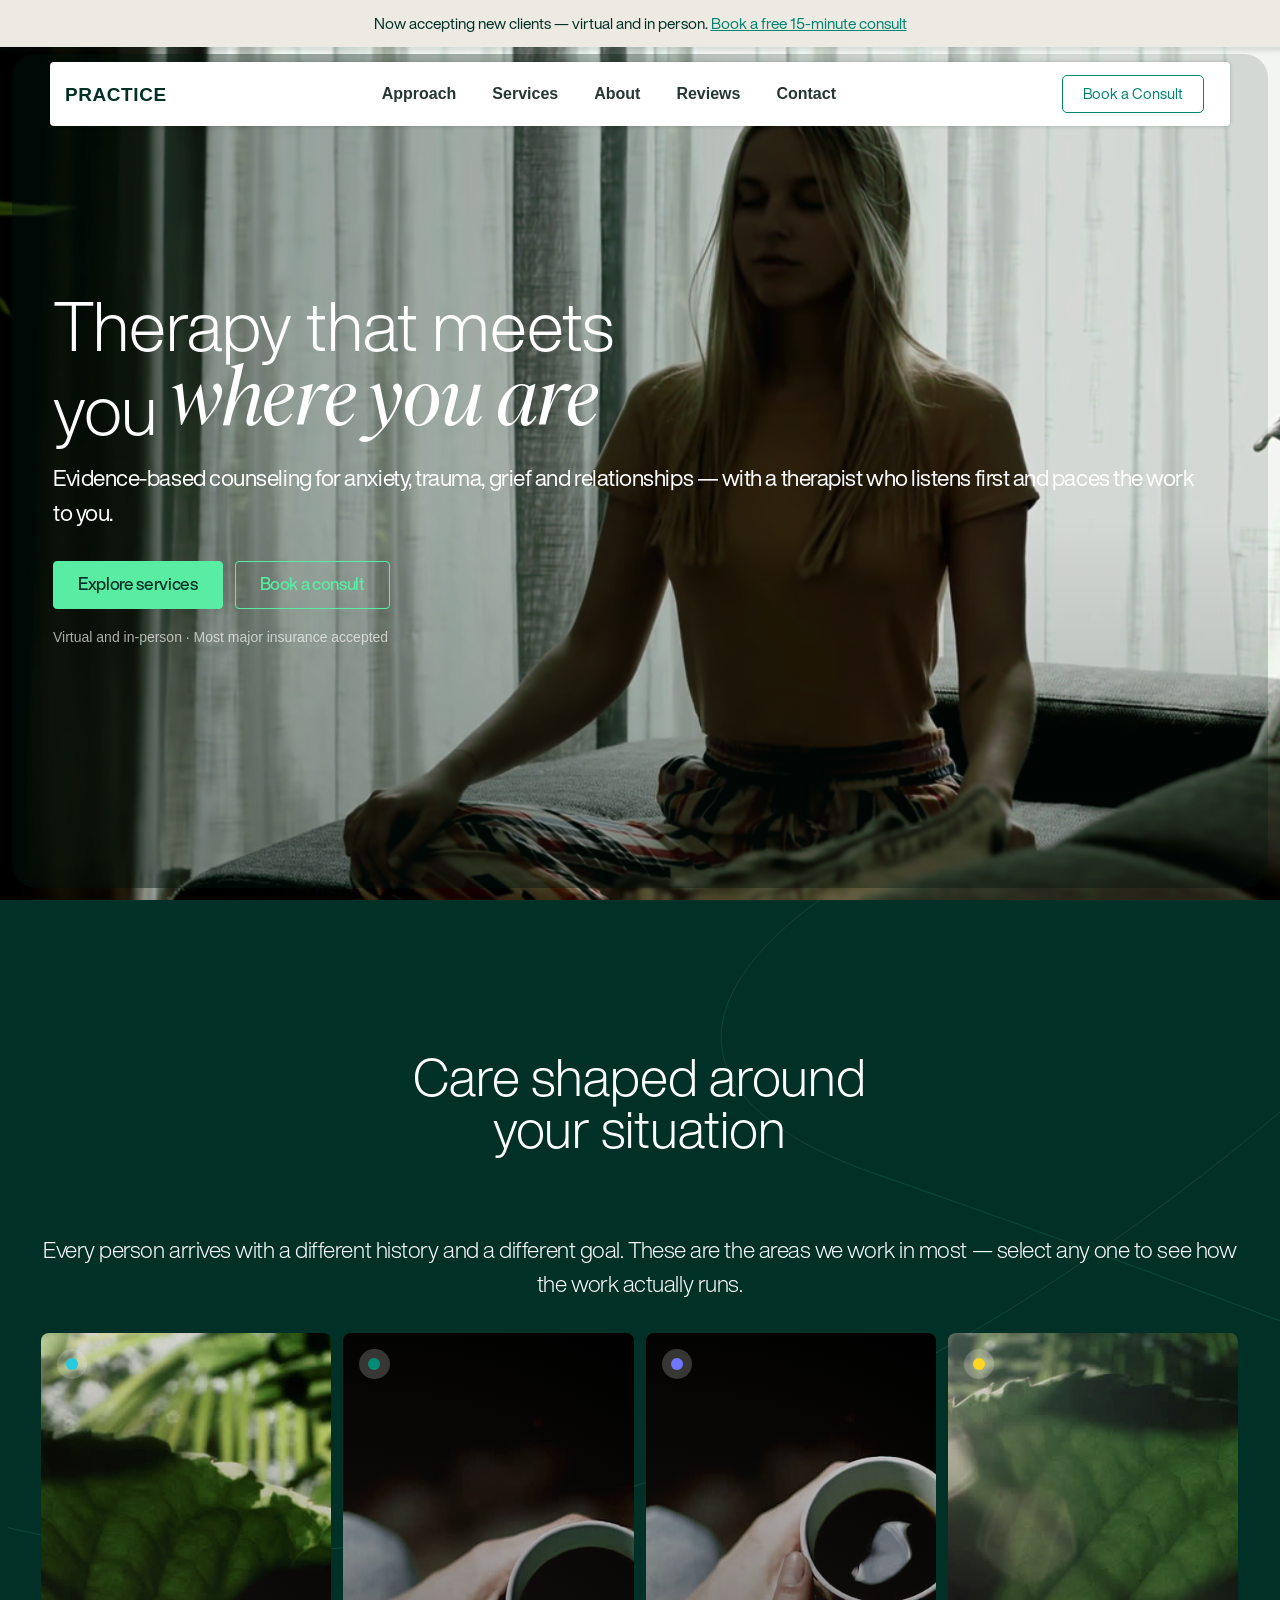
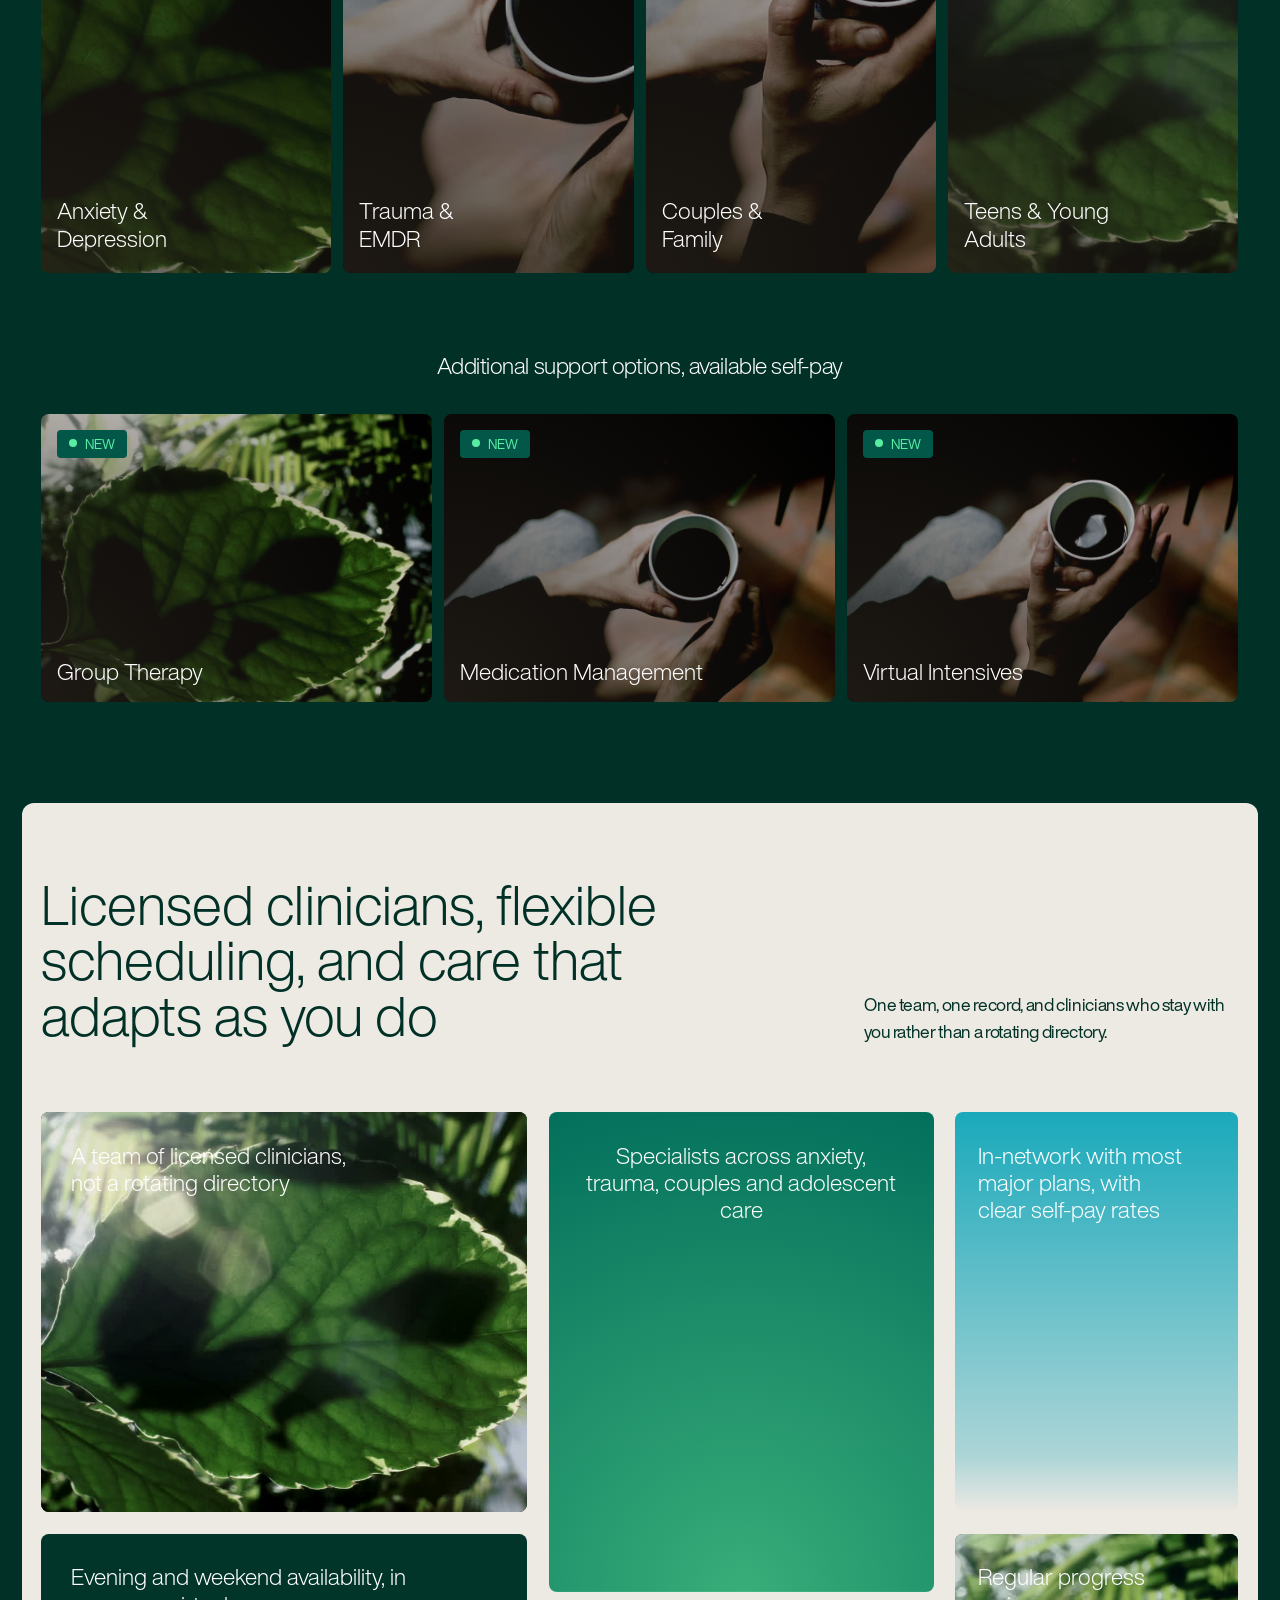
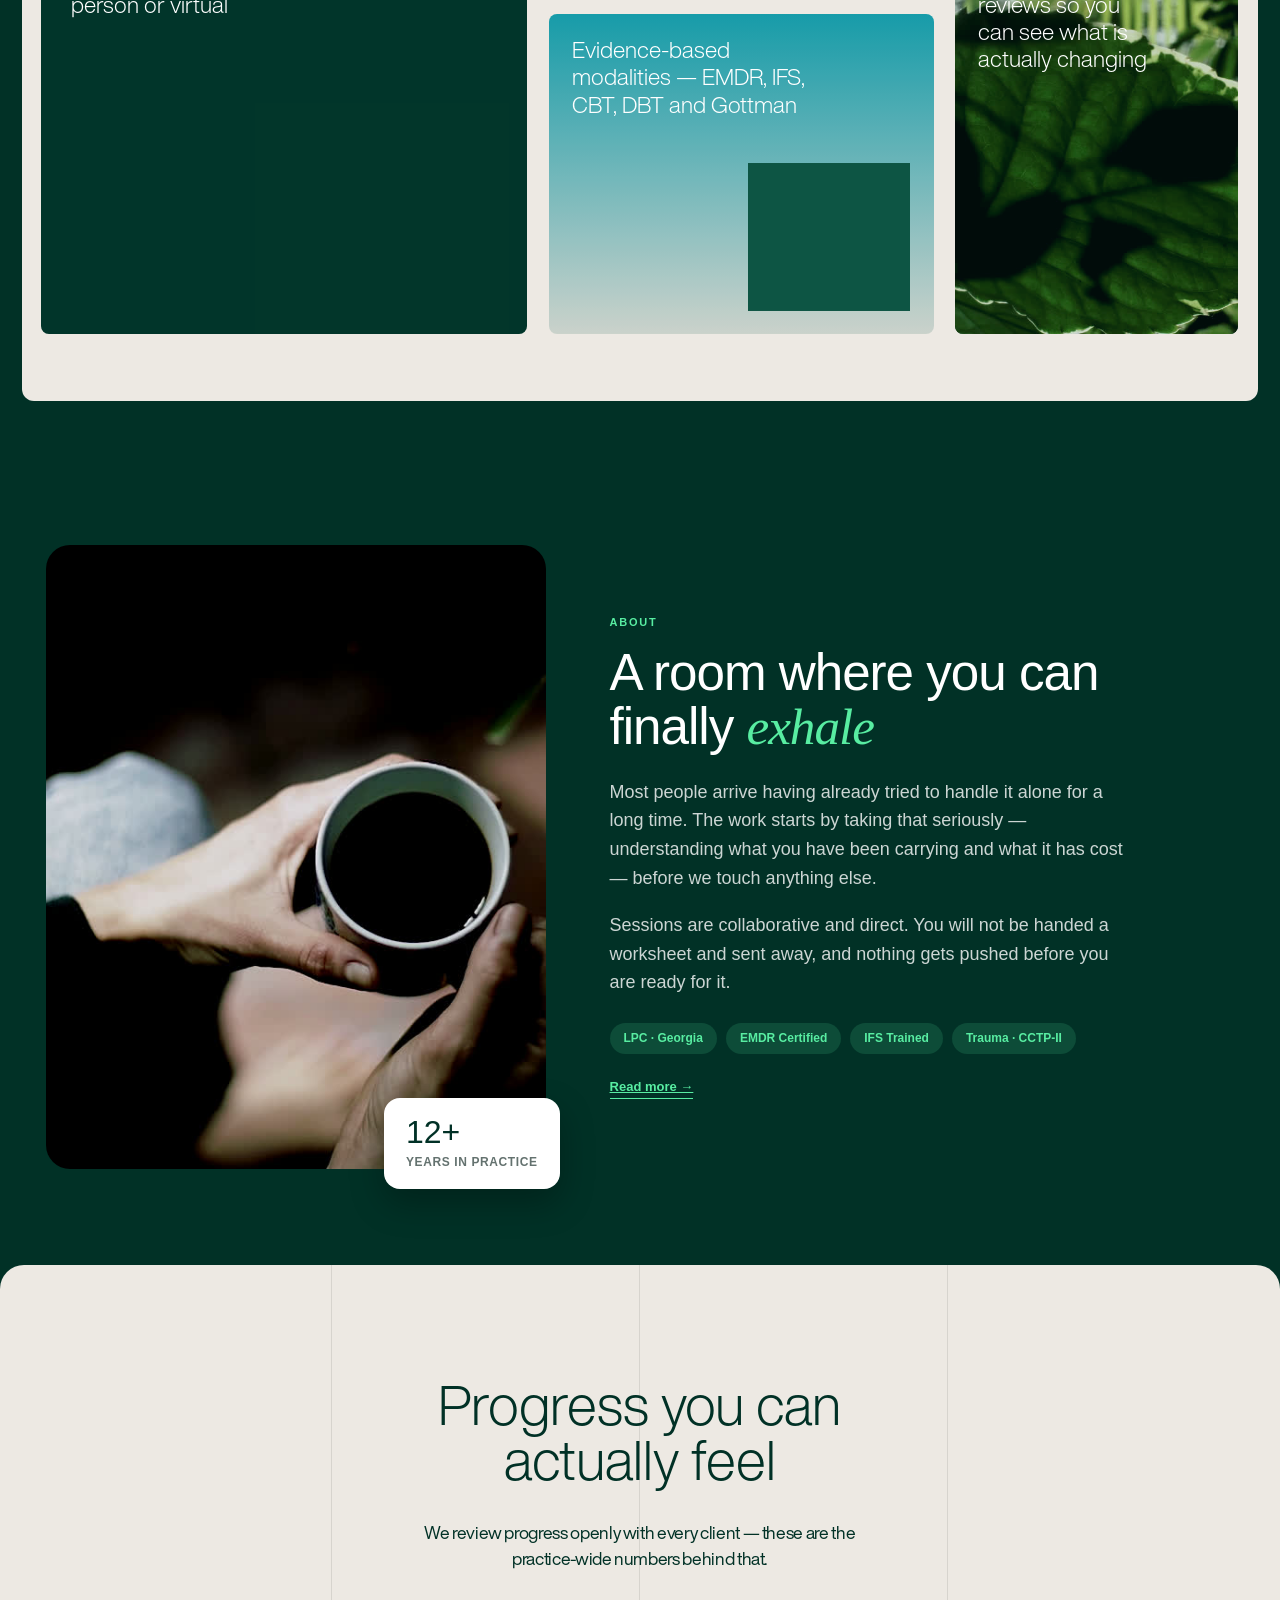
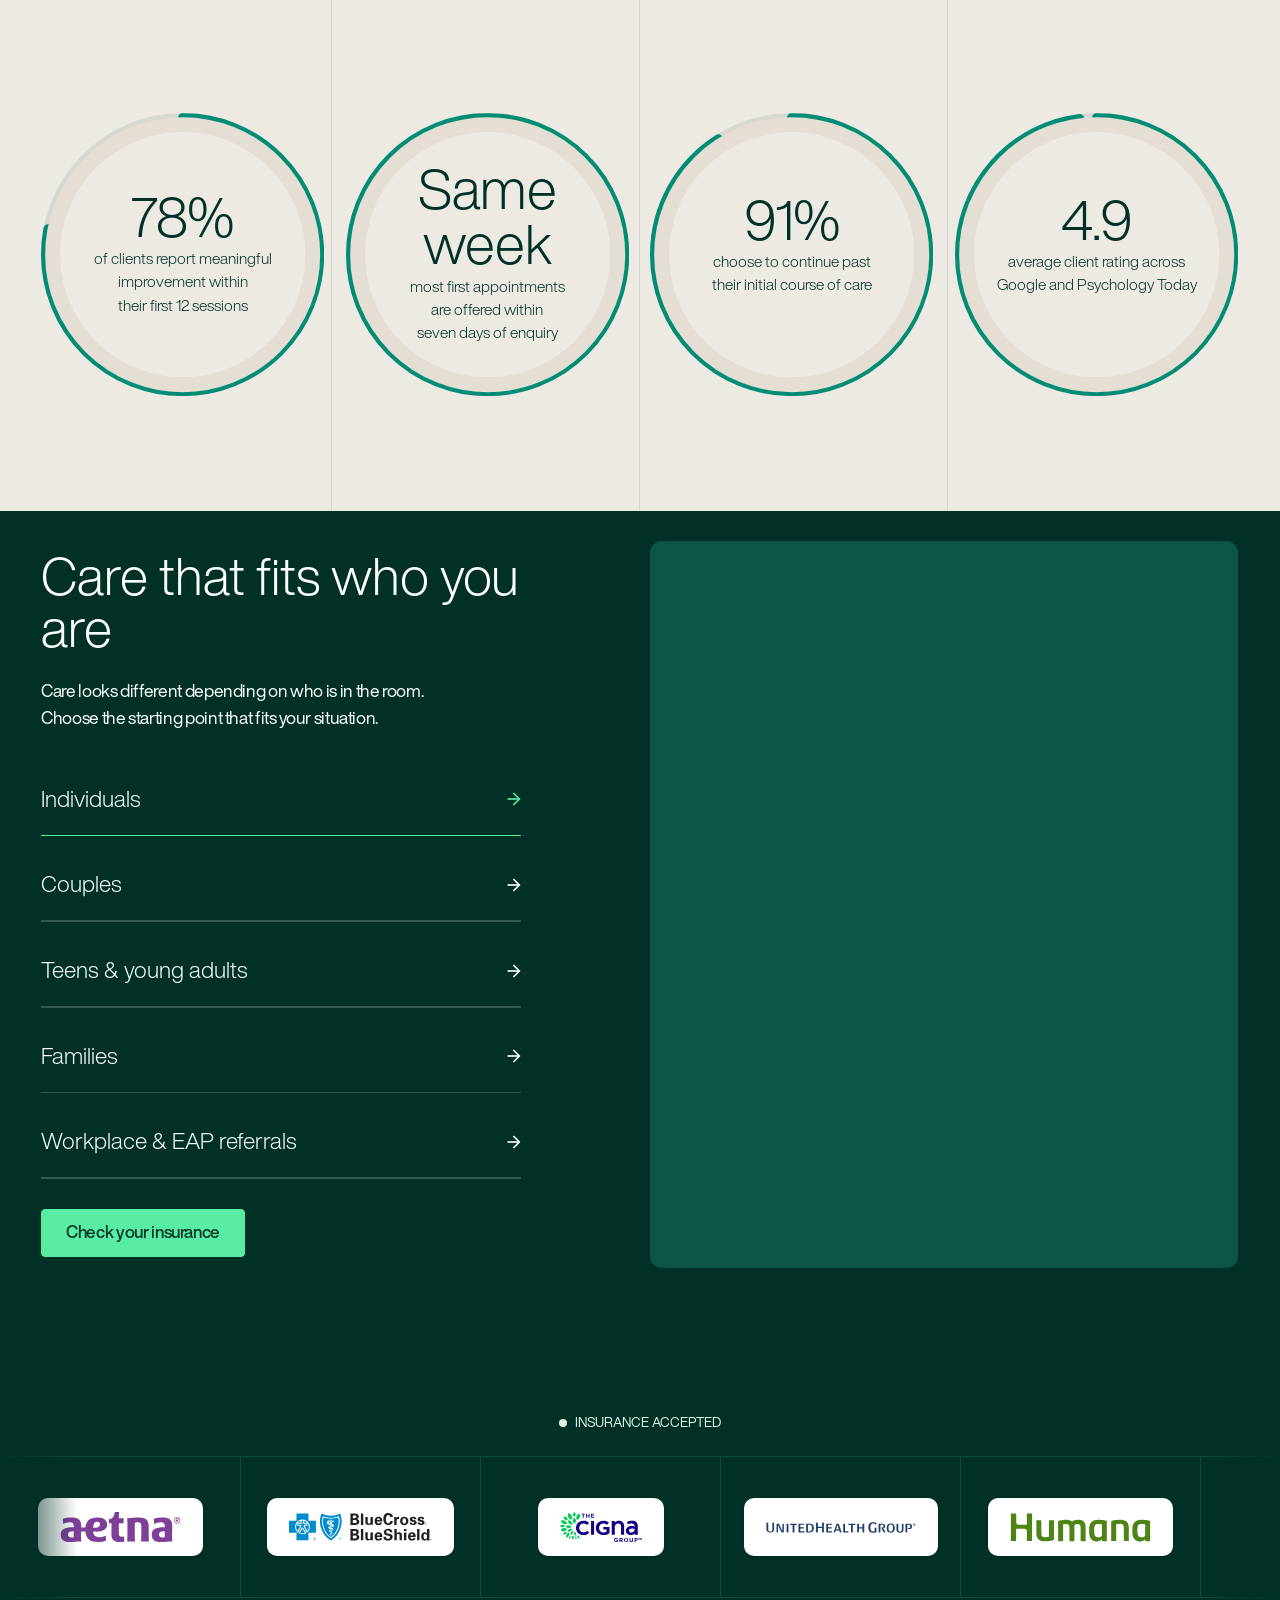
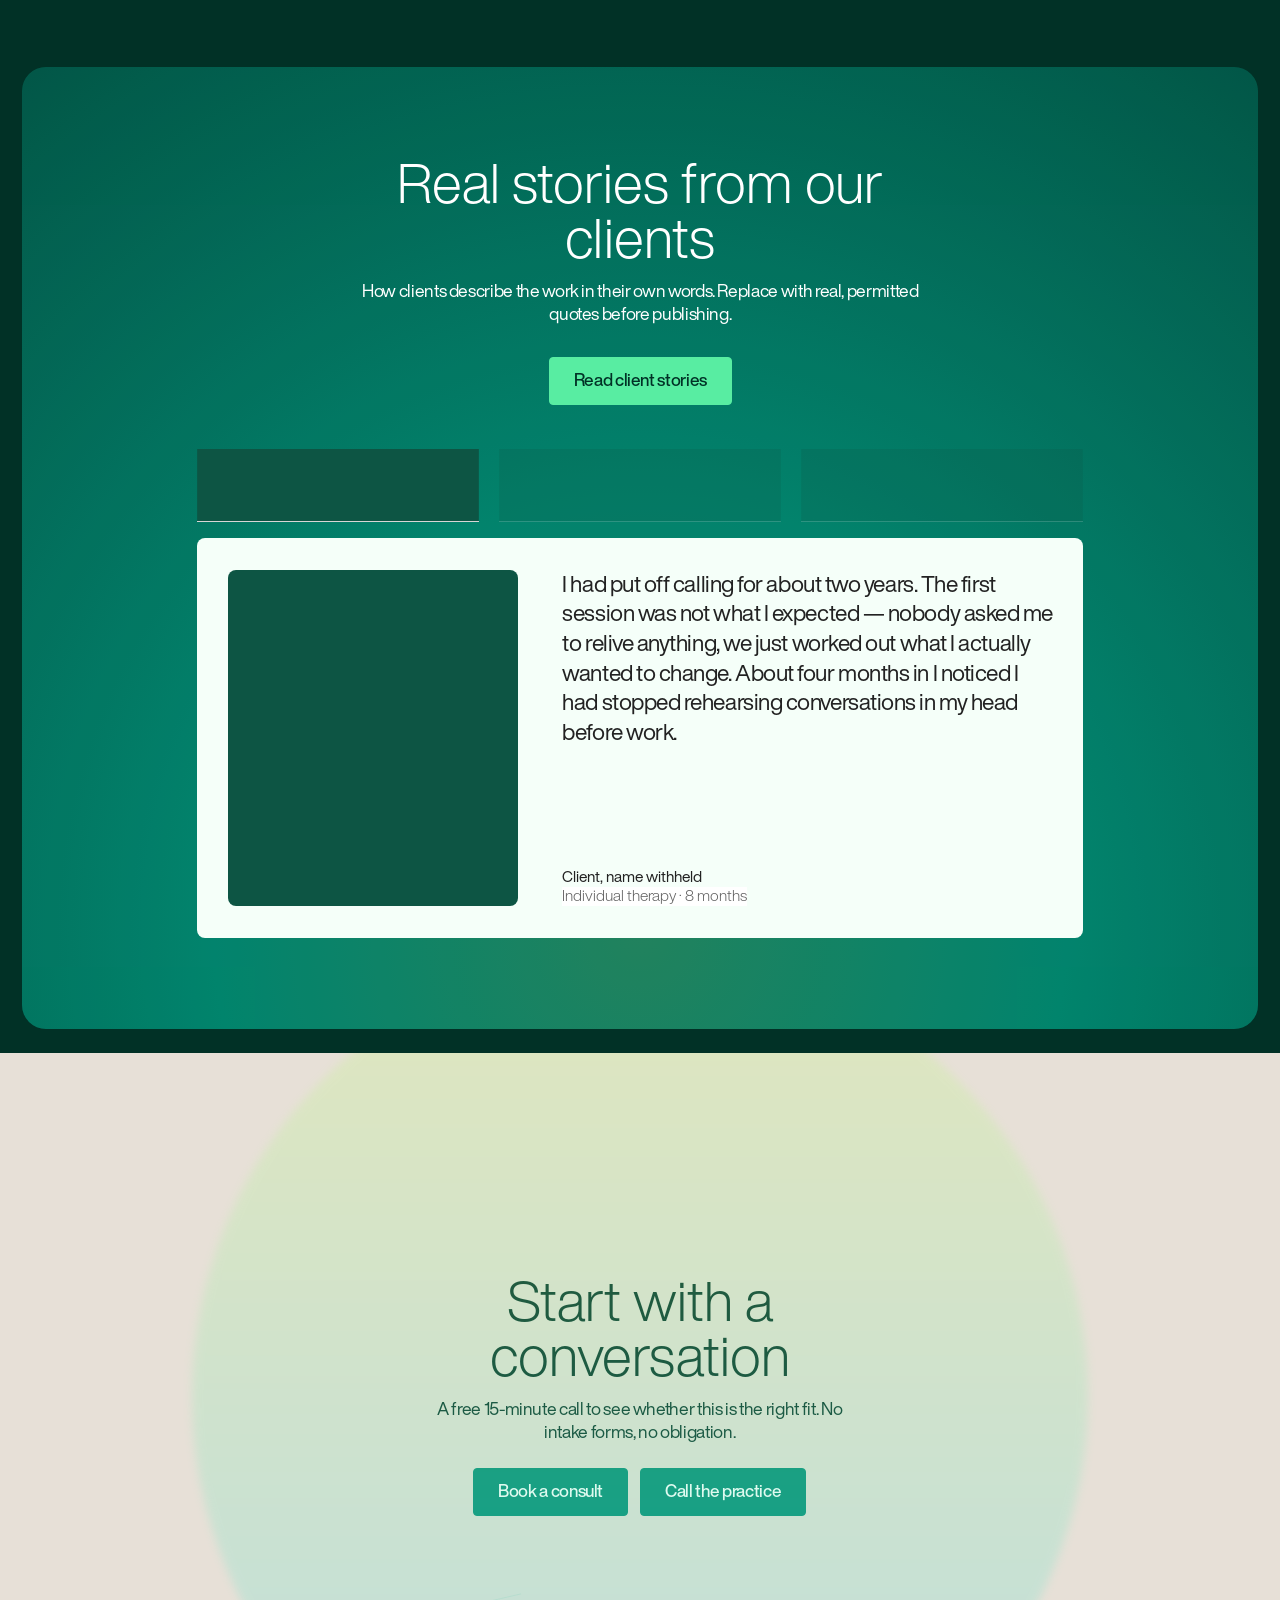
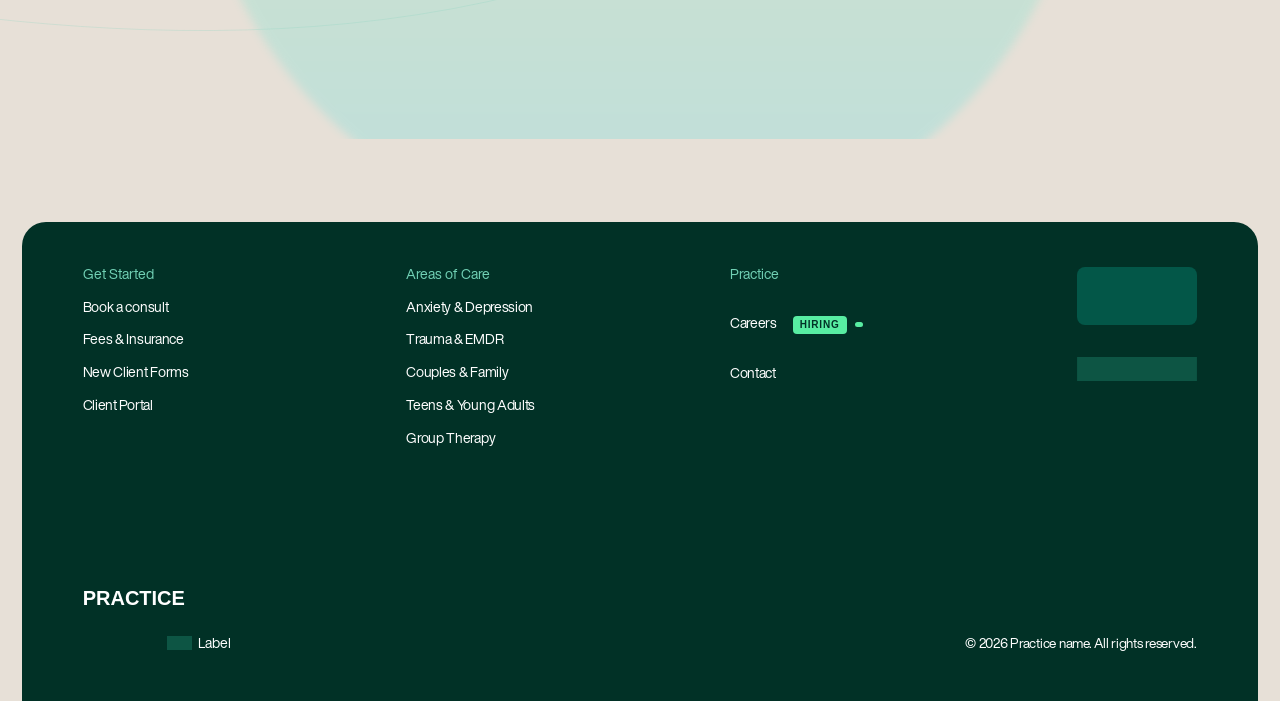
==== commit e39e666a: "Fix audience panel swap, remove card descriptors - the 'stuck highlight' was the audience PANEL IMAG" ====
--- a/_therapy2/index.html
+++ b/_therapy2/index.html
@@ -5104,7 +5104,7 @@
     <feTurbulence type="fractalNoise" baseFrequency="2.5" numOctaves="1" stitchTiles="stitch"></feTurbulence>
   </filter>
   <rect width="100%" height="100%" filter="url(#noiseFilter)" data-sc-id="137"></rect>
-</svg></div><div data-wf--n4-global-section-space--section-space="large" class="n4-g_section_space w-variant-795f1e00-55ac-266c-c257-61a2172b0772" data-sc-id="138"></div><div class="n4-services_contain n4-u-container n4-u-zindex-2 w-variant-e6e6ef85-7f68-b628-dc28-14eb31cddc1a" data-sc-id="139"><div class="n4-services_layout" data-sc-id="140"><div class="n4-services_body n4-u-vflex-center-center n4-u-gap-row-9 n4-u-text-align-center" data-sc-id="141"><div class="n4-services_heading n4-u-text-style-h2 n4-u-max-width-20ch n4-g_heading w-richtext" aria-label="Healthcare designed for women and families that's personal and proven" data-sc-id="142" style="opacity: 1;">Care shaped around your situation</div><p data-animation-gsap="fade-in" class="n4-services_text n4-u-text-style-large n4-u-weight-light" data-sc-id="162" style="opacity: 0;">Every person arrives with a different history and a different goal. These are the areas we work in most — select any one to see how the work actually runs.</p></div><div class="n4-services_slider_wrap" data-sc-id="163"><div data-swiper="services" class="n4-swiper_services_swiper swiper" data-sc-id="164"><div data-swiper-wrapper="services" role="list" data-animation-gsap="stagger-children" class="n4-swiper_services_swiper_wrapper swiper-wrapper" data-sc-id="165"><div data-swiper-slide="services" role="listitem" class="n4-swiper_services_swiper_slide swiper-slide" data-sc-id="166" style="opacity: 0;"><div class="n4-services_card_wrap" data-sc-id="167"><img src="./media/card-1.jpg" loading="lazy" alt="" class="n4-services_card_bg n4-u-cover-absolute" data-sc-id="168"><div class="n4-services_card_fade n4-u-cover-absolute" data-sc-id="169"></div><div class="n4-services_card_inner n4-u-vflex-left-between n4-u-zindex-2" data-sc-id="170"><div class="n4-services_card_dot_wrap" data-sc-id="171"><!--$--><div id="" style="background-color: var(--_colors---fertility--strong-teal)" class="n4-services_card_dot" data-sc-id="172"></div><!--/$--></div><div class="n4-services_card_content" data-sc-id="173"><h3 class="n4-services_card_heading n4-u-text-style-h5" data-sc-id="174">Anxiety &amp; Depression</h3><div class="n4-u-mt-1" data-sc-id="175"><div class="n4-g_eyebrow_text n4-u-text-style-small is-service-card" data-sc-id="176">Individual · weekly to start</div></div><div class="n4-services_card_body_wrap" data-sc-id="177"><div class="n4-services_card_body_inner" data-sc-id="178"><p class="n4-services_card_text n4-u-text-style-main n4-u-mb-5" data-sc-id="179">For the racing mind, the flat weeks, and the sense of bracing for whatever comes next. Skills you can use between sessions, not just talk.</p><div data-animation-gsap="" data-wf--n4-btn-main--style="primary" class="n4-btn_main_wrap" data-sc-id="180"><a target="" data-wf-native-id-path="6d0c8c87-3452-2cd4-d920-b1b3b9888b4c:99698b4a-8e98-feac-e189-f11bc5d2114e:2bb86376-b825-665e-4dbc-d1f7084f6863:edf84b01-144c-05ad-232b-fa22281eda04:ec9bab01-2bcb-d2d0-d721-2630bbac9cd4" data-wf-ao-click-engagement-tracking="true" data-wf-element-id="ec9bab01-2bcb-d2d0-d721-2630bbac9cd4" data-wf-component-context="%5B%7B%22componentId%22%3A%2299698b4a-8e98-feac-e189-f11bc5d21139%22%2C%22instanceId%22%3A%226d0c8c87-3452-2cd4-d920-b1b3b9888b4c%22%7D%2C%7B%22componentId%22%3A%222bb86376-b825-665e-4dbc-d1f7084f6858%22%2C%22instanceId%22%3A%2299698b4a-8e98-feac-e189-f11bc5d2114e%22%7D%2C%7B%22componentId%22%3A%22edf84b01-144c-05ad-232b-fa22281eda03%22%2C%22instanceId%22%3A%222bb86376-b825-665e-4dbc-d1f7084f6863%22%7D%2C%7B%22componentId%22%3A%22ec9bab01-2bcb-d2d0-d721-2630bbac9cd4%22%2C%22instanceId%22%3A%22edf84b01-144c-05ad-232b-fa22281eda04%22%7D%5D" href="#" class="n4-g_clickable_wrap w-inline-block" data-sc-id="181" data-link="set-per-client"><!--$--><span class="n4-g_clickable_text n4-u-sr-only" data-sc-id="182">Learn more</span><!--/$--></a><div aria-hidden="true" class="n4-btn_main_text" data-sc-id="183">Learn more</div></div></div></div></div></div></div></div><div data-swiper-slide="services" role="listitem" class="n4-swiper_services_swiper_slide swiper-slide" data-sc-id="184" style="opacity: 0;"><div class="n4-services_card_wrap" data-sc-id="185"><img src="./media/card-2.jpg" loading="lazy" alt="" class="n4-services_card_bg n4-u-cover-absolute" data-sc-id="186"><div class="n4-services_card_fade n4-u-cover-absolute" data-sc-id="187"></div><div class="n4-services_card_inner n4-u-vflex-left-between n4-u-zindex-2" data-sc-id="188"><div class="n4-services_card_dot_wrap" data-sc-id="189"><!--$--><div id="" style="background-color: var(--_colors---primary--maven-green)" class="n4-services_card_dot" data-sc-id="190"></div><!--/$--></div><div class="n4-services_card_content" data-sc-id="191"><h3 class="n4-services_card_heading n4-u-text-style-h5" data-sc-id="192">Trauma &amp; EMDR</h3><div class="n4-u-mt-1" data-sc-id="193"><div class="n4-g_eyebrow_text n4-u-text-style-small is-service-card" data-sc-id="194">Paced by you · stability first</div></div><div class="n4-services_card_body_wrap" data-sc-id="195"><div class="n4-services_card_body_inner" data-sc-id="196"><p class="n4-services_card_text n4-u-text-style-main n4-u-mb-5" data-sc-id="197">Trauma-focused work including EMDR and parts-based approaches. We build stability first and process only when there is enough support to do it safely.</p><div data-animation-gsap="" data-wf--n4-btn-main--style="primary" class="n4-btn_main_wrap" data-sc-id="198"><a target="" data-wf-native-id-path="6d0c8c87-3452-2cd4-d920-b1b3b9888b4c:99698b4a-8e98-feac-e189-f11bc5d21151:2bb86376-b825-665e-4dbc-d1f7084f6863:edf84b01-144c-05ad-232b-fa22281eda04:ec9bab01-2bcb-d2d0-d721-2630bbac9cd4" data-wf-ao-click-engagement-tracking="true" data-wf-element-id="ec9bab01-2bcb-d2d0-d721-2630bbac9cd4" data-wf-component-context="%5B%7B%22componentId%22%3A%2299698b4a-8e98-feac-e189-f11bc5d21139%22%2C%22instanceId%22%3A%226d0c8c87-3452-2cd4-d920-b1b3b9888b4c%22%7D%2C%7B%22componentId%22%3A%222bb86376-b825-665e-4dbc-d1f7084f6858%22%2C%22instanceId%22%3A%2299698b4a-8e98-feac-e189-f11bc5d21151%22%7D%2C%7B%22componentId%22%3A%22edf84b01-144c-05ad-232b-fa22281eda03%22%2C%22instanceId%22%3A%222bb86376-b825-665e-4dbc-d1f7084f6863%22%7D%2C%7B%22componentId%22%3A%22ec9bab01-2bcb-d2d0-d721-2630bbac9cd4%22%2C%22instanceId%22%3A%22edf84b01-144c-05ad-232b-fa22281eda04%22%7D%5D" href="#" class="n4-g_clickable_wrap w-inline-block" data-sc-id="199" data-link="set-per-client"><!--$--><span class="n4-g_clickable_text n4-u-sr-only" data-sc-id="200">Learn more</span><!--/$--></a><div aria-hidden="true" class="n4-btn_main_text" data-sc-id="201">Learn more</div></div></div></div></div></div></div></div><div data-swiper-slide="services" role="listitem" class="n4-swiper_services_swiper_slide swiper-slide" data-sc-id="202" style="opacity: 0;"><div class="n4-services_card_wrap" data-sc-id="203"><img src="./media/card-3.jpg" loading="lazy" alt="" class="n4-services_card_bg n4-u-cover-absolute" data-sc-id="204"><div class="n4-services_card_fade n4-u-cover-absolute" data-sc-id="205"></div><div class="n4-services_card_inner n4-u-vflex-left-between n4-u-zindex-2" data-sc-id="206"><div class="n4-services_card_dot_wrap" data-sc-id="207"><!--$--><div id="" style="background-color: var(--_colors---parenting--strong-purple)" class="n4-services_card_dot" data-sc-id="208"></div><!--/$--></div><div class="n4-services_card_content" data-sc-id="209"><h3 class="n4-services_card_heading n4-u-text-style-h5" data-sc-id="210">Couples &amp; Family</h3><div class="n4-u-mt-1" data-sc-id="211"><div class="n4-g_eyebrow_text n4-u-text-style-small is-service-card" data-sc-id="212">Both partners · 60-minute sessions</div></div><div class="n4-services_card_body_wrap" data-sc-id="213"><div class="n4-services_card_body_inner" data-sc-id="214"><p class="n4-services_card_text n4-u-text-style-main n4-u-mb-5" data-sc-id="215">Structured sessions for partners and families stuck in the same conflict. We slow the pattern down enough to see what each person is actually asking for.</p><div data-animation-gsap="" data-wf--n4-btn-main--style="primary" class="n4-btn_main_wrap" data-sc-id="216"><a target="" data-wf-native-id-path="6d0c8c87-3452-2cd4-d920-b1b3b9888b4c:99698b4a-8e98-feac-e189-f11bc5d21154:2bb86376-b825-665e-4dbc-d1f7084f6863:edf84b01-144c-05ad-232b-fa22281eda04:ec9bab01-2bcb-d2d0-d721-2630bbac9cd4" data-wf-ao-click-engagement-tracking="true" data-wf-element-id="ec9bab01-2bcb-d2d0-d721-2630bbac9cd4" data-wf-component-context="%5B%7B%22componentId%22%3A%2299698b4a-8e98-feac-e189-f11bc5d21139%22%2C%22instanceId%22%3A%226d0c8c87-3452-2cd4-d920-b1b3b9888b4c%22%7D%2C%7B%22componentId%22%3A%222bb86376-b825-665e-4dbc-d1f7084f6858%22%2C%22instanceId%22%3A%2299698b4a-8e98-feac-e189-f11bc5d21154%22%7D%2C%7B%22componentId%22%3A%22edf84b01-144c-05ad-232b-fa22281eda03%22%2C%22instanceId%22%3A%222bb86376-b825-665e-4dbc-d1f7084f6863%22%7D%2C%7B%22componentId%22%3A%22ec9bab01-2bcb-d2d0-d721-2630bbac9cd4%22%2C%22instanceId%22%3A%22edf84b01-144c-05ad-232b-fa22281eda04%22%7D%5D" href="#" class="n4-g_clickable_wrap w-inline-block" data-sc-id="217" data-link="set-per-client"><!--$--><span class="n4-g_clickable_text n4-u-sr-only" data-sc-id="218">Learn more</span><!--/$--></a><div aria-hidden="true" class="n4-btn_main_text" data-sc-id="219">Learn more</div></div></div></div></div></div></div></div><div data-swiper-slide="services" role="listitem" class="n4-swiper_services_swiper_slide swiper-slide" data-sc-id="220" style="opacity: 0;"><div class="n4-services_card_wrap" data-sc-id="221"><img src="./media/card-4.jpg" loading="lazy" alt="" class="n4-services_card_bg n4-u-cover-absolute" data-sc-id="222"><div class="n4-services_card_fade n4-u-cover-absolute" data-sc-id="223"></div><div class="n4-services_card_inner n4-u-vflex-left-between n4-u-zindex-2" data-sc-id="224"><div class="n4-services_card_dot_wrap" data-sc-id="225"><!--$--><div id="" style="background-color: var(--_colors---menopause--strong-yellow)" class="n4-services_card_dot" data-sc-id="226"></div><!--/$--></div><div class="n4-services_card_content" data-sc-id="227"><h3 class="n4-services_card_heading n4-u-text-style-h5" data-sc-id="228">Teens &amp; Young Adults</h3><div class="n4-u-mt-1" data-sc-id="229"><div class="n4-g_eyebrow_text n4-u-text-style-small is-service-card" data-sc-id="230">Ages 13–24 · parent updates by agreement</div></div><div class="n4-services_card_body_wrap" data-sc-id="231"><div class="n4-services_card_body_inner" data-sc-id="232"><p class="n4-services_card_text n4-u-text-style-main n4-u-mb-5" data-sc-id="233">A space that belongs to them, with the pace and privacy adolescents need — plus clear, appropriate communication with parents.</p><div data-animation-gsap="" data-wf--n4-btn-main--style="primary" class="n4-btn_main_wrap" data-sc-id="234"><a target="" data-wf-native-id-path="6d0c8c87-3452-2cd4-d920-b1b3b9888b4c:99698b4a-8e98-feac-e189-f11bc5d21158:2bb86376-b825-665e-4dbc-d1f7084f6863:edf84b01-144c-05ad-232b-fa22281eda04:ec9bab01-2bcb-d2d0-d721-2630bbac9cd4" data-wf-ao-click-engagement-tracking="true" data-wf-element-id="ec9bab01-2bcb-d2d0-d721-2630bbac9cd4" data-wf-component-context="%5B%7B%22componentId%22%3A%2299698b4a-8e98-feac-e189-f11bc5d21139%22%2C%22instanceId%22%3A%226d0c8c87-3452-2cd4-d920-b1b3b9888b4c%22%7D%2C%7B%22componentId%22%3A%222bb86376-b825-665e-4dbc-d1f7084f6858%22%2C%22instanceId%22%3A%2299698b4a-8e98-feac-e189-f11bc5d21158%22%7D%2C%7B%22componentId%22%3A%22edf84b01-144c-05ad-232b-fa22281eda03%22%2C%22instanceId%22%3A%222bb86376-b825-665e-4dbc-d1f7084f6863%22%7D%2C%7B%22componentId%22%3A%22ec9bab01-2bcb-d2d0-d721-2630bbac9cd4%22%2C%22instanceId%22%3A%22edf84b01-144c-05ad-232b-fa22281eda04%22%7D%5D" href="#" class="n4-g_clickable_wrap w-inline-block" data-sc-id="235" data-link="set-per-client"><!--$--><span class="n4-g_clickable_text n4-u-sr-only" data-sc-id="236">Learn more</span><!--/$--></a><div aria-hidden="true" class="n4-btn_main_text" data-sc-id="237">Learn more</div></div></div></div></div></div></div></div></div></div><div class="n4-swiper_services_navigation"><div data-swiper-pagination="services"><div data-swiper="progress-line"></div></div><div class="n4-swiper_services_arrow-wrap"><div data-swiper-arrow="services-prev" class="n4-swiper_main_arrow"><div class="n4-swiper_arrow n4-is-prev w-embed"><svg xmlns="http://www.w3.org/2000/svg" width="100%" height="100%" viewBox="0 0 17 18" fill="none" preserveAspectRatio="xMidYMid meet" aria-hidden="true" role="img">
+</svg></div><div data-wf--n4-global-section-space--section-space="large" class="n4-g_section_space w-variant-795f1e00-55ac-266c-c257-61a2172b0772" data-sc-id="138"></div><div class="n4-services_contain n4-u-container n4-u-zindex-2 w-variant-e6e6ef85-7f68-b628-dc28-14eb31cddc1a" data-sc-id="139"><div class="n4-services_layout" data-sc-id="140"><div class="n4-services_body n4-u-vflex-center-center n4-u-gap-row-9 n4-u-text-align-center" data-sc-id="141"><div class="n4-services_heading n4-u-text-style-h2 n4-u-max-width-20ch n4-g_heading w-richtext" aria-label="Healthcare designed for women and families that's personal and proven" data-sc-id="142" style="opacity: 1;">Care shaped around your situation</div><p data-animation-gsap="fade-in" class="n4-services_text n4-u-text-style-large n4-u-weight-light" data-sc-id="162" style="opacity: 0;">Every person arrives with a different history and a different goal. These are the areas we work in most — select any one to see how the work actually runs.</p></div><div class="n4-services_slider_wrap" data-sc-id="163"><div data-swiper="services" class="n4-swiper_services_swiper swiper" data-sc-id="164"><div data-swiper-wrapper="services" role="list" data-animation-gsap="stagger-children" class="n4-swiper_services_swiper_wrapper swiper-wrapper" data-sc-id="165"><div data-swiper-slide="services" role="listitem" class="n4-swiper_services_swiper_slide swiper-slide" data-sc-id="166" style="opacity: 0;"><div class="n4-services_card_wrap" data-sc-id="167"><img src="./media/card-1.jpg" loading="lazy" alt="" class="n4-services_card_bg n4-u-cover-absolute" data-sc-id="168"><div class="n4-services_card_fade n4-u-cover-absolute" data-sc-id="169"></div><div class="n4-services_card_inner n4-u-vflex-left-between n4-u-zindex-2" data-sc-id="170"><div class="n4-services_card_dot_wrap" data-sc-id="171"><!--$--><div id="" style="background-color: var(--_colors---fertility--strong-teal)" class="n4-services_card_dot" data-sc-id="172"></div><!--/$--></div><div class="n4-services_card_content" data-sc-id="173"><h3 class="n4-services_card_heading n4-u-text-style-h5" data-sc-id="174">Anxiety &amp; Depression</h3><div class="n4-u-mt-1" data-sc-id="175"></div><div class="n4-services_card_body_wrap" data-sc-id="177"><div class="n4-services_card_body_inner" data-sc-id="178"><p class="n4-services_card_text n4-u-text-style-main n4-u-mb-5" data-sc-id="179">For the racing mind, the flat weeks, and the sense of bracing for whatever comes next. Skills you can use between sessions, not just talk.</p><div data-animation-gsap="" data-wf--n4-btn-main--style="primary" class="n4-btn_main_wrap" data-sc-id="180"><a target="" data-wf-native-id-path="6d0c8c87-3452-2cd4-d920-b1b3b9888b4c:99698b4a-8e98-feac-e189-f11bc5d2114e:2bb86376-b825-665e-4dbc-d1f7084f6863:edf84b01-144c-05ad-232b-fa22281eda04:ec9bab01-2bcb-d2d0-d721-2630bbac9cd4" data-wf-ao-click-engagement-tracking="true" data-wf-element-id="ec9bab01-2bcb-d2d0-d721-2630bbac9cd4" data-wf-component-context="%5B%7B%22componentId%22%3A%2299698b4a-8e98-feac-e189-f11bc5d21139%22%2C%22instanceId%22%3A%226d0c8c87-3452-2cd4-d920-b1b3b9888b4c%22%7D%2C%7B%22componentId%22%3A%222bb86376-b825-665e-4dbc-d1f7084f6858%22%2C%22instanceId%22%3A%2299698b4a-8e98-feac-e189-f11bc5d2114e%22%7D%2C%7B%22componentId%22%3A%22edf84b01-144c-05ad-232b-fa22281eda03%22%2C%22instanceId%22%3A%222bb86376-b825-665e-4dbc-d1f7084f6863%22%7D%2C%7B%22componentId%22%3A%22ec9bab01-2bcb-d2d0-d721-2630bbac9cd4%22%2C%22instanceId%22%3A%22edf84b01-144c-05ad-232b-fa22281eda04%22%7D%5D" href="#" class="n4-g_clickable_wrap w-inline-block" data-sc-id="181" data-link="set-per-client"><!--$--><span class="n4-g_clickable_text n4-u-sr-only" data-sc-id="182">Learn more</span><!--/$--></a><div aria-hidden="true" class="n4-btn_main_text" data-sc-id="183">Learn more</div></div></div></div></div></div></div></div><div data-swiper-slide="services" role="listitem" class="n4-swiper_services_swiper_slide swiper-slide" data-sc-id="184" style="opacity: 0;"><div class="n4-services_card_wrap" data-sc-id="185"><img src="./media/card-2.jpg" loading="lazy" alt="" class="n4-services_card_bg n4-u-cover-absolute" data-sc-id="186"><div class="n4-services_card_fade n4-u-cover-absolute" data-sc-id="187"></div><div class="n4-services_card_inner n4-u-vflex-left-between n4-u-zindex-2" data-sc-id="188"><div class="n4-services_card_dot_wrap" data-sc-id="189"><!--$--><div id="" style="background-color: var(--_colors---primary--maven-green)" class="n4-services_card_dot" data-sc-id="190"></div><!--/$--></div><div class="n4-services_card_content" data-sc-id="191"><h3 class="n4-services_card_heading n4-u-text-style-h5" data-sc-id="192">Trauma &amp; EMDR</h3><div class="n4-u-mt-1" data-sc-id="193"></div><div class="n4-services_card_body_wrap" data-sc-id="195"><div class="n4-services_card_body_inner" data-sc-id="196"><p class="n4-services_card_text n4-u-text-style-main n4-u-mb-5" data-sc-id="197">Trauma-focused work including EMDR and parts-based approaches. We build stability first and process only when there is enough support to do it safely.</p><div data-animation-gsap="" data-wf--n4-btn-main--style="primary" class="n4-btn_main_wrap" data-sc-id="198"><a target="" data-wf-native-id-path="6d0c8c87-3452-2cd4-d920-b1b3b9888b4c:99698b4a-8e98-feac-e189-f11bc5d21151:2bb86376-b825-665e-4dbc-d1f7084f6863:edf84b01-144c-05ad-232b-fa22281eda04:ec9bab01-2bcb-d2d0-d721-2630bbac9cd4" data-wf-ao-click-engagement-tracking="true" data-wf-element-id="ec9bab01-2bcb-d2d0-d721-2630bbac9cd4" data-wf-component-context="%5B%7B%22componentId%22%3A%2299698b4a-8e98-feac-e189-f11bc5d21139%22%2C%22instanceId%22%3A%226d0c8c87-3452-2cd4-d920-b1b3b9888b4c%22%7D%2C%7B%22componentId%22%3A%222bb86376-b825-665e-4dbc-d1f7084f6858%22%2C%22instanceId%22%3A%2299698b4a-8e98-feac-e189-f11bc5d21151%22%7D%2C%7B%22componentId%22%3A%22edf84b01-144c-05ad-232b-fa22281eda03%22%2C%22instanceId%22%3A%222bb86376-b825-665e-4dbc-d1f7084f6863%22%7D%2C%7B%22componentId%22%3A%22ec9bab01-2bcb-d2d0-d721-2630bbac9cd4%22%2C%22instanceId%22%3A%22edf84b01-144c-05ad-232b-fa22281eda04%22%7D%5D" href="#" class="n4-g_clickable_wrap w-inline-block" data-sc-id="199" data-link="set-per-client"><!--$--><span class="n4-g_clickable_text n4-u-sr-only" data-sc-id="200">Learn more</span><!--/$--></a><div aria-hidden="true" class="n4-btn_main_text" data-sc-id="201">Learn more</div></div></div></div></div></div></div></div><div data-swiper-slide="services" role="listitem" class="n4-swiper_services_swiper_slide swiper-slide" data-sc-id="202" style="opacity: 0;"><div class="n4-services_card_wrap" data-sc-id="203"><img src="./media/card-3.jpg" loading="lazy" alt="" class="n4-services_card_bg n4-u-cover-absolute" data-sc-id="204"><div class="n4-services_card_fade n4-u-cover-absolute" data-sc-id="205"></div><div class="n4-services_card_inner n4-u-vflex-left-between n4-u-zindex-2" data-sc-id="206"><div class="n4-services_card_dot_wrap" data-sc-id="207"><!--$--><div id="" style="background-color: var(--_colors---parenting--strong-purple)" class="n4-services_card_dot" data-sc-id="208"></div><!--/$--></div><div class="n4-services_card_content" data-sc-id="209"><h3 class="n4-services_card_heading n4-u-text-style-h5" data-sc-id="210">Couples &amp; Family</h3><div class="n4-u-mt-1" data-sc-id="211"></div><div class="n4-services_card_body_wrap" data-sc-id="213"><div class="n4-services_card_body_inner" data-sc-id="214"><p class="n4-services_card_text n4-u-text-style-main n4-u-mb-5" data-sc-id="215">Structured sessions for partners and families stuck in the same conflict. We slow the pattern down enough to see what each person is actually asking for.</p><div data-animation-gsap="" data-wf--n4-btn-main--style="primary" class="n4-btn_main_wrap" data-sc-id="216"><a target="" data-wf-native-id-path="6d0c8c87-3452-2cd4-d920-b1b3b9888b4c:99698b4a-8e98-feac-e189-f11bc5d21154:2bb86376-b825-665e-4dbc-d1f7084f6863:edf84b01-144c-05ad-232b-fa22281eda04:ec9bab01-2bcb-d2d0-d721-2630bbac9cd4" data-wf-ao-click-engagement-tracking="true" data-wf-element-id="ec9bab01-2bcb-d2d0-d721-2630bbac9cd4" data-wf-component-context="%5B%7B%22componentId%22%3A%2299698b4a-8e98-feac-e189-f11bc5d21139%22%2C%22instanceId%22%3A%226d0c8c87-3452-2cd4-d920-b1b3b9888b4c%22%7D%2C%7B%22componentId%22%3A%222bb86376-b825-665e-4dbc-d1f7084f6858%22%2C%22instanceId%22%3A%2299698b4a-8e98-feac-e189-f11bc5d21154%22%7D%2C%7B%22componentId%22%3A%22edf84b01-144c-05ad-232b-fa22281eda03%22%2C%22instanceId%22%3A%222bb86376-b825-665e-4dbc-d1f7084f6863%22%7D%2C%7B%22componentId%22%3A%22ec9bab01-2bcb-d2d0-d721-2630bbac9cd4%22%2C%22instanceId%22%3A%22edf84b01-144c-05ad-232b-fa22281eda04%22%7D%5D" href="#" class="n4-g_clickable_wrap w-inline-block" data-sc-id="217" data-link="set-per-client"><!--$--><span class="n4-g_clickable_text n4-u-sr-only" data-sc-id="218">Learn more</span><!--/$--></a><div aria-hidden="true" class="n4-btn_main_text" data-sc-id="219">Learn more</div></div></div></div></div></div></div></div><div data-swiper-slide="services" role="listitem" class="n4-swiper_services_swiper_slide swiper-slide" data-sc-id="220" style="opacity: 0;"><div class="n4-services_card_wrap" data-sc-id="221"><img src="./media/card-4.jpg" loading="lazy" alt="" class="n4-services_card_bg n4-u-cover-absolute" data-sc-id="222"><div class="n4-services_card_fade n4-u-cover-absolute" data-sc-id="223"></div><div class="n4-services_card_inner n4-u-vflex-left-between n4-u-zindex-2" data-sc-id="224"><div class="n4-services_card_dot_wrap" data-sc-id="225"><!--$--><div id="" style="background-color: var(--_colors---menopause--strong-yellow)" class="n4-services_card_dot" data-sc-id="226"></div><!--/$--></div><div class="n4-services_card_content" data-sc-id="227"><h3 class="n4-services_card_heading n4-u-text-style-h5" data-sc-id="228">Teens &amp; Young Adults</h3><div class="n4-u-mt-1" data-sc-id="229"></div><div class="n4-services_card_body_wrap" data-sc-id="231"><div class="n4-services_card_body_inner" data-sc-id="232"><p class="n4-services_card_text n4-u-text-style-main n4-u-mb-5" data-sc-id="233">A space that belongs to them, with the pace and privacy adolescents need — plus clear, appropriate communication with parents.</p><div data-animation-gsap="" data-wf--n4-btn-main--style="primary" class="n4-btn_main_wrap" data-sc-id="234"><a target="" data-wf-native-id-path="6d0c8c87-3452-2cd4-d920-b1b3b9888b4c:99698b4a-8e98-feac-e189-f11bc5d21158:2bb86376-b825-665e-4dbc-d1f7084f6863:edf84b01-144c-05ad-232b-fa22281eda04:ec9bab01-2bcb-d2d0-d721-2630bbac9cd4" data-wf-ao-click-engagement-tracking="true" data-wf-element-id="ec9bab01-2bcb-d2d0-d721-2630bbac9cd4" data-wf-component-context="%5B%7B%22componentId%22%3A%2299698b4a-8e98-feac-e189-f11bc5d21139%22%2C%22instanceId%22%3A%226d0c8c87-3452-2cd4-d920-b1b3b9888b4c%22%7D%2C%7B%22componentId%22%3A%222bb86376-b825-665e-4dbc-d1f7084f6858%22%2C%22instanceId%22%3A%2299698b4a-8e98-feac-e189-f11bc5d21158%22%7D%2C%7B%22componentId%22%3A%22edf84b01-144c-05ad-232b-fa22281eda03%22%2C%22instanceId%22%3A%222bb86376-b825-665e-4dbc-d1f7084f6863%22%7D%2C%7B%22componentId%22%3A%22ec9bab01-2bcb-d2d0-d721-2630bbac9cd4%22%2C%22instanceId%22%3A%22edf84b01-144c-05ad-232b-fa22281eda04%22%7D%5D" href="#" class="n4-g_clickable_wrap w-inline-block" data-sc-id="235" data-link="set-per-client"><!--$--><span class="n4-g_clickable_text n4-u-sr-only" data-sc-id="236">Learn more</span><!--/$--></a><div aria-hidden="true" class="n4-btn_main_text" data-sc-id="237">Learn more</div></div></div></div></div></div></div></div></div></div><div class="n4-swiper_services_navigation"><div data-swiper-pagination="services"><div data-swiper="progress-line"></div></div><div class="n4-swiper_services_arrow-wrap"><div data-swiper-arrow="services-prev" class="n4-swiper_main_arrow"><div class="n4-swiper_arrow n4-is-prev w-embed"><svg xmlns="http://www.w3.org/2000/svg" width="100%" height="100%" viewBox="0 0 17 18" fill="none" preserveAspectRatio="xMidYMid meet" aria-hidden="true" role="img">
   <path d="M15.5008 8.99976H0.5" stroke="currentColor" stroke-width="1.28571"></path>
   <path d="M8.00098 1.28564L15.7153 8.99993L8.00098 16.7142" stroke="currentColor" stroke-width="1.28571"></path>
 </svg></div></div><div data-swiper-arrow="services-next" class="n4-swiper_main_arrow"><div class="n4-swiper_arrow w-embed"><svg xmlns="http://www.w3.org/2000/svg" width="100%" height="100%" viewBox="0 0 17 18" fill="none" preserveAspectRatio="xMidYMid meet" aria-hidden="true" role="img">
@@ -6185,4 +6185,17 @@
   document.addEventListener('keydown',function(e){
     if(e.key==='Escape'&&m.style.display==='flex') close(); });
 })();
+</script><script>
+(function(){
+  var items=[].slice.call(document.querySelectorAll('.n4-industry_link_item'));
+  var imgs=[].slice.call(document.querySelectorAll('.n4-industry_visual_img'));
+  if(!items.length||!imgs.length) return;
+  imgs.forEach(function(im){ im.style.transition='opacity .35s ease'; });
+  function show(i){ imgs.forEach(function(im,k){ im.style.opacity = (k===i?'1':'0'); }); }
+  items.forEach(function(el,i){
+    el.addEventListener('mouseenter',function(){ show(i); });
+    el.addEventListener('focusin',function(){ show(i); });
+  });
+  show(0);
+})();
 </script><script>window.Webflow=window.Webflow||[];window.Webflow.require=window.Webflow.require||function(){return{init:function(){},destroy:function(){}}};window.Webflow.push=window.Webflow.push||function(f){try{typeof f==="function"&&f()}catch(e){}};window.Webflow.env=window.Webflow.env||function(){return false};</script></body></html>
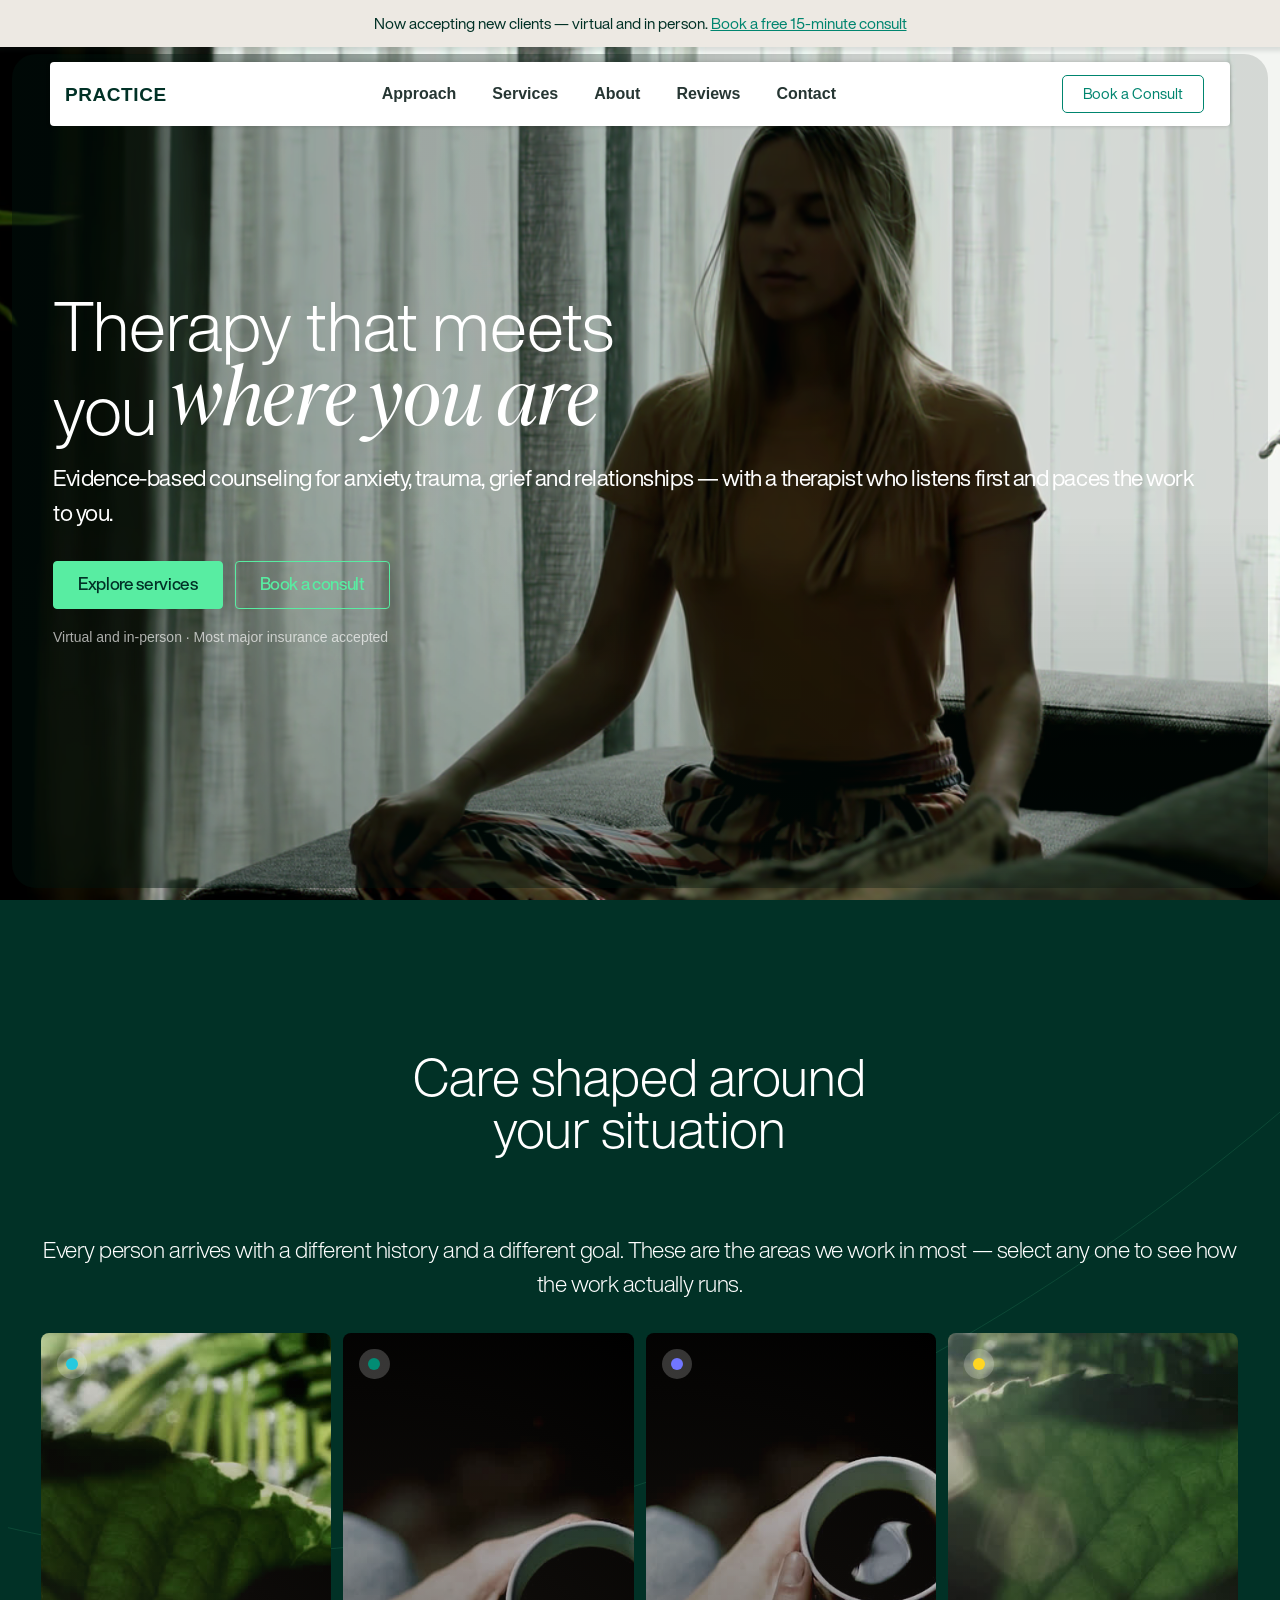
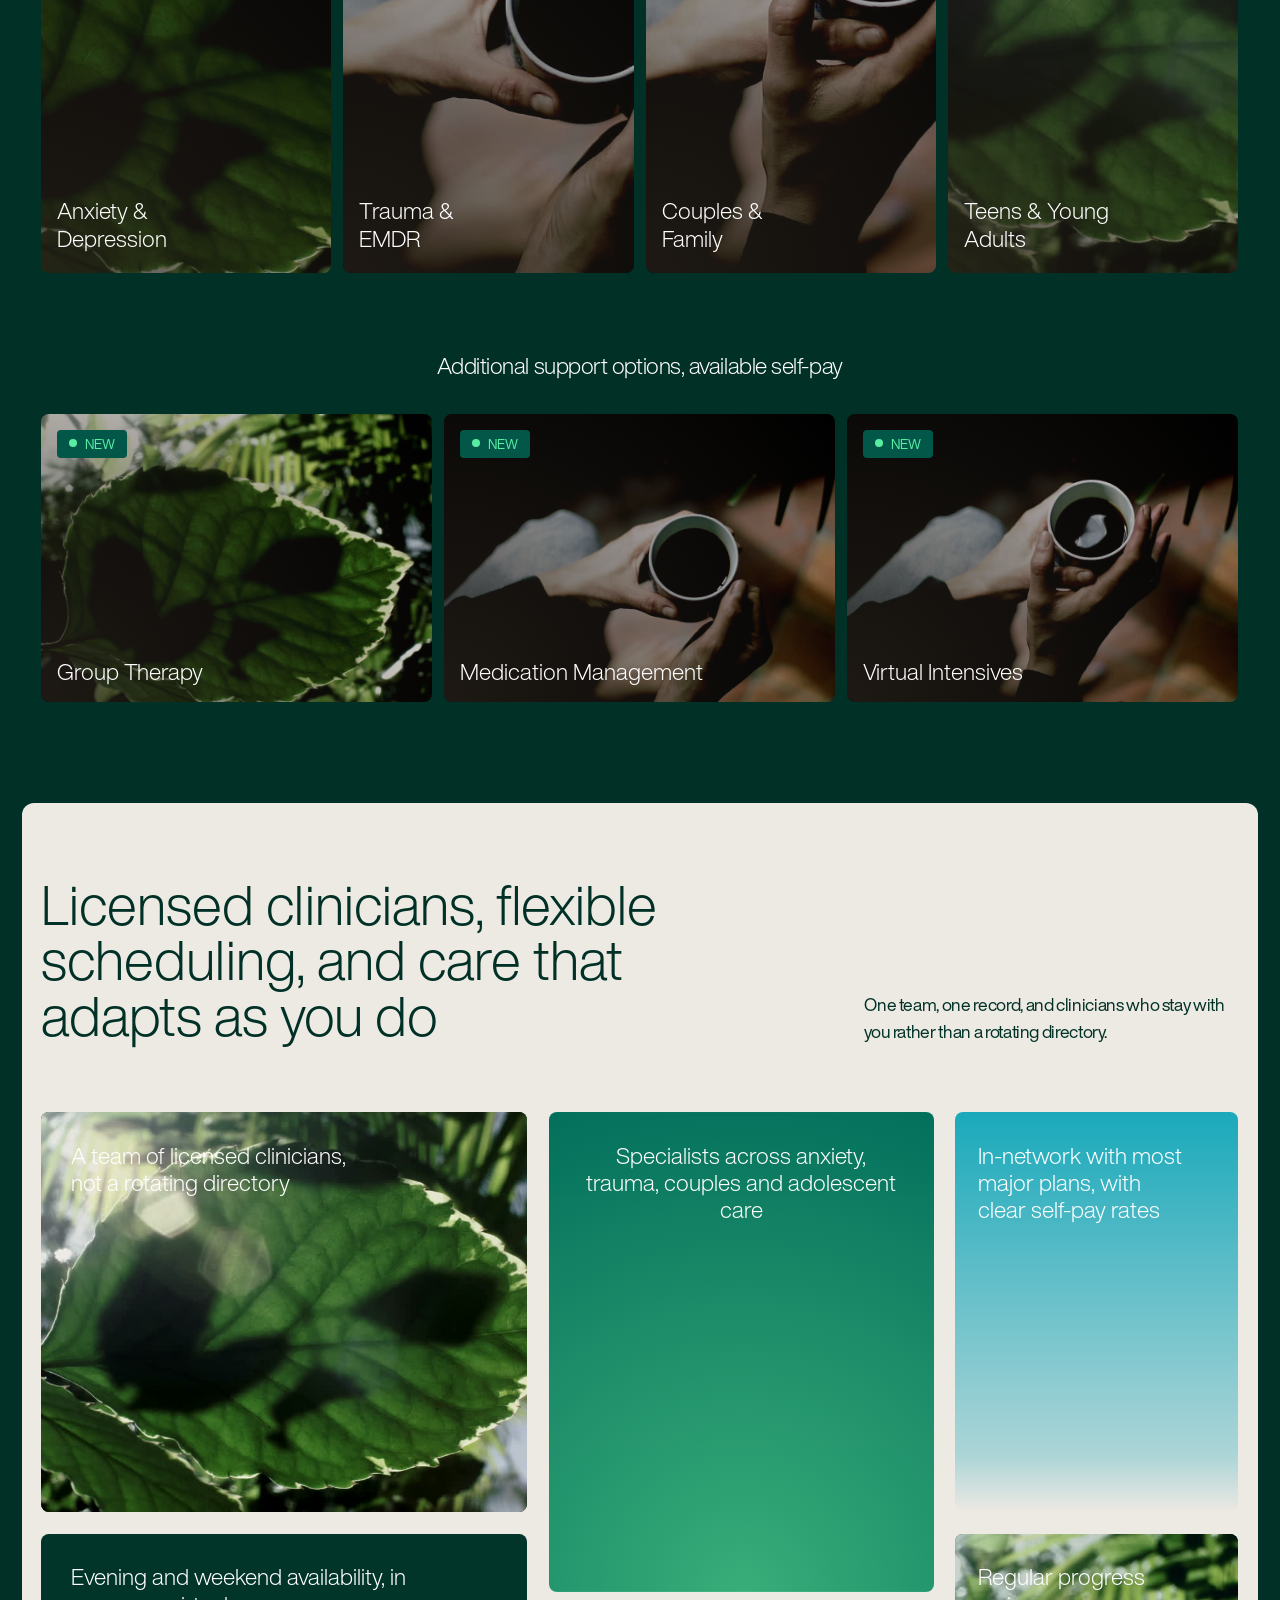
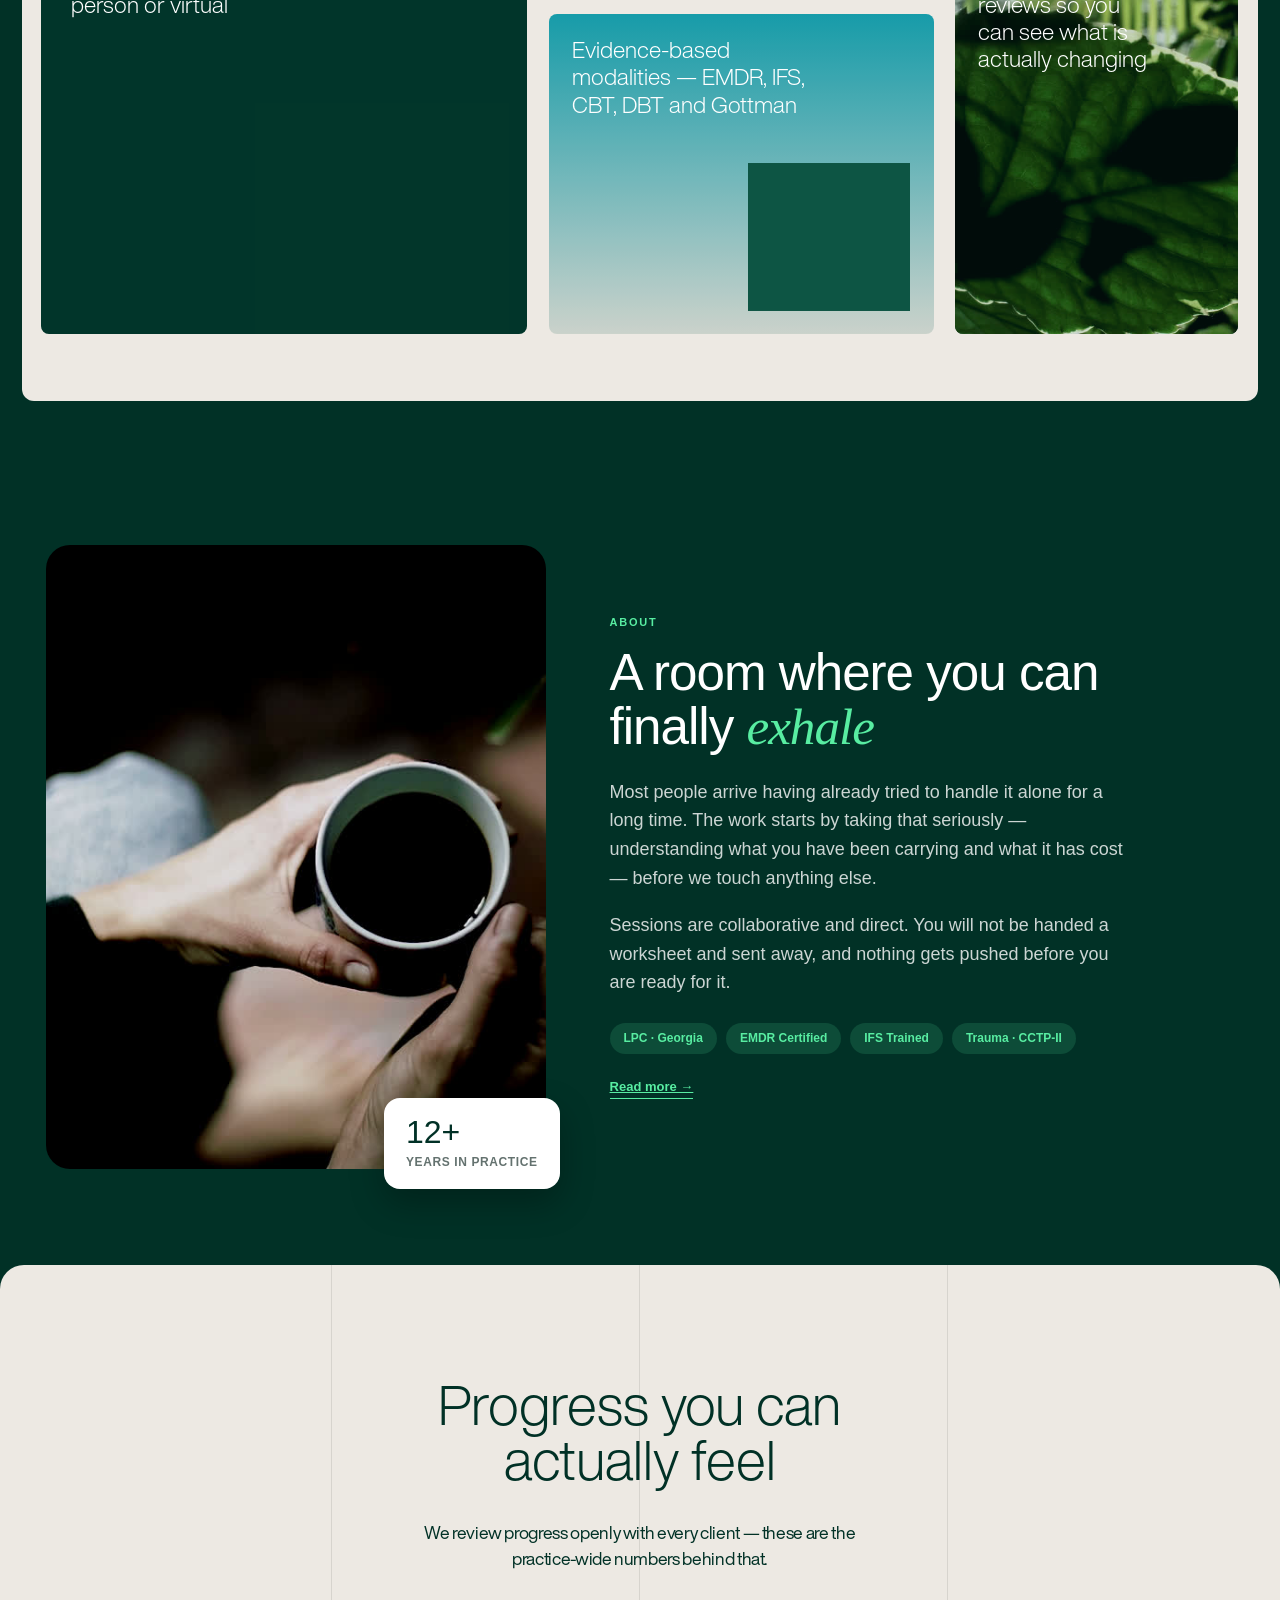
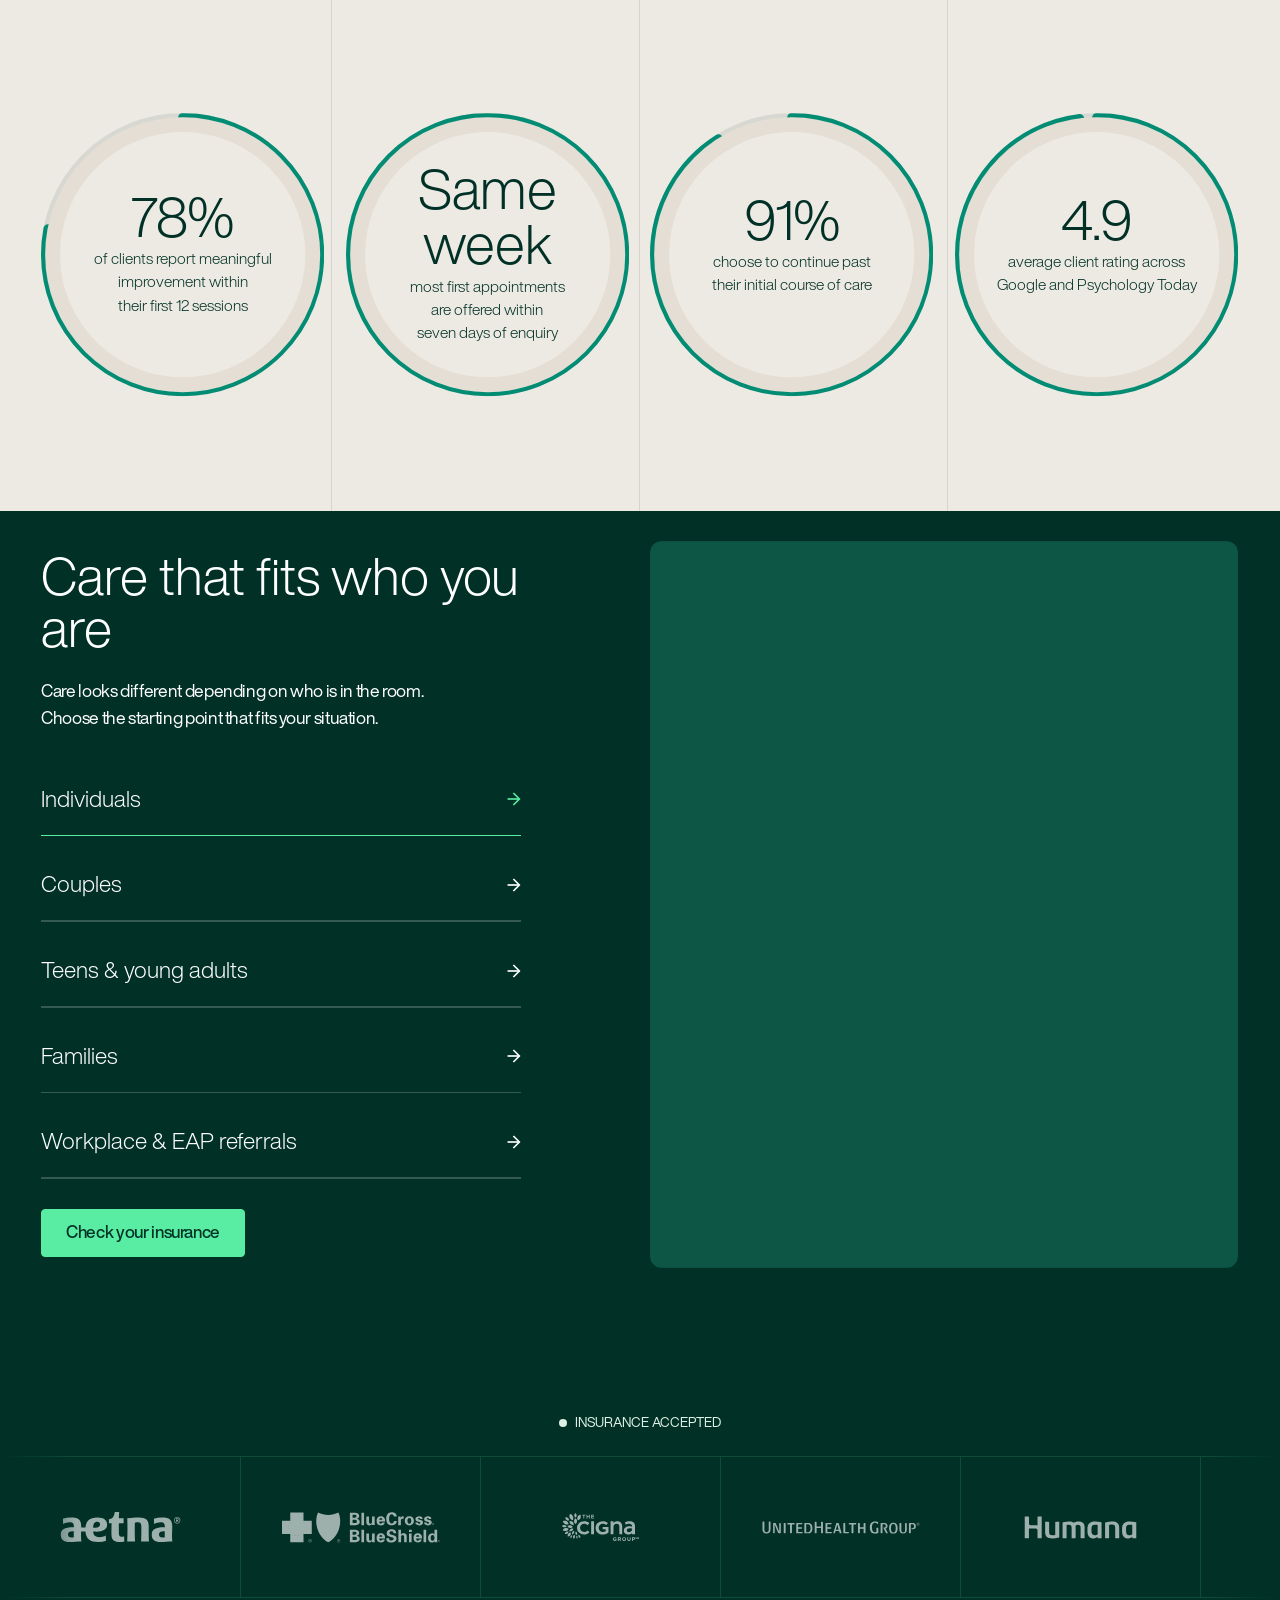
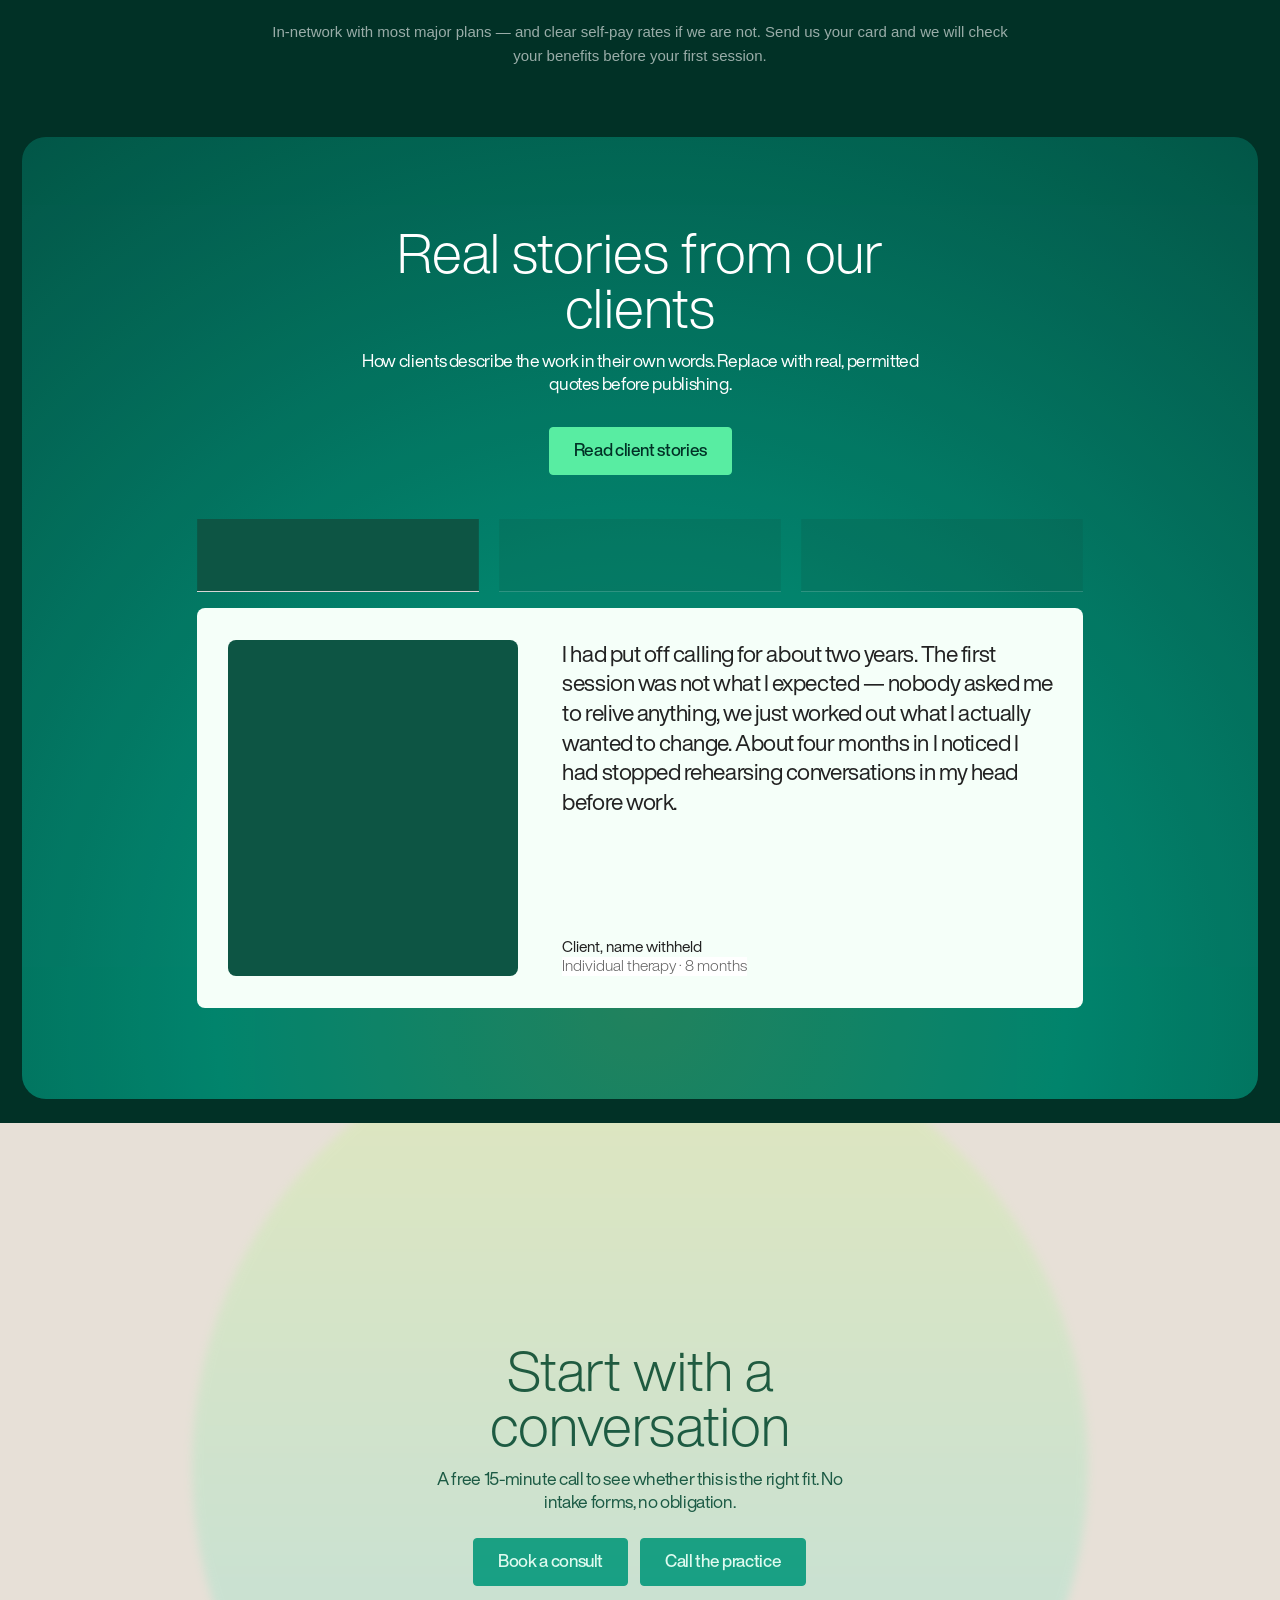
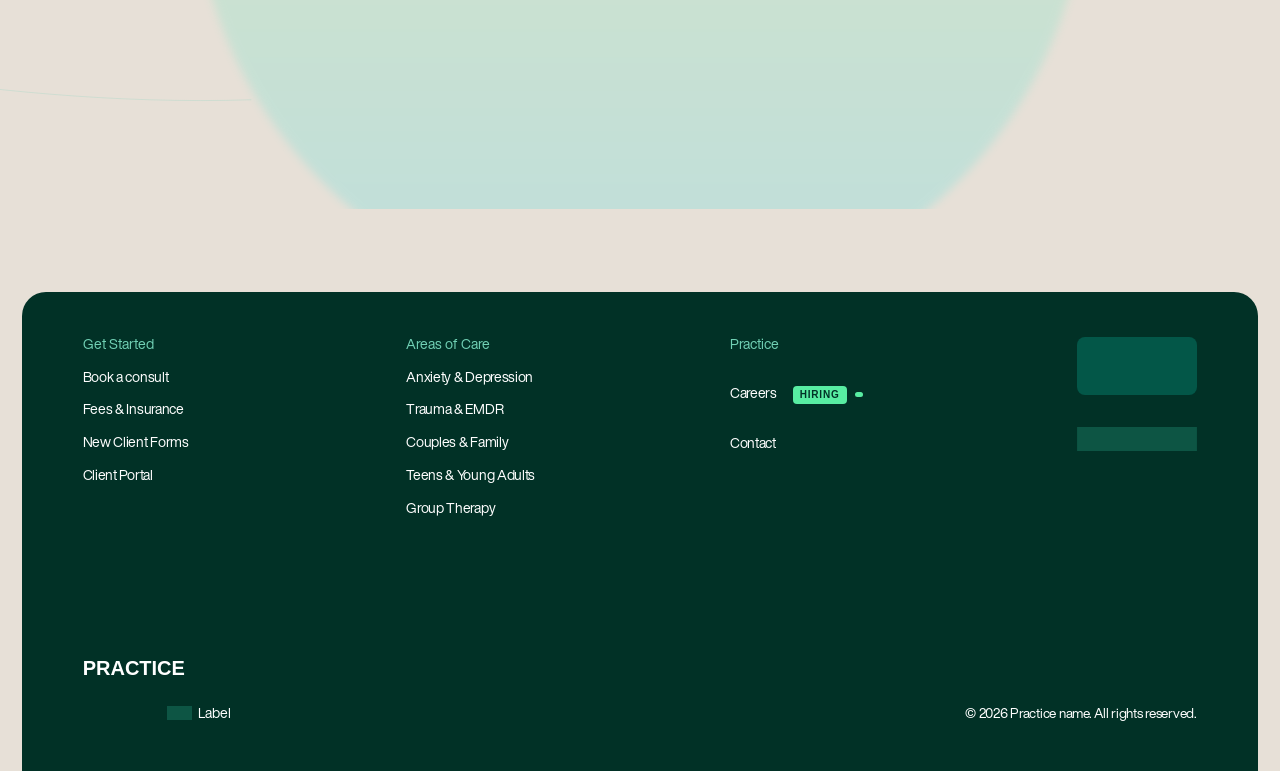
==== commit 6f021f10: "Collision-style logo strip; remove card descriptors - carrier marks monochrome directly on the dark " ====
--- a/_therapy2/index.html
+++ b/_therapy2/index.html
@@ -15,7 +15,12 @@
       .n4-main_marquee_list{display:flex;flex:none}
       @keyframes tmarquee{from{transform:translateX(0)}to{transform:translateX(-50%)}}
       @media (prefers-reduced-motion:reduce){.n4-main_marquee_wrap{animation:none}}
-    </style></head><body data-body-n4="" class="n4-body" data-sc-id="1"><!--$--><!--/$--><title>Riverstone Counseling — therapy for anxiety, trauma, couples and teens</title><meta content="Licensed counseling for anxiety, depression, trauma, couples and adolescents. Virtual and in person." name="description"><meta content="width=device-width, initial-scale=1" name="viewport"><!--$--><link href="./css/shared.css" rel="stylesheet" type="text/css"><!--/$--><!--$--><link href="./css/page.css" rel="stylesheet" type="text/css"><!--/$--><!--$--><!--/$--><!--$--><!--/$--><script type="text/javascript">!function(o,c){var n=c.documentElement,t=" w-mod-";n.className+=t+"js",("ontouchstart"in o||o.DocumentTouch&&c instanceof DocumentTouch)&&(n.className+=t+"touch")}(window,document);</script><!--$--><link href="https://cdn.prod.website-files.com/5fb2b678e994739660d95086/5fb2b678e994734019d950db_fav-icon.png" rel="shortcut icon" type="image/x-icon"><!--/$--><!--$--><link href="https://cdn.prod.website-files.com/5fb2b678e994739660d95086/5fb2b678e9947320e3d950dc_web-clip.png" rel="apple-touch-icon"><!--/$--><!--$--><!--/$--><style>.anti-flicker, .anti-flicker * {visibility: hidden !important; opacity: 0 !important;}</style><style>[data-wf-hidden-variation], [data-wf-hidden-variation] * {
+    </style><style>
+  .ins-mark{filter:brightness(0) invert(1);opacity:.62;transition:opacity .2s}
+  .n4-marquee_logo_wrap:hover .ins-mark{opacity:1}
+  .n4-main_marquee_component{border-top:1px solid #58eda226;border-bottom:1px solid #58eda226}
+  .n4-marquee_logo_wrap{border-left:1px solid #58eda226}
+</style></head><body data-body-n4="" class="n4-body" data-sc-id="1"><!--$--><!--/$--><title>Riverstone Counseling — therapy for anxiety, trauma, couples and teens</title><meta content="Licensed counseling for anxiety, depression, trauma, couples and adolescents. Virtual and in person." name="description"><meta content="width=device-width, initial-scale=1" name="viewport"><!--$--><link href="./css/shared.css" rel="stylesheet" type="text/css"><!--/$--><!--$--><link href="./css/page.css" rel="stylesheet" type="text/css"><!--/$--><!--$--><!--/$--><!--$--><!--/$--><script type="text/javascript">!function(o,c){var n=c.documentElement,t=" w-mod-";n.className+=t+"js",("ontouchstart"in o||o.DocumentTouch&&c instanceof DocumentTouch)&&(n.className+=t+"touch")}(window,document);</script><!--$--><link href="https://cdn.prod.website-files.com/5fb2b678e994739660d95086/5fb2b678e994734019d950db_fav-icon.png" rel="shortcut icon" type="image/x-icon"><!--/$--><!--$--><link href="https://cdn.prod.website-files.com/5fb2b678e994739660d95086/5fb2b678e9947320e3d950dc_web-clip.png" rel="apple-touch-icon"><!--/$--><!--$--><!--/$--><style>.anti-flicker, .anti-flicker * {visibility: hidden !important; opacity: 0 !important;}</style><style>[data-wf-hidden-variation], [data-wf-hidden-variation] * {
         display: none !important;
       }</style><script type="text/javascript">(function(e){var s={r:[]};e.wf={r:s.r,ready:t=>{s.r.push(t)}}})(window)</script><!--$--><link href="https://cdn.intellimize.co/snippet/117160373.js" rel="preload" as="script"><!--/$--><!--$--><!--/$--><!--$--><!--/$--><!--$--><!--/$--><!-- noindex paginated pages -->
 <script>
@@ -5558,7 +5563,7 @@
     <feTurbulence type="fractalNoise" baseFrequency="2.5" numOctaves="1" stitchTiles="stitch"></feTurbulence>
   </filter>
   <rect width="100%" height="100%" filter="url(#noiseFilter)" data-sc-id="559"></rect>
-</svg></div><div data-wf--n4-global-section-space--section-space="main" class="n4-g_section_space w-variant-795f1e00-55ac-266c-c257-61a2172b0771" data-sc-id="560"></div><div class="n4-trusted_contain n4-u-zindex-2" data-sc-id="561"><div data-wf--n4-global-subtitle--variant="base" class="n4-g_subtitle_wrap" data-sc-id="562"><div class="n4-g_subtitle_circle" data-sc-id="563"></div><div class="n4-g_subtitle_text" data-sc-id="564">Insurance accepted</div></div><div class="n4-marquee_wrap" data-sc-id="565"><div data-marquee-hover-pause="true" data-marquee="component" data-marquee-speed="30" data-marquee-direction="left" data-marquee-on-scroll="true" data-marquee-orientation="horizontal" class="n4-main_marquee_component" data-script-initialized="true" data-marquee-status="normal" data-sc-id="566"><div data-marquee="wrap" class="n4-main_marquee_wrap" data-sc-id="567"><div data-marquee="track" class="n4-main_marquee_list" data-sc-id="568" style="translate: none; rotate: none; scale: none; transform: translate(-9.7486%, 0%) translate3d(0px, 0px, 0px);"><div data-marquee="item" class="n4-marquee_logo_wrap" data-sc-id="569"><span style="display:inline-flex;align-items:center;justify-content:center;height:58px;padding:0 22px;border-radius:10px;background:#fff;box-shadow:0 1px 3px rgba(0,0,0,.14)"><img src="./media/insurers/aetna.svg" alt="Aetna" loading="lazy" style="height:30px;width:auto;max-width:150px;object-fit:contain"></span></div><div data-marquee="item" class="n4-marquee_logo_wrap" data-sc-id="571"><span style="display:inline-flex;align-items:center;justify-content:center;height:58px;padding:0 22px;border-radius:10px;background:#fff;box-shadow:0 1px 3px rgba(0,0,0,.14)"><img src="./media/insurers/bcbs.svg" alt="Blue Cross Blue Shield" loading="lazy" style="height:30px;width:auto;max-width:150px;object-fit:contain"></span></div><div data-marquee="item" class="n4-marquee_logo_wrap" data-sc-id="573"><span style="display:inline-flex;align-items:center;justify-content:center;height:58px;padding:0 22px;border-radius:10px;background:#fff;box-shadow:0 1px 3px rgba(0,0,0,.14)"><img src="./media/insurers/cigna.svg" alt="Cigna" loading="lazy" style="height:30px;width:auto;max-width:150px;object-fit:contain"></span></div><div data-marquee="item" class="n4-marquee_logo_wrap" data-sc-id="575"><span style="display:inline-flex;align-items:center;justify-content:center;height:58px;padding:0 22px;border-radius:10px;background:#fff;box-shadow:0 1px 3px rgba(0,0,0,.14)"><img src="./media/insurers/uhc.svg" alt="UnitedHealthcare" loading="lazy" style="height:30px;width:auto;max-width:150px;object-fit:contain"></span></div><div data-marquee="item" class="n4-marquee_logo_wrap" data-sc-id="577"><span style="display:inline-flex;align-items:center;justify-content:center;height:58px;padding:0 22px;border-radius:10px;background:#fff;box-shadow:0 1px 3px rgba(0,0,0,.14)"><img src="./media/insurers/humana.svg" alt="Humana" loading="lazy" style="height:30px;width:auto;max-width:150px;object-fit:contain"></span></div><div data-marquee="item" class="n4-marquee_logo_wrap" data-sc-id="579"><span style="display:inline-flex;align-items:center;justify-content:center;height:58px;padding:0 22px;border-radius:10px;background:#fff;box-shadow:0 1px 3px rgba(0,0,0,.14)"><img src="./media/insurers/oscar.svg" alt="Oscar" loading="lazy" style="height:30px;width:auto;max-width:150px;object-fit:contain"></span></div><div data-marquee="item" class="n4-marquee_logo_wrap" data-sc-id="581"><span style="display:inline-flex;align-items:center;justify-content:center;height:58px;padding:0 22px;border-radius:10px;background:#fff;box-shadow:0 1px 3px rgba(0,0,0,.14)"><img src="./media/insurers/hsafsa.svg" alt="HSA / FSA eligible" loading="lazy" style="height:30px;width:auto;max-width:150px;object-fit:contain"></span></div></div><div data-marquee="track" class="n4-main_marquee_list" data-sc-id="568" style="translate: none; rotate: none; scale: none; transform: translate(-9.7486%, 0%) translate3d(0px, 0px, 0px);"><div data-marquee="item" class="n4-marquee_logo_wrap" data-sc-id="569"><span style="display:inline-flex;align-items:center;justify-content:center;height:58px;padding:0 22px;border-radius:10px;background:#fff;box-shadow:0 1px 3px rgba(0,0,0,.14)"><img src="./media/insurers/aetna.svg" alt="Aetna" loading="lazy" style="height:30px;width:auto;max-width:150px;object-fit:contain"></span></div><div data-marquee="item" class="n4-marquee_logo_wrap" data-sc-id="571"><span style="display:inline-flex;align-items:center;justify-content:center;height:58px;padding:0 22px;border-radius:10px;background:#fff;box-shadow:0 1px 3px rgba(0,0,0,.14)"><img src="./media/insurers/bcbs.svg" alt="Blue Cross Blue Shield" loading="lazy" style="height:30px;width:auto;max-width:150px;object-fit:contain"></span></div><div data-marquee="item" class="n4-marquee_logo_wrap" data-sc-id="573"><span style="display:inline-flex;align-items:center;justify-content:center;height:58px;padding:0 22px;border-radius:10px;background:#fff;box-shadow:0 1px 3px rgba(0,0,0,.14)"><img src="./media/insurers/cigna.svg" alt="Cigna" loading="lazy" style="height:30px;width:auto;max-width:150px;object-fit:contain"></span></div><div data-marquee="item" class="n4-marquee_logo_wrap" data-sc-id="575"><span style="display:inline-flex;align-items:center;justify-content:center;height:58px;padding:0 22px;border-radius:10px;background:#fff;box-shadow:0 1px 3px rgba(0,0,0,.14)"><img src="./media/insurers/uhc.svg" alt="UnitedHealthcare" loading="lazy" style="height:30px;width:auto;max-width:150px;object-fit:contain"></span></div><div data-marquee="item" class="n4-marquee_logo_wrap" data-sc-id="577"><span style="display:inline-flex;align-items:center;justify-content:center;height:58px;padding:0 22px;border-radius:10px;background:#fff;box-shadow:0 1px 3px rgba(0,0,0,.14)"><img src="./media/insurers/humana.svg" alt="Humana" loading="lazy" style="height:30px;width:auto;max-width:150px;object-fit:contain"></span></div><div data-marquee="item" class="n4-marquee_logo_wrap" data-sc-id="579"><span style="display:inline-flex;align-items:center;justify-content:center;height:58px;padding:0 22px;border-radius:10px;background:#fff;box-shadow:0 1px 3px rgba(0,0,0,.14)"><img src="./media/insurers/oscar.svg" alt="Oscar" loading="lazy" style="height:30px;width:auto;max-width:150px;object-fit:contain"></span></div><div data-marquee="item" class="n4-marquee_logo_wrap" data-sc-id="581"><span style="display:inline-flex;align-items:center;justify-content:center;height:58px;padding:0 22px;border-radius:10px;background:#fff;box-shadow:0 1px 3px rgba(0,0,0,.14)"><img src="./media/insurers/hsafsa.svg" alt="HSA / FSA eligible" loading="lazy" style="height:30px;width:auto;max-width:150px;object-fit:contain"></span></div></div></div></div></div></div><div data-wf--n4-global-section-space--section-space="tiny" class="n4-g_section_space w-variant-795f1e00-55ac-266c-c257-61a2172b076f" data-sc-id="613"></div><div class="n4-u-embed-js w-embed w-script"><script>
+</svg></div><div data-wf--n4-global-section-space--section-space="main" class="n4-g_section_space w-variant-795f1e00-55ac-266c-c257-61a2172b0771" data-sc-id="560"></div><div class="n4-trusted_contain n4-u-zindex-2" data-sc-id="561"><div data-wf--n4-global-subtitle--variant="base" class="n4-g_subtitle_wrap" data-sc-id="562"><div class="n4-g_subtitle_circle" data-sc-id="563"></div><div class="n4-g_subtitle_text" data-sc-id="564">Insurance accepted</div></div><div class="n4-marquee_wrap" data-sc-id="565"><div data-marquee-hover-pause="true" data-marquee="component" data-marquee-speed="30" data-marquee-direction="left" data-marquee-on-scroll="true" data-marquee-orientation="horizontal" class="n4-main_marquee_component" data-script-initialized="true" data-marquee-status="normal" data-sc-id="566"><div data-marquee="wrap" class="n4-main_marquee_wrap" data-sc-id="567"><div data-marquee="track" class="n4-main_marquee_list" data-sc-id="568" style="translate: none; rotate: none; scale: none; transform: translate(-9.7486%, 0%) translate3d(0px, 0px, 0px);"><div data-marquee="item" class="n4-marquee_logo_wrap" data-sc-id="569"><img src="./media/insurers/aetna.svg" alt="Aetna" loading="lazy" class="ins-mark" style="height:30px;width:auto;max-width:158px;object-fit:contain"></div><div data-marquee="item" class="n4-marquee_logo_wrap" data-sc-id="571"><img src="./media/insurers/bcbs.svg" alt="Blue Cross Blue Shield" loading="lazy" class="ins-mark" style="height:34px;width:auto;max-width:158px;object-fit:contain"></div><div data-marquee="item" class="n4-marquee_logo_wrap" data-sc-id="573"><img src="./media/insurers/cigna.svg" alt="Cigna" loading="lazy" class="ins-mark" style="height:28px;width:auto;max-width:158px;object-fit:contain"></div><div data-marquee="item" class="n4-marquee_logo_wrap" data-sc-id="575"><img src="./media/insurers/uhc.svg" alt="UnitedHealthcare" loading="lazy" class="ins-mark" style="height:26px;width:auto;max-width:158px;object-fit:contain"></div><div data-marquee="item" class="n4-marquee_logo_wrap" data-sc-id="577"><img src="./media/insurers/humana.svg" alt="Humana" loading="lazy" class="ins-mark" style="height:24px;width:auto;max-width:158px;object-fit:contain"></div><div data-marquee="item" class="n4-marquee_logo_wrap" data-sc-id="579"><img src="./media/insurers/oscar.svg" alt="Oscar" loading="lazy" class="ins-mark" style="height:26px;width:auto;max-width:158px;object-fit:contain"></div><div data-marquee="item" class="n4-marquee_logo_wrap" data-sc-id="581"><img src="./media/insurers/hsafsa.svg" alt="HSA / FSA eligible" loading="lazy" class="ins-mark" style="height:30px;width:auto;max-width:158px;object-fit:contain"></div></div><div data-marquee="track" class="n4-main_marquee_list" data-sc-id="568" style="translate: none; rotate: none; scale: none; transform: translate(-9.7486%, 0%) translate3d(0px, 0px, 0px);"><div data-marquee="item" class="n4-marquee_logo_wrap" data-sc-id="569"><img src="./media/insurers/aetna.svg" alt="Aetna" loading="lazy" class="ins-mark" style="height:30px;width:auto;max-width:158px;object-fit:contain"></div><div data-marquee="item" class="n4-marquee_logo_wrap" data-sc-id="571"><img src="./media/insurers/bcbs.svg" alt="Blue Cross Blue Shield" loading="lazy" class="ins-mark" style="height:34px;width:auto;max-width:158px;object-fit:contain"></div><div data-marquee="item" class="n4-marquee_logo_wrap" data-sc-id="573"><img src="./media/insurers/cigna.svg" alt="Cigna" loading="lazy" class="ins-mark" style="height:28px;width:auto;max-width:158px;object-fit:contain"></div><div data-marquee="item" class="n4-marquee_logo_wrap" data-sc-id="575"><img src="./media/insurers/uhc.svg" alt="UnitedHealthcare" loading="lazy" class="ins-mark" style="height:26px;width:auto;max-width:158px;object-fit:contain"></div><div data-marquee="item" class="n4-marquee_logo_wrap" data-sc-id="577"><img src="./media/insurers/humana.svg" alt="Humana" loading="lazy" class="ins-mark" style="height:24px;width:auto;max-width:158px;object-fit:contain"></div><div data-marquee="item" class="n4-marquee_logo_wrap" data-sc-id="579"><img src="./media/insurers/oscar.svg" alt="Oscar" loading="lazy" class="ins-mark" style="height:26px;width:auto;max-width:158px;object-fit:contain"></div><div data-marquee="item" class="n4-marquee_logo_wrap" data-sc-id="581"><img src="./media/insurers/hsafsa.svg" alt="HSA / FSA eligible" loading="lazy" class="ins-mark" style="height:30px;width:auto;max-width:158px;object-fit:contain"></div></div></div></div><p id="insCaption" style="margin:22px auto 0;max-width:760px;text-align:center;font:400 15px/1.6 Inter,Arial,sans-serif;color:rgba(255,255,255,.6)">In-network with most major plans — and clear self-pay rates if we are not. Send us your card and we will check your benefits before your first session.</p></div></div><div data-wf--n4-global-section-space--section-space="tiny" class="n4-g_section_space w-variant-795f1e00-55ac-266c-c257-61a2172b076f" data-sc-id="613"></div><div class="n4-u-embed-js w-embed w-script"><script>
   document.addEventListener("DOMContentLoaded", function () {
     if (typeof gsap === "undefined" || typeof ScrollTrigger === "undefined") {
       console.warn("GSAP or ScrollTrigger not found. Marquee aborted.");
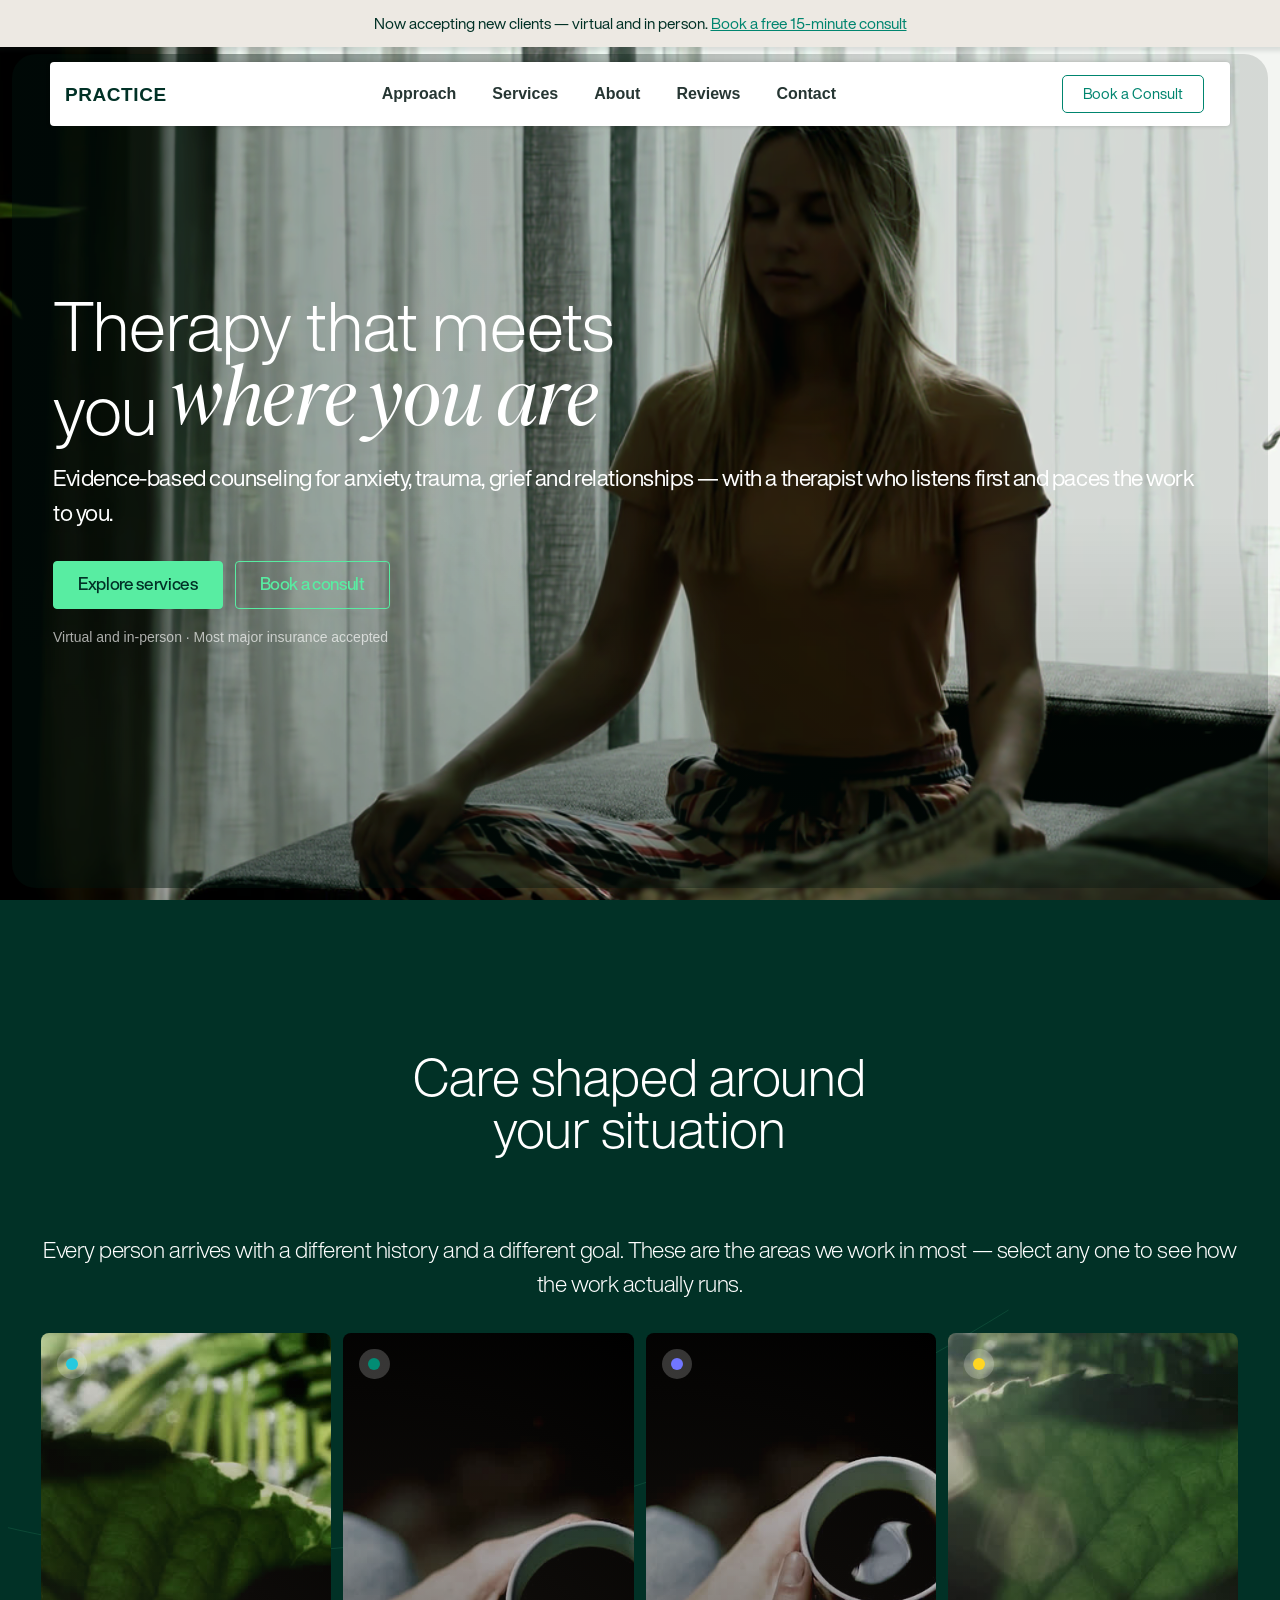
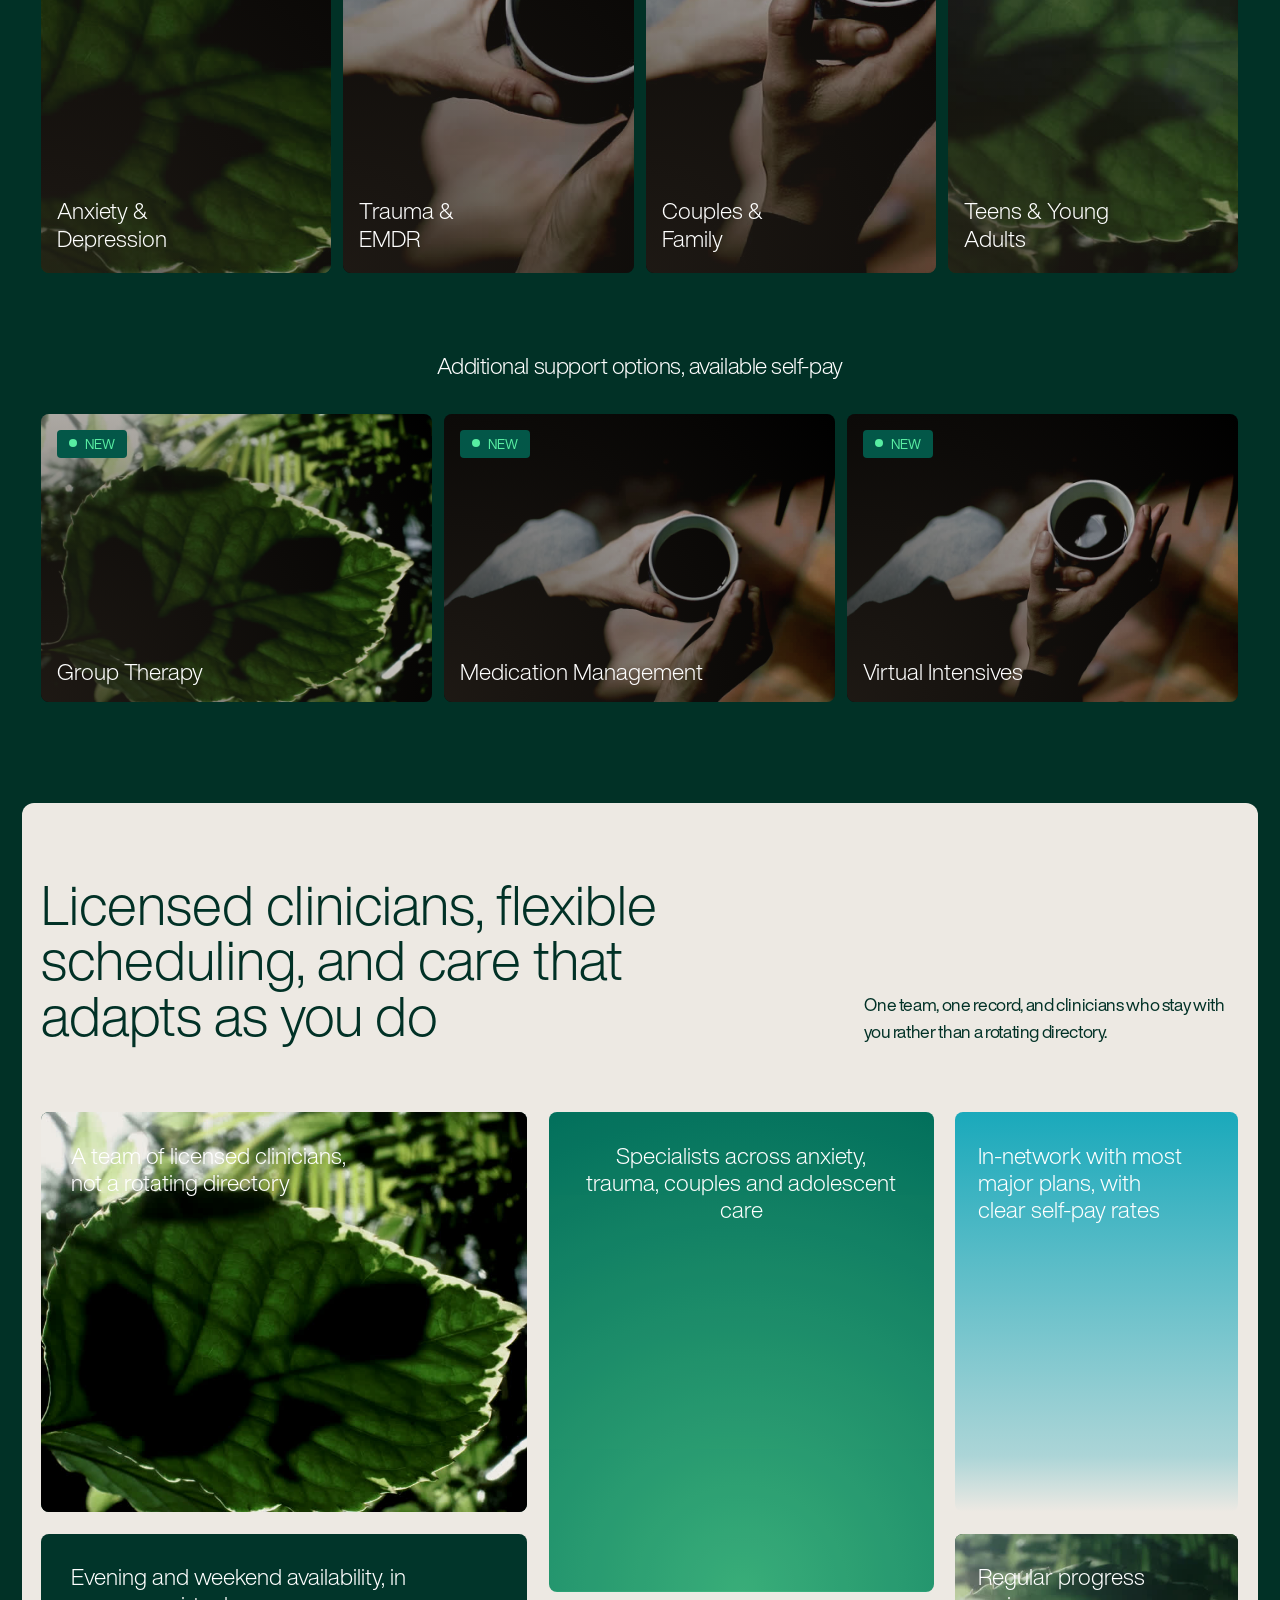
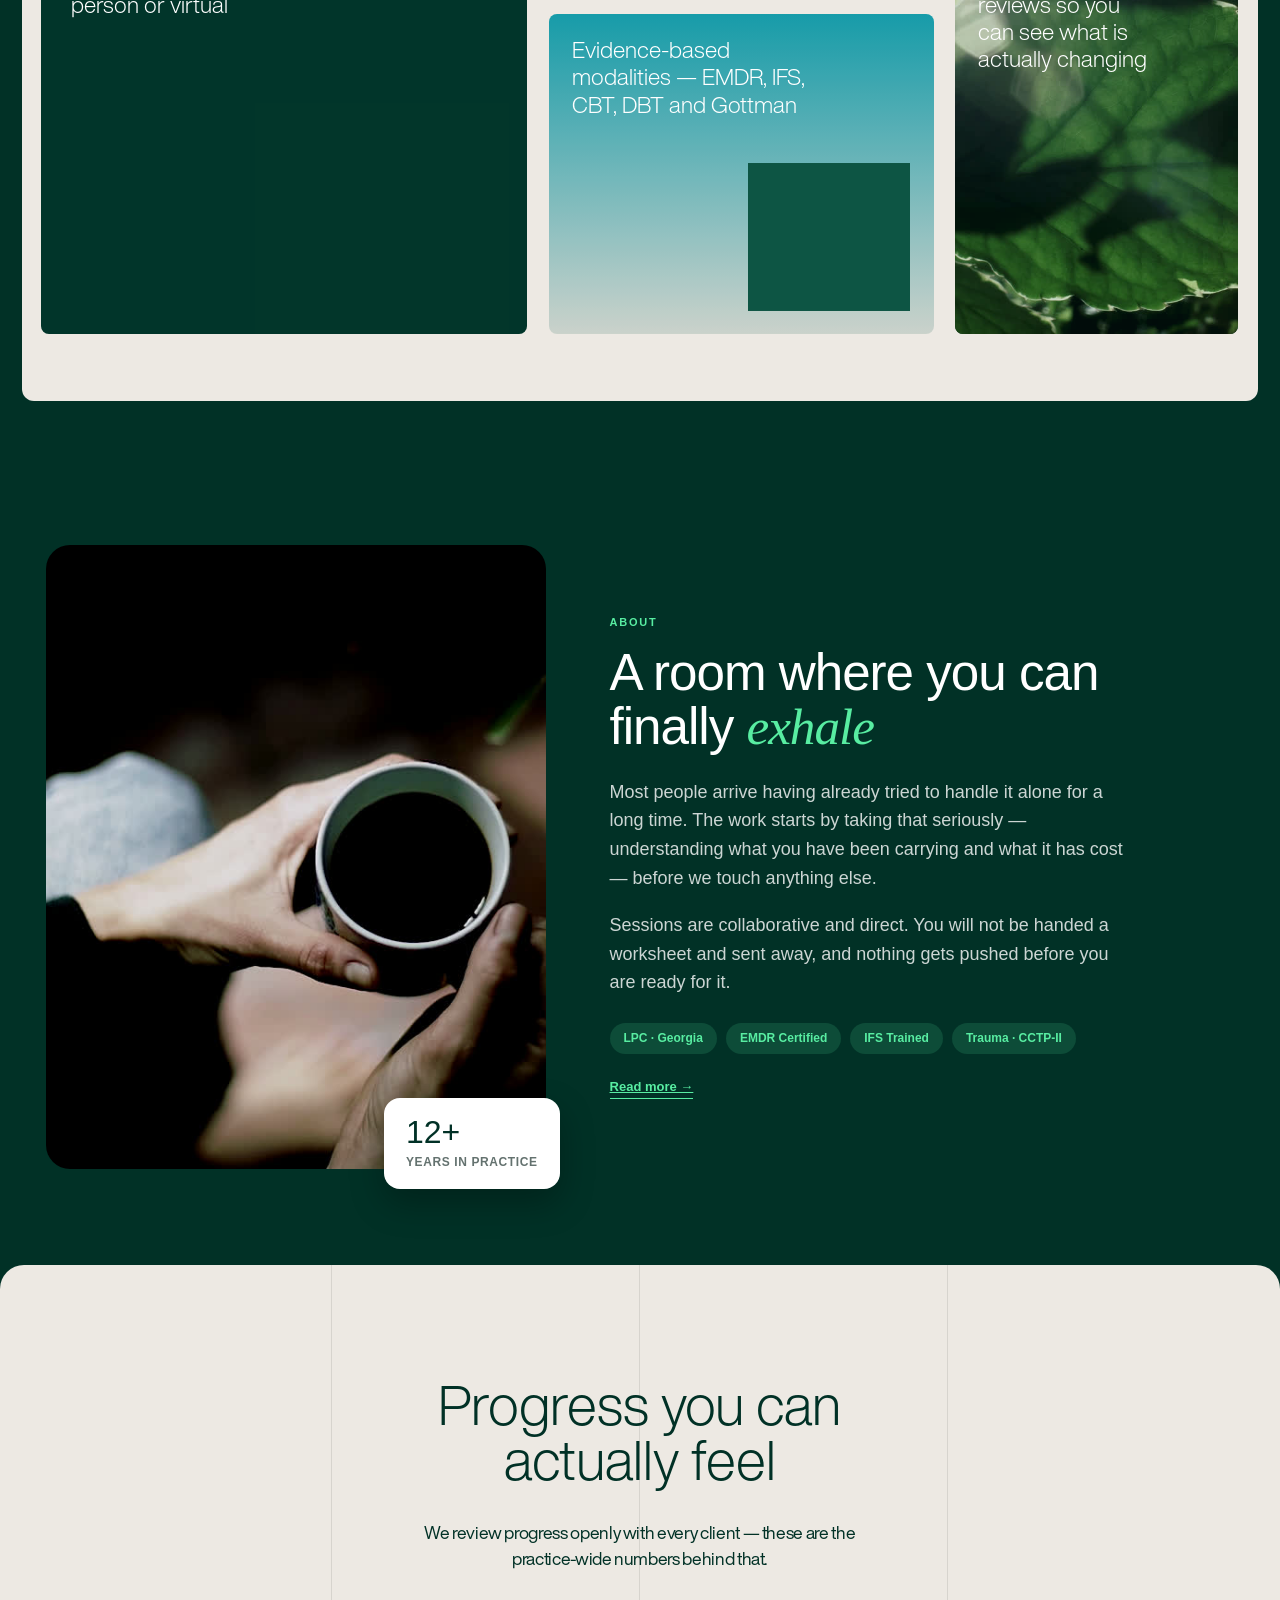
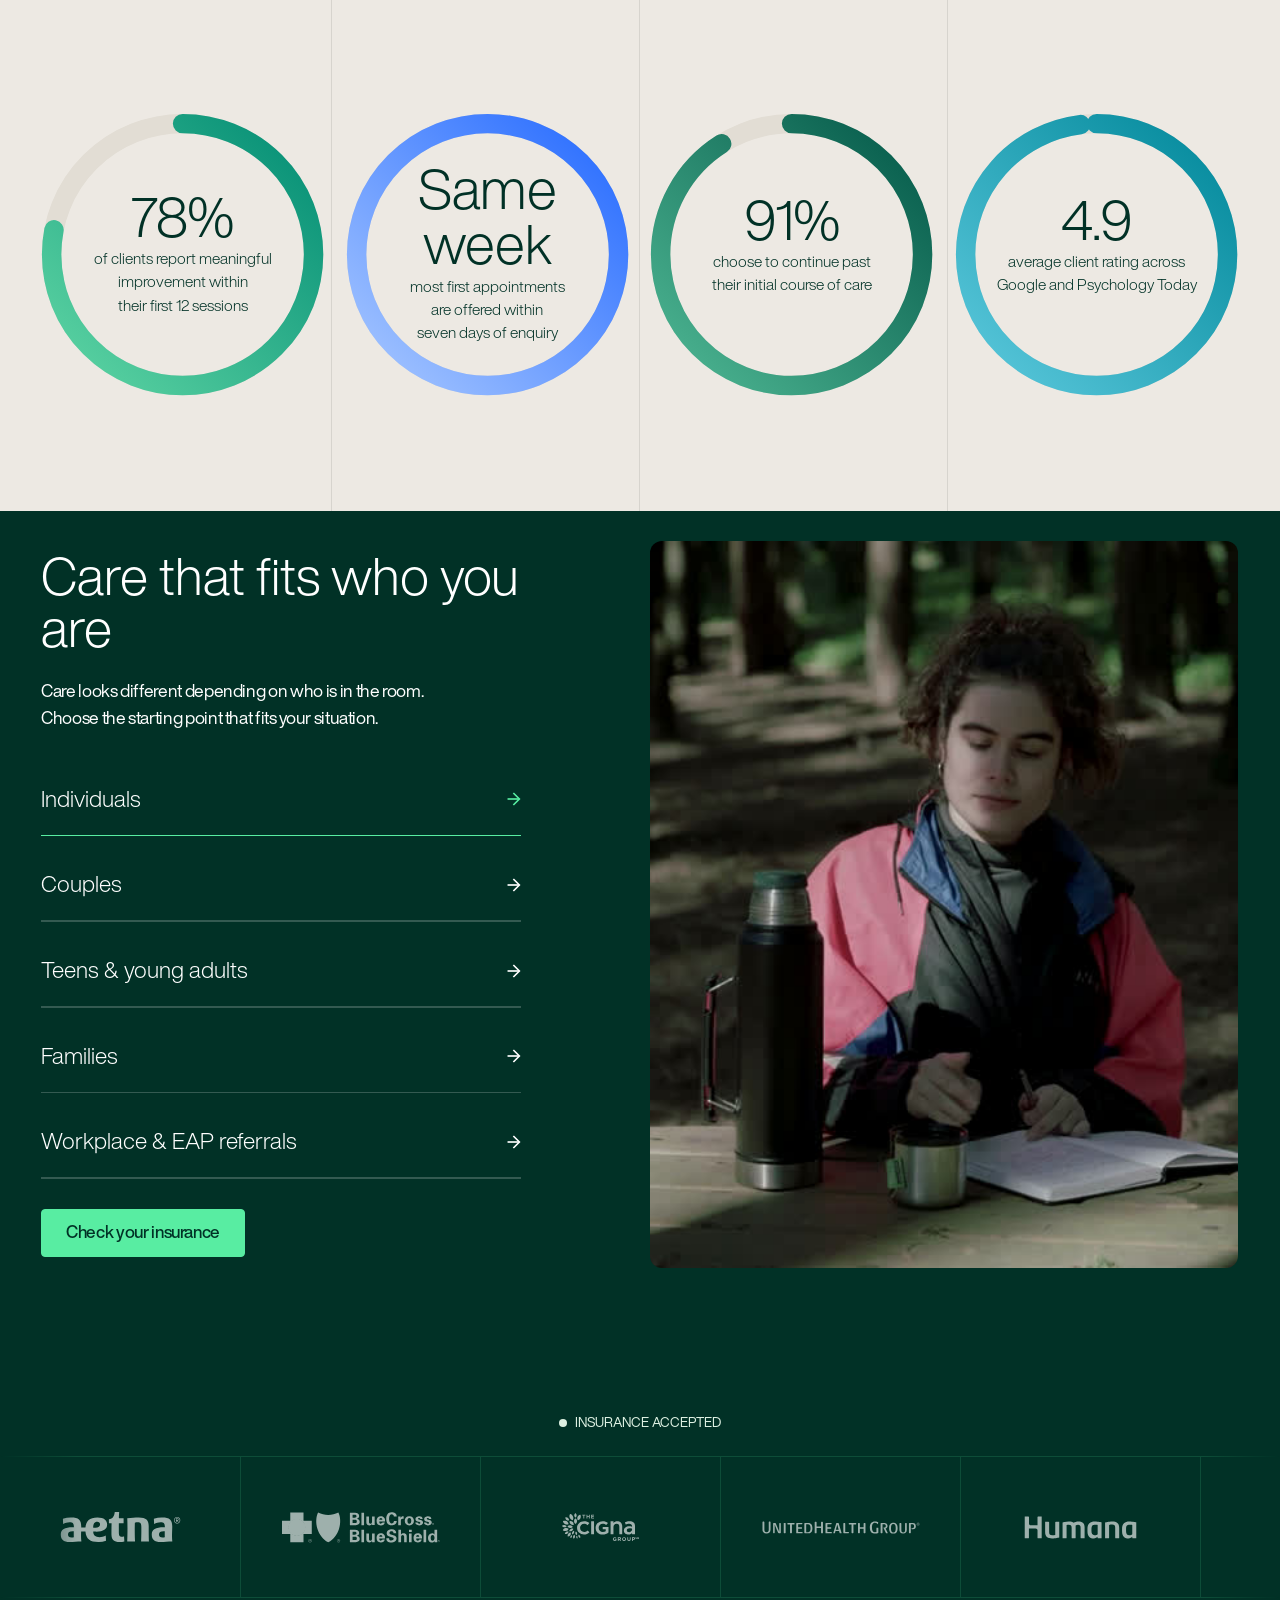
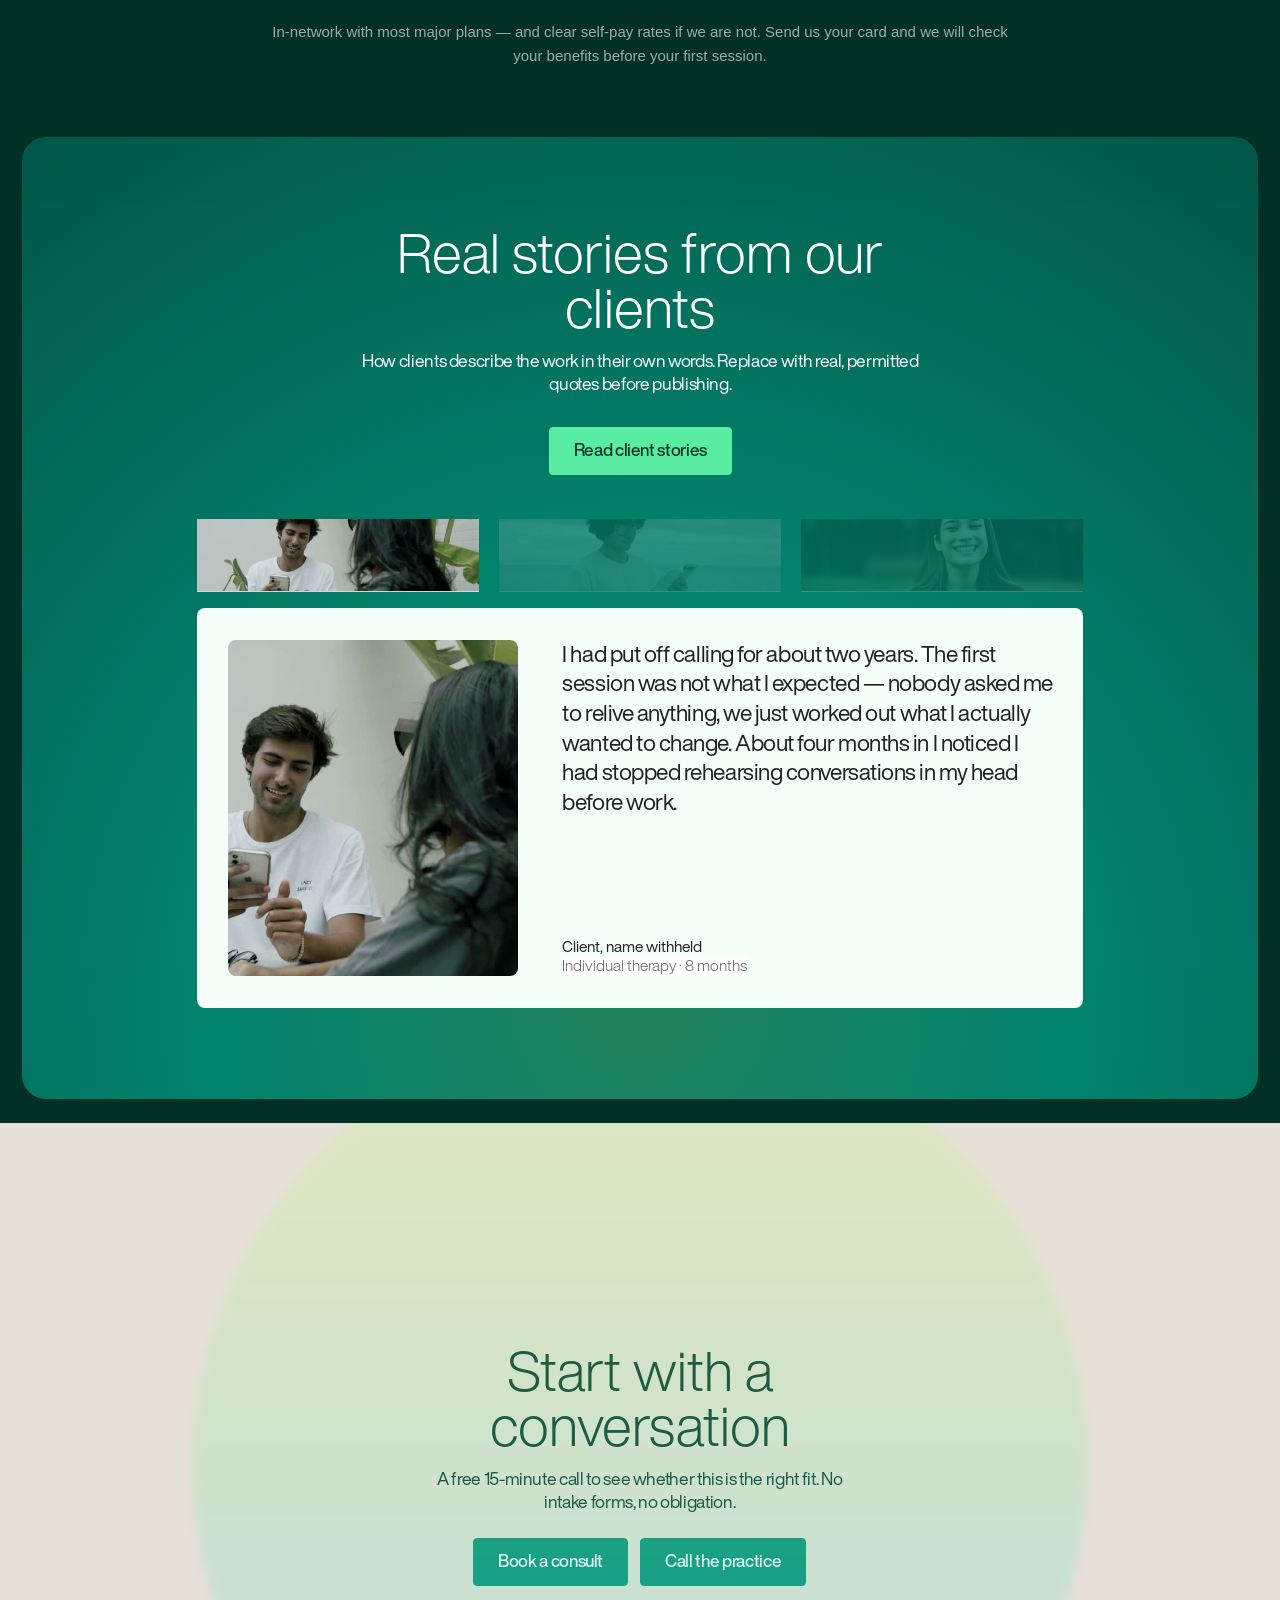
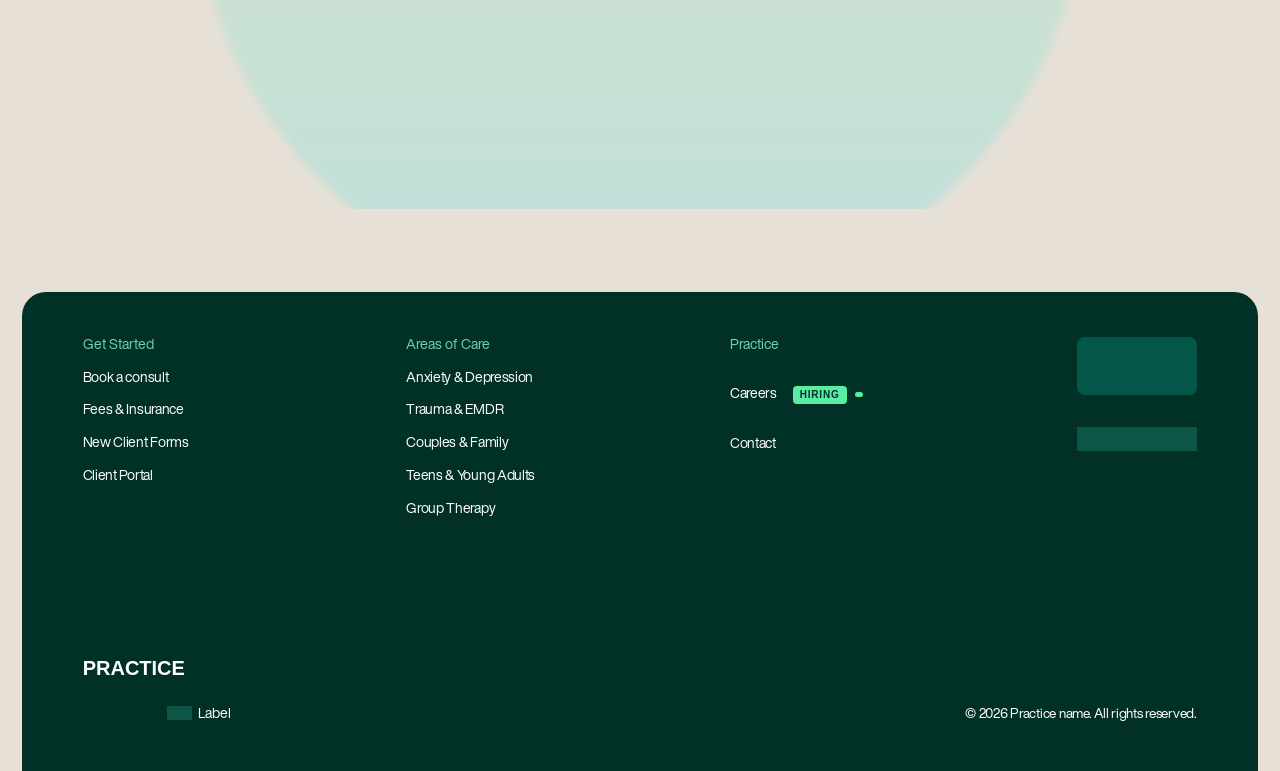
==== commit f594b061: "Thick gradient metric rings + contextual imagery - rings: 22px stroke, rounded caps, per-metric hue " ====
--- a/_therapy2/index.html
+++ b/_therapy2/index.html
@@ -5271,7 +5271,7 @@
   .n4-featured_card_box.n4-u-background-lightest-green40 {
     box-shadow: 45.247px 203.11px 58.319px 0px rgba(0, 0, 0, 0.00), 29.159px 129.709px 53.291px 0px rgba(0, 0, 0, 0.02), 16.088px 73.401px 45.247px 0px rgba(0, 0, 0, 0.06), 7.038px 32.176px 33.181px 0px rgba(0, 0, 0, 0.10), 2.011px 8.044px 18.099px 0px rgba(0, 0, 0, 0.12);
   }
-</style></div><div class="n4-features_contain n4-u-container" data-sc-id="308"><div class="n4-features_component n4-u-vflex-stretch-top n4-u-gap-row-8" data-sc-id="309"><div data-animation-gsap="fade-in" class="n4-features_body n4-u-hflex-between-bottom n4-u-gap-5 n4-u-hflex-wrap" data-sc-id="310" style="opacity: 0;"><div data-number="20" class="n4-features_heading n4-u-text-style-h1 n4-u-max-width-dynamic n4-g_heading w-richtext" aria-label="24/7 virtual care, predictive insights, &amp; employee benefit details—all in one place" data-sc-id="311" style="opacity: 1;">Licensed clinicians, flexible scheduling, and care that adapts as you do</div><p data-animation-gsap="fade-in" class="n4-features_text n4-u-text-style-medium" data-sc-id="333" style="opacity: 0;">One team, one record, and clinicians who stay with you rather than a rotating directory.</p></div><ul role="list" class="n4-features_list_wrap n4-u-grid-above" data-sc-id="334"><li class="n4-features_list_item n4-u-column-5" data-sc-id="335"><div class="n4-features_list_column n4-u-vflex-stretch-top n4-u-gap-row-gutter" data-sc-id="336"><div data-delay="0" data-animation-gsap="fade-in" class="n4-features_card_wrap n4-is-1" data-sc-id="337" style="opacity: 0;"><div class="n4-featured_card_body n4-u-zindex-3" data-sc-id="338"><h3 data-delay-gsap="0.5" data-animation-gsap="fade-in" class="n4-features_card_heading n4-u-text-style-h5 n4-u-max-width-20ch" data-sc-id="339" style="opacity: 0;">A team of licensed clinicians, not a rotating directory</h3></div><img class="n4-features_card_bg_img n4-u-cover-absolute n4-u-pointer-off" src="./media/card-4.jpg" data-animation-gsap="scale-out" alt="" loading="lazy" data-sc-id="340"></div><div data-delay="0.3" data-animation-gsap="fade-in" class="n4-features_card_wrap n4-is-1" data-sc-id="341" style="opacity: 0;"><div class="n4-featured_card_body n4-u-zindex-3" data-sc-id="342"><h3 data-delay-gsap="0.5" data-animation-gsap="fade-in" class="n4-features_card_heading n4-u-text-style-h5 n4-u-max-width-24ch" data-sc-id="343" style="opacity: 0;">Evening and weekend availability, in person or virtual</h3></div><img src="data:image/svg+xml;utf8,%3Csvg%20xmlns%3D%22http%3A%2F%2Fwww.w3.org%2F2000%2Fsvg%22%20viewBox%3D%220%200%20662%20818%22%3E%3Crect%20width%3D%22662%22%20height%3D%22818%22%20fill%3D%22%230d5544%22%2F%3E%3C%2Fsvg%3E" loading="lazy" alt="" class="n4-features_card_bg_noise n4-u-cover-absolute n4-u-pointer-off" data-sc-id="344" data-slot="image"><div class="n4-features_card_bg_wrap n4-u-cover-absolute n4-u-vflex-center-top" data-sc-id="345"><div data-animation-gsap="fade-in-blur" class="n4-features_card_clock_wrap" data-sc-id="346" style="filter: blur(10px); opacity: 0;"><!--$--><!--/$--></div></div></div></div></li><li class="n4-features_list_item n4-u-column-4" data-sc-id="348"><div class="n4-features_list_column n4-u-vflex-stretch-top n4-u-gap-row-gutter" data-sc-id="349"><div data-delay="0.6" data-animation-gsap="fade-in" class="n4-features_card_wrap n4-is-2" data-sc-id="350" style="opacity: 0;"><div class="n4-featured_card_body n4-u-vflex-center-between n4-u-gap-row-4 n4-u-zindex-2" data-sc-id="351"><h3 data-delay-gsap="0.5" data-animation-gsap="fade-in" class="n4-features_card_heading n4-u-text-style-h5" data-sc-id="352" style="opacity: 0;">Specialists across anxiety, trauma, couples and adolescent care</h3><div class="n4-featured_card_box_list n4-u-vflex-center-center"><div class="n4-featured_card_box_wrap n4-is-1 n4-u-background-lightest-green40"><div class="n4-featured_card_box_layout n4-u-hflex-center-center n4-u-gap-1 n4-u-opacity-40"><img src="data:image/svg+xml;utf8,%3Csvg%20xmlns%3D%22http%3A%2F%2Fwww.w3.org%2F2000%2Fsvg%22%20viewBox%3D%220%200%20662%20818%22%3E%3Crect%20width%3D%22662%22%20height%3D%22818%22%20fill%3D%22%230d5544%22%2F%3E%3C%2Fsvg%3E" loading="lazy" alt="" class="n4-featured_card_box_image n4-is-small" data-slot="image"><div class="n4-featured_card_box_text n4-u-text-style-small n4-u-text-color-primary" data-sc-id="355">EMDR certified</div></div></div><div class="n4-featured_card_box_wrap n4-is-2 n4-u-background-aqua20"><div class="n4-featured_card_box_layout n4-u-hflex-center-center n4-u-gap-1 n4-u-opacity-50"><img src="data:image/svg+xml;utf8,%3Csvg%20xmlns%3D%22http%3A%2F%2Fwww.w3.org%2F2000%2Fsvg%22%20viewBox%3D%220%200%20662%20818%22%3E%3Crect%20width%3D%22662%22%20height%3D%22818%22%20fill%3D%22%230d5544%22%2F%3E%3C%2Fsvg%3E" loading="lazy" alt="" class="n4-featured_card_box_image n4-is-medium" data-slot="image"><div class="n4-featured_card_box_text n4-u-text-style-medium n4-u-text-color-primary" data-sc-id="356">Gottman Level 2</div></div></div><div class="n4-featured_card_box_wrap n4-is-3 n4-u-background-deep-green"><div class="n4-featured_card_box_layout n4-u-hflex-center-center n4-u-gap-1"><img src="data:image/svg+xml;utf8,%3Csvg%20xmlns%3D%22http%3A%2F%2Fwww.w3.org%2F2000%2Fsvg%22%20viewBox%3D%220%200%20662%20818%22%3E%3Crect%20width%3D%22662%22%20height%3D%22818%22%20fill%3D%22%230d5544%22%2F%3E%3C%2Fsvg%3E" loading="lazy" alt="" class="n4-featured_card_box_image n4-is-large n4-u-ratio-1-1" data-slot="image"><div class="n4-featured_card_box_text n4-u-text-style-large" data-sc-id="357">Play therapy</div></div></div></div></div><img src="data:image/svg+xml;utf8,%3Csvg%20xmlns%3D%22http%3A%2F%2Fwww.w3.org%2F2000%2Fsvg%22%20viewBox%3D%220%200%20662%20818%22%3E%3Crect%20width%3D%22662%22%20height%3D%22818%22%20fill%3D%22%230d5544%22%2F%3E%3C%2Fsvg%3E" loading="lazy" alt="" class="n4-features_card_bg_noise n4-u-cover-absolute n4-u-pointer-off" data-sc-id="358" data-slot="image"></div><div data-delay="0.9" data-animation-gsap="fade-in" class="n4-features_card_wrap n4-is-3" data-sc-id="359" style="opacity: 0;"><div class="n4-featured_card_body n4-u-zindex-3 n4-u-mb-5" data-sc-id="360"><h3 data-delay-gsap="0.5" data-animation-gsap="fade-in" class="n4-features_card_heading n4-u-text-style-h5 n4-u-text-wrap-balance n4-u-max-width-20ch" data-sc-id="361" style="opacity: 0;">Evidence-based modalities — EMDR, IFS, CBT, DBT and Gottman</h3></div><div class="n4-features_card_img_wrap n4-u-visual-wrap n4-u-zindex-2" data-sc-id="362"><img src="data:image/svg+xml;utf8,%3Csvg%20xmlns%3D%22http%3A%2F%2Fwww.w3.org%2F2000%2Fsvg%22%20viewBox%3D%220%200%20239%20140%22%3E%3Crect%20width%3D%22239%22%20height%3D%22140%22%20fill%3D%22%230d5544%22%2F%3E%3C%2Fsvg%3E" loading="lazy" alt="" class="n4-features_card_img n4-u-cover-absolute" data-sc-id="363" data-slot="image"></div><img src="data:image/svg+xml;utf8,%3Csvg%20xmlns%3D%22http%3A%2F%2Fwww.w3.org%2F2000%2Fsvg%22%20viewBox%3D%220%200%20239%20140%22%3E%3Crect%20width%3D%22239%22%20height%3D%22140%22%20fill%3D%22%230d5544%22%2F%3E%3C%2Fsvg%3E" loading="lazy" alt="" class="n4-features_card_bg_noise n4-u-cover-absolute n4-u-pointer-off" data-sc-id="364" data-slot="image"></div></div></li><li class="n4-features_list_item n4-u-column-3" data-sc-id="365"><div class="n4-features_list_column n4-u-vflex-stretch-top n4-u-gap-row-gutter" data-sc-id="366"><div data-delay="1.2" data-animation-gsap="fade-in" class="n4-features_card_wrap n4-is-4" data-sc-id="367" style="opacity: 0;"><div class="n4-featured_card_body n4-u-zindex-3" data-sc-id="368"><h3 data-delay-gsap="0.5" data-animation-gsap="fade-in" class="n4-features_card_heading n4-u-text-style-h5 n4-u-text-wrap-balance n4-u-max-width-20ch" data-sc-id="369" style="opacity: 0;">In-network with most major plans, with clear self-pay rates</h3></div><div class="n4-features_card_img4_wrap n4-u-visual-wrap n4-u-vflex-center-center" data-sc-id="370"><!--$--><!--/$--></div><div class="n4-features_card_globe_wrap n4-u-visual-wrap"><img src="data:image/svg+xml;utf8,%3Csvg%20xmlns%3D%22http%3A%2F%2Fwww.w3.org%2F2000%2Fsvg%22%20viewBox%3D%220%200%20239%20140%22%3E%3Crect%20width%3D%22239%22%20height%3D%22140%22%20fill%3D%22%230d5544%22%2F%3E%3C%2Fsvg%3E" loading="lazy" alt="" class="n4-features_card_img_globe n4-u-cover-absolute" data-slot="image"></div></div><div data-delay="1.5" data-animation-gsap="fade-in" class="n4-features_card_wrap n4-is-5" data-sc-id="372" style="opacity: 0;"><div class="n4-featured_card_body n4-u-zindex-3" data-sc-id="373"><h3 data-delay-gsap="0.5" data-animation-gsap="fade-in" class="n4-features_card_heading n4-u-text-style-h5 n4-u-text-wrap-balance n4-u-max-width-24ch" data-sc-id="374" style="opacity: 0;">Regular progress reviews so you can see what is actually changing</h3></div><img class="n4-features_card_bg_img n4-u-cover-absolute n4-u-pointer-off" src="./media/card-1.jpg" data-animation-gsap="scale-out" alt="" loading="lazy" data-sc-id="375"><img src="data:image/svg+xml;utf8,%3Csvg%20xmlns%3D%22http%3A%2F%2Fwww.w3.org%2F2000%2Fsvg%22%20viewBox%3D%220%200%20239%20140%22%3E%3Crect%20width%3D%22239%22%20height%3D%22140%22%20fill%3D%22%230d5544%22%2F%3E%3C%2Fsvg%3E" loading="lazy" alt="" class="n4-features_card_bg_noise n4-u-cover-absolute n4-u-pointer-off" data-sc-id="376" data-slot="image"></div></div></li></ul></div></div></section></div></div>
+</style></div><div class="n4-features_contain n4-u-container" data-sc-id="308"><div class="n4-features_component n4-u-vflex-stretch-top n4-u-gap-row-8" data-sc-id="309"><div data-animation-gsap="fade-in" class="n4-features_body n4-u-hflex-between-bottom n4-u-gap-5 n4-u-hflex-wrap" data-sc-id="310" style="opacity: 0;"><div data-number="20" class="n4-features_heading n4-u-text-style-h1 n4-u-max-width-dynamic n4-g_heading w-richtext" aria-label="24/7 virtual care, predictive insights, &amp; employee benefit details—all in one place" data-sc-id="311" style="opacity: 1;">Licensed clinicians, flexible scheduling, and care that adapts as you do</div><p data-animation-gsap="fade-in" class="n4-features_text n4-u-text-style-medium" data-sc-id="333" style="opacity: 0;">One team, one record, and clinicians who stay with you rather than a rotating directory.</p></div><ul role="list" class="n4-features_list_wrap n4-u-grid-above" data-sc-id="334"><li class="n4-features_list_item n4-u-column-5" data-sc-id="335"><div class="n4-features_list_column n4-u-vflex-stretch-top n4-u-gap-row-gutter" data-sc-id="336"><div data-delay="0" data-animation-gsap="fade-in" class="n4-features_card_wrap n4-is-1" data-sc-id="337" style="opacity: 0;"><div class="n4-featured_card_body n4-u-zindex-3" data-sc-id="338"><h3 data-delay-gsap="0.5" data-animation-gsap="fade-in" class="n4-features_card_heading n4-u-text-style-h5 n4-u-max-width-20ch" data-sc-id="339" style="opacity: 0;">A team of licensed clinicians, not a rotating directory</h3></div><img class="n4-features_card_bg_img n4-u-cover-absolute n4-u-pointer-off" src="./media/card-1.jpg" data-animation-gsap="scale-out" alt="" loading="lazy" data-sc-id="340"></div><div data-delay="0.3" data-animation-gsap="fade-in" class="n4-features_card_wrap n4-is-1" data-sc-id="341" style="opacity: 0;"><div class="n4-featured_card_body n4-u-zindex-3" data-sc-id="342"><h3 data-delay-gsap="0.5" data-animation-gsap="fade-in" class="n4-features_card_heading n4-u-text-style-h5 n4-u-max-width-24ch" data-sc-id="343" style="opacity: 0;">Evening and weekend availability, in person or virtual</h3></div><img src="data:image/svg+xml;utf8,%3Csvg%20xmlns%3D%22http%3A%2F%2Fwww.w3.org%2F2000%2Fsvg%22%20viewBox%3D%220%200%20662%20818%22%3E%3Crect%20width%3D%22662%22%20height%3D%22818%22%20fill%3D%22%230d5544%22%2F%3E%3C%2Fsvg%3E" loading="lazy" alt="" class="n4-features_card_bg_noise n4-u-cover-absolute n4-u-pointer-off" data-sc-id="344" data-slot="image"><div class="n4-features_card_bg_wrap n4-u-cover-absolute n4-u-vflex-center-top" data-sc-id="345"><div data-animation-gsap="fade-in-blur" class="n4-features_card_clock_wrap" data-sc-id="346" style="filter: blur(10px); opacity: 0;"><!--$--><!--/$--></div></div></div></div></li><li class="n4-features_list_item n4-u-column-4" data-sc-id="348"><div class="n4-features_list_column n4-u-vflex-stretch-top n4-u-gap-row-gutter" data-sc-id="349"><div data-delay="0.6" data-animation-gsap="fade-in" class="n4-features_card_wrap n4-is-2" data-sc-id="350" style="opacity: 0;"><div class="n4-featured_card_body n4-u-vflex-center-between n4-u-gap-row-4 n4-u-zindex-2" data-sc-id="351"><h3 data-delay-gsap="0.5" data-animation-gsap="fade-in" class="n4-features_card_heading n4-u-text-style-h5" data-sc-id="352" style="opacity: 0;">Specialists across anxiety, trauma, couples and adolescent care</h3><div class="n4-featured_card_box_list n4-u-vflex-center-center"><div class="n4-featured_card_box_wrap n4-is-1 n4-u-background-lightest-green40"><div class="n4-featured_card_box_layout n4-u-hflex-center-center n4-u-gap-1 n4-u-opacity-40"><img src="data:image/svg+xml;utf8,%3Csvg%20xmlns%3D%22http%3A%2F%2Fwww.w3.org%2F2000%2Fsvg%22%20viewBox%3D%220%200%20662%20818%22%3E%3Crect%20width%3D%22662%22%20height%3D%22818%22%20fill%3D%22%230d5544%22%2F%3E%3C%2Fsvg%3E" loading="lazy" alt="" class="n4-featured_card_box_image n4-is-small" data-slot="image"><div class="n4-featured_card_box_text n4-u-text-style-small n4-u-text-color-primary" data-sc-id="355">EMDR certified</div></div></div><div class="n4-featured_card_box_wrap n4-is-2 n4-u-background-aqua20"><div class="n4-featured_card_box_layout n4-u-hflex-center-center n4-u-gap-1 n4-u-opacity-50"><img src="data:image/svg+xml;utf8,%3Csvg%20xmlns%3D%22http%3A%2F%2Fwww.w3.org%2F2000%2Fsvg%22%20viewBox%3D%220%200%20662%20818%22%3E%3Crect%20width%3D%22662%22%20height%3D%22818%22%20fill%3D%22%230d5544%22%2F%3E%3C%2Fsvg%3E" loading="lazy" alt="" class="n4-featured_card_box_image n4-is-medium" data-slot="image"><div class="n4-featured_card_box_text n4-u-text-style-medium n4-u-text-color-primary" data-sc-id="356">Gottman Level 2</div></div></div><div class="n4-featured_card_box_wrap n4-is-3 n4-u-background-deep-green"><div class="n4-featured_card_box_layout n4-u-hflex-center-center n4-u-gap-1"><img src="data:image/svg+xml;utf8,%3Csvg%20xmlns%3D%22http%3A%2F%2Fwww.w3.org%2F2000%2Fsvg%22%20viewBox%3D%220%200%20662%20818%22%3E%3Crect%20width%3D%22662%22%20height%3D%22818%22%20fill%3D%22%230d5544%22%2F%3E%3C%2Fsvg%3E" loading="lazy" alt="" class="n4-featured_card_box_image n4-is-large n4-u-ratio-1-1" data-slot="image"><div class="n4-featured_card_box_text n4-u-text-style-large" data-sc-id="357">Play therapy</div></div></div></div></div><img src="data:image/svg+xml;utf8,%3Csvg%20xmlns%3D%22http%3A%2F%2Fwww.w3.org%2F2000%2Fsvg%22%20viewBox%3D%220%200%20662%20818%22%3E%3Crect%20width%3D%22662%22%20height%3D%22818%22%20fill%3D%22%230d5544%22%2F%3E%3C%2Fsvg%3E" loading="lazy" alt="" class="n4-features_card_bg_noise n4-u-cover-absolute n4-u-pointer-off" data-sc-id="358" data-slot="image"></div><div data-delay="0.9" data-animation-gsap="fade-in" class="n4-features_card_wrap n4-is-3" data-sc-id="359" style="opacity: 0;"><div class="n4-featured_card_body n4-u-zindex-3 n4-u-mb-5" data-sc-id="360"><h3 data-delay-gsap="0.5" data-animation-gsap="fade-in" class="n4-features_card_heading n4-u-text-style-h5 n4-u-text-wrap-balance n4-u-max-width-20ch" data-sc-id="361" style="opacity: 0;">Evidence-based modalities — EMDR, IFS, CBT, DBT and Gottman</h3></div><div class="n4-features_card_img_wrap n4-u-visual-wrap n4-u-zindex-2" data-sc-id="362"><img src="data:image/svg+xml;utf8,%3Csvg%20xmlns%3D%22http%3A%2F%2Fwww.w3.org%2F2000%2Fsvg%22%20viewBox%3D%220%200%20239%20140%22%3E%3Crect%20width%3D%22239%22%20height%3D%22140%22%20fill%3D%22%230d5544%22%2F%3E%3C%2Fsvg%3E" loading="lazy" alt="" class="n4-features_card_img n4-u-cover-absolute" data-sc-id="363" data-slot="image"></div><img src="data:image/svg+xml;utf8,%3Csvg%20xmlns%3D%22http%3A%2F%2Fwww.w3.org%2F2000%2Fsvg%22%20viewBox%3D%220%200%20239%20140%22%3E%3Crect%20width%3D%22239%22%20height%3D%22140%22%20fill%3D%22%230d5544%22%2F%3E%3C%2Fsvg%3E" loading="lazy" alt="" class="n4-features_card_bg_noise n4-u-cover-absolute n4-u-pointer-off" data-sc-id="364" data-slot="image"></div></div></li><li class="n4-features_list_item n4-u-column-3" data-sc-id="365"><div class="n4-features_list_column n4-u-vflex-stretch-top n4-u-gap-row-gutter" data-sc-id="366"><div data-delay="1.2" data-animation-gsap="fade-in" class="n4-features_card_wrap n4-is-4" data-sc-id="367" style="opacity: 0;"><div class="n4-featured_card_body n4-u-zindex-3" data-sc-id="368"><h3 data-delay-gsap="0.5" data-animation-gsap="fade-in" class="n4-features_card_heading n4-u-text-style-h5 n4-u-text-wrap-balance n4-u-max-width-20ch" data-sc-id="369" style="opacity: 0;">In-network with most major plans, with clear self-pay rates</h3></div><div class="n4-features_card_img4_wrap n4-u-visual-wrap n4-u-vflex-center-center" data-sc-id="370"><!--$--><!--/$--></div><div class="n4-features_card_globe_wrap n4-u-visual-wrap"><img src="data:image/svg+xml;utf8,%3Csvg%20xmlns%3D%22http%3A%2F%2Fwww.w3.org%2F2000%2Fsvg%22%20viewBox%3D%220%200%20239%20140%22%3E%3Crect%20width%3D%22239%22%20height%3D%22140%22%20fill%3D%22%230d5544%22%2F%3E%3C%2Fsvg%3E" loading="lazy" alt="" class="n4-features_card_img_globe n4-u-cover-absolute" data-slot="image"></div></div><div data-delay="1.5" data-animation-gsap="fade-in" class="n4-features_card_wrap n4-is-5" data-sc-id="372" style="opacity: 0;"><div class="n4-featured_card_body n4-u-zindex-3" data-sc-id="373"><h3 data-delay-gsap="0.5" data-animation-gsap="fade-in" class="n4-features_card_heading n4-u-text-style-h5 n4-u-text-wrap-balance n4-u-max-width-24ch" data-sc-id="374" style="opacity: 0;">Regular progress reviews so you can see what is actually changing</h3></div><img class="n4-features_card_bg_img n4-u-cover-absolute n4-u-pointer-off" src="./media/card-4.jpg" data-animation-gsap="scale-out" alt="" loading="lazy" data-sc-id="375"><img src="data:image/svg+xml;utf8,%3Csvg%20xmlns%3D%22http%3A%2F%2Fwww.w3.org%2F2000%2Fsvg%22%20viewBox%3D%220%200%20239%20140%22%3E%3Crect%20width%3D%22239%22%20height%3D%22140%22%20fill%3D%22%230d5544%22%2F%3E%3C%2Fsvg%3E" loading="lazy" alt="" class="n4-features_card_bg_noise n4-u-cover-absolute n4-u-pointer-off" data-sc-id="376" data-slot="image"></div></div></li></ul></div></div></section></div></div>
 <section id="about" style="background:#013126;color:#fff;padding:120px 0">
   <div style="width:100%;max-width:min(1512px,100% - 91.888px);margin-inline:auto">
     <div style="display:grid;grid-template-columns:minmax(0,.8fr) minmax(0,1fr);gap:64px;align-items:center">
@@ -5331,51 +5331,7 @@
       display: none;
     }
   }
-</style></div><div class="n4-stats_contain n4-u-container n4-u-vflex-stretch-center n4-u-gap-row-12" data-sc-id="383"><div class="n4-stats_body n4-u-vflex-center-center n4-u-gap-row-6 n4-u-text-align-center" data-sc-id="384"><div data-number="16" class="n4-stats_heading n4-g_heading n4-u-text-style-h1 n4-u-max-width-dynamic w-richtext" aria-label="Lowering costs by improving care" data-sc-id="385" style="opacity: 1;">Progress you can actually feel</div><div data-number="40" data-animation-gsap="fade-in" class="n4-stats_text n4-u-text-style-medium n4-u-max-width-dynamic w-richtext" data-sc-id="394" style="opacity: 0;">We review progress openly with every client — these are the practice-wide numbers behind that.</div></div><div class="n4-stats_component" data-sc-id="396"><div class="n4-stats_layout n4-u-grid-above n4-u-gap-7" data-sc-id="397"><div data-stats="item" class="n4-stats_item_wrap" data-script-initialized="true" data-sc-id="398" style="position: relative;"><svg viewBox="0 0 320 320" aria-hidden="true" style="position:absolute;inset:0;width:100%;height:100%;transform:rotate(-90deg);pointer-events:none;z-index:0"><circle cx="160" cy="160" r="155" fill="none" stroke="rgba(1,49,38,.09)" stroke-width="10"></circle><circle cx="160" cy="160" r="155" fill="none" stroke="#028c74" stroke-width="10" stroke-linecap="round" stroke-dasharray="759.6 973.9"></circle></svg><div data-progress="27" data-target="27" data-stats-item="svg" class="n4-stats_item_svg w-embed" data-sc-id="399"><svg width="100%" height="100%" viewBox="0 0 160 160" preserveAspectRatio="xMidYMid meet" data-sc-id="400">
-  <defs>
-    <linearGradient class="n4-progress-gradient" id="gradient-0" x1="0%" y1="100%" x2="100%" y2="0%">
-      <stop offset="0%" style="stop-color:#035748;stop-opacity:1"></stop>
-      <stop offset="100%" style="stop-color:#58EDA2;stop-opacity:1"></stop>
-    </linearGradient>
-  </defs>
-  <circle r="70" cx="80" cy="80" fill="transparent" stroke="#E5DED4" stroke-width="8px" data-sc-id="401">
-  </circle>
-  <circle class="n4-progress-circle" data-stats-item="progress-circle" r="70" cx="80" cy="80" fill="transparent" stroke-width="8px" stroke-dasharray="439.6px" stroke-dashoffset="439.6px" transform="rotate(-90 80 80)" data-target="27" stroke="url(#gradient-0)" data-sc-id="402" style="stroke-dasharray: 439.823; stroke-dashoffset: 440px;">
-  </circle>
-</svg></div><div class="n4-stats_item_body" data-sc-id="403" style="position: relative; z-index: 1;"><div data-stats-item="number" class="n4-stats_item_number n4-percentage-text n4-u-text-style-h1" data-sc-id="404">78%</div><div class="n4-stats_item_test n4-u-text-wrap-balance n4-u-text-style-main w-richtext" data-sc-id="405">of clients report meaningful improvement within their first 12 sessions</div></div></div><div data-stats="item" class="n4-stats_item_wrap" data-script-initialized="true" data-sc-id="408" style="position: relative;"><svg viewBox="0 0 320 320" aria-hidden="true" style="position:absolute;inset:0;width:100%;height:100%;transform:rotate(-90deg);pointer-events:none;z-index:0"><circle cx="160" cy="160" r="155" fill="none" stroke="rgba(1,49,38,.09)" stroke-width="10"></circle><circle cx="160" cy="160" r="155" fill="none" stroke="#028c74" stroke-width="10" stroke-linecap="round" stroke-dasharray="973.9 973.9"></circle></svg><div data-progress="40" data-target="40" data-stats-item="svg" class="n4-stats_item_svg w-embed" data-sc-id="409"><svg width="100%" height="100%" viewBox="0 0 160 160" preserveAspectRatio="xMidYMid meet" data-sc-id="410">
-  <defs>
-    <linearGradient class="n4-progress-gradient" id="gradient-1" x1="0%" y1="100%" x2="100%" y2="0%">
-      <stop offset="0%" style="stop-color:#61A0FF;stop-opacity:1"></stop>
-      <stop offset="100%" style="stop-color:#DDEEFE;stop-opacity:1"></stop>
-    </linearGradient>
-  </defs>
-  <circle r="70" cx="80" cy="80" fill="transparent" stroke="#E5DED4" stroke-width="8px" data-sc-id="411">
-  </circle>
-  <circle class="n4-progress-circle" data-stats-item="progress-circle" r="70" cx="80" cy="80" fill="transparent" stroke-width="8px" stroke-dasharray="439.6px" stroke-dashoffset="439.6px" transform="rotate(-90 80 80)" data-target="27" stroke="url(#gradient-1)" data-sc-id="412" style="stroke-dasharray: 439.823; stroke-dashoffset: 440px;">
-  </circle>
-</svg></div><div class="n4-stats_item_body" data-sc-id="413" style="position: relative; z-index: 1;"><div data-stats-item="number" class="n4-stats_item_number n4-percentage-text n4-u-text-style-h1" data-sc-id="414">Same week</div><div class="n4-stats_item_test n4-u-text-wrap-balance n4-u-text-style-main w-richtext" data-sc-id="415">most first appointments are offered within seven days of enquiry</div></div></div><div data-stats="item" class="n4-stats_item_wrap" data-script-initialized="true" data-sc-id="418" style="position: relative;"><svg viewBox="0 0 320 320" aria-hidden="true" style="position:absolute;inset:0;width:100%;height:100%;transform:rotate(-90deg);pointer-events:none;z-index:0"><circle cx="160" cy="160" r="155" fill="none" stroke="rgba(1,49,38,.09)" stroke-width="10"></circle><circle cx="160" cy="160" r="155" fill="none" stroke="#028c74" stroke-width="10" stroke-linecap="round" stroke-dasharray="886.2 973.9"></circle></svg><div data-progress="30" data-target="30" data-stats-item="svg" class="n4-stats_item_svg w-embed" data-sc-id="419"><svg width="100%" height="100%" viewBox="0 0 160 160" preserveAspectRatio="xMidYMid meet" data-sc-id="420">
-  <defs>
-    <linearGradient class="n4-progress-gradient" id="gradient-2" x1="0%" y1="100%" x2="100%" y2="0%">
-      <stop offset="0%" style="stop-color:#035748;stop-opacity:1"></stop>
-      <stop offset="100%" style="stop-color:#71D1B5;stop-opacity:1"></stop>
-    </linearGradient>
-  </defs>
-  <circle r="70" cx="80" cy="80" fill="transparent" stroke="#E5DED4" stroke-width="8px" data-sc-id="421">
-  </circle>
-  <circle class="n4-progress-circle" data-stats-item="progress-circle" r="70" cx="80" cy="80" fill="transparent" stroke-width="8px" stroke-dasharray="439.6px" stroke-dashoffset="439.6px" transform="rotate(-90 80 80)" data-target="27" stroke="url(#gradient-2)" data-sc-id="422" style="stroke-dasharray: 439.823; stroke-dashoffset: 440px;">
-  </circle>
-</svg></div><div class="n4-stats_item_body" data-sc-id="423" style="position: relative; z-index: 1;"><div data-stats-item="number" class="n4-stats_item_number n4-percentage-text n4-u-text-style-h1" data-sc-id="424">91%</div><div class="n4-stats_item_test n4-u-text-wrap-balance n4-u-text-style-main w-richtext" data-sc-id="425">choose to continue past their initial course of care</div></div></div><div data-stats="item" class="n4-stats_item_wrap" data-script-initialized="true" data-sc-id="428" style="position: relative;"><svg viewBox="0 0 320 320" aria-hidden="true" style="position:absolute;inset:0;width:100%;height:100%;transform:rotate(-90deg);pointer-events:none;z-index:0"><circle cx="160" cy="160" r="155" fill="none" stroke="rgba(1,49,38,.09)" stroke-width="10"></circle><circle cx="160" cy="160" r="155" fill="none" stroke="#028c74" stroke-width="10" stroke-linecap="round" stroke-dasharray="954.4 973.9"></circle></svg><div data-progress="21" data-target="21" data-stats-item="svg" class="n4-stats_item_svg w-embed" data-sc-id="429"><svg width="100%" height="100%" viewBox="0 0 160 160" preserveAspectRatio="xMidYMid meet" data-sc-id="430">
-  <defs>
-    <linearGradient class="n4-progress-gradient" id="gradient-3" x1="0%" y1="100%" x2="100%" y2="0%">
-      <stop offset="0%" style="stop-color:#02477A;stop-opacity:1"></stop>
-      <stop offset="100%" style="stop-color:#26C9DF;stop-opacity:1"></stop>
-    </linearGradient>
-  </defs>
-  <circle r="70" cx="80" cy="80" fill="transparent" stroke="#E5DED4" stroke-width="8px" data-sc-id="431">
-  </circle>
-  <circle class="n4-progress-circle" data-stats-item="progress-circle" r="70" cx="80" cy="80" fill="transparent" stroke-width="8px" stroke-dasharray="439.6px" stroke-dashoffset="439.6px" transform="rotate(-90 80 80)" data-target="27" stroke="url(#gradient-3)" data-sc-id="432" style="stroke-dasharray: 439.823; stroke-dashoffset: 440px;">
-  </circle>
-</svg></div><div class="n4-stats_item_body" data-sc-id="433" style="position: relative; z-index: 1;"><div data-stats-item="number" class="n4-stats_item_number n4-percentage-text n4-u-text-style-h1" data-sc-id="434">4.9</div><div class="n4-stats_item_test n4-u-text-wrap-balance n4-u-text-style-main w-richtext" data-sc-id="435">average client rating across Google and Psychology Today</div></div></div></div></div><div class="n4-stats_lines_wrap n4-u-cover-absolute n4-u-pointer-off" data-sc-id="438"><div class="n4-stats_lines_layout" data-sc-id="439"><div data-delay-gsap="0.3" data-animation-gsap="line-vertical" data-duration-gsap="1.2" class="n4-stats_lines" data-sc-id="440"></div><div data-duration-gsap="1.2" data-animation-gsap="line-vertical" class="n4-stats_lines" data-sc-id="441"></div><div data-delay-gsap="0.3" data-animation-gsap="line-vertical" data-duration-gsap="1.2" class="n4-stats_lines" data-sc-id="442"></div></div></div></div><div class="n4-u-embed-js w-embed w-script"><script>
+</style></div><div class="n4-stats_contain n4-u-container n4-u-vflex-stretch-center n4-u-gap-row-12" data-sc-id="383"><div class="n4-stats_body n4-u-vflex-center-center n4-u-gap-row-6 n4-u-text-align-center" data-sc-id="384"><div data-number="16" class="n4-stats_heading n4-g_heading n4-u-text-style-h1 n4-u-max-width-dynamic w-richtext" aria-label="Lowering costs by improving care" data-sc-id="385" style="opacity: 1;">Progress you can actually feel</div><div data-number="40" data-animation-gsap="fade-in" class="n4-stats_text n4-u-text-style-medium n4-u-max-width-dynamic w-richtext" data-sc-id="394" style="opacity: 0;">We review progress openly with every client — these are the practice-wide numbers behind that.</div></div><div class="n4-stats_component" data-sc-id="396"><div class="n4-stats_layout n4-u-grid-above n4-u-gap-7" data-sc-id="397"><div data-stats="item" class="n4-stats_item_wrap" data-script-initialized="true" data-sc-id="398" style="position: relative;"><svg viewBox="0 0 320 320" aria-hidden="true" style="position:absolute;inset:0;width:100%;height:100%;transform:rotate(-90deg);pointer-events:none;z-index:0"><defs><linearGradient id="ringgrad0" x1="0" y1="0" x2="1" y2="1"><stop offset="0%" stop-color="#5fd6a4"></stop><stop offset="100%" stop-color="#028c74"></stop></linearGradient></defs><circle cx="160" cy="160" r="148" fill="none" stroke="#e2ddd4" stroke-width="22"></circle><circle cx="160" cy="160" r="148" fill="none" stroke="url(#ringgrad0)" stroke-width="22" stroke-linecap="round" stroke-dasharray="725.3 929.9"></circle></svg><div data-progress="27" data-target="27" data-stats-item="svg" class="n4-stats_item_svg w-embed" data-sc-id="399"></div><div class="n4-stats_item_body" data-sc-id="403" style="position: relative; z-index: 1;"><div data-stats-item="number" class="n4-stats_item_number n4-percentage-text n4-u-text-style-h1" data-sc-id="404">78%</div><div class="n4-stats_item_test n4-u-text-wrap-balance n4-u-text-style-main w-richtext" data-sc-id="405">of clients report meaningful improvement within their first 12 sessions</div></div></div><div data-stats="item" class="n4-stats_item_wrap" data-script-initialized="true" data-sc-id="408" style="position: relative;"><svg viewBox="0 0 320 320" aria-hidden="true" style="position:absolute;inset:0;width:100%;height:100%;transform:rotate(-90deg);pointer-events:none;z-index:0"><defs><linearGradient id="ringgrad1" x1="0" y1="0" x2="1" y2="1"><stop offset="0%" stop-color="#a8c8ff"></stop><stop offset="100%" stop-color="#2469ff"></stop></linearGradient></defs><circle cx="160" cy="160" r="148" fill="none" stroke="#e2ddd4" stroke-width="22"></circle><circle cx="160" cy="160" r="148" fill="none" stroke="url(#ringgrad1)" stroke-width="22" stroke-linecap="round" stroke-dasharray="929.9 929.9"></circle></svg><div data-progress="40" data-target="40" data-stats-item="svg" class="n4-stats_item_svg w-embed" data-sc-id="409"></div><div class="n4-stats_item_body" data-sc-id="413" style="position: relative; z-index: 1;"><div data-stats-item="number" class="n4-stats_item_number n4-percentage-text n4-u-text-style-h1" data-sc-id="414">Same week</div><div class="n4-stats_item_test n4-u-text-wrap-balance n4-u-text-style-main w-richtext" data-sc-id="415">most first appointments are offered within seven days of enquiry</div></div></div><div data-stats="item" class="n4-stats_item_wrap" data-script-initialized="true" data-sc-id="418" style="position: relative;"><svg viewBox="0 0 320 320" aria-hidden="true" style="position:absolute;inset:0;width:100%;height:100%;transform:rotate(-90deg);pointer-events:none;z-index:0"><defs><linearGradient id="ringgrad2" x1="0" y1="0" x2="1" y2="1"><stop offset="0%" stop-color="#4fb894"></stop><stop offset="100%" stop-color="#035748"></stop></linearGradient></defs><circle cx="160" cy="160" r="148" fill="none" stroke="#e2ddd4" stroke-width="22"></circle><circle cx="160" cy="160" r="148" fill="none" stroke="url(#ringgrad2)" stroke-width="22" stroke-linecap="round" stroke-dasharray="846.2 929.9"></circle></svg><div data-progress="30" data-target="30" data-stats-item="svg" class="n4-stats_item_svg w-embed" data-sc-id="419"></div><div class="n4-stats_item_body" data-sc-id="423" style="position: relative; z-index: 1;"><div data-stats-item="number" class="n4-stats_item_number n4-percentage-text n4-u-text-style-h1" data-sc-id="424">91%</div><div class="n4-stats_item_test n4-u-text-wrap-balance n4-u-text-style-main w-richtext" data-sc-id="425">choose to continue past their initial course of care</div></div></div><div data-stats="item" class="n4-stats_item_wrap" data-script-initialized="true" data-sc-id="428" style="position: relative;"><svg viewBox="0 0 320 320" aria-hidden="true" style="position:absolute;inset:0;width:100%;height:100%;transform:rotate(-90deg);pointer-events:none;z-index:0"><defs><linearGradient id="ringgrad3" x1="0" y1="0" x2="1" y2="1"><stop offset="0%" stop-color="#5cc9dd"></stop><stop offset="100%" stop-color="#008799"></stop></linearGradient></defs><circle cx="160" cy="160" r="148" fill="none" stroke="#e2ddd4" stroke-width="22"></circle><circle cx="160" cy="160" r="148" fill="none" stroke="url(#ringgrad3)" stroke-width="22" stroke-linecap="round" stroke-dasharray="911.3 929.9"></circle></svg><div data-progress="21" data-target="21" data-stats-item="svg" class="n4-stats_item_svg w-embed" data-sc-id="429"></div><div class="n4-stats_item_body" data-sc-id="433" style="position: relative; z-index: 1;"><div data-stats-item="number" class="n4-stats_item_number n4-percentage-text n4-u-text-style-h1" data-sc-id="434">4.9</div><div class="n4-stats_item_test n4-u-text-wrap-balance n4-u-text-style-main w-richtext" data-sc-id="435">average client rating across Google and Psychology Today</div></div></div></div></div><div class="n4-stats_lines_wrap n4-u-cover-absolute n4-u-pointer-off" data-sc-id="438"><div class="n4-stats_lines_layout" data-sc-id="439"><div data-delay-gsap="0.3" data-animation-gsap="line-vertical" data-duration-gsap="1.2" class="n4-stats_lines" data-sc-id="440"></div><div data-duration-gsap="1.2" data-animation-gsap="line-vertical" class="n4-stats_lines" data-sc-id="441"></div><div data-delay-gsap="0.3" data-animation-gsap="line-vertical" data-duration-gsap="1.2" class="n4-stats_lines" data-sc-id="442"></div></div></div></div><div class="n4-u-embed-js w-embed w-script"><script>
   document.addEventListener("DOMContentLoaded", function () {
     if (typeof gsap === "undefined" || typeof ScrollTrigger === "undefined") {
       console.warn("GSAP or ScrollTrigger not found. Circular progress bar aborted.");
@@ -5530,7 +5486,7 @@
 </svg></div><div class="n4-industry_link_line_wrap" data-sc-id="522"><div class="n4-industry_link_line_fill" data-sc-id="523"></div></div></div></li><li class="n4-industry_link_item" data-sc-id="524" style="opacity: 0;"><div data-industries="link" class="n4-industry_link_wrap" data-sc-id="525"><a target="" data-wf-native-id-path="6d0c8c87-3452-2cd4-d920-b1b3b9888b53:b23292fd-cc45-27d5-8d14-bd37d6248c0a:ec9bab01-2bcb-d2d0-d721-2630bbac9cd4" data-wf-ao-click-engagement-tracking="true" data-wf-element-id="ec9bab01-2bcb-d2d0-d721-2630bbac9cd4" data-wf-component-context="%5B%7B%22componentId%22%3A%228aed1782-703f-15cc-1eb2-00f23421a6e8%22%2C%22instanceId%22%3A%226d0c8c87-3452-2cd4-d920-b1b3b9888b53%22%7D%2C%7B%22componentId%22%3A%22ec9bab01-2bcb-d2d0-d721-2630bbac9cd4%22%2C%22instanceId%22%3A%22b23292fd-cc45-27d5-8d14-bd37d6248c0a%22%7D%5D" href="#" class="n4-g_clickable_wrap w-inline-block" data-sc-id="526" data-link="set-per-client"><!--$--><span class="n4-g_clickable_text n4-u-sr-only" data-sc-id="527">Workplace &amp; EAP referrals</span><!--/$--></a><div class="n4-industry_link_title_wrap" data-sc-id="528"><div class="n4-industry_link_title_inner" data-sc-id="529"><div class="n4-industry_link_dot" data-sc-id="530"></div><h3 class="n4-industry_links_heading n4-u-text-style-h5" data-sc-id="531">Workplace &amp; EAP referrals</h3></div></div><div class="n4-industry_links_icon w-embed" data-sc-id="532"><svg xmlns="http://www.w3.org/2000/svg" width="100%" height="100%" viewBox="0 0 17 16" fill="none" preserveAspectRatio="xMidYMid meet" aria-hidden="true" role="img" data-sc-id="533">
   <path d="M14.7991 8H0.65625" stroke="currentColor" stroke-width="2" data-sc-id="534"></path>
   <path d="M7.72754 0.727051L15.0006 8.00015L7.72754 15.2732" stroke="currentColor" stroke-width="2" data-sc-id="535"></path>
-</svg></div><div class="n4-industry_link_line_wrap" data-sc-id="536"><div class="n4-industry_link_line_fill" data-sc-id="537"></div></div></div></li></ul><div data-animation-gsap="fade-in" data-wf--n4-btn-main--style="primary" class="n4-btn_main_wrap" data-sc-id="538" style="opacity: 0;"><a target="" data-wf-native-id-path="6d0c8c87-3452-2cd4-d920-b1b3b9888b53:8aed1782-703f-15cc-1eb2-00f23421a728:edf84b01-144c-05ad-232b-fa22281eda04:ec9bab01-2bcb-d2d0-d721-2630bbac9cd4" data-wf-ao-click-engagement-tracking="true" data-wf-element-id="ec9bab01-2bcb-d2d0-d721-2630bbac9cd4" data-wf-component-context="%5B%7B%22componentId%22%3A%228aed1782-703f-15cc-1eb2-00f23421a6e8%22%2C%22instanceId%22%3A%226d0c8c87-3452-2cd4-d920-b1b3b9888b53%22%7D%2C%7B%22componentId%22%3A%22edf84b01-144c-05ad-232b-fa22281eda03%22%2C%22instanceId%22%3A%228aed1782-703f-15cc-1eb2-00f23421a728%22%7D%2C%7B%22componentId%22%3A%22ec9bab01-2bcb-d2d0-d721-2630bbac9cd4%22%2C%22instanceId%22%3A%22edf84b01-144c-05ad-232b-fa22281eda04%22%7D%5D" href="#" class="n4-g_clickable_wrap w-inline-block" data-sc-id="539" data-link="set-per-client"><!--$--><span class="n4-g_clickable_text n4-u-sr-only" data-sc-id="540">Check your insurance</span><!--/$--></a><div aria-hidden="true" class="n4-btn_main_text" data-sc-id="541">Check your insurance</div></div></div><div class="n4-industry_visual_wrap n4-u-visual-wrap n4-u-radius-main w-variant-16724b51-f89e-ec75-b519-dcfd8621eff4" data-sc-id="542"><img class="n4-industry_visual_img n4-u-cover-absolute n4-is-active" src="data:image/svg+xml;utf8,%3Csvg%20xmlns%3D%22http%3A%2F%2Fwww.w3.org%2F2000%2Fsvg%22%20viewBox%3D%220%200%20239%20140%22%3E%3Crect%20width%3D%22239%22%20height%3D%22140%22%20fill%3D%22%230d5544%22%2F%3E%3C%2Fsvg%3E" alt="" loading="lazy" data-industries="img" data-sc-id="543" data-slot="image"><img class="n4-industry_visual_img n4-u-cover-absolute" src="data:image/svg+xml;utf8,%3Csvg%20xmlns%3D%22http%3A%2F%2Fwww.w3.org%2F2000%2Fsvg%22%20viewBox%3D%220%200%20239%20140%22%3E%3Crect%20width%3D%22239%22%20height%3D%22140%22%20fill%3D%22%230d5544%22%2F%3E%3C%2Fsvg%3E" alt="" loading="lazy" data-industries="img" data-sc-id="544" data-slot="image"><img class="n4-industry_visual_img n4-u-cover-absolute" src="data:image/svg+xml;utf8,%3Csvg%20xmlns%3D%22http%3A%2F%2Fwww.w3.org%2F2000%2Fsvg%22%20viewBox%3D%220%200%20239%20140%22%3E%3Crect%20width%3D%22239%22%20height%3D%22140%22%20fill%3D%22%230d5544%22%2F%3E%3C%2Fsvg%3E" alt="" loading="lazy" data-industries="img" data-sc-id="545" data-slot="image"><img class="n4-industry_visual_img n4-u-cover-absolute" src="data:image/svg+xml;utf8,%3Csvg%20xmlns%3D%22http%3A%2F%2Fwww.w3.org%2F2000%2Fsvg%22%20viewBox%3D%220%200%20239%20140%22%3E%3Crect%20width%3D%22239%22%20height%3D%22140%22%20fill%3D%22%230d5544%22%2F%3E%3C%2Fsvg%3E" alt="" loading="lazy" data-industries="img" data-sc-id="546" data-slot="image"><img class="n4-industry_visual_img n4-u-cover-absolute" src="data:image/svg+xml;utf8,%3Csvg%20xmlns%3D%22http%3A%2F%2Fwww.w3.org%2F2000%2Fsvg%22%20viewBox%3D%220%200%20239%20140%22%3E%3Crect%20width%3D%22239%22%20height%3D%22140%22%20fill%3D%22%230d5544%22%2F%3E%3C%2Fsvg%3E" alt="" loading="lazy" data-industries="img" data-sc-id="547" data-slot="image"></div></div><div class="n4-industry_bg_wrap n4-u-cover-absolute n4-u-vflex-center-center n4-u-pointer-off" data-sc-id="548"><!--$--><svg xmlns="http://www.w3.org/2000/svg" width="100%" viewBox="0 0 2160 2047" fill="none" data-animation-gsap="path" data-duration-gsap="2" data-delay-gsap="0.6" class="n4-industry_bg_svg w-variant-16724b51-f89e-ec75-b519-dcfd8621eff4" data-sc-id="549"><!--$--><path d="M1 1024.89C301.833 1105.72 1018 1094.99 1476 405.388C2048.5 -456.612 225 280.888 1010 587.888C1795 894.888 2279.5 1166.89 2131.5 971.888C1983.5 776.888 1435 476.388 207.5 2045.89" stroke="var(--_theme---primary--utility-primary-electricgreen, var(--maven_theme---primary--utility-primary-electricgreen))" stroke-width="var(--border-width--main, var(--maven---border-width--main)" opacity="0.15" data-sc-id="550"></path><!--/$--><!--$--><path d="M1 1024.89C301.833 1105.72 1018 1094.99 1476 405.388C2048.5 -456.612 225 280.888 1010 587.888C1795 894.888 2279.5 1166.89 2131.5 971.888C1983.5 776.888 1435 476.388 207.5 2045.89" stroke="var(--_theme---primary--utility-primary-electricgreen, var(--maven_theme---primary--utility-primary-electricgreen))" stroke-width="var(--border-width--main, var(--maven---border-width--main)" opacity="0.15" data-sc-id="551"></path><!--/$--></svg><!--/$--><!--$--><svg xmlns="http://www.w3.org/2000/svg" width="100%" viewBox="0 0 2160 2047" fill="none" data-animation-gsap="path" data-duration-gsap="2" data-delay-gsap="0.6" class="n4-industry_bg_svg w-variant-16724b51-f89e-ec75-b519-dcfd8621eff4 n4-is2" data-sc-id="552"><!--$--><path d="M1 1024.89C301.833 1105.72 1018 1094.99 1476 405.388C2048.5 -456.612 225 280.888 1010 587.888C1795 894.888 2279.5 1166.89 2131.5 971.888C1983.5 776.888 1435 476.388 207.5 2045.89" stroke="var(--_theme---primary--utility-primary-electricgreen, var(--maven_theme---primary--utility-primary-electricgreen))" stroke-width="var(--border-width--main, var(--maven---border-width--main)" opacity="0.15" data-sc-id="553"></path><!--/$--><!--$--><path d="M1 1024.89C301.833 1105.72 1018 1094.99 1476 405.388C2048.5 -456.612 225 280.888 1010 587.888C1795 894.888 2279.5 1166.89 2131.5 971.888C1983.5 776.888 1435 476.388 207.5 2045.89" stroke="var(--swatch--electric-green, var(--maven---swatch--electric-green))" stroke-width="var(--border-width--main, var(--maven---border-width--main)" opacity="0.15" data-sc-id="554"></path><!--/$--></svg><!--/$--></div></div><div class="n4-u-embed-js w-embed w-script"><script>
+</svg></div><div class="n4-industry_link_line_wrap" data-sc-id="536"><div class="n4-industry_link_line_fill" data-sc-id="537"></div></div></div></li></ul><div data-animation-gsap="fade-in" data-wf--n4-btn-main--style="primary" class="n4-btn_main_wrap" data-sc-id="538" style="opacity: 0;"><a target="" data-wf-native-id-path="6d0c8c87-3452-2cd4-d920-b1b3b9888b53:8aed1782-703f-15cc-1eb2-00f23421a728:edf84b01-144c-05ad-232b-fa22281eda04:ec9bab01-2bcb-d2d0-d721-2630bbac9cd4" data-wf-ao-click-engagement-tracking="true" data-wf-element-id="ec9bab01-2bcb-d2d0-d721-2630bbac9cd4" data-wf-component-context="%5B%7B%22componentId%22%3A%228aed1782-703f-15cc-1eb2-00f23421a6e8%22%2C%22instanceId%22%3A%226d0c8c87-3452-2cd4-d920-b1b3b9888b53%22%7D%2C%7B%22componentId%22%3A%22edf84b01-144c-05ad-232b-fa22281eda03%22%2C%22instanceId%22%3A%228aed1782-703f-15cc-1eb2-00f23421a728%22%7D%2C%7B%22componentId%22%3A%22ec9bab01-2bcb-d2d0-d721-2630bbac9cd4%22%2C%22instanceId%22%3A%22edf84b01-144c-05ad-232b-fa22281eda04%22%7D%5D" href="#" class="n4-g_clickable_wrap w-inline-block" data-sc-id="539" data-link="set-per-client"><!--$--><span class="n4-g_clickable_text n4-u-sr-only" data-sc-id="540">Check your insurance</span><!--/$--></a><div aria-hidden="true" class="n4-btn_main_text" data-sc-id="541">Check your insurance</div></div></div><div class="n4-industry_visual_wrap n4-u-visual-wrap n4-u-radius-main w-variant-16724b51-f89e-ec75-b519-dcfd8621eff4" data-sc-id="542"><img class="n4-industry_visual_img n4-u-cover-absolute n4-is-active" src="./media/aud-individuals.jpg" alt="" loading="lazy" data-industries="img" data-sc-id="543" data-slot="image"><img class="n4-industry_visual_img n4-u-cover-absolute" src="./media/aud-couples.jpg" alt="" loading="lazy" data-industries="img" data-sc-id="544" data-slot="image"><img class="n4-industry_visual_img n4-u-cover-absolute" src="./media/aud-teens.jpg" alt="" loading="lazy" data-industries="img" data-sc-id="545" data-slot="image"><img class="n4-industry_visual_img n4-u-cover-absolute" src="./media/aud-families.jpg" alt="" loading="lazy" data-industries="img" data-sc-id="546" data-slot="image"><img class="n4-industry_visual_img n4-u-cover-absolute" src="./media/aud-workplace.jpg" alt="" loading="lazy" data-industries="img" data-sc-id="547" data-slot="image"></div></div><div class="n4-industry_bg_wrap n4-u-cover-absolute n4-u-vflex-center-center n4-u-pointer-off" data-sc-id="548"><!--$--><svg xmlns="http://www.w3.org/2000/svg" width="100%" viewBox="0 0 2160 2047" fill="none" data-animation-gsap="path" data-duration-gsap="2" data-delay-gsap="0.6" class="n4-industry_bg_svg w-variant-16724b51-f89e-ec75-b519-dcfd8621eff4" data-sc-id="549"><!--$--><path d="M1 1024.89C301.833 1105.72 1018 1094.99 1476 405.388C2048.5 -456.612 225 280.888 1010 587.888C1795 894.888 2279.5 1166.89 2131.5 971.888C1983.5 776.888 1435 476.388 207.5 2045.89" stroke="var(--_theme---primary--utility-primary-electricgreen, var(--maven_theme---primary--utility-primary-electricgreen))" stroke-width="var(--border-width--main, var(--maven---border-width--main)" opacity="0.15" data-sc-id="550"></path><!--/$--><!--$--><path d="M1 1024.89C301.833 1105.72 1018 1094.99 1476 405.388C2048.5 -456.612 225 280.888 1010 587.888C1795 894.888 2279.5 1166.89 2131.5 971.888C1983.5 776.888 1435 476.388 207.5 2045.89" stroke="var(--_theme---primary--utility-primary-electricgreen, var(--maven_theme---primary--utility-primary-electricgreen))" stroke-width="var(--border-width--main, var(--maven---border-width--main)" opacity="0.15" data-sc-id="551"></path><!--/$--></svg><!--/$--><!--$--><svg xmlns="http://www.w3.org/2000/svg" width="100%" viewBox="0 0 2160 2047" fill="none" data-animation-gsap="path" data-duration-gsap="2" data-delay-gsap="0.6" class="n4-industry_bg_svg w-variant-16724b51-f89e-ec75-b519-dcfd8621eff4 n4-is2" data-sc-id="552"><!--$--><path d="M1 1024.89C301.833 1105.72 1018 1094.99 1476 405.388C2048.5 -456.612 225 280.888 1010 587.888C1795 894.888 2279.5 1166.89 2131.5 971.888C1983.5 776.888 1435 476.388 207.5 2045.89" stroke="var(--_theme---primary--utility-primary-electricgreen, var(--maven_theme---primary--utility-primary-electricgreen))" stroke-width="var(--border-width--main, var(--maven---border-width--main)" opacity="0.15" data-sc-id="553"></path><!--/$--><!--$--><path d="M1 1024.89C301.833 1105.72 1018 1094.99 1476 405.388C2048.5 -456.612 225 280.888 1010 587.888C1795 894.888 2279.5 1166.89 2131.5 971.888C1983.5 776.888 1435 476.388 207.5 2045.89" stroke="var(--swatch--electric-green, var(--maven---swatch--electric-green))" stroke-width="var(--border-width--main, var(--maven---border-width--main)" opacity="0.15" data-sc-id="554"></path><!--/$--></svg><!--/$--></div></div><div class="n4-u-embed-js w-embed w-script"><script>
   document.addEventListener("DOMContentLoaded", function () {
     document.querySelectorAll("[data-section=industries]").forEach((section) => {
       if (section.dataset.scriptInitialized) return;
@@ -5714,7 +5670,7 @@
     display: flex;
     opacity: 1;
   }
-</style></div><div class="n4-stories_contain n4-u-container n4-u-zindex-3" data-sc-id="621"><div data-stories="component" class="n4-stories_component n4-u-vflex-center-center n4-u-gap-row-7" data-sc-id="622"><div class="n4-stories_body n4-u-vflex-center-top n4-u-text-align-center" data-sc-id="623"><div data-number="16" class="n4-stories_heading n4-u-text-style-h1 n4-u-mb-3 n4-u-max-width-dynamic n4-g_heading w-richtext" aria-label="Real stories from Maven members" data-sc-id="624" style="opacity: 1;">Real stories from our clients</div><p data-animation-gsap="fade-in" class="n4-stories_text n4-u-text-style-medium n4-u-mb-6" data-sc-id="636" style="opacity: 0;">How clients describe the work in their own words. Replace with real, permitted quotes before publishing.</p><div class="n4-stories_cta" data-sc-id="637"><div data-animation-gsap="fade-in" data-wf--n4-btn-main--style="primary" class="n4-btn_main_wrap" data-sc-id="638" style="opacity: 0;"><a target="" data-wf-native-id-path="6d0c8c87-3452-2cd4-d920-b1b3b9888b56:866ed6a3-8b4d-df5e-3223-de8451b9b580:edf84b01-144c-05ad-232b-fa22281eda04:ec9bab01-2bcb-d2d0-d721-2630bbac9cd4" data-wf-ao-click-engagement-tracking="true" data-wf-element-id="ec9bab01-2bcb-d2d0-d721-2630bbac9cd4" data-wf-component-context="%5B%7B%22componentId%22%3A%22866ed6a3-8b4d-df5e-3223-de8451b9b572%22%2C%22instanceId%22%3A%226d0c8c87-3452-2cd4-d920-b1b3b9888b56%22%7D%2C%7B%22componentId%22%3A%22edf84b01-144c-05ad-232b-fa22281eda03%22%2C%22instanceId%22%3A%22866ed6a3-8b4d-df5e-3223-de8451b9b580%22%7D%2C%7B%22componentId%22%3A%22ec9bab01-2bcb-d2d0-d721-2630bbac9cd4%22%2C%22instanceId%22%3A%22edf84b01-144c-05ad-232b-fa22281eda04%22%7D%5D" href="#" class="n4-g_clickable_wrap w-inline-block" data-sc-id="639" data-link="set-per-client"><!--$--><span class="n4-g_clickable_text n4-u-sr-only" data-sc-id="640">Read client stories</span><!--/$--></a><div aria-hidden="true" class="n4-btn_main_text" data-sc-id="641">Read client stories</div></div></div></div><div data-stories="component" class="n4-stories_tabs_component" data-sc-id="642"><div class="n4-stories_tabs_menu n4-u-hflex-left-stretch n4-u-mb-4" data-sc-id="643"><!--$--><button aria-label="Tab 1" data-stories="link" class="n4-stories_tabs_link n4-is--current" data-sc-id="644"><div class="n4-stories_tabs_visual_wrap" data-sc-id="645"><img loading="lazy" src="data:image/svg+xml;utf8,%3Csvg%20xmlns%3D%22http%3A%2F%2Fwww.w3.org%2F2000%2Fsvg%22%20viewBox%3D%220%200%2016%209%22%3E%3Crect%20width%3D%2216%22%20height%3D%229%22%20fill%3D%22%230d5544%22%2F%3E%3C%2Fsvg%3E" alt="" class="n4-stories_tabs_img n4-u-cover-absolute" data-sc-id="646" data-slot="image"></div><div class="n4-stories_tabs_line_wrap" data-sc-id="647"><div data-stories="line" class="n4-stories_tabs_line" data-sc-id="648" style="width: 0%;"></div></div></button><!--/$--><!--$--><button aria-label="Tab 2" data-stories="link" class="n4-stories_tabs_link" data-sc-id="649"><div class="n4-stories_tabs_visual_wrap" data-sc-id="650"><img loading="lazy" src="data:image/svg+xml;utf8,%3Csvg%20xmlns%3D%22http%3A%2F%2Fwww.w3.org%2F2000%2Fsvg%22%20viewBox%3D%220%200%2016%209%22%3E%3Crect%20width%3D%2216%22%20height%3D%229%22%20fill%3D%22%230d5544%22%2F%3E%3C%2Fsvg%3E" alt="" class="n4-stories_tabs_img n4-u-cover-absolute" data-sc-id="651" data-slot="image"></div><div class="n4-stories_tabs_line_wrap" data-sc-id="652"><div data-stories="line" class="n4-stories_tabs_line" data-sc-id="653" style="width: 0%;"></div></div></button><!--/$--><!--$--><button aria-label="Tab 3" data-stories="link" class="n4-stories_tabs_link" data-sc-id="654"><div class="n4-stories_tabs_visual_wrap" data-sc-id="655"><img loading="lazy" src="data:image/svg+xml;utf8,%3Csvg%20xmlns%3D%22http%3A%2F%2Fwww.w3.org%2F2000%2Fsvg%22%20viewBox%3D%220%200%2016%209%22%3E%3Crect%20width%3D%2216%22%20height%3D%229%22%20fill%3D%22%230d5544%22%2F%3E%3C%2Fsvg%3E" alt="" class="n4-stories_tabs_img n4-u-cover-absolute" data-sc-id="656" data-slot="image"></div><div class="n4-stories_tabs_line_wrap" data-sc-id="657"><div data-stories="line" class="n4-stories_tabs_line" data-sc-id="658" style="width: 0%;"></div></div></button><!--/$--></div><div class="n4-stories_tabs_content" data-sc-id="659"><div data-stories="item" class="n4-stories_tabs_item n4-is--current" data-sc-id="660"><div class="n4-stories_tabs_img_wrap" data-sc-id="661"><img alt="" loading="eager" src="data:image/svg+xml;utf8,%3Csvg%20xmlns%3D%22http%3A%2F%2Fwww.w3.org%2F2000%2Fsvg%22%20viewBox%3D%220%200%2016%209%22%3E%3Crect%20width%3D%2216%22%20height%3D%229%22%20fill%3D%22%230d5544%22%2F%3E%3C%2Fsvg%3E" class="n4-stories_tabs_img n4-u-cover-absolute" data-sc-id="662" data-slot="image"></div><div class="n4-stories_tabs_body" data-sc-id="663"><p class="n4-stories_tabs_quote n4-u-text-style-h5 n4-u-weight-regular" data-sc-id="664">I had put off calling for about two years. The first session was not what I expected — nobody asked me to relive anything, we just worked out what I actually wanted to change. About four months in I noticed I had stopped rehearsing conversations in my head before work.</p><div class="n4-stories_tabs_bio_wrap" data-sc-id="665"><div class="n4-stories_tabs_bio_text" data-sc-id="666">Client, name withheld</div><div class="n4-stories_tabs_bio_text n4-is-secondary" data-sc-id="667">Individual therapy · 8 months</div></div></div></div><div data-stories="item" class="n4-stories_tabs_item"><div class="n4-stories_tabs_img_wrap"><img alt="" loading="eager" src="data:image/svg+xml;utf8,%3Csvg%20xmlns%3D%22http%3A%2F%2Fwww.w3.org%2F2000%2Fsvg%22%20viewBox%3D%220%200%2016%209%22%3E%3Crect%20width%3D%2216%22%20height%3D%229%22%20fill%3D%22%230d5544%22%2F%3E%3C%2Fsvg%3E" class="n4-stories_tabs_img n4-u-cover-absolute" data-slot="image"></div><div class="n4-stories_tabs_body"><p class="n4-stories_tabs_quote n4-u-text-style-h5" data-sc-id="668">We came in mostly to decide whether to stay together. What helped was being slowed down enough to hear what the other one was actually asking for underneath the argument. We still disagree, we just do not end up in the same place every time.</p><div class="n4-stories_tabs_bio_wrap"><div class="n4-stories_tabs_bio_text" data-sc-id="669">Client, name withheld</div><div class="n4-stories_tabs_bio_text n4-is-secondary" data-sc-id="670">Couples therapy · 6 months</div></div></div></div><div data-stories="item" class="n4-stories_tabs_item"><div class="n4-stories_tabs_img_wrap"><img alt="" loading="eager" src="data:image/svg+xml;utf8,%3Csvg%20xmlns%3D%22http%3A%2F%2Fwww.w3.org%2F2000%2Fsvg%22%20viewBox%3D%220%200%2016%209%22%3E%3Crect%20width%3D%2216%22%20height%3D%229%22%20fill%3D%22%230d5544%22%2F%3E%3C%2Fsvg%3E" class="n4-stories_tabs_img n4-u-cover-absolute" data-slot="image"></div><div class="n4-stories_tabs_body"><p class="n4-stories_tabs_quote n4-u-text-style-h5" data-sc-id="671">The pacing mattered more than anything. Nothing got pushed before I was ready, and the sessions where we just built stability turned out to be the ones that made the rest possible.</p><div class="n4-stories_tabs_bio_wrap"><div class="n4-stories_tabs_bio_text" data-sc-id="672">Client, name withheld</div><div class="n4-stories_tabs_bio_text n4-is-secondary" data-sc-id="673">Trauma &amp; EMDR · 11 months</div></div></div></div></div></div></div></div><div class="n4-stories_bg_wrap n4-u-cover-absolute n4-u-pointer-off" data-sc-id="674"><div data-duration-gsap="1.6" data-animation-gsap="scale-out" class="n4-stories_bg_radial n4-u-cover-absolute" data-sc-id="675"></div><div class="n4-stories_bg_noise n4-u-cover-absolute" data-sc-id="676"></div></div><div class="n4-u-embed-js w-embed w-script"><script>
+</style></div><div class="n4-stories_contain n4-u-container n4-u-zindex-3" data-sc-id="621"><div data-stories="component" class="n4-stories_component n4-u-vflex-center-center n4-u-gap-row-7" data-sc-id="622"><div class="n4-stories_body n4-u-vflex-center-top n4-u-text-align-center" data-sc-id="623"><div data-number="16" class="n4-stories_heading n4-u-text-style-h1 n4-u-mb-3 n4-u-max-width-dynamic n4-g_heading w-richtext" aria-label="Real stories from Maven members" data-sc-id="624" style="opacity: 1;">Real stories from our clients</div><p data-animation-gsap="fade-in" class="n4-stories_text n4-u-text-style-medium n4-u-mb-6" data-sc-id="636" style="opacity: 0;">How clients describe the work in their own words. Replace with real, permitted quotes before publishing.</p><div class="n4-stories_cta" data-sc-id="637"><div data-animation-gsap="fade-in" data-wf--n4-btn-main--style="primary" class="n4-btn_main_wrap" data-sc-id="638" style="opacity: 0;"><a target="" data-wf-native-id-path="6d0c8c87-3452-2cd4-d920-b1b3b9888b56:866ed6a3-8b4d-df5e-3223-de8451b9b580:edf84b01-144c-05ad-232b-fa22281eda04:ec9bab01-2bcb-d2d0-d721-2630bbac9cd4" data-wf-ao-click-engagement-tracking="true" data-wf-element-id="ec9bab01-2bcb-d2d0-d721-2630bbac9cd4" data-wf-component-context="%5B%7B%22componentId%22%3A%22866ed6a3-8b4d-df5e-3223-de8451b9b572%22%2C%22instanceId%22%3A%226d0c8c87-3452-2cd4-d920-b1b3b9888b56%22%7D%2C%7B%22componentId%22%3A%22edf84b01-144c-05ad-232b-fa22281eda03%22%2C%22instanceId%22%3A%22866ed6a3-8b4d-df5e-3223-de8451b9b580%22%7D%2C%7B%22componentId%22%3A%22ec9bab01-2bcb-d2d0-d721-2630bbac9cd4%22%2C%22instanceId%22%3A%22edf84b01-144c-05ad-232b-fa22281eda04%22%7D%5D" href="#" class="n4-g_clickable_wrap w-inline-block" data-sc-id="639" data-link="set-per-client"><!--$--><span class="n4-g_clickable_text n4-u-sr-only" data-sc-id="640">Read client stories</span><!--/$--></a><div aria-hidden="true" class="n4-btn_main_text" data-sc-id="641">Read client stories</div></div></div></div><div data-stories="component" class="n4-stories_tabs_component" data-sc-id="642"><div class="n4-stories_tabs_menu n4-u-hflex-left-stretch n4-u-mb-4" data-sc-id="643"><!--$--><button aria-label="Tab 1" data-stories="link" class="n4-stories_tabs_link n4-is--current" data-sc-id="644"><div class="n4-stories_tabs_visual_wrap" data-sc-id="645"><img loading="lazy" src="./media/story-1.jpg" alt="" class="n4-stories_tabs_img n4-u-cover-absolute" data-sc-id="646" data-slot="image"></div><div class="n4-stories_tabs_line_wrap" data-sc-id="647"><div data-stories="line" class="n4-stories_tabs_line" data-sc-id="648" style="width: 0%;"></div></div></button><!--/$--><!--$--><button aria-label="Tab 2" data-stories="link" class="n4-stories_tabs_link" data-sc-id="649"><div class="n4-stories_tabs_visual_wrap" data-sc-id="650"><img loading="lazy" src="./media/story-2.jpg" alt="" class="n4-stories_tabs_img n4-u-cover-absolute" data-sc-id="651" data-slot="image"></div><div class="n4-stories_tabs_line_wrap" data-sc-id="652"><div data-stories="line" class="n4-stories_tabs_line" data-sc-id="653" style="width: 0%;"></div></div></button><!--/$--><!--$--><button aria-label="Tab 3" data-stories="link" class="n4-stories_tabs_link" data-sc-id="654"><div class="n4-stories_tabs_visual_wrap" data-sc-id="655"><img loading="lazy" src="./media/story-3.jpg" alt="" class="n4-stories_tabs_img n4-u-cover-absolute" data-sc-id="656" data-slot="image"></div><div class="n4-stories_tabs_line_wrap" data-sc-id="657"><div data-stories="line" class="n4-stories_tabs_line" data-sc-id="658" style="width: 0%;"></div></div></button><!--/$--></div><div class="n4-stories_tabs_content" data-sc-id="659"><div data-stories="item" class="n4-stories_tabs_item n4-is--current" data-sc-id="660"><div class="n4-stories_tabs_img_wrap" data-sc-id="661"><img alt="" loading="lazy" src="./media/story-1.jpg" class="n4-stories_tabs_img n4-u-cover-absolute" data-sc-id="662" data-slot="image"></div><div class="n4-stories_tabs_body" data-sc-id="663"><p class="n4-stories_tabs_quote n4-u-text-style-h5 n4-u-weight-regular" data-sc-id="664">I had put off calling for about two years. The first session was not what I expected — nobody asked me to relive anything, we just worked out what I actually wanted to change. About four months in I noticed I had stopped rehearsing conversations in my head before work.</p><div class="n4-stories_tabs_bio_wrap" data-sc-id="665"><div class="n4-stories_tabs_bio_text" data-sc-id="666">Client, name withheld</div><div class="n4-stories_tabs_bio_text n4-is-secondary" data-sc-id="667">Individual therapy · 8 months</div></div></div></div><div data-stories="item" class="n4-stories_tabs_item"><div class="n4-stories_tabs_img_wrap"><img alt="" loading="lazy" src="./media/story-2.jpg" class="n4-stories_tabs_img n4-u-cover-absolute" data-slot="image"></div><div class="n4-stories_tabs_body"><p class="n4-stories_tabs_quote n4-u-text-style-h5" data-sc-id="668">We came in mostly to decide whether to stay together. What helped was being slowed down enough to hear what the other one was actually asking for underneath the argument. We still disagree, we just do not end up in the same place every time.</p><div class="n4-stories_tabs_bio_wrap"><div class="n4-stories_tabs_bio_text" data-sc-id="669">Client, name withheld</div><div class="n4-stories_tabs_bio_text n4-is-secondary" data-sc-id="670">Couples therapy · 6 months</div></div></div></div><div data-stories="item" class="n4-stories_tabs_item"><div class="n4-stories_tabs_img_wrap"><img alt="" loading="lazy" src="./media/story-3.jpg" class="n4-stories_tabs_img n4-u-cover-absolute" data-slot="image"></div><div class="n4-stories_tabs_body"><p class="n4-stories_tabs_quote n4-u-text-style-h5" data-sc-id="671">The pacing mattered more than anything. Nothing got pushed before I was ready, and the sessions where we just built stability turned out to be the ones that made the rest possible.</p><div class="n4-stories_tabs_bio_wrap"><div class="n4-stories_tabs_bio_text" data-sc-id="672">Client, name withheld</div><div class="n4-stories_tabs_bio_text n4-is-secondary" data-sc-id="673">Trauma &amp; EMDR · 11 months</div></div></div></div></div></div></div></div><div class="n4-stories_bg_wrap n4-u-cover-absolute n4-u-pointer-off" data-sc-id="674"><div data-duration-gsap="1.6" data-animation-gsap="scale-out" class="n4-stories_bg_radial n4-u-cover-absolute" data-sc-id="675"></div><div class="n4-stories_bg_noise n4-u-cover-absolute" data-sc-id="676"></div></div><div class="n4-u-embed-js w-embed w-script"><script>
   document.addEventListener("DOMContentLoaded", function () {
     document.querySelectorAll("[data-section=stories]").forEach((element) => {
       if (element.dataset.scriptInitialized) return;
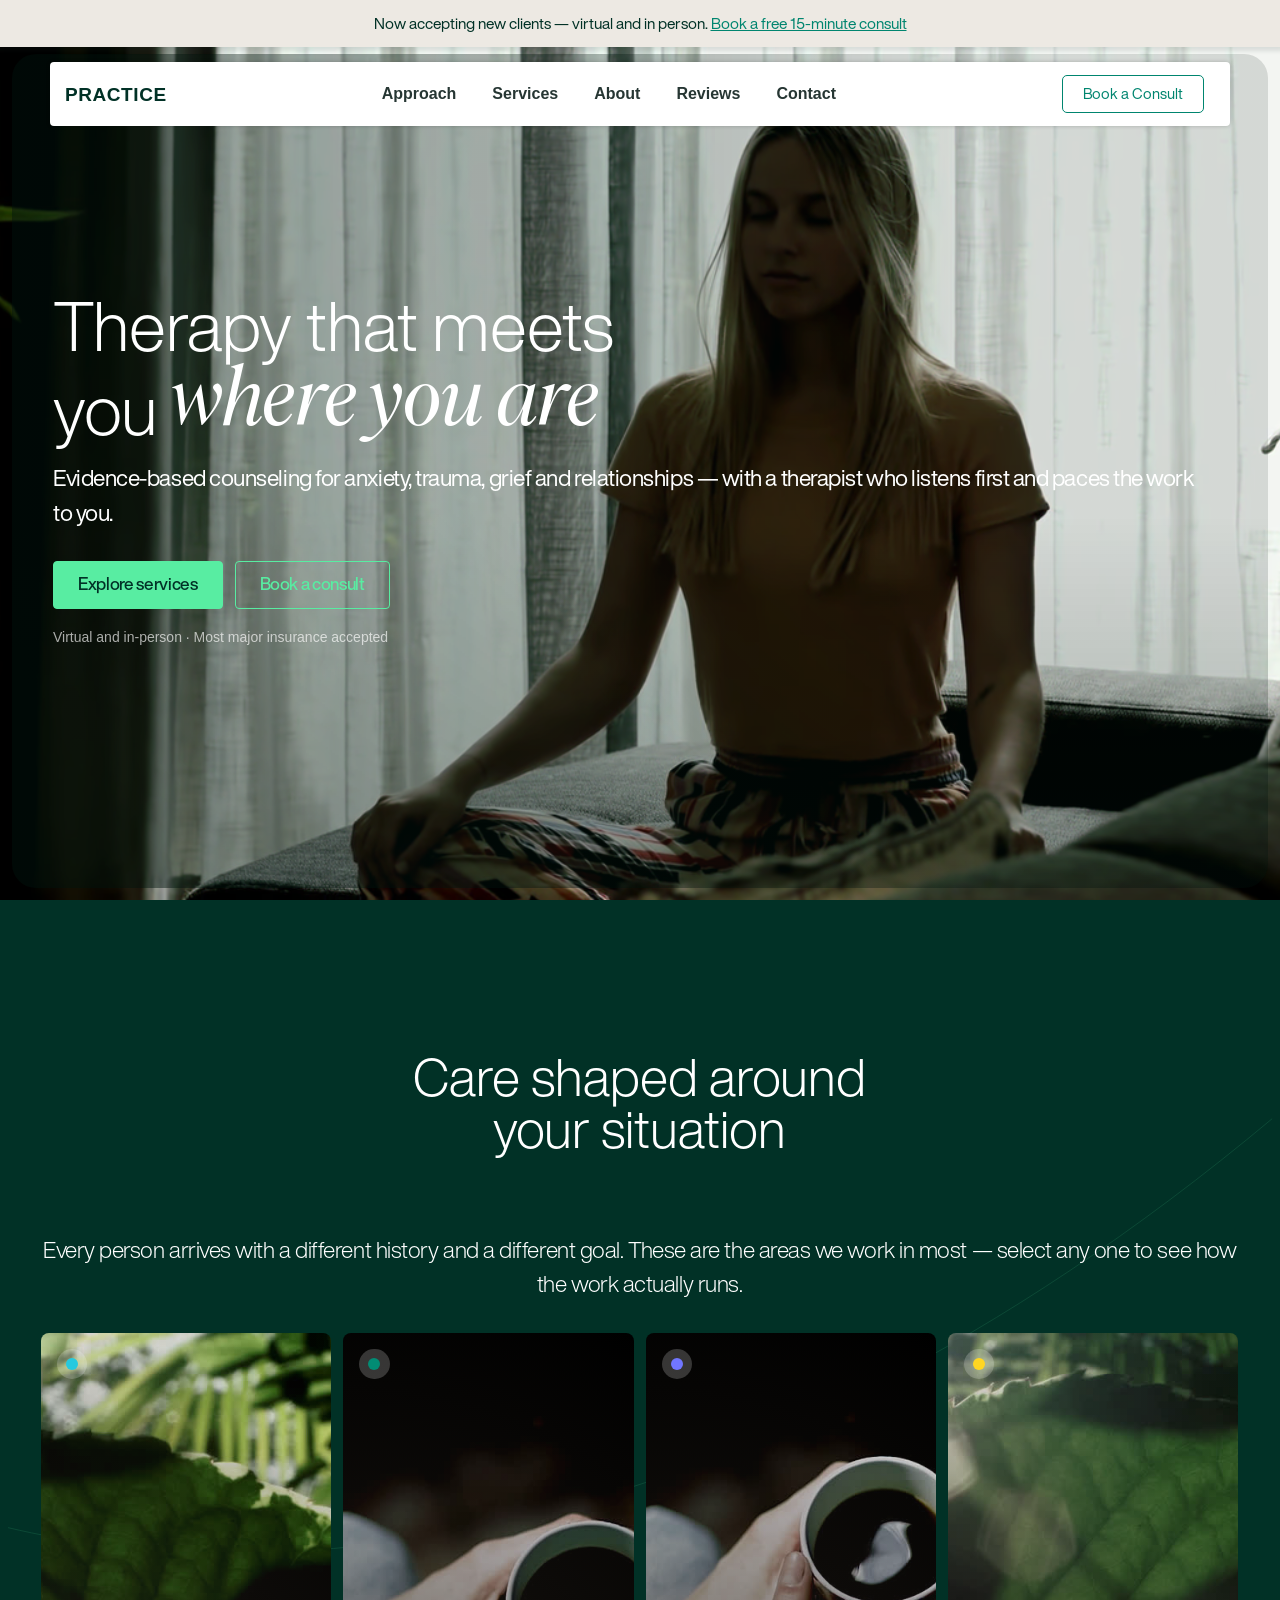
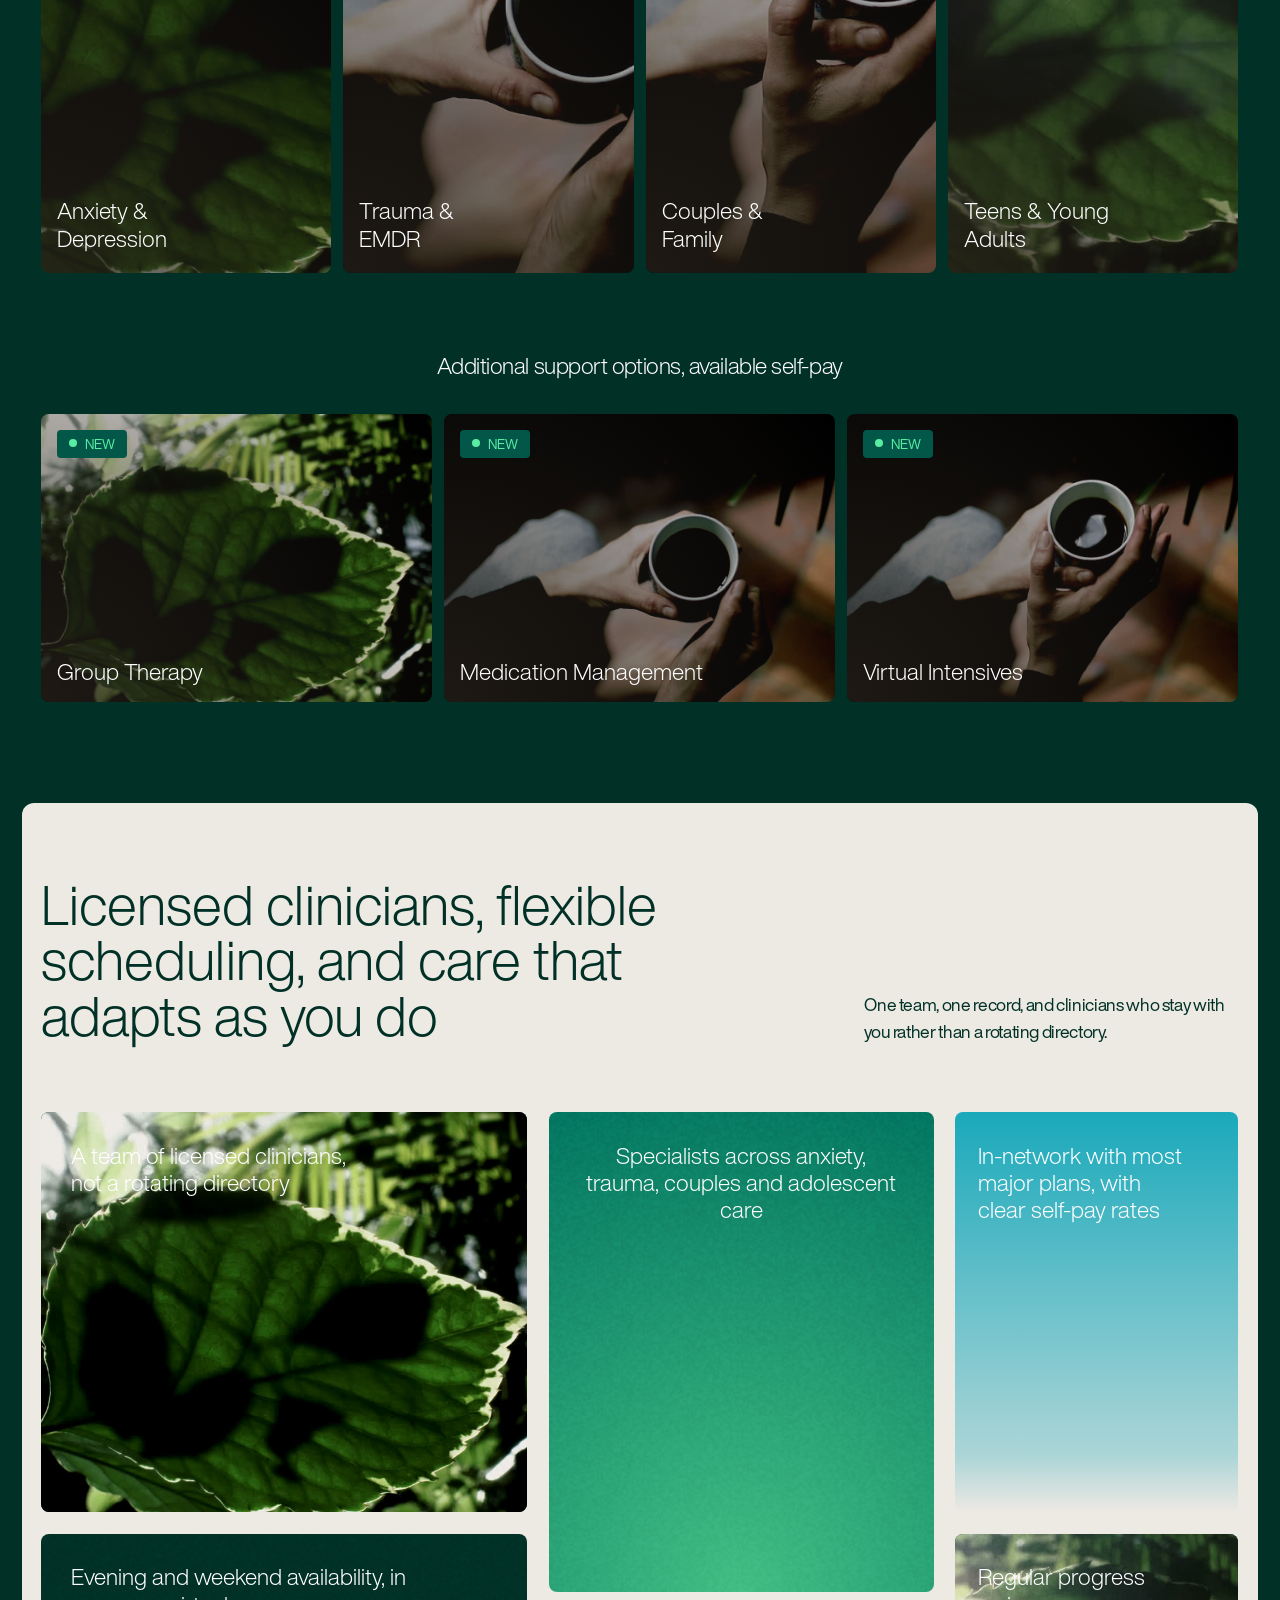
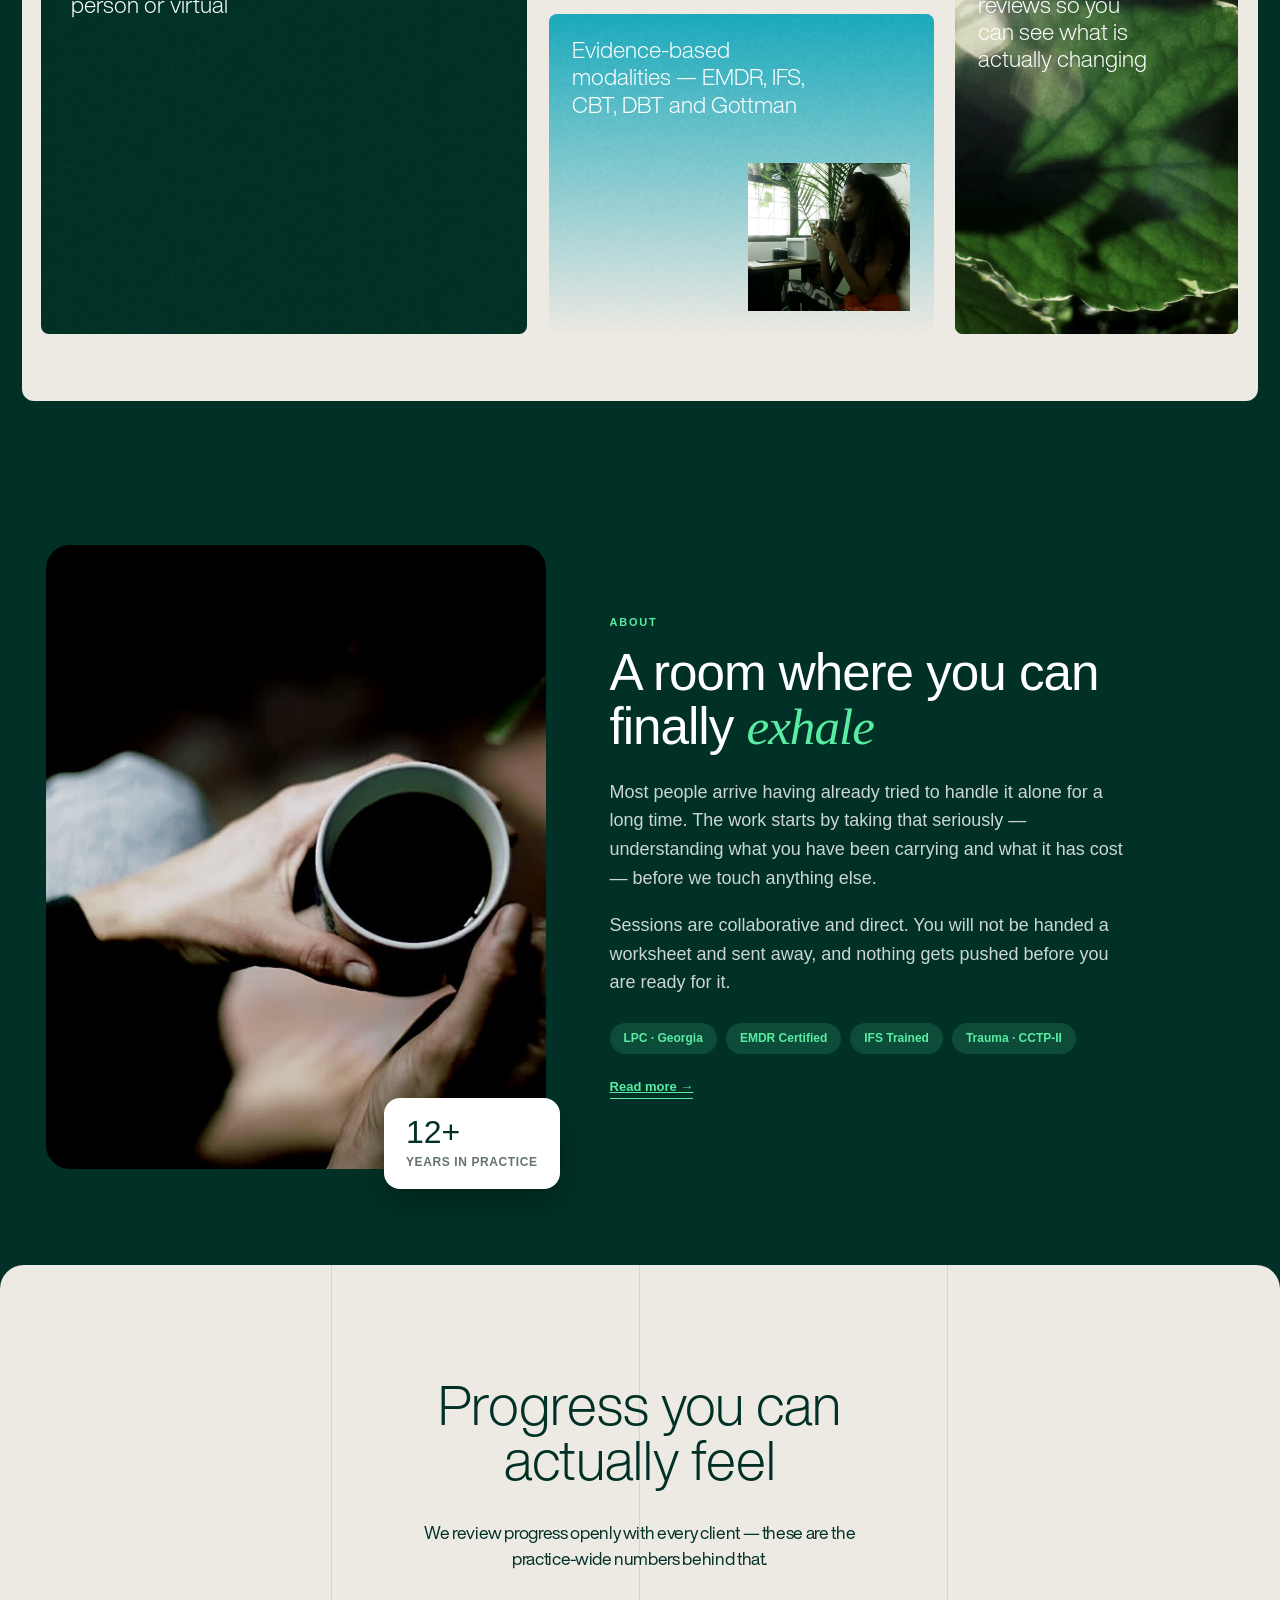
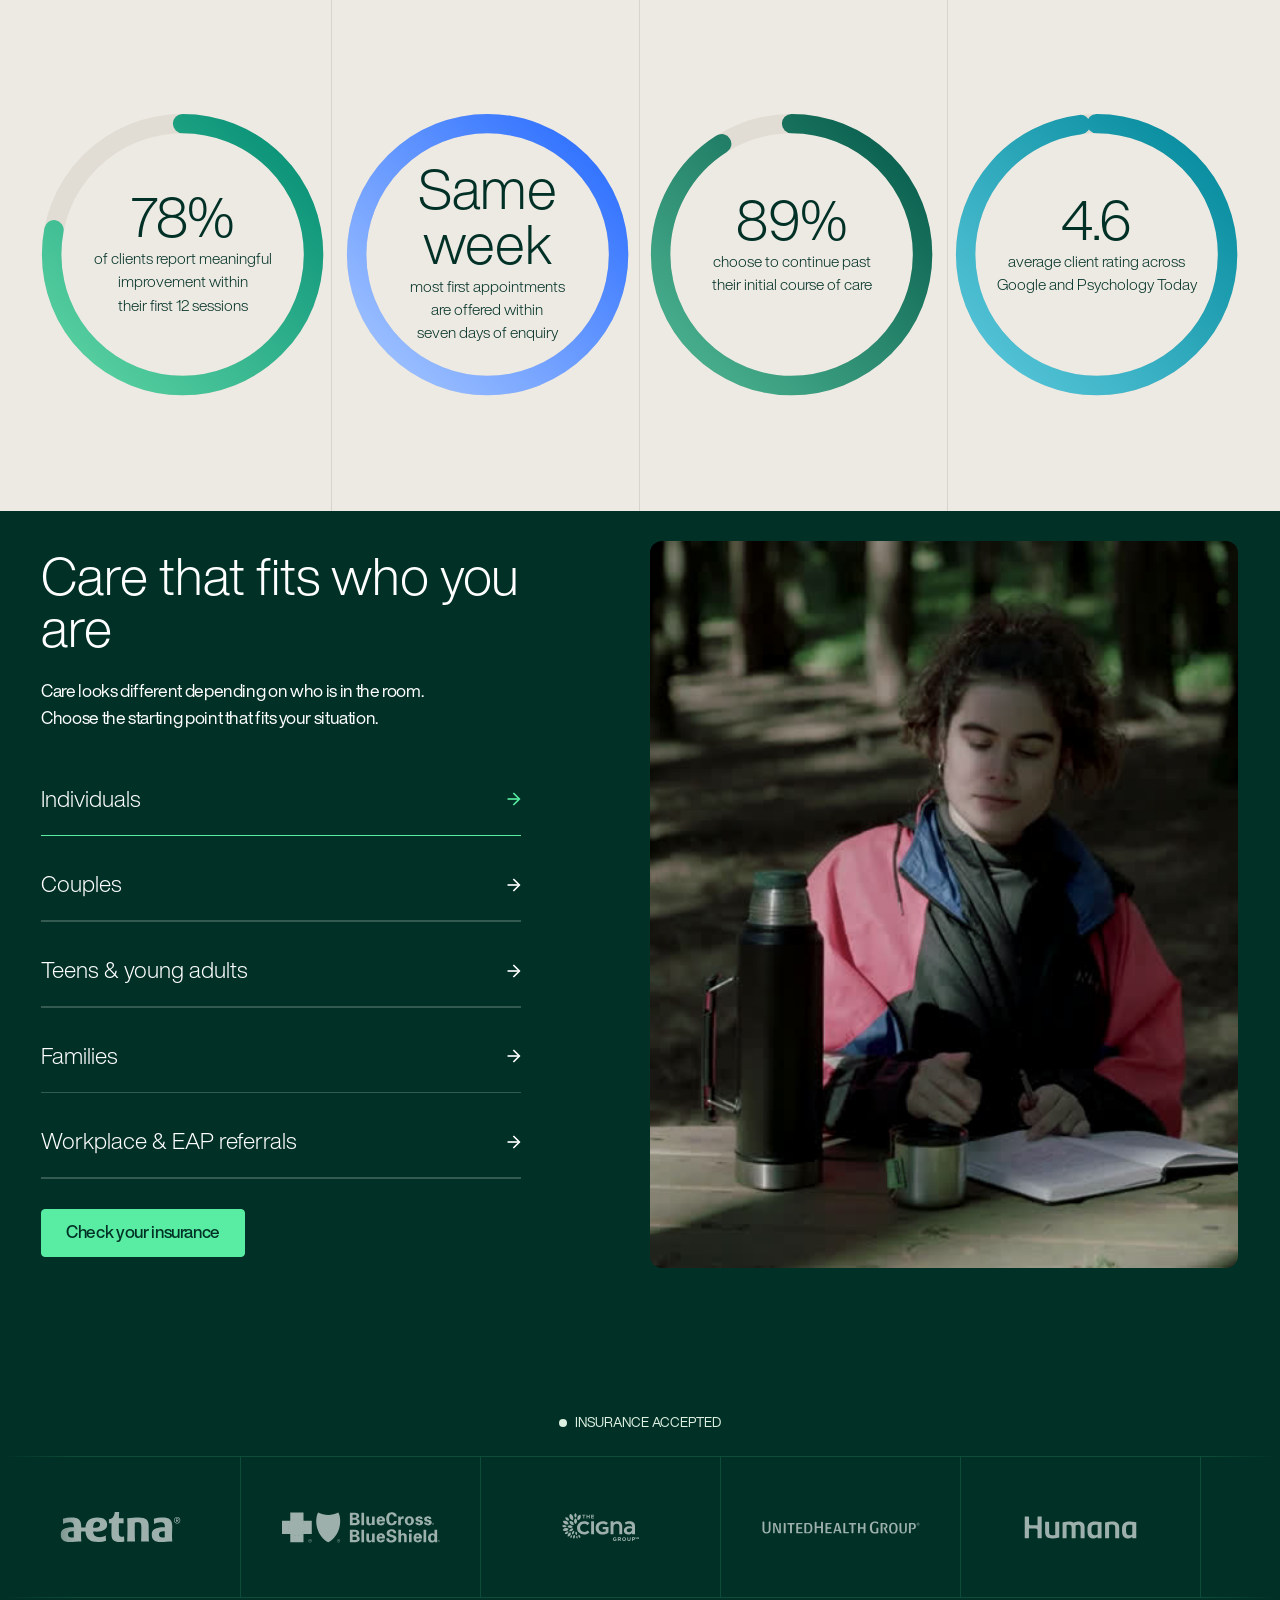
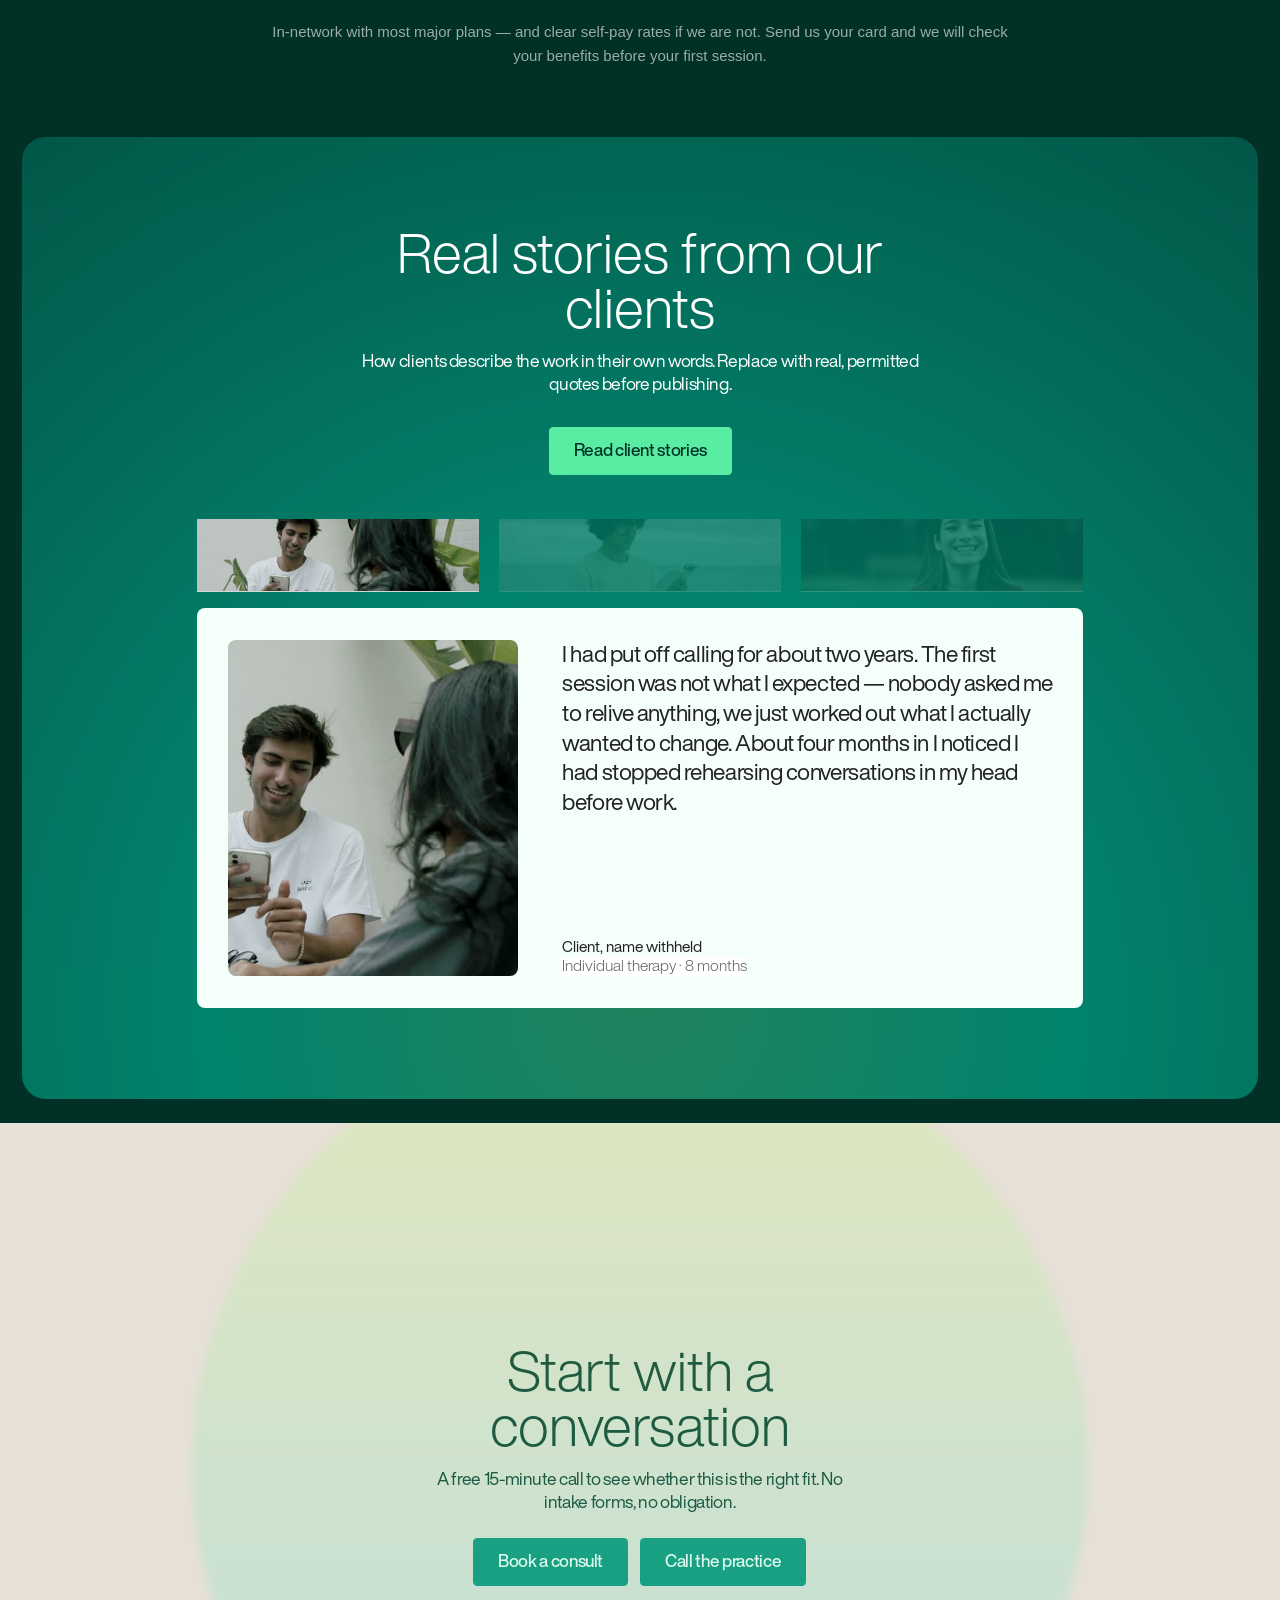
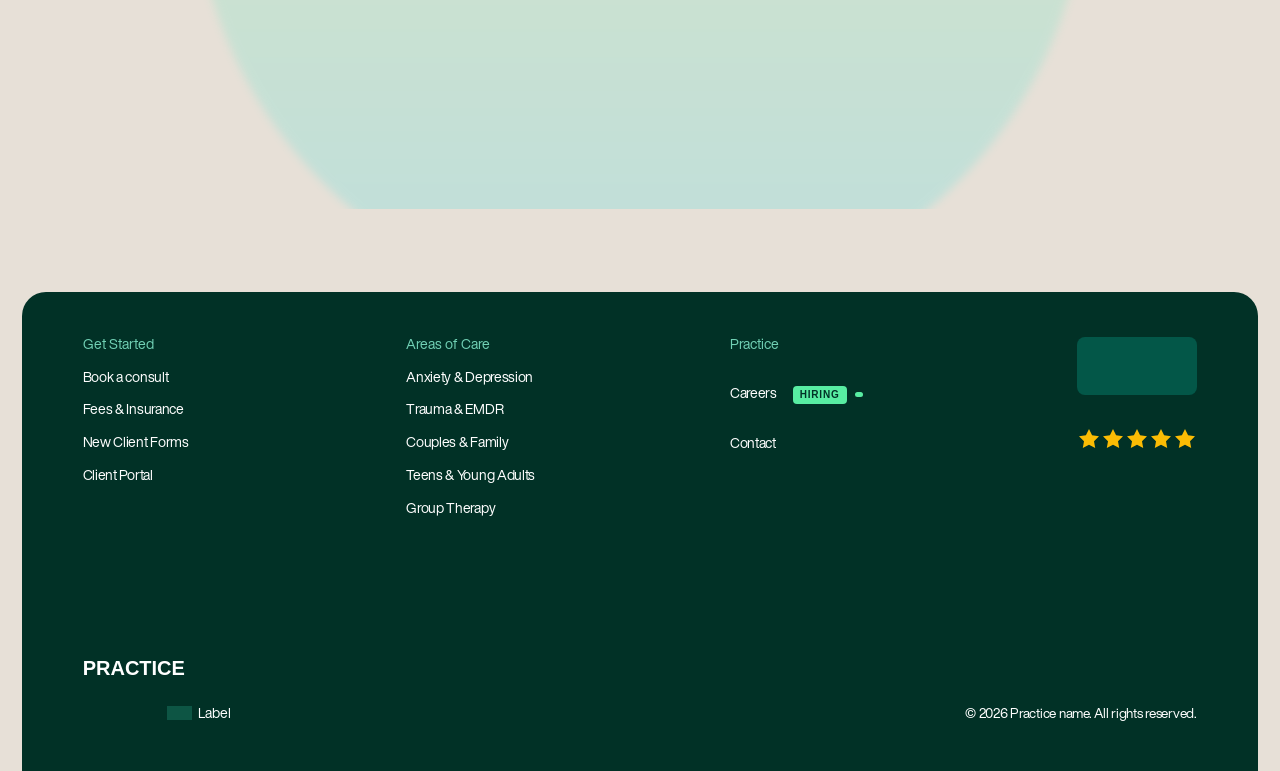
==== commit 44fe49c4: "Animated ring fill + remaining image slots - arcs draw in on scroll (staggered) with numbers countin" ====
--- a/_therapy2/index.html
+++ b/_therapy2/index.html
@@ -5271,7 +5271,7 @@
   .n4-featured_card_box.n4-u-background-lightest-green40 {
     box-shadow: 45.247px 203.11px 58.319px 0px rgba(0, 0, 0, 0.00), 29.159px 129.709px 53.291px 0px rgba(0, 0, 0, 0.02), 16.088px 73.401px 45.247px 0px rgba(0, 0, 0, 0.06), 7.038px 32.176px 33.181px 0px rgba(0, 0, 0, 0.10), 2.011px 8.044px 18.099px 0px rgba(0, 0, 0, 0.12);
   }
-</style></div><div class="n4-features_contain n4-u-container" data-sc-id="308"><div class="n4-features_component n4-u-vflex-stretch-top n4-u-gap-row-8" data-sc-id="309"><div data-animation-gsap="fade-in" class="n4-features_body n4-u-hflex-between-bottom n4-u-gap-5 n4-u-hflex-wrap" data-sc-id="310" style="opacity: 0;"><div data-number="20" class="n4-features_heading n4-u-text-style-h1 n4-u-max-width-dynamic n4-g_heading w-richtext" aria-label="24/7 virtual care, predictive insights, &amp; employee benefit details—all in one place" data-sc-id="311" style="opacity: 1;">Licensed clinicians, flexible scheduling, and care that adapts as you do</div><p data-animation-gsap="fade-in" class="n4-features_text n4-u-text-style-medium" data-sc-id="333" style="opacity: 0;">One team, one record, and clinicians who stay with you rather than a rotating directory.</p></div><ul role="list" class="n4-features_list_wrap n4-u-grid-above" data-sc-id="334"><li class="n4-features_list_item n4-u-column-5" data-sc-id="335"><div class="n4-features_list_column n4-u-vflex-stretch-top n4-u-gap-row-gutter" data-sc-id="336"><div data-delay="0" data-animation-gsap="fade-in" class="n4-features_card_wrap n4-is-1" data-sc-id="337" style="opacity: 0;"><div class="n4-featured_card_body n4-u-zindex-3" data-sc-id="338"><h3 data-delay-gsap="0.5" data-animation-gsap="fade-in" class="n4-features_card_heading n4-u-text-style-h5 n4-u-max-width-20ch" data-sc-id="339" style="opacity: 0;">A team of licensed clinicians, not a rotating directory</h3></div><img class="n4-features_card_bg_img n4-u-cover-absolute n4-u-pointer-off" src="./media/card-1.jpg" data-animation-gsap="scale-out" alt="" loading="lazy" data-sc-id="340"></div><div data-delay="0.3" data-animation-gsap="fade-in" class="n4-features_card_wrap n4-is-1" data-sc-id="341" style="opacity: 0;"><div class="n4-featured_card_body n4-u-zindex-3" data-sc-id="342"><h3 data-delay-gsap="0.5" data-animation-gsap="fade-in" class="n4-features_card_heading n4-u-text-style-h5 n4-u-max-width-24ch" data-sc-id="343" style="opacity: 0;">Evening and weekend availability, in person or virtual</h3></div><img src="data:image/svg+xml;utf8,%3Csvg%20xmlns%3D%22http%3A%2F%2Fwww.w3.org%2F2000%2Fsvg%22%20viewBox%3D%220%200%20662%20818%22%3E%3Crect%20width%3D%22662%22%20height%3D%22818%22%20fill%3D%22%230d5544%22%2F%3E%3C%2Fsvg%3E" loading="lazy" alt="" class="n4-features_card_bg_noise n4-u-cover-absolute n4-u-pointer-off" data-sc-id="344" data-slot="image"><div class="n4-features_card_bg_wrap n4-u-cover-absolute n4-u-vflex-center-top" data-sc-id="345"><div data-animation-gsap="fade-in-blur" class="n4-features_card_clock_wrap" data-sc-id="346" style="filter: blur(10px); opacity: 0;"><!--$--><!--/$--></div></div></div></div></li><li class="n4-features_list_item n4-u-column-4" data-sc-id="348"><div class="n4-features_list_column n4-u-vflex-stretch-top n4-u-gap-row-gutter" data-sc-id="349"><div data-delay="0.6" data-animation-gsap="fade-in" class="n4-features_card_wrap n4-is-2" data-sc-id="350" style="opacity: 0;"><div class="n4-featured_card_body n4-u-vflex-center-between n4-u-gap-row-4 n4-u-zindex-2" data-sc-id="351"><h3 data-delay-gsap="0.5" data-animation-gsap="fade-in" class="n4-features_card_heading n4-u-text-style-h5" data-sc-id="352" style="opacity: 0;">Specialists across anxiety, trauma, couples and adolescent care</h3><div class="n4-featured_card_box_list n4-u-vflex-center-center"><div class="n4-featured_card_box_wrap n4-is-1 n4-u-background-lightest-green40"><div class="n4-featured_card_box_layout n4-u-hflex-center-center n4-u-gap-1 n4-u-opacity-40"><img src="data:image/svg+xml;utf8,%3Csvg%20xmlns%3D%22http%3A%2F%2Fwww.w3.org%2F2000%2Fsvg%22%20viewBox%3D%220%200%20662%20818%22%3E%3Crect%20width%3D%22662%22%20height%3D%22818%22%20fill%3D%22%230d5544%22%2F%3E%3C%2Fsvg%3E" loading="lazy" alt="" class="n4-featured_card_box_image n4-is-small" data-slot="image"><div class="n4-featured_card_box_text n4-u-text-style-small n4-u-text-color-primary" data-sc-id="355">EMDR certified</div></div></div><div class="n4-featured_card_box_wrap n4-is-2 n4-u-background-aqua20"><div class="n4-featured_card_box_layout n4-u-hflex-center-center n4-u-gap-1 n4-u-opacity-50"><img src="data:image/svg+xml;utf8,%3Csvg%20xmlns%3D%22http%3A%2F%2Fwww.w3.org%2F2000%2Fsvg%22%20viewBox%3D%220%200%20662%20818%22%3E%3Crect%20width%3D%22662%22%20height%3D%22818%22%20fill%3D%22%230d5544%22%2F%3E%3C%2Fsvg%3E" loading="lazy" alt="" class="n4-featured_card_box_image n4-is-medium" data-slot="image"><div class="n4-featured_card_box_text n4-u-text-style-medium n4-u-text-color-primary" data-sc-id="356">Gottman Level 2</div></div></div><div class="n4-featured_card_box_wrap n4-is-3 n4-u-background-deep-green"><div class="n4-featured_card_box_layout n4-u-hflex-center-center n4-u-gap-1"><img src="data:image/svg+xml;utf8,%3Csvg%20xmlns%3D%22http%3A%2F%2Fwww.w3.org%2F2000%2Fsvg%22%20viewBox%3D%220%200%20662%20818%22%3E%3Crect%20width%3D%22662%22%20height%3D%22818%22%20fill%3D%22%230d5544%22%2F%3E%3C%2Fsvg%3E" loading="lazy" alt="" class="n4-featured_card_box_image n4-is-large n4-u-ratio-1-1" data-slot="image"><div class="n4-featured_card_box_text n4-u-text-style-large" data-sc-id="357">Play therapy</div></div></div></div></div><img src="data:image/svg+xml;utf8,%3Csvg%20xmlns%3D%22http%3A%2F%2Fwww.w3.org%2F2000%2Fsvg%22%20viewBox%3D%220%200%20662%20818%22%3E%3Crect%20width%3D%22662%22%20height%3D%22818%22%20fill%3D%22%230d5544%22%2F%3E%3C%2Fsvg%3E" loading="lazy" alt="" class="n4-features_card_bg_noise n4-u-cover-absolute n4-u-pointer-off" data-sc-id="358" data-slot="image"></div><div data-delay="0.9" data-animation-gsap="fade-in" class="n4-features_card_wrap n4-is-3" data-sc-id="359" style="opacity: 0;"><div class="n4-featured_card_body n4-u-zindex-3 n4-u-mb-5" data-sc-id="360"><h3 data-delay-gsap="0.5" data-animation-gsap="fade-in" class="n4-features_card_heading n4-u-text-style-h5 n4-u-text-wrap-balance n4-u-max-width-20ch" data-sc-id="361" style="opacity: 0;">Evidence-based modalities — EMDR, IFS, CBT, DBT and Gottman</h3></div><div class="n4-features_card_img_wrap n4-u-visual-wrap n4-u-zindex-2" data-sc-id="362"><img src="data:image/svg+xml;utf8,%3Csvg%20xmlns%3D%22http%3A%2F%2Fwww.w3.org%2F2000%2Fsvg%22%20viewBox%3D%220%200%20239%20140%22%3E%3Crect%20width%3D%22239%22%20height%3D%22140%22%20fill%3D%22%230d5544%22%2F%3E%3C%2Fsvg%3E" loading="lazy" alt="" class="n4-features_card_img n4-u-cover-absolute" data-sc-id="363" data-slot="image"></div><img src="data:image/svg+xml;utf8,%3Csvg%20xmlns%3D%22http%3A%2F%2Fwww.w3.org%2F2000%2Fsvg%22%20viewBox%3D%220%200%20239%20140%22%3E%3Crect%20width%3D%22239%22%20height%3D%22140%22%20fill%3D%22%230d5544%22%2F%3E%3C%2Fsvg%3E" loading="lazy" alt="" class="n4-features_card_bg_noise n4-u-cover-absolute n4-u-pointer-off" data-sc-id="364" data-slot="image"></div></div></li><li class="n4-features_list_item n4-u-column-3" data-sc-id="365"><div class="n4-features_list_column n4-u-vflex-stretch-top n4-u-gap-row-gutter" data-sc-id="366"><div data-delay="1.2" data-animation-gsap="fade-in" class="n4-features_card_wrap n4-is-4" data-sc-id="367" style="opacity: 0;"><div class="n4-featured_card_body n4-u-zindex-3" data-sc-id="368"><h3 data-delay-gsap="0.5" data-animation-gsap="fade-in" class="n4-features_card_heading n4-u-text-style-h5 n4-u-text-wrap-balance n4-u-max-width-20ch" data-sc-id="369" style="opacity: 0;">In-network with most major plans, with clear self-pay rates</h3></div><div class="n4-features_card_img4_wrap n4-u-visual-wrap n4-u-vflex-center-center" data-sc-id="370"><!--$--><!--/$--></div><div class="n4-features_card_globe_wrap n4-u-visual-wrap"><img src="data:image/svg+xml;utf8,%3Csvg%20xmlns%3D%22http%3A%2F%2Fwww.w3.org%2F2000%2Fsvg%22%20viewBox%3D%220%200%20239%20140%22%3E%3Crect%20width%3D%22239%22%20height%3D%22140%22%20fill%3D%22%230d5544%22%2F%3E%3C%2Fsvg%3E" loading="lazy" alt="" class="n4-features_card_img_globe n4-u-cover-absolute" data-slot="image"></div></div><div data-delay="1.5" data-animation-gsap="fade-in" class="n4-features_card_wrap n4-is-5" data-sc-id="372" style="opacity: 0;"><div class="n4-featured_card_body n4-u-zindex-3" data-sc-id="373"><h3 data-delay-gsap="0.5" data-animation-gsap="fade-in" class="n4-features_card_heading n4-u-text-style-h5 n4-u-text-wrap-balance n4-u-max-width-24ch" data-sc-id="374" style="opacity: 0;">Regular progress reviews so you can see what is actually changing</h3></div><img class="n4-features_card_bg_img n4-u-cover-absolute n4-u-pointer-off" src="./media/card-4.jpg" data-animation-gsap="scale-out" alt="" loading="lazy" data-sc-id="375"><img src="data:image/svg+xml;utf8,%3Csvg%20xmlns%3D%22http%3A%2F%2Fwww.w3.org%2F2000%2Fsvg%22%20viewBox%3D%220%200%20239%20140%22%3E%3Crect%20width%3D%22239%22%20height%3D%22140%22%20fill%3D%22%230d5544%22%2F%3E%3C%2Fsvg%3E" loading="lazy" alt="" class="n4-features_card_bg_noise n4-u-cover-absolute n4-u-pointer-off" data-sc-id="376" data-slot="image"></div></div></li></ul></div></div></section></div></div>
+</style></div><div class="n4-features_contain n4-u-container" data-sc-id="308"><div class="n4-features_component n4-u-vflex-stretch-top n4-u-gap-row-8" data-sc-id="309"><div data-animation-gsap="fade-in" class="n4-features_body n4-u-hflex-between-bottom n4-u-gap-5 n4-u-hflex-wrap" data-sc-id="310" style="opacity: 0;"><div data-number="20" class="n4-features_heading n4-u-text-style-h1 n4-u-max-width-dynamic n4-g_heading w-richtext" aria-label="24/7 virtual care, predictive insights, &amp; employee benefit details—all in one place" data-sc-id="311" style="opacity: 1;">Licensed clinicians, flexible scheduling, and care that adapts as you do</div><p data-animation-gsap="fade-in" class="n4-features_text n4-u-text-style-medium" data-sc-id="333" style="opacity: 0;">One team, one record, and clinicians who stay with you rather than a rotating directory.</p></div><ul role="list" class="n4-features_list_wrap n4-u-grid-above" data-sc-id="334"><li class="n4-features_list_item n4-u-column-5" data-sc-id="335"><div class="n4-features_list_column n4-u-vflex-stretch-top n4-u-gap-row-gutter" data-sc-id="336"><div data-delay="0" data-animation-gsap="fade-in" class="n4-features_card_wrap n4-is-1" data-sc-id="337" style="opacity: 0;"><div class="n4-featured_card_body n4-u-zindex-3" data-sc-id="338"><h3 data-delay-gsap="0.5" data-animation-gsap="fade-in" class="n4-features_card_heading n4-u-text-style-h5 n4-u-max-width-20ch" data-sc-id="339" style="opacity: 0;">A team of licensed clinicians, not a rotating directory</h3></div><img class="n4-features_card_bg_img n4-u-cover-absolute n4-u-pointer-off" src="./media/card-1.jpg" data-animation-gsap="scale-out" alt="" loading="lazy" data-sc-id="340"></div><div data-delay="0.3" data-animation-gsap="fade-in" class="n4-features_card_wrap n4-is-1" data-sc-id="341" style="opacity: 0;"><div class="n4-featured_card_body n4-u-zindex-3" data-sc-id="342"><h3 data-delay-gsap="0.5" data-animation-gsap="fade-in" class="n4-features_card_heading n4-u-text-style-h5 n4-u-max-width-24ch" data-sc-id="343" style="opacity: 0;">Evening and weekend availability, in person or virtual</h3></div><img src="./media/noise.png" loading="lazy" alt="" class="n4-features_card_bg_noise n4-u-cover-absolute n4-u-pointer-off" data-sc-id="344" data-slot="image" style="opacity: .05; mix-blend-mode: overlay;"><div class="n4-features_card_bg_wrap n4-u-cover-absolute n4-u-vflex-center-top" data-sc-id="345"><div data-animation-gsap="fade-in-blur" class="n4-features_card_clock_wrap" data-sc-id="346" style="filter: blur(10px); opacity: 0;"><!--$--><!--/$--></div></div></div></div></li><li class="n4-features_list_item n4-u-column-4" data-sc-id="348"><div class="n4-features_list_column n4-u-vflex-stretch-top n4-u-gap-row-gutter" data-sc-id="349"><div data-delay="0.6" data-animation-gsap="fade-in" class="n4-features_card_wrap n4-is-2" data-sc-id="350" style="opacity: 0;"><div class="n4-featured_card_body n4-u-vflex-center-between n4-u-gap-row-4 n4-u-zindex-2" data-sc-id="351"><h3 data-delay-gsap="0.5" data-animation-gsap="fade-in" class="n4-features_card_heading n4-u-text-style-h5" data-sc-id="352" style="opacity: 0;">Specialists across anxiety, trauma, couples and adolescent care</h3><div class="n4-featured_card_box_list n4-u-vflex-center-center"><div class="n4-featured_card_box_wrap n4-is-1 n4-u-background-lightest-green40"><div class="n4-featured_card_box_layout n4-u-hflex-center-center n4-u-gap-1 n4-u-opacity-40"><img src="data:image/svg+xml;utf8,<svg viewBox=&quot;0 0 24 24&quot; fill=&quot;none&quot; stroke=&quot;%23013126&quot; stroke-width=&quot;1.6&quot;><path d=&quot;M2 12s3.5-6 10-6 10 6 10 6-3.5 6-10 6-10-6-10-6Z&quot;/><circle cx=&quot;12&quot; cy=&quot;12&quot; r=&quot;2.5&quot;/></svg>" loading="lazy" alt="" class="n4-featured_card_box_image n4-is-small" data-slot="image"><div class="n4-featured_card_box_text n4-u-text-style-small n4-u-text-color-primary" data-sc-id="355">EMDR certified</div></div></div><div class="n4-featured_card_box_wrap n4-is-2 n4-u-background-aqua20"><div class="n4-featured_card_box_layout n4-u-hflex-center-center n4-u-gap-1 n4-u-opacity-50"><img src="data:image/svg+xml;utf8,<svg viewBox=&quot;0 0 24 24&quot; fill=&quot;none&quot; stroke=&quot;%23013126&quot; stroke-width=&quot;1.6&quot;><path d=&quot;M20.8 5.6a5 5 0 0 0-8.8-1.9 5 5 0 0 0-8.8 1.9c-1 3.5 2.4 6.6 8.8 11 6.4-4.4 9.8-7.5 8.8-11Z&quot;/></svg>" loading="lazy" alt="" class="n4-featured_card_box_image n4-is-medium" data-slot="image"><div class="n4-featured_card_box_text n4-u-text-style-medium n4-u-text-color-primary" data-sc-id="356">Gottman Level 2</div></div></div><div class="n4-featured_card_box_wrap n4-is-3 n4-u-background-deep-green"><div class="n4-featured_card_box_layout n4-u-hflex-center-center n4-u-gap-1"><img src="data:image/svg+xml;utf8,<svg viewBox=&quot;0 0 24 24&quot; fill=&quot;none&quot; stroke=&quot;%23013126&quot; stroke-width=&quot;1.6&quot;><circle cx=&quot;12&quot; cy=&quot;12&quot; r=&quot;9&quot;/><path d=&quot;M8.5 14.5c1 1.2 2.2 1.8 3.5 1.8s2.5-.6 3.5-1.8M9 9.5h.01M15 9.5h.01&quot;/></svg>" loading="lazy" alt="" class="n4-featured_card_box_image n4-is-large n4-u-ratio-1-1" data-slot="image"><div class="n4-featured_card_box_text n4-u-text-style-large" data-sc-id="357">Play therapy</div></div></div></div></div><img src="./media/noise.png" loading="lazy" alt="" class="n4-features_card_bg_noise n4-u-cover-absolute n4-u-pointer-off" data-sc-id="358" data-slot="image" style="opacity: .05; mix-blend-mode: overlay;"></div><div data-delay="0.9" data-animation-gsap="fade-in" class="n4-features_card_wrap n4-is-3" data-sc-id="359" style="opacity: 0;"><div class="n4-featured_card_body n4-u-zindex-3 n4-u-mb-5" data-sc-id="360"><h3 data-delay-gsap="0.5" data-animation-gsap="fade-in" class="n4-features_card_heading n4-u-text-style-h5 n4-u-text-wrap-balance n4-u-max-width-20ch" data-sc-id="361" style="opacity: 0;">Evidence-based modalities — EMDR, IFS, CBT, DBT and Gottman</h3></div><div class="n4-features_card_img_wrap n4-u-visual-wrap n4-u-zindex-2" data-sc-id="362"><img src="./media/feat-1.jpg" loading="lazy" alt="" class="n4-features_card_img n4-u-cover-absolute" data-sc-id="363" data-slot="image"></div><img src="./media/noise.png" loading="lazy" alt="" class="n4-features_card_bg_noise n4-u-cover-absolute n4-u-pointer-off" data-sc-id="364" data-slot="image" style="opacity: .05; mix-blend-mode: overlay;"></div></div></li><li class="n4-features_list_item n4-u-column-3" data-sc-id="365"><div class="n4-features_list_column n4-u-vflex-stretch-top n4-u-gap-row-gutter" data-sc-id="366"><div data-delay="1.2" data-animation-gsap="fade-in" class="n4-features_card_wrap n4-is-4" data-sc-id="367" style="opacity: 0;"><div class="n4-featured_card_body n4-u-zindex-3" data-sc-id="368"><h3 data-delay-gsap="0.5" data-animation-gsap="fade-in" class="n4-features_card_heading n4-u-text-style-h5 n4-u-text-wrap-balance n4-u-max-width-20ch" data-sc-id="369" style="opacity: 0;">In-network with most major plans, with clear self-pay rates</h3></div><div class="n4-features_card_img4_wrap n4-u-visual-wrap n4-u-vflex-center-center" data-sc-id="370"><!--$--><!--/$--></div><div class="n4-features_card_globe_wrap n4-u-visual-wrap"><img src="./media/feat-2.jpg" loading="lazy" alt="" class="n4-features_card_img_globe n4-u-cover-absolute" data-slot="image"></div></div><div data-delay="1.5" data-animation-gsap="fade-in" class="n4-features_card_wrap n4-is-5" data-sc-id="372" style="opacity: 0;"><div class="n4-featured_card_body n4-u-zindex-3" data-sc-id="373"><h3 data-delay-gsap="0.5" data-animation-gsap="fade-in" class="n4-features_card_heading n4-u-text-style-h5 n4-u-text-wrap-balance n4-u-max-width-24ch" data-sc-id="374" style="opacity: 0;">Regular progress reviews so you can see what is actually changing</h3></div><img class="n4-features_card_bg_img n4-u-cover-absolute n4-u-pointer-off" src="./media/card-4.jpg" data-animation-gsap="scale-out" alt="" loading="lazy" data-sc-id="375"><img src="./media/noise.png" loading="lazy" alt="" class="n4-features_card_bg_noise n4-u-cover-absolute n4-u-pointer-off" data-sc-id="376" data-slot="image" style="opacity: .05; mix-blend-mode: overlay;"></div></div></li></ul></div></div></section></div></div>
 <section id="about" style="background:#013126;color:#fff;padding:120px 0">
   <div style="width:100%;max-width:min(1512px,100% - 91.888px);margin-inline:auto">
     <div style="display:grid;grid-template-columns:minmax(0,.8fr) minmax(0,1fr);gap:64px;align-items:center">
@@ -5331,7 +5331,7 @@
       display: none;
     }
   }
-</style></div><div class="n4-stats_contain n4-u-container n4-u-vflex-stretch-center n4-u-gap-row-12" data-sc-id="383"><div class="n4-stats_body n4-u-vflex-center-center n4-u-gap-row-6 n4-u-text-align-center" data-sc-id="384"><div data-number="16" class="n4-stats_heading n4-g_heading n4-u-text-style-h1 n4-u-max-width-dynamic w-richtext" aria-label="Lowering costs by improving care" data-sc-id="385" style="opacity: 1;">Progress you can actually feel</div><div data-number="40" data-animation-gsap="fade-in" class="n4-stats_text n4-u-text-style-medium n4-u-max-width-dynamic w-richtext" data-sc-id="394" style="opacity: 0;">We review progress openly with every client — these are the practice-wide numbers behind that.</div></div><div class="n4-stats_component" data-sc-id="396"><div class="n4-stats_layout n4-u-grid-above n4-u-gap-7" data-sc-id="397"><div data-stats="item" class="n4-stats_item_wrap" data-script-initialized="true" data-sc-id="398" style="position: relative;"><svg viewBox="0 0 320 320" aria-hidden="true" style="position:absolute;inset:0;width:100%;height:100%;transform:rotate(-90deg);pointer-events:none;z-index:0"><defs><linearGradient id="ringgrad0" x1="0" y1="0" x2="1" y2="1"><stop offset="0%" stop-color="#5fd6a4"></stop><stop offset="100%" stop-color="#028c74"></stop></linearGradient></defs><circle cx="160" cy="160" r="148" fill="none" stroke="#e2ddd4" stroke-width="22"></circle><circle cx="160" cy="160" r="148" fill="none" stroke="url(#ringgrad0)" stroke-width="22" stroke-linecap="round" stroke-dasharray="725.3 929.9"></circle></svg><div data-progress="27" data-target="27" data-stats-item="svg" class="n4-stats_item_svg w-embed" data-sc-id="399"></div><div class="n4-stats_item_body" data-sc-id="403" style="position: relative; z-index: 1;"><div data-stats-item="number" class="n4-stats_item_number n4-percentage-text n4-u-text-style-h1" data-sc-id="404">78%</div><div class="n4-stats_item_test n4-u-text-wrap-balance n4-u-text-style-main w-richtext" data-sc-id="405">of clients report meaningful improvement within their first 12 sessions</div></div></div><div data-stats="item" class="n4-stats_item_wrap" data-script-initialized="true" data-sc-id="408" style="position: relative;"><svg viewBox="0 0 320 320" aria-hidden="true" style="position:absolute;inset:0;width:100%;height:100%;transform:rotate(-90deg);pointer-events:none;z-index:0"><defs><linearGradient id="ringgrad1" x1="0" y1="0" x2="1" y2="1"><stop offset="0%" stop-color="#a8c8ff"></stop><stop offset="100%" stop-color="#2469ff"></stop></linearGradient></defs><circle cx="160" cy="160" r="148" fill="none" stroke="#e2ddd4" stroke-width="22"></circle><circle cx="160" cy="160" r="148" fill="none" stroke="url(#ringgrad1)" stroke-width="22" stroke-linecap="round" stroke-dasharray="929.9 929.9"></circle></svg><div data-progress="40" data-target="40" data-stats-item="svg" class="n4-stats_item_svg w-embed" data-sc-id="409"></div><div class="n4-stats_item_body" data-sc-id="413" style="position: relative; z-index: 1;"><div data-stats-item="number" class="n4-stats_item_number n4-percentage-text n4-u-text-style-h1" data-sc-id="414">Same week</div><div class="n4-stats_item_test n4-u-text-wrap-balance n4-u-text-style-main w-richtext" data-sc-id="415">most first appointments are offered within seven days of enquiry</div></div></div><div data-stats="item" class="n4-stats_item_wrap" data-script-initialized="true" data-sc-id="418" style="position: relative;"><svg viewBox="0 0 320 320" aria-hidden="true" style="position:absolute;inset:0;width:100%;height:100%;transform:rotate(-90deg);pointer-events:none;z-index:0"><defs><linearGradient id="ringgrad2" x1="0" y1="0" x2="1" y2="1"><stop offset="0%" stop-color="#4fb894"></stop><stop offset="100%" stop-color="#035748"></stop></linearGradient></defs><circle cx="160" cy="160" r="148" fill="none" stroke="#e2ddd4" stroke-width="22"></circle><circle cx="160" cy="160" r="148" fill="none" stroke="url(#ringgrad2)" stroke-width="22" stroke-linecap="round" stroke-dasharray="846.2 929.9"></circle></svg><div data-progress="30" data-target="30" data-stats-item="svg" class="n4-stats_item_svg w-embed" data-sc-id="419"></div><div class="n4-stats_item_body" data-sc-id="423" style="position: relative; z-index: 1;"><div data-stats-item="number" class="n4-stats_item_number n4-percentage-text n4-u-text-style-h1" data-sc-id="424">91%</div><div class="n4-stats_item_test n4-u-text-wrap-balance n4-u-text-style-main w-richtext" data-sc-id="425">choose to continue past their initial course of care</div></div></div><div data-stats="item" class="n4-stats_item_wrap" data-script-initialized="true" data-sc-id="428" style="position: relative;"><svg viewBox="0 0 320 320" aria-hidden="true" style="position:absolute;inset:0;width:100%;height:100%;transform:rotate(-90deg);pointer-events:none;z-index:0"><defs><linearGradient id="ringgrad3" x1="0" y1="0" x2="1" y2="1"><stop offset="0%" stop-color="#5cc9dd"></stop><stop offset="100%" stop-color="#008799"></stop></linearGradient></defs><circle cx="160" cy="160" r="148" fill="none" stroke="#e2ddd4" stroke-width="22"></circle><circle cx="160" cy="160" r="148" fill="none" stroke="url(#ringgrad3)" stroke-width="22" stroke-linecap="round" stroke-dasharray="911.3 929.9"></circle></svg><div data-progress="21" data-target="21" data-stats-item="svg" class="n4-stats_item_svg w-embed" data-sc-id="429"></div><div class="n4-stats_item_body" data-sc-id="433" style="position: relative; z-index: 1;"><div data-stats-item="number" class="n4-stats_item_number n4-percentage-text n4-u-text-style-h1" data-sc-id="434">4.9</div><div class="n4-stats_item_test n4-u-text-wrap-balance n4-u-text-style-main w-richtext" data-sc-id="435">average client rating across Google and Psychology Today</div></div></div></div></div><div class="n4-stats_lines_wrap n4-u-cover-absolute n4-u-pointer-off" data-sc-id="438"><div class="n4-stats_lines_layout" data-sc-id="439"><div data-delay-gsap="0.3" data-animation-gsap="line-vertical" data-duration-gsap="1.2" class="n4-stats_lines" data-sc-id="440"></div><div data-duration-gsap="1.2" data-animation-gsap="line-vertical" class="n4-stats_lines" data-sc-id="441"></div><div data-delay-gsap="0.3" data-animation-gsap="line-vertical" data-duration-gsap="1.2" class="n4-stats_lines" data-sc-id="442"></div></div></div></div><div class="n4-u-embed-js w-embed w-script"><script>
+</style></div><div class="n4-stats_contain n4-u-container n4-u-vflex-stretch-center n4-u-gap-row-12" data-sc-id="383"><div class="n4-stats_body n4-u-vflex-center-center n4-u-gap-row-6 n4-u-text-align-center" data-sc-id="384"><div data-number="16" class="n4-stats_heading n4-g_heading n4-u-text-style-h1 n4-u-max-width-dynamic w-richtext" aria-label="Lowering costs by improving care" data-sc-id="385" style="opacity: 1;">Progress you can actually feel</div><div data-number="40" data-animation-gsap="fade-in" class="n4-stats_text n4-u-text-style-medium n4-u-max-width-dynamic w-richtext" data-sc-id="394" style="opacity: 0;">We review progress openly with every client — these are the practice-wide numbers behind that.</div></div><div class="n4-stats_component" data-sc-id="396"><div class="n4-stats_layout n4-u-grid-above n4-u-gap-7" data-sc-id="397"><div data-stats="item" class="n4-stats_item_wrap" data-script-initialized="true" data-sc-id="398" style="position: relative;"><svg viewBox="0 0 320 320" aria-hidden="true" style="position:absolute;inset:0;width:100%;height:100%;transform:rotate(-90deg);pointer-events:none;z-index:0"><defs><linearGradient id="ringgrad0" x1="0" y1="0" x2="1" y2="1"><stop offset="0%" stop-color="#5fd6a4"></stop><stop offset="100%" stop-color="#028c74"></stop></linearGradient></defs><circle cx="160" cy="160" r="148" fill="none" stroke="#e2ddd4" stroke-width="22"></circle><circle class="ring-arc" cx="160" cy="160" r="148" fill="none" stroke="url(#ringgrad0)" stroke-width="22" stroke-linecap="round" stroke-dasharray="929.9" stroke-dashoffset="929.9" data-target="204.6" style="transition:stroke-dashoffset 1.4s cubic-bezier(.22,.8,.28,1)"></circle></svg><div data-progress="27" data-target="27" data-stats-item="svg" class="n4-stats_item_svg w-embed" data-sc-id="399"></div><div class="n4-stats_item_body" data-sc-id="403" style="position: relative; z-index: 1;"><div data-stats-item="number" class="n4-stats_item_number n4-percentage-text n4-u-text-style-h1" data-sc-id="404">78%</div><div class="n4-stats_item_test n4-u-text-wrap-balance n4-u-text-style-main w-richtext" data-sc-id="405">of clients report meaningful improvement within their first 12 sessions</div></div></div><div data-stats="item" class="n4-stats_item_wrap" data-script-initialized="true" data-sc-id="408" style="position: relative;"><svg viewBox="0 0 320 320" aria-hidden="true" style="position:absolute;inset:0;width:100%;height:100%;transform:rotate(-90deg);pointer-events:none;z-index:0"><defs><linearGradient id="ringgrad1" x1="0" y1="0" x2="1" y2="1"><stop offset="0%" stop-color="#a8c8ff"></stop><stop offset="100%" stop-color="#2469ff"></stop></linearGradient></defs><circle cx="160" cy="160" r="148" fill="none" stroke="#e2ddd4" stroke-width="22"></circle><circle class="ring-arc" cx="160" cy="160" r="148" fill="none" stroke="url(#ringgrad1)" stroke-width="22" stroke-linecap="round" stroke-dasharray="929.9" stroke-dashoffset="929.9" data-target="0.0" style="transition:stroke-dashoffset 1.4s cubic-bezier(.22,.8,.28,1)"></circle></svg><div data-progress="40" data-target="40" data-stats-item="svg" class="n4-stats_item_svg w-embed" data-sc-id="409"></div><div class="n4-stats_item_body" data-sc-id="413" style="position: relative; z-index: 1;"><div data-stats-item="number" class="n4-stats_item_number n4-percentage-text n4-u-text-style-h1" data-sc-id="414">Same week</div><div class="n4-stats_item_test n4-u-text-wrap-balance n4-u-text-style-main w-richtext" data-sc-id="415">most first appointments are offered within seven days of enquiry</div></div></div><div data-stats="item" class="n4-stats_item_wrap" data-script-initialized="true" data-sc-id="418" style="position: relative;"><svg viewBox="0 0 320 320" aria-hidden="true" style="position:absolute;inset:0;width:100%;height:100%;transform:rotate(-90deg);pointer-events:none;z-index:0"><defs><linearGradient id="ringgrad2" x1="0" y1="0" x2="1" y2="1"><stop offset="0%" stop-color="#4fb894"></stop><stop offset="100%" stop-color="#035748"></stop></linearGradient></defs><circle cx="160" cy="160" r="148" fill="none" stroke="#e2ddd4" stroke-width="22"></circle><circle class="ring-arc" cx="160" cy="160" r="148" fill="none" stroke="url(#ringgrad2)" stroke-width="22" stroke-linecap="round" stroke-dasharray="929.9" stroke-dashoffset="929.9" data-target="83.7" style="transition:stroke-dashoffset 1.4s cubic-bezier(.22,.8,.28,1)"></circle></svg><div data-progress="30" data-target="30" data-stats-item="svg" class="n4-stats_item_svg w-embed" data-sc-id="419"></div><div class="n4-stats_item_body" data-sc-id="423" style="position: relative; z-index: 1;"><div data-stats-item="number" class="n4-stats_item_number n4-percentage-text n4-u-text-style-h1" data-sc-id="424">91%</div><div class="n4-stats_item_test n4-u-text-wrap-balance n4-u-text-style-main w-richtext" data-sc-id="425">choose to continue past their initial course of care</div></div></div><div data-stats="item" class="n4-stats_item_wrap" data-script-initialized="true" data-sc-id="428" style="position: relative;"><svg viewBox="0 0 320 320" aria-hidden="true" style="position:absolute;inset:0;width:100%;height:100%;transform:rotate(-90deg);pointer-events:none;z-index:0"><defs><linearGradient id="ringgrad3" x1="0" y1="0" x2="1" y2="1"><stop offset="0%" stop-color="#5cc9dd"></stop><stop offset="100%" stop-color="#008799"></stop></linearGradient></defs><circle cx="160" cy="160" r="148" fill="none" stroke="#e2ddd4" stroke-width="22"></circle><circle class="ring-arc" cx="160" cy="160" r="148" fill="none" stroke="url(#ringgrad3)" stroke-width="22" stroke-linecap="round" stroke-dasharray="929.9" stroke-dashoffset="929.9" data-target="18.6" style="transition:stroke-dashoffset 1.4s cubic-bezier(.22,.8,.28,1)"></circle></svg><div data-progress="21" data-target="21" data-stats-item="svg" class="n4-stats_item_svg w-embed" data-sc-id="429"></div><div class="n4-stats_item_body" data-sc-id="433" style="position: relative; z-index: 1;"><div data-stats-item="number" class="n4-stats_item_number n4-percentage-text n4-u-text-style-h1" data-sc-id="434">4.9</div><div class="n4-stats_item_test n4-u-text-wrap-balance n4-u-text-style-main w-richtext" data-sc-id="435">average client rating across Google and Psychology Today</div></div></div></div></div><div class="n4-stats_lines_wrap n4-u-cover-absolute n4-u-pointer-off" data-sc-id="438"><div class="n4-stats_lines_layout" data-sc-id="439"><div data-delay-gsap="0.3" data-animation-gsap="line-vertical" data-duration-gsap="1.2" class="n4-stats_lines" data-sc-id="440"></div><div data-duration-gsap="1.2" data-animation-gsap="line-vertical" class="n4-stats_lines" data-sc-id="441"></div><div data-delay-gsap="0.3" data-animation-gsap="line-vertical" data-duration-gsap="1.2" class="n4-stats_lines" data-sc-id="442"></div></div></div></div><div class="n4-u-embed-js w-embed w-script"><script>
   document.addEventListener("DOMContentLoaded", function () {
     if (typeof gsap === "undefined" || typeof ScrollTrigger === "undefined") {
       console.warn("GSAP or ScrollTrigger not found. Circular progress bar aborted.");
@@ -5819,7 +5819,7 @@
   .n4-social_link_wrap:focus-visible {
     outline-color: var(--_colors---base--white) !important;
   }
-</style></div><div data-wf--n4-global-background-color--background-color="bg-secondary" class="n4-g_background w-variant-2a79f00d-7cc3-e9cf-7e5b-2db581a7b7ec n4-u-cover-absolute" data-sc-id="714"></div><div class="n4-footer_inner n4-u-theme-dark" data-sc-id="715"><div class="n4-footer_contain n4-u-container" data-sc-id="716"><div class="n4-footer_component" data-sc-id="717"><div class="n4-footer_top n4-u-hflex-between-stretch n4-u-hflex-wrap n4-u-gap-7" data-sc-id="718"><div class="n4-footer_content_left n4-u-grid-autofit n4-u-gap-row-6" data-sc-id="719"><ul role="list" class="n4-footer_content_list n4-u-vflex-stretch-top n4-u-gap-row-4" data-sc-id="720"><li class="n4-footer_content_link" data-sc-id="721"><div class="n4-footer_link_text n4-u-color-primary-green950" data-sc-id="722">Get Started</div></li><li class="n4-footer_content_link" data-sc-id="723"><a data-wf-native-id-path="6d0c8c87-3452-2cd4-d920-b1b3b9888b58:56f137e1-add0-a31f-37a1-c0104d7be0fd" data-wf-ao-click-engagement-tracking="true" data-wf-element-id="56f137e1-add0-a31f-37a1-c0104d7be0fd" data-wf-component-context="%5B%7B%22componentId%22%3A%2256f137e1-add0-a31f-37a1-c0104d7be0ef%22%2C%22instanceId%22%3A%226d0c8c87-3452-2cd4-d920-b1b3b9888b58%22%7D%5D" href="#" class="n4-footer_link_wrap w-inline-block" data-sc-id="724" data-link="set-per-client"><div class="n4-footer_link_text" data-sc-id="725">Book a consult</div></a></li><li class="n4-footer_content_link" data-sc-id="726"><a data-wf-native-id-path="6d0c8c87-3452-2cd4-d920-b1b3b9888b58:56f137e1-add0-a31f-37a1-c0104d7be101" data-wf-ao-click-engagement-tracking="true" data-wf-element-id="56f137e1-add0-a31f-37a1-c0104d7be101" data-wf-component-context="%5B%7B%22componentId%22%3A%2256f137e1-add0-a31f-37a1-c0104d7be0ef%22%2C%22instanceId%22%3A%226d0c8c87-3452-2cd4-d920-b1b3b9888b58%22%7D%5D" href="#" class="n4-footer_link_wrap w-inline-block" data-sc-id="727" data-link="set-per-client"><div class="n4-footer_link_text" data-sc-id="728">Fees &amp; Insurance</div></a></li><li class="n4-footer_content_link" data-sc-id="729"><a data-wf-native-id-path="6d0c8c87-3452-2cd4-d920-b1b3b9888b58:56f137e1-add0-a31f-37a1-c0104d7be105" data-wf-ao-click-engagement-tracking="true" data-wf-element-id="56f137e1-add0-a31f-37a1-c0104d7be105" data-wf-component-context="%5B%7B%22componentId%22%3A%2256f137e1-add0-a31f-37a1-c0104d7be0ef%22%2C%22instanceId%22%3A%226d0c8c87-3452-2cd4-d920-b1b3b9888b58%22%7D%5D" href="#" class="n4-footer_link_wrap w-inline-block" data-sc-id="730" data-link="set-per-client"><div class="n4-footer_link_text" data-sc-id="731">New Client Forms</div></a></li><li class="n4-footer_content_link" data-sc-id="732"><a data-wf-native-id-path="6d0c8c87-3452-2cd4-d920-b1b3b9888b58:1e84159f-7efd-8ac9-a897-420d33c180bc" data-wf-ao-click-engagement-tracking="true" data-wf-element-id="1e84159f-7efd-8ac9-a897-420d33c180bc" data-wf-component-context="%5B%7B%22componentId%22%3A%2256f137e1-add0-a31f-37a1-c0104d7be0ef%22%2C%22instanceId%22%3A%226d0c8c87-3452-2cd4-d920-b1b3b9888b58%22%7D%5D" href="#" class="n4-footer_link_wrap w-inline-block" data-sc-id="733" data-link="set-per-client"><div class="n4-footer_link_text" data-sc-id="734">Client Portal</div></a></li></ul><ul role="list" class="n4-footer_content_list n4-u-vflex-stretch-top n4-u-gap-row-4" data-sc-id="741"><li class="n4-footer_content_link" data-sc-id="742"><div class="n4-footer_link_text n4-u-color-primary-green950" data-sc-id="743">Areas of Care</div></li><li class="n4-footer_content_link" data-sc-id="744"><a data-wf-native-id-path="6d0c8c87-3452-2cd4-d920-b1b3b9888b58:56f137e1-add0-a31f-37a1-c0104d7be115" data-wf-ao-click-engagement-tracking="true" data-wf-element-id="56f137e1-add0-a31f-37a1-c0104d7be115" data-wf-component-context="%5B%7B%22componentId%22%3A%2256f137e1-add0-a31f-37a1-c0104d7be0ef%22%2C%22instanceId%22%3A%226d0c8c87-3452-2cd4-d920-b1b3b9888b58%22%7D%5D" href="#" class="n4-footer_link_wrap w-inline-block" data-sc-id="745" data-link="set-per-client"><div class="n4-footer_link_text" data-sc-id="746">Anxiety &amp; Depression</div></a></li><li class="n4-footer_content_link" data-sc-id="747"><a data-wf-native-id-path="6d0c8c87-3452-2cd4-d920-b1b3b9888b58:56f137e1-add0-a31f-37a1-c0104d7be119" data-wf-ao-click-engagement-tracking="true" data-wf-element-id="56f137e1-add0-a31f-37a1-c0104d7be119" data-wf-component-context="%5B%7B%22componentId%22%3A%2256f137e1-add0-a31f-37a1-c0104d7be0ef%22%2C%22instanceId%22%3A%226d0c8c87-3452-2cd4-d920-b1b3b9888b58%22%7D%5D" href="#" class="n4-footer_link_wrap w-inline-block" data-sc-id="748" data-link="set-per-client"><div class="n4-footer_link_text" data-sc-id="749">Trauma &amp; EMDR</div></a></li><li class="n4-footer_content_link" data-sc-id="750"><a data-wf-native-id-path="6d0c8c87-3452-2cd4-d920-b1b3b9888b58:56f137e1-add0-a31f-37a1-c0104d7be11d" data-wf-ao-click-engagement-tracking="true" data-wf-element-id="56f137e1-add0-a31f-37a1-c0104d7be11d" data-wf-component-context="%5B%7B%22componentId%22%3A%2256f137e1-add0-a31f-37a1-c0104d7be0ef%22%2C%22instanceId%22%3A%226d0c8c87-3452-2cd4-d920-b1b3b9888b58%22%7D%5D" href="#" class="n4-footer_link_wrap w-inline-block" data-sc-id="751" data-link="set-per-client"><div class="n4-footer_link_text" data-sc-id="752">Couples &amp; Family</div></a></li><li class="n4-footer_content_link" data-sc-id="753"><a data-wf-native-id-path="6d0c8c87-3452-2cd4-d920-b1b3b9888b58:56f137e1-add0-a31f-37a1-c0104d7be121" data-wf-ao-click-engagement-tracking="true" data-wf-element-id="56f137e1-add0-a31f-37a1-c0104d7be121" data-wf-component-context="%5B%7B%22componentId%22%3A%2256f137e1-add0-a31f-37a1-c0104d7be0ef%22%2C%22instanceId%22%3A%226d0c8c87-3452-2cd4-d920-b1b3b9888b58%22%7D%5D" href="#" class="n4-footer_link_wrap w-inline-block" data-sc-id="754" data-link="set-per-client"><div class="n4-footer_link_text" data-sc-id="755">Teens &amp; Young Adults</div></a></li><li class="n4-footer_content_link" data-sc-id="756"><a data-wf-native-id-path="6d0c8c87-3452-2cd4-d920-b1b3b9888b58:56f137e1-add0-a31f-37a1-c0104d7be125" data-wf-ao-click-engagement-tracking="true" data-wf-element-id="56f137e1-add0-a31f-37a1-c0104d7be125" data-wf-component-context="%5B%7B%22componentId%22%3A%2256f137e1-add0-a31f-37a1-c0104d7be0ef%22%2C%22instanceId%22%3A%226d0c8c87-3452-2cd4-d920-b1b3b9888b58%22%7D%5D" href="#" class="n4-footer_link_wrap w-inline-block" data-sc-id="757" data-link="set-per-client"><div class="n4-footer_link_text" data-sc-id="758">Group Therapy</div></a></li></ul><ul role="list" class="n4-footer_content_list n4-u-vflex-stretch-top n4-u-gap-row-4" data-sc-id="765"><li class="n4-footer_content_link" data-sc-id="766"><div class="n4-footer_link_text n4-u-color-primary-green950" data-sc-id="767">Practice</div></li><li class="n4-footer_content_link" data-sc-id="768"><a data-wf-native-id-path="6d0c8c87-3452-2cd4-d920-b1b3b9888b58:56f137e1-add0-a31f-37a1-c0104d7be135" data-wf-ao-click-engagement-tracking="true" data-wf-element-id="56f137e1-add0-a31f-37a1-c0104d7be135" data-wf-component-context="%5B%7B%22componentId%22%3A%2256f137e1-add0-a31f-37a1-c0104d7be0ef%22%2C%22instanceId%22%3A%226d0c8c87-3452-2cd4-d920-b1b3b9888b58%22%7D%5D" href="#" class="n4-footer_link_wrap w-inline-block" data-sc-id="769" data-link="set-per-client"></a></li><li class="n4-footer_content_link" data-sc-id="771"><a data-wf-native-id-path="6d0c8c87-3452-2cd4-d920-b1b3b9888b58:56f137e1-add0-a31f-37a1-c0104d7be139" data-wf-ao-click-engagement-tracking="true" data-wf-element-id="56f137e1-add0-a31f-37a1-c0104d7be139" data-wf-component-context="%5B%7B%22componentId%22%3A%2256f137e1-add0-a31f-37a1-c0104d7be0ef%22%2C%22instanceId%22%3A%226d0c8c87-3452-2cd4-d920-b1b3b9888b58%22%7D%5D" href="#" class="n4-footer_link_wrap w-inline-block" data-sc-id="772" data-link="set-per-client"><div class="n4-footer_link_layout n4-u-hflex-left-center n4-u-gap-2" data-sc-id="773"><div class="n4-footer_link_text" data-sc-id="774">Careers</div><span class="n4-tag_text" style="margin-left:8px;padding:2px 7px;border-radius:4px;background:#58eda2;color:#013126;font:700 10px/1.4 Inter,Arial,sans-serif;letter-spacing:.08em">HIRING</span><div class="n4-footer_link_tag_wrap" data-sc-id="775"></div></div></a></li><li class="n4-footer_content_link" data-sc-id="777"><a data-wf-native-id-path="6d0c8c87-3452-2cd4-d920-b1b3b9888b58:56f137e1-add0-a31f-37a1-c0104d7be141" data-wf-ao-click-engagement-tracking="true" data-wf-element-id="56f137e1-add0-a31f-37a1-c0104d7be141" data-wf-component-context="%5B%7B%22componentId%22%3A%2256f137e1-add0-a31f-37a1-c0104d7be0ef%22%2C%22instanceId%22%3A%226d0c8c87-3452-2cd4-d920-b1b3b9888b58%22%7D%5D" href="#" class="n4-footer_link_wrap w-inline-block" data-sc-id="778" data-link="set-per-client"></a></li><li class="n4-footer_content_link" data-sc-id="780"><a data-wf-native-id-path="6d0c8c87-3452-2cd4-d920-b1b3b9888b58:56f137e1-add0-a31f-37a1-c0104d7be145" data-wf-ao-click-engagement-tracking="true" data-wf-element-id="56f137e1-add0-a31f-37a1-c0104d7be145" data-wf-component-context="%5B%7B%22componentId%22%3A%2256f137e1-add0-a31f-37a1-c0104d7be0ef%22%2C%22instanceId%22%3A%226d0c8c87-3452-2cd4-d920-b1b3b9888b58%22%7D%5D" href="#" class="n4-footer_link_wrap w-inline-block" data-sc-id="781" data-link="set-per-client"><div class="n4-footer_link_text" data-sc-id="782">Contact</div></a></li></ul></div><div class="n4-footer_content_right" data-sc-id="814"><div class="n4-form_footer_wrap" data-sc-id="815"><div class="n4-form_footer_layout" data-sc-id="816"><div class="n4-form_footer_subtitle_wrap n4-u-hflex-left-center n4-u-gap-2 n4-u-mb-3" data-sc-id="817"></div></div></div><div class="n4-footer_btn_group n4-u-hflex-left-center n4-u-hflex-wrap n4-u-gap-3 cc-spacing" data-sc-id="838"><div class="n4-footer_bottom_rating_wrap n4-u-hflex-left-center n4-u-gap-2 u-hflex-wrap" data-sc-id="839"><div class="n4-footer_bottom_stars_wrap" data-sc-id="840"><img src="data:image/svg+xml;utf8,%3Csvg%20xmlns%3D%22http%3A%2F%2Fwww.w3.org%2F2000%2Fsvg%22%20viewBox%3D%220%200%2016%209%22%3E%3Crect%20width%3D%2216%22%20height%3D%229%22%20fill%3D%22%230d5544%22%2F%3E%3C%2Fsvg%3E" loading="lazy" alt="" class="n4-footer_bottom_stars_img n4-u-cover-absolute" data-sc-id="841" data-slot="image"></div></div></div><div class="n4-footer_btn_group n4-u-hflex-left-center n4-u-hflex-wrap n4-u-gap-3" data-sc-id="843"><div class="n4-footer_bottom_social_wrap" data-sc-id="844"><ul role="list" class="n4-footer_bottom_social_list n4-u-hflex-left-center n4-u-hflex-wrap n4-u-gap-2" data-sc-id="845"><li class="n4-footer_bottom_social_item" data-sc-id="846"><a aria-label="Instagram" data-wf-native-id-path="6d0c8c87-3452-2cd4-d920-b1b3b9888b58:2b44720b-1c05-3ed1-18c6-ed7cd7202961" data-wf-ao-click-engagement-tracking="true" data-wf-element-id="2b44720b-1c05-3ed1-18c6-ed7cd7202961" data-wf-component-context="%5B%7B%22componentId%22%3A%2256f137e1-add0-a31f-37a1-c0104d7be0ef%22%2C%22instanceId%22%3A%226d0c8c87-3452-2cd4-d920-b1b3b9888b58%22%7D%5D" href="#" target="_blank" class="n4-social_link_wrap w-inline-block" data-sc-id="847" data-link="set-per-client"></a></li><li class="n4-footer_bottom_social_item" data-sc-id="849"><a aria-label="Instagram" data-wf-native-id-path="6d0c8c87-3452-2cd4-d920-b1b3b9888b58:2b44720b-1c05-3ed1-18c6-ed7cd7202965" data-wf-ao-click-engagement-tracking="true" data-wf-element-id="2b44720b-1c05-3ed1-18c6-ed7cd7202965" data-wf-component-context="%5B%7B%22componentId%22%3A%2256f137e1-add0-a31f-37a1-c0104d7be0ef%22%2C%22instanceId%22%3A%226d0c8c87-3452-2cd4-d920-b1b3b9888b58%22%7D%5D" href="#" target="_blank" class="n4-social_link_wrap w-inline-block" data-sc-id="850" data-link="set-per-client"></a></li><li class="n4-footer_bottom_social_item" data-sc-id="852"><a aria-label="Instagram" data-wf-native-id-path="6d0c8c87-3452-2cd4-d920-b1b3b9888b58:2b44720b-1c05-3ed1-18c6-ed7cd7202969" data-wf-ao-click-engagement-tracking="true" data-wf-element-id="2b44720b-1c05-3ed1-18c6-ed7cd7202969" data-wf-component-context="%5B%7B%22componentId%22%3A%2256f137e1-add0-a31f-37a1-c0104d7be0ef%22%2C%22instanceId%22%3A%226d0c8c87-3452-2cd4-d920-b1b3b9888b58%22%7D%5D" href="#" target="_blank" class="n4-social_link_wrap w-inline-block" data-sc-id="853" data-link="set-per-client"></a></li></ul></div></div><div class="n4-footer_btn_group n4-u-hflex-left-center n4-u-hflex-wrap n4-u-gap-3 cc-height" data-sc-id="855"><div class="n4-footer_legiticon_size w-embed" data-sc-id="856"></div></div></div></div><div class="n4-footer_bottom n4-u-mt-10" data-sc-id="859"><!--$--><span data-slot="wordmark" style="font:700 20px/1 Inter,Arial,sans-serif;color:currentColor">PRACTICE</span><!--/$--><div class="n4-footer_bottom_content n4-u-hflex-between-bottom n4-u-hflex-wrap n4-u-gap-4" data-sc-id="876"><div class="n4-footer_bottom_body n4-u-hflex-left-center n4-u-gap-5 n4-u-hflex-wrap" data-sc-id="877"><ul role="list" class="n4-footer_bottom_link_list n4-u-hflex-left-center n4-u-gap-3 n4-u-hflex-wrap" data-sc-id="878"><li class="n4-footer_content_link" data-sc-id="879"><a data-wf-native-id-path="6d0c8c87-3452-2cd4-d920-b1b3b9888b58:af84d2e0-3e21-09da-82e6-94d92b5d2d2a" data-wf-ao-click-engagement-tracking="true" data-wf-element-id="af84d2e0-3e21-09da-82e6-94d92b5d2d2a" data-wf-component-context="%5B%7B%22componentId%22%3A%2256f137e1-add0-a31f-37a1-c0104d7be0ef%22%2C%22instanceId%22%3A%226d0c8c87-3452-2cd4-d920-b1b3b9888b58%22%7D%5D" href="#" class="n4-footer_link_wrap w-inline-block" data-sc-id="880" data-link="set-per-client"></a></li><li class="n4-footer_content_link" data-sc-id="882"><a data-wf-native-id-path="6d0c8c87-3452-2cd4-d920-b1b3b9888b58:af84d2e0-3e21-09da-82e6-94d92b5d2d2e" data-wf-ao-click-engagement-tracking="true" data-wf-element-id="af84d2e0-3e21-09da-82e6-94d92b5d2d2e" data-wf-component-context="%5B%7B%22componentId%22%3A%2256f137e1-add0-a31f-37a1-c0104d7be0ef%22%2C%22instanceId%22%3A%226d0c8c87-3452-2cd4-d920-b1b3b9888b58%22%7D%5D" href="#" class="n4-footer_link_wrap w-inline-block" data-sc-id="883" data-link="set-per-client"></a></li><li class="n4-footer_content_link" data-sc-id="885"><a data-wf-native-id-path="6d0c8c87-3452-2cd4-d920-b1b3b9888b58:af84d2e0-3e21-09da-82e6-94d92b5d2d32" data-wf-ao-click-engagement-tracking="true" data-wf-element-id="af84d2e0-3e21-09da-82e6-94d92b5d2d32" data-wf-component-context="%5B%7B%22componentId%22%3A%2256f137e1-add0-a31f-37a1-c0104d7be0ef%22%2C%22instanceId%22%3A%226d0c8c87-3452-2cd4-d920-b1b3b9888b58%22%7D%5D" href="#" class="n4-footer_link_wrap w-inline-block" data-sc-id="886" data-link="set-per-client"></a></li><li class="n4-footer_content_link" data-sc-id="888"><a data-wf-native-id-path="6d0c8c87-3452-2cd4-d920-b1b3b9888b58:af84d2e0-3e21-09da-82e6-94d92b5d2d36" data-wf-ao-click-engagement-tracking="true" data-wf-element-id="af84d2e0-3e21-09da-82e6-94d92b5d2d36" data-wf-component-context="%5B%7B%22componentId%22%3A%2256f137e1-add0-a31f-37a1-c0104d7be0ef%22%2C%22instanceId%22%3A%226d0c8c87-3452-2cd4-d920-b1b3b9888b58%22%7D%5D" href="#" class="n4-footer_link_wrap w-inline-block" data-sc-id="889" data-link="set-per-client"></a></li><li class="n4-footer_content_link" data-sc-id="891"><a data-wf-native-id-path="6d0c8c87-3452-2cd4-d920-b1b3b9888b58:af84d2e0-3e21-09da-82e6-94d92b5d2d3a" data-wf-ao-click-engagement-tracking="true" data-wf-element-id="af84d2e0-3e21-09da-82e6-94d92b5d2d3a" data-wf-component-context="%5B%7B%22componentId%22%3A%2256f137e1-add0-a31f-37a1-c0104d7be0ef%22%2C%22instanceId%22%3A%226d0c8c87-3452-2cd4-d920-b1b3b9888b58%22%7D%5D" href="#" class="n4-footer_link_wrap w-inline-block" data-sc-id="892" data-link="set-per-client"></a></li><li class="n4-footer_content_link" data-sc-id="894"><a data-wf-native-id-path="6d0c8c87-3452-2cd4-d920-b1b3b9888b58:b704fd39-7540-22f7-88ef-4365b515501a" data-wf-ao-click-engagement-tracking="true" data-wf-element-id="b704fd39-7540-22f7-88ef-4365b515501a" data-wf-component-context="%5B%7B%22componentId%22%3A%2256f137e1-add0-a31f-37a1-c0104d7be0ef%22%2C%22instanceId%22%3A%226d0c8c87-3452-2cd4-d920-b1b3b9888b58%22%7D%5D" href="#" class="n4-footer_link_wrap w-inline-block" data-sc-id="895" data-link="set-per-client"></a></li><li class="n4-footer_content_link" data-sc-id="897"><a data-wf-native-id-path="6d0c8c87-3452-2cd4-d920-b1b3b9888b58:b53a45e3-c595-e17c-b0a6-bf6254246c1a" data-wf-ao-click-engagement-tracking="true" data-wf-element-id="b53a45e3-c595-e17c-b0a6-bf6254246c1a" data-wf-component-context="%5B%7B%22componentId%22%3A%2256f137e1-add0-a31f-37a1-c0104d7be0ef%22%2C%22instanceId%22%3A%226d0c8c87-3452-2cd4-d920-b1b3b9888b58%22%7D%5D" href="#" class="n4-footer_link_wrap w-inline-block" data-sc-id="898" data-link="set-per-client"></a></li><li class="n4-footer_content_link" data-sc-id="900"><div class="n4-footer_content_link cc-privacy w-embed" data-sc-id="901"><a href="#" onclick="ketch('showConsent', {}); return false;" class="n4-footer_content_link" style="display:inline-flex; align-items:center; gap:6px; color:inherit; text-decoration:none;" data-sc-id="902">
+</style></div><div data-wf--n4-global-background-color--background-color="bg-secondary" class="n4-g_background w-variant-2a79f00d-7cc3-e9cf-7e5b-2db581a7b7ec n4-u-cover-absolute" data-sc-id="714"></div><div class="n4-footer_inner n4-u-theme-dark" data-sc-id="715"><div class="n4-footer_contain n4-u-container" data-sc-id="716"><div class="n4-footer_component" data-sc-id="717"><div class="n4-footer_top n4-u-hflex-between-stretch n4-u-hflex-wrap n4-u-gap-7" data-sc-id="718"><div class="n4-footer_content_left n4-u-grid-autofit n4-u-gap-row-6" data-sc-id="719"><ul role="list" class="n4-footer_content_list n4-u-vflex-stretch-top n4-u-gap-row-4" data-sc-id="720"><li class="n4-footer_content_link" data-sc-id="721"><div class="n4-footer_link_text n4-u-color-primary-green950" data-sc-id="722">Get Started</div></li><li class="n4-footer_content_link" data-sc-id="723"><a data-wf-native-id-path="6d0c8c87-3452-2cd4-d920-b1b3b9888b58:56f137e1-add0-a31f-37a1-c0104d7be0fd" data-wf-ao-click-engagement-tracking="true" data-wf-element-id="56f137e1-add0-a31f-37a1-c0104d7be0fd" data-wf-component-context="%5B%7B%22componentId%22%3A%2256f137e1-add0-a31f-37a1-c0104d7be0ef%22%2C%22instanceId%22%3A%226d0c8c87-3452-2cd4-d920-b1b3b9888b58%22%7D%5D" href="#" class="n4-footer_link_wrap w-inline-block" data-sc-id="724" data-link="set-per-client"><div class="n4-footer_link_text" data-sc-id="725">Book a consult</div></a></li><li class="n4-footer_content_link" data-sc-id="726"><a data-wf-native-id-path="6d0c8c87-3452-2cd4-d920-b1b3b9888b58:56f137e1-add0-a31f-37a1-c0104d7be101" data-wf-ao-click-engagement-tracking="true" data-wf-element-id="56f137e1-add0-a31f-37a1-c0104d7be101" data-wf-component-context="%5B%7B%22componentId%22%3A%2256f137e1-add0-a31f-37a1-c0104d7be0ef%22%2C%22instanceId%22%3A%226d0c8c87-3452-2cd4-d920-b1b3b9888b58%22%7D%5D" href="#" class="n4-footer_link_wrap w-inline-block" data-sc-id="727" data-link="set-per-client"><div class="n4-footer_link_text" data-sc-id="728">Fees &amp; Insurance</div></a></li><li class="n4-footer_content_link" data-sc-id="729"><a data-wf-native-id-path="6d0c8c87-3452-2cd4-d920-b1b3b9888b58:56f137e1-add0-a31f-37a1-c0104d7be105" data-wf-ao-click-engagement-tracking="true" data-wf-element-id="56f137e1-add0-a31f-37a1-c0104d7be105" data-wf-component-context="%5B%7B%22componentId%22%3A%2256f137e1-add0-a31f-37a1-c0104d7be0ef%22%2C%22instanceId%22%3A%226d0c8c87-3452-2cd4-d920-b1b3b9888b58%22%7D%5D" href="#" class="n4-footer_link_wrap w-inline-block" data-sc-id="730" data-link="set-per-client"><div class="n4-footer_link_text" data-sc-id="731">New Client Forms</div></a></li><li class="n4-footer_content_link" data-sc-id="732"><a data-wf-native-id-path="6d0c8c87-3452-2cd4-d920-b1b3b9888b58:1e84159f-7efd-8ac9-a897-420d33c180bc" data-wf-ao-click-engagement-tracking="true" data-wf-element-id="1e84159f-7efd-8ac9-a897-420d33c180bc" data-wf-component-context="%5B%7B%22componentId%22%3A%2256f137e1-add0-a31f-37a1-c0104d7be0ef%22%2C%22instanceId%22%3A%226d0c8c87-3452-2cd4-d920-b1b3b9888b58%22%7D%5D" href="#" class="n4-footer_link_wrap w-inline-block" data-sc-id="733" data-link="set-per-client"><div class="n4-footer_link_text" data-sc-id="734">Client Portal</div></a></li></ul><ul role="list" class="n4-footer_content_list n4-u-vflex-stretch-top n4-u-gap-row-4" data-sc-id="741"><li class="n4-footer_content_link" data-sc-id="742"><div class="n4-footer_link_text n4-u-color-primary-green950" data-sc-id="743">Areas of Care</div></li><li class="n4-footer_content_link" data-sc-id="744"><a data-wf-native-id-path="6d0c8c87-3452-2cd4-d920-b1b3b9888b58:56f137e1-add0-a31f-37a1-c0104d7be115" data-wf-ao-click-engagement-tracking="true" data-wf-element-id="56f137e1-add0-a31f-37a1-c0104d7be115" data-wf-component-context="%5B%7B%22componentId%22%3A%2256f137e1-add0-a31f-37a1-c0104d7be0ef%22%2C%22instanceId%22%3A%226d0c8c87-3452-2cd4-d920-b1b3b9888b58%22%7D%5D" href="#" class="n4-footer_link_wrap w-inline-block" data-sc-id="745" data-link="set-per-client"><div class="n4-footer_link_text" data-sc-id="746">Anxiety &amp; Depression</div></a></li><li class="n4-footer_content_link" data-sc-id="747"><a data-wf-native-id-path="6d0c8c87-3452-2cd4-d920-b1b3b9888b58:56f137e1-add0-a31f-37a1-c0104d7be119" data-wf-ao-click-engagement-tracking="true" data-wf-element-id="56f137e1-add0-a31f-37a1-c0104d7be119" data-wf-component-context="%5B%7B%22componentId%22%3A%2256f137e1-add0-a31f-37a1-c0104d7be0ef%22%2C%22instanceId%22%3A%226d0c8c87-3452-2cd4-d920-b1b3b9888b58%22%7D%5D" href="#" class="n4-footer_link_wrap w-inline-block" data-sc-id="748" data-link="set-per-client"><div class="n4-footer_link_text" data-sc-id="749">Trauma &amp; EMDR</div></a></li><li class="n4-footer_content_link" data-sc-id="750"><a data-wf-native-id-path="6d0c8c87-3452-2cd4-d920-b1b3b9888b58:56f137e1-add0-a31f-37a1-c0104d7be11d" data-wf-ao-click-engagement-tracking="true" data-wf-element-id="56f137e1-add0-a31f-37a1-c0104d7be11d" data-wf-component-context="%5B%7B%22componentId%22%3A%2256f137e1-add0-a31f-37a1-c0104d7be0ef%22%2C%22instanceId%22%3A%226d0c8c87-3452-2cd4-d920-b1b3b9888b58%22%7D%5D" href="#" class="n4-footer_link_wrap w-inline-block" data-sc-id="751" data-link="set-per-client"><div class="n4-footer_link_text" data-sc-id="752">Couples &amp; Family</div></a></li><li class="n4-footer_content_link" data-sc-id="753"><a data-wf-native-id-path="6d0c8c87-3452-2cd4-d920-b1b3b9888b58:56f137e1-add0-a31f-37a1-c0104d7be121" data-wf-ao-click-engagement-tracking="true" data-wf-element-id="56f137e1-add0-a31f-37a1-c0104d7be121" data-wf-component-context="%5B%7B%22componentId%22%3A%2256f137e1-add0-a31f-37a1-c0104d7be0ef%22%2C%22instanceId%22%3A%226d0c8c87-3452-2cd4-d920-b1b3b9888b58%22%7D%5D" href="#" class="n4-footer_link_wrap w-inline-block" data-sc-id="754" data-link="set-per-client"><div class="n4-footer_link_text" data-sc-id="755">Teens &amp; Young Adults</div></a></li><li class="n4-footer_content_link" data-sc-id="756"><a data-wf-native-id-path="6d0c8c87-3452-2cd4-d920-b1b3b9888b58:56f137e1-add0-a31f-37a1-c0104d7be125" data-wf-ao-click-engagement-tracking="true" data-wf-element-id="56f137e1-add0-a31f-37a1-c0104d7be125" data-wf-component-context="%5B%7B%22componentId%22%3A%2256f137e1-add0-a31f-37a1-c0104d7be0ef%22%2C%22instanceId%22%3A%226d0c8c87-3452-2cd4-d920-b1b3b9888b58%22%7D%5D" href="#" class="n4-footer_link_wrap w-inline-block" data-sc-id="757" data-link="set-per-client"><div class="n4-footer_link_text" data-sc-id="758">Group Therapy</div></a></li></ul><ul role="list" class="n4-footer_content_list n4-u-vflex-stretch-top n4-u-gap-row-4" data-sc-id="765"><li class="n4-footer_content_link" data-sc-id="766"><div class="n4-footer_link_text n4-u-color-primary-green950" data-sc-id="767">Practice</div></li><li class="n4-footer_content_link" data-sc-id="768"><a data-wf-native-id-path="6d0c8c87-3452-2cd4-d920-b1b3b9888b58:56f137e1-add0-a31f-37a1-c0104d7be135" data-wf-ao-click-engagement-tracking="true" data-wf-element-id="56f137e1-add0-a31f-37a1-c0104d7be135" data-wf-component-context="%5B%7B%22componentId%22%3A%2256f137e1-add0-a31f-37a1-c0104d7be0ef%22%2C%22instanceId%22%3A%226d0c8c87-3452-2cd4-d920-b1b3b9888b58%22%7D%5D" href="#" class="n4-footer_link_wrap w-inline-block" data-sc-id="769" data-link="set-per-client"></a></li><li class="n4-footer_content_link" data-sc-id="771"><a data-wf-native-id-path="6d0c8c87-3452-2cd4-d920-b1b3b9888b58:56f137e1-add0-a31f-37a1-c0104d7be139" data-wf-ao-click-engagement-tracking="true" data-wf-element-id="56f137e1-add0-a31f-37a1-c0104d7be139" data-wf-component-context="%5B%7B%22componentId%22%3A%2256f137e1-add0-a31f-37a1-c0104d7be0ef%22%2C%22instanceId%22%3A%226d0c8c87-3452-2cd4-d920-b1b3b9888b58%22%7D%5D" href="#" class="n4-footer_link_wrap w-inline-block" data-sc-id="772" data-link="set-per-client"><div class="n4-footer_link_layout n4-u-hflex-left-center n4-u-gap-2" data-sc-id="773"><div class="n4-footer_link_text" data-sc-id="774">Careers</div><span class="n4-tag_text" style="margin-left:8px;padding:2px 7px;border-radius:4px;background:#58eda2;color:#013126;font:700 10px/1.4 Inter,Arial,sans-serif;letter-spacing:.08em">HIRING</span><div class="n4-footer_link_tag_wrap" data-sc-id="775"></div></div></a></li><li class="n4-footer_content_link" data-sc-id="777"><a data-wf-native-id-path="6d0c8c87-3452-2cd4-d920-b1b3b9888b58:56f137e1-add0-a31f-37a1-c0104d7be141" data-wf-ao-click-engagement-tracking="true" data-wf-element-id="56f137e1-add0-a31f-37a1-c0104d7be141" data-wf-component-context="%5B%7B%22componentId%22%3A%2256f137e1-add0-a31f-37a1-c0104d7be0ef%22%2C%22instanceId%22%3A%226d0c8c87-3452-2cd4-d920-b1b3b9888b58%22%7D%5D" href="#" class="n4-footer_link_wrap w-inline-block" data-sc-id="778" data-link="set-per-client"></a></li><li class="n4-footer_content_link" data-sc-id="780"><a data-wf-native-id-path="6d0c8c87-3452-2cd4-d920-b1b3b9888b58:56f137e1-add0-a31f-37a1-c0104d7be145" data-wf-ao-click-engagement-tracking="true" data-wf-element-id="56f137e1-add0-a31f-37a1-c0104d7be145" data-wf-component-context="%5B%7B%22componentId%22%3A%2256f137e1-add0-a31f-37a1-c0104d7be0ef%22%2C%22instanceId%22%3A%226d0c8c87-3452-2cd4-d920-b1b3b9888b58%22%7D%5D" href="#" class="n4-footer_link_wrap w-inline-block" data-sc-id="781" data-link="set-per-client"><div class="n4-footer_link_text" data-sc-id="782">Contact</div></a></li></ul></div><div class="n4-footer_content_right" data-sc-id="814"><div class="n4-form_footer_wrap" data-sc-id="815"><div class="n4-form_footer_layout" data-sc-id="816"><div class="n4-form_footer_subtitle_wrap n4-u-hflex-left-center n4-u-gap-2 n4-u-mb-3" data-sc-id="817"></div></div></div><div class="n4-footer_btn_group n4-u-hflex-left-center n4-u-hflex-wrap n4-u-gap-3 cc-spacing" data-sc-id="838"><div class="n4-footer_bottom_rating_wrap n4-u-hflex-left-center n4-u-gap-2 u-hflex-wrap" data-sc-id="839"><div class="n4-footer_bottom_stars_wrap" data-sc-id="840"><img src="data:image/svg+xml;utf8,<svg xmlns=&quot;http://www.w3.org/2000/svg&quot; viewBox=&quot;0 0 120 24&quot;><g transform=&quot;translate(0 0)&quot;><path d=&quot;m12 2 3.1 6.3 6.9 1-5 4.9 1.2 6.8L12 17.8 5.8 21l1.2-6.8-5-4.9 6.9-1Z&quot; fill=&quot;%23FBBC04&quot;/></g><g transform=&quot;translate(24 0)&quot;><path d=&quot;m12 2 3.1 6.3 6.9 1-5 4.9 1.2 6.8L12 17.8 5.8 21l1.2-6.8-5-4.9 6.9-1Z&quot; fill=&quot;%23FBBC04&quot;/></g><g transform=&quot;translate(48 0)&quot;><path d=&quot;m12 2 3.1 6.3 6.9 1-5 4.9 1.2 6.8L12 17.8 5.8 21l1.2-6.8-5-4.9 6.9-1Z&quot; fill=&quot;%23FBBC04&quot;/></g><g transform=&quot;translate(72 0)&quot;><path d=&quot;m12 2 3.1 6.3 6.9 1-5 4.9 1.2 6.8L12 17.8 5.8 21l1.2-6.8-5-4.9 6.9-1Z&quot; fill=&quot;%23FBBC04&quot;/></g><g transform=&quot;translate(96 0)&quot;><path d=&quot;m12 2 3.1 6.3 6.9 1-5 4.9 1.2 6.8L12 17.8 5.8 21l1.2-6.8-5-4.9 6.9-1Z&quot; fill=&quot;%23FBBC04&quot;/></g></svg>" loading="lazy" alt="" class="n4-footer_bottom_stars_img n4-u-cover-absolute" data-sc-id="841" data-slot="image"></div></div></div><div class="n4-footer_btn_group n4-u-hflex-left-center n4-u-hflex-wrap n4-u-gap-3" data-sc-id="843"><div class="n4-footer_bottom_social_wrap" data-sc-id="844"><ul role="list" class="n4-footer_bottom_social_list n4-u-hflex-left-center n4-u-hflex-wrap n4-u-gap-2" data-sc-id="845"><li class="n4-footer_bottom_social_item" data-sc-id="846"><a aria-label="Instagram" data-wf-native-id-path="6d0c8c87-3452-2cd4-d920-b1b3b9888b58:2b44720b-1c05-3ed1-18c6-ed7cd7202961" data-wf-ao-click-engagement-tracking="true" data-wf-element-id="2b44720b-1c05-3ed1-18c6-ed7cd7202961" data-wf-component-context="%5B%7B%22componentId%22%3A%2256f137e1-add0-a31f-37a1-c0104d7be0ef%22%2C%22instanceId%22%3A%226d0c8c87-3452-2cd4-d920-b1b3b9888b58%22%7D%5D" href="#" target="_blank" class="n4-social_link_wrap w-inline-block" data-sc-id="847" data-link="set-per-client"></a></li><li class="n4-footer_bottom_social_item" data-sc-id="849"><a aria-label="Instagram" data-wf-native-id-path="6d0c8c87-3452-2cd4-d920-b1b3b9888b58:2b44720b-1c05-3ed1-18c6-ed7cd7202965" data-wf-ao-click-engagement-tracking="true" data-wf-element-id="2b44720b-1c05-3ed1-18c6-ed7cd7202965" data-wf-component-context="%5B%7B%22componentId%22%3A%2256f137e1-add0-a31f-37a1-c0104d7be0ef%22%2C%22instanceId%22%3A%226d0c8c87-3452-2cd4-d920-b1b3b9888b58%22%7D%5D" href="#" target="_blank" class="n4-social_link_wrap w-inline-block" data-sc-id="850" data-link="set-per-client"></a></li><li class="n4-footer_bottom_social_item" data-sc-id="852"><a aria-label="Instagram" data-wf-native-id-path="6d0c8c87-3452-2cd4-d920-b1b3b9888b58:2b44720b-1c05-3ed1-18c6-ed7cd7202969" data-wf-ao-click-engagement-tracking="true" data-wf-element-id="2b44720b-1c05-3ed1-18c6-ed7cd7202969" data-wf-component-context="%5B%7B%22componentId%22%3A%2256f137e1-add0-a31f-37a1-c0104d7be0ef%22%2C%22instanceId%22%3A%226d0c8c87-3452-2cd4-d920-b1b3b9888b58%22%7D%5D" href="#" target="_blank" class="n4-social_link_wrap w-inline-block" data-sc-id="853" data-link="set-per-client"></a></li></ul></div></div><div class="n4-footer_btn_group n4-u-hflex-left-center n4-u-hflex-wrap n4-u-gap-3 cc-height" data-sc-id="855"><div class="n4-footer_legiticon_size w-embed" data-sc-id="856"></div></div></div></div><div class="n4-footer_bottom n4-u-mt-10" data-sc-id="859"><!--$--><span data-slot="wordmark" style="font:700 20px/1 Inter,Arial,sans-serif;color:currentColor">PRACTICE</span><!--/$--><div class="n4-footer_bottom_content n4-u-hflex-between-bottom n4-u-hflex-wrap n4-u-gap-4" data-sc-id="876"><div class="n4-footer_bottom_body n4-u-hflex-left-center n4-u-gap-5 n4-u-hflex-wrap" data-sc-id="877"><ul role="list" class="n4-footer_bottom_link_list n4-u-hflex-left-center n4-u-gap-3 n4-u-hflex-wrap" data-sc-id="878"><li class="n4-footer_content_link" data-sc-id="879"><a data-wf-native-id-path="6d0c8c87-3452-2cd4-d920-b1b3b9888b58:af84d2e0-3e21-09da-82e6-94d92b5d2d2a" data-wf-ao-click-engagement-tracking="true" data-wf-element-id="af84d2e0-3e21-09da-82e6-94d92b5d2d2a" data-wf-component-context="%5B%7B%22componentId%22%3A%2256f137e1-add0-a31f-37a1-c0104d7be0ef%22%2C%22instanceId%22%3A%226d0c8c87-3452-2cd4-d920-b1b3b9888b58%22%7D%5D" href="#" class="n4-footer_link_wrap w-inline-block" data-sc-id="880" data-link="set-per-client"></a></li><li class="n4-footer_content_link" data-sc-id="882"><a data-wf-native-id-path="6d0c8c87-3452-2cd4-d920-b1b3b9888b58:af84d2e0-3e21-09da-82e6-94d92b5d2d2e" data-wf-ao-click-engagement-tracking="true" data-wf-element-id="af84d2e0-3e21-09da-82e6-94d92b5d2d2e" data-wf-component-context="%5B%7B%22componentId%22%3A%2256f137e1-add0-a31f-37a1-c0104d7be0ef%22%2C%22instanceId%22%3A%226d0c8c87-3452-2cd4-d920-b1b3b9888b58%22%7D%5D" href="#" class="n4-footer_link_wrap w-inline-block" data-sc-id="883" data-link="set-per-client"></a></li><li class="n4-footer_content_link" data-sc-id="885"><a data-wf-native-id-path="6d0c8c87-3452-2cd4-d920-b1b3b9888b58:af84d2e0-3e21-09da-82e6-94d92b5d2d32" data-wf-ao-click-engagement-tracking="true" data-wf-element-id="af84d2e0-3e21-09da-82e6-94d92b5d2d32" data-wf-component-context="%5B%7B%22componentId%22%3A%2256f137e1-add0-a31f-37a1-c0104d7be0ef%22%2C%22instanceId%22%3A%226d0c8c87-3452-2cd4-d920-b1b3b9888b58%22%7D%5D" href="#" class="n4-footer_link_wrap w-inline-block" data-sc-id="886" data-link="set-per-client"></a></li><li class="n4-footer_content_link" data-sc-id="888"><a data-wf-native-id-path="6d0c8c87-3452-2cd4-d920-b1b3b9888b58:af84d2e0-3e21-09da-82e6-94d92b5d2d36" data-wf-ao-click-engagement-tracking="true" data-wf-element-id="af84d2e0-3e21-09da-82e6-94d92b5d2d36" data-wf-component-context="%5B%7B%22componentId%22%3A%2256f137e1-add0-a31f-37a1-c0104d7be0ef%22%2C%22instanceId%22%3A%226d0c8c87-3452-2cd4-d920-b1b3b9888b58%22%7D%5D" href="#" class="n4-footer_link_wrap w-inline-block" data-sc-id="889" data-link="set-per-client"></a></li><li class="n4-footer_content_link" data-sc-id="891"><a data-wf-native-id-path="6d0c8c87-3452-2cd4-d920-b1b3b9888b58:af84d2e0-3e21-09da-82e6-94d92b5d2d3a" data-wf-ao-click-engagement-tracking="true" data-wf-element-id="af84d2e0-3e21-09da-82e6-94d92b5d2d3a" data-wf-component-context="%5B%7B%22componentId%22%3A%2256f137e1-add0-a31f-37a1-c0104d7be0ef%22%2C%22instanceId%22%3A%226d0c8c87-3452-2cd4-d920-b1b3b9888b58%22%7D%5D" href="#" class="n4-footer_link_wrap w-inline-block" data-sc-id="892" data-link="set-per-client"></a></li><li class="n4-footer_content_link" data-sc-id="894"><a data-wf-native-id-path="6d0c8c87-3452-2cd4-d920-b1b3b9888b58:b704fd39-7540-22f7-88ef-4365b515501a" data-wf-ao-click-engagement-tracking="true" data-wf-element-id="b704fd39-7540-22f7-88ef-4365b515501a" data-wf-component-context="%5B%7B%22componentId%22%3A%2256f137e1-add0-a31f-37a1-c0104d7be0ef%22%2C%22instanceId%22%3A%226d0c8c87-3452-2cd4-d920-b1b3b9888b58%22%7D%5D" href="#" class="n4-footer_link_wrap w-inline-block" data-sc-id="895" data-link="set-per-client"></a></li><li class="n4-footer_content_link" data-sc-id="897"><a data-wf-native-id-path="6d0c8c87-3452-2cd4-d920-b1b3b9888b58:b53a45e3-c595-e17c-b0a6-bf6254246c1a" data-wf-ao-click-engagement-tracking="true" data-wf-element-id="b53a45e3-c595-e17c-b0a6-bf6254246c1a" data-wf-component-context="%5B%7B%22componentId%22%3A%2256f137e1-add0-a31f-37a1-c0104d7be0ef%22%2C%22instanceId%22%3A%226d0c8c87-3452-2cd4-d920-b1b3b9888b58%22%7D%5D" href="#" class="n4-footer_link_wrap w-inline-block" data-sc-id="898" data-link="set-per-client"></a></li><li class="n4-footer_content_link" data-sc-id="900"><div class="n4-footer_content_link cc-privacy w-embed" data-sc-id="901"><a href="#" onclick="ketch('showConsent', {}); return false;" class="n4-footer_content_link" style="display:inline-flex; align-items:center; gap:6px; color:inherit; text-decoration:none;" data-sc-id="902">
   <img src="data:image/svg+xml;utf8,%3Csvg%20xmlns%3D%22http%3A%2F%2Fwww.w3.org%2F2000%2Fsvg%22%20viewBox%3D%220%200%2016%209%22%3E%3Crect%20width%3D%2216%22%20height%3D%229%22%20fill%3D%22%230d5544%22%2F%3E%3C%2Fsvg%3E" alt="" style="height:14px;" data-sc-id="903" data-slot="image">Label</a></div></li></ul></div><div class="n4-footer_bottom_body2 n4-u-hflex-left-center n4-u-gap-6 n4-u-hflex-wrap" data-sc-id="904"><div class="n4-footer_bottom_text n4-u-text-style-small" data-sc-id="905">© 2026 Practice name. All rights reserved.</div></div></div></div></div></div></div><div class="n4-u-embed-js w-embed w-script"><script>
   document.addEventListener("DOMContentLoaded", function () {
     const currentYear = new Date().getFullYear();
@@ -6159,4 +6159,37 @@
   });
   show(0);
 })();
+</script><script>
+(function(){
+  var arcs=[].slice.call(document.querySelectorAll('.ring-arc'));
+  var nums=[].slice.call(document.querySelectorAll('.n4-stats_item_number'));
+  if(!arcs.length) return;
+  var reduce=window.matchMedia('(prefers-reduced-motion: reduce)').matches;
+  function settle(){ arcs.forEach(function(a){ a.style.transition='none';
+    a.setAttribute('stroke-dashoffset', a.dataset.target); }); }
+  if(reduce||!('IntersectionObserver' in window)){ settle(); return; }
+  function countUp(el){
+    var raw=(el.textContent||'').trim();
+    var m=raw.match(/^([0-9.]+)(.*)$/); if(!m) return;      // 'Same week' -> skip
+    var end=parseFloat(m[1]), suffix=m[2], dec=(m[1].split('.')[1]||'').length;
+    var t0=null, dur=1400;
+    function step(ts){ if(!t0)t0=ts; var k=Math.min(1,(ts-t0)/dur);
+      var e=1-Math.pow(1-k,3);
+      el.textContent=(end*e).toFixed(dec)+suffix;
+      if(k<1) requestAnimationFrame(step); else el.textContent=raw; }
+    el.textContent=(0).toFixed(dec)+suffix;
+    requestAnimationFrame(step);
+  }
+  var io=new IntersectionObserver(function(entries){
+    entries.forEach(function(en){
+      if(!en.isIntersecting) return;
+      arcs.forEach(function(a,i){
+        setTimeout(function(){ a.setAttribute('stroke-dashoffset', a.dataset.target); }, i*140);
+      });
+      nums.forEach(function(n,i){ setTimeout(function(){ countUp(n); }, i*140); });
+      io.disconnect();
+    });
+  },{threshold:.35});
+  io.observe(arcs[0].closest('.n4-stats_layout')||arcs[0]);
+})();
 </script><script>window.Webflow=window.Webflow||[];window.Webflow.require=window.Webflow.require||function(){return{init:function(){},destroy:function(){}}};window.Webflow.push=window.Webflow.push||function(f){try{typeof f==="function"&&f()}catch(e){}};window.Webflow.env=window.Webflow.env||function(){return false};</script></body></html>
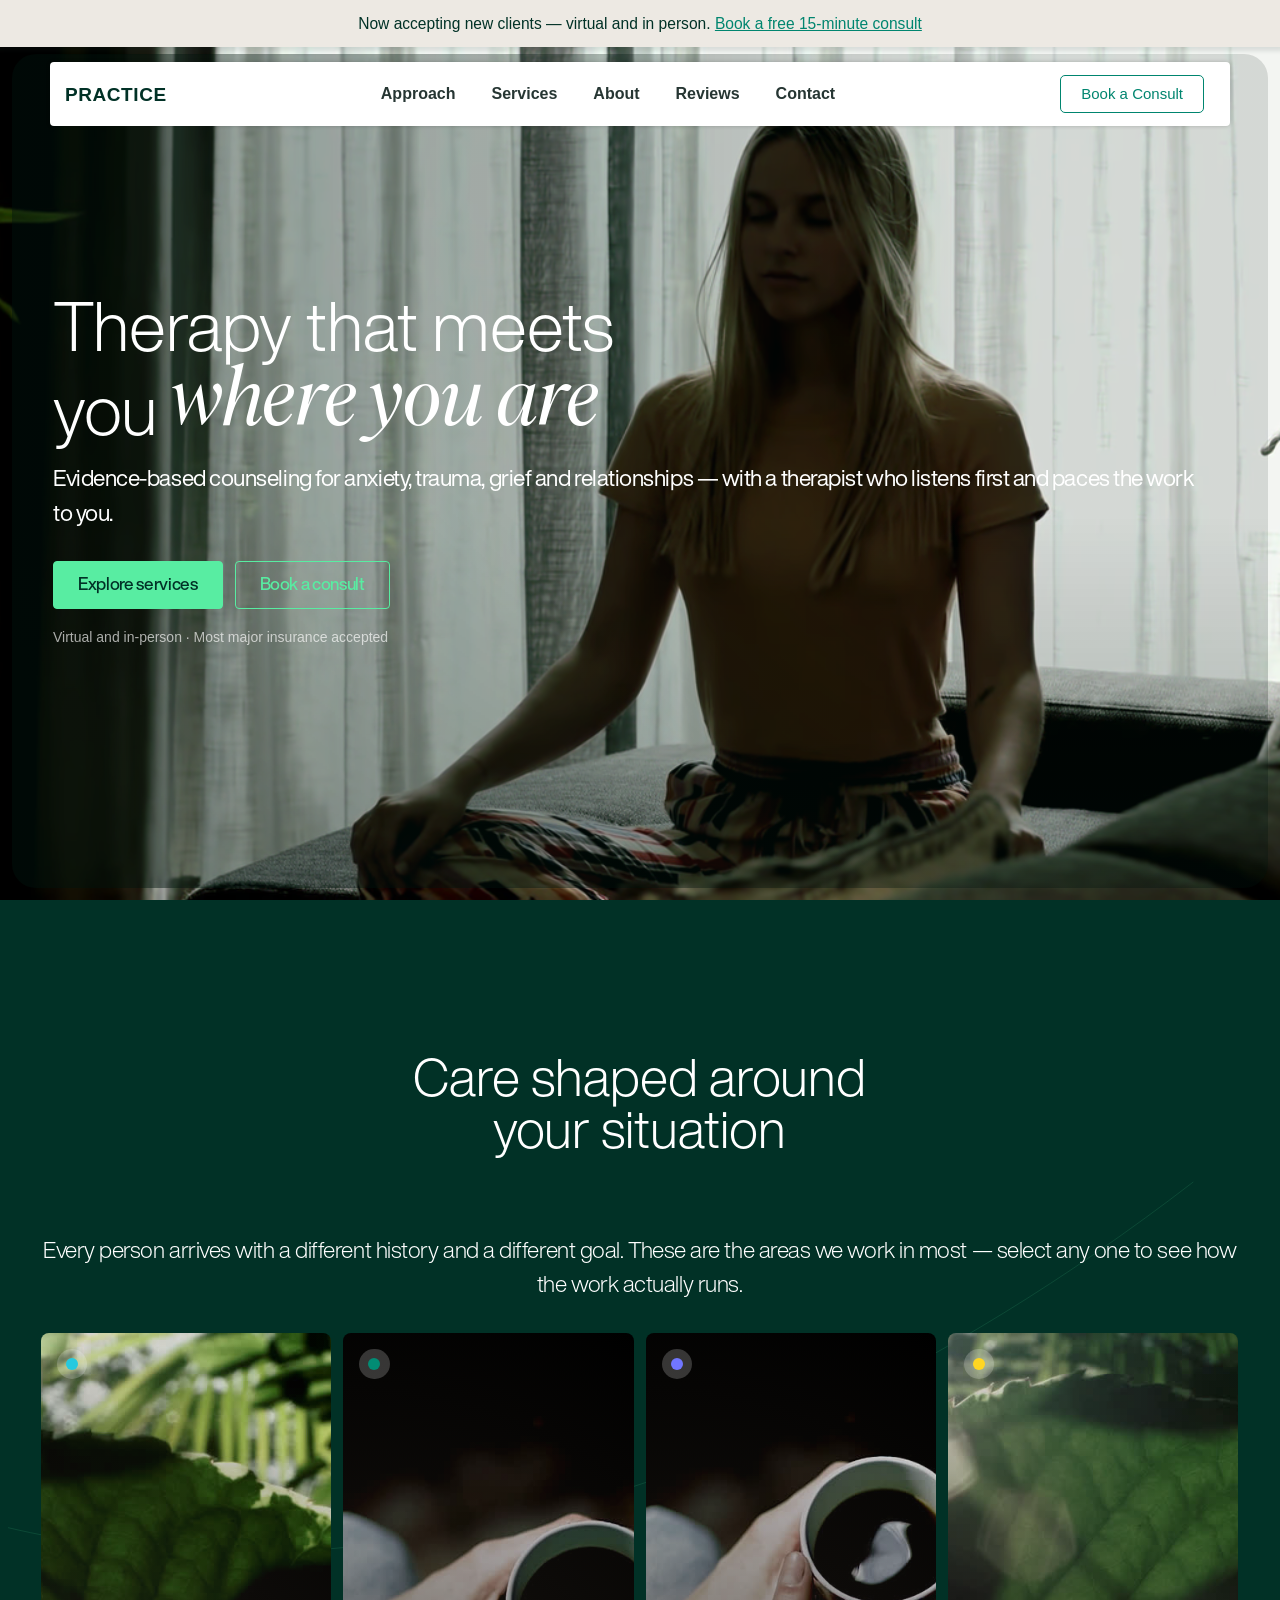
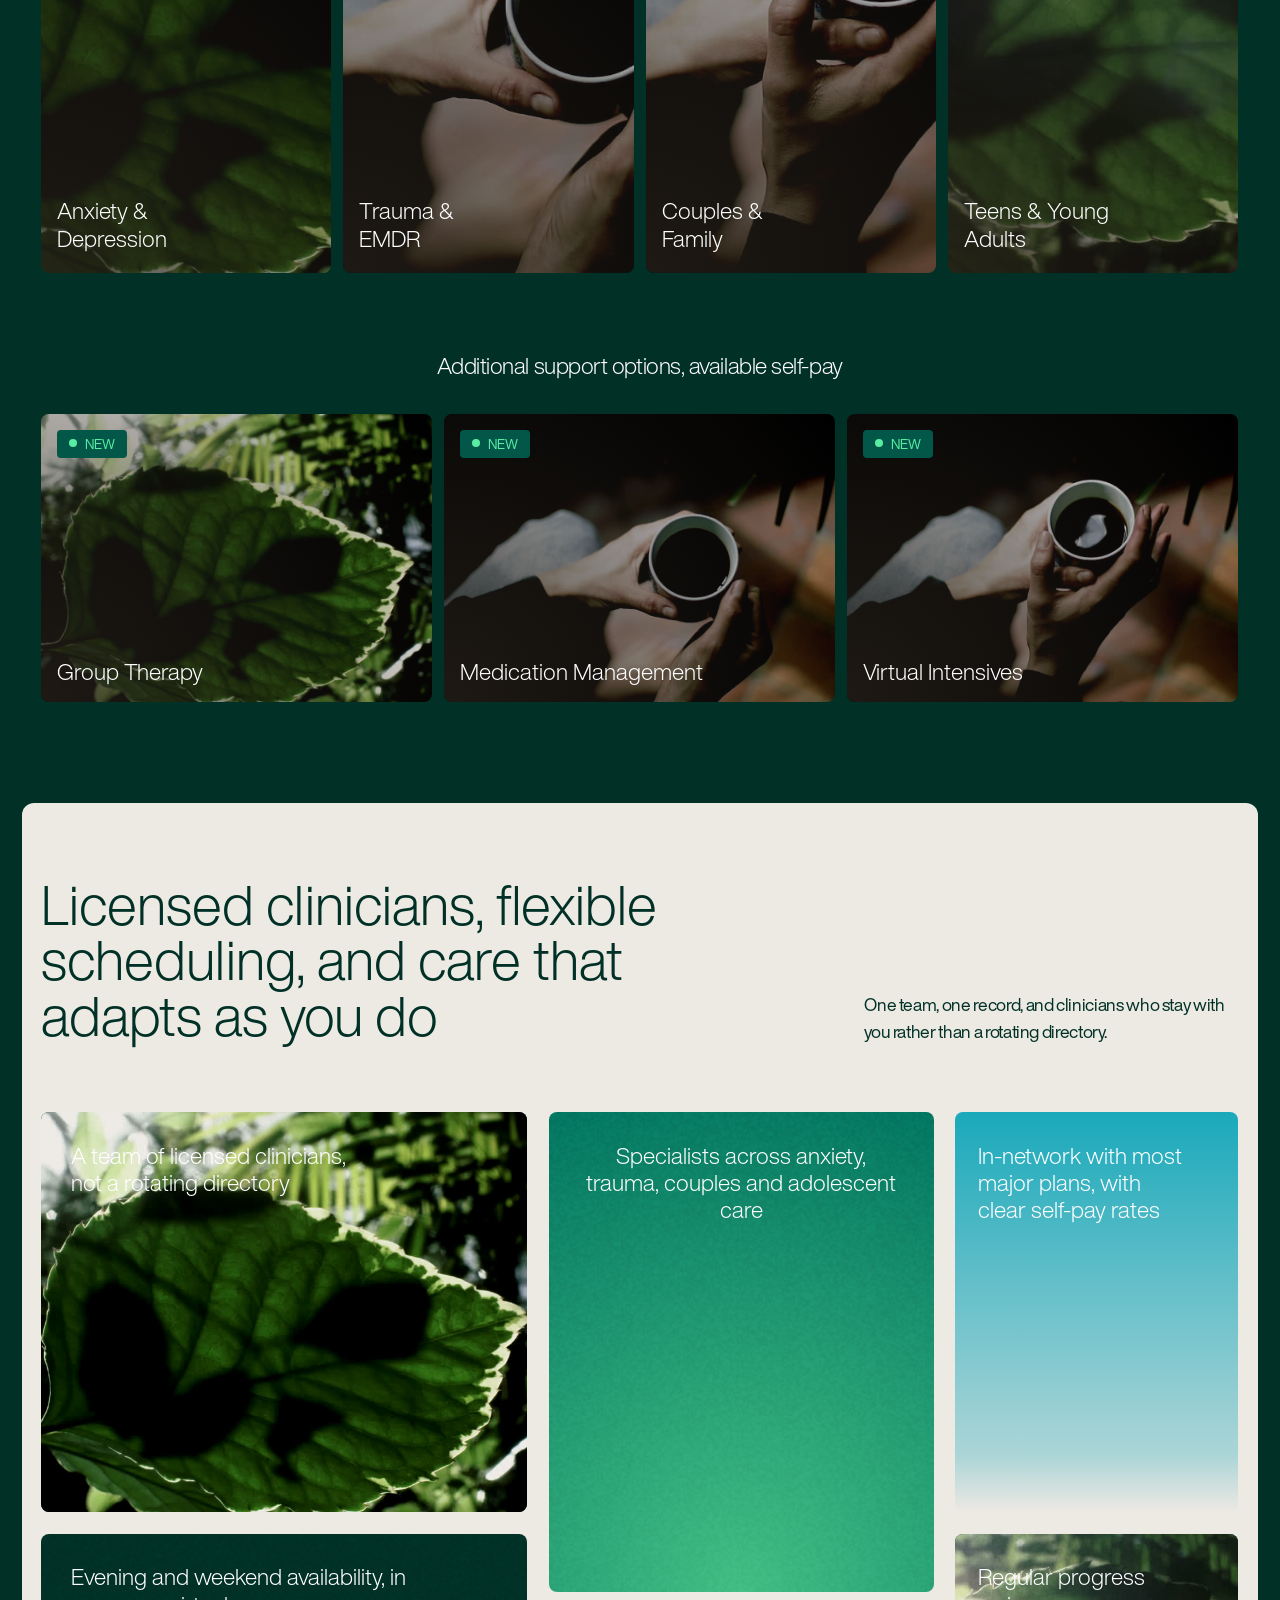
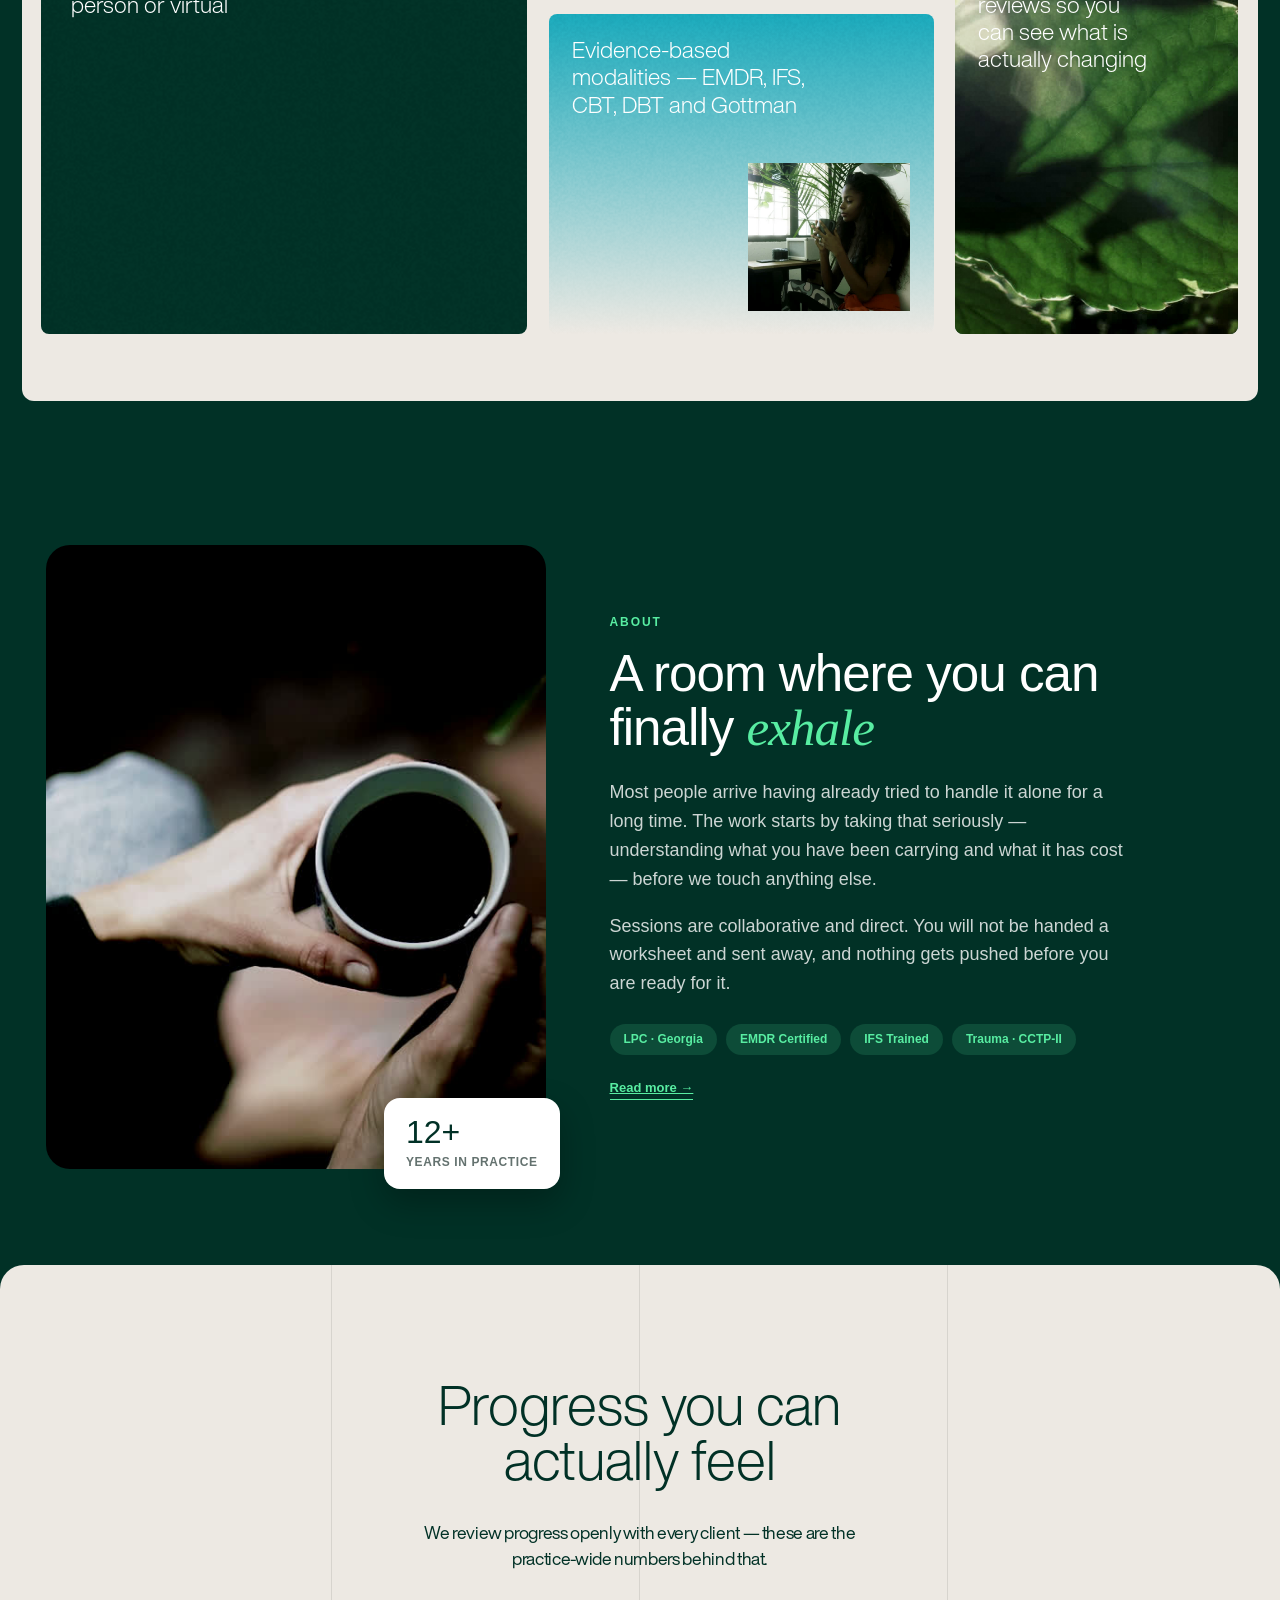
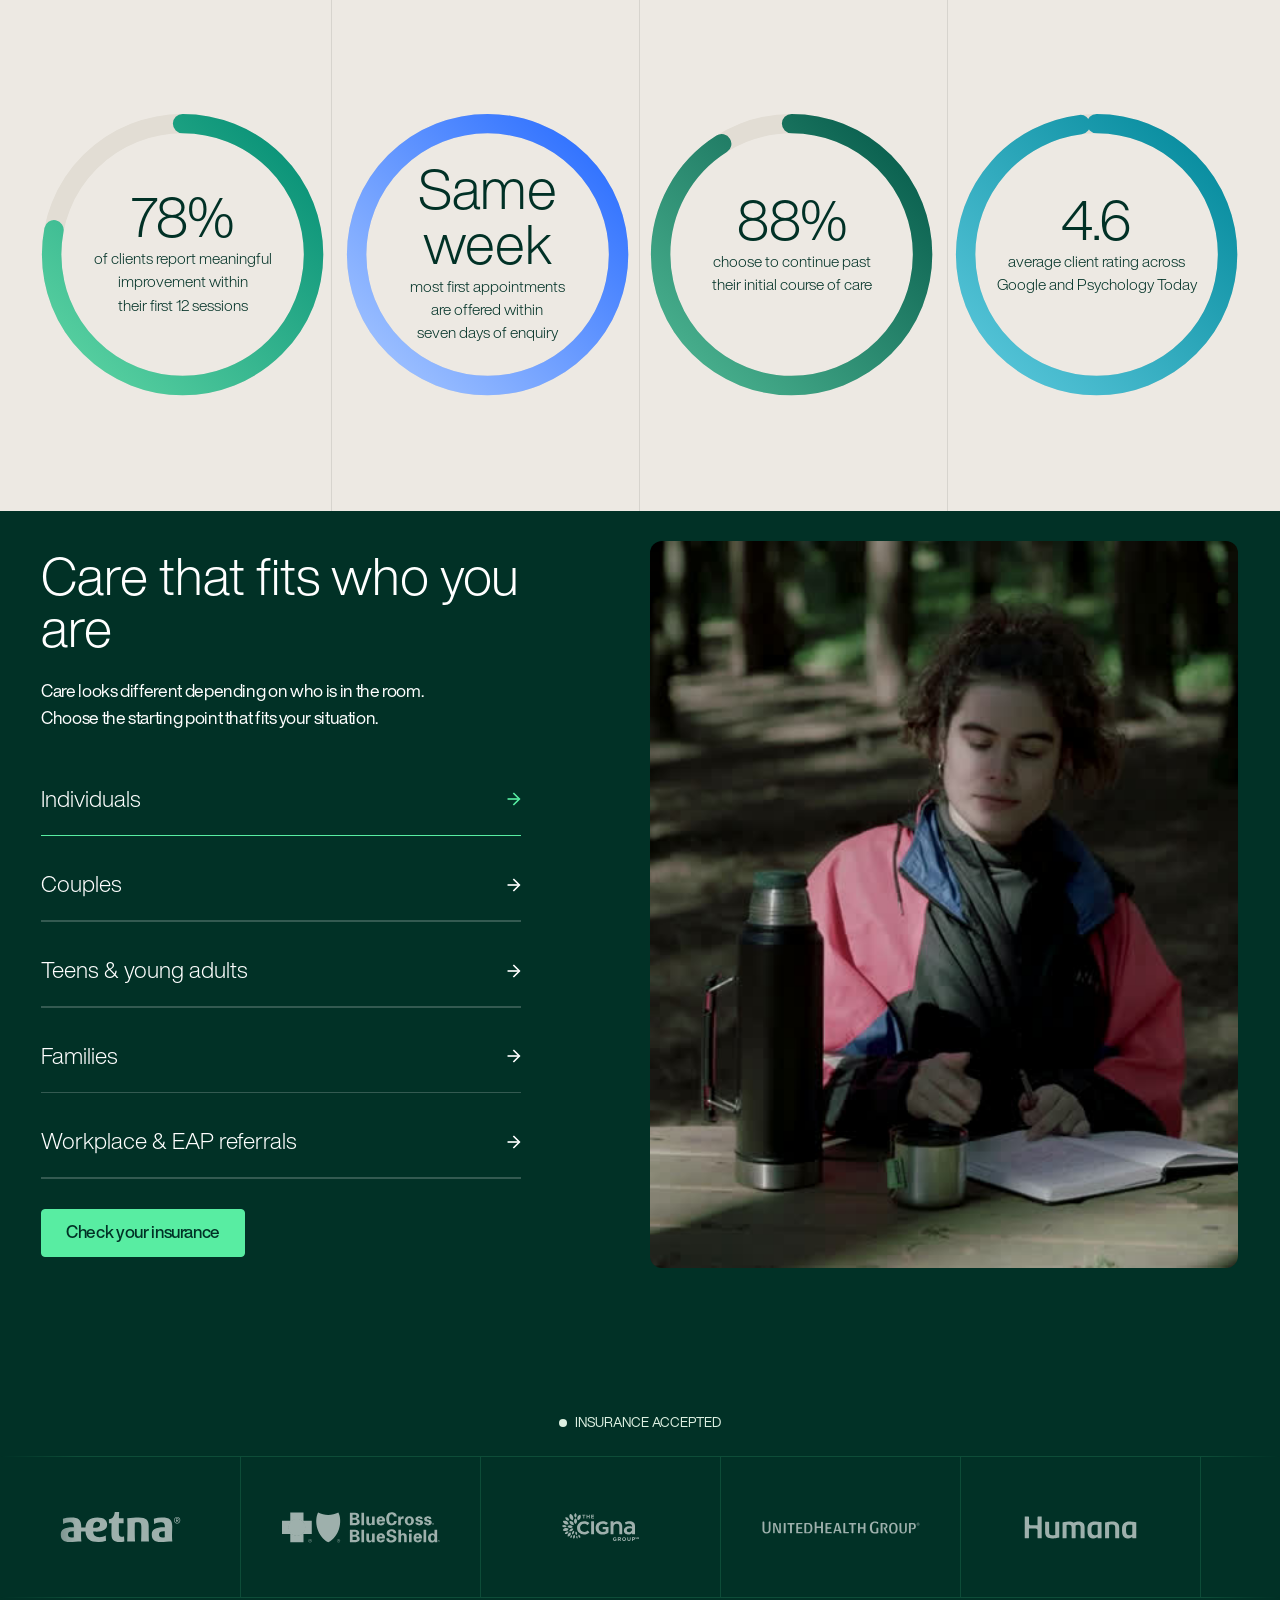
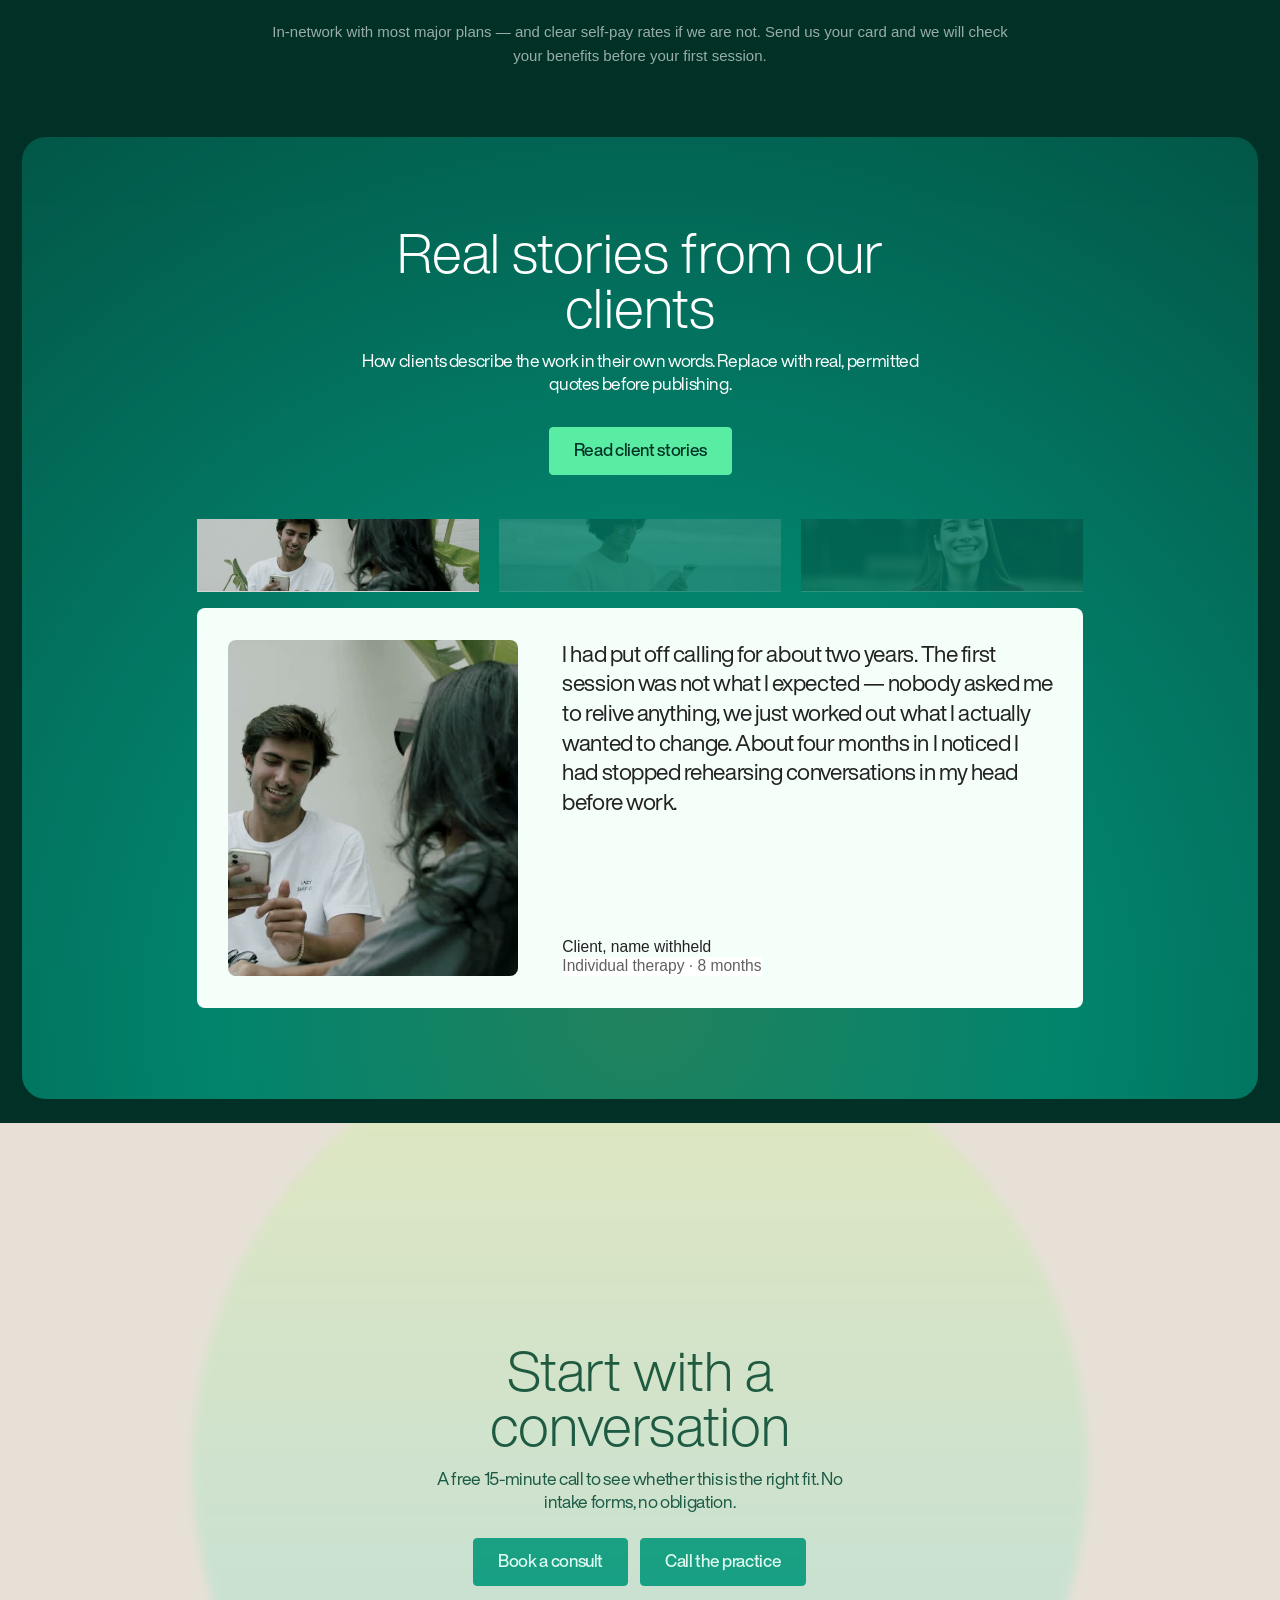
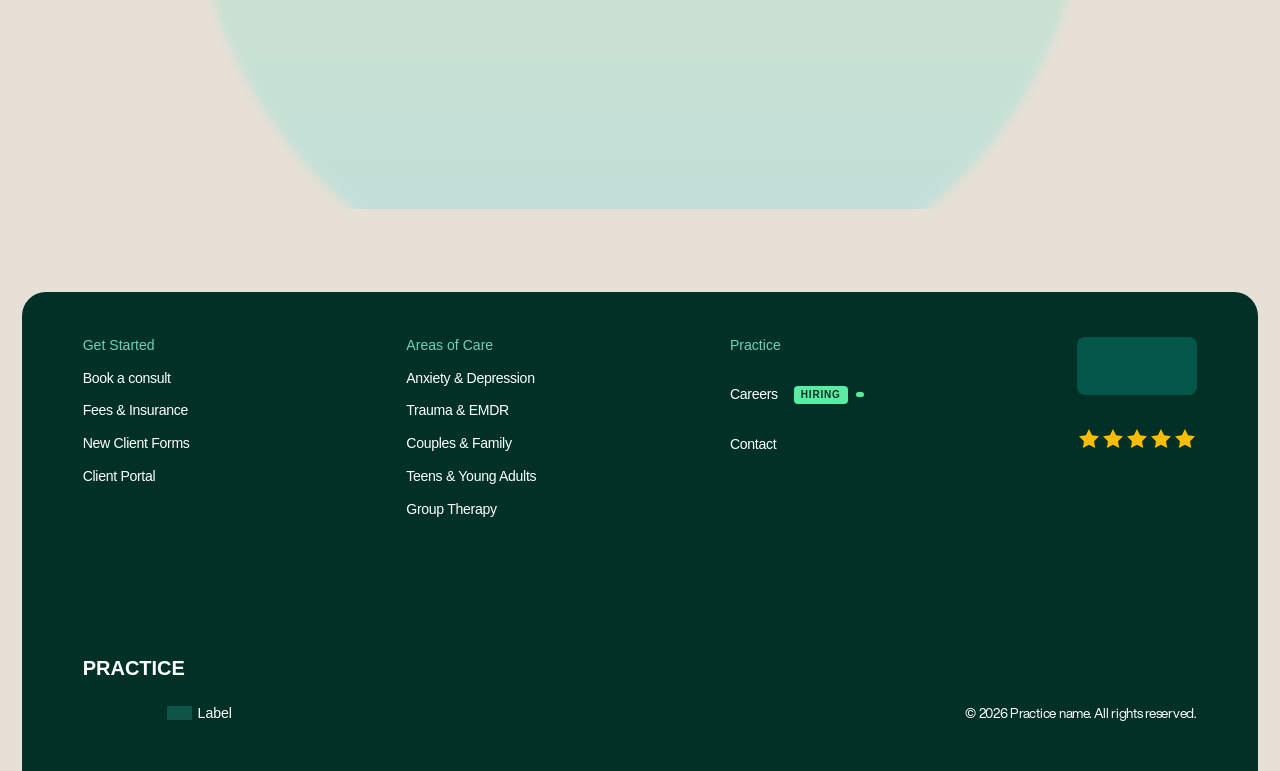
==== commit 79d528e7: "Mobile hardening: zero errors, zero small tap targets - removed the reference site JS (lazy-loaded 5" ====
--- a/_therapy2/index.html
+++ b/_therapy2/index.html
@@ -16,6 +16,31 @@
       @keyframes tmarquee{from{transform:translateX(0)}to{transform:translateX(-50%)}}
       @media (prefers-reduced-motion:reduce){.n4-main_marquee_wrap{animation:none}}
     </style><style>
+  :root{--t-sans:'Inter',-apple-system,'Helvetica Neue',Arial,sans-serif;
+        --t-serif:'DM Serif Display',Georgia,serif}
+  body,.n4-hero_main_pill_text,[class*="n4-"],[class*="nav"],[class*="footer"]{
+    font-family:var(--t-sans)}
+  em,.n4-u-text-style-serif,[class*="cc-serif"]{font-family:var(--t-serif)}
+</style><style>
+  @media (max-width:991px){
+    .cta__green,.n4-btn_main_wrap a,.n4-btn_main_wrap button,
+    a.btn,.nav__link-item,.n4-footer_content_link a,.n4-footer_link_wrap a{
+      min-height:44px;display:inline-flex;align-items:center}
+    .banner-text a,.web-banner-container a{
+      display:inline-block;min-height:44px;line-height:44px}
+    .n4-footer_link_text{display:block;min-height:40px;line-height:40px}
+    .w-nav-button{min-width:44px;min-height:44px}
+    .branding__maven,.w-nav-brand{min-height:44px;display:inline-flex;align-items:center}
+    .n4-industry_link_item{min-height:56px}
+    #aboutMore{min-height:44px;display:inline-flex;align-items:center}
+    .n4-stories_tabs_link{min-height:44px;display:flex;align-items:center}
+    /* swiper arrows ship at 40x40 */
+    .n4-swiper_main_arrow,.swiper-button-next,.swiper-button-prev{
+      min-width:44px;min-height:44px}
+    /* eyebrow labels were 10-11px; lift to the 12px legibility floor */
+    .n4-g_eyebrow_text,.n4-tag_text,[class*="eyebrow"]{font-size:12px!important}
+  }
+</style><style>
   .ins-mark{filter:brightness(0) invert(1);opacity:.62;transition:opacity .2s}
   .n4-marquee_logo_wrap:hover .ins-mark{opacity:1}
   .n4-main_marquee_component{border-top:1px solid #58eda226;border-bottom:1px solid #58eda226}
@@ -4617,25 +4642,7 @@
 <!--<script src="https://cdn.jsdelivr.net/npm/js-cookie@rc/dist/js.cookie.min.js"></script>-->
 <!-- SRI version -->
 
-<script>
-  var cookieName = 'bannerClosed';
-  var cookieValue = 'userClosedIt';
-  var cookieExpire = parseInt(document.querySelector('.web-banner-count').innerText);
-  var banner = document.querySelector('.web-banner');
-  if(typeof Cookies.get(cookieName) !== 'undefined') document.querySelector('.web-banner-collection').remove();
-  
-  var close = document.querySelector('.web-banner-close') !== null;
-  
-  if(close) {
-   document.querySelector('.web-banner-close').addEventListener('click',function() {
-      var cookieName = 'bannerClosed';
-      var cookieValue = 'userClosedIt';
-      Cookies.set(cookieName, cookieValue, { expires: cookieExpire });
-      document.querySelector('.web-banner-collection').remove();
-    }); 
-  }
-  
-</script></div></div></div></div></div><div data-animation="default" data-collapse="medium" data-duration="400" data-easing="ease" data-easing2="ease" role="banner" class="navbar nav-v2 w-nav" data-sc-id="40"><div class="content__nav" data-sc-id="41"><div class="container__navigation" data-sc-id="42"><a href="#" tabindex="0" data-wf-native-id-path="6d0c8c87-3452-2cd4-d920-b1b3b9888b49:0728b815-9a01-0de3-a77f-37e0effe5088:fe0dc579-d8ee-6346-cd16-ae4219dcd764" data-wf-ao-click-engagement-tracking="true" data-wf-element-id="fe0dc579-d8ee-6346-cd16-ae4219dcd764" data-wf-component-context="%5B%7B%22componentId%22%3A%221844fc65-b2a5-c4cf-163e-481cabbe77ec%22%2C%22instanceId%22%3A%226d0c8c87-3452-2cd4-d920-b1b3b9888b49%22%7D%2C%7B%22componentId%22%3A%22fe0dc579-d8ee-6346-cd16-ae4219dcd761%22%2C%22instanceId%22%3A%220728b815-9a01-0de3-a77f-37e0effe5088%22%7D%5D" aria-current="page" class="branding__maven w-nav-brand w--current" aria-label="home" data-sc-id="43" data-link="set-per-client"><span style="font:700 19px/1 Inter,Arial,sans-serif;letter-spacing:.03em;color:#013126">PRACTICE</span></a><nav role="navigation" class="nav-menu-4 w-nav-menu" data-sc-id="45"><a href="#approach" class="nav__link-item cc-nav" style="display:inline-flex;align-items:center;height:64px;padding:20px 18px;font:600 16px/24px Inter,Arial,sans-serif;color:#263633">Approach</a><a href="#services" class="nav__link-item cc-nav" style="display:inline-flex;align-items:center;height:64px;padding:20px 18px;font:600 16px/24px Inter,Arial,sans-serif;color:#263633">Services</a><a href="#about" class="nav__link-item cc-nav" style="display:inline-flex;align-items:center;height:64px;padding:20px 18px;font:600 16px/24px Inter,Arial,sans-serif;color:#263633">About</a><a href="#reviews" class="nav__link-item cc-nav" style="display:inline-flex;align-items:center;height:64px;padding:20px 18px;font:600 16px/24px Inter,Arial,sans-serif;color:#263633">Reviews</a><a href="#contact" class="nav__link-item cc-nav" style="display:inline-flex;align-items:center;height:64px;padding:20px 18px;font:600 16px/24px Inter,Arial,sans-serif;color:#263633">Contact</a></nav><div class="nav__right-block" data-sc-id="93"><div class="header__btn-block" data-sc-id="94"><a tabindex="0" data-wf-native-id-path="6d0c8c87-3452-2cd4-d920-b1b3b9888b49:0728b815-9a01-0de3-a77f-37e0effe5088:fe0dc579-d8ee-6346-cd16-ae4219dcd7c3" data-wf-ao-click-engagement-tracking="true" data-wf-element-id="fe0dc579-d8ee-6346-cd16-ae4219dcd7c3" data-wf-component-context="%5B%7B%22componentId%22%3A%221844fc65-b2a5-c4cf-163e-481cabbe77ec%22%2C%22instanceId%22%3A%226d0c8c87-3452-2cd4-d920-b1b3b9888b49%22%7D%2C%7B%22componentId%22%3A%22fe0dc579-d8ee-6346-cd16-ae4219dcd761%22%2C%22instanceId%22%3A%220728b815-9a01-0de3-a77f-37e0effe5088%22%7D%5D" href="#" class="cta__green cta__outlined w-button" data-sc-id="95" data-link="set-per-client">Book a Consult</a></div><div class="header-nav-btn mr-0 w-nav-button" style="-webkit-user-select: text;" aria-label="menu" role="button" tabindex="0" aria-controls="w-nav-overlay-0" aria-haspopup="menu" aria-expanded="false"><div data-w-id="fe0dc579-d8ee-6346-cd16-ae4219dcd7c9" class="menu-button menu-btn-v2 w-nav-button" style="-webkit-user-select: text;" aria-label="menu" role="button" tabindex="0" aria-controls="w-nav-overlay-0" aria-haspopup="menu" aria-expanded="false"><div class="menu-icon-v2"><div class="icon-line"></div><div class="icon-line"></div><div class="icon-line"></div><div class="icon-line"></div></div></div><div class="w-embed"><style>
+</div></div></div></div></div><div data-animation="default" data-collapse="medium" data-duration="400" data-easing="ease" data-easing2="ease" role="banner" class="navbar nav-v2 w-nav" data-sc-id="40"><div class="content__nav" data-sc-id="41"><div class="container__navigation" data-sc-id="42"><a href="#" tabindex="0" data-wf-native-id-path="6d0c8c87-3452-2cd4-d920-b1b3b9888b49:0728b815-9a01-0de3-a77f-37e0effe5088:fe0dc579-d8ee-6346-cd16-ae4219dcd764" data-wf-ao-click-engagement-tracking="true" data-wf-element-id="fe0dc579-d8ee-6346-cd16-ae4219dcd764" data-wf-component-context="%5B%7B%22componentId%22%3A%221844fc65-b2a5-c4cf-163e-481cabbe77ec%22%2C%22instanceId%22%3A%226d0c8c87-3452-2cd4-d920-b1b3b9888b49%22%7D%2C%7B%22componentId%22%3A%22fe0dc579-d8ee-6346-cd16-ae4219dcd761%22%2C%22instanceId%22%3A%220728b815-9a01-0de3-a77f-37e0effe5088%22%7D%5D" aria-current="page" class="branding__maven w-nav-brand w--current" aria-label="home" data-sc-id="43" data-link="set-per-client"><span style="font:700 19px/1 Inter,Arial,sans-serif;letter-spacing:.03em;color:#013126">PRACTICE</span></a><nav role="navigation" class="nav-menu-4 w-nav-menu" data-sc-id="45"><a href="#approach" class="nav__link-item cc-nav" style="display:inline-flex;align-items:center;height:64px;padding:20px 18px;font:600 16px/24px Inter,Arial,sans-serif;color:#263633">Approach</a><a href="#services" class="nav__link-item cc-nav" style="display:inline-flex;align-items:center;height:64px;padding:20px 18px;font:600 16px/24px Inter,Arial,sans-serif;color:#263633">Services</a><a href="#about" class="nav__link-item cc-nav" style="display:inline-flex;align-items:center;height:64px;padding:20px 18px;font:600 16px/24px Inter,Arial,sans-serif;color:#263633">About</a><a href="#reviews" class="nav__link-item cc-nav" style="display:inline-flex;align-items:center;height:64px;padding:20px 18px;font:600 16px/24px Inter,Arial,sans-serif;color:#263633">Reviews</a><a href="#contact" class="nav__link-item cc-nav" style="display:inline-flex;align-items:center;height:64px;padding:20px 18px;font:600 16px/24px Inter,Arial,sans-serif;color:#263633">Contact</a></nav><div class="nav__right-block" data-sc-id="93"><div class="header__btn-block" data-sc-id="94"><a tabindex="0" data-wf-native-id-path="6d0c8c87-3452-2cd4-d920-b1b3b9888b49:0728b815-9a01-0de3-a77f-37e0effe5088:fe0dc579-d8ee-6346-cd16-ae4219dcd7c3" data-wf-ao-click-engagement-tracking="true" data-wf-element-id="fe0dc579-d8ee-6346-cd16-ae4219dcd7c3" data-wf-component-context="%5B%7B%22componentId%22%3A%221844fc65-b2a5-c4cf-163e-481cabbe77ec%22%2C%22instanceId%22%3A%226d0c8c87-3452-2cd4-d920-b1b3b9888b49%22%7D%2C%7B%22componentId%22%3A%22fe0dc579-d8ee-6346-cd16-ae4219dcd761%22%2C%22instanceId%22%3A%220728b815-9a01-0de3-a77f-37e0effe5088%22%7D%5D" href="#" class="cta__green cta__outlined w-button" data-sc-id="95" data-link="set-per-client">Book a Consult</a></div><div class="header-nav-btn mr-0 w-nav-button" style="-webkit-user-select: text;" aria-label="menu" role="button" tabindex="0" aria-controls="w-nav-overlay-0" aria-haspopup="menu" aria-expanded="false"><div data-w-id="fe0dc579-d8ee-6346-cd16-ae4219dcd7c9" class="menu-button menu-btn-v2 w-nav-button" style="-webkit-user-select: text;" aria-label="menu" role="button" tabindex="0" aria-controls="w-nav-overlay-0" aria-haspopup="menu" aria-expanded="false"><div class="menu-icon-v2"><div class="icon-line"></div><div class="icon-line"></div><div class="icon-line"></div><div class="icon-line"></div></div></div><div class="w-embed"><style>
 	.w-nav-overlay{
   	 margin-top: -13px;
   }
@@ -5288,7 +5295,7 @@
         </div>
       </div>
       <div>
-        <p style="font:700 11px/1.4 Inter,Arial,sans-serif;letter-spacing:.16em;
+        <p style="font:700 12px/1.4 Inter,Arial,sans-serif;letter-spacing:.16em;
                   text-transform:uppercase;color:#58eda2;margin:0 0 16px">About</p>
         <h2 style="font:300 clamp(30px,4vw,59.944px)/1.05 Inter,Arial,sans-serif;letter-spacing:-.02em;
                    margin:0;max-width:18ch">A room where you can finally
@@ -5828,7 +5835,7 @@
       element.textContent = currentYear;
     });
   });
-</script></div></footer></div><script src="./js/jquery.min.js" type="text/javascript"></script><script src="./js/webflow-site.js" type="text/javascript"></script><!-- Google Tag Manager (noscript) -->
+</script></div></footer></div><script src="./js/jquery.min.js" type="text/javascript"></script><!-- Google Tag Manager (noscript) -->
 
 <!-- End Google Tag Manager (noscript) --><link rel="stylesheet" href="./css/swiper.css" referrerpolicy="no-referrer">
 <script src="./js/swiper-bundle.min.js"></script>
@@ -6024,7 +6031,7 @@
 
 
 
-<script type="text/javascript" id="" charset="">FLPIXEL.fire("9ebce30d-0fa2-4c27-a934-6b1cf7c1f374",{category:"pagevisit",subcategory:"homepage"});</script>
+
 
 
 
@@ -6071,7 +6078,7 @@
 
 
 
-<script type="text/javascript">!function(){var e='(function(){try {window.mntn = {is_viewable_verified_visit:\'false\', is_cross_device:\'false\', creative_group_id:\'\', creative_group_name:\'\', impression_epoch_micros:\'\', visit_tracking:\'\'};} catch (e) {}})();',t=document.createElement('script');t.type='text/javascript',document.createElement('canvas').getContext?t.innerText?t.innerText=e:t.textContent=e:t.text=g,e=document.getElementsByTagName('script'),e=Number(e.length)-1,(e=document.getElementsByTagName('script')[e]).parentNode.insertBefore(t,e)}();</script><script type="text/javascript">(function(){try {window.mntn = {is_viewable_verified_visit:'false', is_cross_device:'false', creative_group_id:'', creative_group_name:'', impression_epoch_micros:'', visit_tracking:''};} catch (e) {}})();</script>
+
 <script>
 (function(){
   var v=document.querySelector('video.n4-hero_main_bg'); if(!v) return;
@@ -6092,7 +6099,7 @@
     <div style="padding:26px 30px;background:#013126;color:#fff;display:flex;
                 align-items:flex-start;justify-content:space-between;gap:16px">
       <div>
-        <span style="display:block;margin-bottom:8px;font:700 11px/1.4 Inter,Arial,sans-serif;
+        <span style="display:block;margin-bottom:8px;font:700 12px/1.4 Inter,Arial,sans-serif;
                      letter-spacing:.14em;text-transform:uppercase;color:#58eda2">About the practice</span>
         <h3 id="aboutModalTitle" style="margin:0;font:300 26px/1.25 Inter,Arial,sans-serif">
           How the work actually runs</h3>
